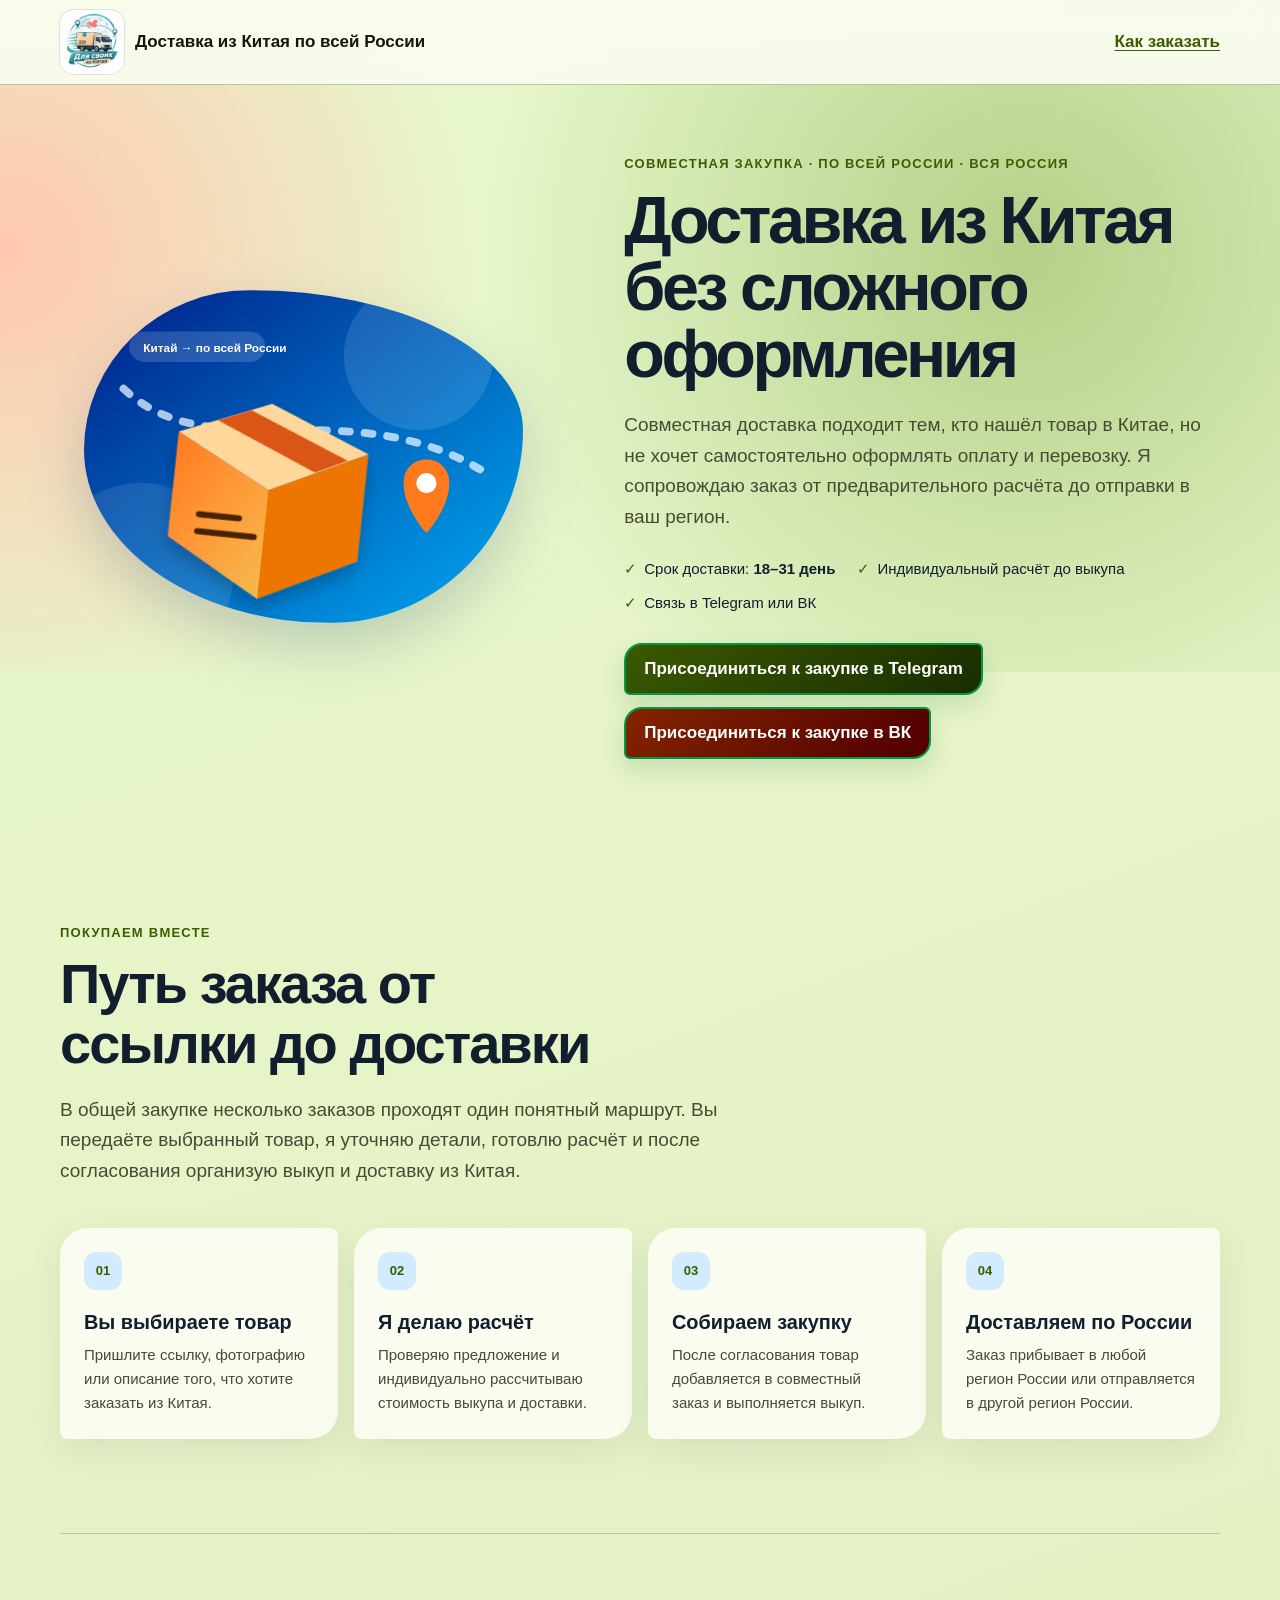
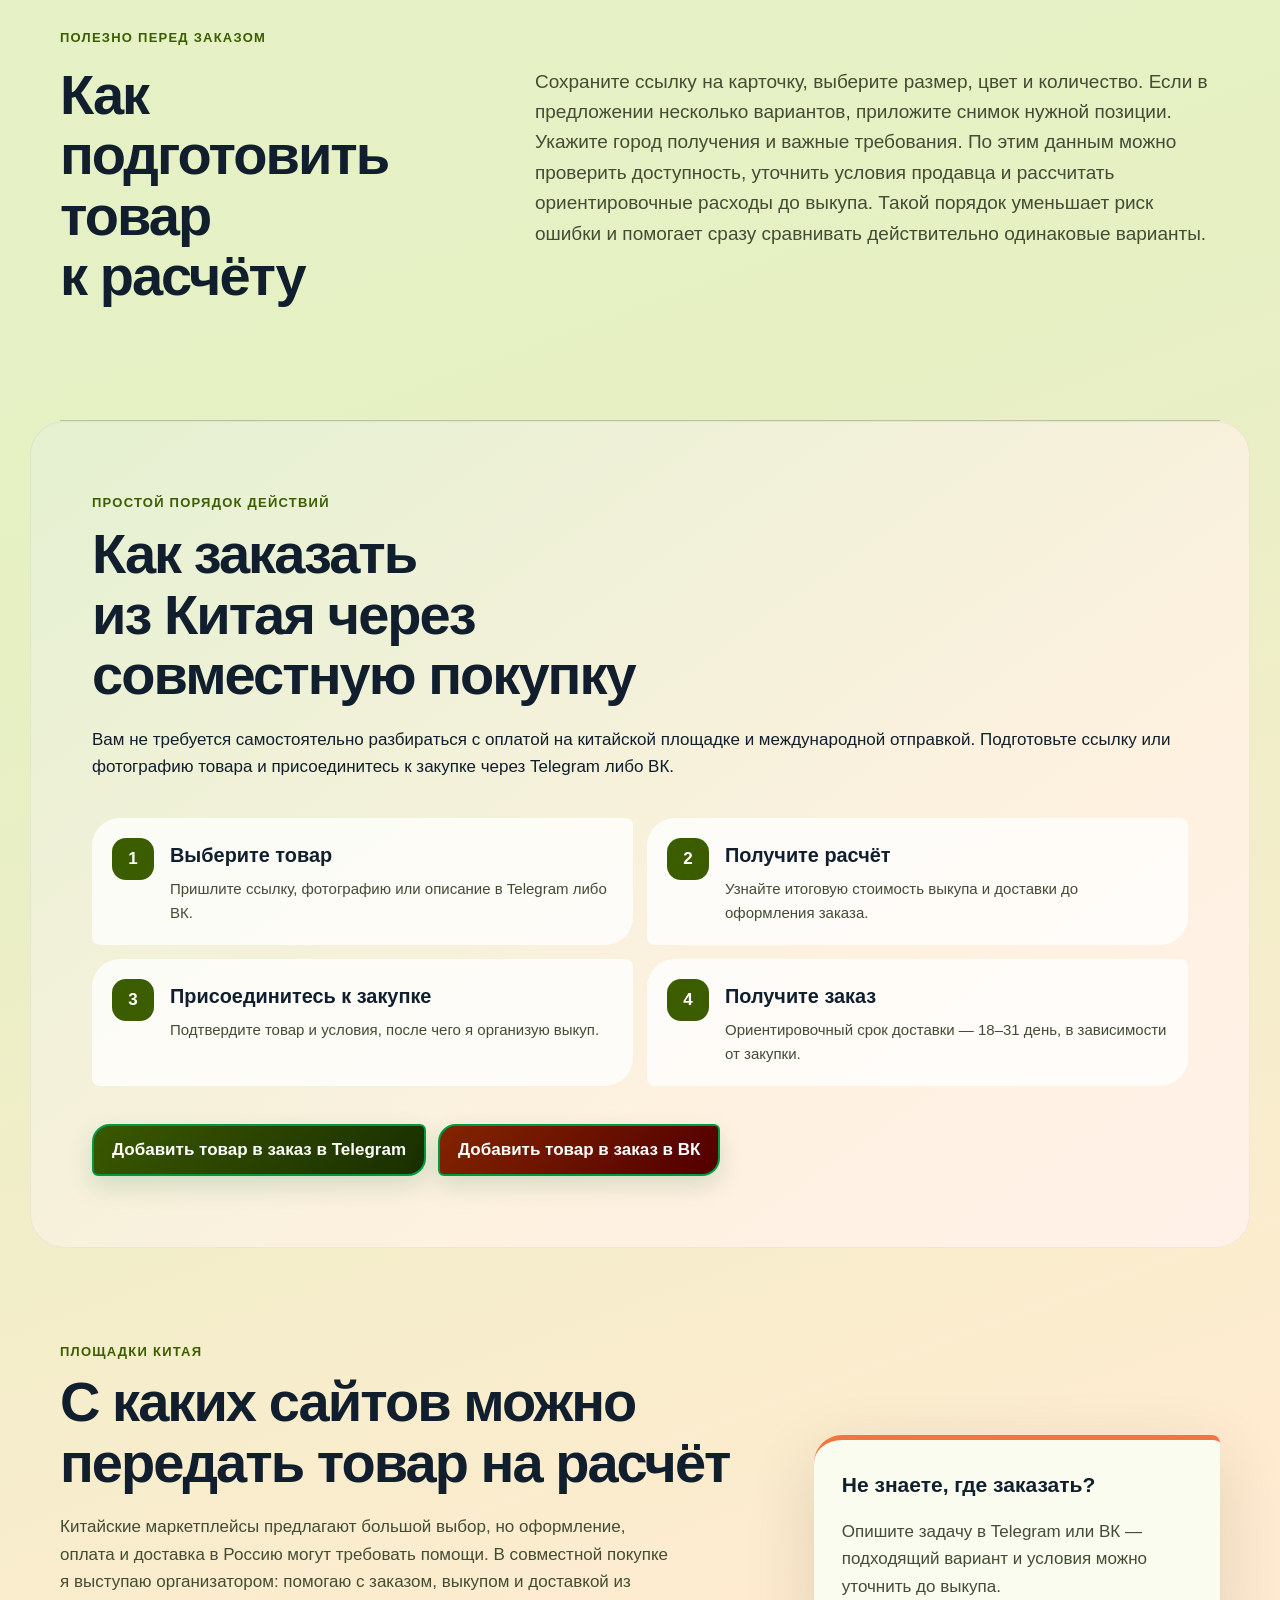
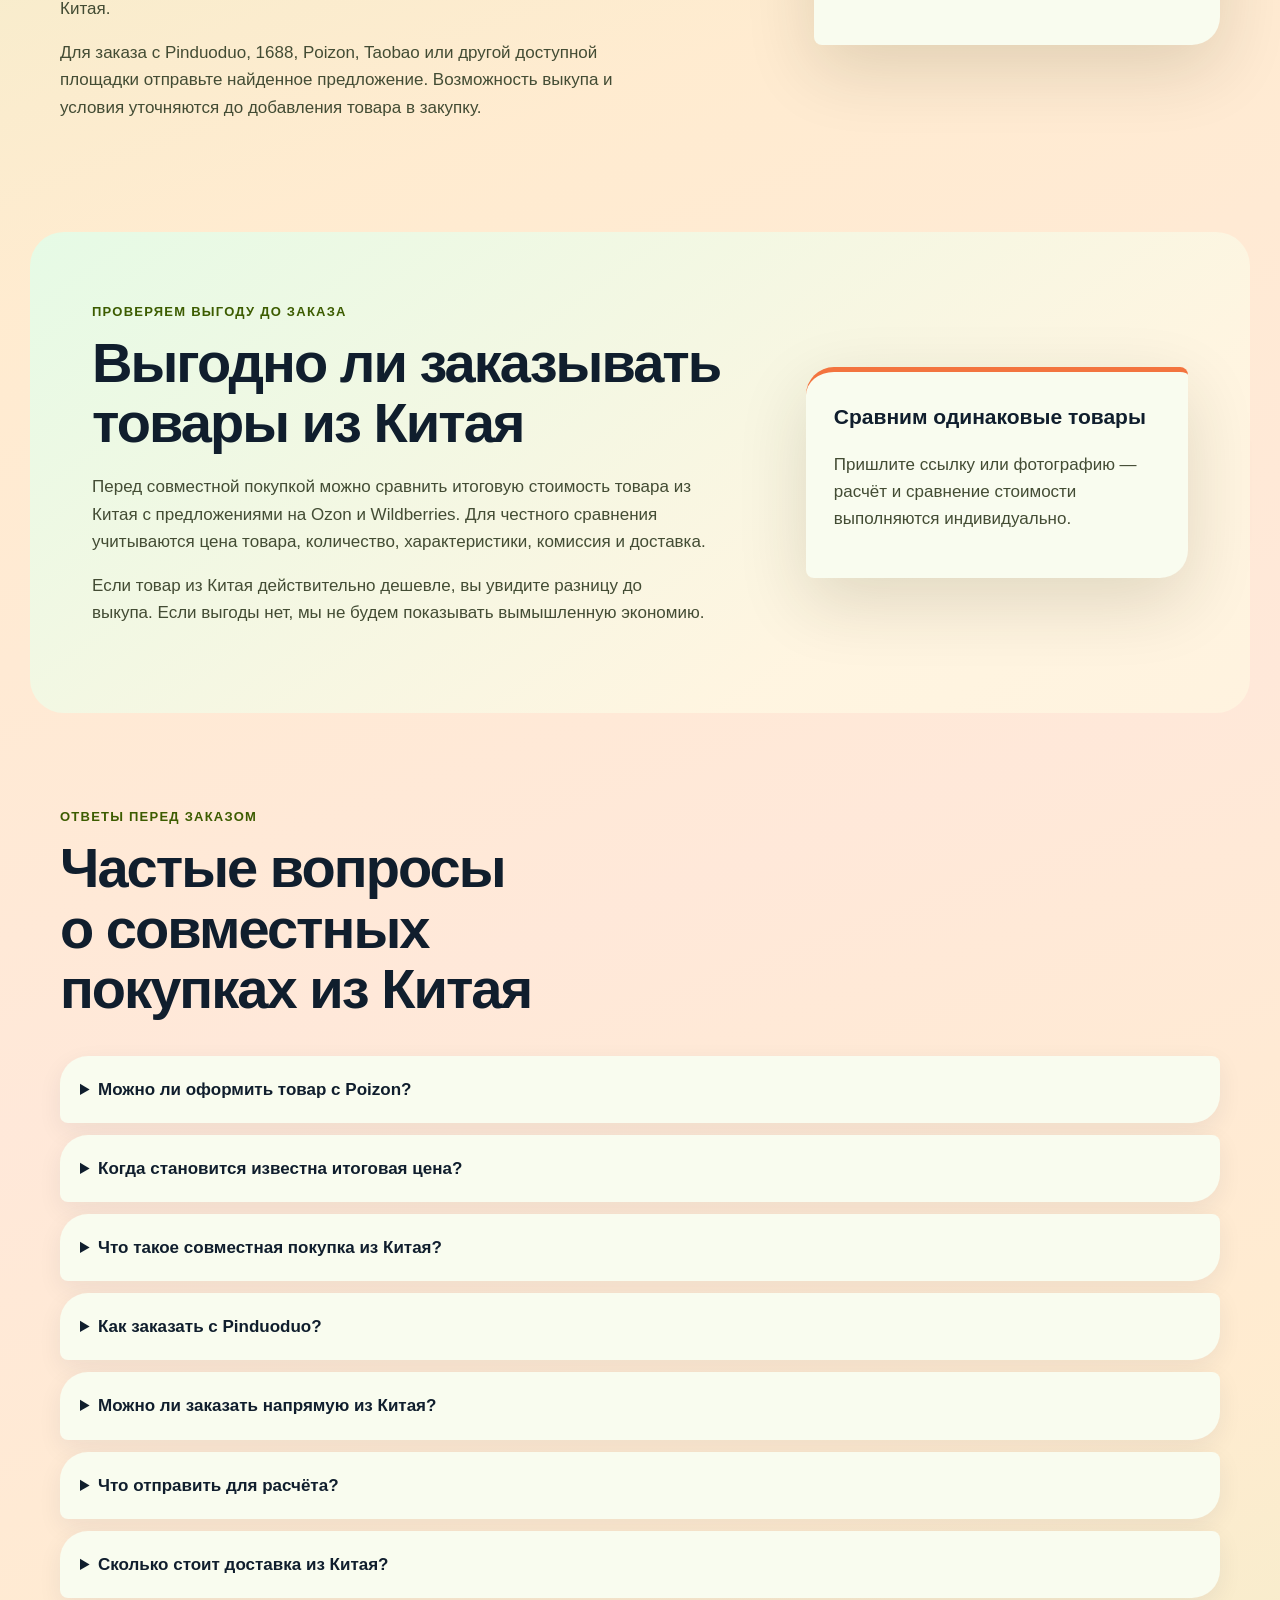
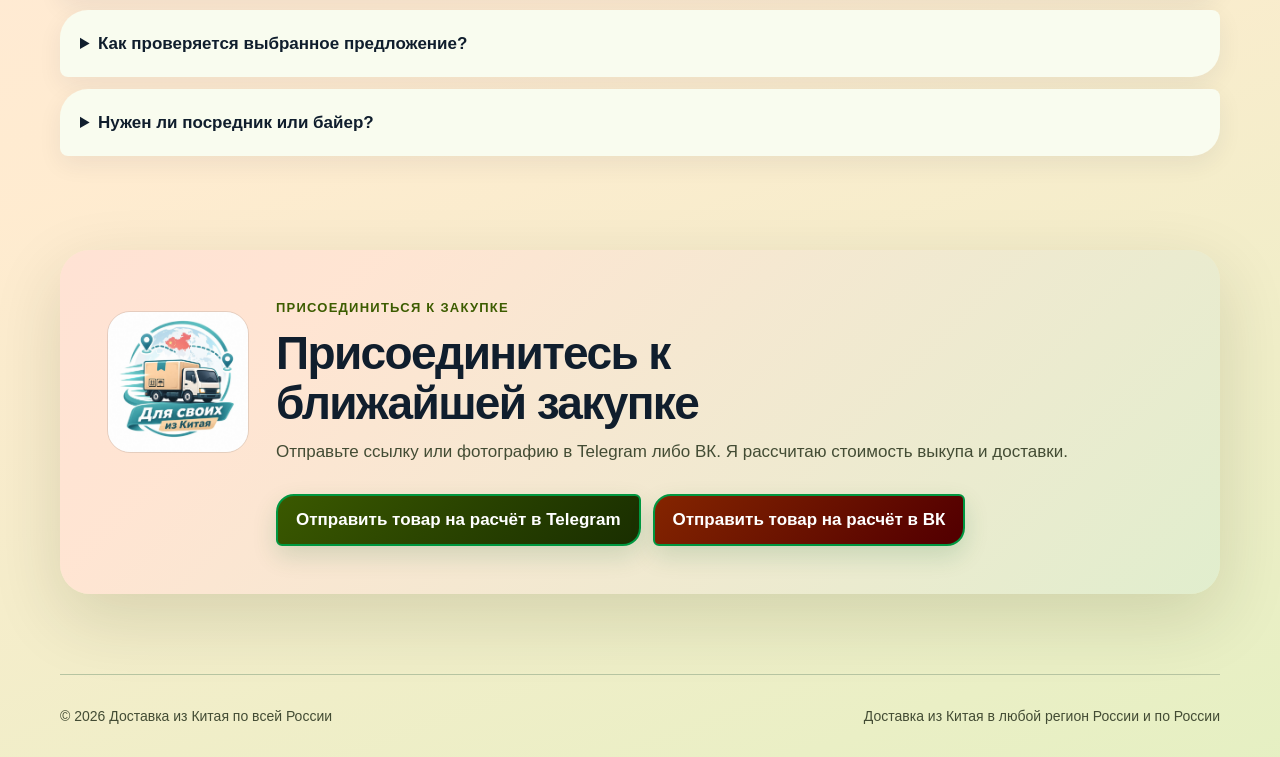
==== index.html @ 74dc2449 "Обновление сайта через SiteMaster" ====
<!doctype html>
<html lang="ru">
<head>
  <meta charset="utf-8">
  <meta name="viewport" content="width=device-width, initial-scale=1">
  <title>Доставка из Китая через совместную закупку</title>
  <meta name="description" content="Как заказать товар из Китая с доставкой в любой регион России: пришлите ссылку, получите расчёт и присоединитесь к совместной закупке. Доставка по России.">
  <link rel="canonical" href="https://dostavka-iz-kitaya.vercel.app/">
  <link rel="icon" href="/favicon.png" type="image/png" sizes="120x120">
  <meta property="og:type" content="website">
  <meta property="og:title" content="Доставка из Китая для совместных заказов — Доставка из Китая по всей России">
  <meta property="og:description" content="Совместные заказы из Китая: вы выбираете товар — я помогаю с расчётом, выкупом и доставкой в любой регион России и по всей России.">
  <meta property="og:image" content="https://dostavka-iz-kitaya.vercel.app/assets/logo.jpg">
  <meta property="og:url" content="https://dostavka-iz-kitaya.vercel.app/">
  <link rel="stylesheet" href="styles.css">
  <script type="application/ld+json">{
    "@context":"https://schema.org","@type":"Service","name":"Доставка из Китая",
    "provider":{"@type":"Organization","name":"Доставка из Китая по всей России"},
    "areaServed":["Россия","по всей России"],
    "serviceType":"Совместные покупки, заказ, выкуп и доставка товаров из Китая","url":"https://dostavka-iz-kitaya.vercel.app/"
  }</script>
  <!-- Yandex.Metrika counter -->
  <script type="text/javascript">
      (function(m,e,t,r,i,k,a){
          m[i]=m[i]||function(){(m[i].a=m[i].a||[]).push(arguments)};
          m[i].l=1*new Date();
          for (var j = 0; j < document.scripts.length; j++) {if (document.scripts[j].src === r) { return; }}
          k=e.createElement(t),a=e.getElementsByTagName(t)[0],k.async=1,k.src=r,a.parentNode.insertBefore(k,a)
      })(window, document,'script','https://mc.yandex.ru/metrika/tag.js?id=111693856', 'ym');

      ym(111693856, 'init', {
          ssr:true,
          webvisor:true,
          clickmap:true,
          ecommerce:"dataLayer",
          referrer:document.referrer,
          url:location.href,
          accurateTrackBounce:true,
          trackLinks:true
      });
  </script>
  <noscript><div><img src="https://mc.yandex.ru/watch/111693856" style="position:absolute; left:-9999px;" alt="" /></div></noscript>
  <!-- /Yandex.Metrika counter -->
</head>
<body class="profile-1 composition-1 layout-1 visual-palette-10 visual-layout-2 visual-shape-4 visual-pattern-5">
  <a class="skip-link" href="#content">Перейти к содержанию</a>
  <header class="site-header">
    <a class="brand" href="#top" aria-label="Доставка из Китая по всей России — на главную">
      <img src="assets/logo.jpg" width="64" height="64" alt="Логотип Для своих из Китая">
      <span>Доставка из Китая по всей России</span>
    </a>
    <a class="header-link" href="#how">Как заказать</a>
  </header>

  <main id="content">
    <section class="hero" id="top">
      <div class="hero__copy">
        <p class="eyebrow">Совместная закупка · по всей России · вся Россия</p>
        <h1>Доставка из Китая без сложного оформления</h1>
        <p class="lead">Совместная доставка подходит тем, кто нашёл товар в Китае, но не хочет самостоятельно оформлять оплату и перевозку. Я сопровождаю заказ от предварительного расчёта до отправки в ваш регион.</p>
        <ul class="hero__facts" aria-label="Основные условия">
          <li>Срок доставки: <strong>18–31 день</strong></li>
          <li>Индивидуальный расчёт до выкупа</li>
          <li>Связь в Telegram или ВК</li>
        </ul>
        <div class="cta-row"><a class="cta cta--tg" data-goal="telegram_hero" href="https://t.me/dlyasvoihchina" target="_blank" rel="noopener">Присоединиться к закупке в Telegram</a><a class="cta cta--vk" data-goal="vk_hero" href="https://vk.ru/dlyasvoihchina" target="_blank" rel="noopener">Присоединиться к закупке в ВК</a></div>
      </div>
      <div class="hero__visual"><img src="assets/cover.svg" alt="Доставка из Китая по всей России: доставка из Китая в любой регион России"></div>
    </section>

    <section class="section" aria-labelledby="service-title">
      <p class="eyebrow">Покупаем вместе</p>
      <h2 id="service-title">Путь заказа от ссылки до доставки</h2>
      <p class="section__intro">В общей закупке несколько заказов проходят один понятный маршрут. Вы передаёте выбранный товар, я уточняю детали, готовлю расчёт и после согласования организую выкуп и доставку из Китая.</p>
      <div class="feature-grid">
        <article><span>01</span><h3>Вы выбираете товар</h3><p>Пришлите ссылку, фотографию или описание того, что хотите заказать из Китая.</p></article>
        <article><span>02</span><h3>Я делаю расчёт</h3><p>Проверяю предложение и индивидуально рассчитываю стоимость выкупа и доставки.</p></article>
        <article><span>03</span><h3>Собираем закупку</h3><p>После согласования товар добавляется в совместный заказ и выполняется выкуп.</p></article>
        <article><span>04</span><h3>Доставляем по России</h3><p>Заказ прибывает в любой регион России или отправляется в другой регион России.</p></article>
      </div>
    </section>

    <section class="section section--focus" aria-labelledby="focus-title">
      <p class="eyebrow">Полезно перед заказом</p>
      <h2 id="focus-title">Как подготовить товар к расчёту</h2>
      <p class="focus-text">Сохраните ссылку на карточку, выберите размер, цвет и количество. Если в предложении несколько вариантов, приложите снимок нужной позиции. Укажите город получения и важные требования. По этим данным можно проверить доступность, уточнить условия продавца и рассчитать ориентировочные расходы до выкупа. Такой порядок уменьшает риск ошибки и помогает сразу сравнивать действительно одинаковые варианты.</p>
    </section>

    <section class="section section--tint" id="how" aria-labelledby="how-title">
      <div>
        <p class="eyebrow">Простой порядок действий</p>
        <h2 id="how-title">Как заказать из Китая через совместную покупку</h2>
        <p>Вам не требуется самостоятельно разбираться с оплатой на китайской площадке и международной отправкой. Подготовьте ссылку или фотографию товара и присоединитесь к закупке через Telegram либо ВК.</p>
      </div>
      <ol class="steps">
        <li><span>1</span><div><h3>Выберите товар</h3><p>Пришлите ссылку, фотографию или описание в Telegram либо ВК.</p></div></li>
        <li><span>2</span><div><h3>Получите расчёт</h3><p>Узнайте итоговую стоимость выкупа и доставки до оформления заказа.</p></div></li>
        <li><span>3</span><div><h3>Присоединитесь к закупке</h3><p>Подтвердите товар и условия, после чего я организую выкуп.</p></div></li>
        <li><span>4</span><div><h3>Получите заказ</h3><p>Ориентировочный срок доставки — 18–31 день, в зависимости от закупки.</p></div></li>
      </ol>
      <div class="cta-row"><a class="cta cta--tg" data-goal="telegram_how" href="https://t.me/dlyasvoihchina" target="_blank" rel="noopener">Добавить товар в заказ в Telegram</a><a class="cta cta--vk" data-goal="vk_how" href="https://vk.ru/dlyasvoihchina" target="_blank" rel="noopener">Добавить товар в заказ в ВК</a></div>
    </section>

    <section class="section split" aria-labelledby="where-title">
      <div>
        <p class="eyebrow">Площадки Китая</p>
        <h2 id="where-title">С каких сайтов можно передать товар на расчёт</h2>
        <p>Китайские маркетплейсы предлагают большой выбор, но оформление, оплата и доставка в Россию могут требовать помощи. В совместной покупке я выступаю организатором: помогаю с заказом, выкупом и доставкой из Китая.</p>
        <p>Для заказа с Pinduoduo, 1688, Poizon, Taobao или другой доступной площадки отправьте найденное предложение. Возможность выкупа и условия уточняются до добавления товара в закупку.</p>
      </div>
      <aside class="note"><strong>Не знаете, где заказать?</strong><p>Опишите задачу в Telegram или ВК — подходящий вариант и условия можно уточнить до выкупа.</p></aside>
    </section>

    <section class="section split section--comparison" aria-labelledby="comparison-title">
      <div>
        <p class="eyebrow">Проверяем выгоду до заказа</p>
        <h2 id="comparison-title">Выгодно ли заказывать товары из Китая</h2>
        <p>Перед совместной покупкой можно сравнить итоговую стоимость товара из Китая с предложениями на Ozon и Wildberries. Для честного сравнения учитываются цена товара, количество, характеристики, комиссия и доставка.</p>
        <p>Если товар из Китая действительно дешевле, вы увидите разницу до выкупа. Если выгоды нет, мы не будем показывать вымышленную экономию.</p>
      </div>
      <aside class="note"><strong>Сравним одинаковые товары</strong><p>Пришлите ссылку или фотографию — расчёт и сравнение стоимости выполняются индивидуально.</p></aside>
    </section>

    <section class="section" aria-labelledby="faq-title">
      <p class="eyebrow">Ответы перед заказом</p>
      <h2 id="faq-title">Частые вопросы о совместных покупках из Китая</h2>
      <div class="faq">
        <details><summary>Можно ли оформить товар с Poizon?</summary><p>Возможность выкупа проверяется по выбранной позиции. После проверки вы получите индивидуальный расчёт вместе с доставкой.</p></details><details><summary>Когда становится известна итоговая цена?</summary><p>Предварительная итоговая стоимость сообщается после получения ссылки, нужных параметров, количества и города доставки.</p></details><details><summary>Что такое совместная покупка из Китая?</summary><p>Участники передают позиции для общей закупки, а организатор согласует расчёт, выкуп и доставку. Условия каждого товара подтверждаются отдельно.</p></details><details><summary>Как заказать с Pinduoduo?</summary><p>Передайте карточку товара или снимок экрана. До оформления я уточню доступность, параметры, стоимость и возможный маршрут доставки.</p></details><details><summary>Можно ли заказать напрямую из Китая?</summary><p>Если продавец не принимает российскую оплату или не доставляет в Россию, оформить позицию можно через организатора совместной закупки.</p></details><details><summary>Что отправить для расчёта?</summary><p>Достаточно ссылки или фотографии, нужных характеристик, количества и города получения. Уточняющие вопросы задаются в Telegram или ВК.</p></details><details><summary>Сколько стоит доставка из Китая?</summary><p>Цена зависит от веса, объёма, маршрута, города получения и условий продавца. Поэтому расчёт выполняется до выкупа индивидуально.</p></details><details><summary>Как проверяется выбранное предложение?</summary><p>Я сверяю доступные характеристики, количество и условия продавца. Дополнительные фотографии или проверка обсуждаются для конкретного заказа.</p></details><details><summary>Нужен ли посредник или байер?</summary><p>Помощь организатора полезна для оплаты на китайской площадке, согласования позиции и организации перевозки до России.</p></details>
      </div>
    </section>

    <section class="final" id="contact" aria-labelledby="final-title">
      <img src="assets/logo.jpg" width="140" height="140" alt="Логотип Для своих из Китая">
      <div><p class="eyebrow">Присоединиться к закупке</p><h2 id="final-title">Присоединитесь к ближайшей закупке</h2><p>Отправьте ссылку или фотографию в Telegram либо ВК. Я рассчитаю стоимость выкупа и доставки.</p></div>
      <div class="cta-row"><a class="cta cta--tg" data-goal="telegram_final" href="https://t.me/dlyasvoihchina" target="_blank" rel="noopener">Отправить товар на расчёт в Telegram</a><a class="cta cta--vk" data-goal="vk_final" href="https://vk.ru/dlyasvoihchina" target="_blank" rel="noopener">Отправить товар на расчёт в ВК</a></div>
    </section>
  </main>

  <footer><span>© 2026 Доставка из Китая по всей России</span><span>Доставка из Китая в любой регион России и по России</span></footer>
  <script src="script.js"></script>
</body>
</html>
---- styles.css ----
:root{--blue:oklch(.48 .24 257);--blue2:oklch(.35 .19 260);--orange:oklch(.7 .2 45);--orange2:oklch(.61 .2 35);--ink:oklch(.23 .035 252);--muted:oklch(.5 .035 252);--bg:oklch(.98 .012 242);--surface:oklch(1 0 0);--line:oklch(.89 .025 245);--shadow:0 24px 70px oklch(.25 .06 250 / .13);font-family:Inter,"Segoe UI",Arial,sans-serif;font-synthesis:none;color:var(--ink)}*{box-sizing:border-box}html{scroll-behavior:smooth}body{margin:0;background:var(--bg);font-size:17px;line-height:1.6;-webkit-font-smoothing:antialiased}a{text-underline-offset:3px}.skip-link{position:fixed;z-index:30;inset:8px auto auto 8px;transform:translateY(-150%);padding:10px 14px;border-radius:10px;background:var(--ink);color:#fff}.skip-link:focus{transform:none}.site-header{position:sticky;top:0;z-index:20;display:flex;align-items:center;justify-content:space-between;gap:20px;min-height:72px;padding:10px max(18px,calc((100% - 1160px)/2));background:oklch(1 0 0 / .88);backdrop-filter:blur(18px);box-shadow:0 1px 0 var(--line)}.brand{display:flex;align-items:center;gap:11px;color:var(--ink);text-decoration:none;font-weight:760}.brand img{border-radius:50%;outline:1px solid oklch(0 0 0 / .1)}.header-link{color:var(--blue2);font-weight:700}.hero,.section,.final,footer{width:min(1160px,calc(100% - 36px));margin-inline:auto}.hero{min-height:680px;display:grid;grid-template-columns:1.08fr .92fr;align-items:center;gap:clamp(30px,6vw,78px);padding-block:70px}.hero:before{content:"";position:absolute;z-index:-1;inset:72px 0 auto 0;height:600px;background:radial-gradient(circle at 80% 30%,oklch(.85 .11 240),transparent 34rem),radial-gradient(circle at 0% 30%,oklch(.93 .08 55),transparent 30rem)}.eyebrow{margin:0;color:var(--blue);font-size:13px;font-weight:800;letter-spacing:.095em;text-transform:uppercase}.hero h1{font-size:clamp(43px,6vw,76px);line-height:1.01;letter-spacing:-.052em;text-wrap:balance;margin:12px 0 22px}.lead,.section__intro{max-width:66ch;color:var(--muted);font-size:19px;text-wrap:pretty}.hero__facts{display:flex;flex-wrap:wrap;gap:10px 22px;padding:0;margin:25px 0;list-style:none;font-size:15px}.hero__facts li:before{content:"✓";color:var(--blue);font-weight:900;margin-right:7px}.hero__visual img{display:block;width:100%;height:auto;border-radius:50%;outline:1px solid oklch(0 0 0 / .1);filter:drop-shadow(0 28px 30px oklch(.25 .12 250 / .22))}.cta-row{display:flex;flex-wrap:wrap;gap:12px;margin-top:28px}.cta{display:inline-flex;align-items:center;justify-content:center;min-height:52px;padding:12px 18px;border-radius:14px;color:white;text-decoration:none;font-weight:760;box-shadow:0 12px 25px oklch(.3 .1 250 / .18);transition-property:scale,box-shadow;transition-duration:150ms}.cta:hover{box-shadow:0 16px 32px oklch(.3 .1 250 / .26)}.cta:active{scale:.96}.cta:focus-visible,summary:focus-visible,a:focus-visible{outline:3px solid oklch(.78 .16 75);outline-offset:3px}.cta--tg{background:linear-gradient(135deg,oklch(.67 .16 230),oklch(.5 .18 242))}.cta--vk{background:linear-gradient(135deg,oklch(.57 .2 257),oklch(.42 .2 262))}.cta--disabled{background:var(--muted)}.section{padding-block:94px}.section h2,.final h2{max-width:22ch;font-size:clamp(34px,4.4vw,56px);line-height:1.08;letter-spacing:-.035em;text-wrap:balance;margin:10px 0 20px}.feature-grid{display:grid;grid-template-columns:repeat(4,1fr);gap:16px;margin-top:42px}.feature-grid article{padding:24px;background:var(--surface);border-radius:20px;box-shadow:0 12px 35px oklch(.3 .04 250 / .08)}.feature-grid span{display:grid;place-items:center;width:38px;height:38px;border-radius:12px;background:oklch(.93 .04 245);color:var(--blue);font-size:13px;font-weight:850}.feature-grid h3{margin:20px 0 8px;line-height:1.25}.feature-grid p{margin:0;color:var(--muted);font-size:15px}.section--tint{width:min(1220px,calc(100% - 24px));padding:72px clamp(18px,5vw,62px);border-radius:34px;background:linear-gradient(145deg,oklch(.96 .04 242),oklch(.98 .025 55));box-shadow:inset 0 0 0 1px oklch(0 0 0 / .05)}.steps{display:grid;grid-template-columns:1fr 1fr;gap:14px;padding:0;margin:38px 0;list-style:none}.steps li{display:flex;gap:16px;padding:20px;background:oklch(1 0 0 / .78);border-radius:18px}.steps>li>span{display:grid;place-items:center;flex:0 0 auto;width:42px;height:42px;border-radius:14px;background:var(--blue);color:white;font-weight:850}.steps h3{margin:2px 0 5px}.steps p{margin:0;color:var(--muted);font-size:15px}.split{display:grid;grid-template-columns:1.25fr .75fr;gap:clamp(30px,6vw,90px);align-items:center}.split p{max-width:65ch;color:var(--muted)}.note{padding:28px;background:var(--surface);border-radius:22px;box-shadow:var(--shadow);border-top:5px solid var(--orange)}.note strong{font-size:21px}.section--dark{width:min(1220px,calc(100% - 24px));display:grid;grid-template-columns:1fr .85fr;gap:50px;align-items:center;padding:70px clamp(18px,5vw,62px);border-radius:34px;background:linear-gradient(145deg,var(--blue2),oklch(.23 .11 257));color:white}.section--dark .eyebrow{color:oklch(.81 .12 225)}.section--dark p{color:oklch(.88 .03 245)}.cost-card{padding:26px;border-radius:22px;background:oklch(1 0 0 / .1);box-shadow:inset 0 0 0 1px oklch(1 0 0 / .15)}.cost-card>span{font-weight:800}.cost-card ul{padding-left:22px}.faq{display:grid;gap:12px;margin-top:36px}.faq details{background:var(--surface);border-radius:16px;padding:0 20px;box-shadow:0 8px 24px oklch(.3 .04 250 / .07)}.faq summary{cursor:pointer;padding:20px 34px 20px 0;font-weight:760}.faq p{margin:0 0 20px;color:var(--muted);max-width:72ch}.final{display:grid;grid-template-columns:auto 1fr;gap:28px;align-items:center;margin-bottom:80px;padding:48px;border-radius:30px;background:linear-gradient(135deg,oklch(.94 .055 55),oklch(.93 .055 235));box-shadow:var(--shadow)}.final>img{border-radius:50%;outline:1px solid oklch(0 0 0 / .1)}.final h2{font-size:clamp(30px,4vw,46px);margin-bottom:10px}.final p:not(.eyebrow){margin:0;color:var(--muted)}.final .cta-row{grid-column:2;margin-top:0}footer{display:flex;justify-content:space-between;gap:20px;padding-block:30px;color:var(--muted);font-size:14px;border-top:1px solid var(--line)}@media(max-width:900px){.hero{grid-template-columns:1fr;min-height:auto}.hero__visual{max-width:560px;margin-inline:auto}.feature-grid{grid-template-columns:1fr 1fr}.split,.section--dark{grid-template-columns:1fr}.final{grid-template-columns:1fr;text-align:center}.final>img{margin:auto}.final .cta-row{grid-column:auto;justify-content:center}}@media(max-width:620px){body{font-size:16px;padding-bottom:76px}.site-header{padding-inline:12px}.brand span{max-width:190px;font-size:14px}.header-link{display:none}.hero,.section{padding-block:58px}.hero h1{font-size:43px}.feature-grid,.steps{grid-template-columns:1fr}.section--tint,.section--dark{border-radius:24px}.cta-row{display:grid}.cta{width:100%}.final{padding:32px 20px}.final .cta-row{position:fixed;z-index:18;inset:auto 0 0 0;display:grid;grid-template-columns:1fr 1fr;gap:8px;padding:8px max(8px,env(safe-area-inset-left)) max(8px,env(safe-area-inset-bottom));background:oklch(1 0 0 / .9);backdrop-filter:blur(16px);box-shadow:0 -8px 30px oklch(.2 .05 250 / .12)}.final .cta{min-height:52px;padding:8px;font-size:14px}footer{display:grid}}@media(prefers-reduced-motion:reduce){html{scroll-behavior:auto}.cta{transition-duration:0s}}

/* Green outlined conversion buttons */
.brand img{flex:0 0 auto;object-fit:contain;border-radius:14px;outline:1px solid oklch(0 0 0 / .1);background:white}
.final>img{object-fit:contain;border-radius:22px;outline:1px solid oklch(0 0 0 / .1);background:white}
body.profile-2 { --blue: oklch(.5 .2 245); --blue2: oklch(.36 .16 248); }
body.profile-3 { --blue: oklch(.48 .18 225); --blue2: oklch(.34 .15 230); }
body.profile-4 { --blue: oklch(.5 .19 270); --blue2: oklch(.35 .17 273); }
body.profile-5 { --blue: oklch(.52 .18 205); --blue2: oklch(.35 .14 210); --orange: oklch(.72 .17 60); }
body.profile-6 { --blue: oklch(.48 .19 285); --blue2: oklch(.34 .16 288); --orange: oklch(.7 .18 35); }
body.profile-7 { --blue: oklch(.5 .17 175); --blue2: oklch(.33 .13 180); --orange: oklch(.72 .18 50); }
body.profile-8 { --blue: oklch(.5 .2 255); --blue2: oklch(.31 .17 258); --orange: oklch(.68 .2 28); }
body.composition-2 { --bg: oklch(.97 .018 75); }
body.composition-2 .site-header { position: relative; width: min(1160px, calc(100% - 36px)); margin: 18px auto 0; border-radius: 18px; }
body.composition-2 .section { padding-block: 76px; }
body.composition-2 .feature-grid article, body.composition-2 .platform-grid article { border-radius: 28px 8px 28px 8px; }
body.composition-2 .section--focus { width: min(1040px, calc(100% - 36px)); border-block: 0; padding: 56px; border-radius: 30px; background: var(--surface); box-shadow: var(--shadow); }
body.composition-2 .faq { grid-template-columns: 1fr 1fr; align-items: start; }
body.composition-3 { --bg: oklch(.965 .018 245); }
body.composition-3 .site-header { background: var(--blue2); color: white; box-shadow: none; }
body.composition-3 .brand, body.composition-3 .header-link { color: white; }
body.composition-3 .hero { min-height: 760px; }
body.composition-3 .feature-grid { gap: 28px; }
body.composition-3 .feature-grid article, body.composition-3 .platform-grid article { border-radius: 6px; border-inline-start: 5px solid var(--blue); box-shadow: none; }
body.composition-3 .section--focus { width: min(1220px, calc(100% - 24px)); padding: 70px clamp(18px, 5vw, 62px); border: 0; border-radius: 8px; background: linear-gradient(135deg, var(--blue2), var(--blue)); color: white; }
body.composition-3 .section--focus .eyebrow, body.composition-3 .section--focus .focus-text { color: white; }
body.composition-3 .final { border-radius: 8px; }
body.profile-2 .hero, body.profile-4 .hero, body.profile-6 .hero, body.profile-8 .hero { grid-template-columns: .86fr 1.14fr; }
body.profile-2 .hero__visual, body.profile-6 .hero__visual { grid-column: 1; grid-row: 1; }
body.profile-2 .hero__copy, body.profile-6 .hero__copy { grid-column: 2; grid-row: 1; }
body.profile-3 .hero, body.profile-7 .hero { grid-template-columns: 1fr; text-align: center; padding-top: 92px; }
body.profile-3 .hero__copy, body.profile-7 .hero__copy { max-width: 900px; margin-inline: auto; }
body.profile-3 .hero__facts, body.profile-3 .cta-row, body.profile-7 .hero__facts, body.profile-7 .cta-row { justify-content: center; }
body.profile-3 .hero__visual img, body.profile-7 .hero__visual img { width: min(72vw, 480px); }
body.profile-4 .feature-grid, body.profile-8 .feature-grid { grid-template-columns: 1fr 1fr; }
body.profile-5 .feature-grid article, body.profile-6 .feature-grid article { border-radius: 8px 26px 8px 26px; }
body.profile-7 .section--tint, body.profile-8 .section--tint { background: linear-gradient(150deg, oklch(.95 .05 165), oklch(.98 .025 70)); }
body.profile-4 .section h2, body.profile-8 .section h2 { max-width: 28ch; }
body.profile-5 .platform-grid, body.profile-7 .platform-grid { grid-template-columns: 1fr 1fr; }
body.profile-6 .section--comparison { background: linear-gradient(145deg, oklch(.95 .04 285), oklch(.98 .03 35)); }
.cta {
  padding: 10px 18px;
  border: 2px solid oklch(.59 .17 150);
  box-shadow: 0 10px 24px oklch(.46 .12 150 / .16);
  transition-property: scale, box-shadow, background-color, border-color;
}
.cta:hover {
  border-color: oklch(.5 .17 150);
  box-shadow: 0 15px 30px oklch(.46 .12 150 / .24);
}
.cta--tg {
  background: linear-gradient(135deg,oklch(.67 .16 230),oklch(.5 .18 242));
  color: white;
}
.cta--vk {
  background: linear-gradient(135deg,oklch(.57 .2 257),oklch(.42 .2 262));
  color: white;
}
.cta--disabled {
  border-color: oklch(.59 .17 150);
  background: var(--muted);
  color: white;
}

/* Keep the full square site logo visible. */
.hero__visual {
  display: flex;
  align-items: center;
  justify-content: center;
  min-width: 0;
  padding: clamp(8px, 2vw, 24px);
  overflow: visible;
}
.hero__visual img {
  width: min(100%, 560px);
  height: auto;
  border-radius: 0;
  outline: none;
  object-fit: contain;
  filter: drop-shadow(0 24px 28px oklch(.25 .12 250 / .18));
}
@media (max-width: 900px) {
  body.composition-2 .faq { grid-template-columns: 1fr; }
  body.composition-2 .section--focus { padding: 36px 24px; }
  body.profile-2 .hero, body.profile-4 .hero, body.profile-6 .hero, body.profile-8 .hero { grid-template-columns: 1fr; }
  body.profile-2 .hero__visual, body.profile-6 .hero__visual,
  body.profile-2 .hero__copy, body.profile-6 .hero__copy { grid-column: auto; grid-row: auto; }
  .hero__visual img {
    width: min(82vw, 500px);
  }
}
.platform-grid {
  display: grid;
  grid-template-columns: repeat(4, minmax(0, 1fr));
  gap: 16px;
  margin-top: 38px;
}
.platform-grid article {
  padding: 24px;
  border-radius: 20px;
  background: var(--surface);
  box-shadow: 0 12px 35px oklch(.3 .04 250 / .08);
}
.platform-grid article > span {
  display: inline-flex;
  padding: 5px 9px;
  border-radius: 999px;
  background: oklch(.93 .045 245);
  color: var(--blue);
  font-size: 13px;
  font-weight: 800;
}
.platform-grid h3 {
  margin: 18px 0 8px;
  line-height: 1.25;
}
.platform-grid p {
  margin: 0;
  color: var(--muted);
  font-size: 15px;
}
.section--comparison {
  width: min(1220px, calc(100% - 24px));
  padding: 70px clamp(18px, 5vw, 62px);
  border-radius: 34px;
  background: linear-gradient(145deg, oklch(.965 .035 145), oklch(.975 .035 65));
}
.section--focus {
  display: grid;
  grid-template-columns: minmax(220px, .72fr) 1.28fr;
  column-gap: clamp(28px, 7vw, 100px);
  align-items: start;
  border-block: 1px solid var(--line);
}
.section--focus .eyebrow { grid-column: 1 / -1; }
.section--focus h2 { margin-top: 16px; }
.focus-text { margin: 18px 0 0; max-width: 70ch; color: var(--muted); font-size: 19px; }
.section--guide { border-top: 1px solid var(--line); }
.guide-grid { display: grid; grid-template-columns: repeat(2, minmax(0, 1fr)); gap: 18px; margin-top: 28px; }
.guide-grid article { padding: 22px; border: 1px solid var(--line); border-radius: 20px; background: var(--surface); }
.guide-grid h3 { margin: 0 0 10px; font-size: 19px; line-height: 1.25; }
.guide-grid p { margin: 0; color: var(--muted); }
@media (max-width: 900px) {
  .section--focus { grid-template-columns: 1fr; }
  .platform-grid {
    grid-template-columns: 1fr 1fr;
  }
}
@media (max-width: 620px) {
  .guide-grid { grid-template-columns: 1fr; }
  .platform-grid {
    grid-template-columns: 1fr;
  }
  .section--comparison {
    border-radius: 24px;
  }
}

/* Индивидуальный визуальный профиль */
body.visual-palette-10 {
  --blue: oklch(.43 .16 125);
  --blue2: oklch(.29 .13 125);
  --orange: oklch(.7 .17 42);
  --orange2: oklch(.58 .17 42);
  --ink: oklch(.2 .03 125);
  --muted: oklch(.4 .04 125);
  --bg: oklch(0.935 0.06 118);
  --surface: oklch(.985 .018 118);
  --line: oklch(.8 .05 125);
  --shadow: 0 24px 70px oklch(.28 .06 125 / .14);
  background: linear-gradient(160deg,oklch(0.9550000000000001 0.06 125),var(--bg) 38%,oklch(0.9600000000000001 0.048 42) 72%,var(--bg));
  background-size: auto;
}
body.visual-shape-4 .feature-grid article,
body.visual-shape-4 .platform-grid article,
body.visual-shape-4 .steps li,
body.visual-shape-4 .faq details,
body.visual-shape-4 .note,
body.visual-shape-4 .cost-card,
body.visual-shape-4 .guide-grid article { border-radius: 28px 8px 28px 8px; }
body.visual-shape-4 .cta { border-radius: 18px 6px 18px 6px; }
body.visual-shape-4 .hero__visual img { border-radius: 38% 62% 44% 56% / 48% 42% 58% 52%; }
body.visual-layout-1 .hero { grid-template-columns: 1.08fr .92fr; }
body.visual-layout-2 .hero { grid-template-columns: .9fr 1.1fr; }
body.visual-layout-2 .hero__visual { order: -1; }
body.visual-layout-2 .hero h1 { font-size: clamp(40px,5.2vw,68px); }
body.visual-layout-3 .hero { grid-template-columns: 1fr; text-align: center; max-width: 940px; }
body.visual-layout-3 .hero__visual { max-width: 620px; margin-inline: auto; }
body.visual-layout-3 .hero .cta-row, body.visual-layout-3 .hero__facts { justify-content: center; }
body.visual-layout-3 .lead { margin-inline: auto; }
body.visual-layout-4 .hero { min-height: auto; margin-block: 48px; padding: clamp(28px,5vw,68px); border-radius: 42px; background: var(--surface); box-shadow: var(--shadow); }
body.visual-layout-4 .hero__visual img { transform: rotate(-2deg); }
body.visual-layout-4 .feature-grid { grid-template-columns: repeat(2,minmax(0,1fr)); }
body.visual-layout-5 .hero { grid-template-columns: minmax(0,.72fr) minmax(420px,1.28fr); }
body.visual-layout-5 .hero h1 { max-width: 12ch; font-size: clamp(44px,6.8vw,82px); }
body.visual-layout-5 .section:nth-of-type(even) h2 { margin-inline-start: auto; text-align: end; }
body.visual-layout-6 .hero { min-height: 520px; grid-template-columns: 1.25fr .75fr; }
body.visual-layout-6 .hero__visual { max-width: 430px; justify-self: end; }
body.visual-layout-6 .hero h1 { font-size: clamp(42px,5vw,64px); }
body.visual-layout-6 .section--tint, body.visual-layout-6 .section--comparison { width: min(1160px,calc(100% - 36px)); }
body.visual-palette-10 .eyebrow,
body.visual-palette-10 .header-link,
body.visual-palette-10 .hero__facts li:before { color: var(--blue); }
body.visual-palette-10 .section--tint { background: linear-gradient(145deg,oklch(.94 .045 125),oklch(.975 .03 42)); }
body.visual-palette-10 .final { background: linear-gradient(135deg,oklch(.94 .045 42),oklch(.93 .045 125)); }
body.visual-palette-10 .section--dark { background: linear-gradient(145deg,var(--blue2),oklch(.2 .08 125)); }
body.visual-palette-10 .site-header { background: oklch(.985 .018 118 / .9); }
body.visual-palette-10 .hero:before { background: radial-gradient(circle at 80% 30%,oklch(.82 .1 125),transparent 34rem),radial-gradient(circle at 0% 30%,oklch(.88 .08 42),transparent 30rem); }
body.visual-palette-10 .cta--tg { background: linear-gradient(135deg,oklch(.42 .15 125),oklch(.27 .12 125)); }
body.visual-palette-10 .cta--vk { background: linear-gradient(135deg,oklch(.41 .14 42),oklch(.27 .12 42)); }
@media(max-width:900px) {
  body.visual-layout-2 .hero, body.visual-layout-4 .hero, body.visual-layout-5 .hero, body.visual-layout-6 .hero { grid-template-columns: 1fr; }
  body.visual-layout-2 .hero__visual { order: initial; }
  body.visual-layout-5 .hero h1 { max-width: none; }
  body.visual-layout-5 .section:nth-of-type(even) h2 { margin-inline-start: 0; text-align: start; }
}
@media(max-width:620px) { body.visual-layout-4 .feature-grid { grid-template-columns: 1fr; } }
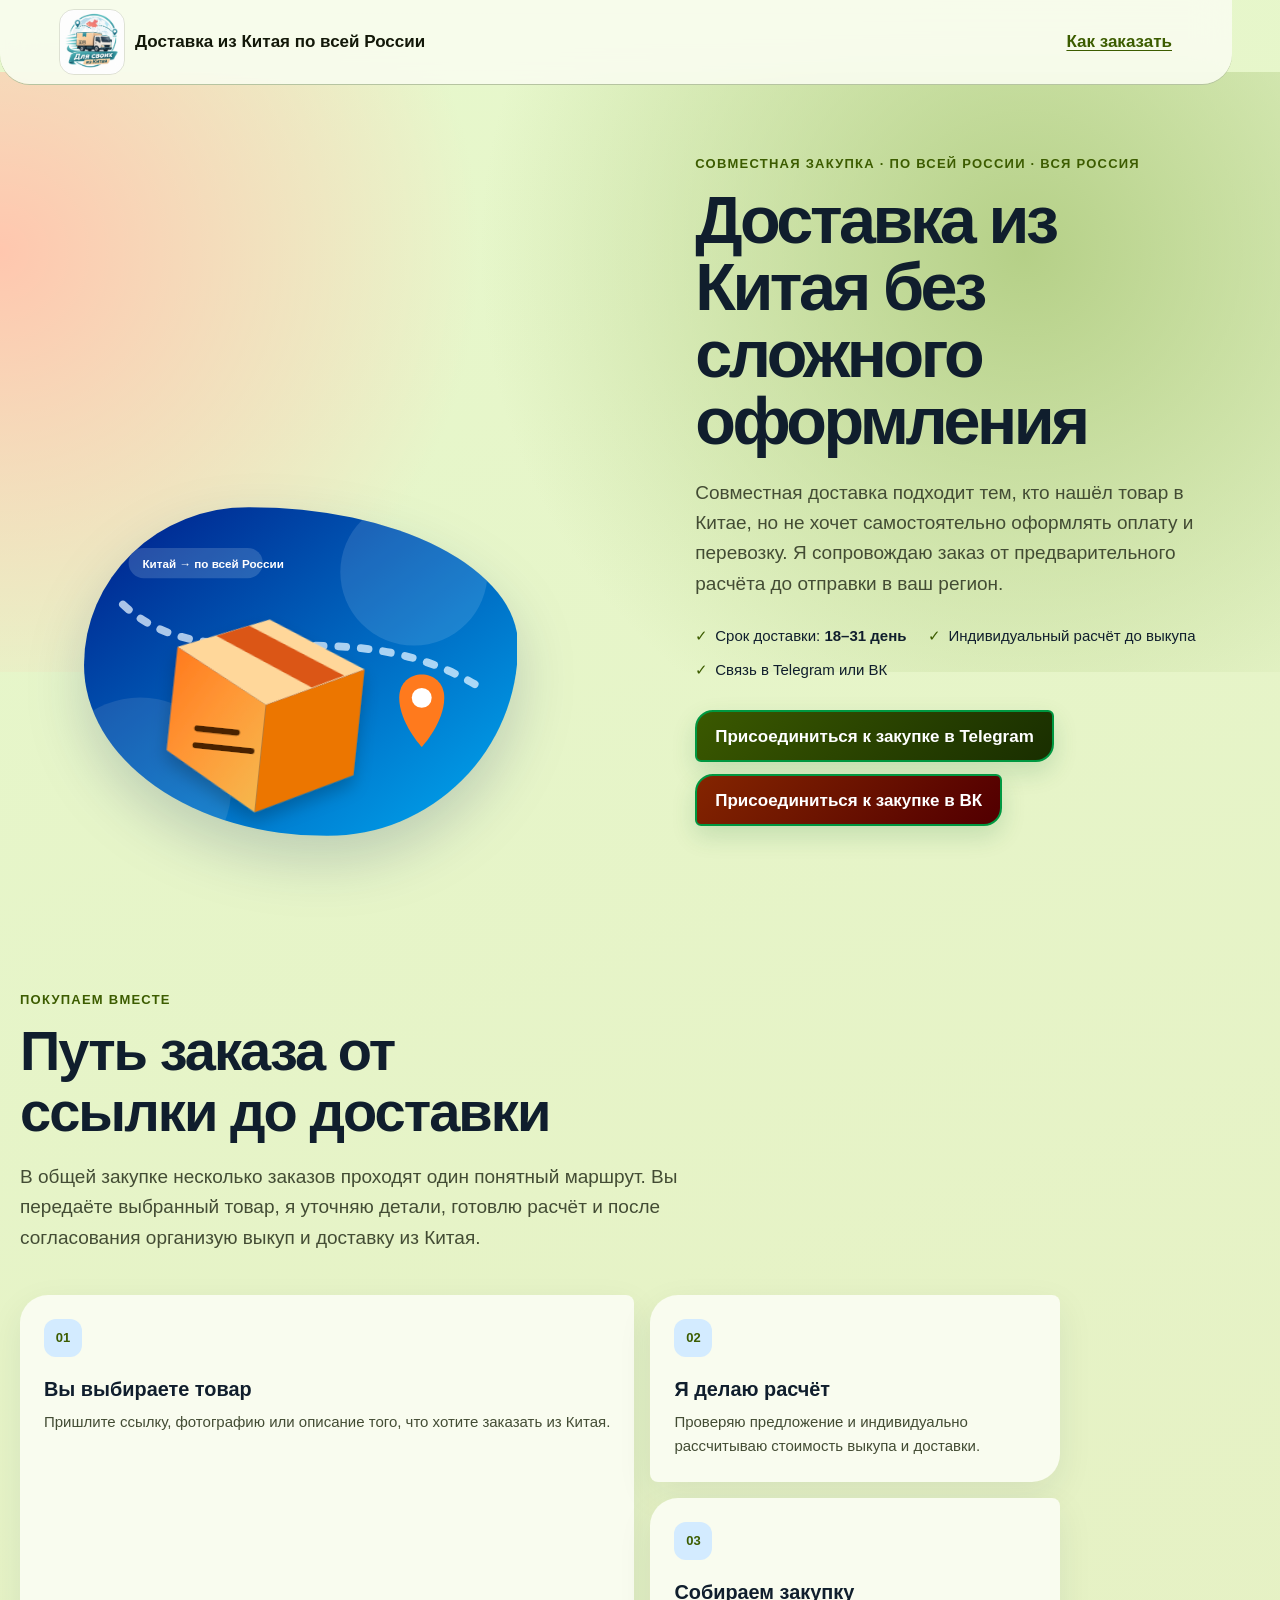
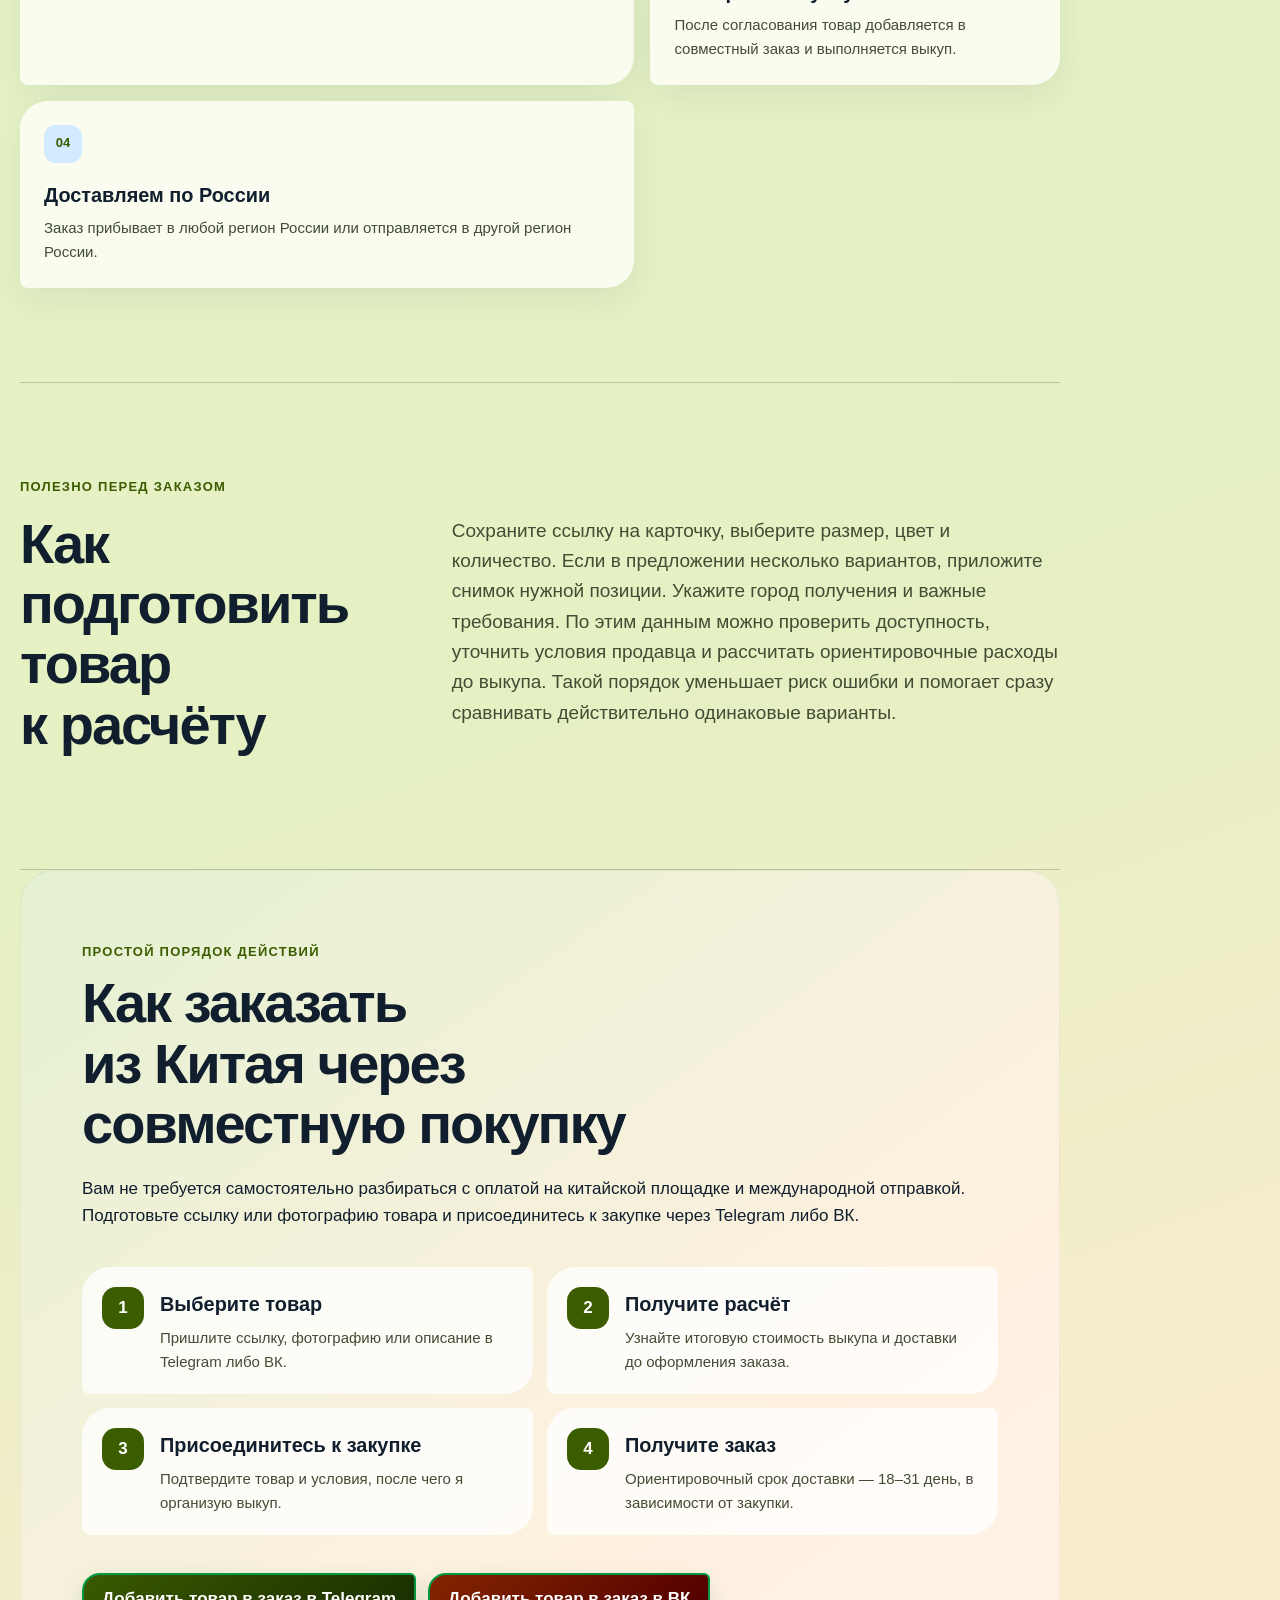
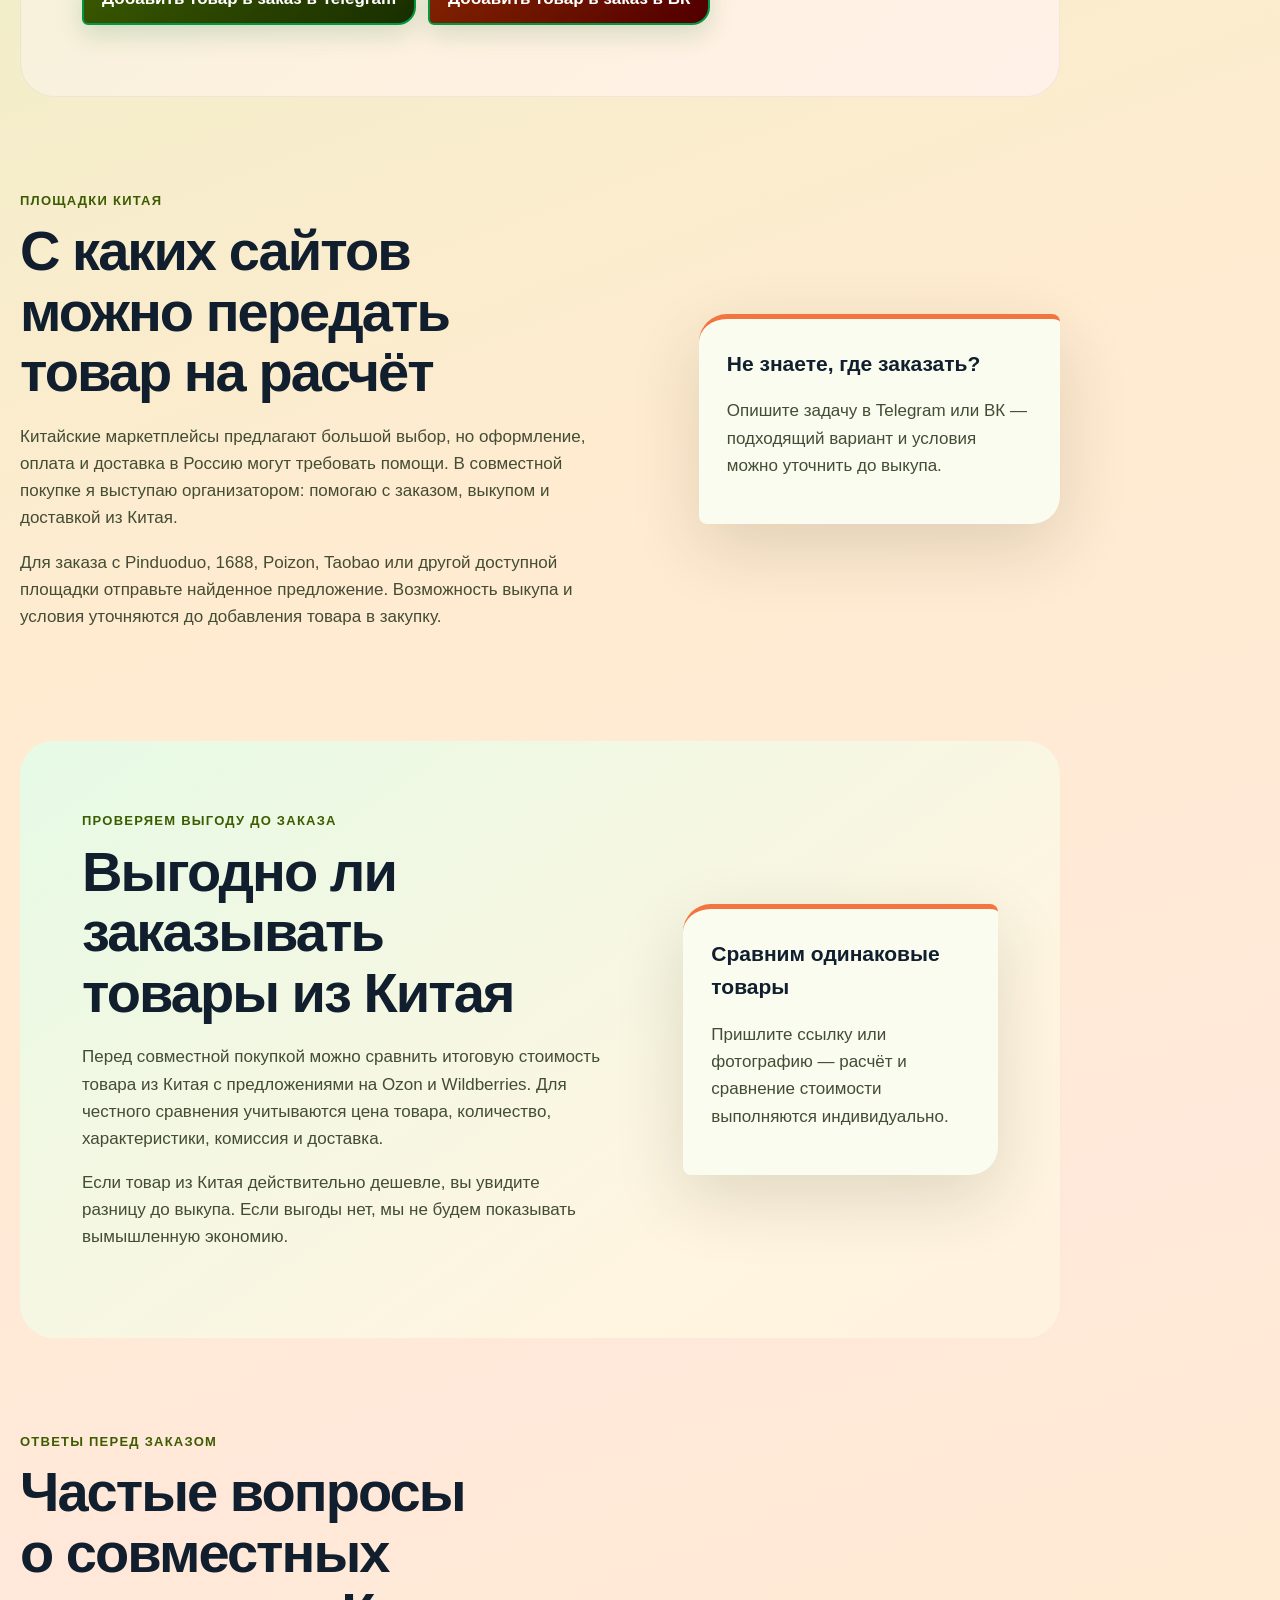
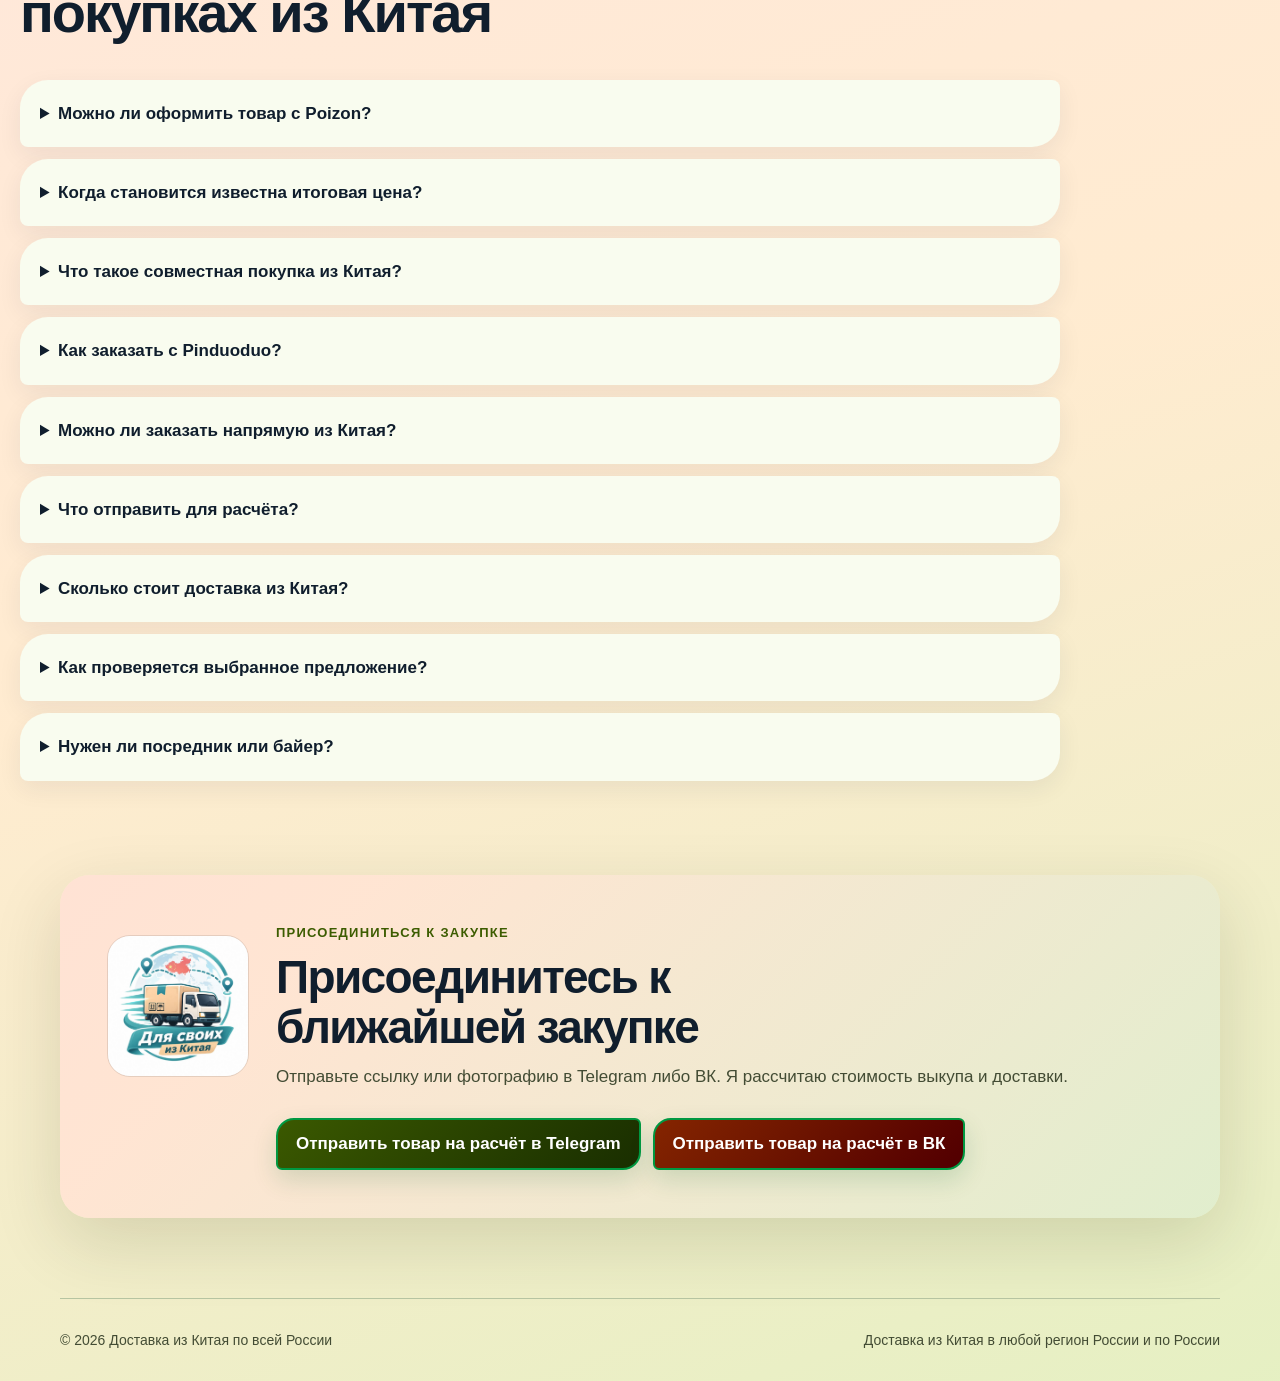
==== commit 193341cb: "Обновление сайта через SiteMaster" ====
--- a/index.html
+++ b/index.html
@@ -53,7 +53,7 @@
   </header>
 
   <main id="content">
-    <section class="hero" id="top">
+    <sm3543ff056-1-1 class="structural-wrapper"><sm3543ff056-1-2 class="structural-wrapper"><sm3543ff056-1-3 class="structural-wrapper"><sm3543ff056-1-4 class="structural-wrapper"><sm3543ff056-9-1 class="structural-wrapper"><sm3543ff056-9-2 class="structural-wrapper"><sm3543ff056-9-3 class="structural-wrapper"><sm3543ff056-9-4 class="structural-wrapper"><sm3543ff056-17-1 class="structural-wrapper"><sm3543ff056-17-2 class="structural-wrapper"><sm3543ff056-17-3 class="structural-wrapper"><sm3543ff056-17-4 class="structural-wrapper"><sm3543ff056-25-1 class="structural-wrapper"><sm3543ff056-25-2 class="structural-wrapper"><sm3543ff056-25-3 class="structural-wrapper"><sm3543ff056-25-4 class="structural-wrapper"><sm3543ff056-33-1 class="structural-wrapper"><sm3543ff056-33-2 class="structural-wrapper"><sm3543ff056-33-3 class="structural-wrapper"><sm3543ff056-33-4 class="structural-wrapper"><sm3543ff056-41-1 class="structural-wrapper"><sm3543ff056-41-2 class="structural-wrapper"><sm3543ff056-41-3 class="structural-wrapper"><sm3543ff056-41-4 class="structural-wrapper"><sm3543ff056-49-1 class="structural-wrapper"><sm3543ff056-49-2 class="structural-wrapper"><sm3543ff056-49-3 class="structural-wrapper"><sm3543ff056-49-4 class="structural-wrapper"><sm3543ff056-57-1 class="structural-wrapper"><sm3543ff056-57-2 class="structural-wrapper"><sm3543ff056-57-3 class="structural-wrapper"><sm3543ff056-57-4 class="structural-wrapper"><sm3543ff056-65-1 class="structural-wrapper"><sm3543ff056-65-2 class="structural-wrapper"><sm3543ff056-65-3 class="structural-wrapper"><sm3543ff056-65-4 class="structural-wrapper"><sm3543ff056-73-1 class="structural-wrapper"><sm3543ff056-73-2 class="structural-wrapper"><sm3543ff056-73-3 class="structural-wrapper"><sm3543ff056-73-4 class="structural-wrapper"><sm3543ff056-81-1 class="structural-wrapper"><sm3543ff056-81-2 class="structural-wrapper"><sm3543ff056-81-3 class="structural-wrapper"><sm3543ff056-81-4 class="structural-wrapper"><sm3543ff056-89-1 class="structural-wrapper"><sm3543ff056-89-2 class="structural-wrapper"><sm3543ff056-89-3 class="structural-wrapper"><sm3543ff056-89-4 class="structural-wrapper"><sm3543ff056-97-1 class="structural-wrapper"><sm3543ff056-97-2 class="structural-wrapper"><sm3543ff056-97-3 class="structural-wrapper"><sm3543ff056-97-4 class="structural-wrapper"><sm3543ff056-105-1 class="structural-wrapper"><sm3543ff056-105-2 class="structural-wrapper"><sm3543ff056-105-3 class="structural-wrapper"><sm3543ff056-105-4 class="structural-wrapper"><sm3543ff056-113-1 class="structural-wrapper"><sm3543ff056-113-2 class="structural-wrapper"><sm3543ff056-113-3 class="structural-wrapper"><sm3543ff056-113-4 class="structural-wrapper"><sm3543ff056-121-1 class="structural-wrapper"><sm3543ff056-121-2 class="structural-wrapper"><sm3543ff056-121-3 class="structural-wrapper"><sm3543ff056-121-4 class="structural-wrapper"><sm3543ff056-129-1 class="structural-wrapper"><sm3543ff056-129-2 class="structural-wrapper"><sm3543ff056-129-3 class="structural-wrapper"><sm3543ff056-129-4 class="structural-wrapper"><sm3543ff056-137-1 class="structural-wrapper"><sm3543ff056-137-2 class="structural-wrapper"><sm3543ff056-137-3 class="structural-wrapper"><sm3543ff056-137-4 class="structural-wrapper"><sm3543ff056-145-1 class="structural-wrapper"><sm3543ff056-145-2 class="structural-wrapper"><sm3543ff056-145-3 class="structural-wrapper"><sm3543ff056-145-4 class="structural-wrapper"><sm3543ff056-153-1 class="structural-wrapper"><sm3543ff056-153-2 class="structural-wrapper"><sm3543ff056-153-3 class="structural-wrapper"><sm3543ff056-153-4 class="structural-wrapper"><sm3543ff056-161-1 class="structural-wrapper"><sm3543ff056-161-2 class="structural-wrapper"><sm3543ff056-161-3 class="structural-wrapper"><sm3543ff056-161-4 class="structural-wrapper"><sm3543ff056-169-1 class="structural-wrapper"><sm3543ff056-169-2 class="structural-wrapper"><sm3543ff056-169-3 class="structural-wrapper"><sm3543ff056-169-4 class="structural-wrapper"><sm3543ff056-177-1 class="structural-wrapper"><sm3543ff056-177-2 class="structural-wrapper"><sm3543ff056-177-3 class="structural-wrapper"><sm3543ff056-177-4 class="structural-wrapper"><sm3543ff056-185-1 class="structural-wrapper"><sm3543ff056-185-2 class="structural-wrapper"><sm3543ff056-185-3 class="structural-wrapper"><sm3543ff056-185-4 class="structural-wrapper"><sm3543ff056-193-1 class="structural-wrapper"><sm3543ff056-193-2 class="structural-wrapper"><sm3543ff056-193-3 class="structural-wrapper"><sm3543ff056-193-4 class="structural-wrapper"><sm3543ff056-201-1 class="structural-wrapper"><sm3543ff056-201-2 class="structural-wrapper"><sm3543ff056-201-3 class="structural-wrapper"><sm3543ff056-201-4 class="structural-wrapper"><sm3543ff056-209-1 class="structural-wrapper"><sm3543ff056-209-2 class="structural-wrapper"><sm3543ff056-209-3 class="structural-wrapper"><sm3543ff056-209-4 class="structural-wrapper"><sm3543ff056-217-1 class="structural-wrapper"><sm3543ff056-217-2 class="structural-wrapper"><sm3543ff056-217-3 class="structural-wrapper"><sm3543ff056-217-4 class="structural-wrapper"><section class="hero" id="top">
       <div class="hero__copy">
         <p class="eyebrow">Совместная закупка · по всей России · вся Россия</p>
         <h1>Доставка из Китая без сложного оформления</h1>
@@ -66,9 +66,9 @@
         <div class="cta-row"><a class="cta cta--tg" data-goal="telegram_hero" href="https://t.me/dlyasvoihchina" target="_blank" rel="noopener">Присоединиться к закупке в Telegram</a><a class="cta cta--vk" data-goal="vk_hero" href="https://vk.ru/dlyasvoihchina" target="_blank" rel="noopener">Присоединиться к закупке в ВК</a></div>
       </div>
       <div class="hero__visual"><img src="assets/cover.svg" alt="Доставка из Китая по всей России: доставка из Китая в любой регион России"></div>
-    </section>
+    </section></sm3543ff056-217-4></sm3543ff056-217-3></sm3543ff056-217-2></sm3543ff056-217-1></sm3543ff056-209-4></sm3543ff056-209-3></sm3543ff056-209-2></sm3543ff056-209-1></sm3543ff056-201-4></sm3543ff056-201-3></sm3543ff056-201-2></sm3543ff056-201-1></sm3543ff056-193-4></sm3543ff056-193-3></sm3543ff056-193-2></sm3543ff056-193-1></sm3543ff056-185-4></sm3543ff056-185-3></sm3543ff056-185-2></sm3543ff056-185-1></sm3543ff056-177-4></sm3543ff056-177-3></sm3543ff056-177-2></sm3543ff056-177-1></sm3543ff056-169-4></sm3543ff056-169-3></sm3543ff056-169-2></sm3543ff056-169-1></sm3543ff056-161-4></sm3543ff056-161-3></sm3543ff056-161-2></sm3543ff056-161-1></sm3543ff056-153-4></sm3543ff056-153-3></sm3543ff056-153-2></sm3543ff056-153-1></sm3543ff056-145-4></sm3543ff056-145-3></sm3543ff056-145-2></sm3543ff056-145-1></sm3543ff056-137-4></sm3543ff056-137-3></sm3543ff056-137-2></sm3543ff056-137-1></sm3543ff056-129-4></sm3543ff056-129-3></sm3543ff056-129-2></sm3543ff056-129-1></sm3543ff056-121-4></sm3543ff056-121-3></sm3543ff056-121-2></sm3543ff056-121-1></sm3543ff056-113-4></sm3543ff056-113-3></sm3543ff056-113-2></sm3543ff056-113-1></sm3543ff056-105-4></sm3543ff056-105-3></sm3543ff056-105-2></sm3543ff056-105-1></sm3543ff056-97-4></sm3543ff056-97-3></sm3543ff056-97-2></sm3543ff056-97-1></sm3543ff056-89-4></sm3543ff056-89-3></sm3543ff056-89-2></sm3543ff056-89-1></sm3543ff056-81-4></sm3543ff056-81-3></sm3543ff056-81-2></sm3543ff056-81-1></sm3543ff056-73-4></sm3543ff056-73-3></sm3543ff056-73-2></sm3543ff056-73-1></sm3543ff056-65-4></sm3543ff056-65-3></sm3543ff056-65-2></sm3543ff056-65-1></sm3543ff056-57-4></sm3543ff056-57-3></sm3543ff056-57-2></sm3543ff056-57-1></sm3543ff056-49-4></sm3543ff056-49-3></sm3543ff056-49-2></sm3543ff056-49-1></sm3543ff056-41-4></sm3543ff056-41-3></sm3543ff056-41-2></sm3543ff056-41-1></sm3543ff056-33-4></sm3543ff056-33-3></sm3543ff056-33-2></sm3543ff056-33-1></sm3543ff056-25-4></sm3543ff056-25-3></sm3543ff056-25-2></sm3543ff056-25-1></sm3543ff056-17-4></sm3543ff056-17-3></sm3543ff056-17-2></sm3543ff056-17-1></sm3543ff056-9-4></sm3543ff056-9-3></sm3543ff056-9-2></sm3543ff056-9-1></sm3543ff056-1-4></sm3543ff056-1-3></sm3543ff056-1-2></sm3543ff056-1-1>
 
-    <section class="section" aria-labelledby="service-title">
+    <sm3543ff056-2-1 class="structural-wrapper"><sm3543ff056-2-2 class="structural-wrapper"><sm3543ff056-2-3 class="structural-wrapper"><sm3543ff056-2-4 class="structural-wrapper"><sm3543ff056-10-1 class="structural-wrapper"><sm3543ff056-10-2 class="structural-wrapper"><sm3543ff056-10-3 class="structural-wrapper"><sm3543ff056-10-4 class="structural-wrapper"><sm3543ff056-18-1 class="structural-wrapper"><sm3543ff056-18-2 class="structural-wrapper"><sm3543ff056-18-3 class="structural-wrapper"><sm3543ff056-18-4 class="structural-wrapper"><sm3543ff056-26-1 class="structural-wrapper"><sm3543ff056-26-2 class="structural-wrapper"><sm3543ff056-26-3 class="structural-wrapper"><sm3543ff056-26-4 class="structural-wrapper"><sm3543ff056-34-1 class="structural-wrapper"><sm3543ff056-34-2 class="structural-wrapper"><sm3543ff056-34-3 class="structural-wrapper"><sm3543ff056-34-4 class="structural-wrapper"><sm3543ff056-42-1 class="structural-wrapper"><sm3543ff056-42-2 class="structural-wrapper"><sm3543ff056-42-3 class="structural-wrapper"><sm3543ff056-42-4 class="structural-wrapper"><sm3543ff056-50-1 class="structural-wrapper"><sm3543ff056-50-2 class="structural-wrapper"><sm3543ff056-50-3 class="structural-wrapper"><sm3543ff056-50-4 class="structural-wrapper"><sm3543ff056-58-1 class="structural-wrapper"><sm3543ff056-58-2 class="structural-wrapper"><sm3543ff056-58-3 class="structural-wrapper"><sm3543ff056-58-4 class="structural-wrapper"><sm3543ff056-66-1 class="structural-wrapper"><sm3543ff056-66-2 class="structural-wrapper"><sm3543ff056-66-3 class="structural-wrapper"><sm3543ff056-66-4 class="structural-wrapper"><sm3543ff056-74-1 class="structural-wrapper"><sm3543ff056-74-2 class="structural-wrapper"><sm3543ff056-74-3 class="structural-wrapper"><sm3543ff056-74-4 class="structural-wrapper"><sm3543ff056-82-1 class="structural-wrapper"><sm3543ff056-82-2 class="structural-wrapper"><sm3543ff056-82-3 class="structural-wrapper"><sm3543ff056-82-4 class="structural-wrapper"><sm3543ff056-90-1 class="structural-wrapper"><sm3543ff056-90-2 class="structural-wrapper"><sm3543ff056-90-3 class="structural-wrapper"><sm3543ff056-90-4 class="structural-wrapper"><sm3543ff056-98-1 class="structural-wrapper"><sm3543ff056-98-2 class="structural-wrapper"><sm3543ff056-98-3 class="structural-wrapper"><sm3543ff056-98-4 class="structural-wrapper"><sm3543ff056-106-1 class="structural-wrapper"><sm3543ff056-106-2 class="structural-wrapper"><sm3543ff056-106-3 class="structural-wrapper"><sm3543ff056-106-4 class="structural-wrapper"><sm3543ff056-114-1 class="structural-wrapper"><sm3543ff056-114-2 class="structural-wrapper"><sm3543ff056-114-3 class="structural-wrapper"><sm3543ff056-114-4 class="structural-wrapper"><sm3543ff056-122-1 class="structural-wrapper"><sm3543ff056-122-2 class="structural-wrapper"><sm3543ff056-122-3 class="structural-wrapper"><sm3543ff056-122-4 class="structural-wrapper"><sm3543ff056-130-1 class="structural-wrapper"><sm3543ff056-130-2 class="structural-wrapper"><sm3543ff056-130-3 class="structural-wrapper"><sm3543ff056-130-4 class="structural-wrapper"><sm3543ff056-138-1 class="structural-wrapper"><sm3543ff056-138-2 class="structural-wrapper"><sm3543ff056-138-3 class="structural-wrapper"><sm3543ff056-138-4 class="structural-wrapper"><sm3543ff056-146-1 class="structural-wrapper"><sm3543ff056-146-2 class="structural-wrapper"><sm3543ff056-146-3 class="structural-wrapper"><sm3543ff056-146-4 class="structural-wrapper"><sm3543ff056-154-1 class="structural-wrapper"><sm3543ff056-154-2 class="structural-wrapper"><sm3543ff056-154-3 class="structural-wrapper"><sm3543ff056-154-4 class="structural-wrapper"><sm3543ff056-162-1 class="structural-wrapper"><sm3543ff056-162-2 class="structural-wrapper"><sm3543ff056-162-3 class="structural-wrapper"><sm3543ff056-162-4 class="structural-wrapper"><sm3543ff056-170-1 class="structural-wrapper"><sm3543ff056-170-2 class="structural-wrapper"><sm3543ff056-170-3 class="structural-wrapper"><sm3543ff056-170-4 class="structural-wrapper"><sm3543ff056-178-1 class="structural-wrapper"><sm3543ff056-178-2 class="structural-wrapper"><sm3543ff056-178-3 class="structural-wrapper"><sm3543ff056-178-4 class="structural-wrapper"><sm3543ff056-186-1 class="structural-wrapper"><sm3543ff056-186-2 class="structural-wrapper"><sm3543ff056-186-3 class="structural-wrapper"><sm3543ff056-186-4 class="structural-wrapper"><sm3543ff056-194-1 class="structural-wrapper"><sm3543ff056-194-2 class="structural-wrapper"><sm3543ff056-194-3 class="structural-wrapper"><sm3543ff056-194-4 class="structural-wrapper"><sm3543ff056-202-1 class="structural-wrapper"><sm3543ff056-202-2 class="structural-wrapper"><sm3543ff056-202-3 class="structural-wrapper"><sm3543ff056-202-4 class="structural-wrapper"><sm3543ff056-210-1 class="structural-wrapper"><sm3543ff056-210-2 class="structural-wrapper"><sm3543ff056-210-3 class="structural-wrapper"><sm3543ff056-210-4 class="structural-wrapper"><sm3543ff056-218-1 class="structural-wrapper"><sm3543ff056-218-2 class="structural-wrapper"><sm3543ff056-218-3 class="structural-wrapper"><sm3543ff056-218-4 class="structural-wrapper"><section class="section" aria-labelledby="service-title">
       <p class="eyebrow">Покупаем вместе</p>
       <h2 id="service-title">Путь заказа от ссылки до доставки</h2>
       <p class="section__intro">В общей закупке несколько заказов проходят один понятный маршрут. Вы передаёте выбранный товар, я уточняю детали, готовлю расчёт и после согласования организую выкуп и доставку из Китая.</p>
@@ -78,15 +78,15 @@
         <article><span>03</span><h3>Собираем закупку</h3><p>После согласования товар добавляется в совместный заказ и выполняется выкуп.</p></article>
         <article><span>04</span><h3>Доставляем по России</h3><p>Заказ прибывает в любой регион России или отправляется в другой регион России.</p></article>
       </div>
-    </section>
+    </section></sm3543ff056-218-4></sm3543ff056-218-3></sm3543ff056-218-2></sm3543ff056-218-1></sm3543ff056-210-4></sm3543ff056-210-3></sm3543ff056-210-2></sm3543ff056-210-1></sm3543ff056-202-4></sm3543ff056-202-3></sm3543ff056-202-2></sm3543ff056-202-1></sm3543ff056-194-4></sm3543ff056-194-3></sm3543ff056-194-2></sm3543ff056-194-1></sm3543ff056-186-4></sm3543ff056-186-3></sm3543ff056-186-2></sm3543ff056-186-1></sm3543ff056-178-4></sm3543ff056-178-3></sm3543ff056-178-2></sm3543ff056-178-1></sm3543ff056-170-4></sm3543ff056-170-3></sm3543ff056-170-2></sm3543ff056-170-1></sm3543ff056-162-4></sm3543ff056-162-3></sm3543ff056-162-2></sm3543ff056-162-1></sm3543ff056-154-4></sm3543ff056-154-3></sm3543ff056-154-2></sm3543ff056-154-1></sm3543ff056-146-4></sm3543ff056-146-3></sm3543ff056-146-2></sm3543ff056-146-1></sm3543ff056-138-4></sm3543ff056-138-3></sm3543ff056-138-2></sm3543ff056-138-1></sm3543ff056-130-4></sm3543ff056-130-3></sm3543ff056-130-2></sm3543ff056-130-1></sm3543ff056-122-4></sm3543ff056-122-3></sm3543ff056-122-2></sm3543ff056-122-1></sm3543ff056-114-4></sm3543ff056-114-3></sm3543ff056-114-2></sm3543ff056-114-1></sm3543ff056-106-4></sm3543ff056-106-3></sm3543ff056-106-2></sm3543ff056-106-1></sm3543ff056-98-4></sm3543ff056-98-3></sm3543ff056-98-2></sm3543ff056-98-1></sm3543ff056-90-4></sm3543ff056-90-3></sm3543ff056-90-2></sm3543ff056-90-1></sm3543ff056-82-4></sm3543ff056-82-3></sm3543ff056-82-2></sm3543ff056-82-1></sm3543ff056-74-4></sm3543ff056-74-3></sm3543ff056-74-2></sm3543ff056-74-1></sm3543ff056-66-4></sm3543ff056-66-3></sm3543ff056-66-2></sm3543ff056-66-1></sm3543ff056-58-4></sm3543ff056-58-3></sm3543ff056-58-2></sm3543ff056-58-1></sm3543ff056-50-4></sm3543ff056-50-3></sm3543ff056-50-2></sm3543ff056-50-1></sm3543ff056-42-4></sm3543ff056-42-3></sm3543ff056-42-2></sm3543ff056-42-1></sm3543ff056-34-4></sm3543ff056-34-3></sm3543ff056-34-2></sm3543ff056-34-1></sm3543ff056-26-4></sm3543ff056-26-3></sm3543ff056-26-2></sm3543ff056-26-1></sm3543ff056-18-4></sm3543ff056-18-3></sm3543ff056-18-2></sm3543ff056-18-1></sm3543ff056-10-4></sm3543ff056-10-3></sm3543ff056-10-2></sm3543ff056-10-1></sm3543ff056-2-4></sm3543ff056-2-3></sm3543ff056-2-2></sm3543ff056-2-1>
 
-    <section class="section section--focus" aria-labelledby="focus-title">
+    <sm3543ff056-3-1 class="structural-wrapper"><sm3543ff056-3-2 class="structural-wrapper"><sm3543ff056-3-3 class="structural-wrapper"><sm3543ff056-3-4 class="structural-wrapper"><sm3543ff056-11-1 class="structural-wrapper"><sm3543ff056-11-2 class="structural-wrapper"><sm3543ff056-11-3 class="structural-wrapper"><sm3543ff056-11-4 class="structural-wrapper"><sm3543ff056-19-1 class="structural-wrapper"><sm3543ff056-19-2 class="structural-wrapper"><sm3543ff056-19-3 class="structural-wrapper"><sm3543ff056-19-4 class="structural-wrapper"><sm3543ff056-27-1 class="structural-wrapper"><sm3543ff056-27-2 class="structural-wrapper"><sm3543ff056-27-3 class="structural-wrapper"><sm3543ff056-27-4 class="structural-wrapper"><sm3543ff056-35-1 class="structural-wrapper"><sm3543ff056-35-2 class="structural-wrapper"><sm3543ff056-35-3 class="structural-wrapper"><sm3543ff056-35-4 class="structural-wrapper"><sm3543ff056-43-1 class="structural-wrapper"><sm3543ff056-43-2 class="structural-wrapper"><sm3543ff056-43-3 class="structural-wrapper"><sm3543ff056-43-4 class="structural-wrapper"><sm3543ff056-51-1 class="structural-wrapper"><sm3543ff056-51-2 class="structural-wrapper"><sm3543ff056-51-3 class="structural-wrapper"><sm3543ff056-51-4 class="structural-wrapper"><sm3543ff056-59-1 class="structural-wrapper"><sm3543ff056-59-2 class="structural-wrapper"><sm3543ff056-59-3 class="structural-wrapper"><sm3543ff056-59-4 class="structural-wrapper"><sm3543ff056-67-1 class="structural-wrapper"><sm3543ff056-67-2 class="structural-wrapper"><sm3543ff056-67-3 class="structural-wrapper"><sm3543ff056-67-4 class="structural-wrapper"><sm3543ff056-75-1 class="structural-wrapper"><sm3543ff056-75-2 class="structural-wrapper"><sm3543ff056-75-3 class="structural-wrapper"><sm3543ff056-75-4 class="structural-wrapper"><sm3543ff056-83-1 class="structural-wrapper"><sm3543ff056-83-2 class="structural-wrapper"><sm3543ff056-83-3 class="structural-wrapper"><sm3543ff056-83-4 class="structural-wrapper"><sm3543ff056-91-1 class="structural-wrapper"><sm3543ff056-91-2 class="structural-wrapper"><sm3543ff056-91-3 class="structural-wrapper"><sm3543ff056-91-4 class="structural-wrapper"><sm3543ff056-99-1 class="structural-wrapper"><sm3543ff056-99-2 class="structural-wrapper"><sm3543ff056-99-3 class="structural-wrapper"><sm3543ff056-99-4 class="structural-wrapper"><sm3543ff056-107-1 class="structural-wrapper"><sm3543ff056-107-2 class="structural-wrapper"><sm3543ff056-107-3 class="structural-wrapper"><sm3543ff056-107-4 class="structural-wrapper"><sm3543ff056-115-1 class="structural-wrapper"><sm3543ff056-115-2 class="structural-wrapper"><sm3543ff056-115-3 class="structural-wrapper"><sm3543ff056-115-4 class="structural-wrapper"><sm3543ff056-123-1 class="structural-wrapper"><sm3543ff056-123-2 class="structural-wrapper"><sm3543ff056-123-3 class="structural-wrapper"><sm3543ff056-123-4 class="structural-wrapper"><sm3543ff056-131-1 class="structural-wrapper"><sm3543ff056-131-2 class="structural-wrapper"><sm3543ff056-131-3 class="structural-wrapper"><sm3543ff056-131-4 class="structural-wrapper"><sm3543ff056-139-1 class="structural-wrapper"><sm3543ff056-139-2 class="structural-wrapper"><sm3543ff056-139-3 class="structural-wrapper"><sm3543ff056-139-4 class="structural-wrapper"><sm3543ff056-147-1 class="structural-wrapper"><sm3543ff056-147-2 class="structural-wrapper"><sm3543ff056-147-3 class="structural-wrapper"><sm3543ff056-147-4 class="structural-wrapper"><sm3543ff056-155-1 class="structural-wrapper"><sm3543ff056-155-2 class="structural-wrapper"><sm3543ff056-155-3 class="structural-wrapper"><sm3543ff056-155-4 class="structural-wrapper"><sm3543ff056-163-1 class="structural-wrapper"><sm3543ff056-163-2 class="structural-wrapper"><sm3543ff056-163-3 class="structural-wrapper"><sm3543ff056-163-4 class="structural-wrapper"><sm3543ff056-171-1 class="structural-wrapper"><sm3543ff056-171-2 class="structural-wrapper"><sm3543ff056-171-3 class="structural-wrapper"><sm3543ff056-171-4 class="structural-wrapper"><sm3543ff056-179-1 class="structural-wrapper"><sm3543ff056-179-2 class="structural-wrapper"><sm3543ff056-179-3 class="structural-wrapper"><sm3543ff056-179-4 class="structural-wrapper"><sm3543ff056-187-1 class="structural-wrapper"><sm3543ff056-187-2 class="structural-wrapper"><sm3543ff056-187-3 class="structural-wrapper"><sm3543ff056-187-4 class="structural-wrapper"><sm3543ff056-195-1 class="structural-wrapper"><sm3543ff056-195-2 class="structural-wrapper"><sm3543ff056-195-3 class="structural-wrapper"><sm3543ff056-195-4 class="structural-wrapper"><sm3543ff056-203-1 class="structural-wrapper"><sm3543ff056-203-2 class="structural-wrapper"><sm3543ff056-203-3 class="structural-wrapper"><sm3543ff056-203-4 class="structural-wrapper"><sm3543ff056-211-1 class="structural-wrapper"><sm3543ff056-211-2 class="structural-wrapper"><sm3543ff056-211-3 class="structural-wrapper"><sm3543ff056-211-4 class="structural-wrapper"><sm3543ff056-219-1 class="structural-wrapper"><sm3543ff056-219-2 class="structural-wrapper"><sm3543ff056-219-3 class="structural-wrapper"><sm3543ff056-219-4 class="structural-wrapper"><section class="section section--focus" aria-labelledby="focus-title">
       <p class="eyebrow">Полезно перед заказом</p>
       <h2 id="focus-title">Как подготовить товар к расчёту</h2>
       <p class="focus-text">Сохраните ссылку на карточку, выберите размер, цвет и количество. Если в предложении несколько вариантов, приложите снимок нужной позиции. Укажите город получения и важные требования. По этим данным можно проверить доступность, уточнить условия продавца и рассчитать ориентировочные расходы до выкупа. Такой порядок уменьшает риск ошибки и помогает сразу сравнивать действительно одинаковые варианты.</p>
-    </section>
+    </section></sm3543ff056-219-4></sm3543ff056-219-3></sm3543ff056-219-2></sm3543ff056-219-1></sm3543ff056-211-4></sm3543ff056-211-3></sm3543ff056-211-2></sm3543ff056-211-1></sm3543ff056-203-4></sm3543ff056-203-3></sm3543ff056-203-2></sm3543ff056-203-1></sm3543ff056-195-4></sm3543ff056-195-3></sm3543ff056-195-2></sm3543ff056-195-1></sm3543ff056-187-4></sm3543ff056-187-3></sm3543ff056-187-2></sm3543ff056-187-1></sm3543ff056-179-4></sm3543ff056-179-3></sm3543ff056-179-2></sm3543ff056-179-1></sm3543ff056-171-4></sm3543ff056-171-3></sm3543ff056-171-2></sm3543ff056-171-1></sm3543ff056-163-4></sm3543ff056-163-3></sm3543ff056-163-2></sm3543ff056-163-1></sm3543ff056-155-4></sm3543ff056-155-3></sm3543ff056-155-2></sm3543ff056-155-1></sm3543ff056-147-4></sm3543ff056-147-3></sm3543ff056-147-2></sm3543ff056-147-1></sm3543ff056-139-4></sm3543ff056-139-3></sm3543ff056-139-2></sm3543ff056-139-1></sm3543ff056-131-4></sm3543ff056-131-3></sm3543ff056-131-2></sm3543ff056-131-1></sm3543ff056-123-4></sm3543ff056-123-3></sm3543ff056-123-2></sm3543ff056-123-1></sm3543ff056-115-4></sm3543ff056-115-3></sm3543ff056-115-2></sm3543ff056-115-1></sm3543ff056-107-4></sm3543ff056-107-3></sm3543ff056-107-2></sm3543ff056-107-1></sm3543ff056-99-4></sm3543ff056-99-3></sm3543ff056-99-2></sm3543ff056-99-1></sm3543ff056-91-4></sm3543ff056-91-3></sm3543ff056-91-2></sm3543ff056-91-1></sm3543ff056-83-4></sm3543ff056-83-3></sm3543ff056-83-2></sm3543ff056-83-1></sm3543ff056-75-4></sm3543ff056-75-3></sm3543ff056-75-2></sm3543ff056-75-1></sm3543ff056-67-4></sm3543ff056-67-3></sm3543ff056-67-2></sm3543ff056-67-1></sm3543ff056-59-4></sm3543ff056-59-3></sm3543ff056-59-2></sm3543ff056-59-1></sm3543ff056-51-4></sm3543ff056-51-3></sm3543ff056-51-2></sm3543ff056-51-1></sm3543ff056-43-4></sm3543ff056-43-3></sm3543ff056-43-2></sm3543ff056-43-1></sm3543ff056-35-4></sm3543ff056-35-3></sm3543ff056-35-2></sm3543ff056-35-1></sm3543ff056-27-4></sm3543ff056-27-3></sm3543ff056-27-2></sm3543ff056-27-1></sm3543ff056-19-4></sm3543ff056-19-3></sm3543ff056-19-2></sm3543ff056-19-1></sm3543ff056-11-4></sm3543ff056-11-3></sm3543ff056-11-2></sm3543ff056-11-1></sm3543ff056-3-4></sm3543ff056-3-3></sm3543ff056-3-2></sm3543ff056-3-1>
 
-    <section class="section section--tint" id="how" aria-labelledby="how-title">
+    <sm3543ff056-4-1 class="structural-wrapper"><sm3543ff056-4-2 class="structural-wrapper"><sm3543ff056-4-3 class="structural-wrapper"><sm3543ff056-4-4 class="structural-wrapper"><sm3543ff056-12-1 class="structural-wrapper"><sm3543ff056-12-2 class="structural-wrapper"><sm3543ff056-12-3 class="structural-wrapper"><sm3543ff056-12-4 class="structural-wrapper"><sm3543ff056-20-1 class="structural-wrapper"><sm3543ff056-20-2 class="structural-wrapper"><sm3543ff056-20-3 class="structural-wrapper"><sm3543ff056-20-4 class="structural-wrapper"><sm3543ff056-28-1 class="structural-wrapper"><sm3543ff056-28-2 class="structural-wrapper"><sm3543ff056-28-3 class="structural-wrapper"><sm3543ff056-28-4 class="structural-wrapper"><sm3543ff056-36-1 class="structural-wrapper"><sm3543ff056-36-2 class="structural-wrapper"><sm3543ff056-36-3 class="structural-wrapper"><sm3543ff056-36-4 class="structural-wrapper"><sm3543ff056-44-1 class="structural-wrapper"><sm3543ff056-44-2 class="structural-wrapper"><sm3543ff056-44-3 class="structural-wrapper"><sm3543ff056-44-4 class="structural-wrapper"><sm3543ff056-52-1 class="structural-wrapper"><sm3543ff056-52-2 class="structural-wrapper"><sm3543ff056-52-3 class="structural-wrapper"><sm3543ff056-52-4 class="structural-wrapper"><sm3543ff056-60-1 class="structural-wrapper"><sm3543ff056-60-2 class="structural-wrapper"><sm3543ff056-60-3 class="structural-wrapper"><sm3543ff056-60-4 class="structural-wrapper"><sm3543ff056-68-1 class="structural-wrapper"><sm3543ff056-68-2 class="structural-wrapper"><sm3543ff056-68-3 class="structural-wrapper"><sm3543ff056-68-4 class="structural-wrapper"><sm3543ff056-76-1 class="structural-wrapper"><sm3543ff056-76-2 class="structural-wrapper"><sm3543ff056-76-3 class="structural-wrapper"><sm3543ff056-76-4 class="structural-wrapper"><sm3543ff056-84-1 class="structural-wrapper"><sm3543ff056-84-2 class="structural-wrapper"><sm3543ff056-84-3 class="structural-wrapper"><sm3543ff056-84-4 class="structural-wrapper"><sm3543ff056-92-1 class="structural-wrapper"><sm3543ff056-92-2 class="structural-wrapper"><sm3543ff056-92-3 class="structural-wrapper"><sm3543ff056-92-4 class="structural-wrapper"><sm3543ff056-100-1 class="structural-wrapper"><sm3543ff056-100-2 class="structural-wrapper"><sm3543ff056-100-3 class="structural-wrapper"><sm3543ff056-100-4 class="structural-wrapper"><sm3543ff056-108-1 class="structural-wrapper"><sm3543ff056-108-2 class="structural-wrapper"><sm3543ff056-108-3 class="structural-wrapper"><sm3543ff056-108-4 class="structural-wrapper"><sm3543ff056-116-1 class="structural-wrapper"><sm3543ff056-116-2 class="structural-wrapper"><sm3543ff056-116-3 class="structural-wrapper"><sm3543ff056-116-4 class="structural-wrapper"><sm3543ff056-124-1 class="structural-wrapper"><sm3543ff056-124-2 class="structural-wrapper"><sm3543ff056-124-3 class="structural-wrapper"><sm3543ff056-124-4 class="structural-wrapper"><sm3543ff056-132-1 class="structural-wrapper"><sm3543ff056-132-2 class="structural-wrapper"><sm3543ff056-132-3 class="structural-wrapper"><sm3543ff056-132-4 class="structural-wrapper"><sm3543ff056-140-1 class="structural-wrapper"><sm3543ff056-140-2 class="structural-wrapper"><sm3543ff056-140-3 class="structural-wrapper"><sm3543ff056-140-4 class="structural-wrapper"><sm3543ff056-148-1 class="structural-wrapper"><sm3543ff056-148-2 class="structural-wrapper"><sm3543ff056-148-3 class="structural-wrapper"><sm3543ff056-148-4 class="structural-wrapper"><sm3543ff056-156-1 class="structural-wrapper"><sm3543ff056-156-2 class="structural-wrapper"><sm3543ff056-156-3 class="structural-wrapper"><sm3543ff056-156-4 class="structural-wrapper"><sm3543ff056-164-1 class="structural-wrapper"><sm3543ff056-164-2 class="structural-wrapper"><sm3543ff056-164-3 class="structural-wrapper"><sm3543ff056-164-4 class="structural-wrapper"><sm3543ff056-172-1 class="structural-wrapper"><sm3543ff056-172-2 class="structural-wrapper"><sm3543ff056-172-3 class="structural-wrapper"><sm3543ff056-172-4 class="structural-wrapper"><sm3543ff056-180-1 class="structural-wrapper"><sm3543ff056-180-2 class="structural-wrapper"><sm3543ff056-180-3 class="structural-wrapper"><sm3543ff056-180-4 class="structural-wrapper"><sm3543ff056-188-1 class="structural-wrapper"><sm3543ff056-188-2 class="structural-wrapper"><sm3543ff056-188-3 class="structural-wrapper"><sm3543ff056-188-4 class="structural-wrapper"><sm3543ff056-196-1 class="structural-wrapper"><sm3543ff056-196-2 class="structural-wrapper"><sm3543ff056-196-3 class="structural-wrapper"><sm3543ff056-196-4 class="structural-wrapper"><sm3543ff056-204-1 class="structural-wrapper"><sm3543ff056-204-2 class="structural-wrapper"><sm3543ff056-204-3 class="structural-wrapper"><sm3543ff056-204-4 class="structural-wrapper"><sm3543ff056-212-1 class="structural-wrapper"><sm3543ff056-212-2 class="structural-wrapper"><sm3543ff056-212-3 class="structural-wrapper"><sm3543ff056-212-4 class="structural-wrapper"><sm3543ff056-220-1 class="structural-wrapper"><sm3543ff056-220-2 class="structural-wrapper"><sm3543ff056-220-3 class="structural-wrapper"><sm3543ff056-220-4 class="structural-wrapper"><section class="section section--tint" id="how" aria-labelledby="how-title">
       <div>
         <p class="eyebrow">Простой порядок действий</p>
         <h2 id="how-title">Как заказать из Китая через совместную покупку</h2>
@@ -99,9 +99,9 @@
         <li><span>4</span><div><h3>Получите заказ</h3><p>Ориентировочный срок доставки — 18–31 день, в зависимости от закупки.</p></div></li>
       </ol>
       <div class="cta-row"><a class="cta cta--tg" data-goal="telegram_how" href="https://t.me/dlyasvoihchina" target="_blank" rel="noopener">Добавить товар в заказ в Telegram</a><a class="cta cta--vk" data-goal="vk_how" href="https://vk.ru/dlyasvoihchina" target="_blank" rel="noopener">Добавить товар в заказ в ВК</a></div>
-    </section>
+    </section></sm3543ff056-220-4></sm3543ff056-220-3></sm3543ff056-220-2></sm3543ff056-220-1></sm3543ff056-212-4></sm3543ff056-212-3></sm3543ff056-212-2></sm3543ff056-212-1></sm3543ff056-204-4></sm3543ff056-204-3></sm3543ff056-204-2></sm3543ff056-204-1></sm3543ff056-196-4></sm3543ff056-196-3></sm3543ff056-196-2></sm3543ff056-196-1></sm3543ff056-188-4></sm3543ff056-188-3></sm3543ff056-188-2></sm3543ff056-188-1></sm3543ff056-180-4></sm3543ff056-180-3></sm3543ff056-180-2></sm3543ff056-180-1></sm3543ff056-172-4></sm3543ff056-172-3></sm3543ff056-172-2></sm3543ff056-172-1></sm3543ff056-164-4></sm3543ff056-164-3></sm3543ff056-164-2></sm3543ff056-164-1></sm3543ff056-156-4></sm3543ff056-156-3></sm3543ff056-156-2></sm3543ff056-156-1></sm3543ff056-148-4></sm3543ff056-148-3></sm3543ff056-148-2></sm3543ff056-148-1></sm3543ff056-140-4></sm3543ff056-140-3></sm3543ff056-140-2></sm3543ff056-140-1></sm3543ff056-132-4></sm3543ff056-132-3></sm3543ff056-132-2></sm3543ff056-132-1></sm3543ff056-124-4></sm3543ff056-124-3></sm3543ff056-124-2></sm3543ff056-124-1></sm3543ff056-116-4></sm3543ff056-116-3></sm3543ff056-116-2></sm3543ff056-116-1></sm3543ff056-108-4></sm3543ff056-108-3></sm3543ff056-108-2></sm3543ff056-108-1></sm3543ff056-100-4></sm3543ff056-100-3></sm3543ff056-100-2></sm3543ff056-100-1></sm3543ff056-92-4></sm3543ff056-92-3></sm3543ff056-92-2></sm3543ff056-92-1></sm3543ff056-84-4></sm3543ff056-84-3></sm3543ff056-84-2></sm3543ff056-84-1></sm3543ff056-76-4></sm3543ff056-76-3></sm3543ff056-76-2></sm3543ff056-76-1></sm3543ff056-68-4></sm3543ff056-68-3></sm3543ff056-68-2></sm3543ff056-68-1></sm3543ff056-60-4></sm3543ff056-60-3></sm3543ff056-60-2></sm3543ff056-60-1></sm3543ff056-52-4></sm3543ff056-52-3></sm3543ff056-52-2></sm3543ff056-52-1></sm3543ff056-44-4></sm3543ff056-44-3></sm3543ff056-44-2></sm3543ff056-44-1></sm3543ff056-36-4></sm3543ff056-36-3></sm3543ff056-36-2></sm3543ff056-36-1></sm3543ff056-28-4></sm3543ff056-28-3></sm3543ff056-28-2></sm3543ff056-28-1></sm3543ff056-20-4></sm3543ff056-20-3></sm3543ff056-20-2></sm3543ff056-20-1></sm3543ff056-12-4></sm3543ff056-12-3></sm3543ff056-12-2></sm3543ff056-12-1></sm3543ff056-4-4></sm3543ff056-4-3></sm3543ff056-4-2></sm3543ff056-4-1>
 
-    <section class="section split" aria-labelledby="where-title">
+    <sm3543ff056-5-1 class="structural-wrapper"><sm3543ff056-5-2 class="structural-wrapper"><sm3543ff056-5-3 class="structural-wrapper"><sm3543ff056-5-4 class="structural-wrapper"><sm3543ff056-13-1 class="structural-wrapper"><sm3543ff056-13-2 class="structural-wrapper"><sm3543ff056-13-3 class="structural-wrapper"><sm3543ff056-13-4 class="structural-wrapper"><sm3543ff056-21-1 class="structural-wrapper"><sm3543ff056-21-2 class="structural-wrapper"><sm3543ff056-21-3 class="structural-wrapper"><sm3543ff056-21-4 class="structural-wrapper"><sm3543ff056-29-1 class="structural-wrapper"><sm3543ff056-29-2 class="structural-wrapper"><sm3543ff056-29-3 class="structural-wrapper"><sm3543ff056-29-4 class="structural-wrapper"><sm3543ff056-37-1 class="structural-wrapper"><sm3543ff056-37-2 class="structural-wrapper"><sm3543ff056-37-3 class="structural-wrapper"><sm3543ff056-37-4 class="structural-wrapper"><sm3543ff056-45-1 class="structural-wrapper"><sm3543ff056-45-2 class="structural-wrapper"><sm3543ff056-45-3 class="structural-wrapper"><sm3543ff056-45-4 class="structural-wrapper"><sm3543ff056-53-1 class="structural-wrapper"><sm3543ff056-53-2 class="structural-wrapper"><sm3543ff056-53-3 class="structural-wrapper"><sm3543ff056-53-4 class="structural-wrapper"><sm3543ff056-61-1 class="structural-wrapper"><sm3543ff056-61-2 class="structural-wrapper"><sm3543ff056-61-3 class="structural-wrapper"><sm3543ff056-61-4 class="structural-wrapper"><sm3543ff056-69-1 class="structural-wrapper"><sm3543ff056-69-2 class="structural-wrapper"><sm3543ff056-69-3 class="structural-wrapper"><sm3543ff056-69-4 class="structural-wrapper"><sm3543ff056-77-1 class="structural-wrapper"><sm3543ff056-77-2 class="structural-wrapper"><sm3543ff056-77-3 class="structural-wrapper"><sm3543ff056-77-4 class="structural-wrapper"><sm3543ff056-85-1 class="structural-wrapper"><sm3543ff056-85-2 class="structural-wrapper"><sm3543ff056-85-3 class="structural-wrapper"><sm3543ff056-85-4 class="structural-wrapper"><sm3543ff056-93-1 class="structural-wrapper"><sm3543ff056-93-2 class="structural-wrapper"><sm3543ff056-93-3 class="structural-wrapper"><sm3543ff056-93-4 class="structural-wrapper"><sm3543ff056-101-1 class="structural-wrapper"><sm3543ff056-101-2 class="structural-wrapper"><sm3543ff056-101-3 class="structural-wrapper"><sm3543ff056-101-4 class="structural-wrapper"><sm3543ff056-109-1 class="structural-wrapper"><sm3543ff056-109-2 class="structural-wrapper"><sm3543ff056-109-3 class="structural-wrapper"><sm3543ff056-109-4 class="structural-wrapper"><sm3543ff056-117-1 class="structural-wrapper"><sm3543ff056-117-2 class="structural-wrapper"><sm3543ff056-117-3 class="structural-wrapper"><sm3543ff056-117-4 class="structural-wrapper"><sm3543ff056-125-1 class="structural-wrapper"><sm3543ff056-125-2 class="structural-wrapper"><sm3543ff056-125-3 class="structural-wrapper"><sm3543ff056-125-4 class="structural-wrapper"><sm3543ff056-133-1 class="structural-wrapper"><sm3543ff056-133-2 class="structural-wrapper"><sm3543ff056-133-3 class="structural-wrapper"><sm3543ff056-133-4 class="structural-wrapper"><sm3543ff056-141-1 class="structural-wrapper"><sm3543ff056-141-2 class="structural-wrapper"><sm3543ff056-141-3 class="structural-wrapper"><sm3543ff056-141-4 class="structural-wrapper"><sm3543ff056-149-1 class="structural-wrapper"><sm3543ff056-149-2 class="structural-wrapper"><sm3543ff056-149-3 class="structural-wrapper"><sm3543ff056-149-4 class="structural-wrapper"><sm3543ff056-157-1 class="structural-wrapper"><sm3543ff056-157-2 class="structural-wrapper"><sm3543ff056-157-3 class="structural-wrapper"><sm3543ff056-157-4 class="structural-wrapper"><sm3543ff056-165-1 class="structural-wrapper"><sm3543ff056-165-2 class="structural-wrapper"><sm3543ff056-165-3 class="structural-wrapper"><sm3543ff056-165-4 class="structural-wrapper"><sm3543ff056-173-1 class="structural-wrapper"><sm3543ff056-173-2 class="structural-wrapper"><sm3543ff056-173-3 class="structural-wrapper"><sm3543ff056-173-4 class="structural-wrapper"><sm3543ff056-181-1 class="structural-wrapper"><sm3543ff056-181-2 class="structural-wrapper"><sm3543ff056-181-3 class="structural-wrapper"><sm3543ff056-181-4 class="structural-wrapper"><sm3543ff056-189-1 class="structural-wrapper"><sm3543ff056-189-2 class="structural-wrapper"><sm3543ff056-189-3 class="structural-wrapper"><sm3543ff056-189-4 class="structural-wrapper"><sm3543ff056-197-1 class="structural-wrapper"><sm3543ff056-197-2 class="structural-wrapper"><sm3543ff056-197-3 class="structural-wrapper"><sm3543ff056-197-4 class="structural-wrapper"><sm3543ff056-205-1 class="structural-wrapper"><sm3543ff056-205-2 class="structural-wrapper"><sm3543ff056-205-3 class="structural-wrapper"><sm3543ff056-205-4 class="structural-wrapper"><sm3543ff056-213-1 class="structural-wrapper"><sm3543ff056-213-2 class="structural-wrapper"><sm3543ff056-213-3 class="structural-wrapper"><sm3543ff056-213-4 class="structural-wrapper"><sm3543ff056-221-1 class="structural-wrapper"><sm3543ff056-221-2 class="structural-wrapper"><sm3543ff056-221-3 class="structural-wrapper"><sm3543ff056-221-4 class="structural-wrapper"><section class="section split" aria-labelledby="where-title">
       <div>
         <p class="eyebrow">Площадки Китая</p>
         <h2 id="where-title">С каких сайтов можно передать товар на расчёт</h2>
@@ -109,9 +109,9 @@
         <p>Для заказа с Pinduoduo, 1688, Poizon, Taobao или другой доступной площадки отправьте найденное предложение. Возможность выкупа и условия уточняются до добавления товара в закупку.</p>
       </div>
       <aside class="note"><strong>Не знаете, где заказать?</strong><p>Опишите задачу в Telegram или ВК — подходящий вариант и условия можно уточнить до выкупа.</p></aside>
-    </section>
+    </section></sm3543ff056-221-4></sm3543ff056-221-3></sm3543ff056-221-2></sm3543ff056-221-1></sm3543ff056-213-4></sm3543ff056-213-3></sm3543ff056-213-2></sm3543ff056-213-1></sm3543ff056-205-4></sm3543ff056-205-3></sm3543ff056-205-2></sm3543ff056-205-1></sm3543ff056-197-4></sm3543ff056-197-3></sm3543ff056-197-2></sm3543ff056-197-1></sm3543ff056-189-4></sm3543ff056-189-3></sm3543ff056-189-2></sm3543ff056-189-1></sm3543ff056-181-4></sm3543ff056-181-3></sm3543ff056-181-2></sm3543ff056-181-1></sm3543ff056-173-4></sm3543ff056-173-3></sm3543ff056-173-2></sm3543ff056-173-1></sm3543ff056-165-4></sm3543ff056-165-3></sm3543ff056-165-2></sm3543ff056-165-1></sm3543ff056-157-4></sm3543ff056-157-3></sm3543ff056-157-2></sm3543ff056-157-1></sm3543ff056-149-4></sm3543ff056-149-3></sm3543ff056-149-2></sm3543ff056-149-1></sm3543ff056-141-4></sm3543ff056-141-3></sm3543ff056-141-2></sm3543ff056-141-1></sm3543ff056-133-4></sm3543ff056-133-3></sm3543ff056-133-2></sm3543ff056-133-1></sm3543ff056-125-4></sm3543ff056-125-3></sm3543ff056-125-2></sm3543ff056-125-1></sm3543ff056-117-4></sm3543ff056-117-3></sm3543ff056-117-2></sm3543ff056-117-1></sm3543ff056-109-4></sm3543ff056-109-3></sm3543ff056-109-2></sm3543ff056-109-1></sm3543ff056-101-4></sm3543ff056-101-3></sm3543ff056-101-2></sm3543ff056-101-1></sm3543ff056-93-4></sm3543ff056-93-3></sm3543ff056-93-2></sm3543ff056-93-1></sm3543ff056-85-4></sm3543ff056-85-3></sm3543ff056-85-2></sm3543ff056-85-1></sm3543ff056-77-4></sm3543ff056-77-3></sm3543ff056-77-2></sm3543ff056-77-1></sm3543ff056-69-4></sm3543ff056-69-3></sm3543ff056-69-2></sm3543ff056-69-1></sm3543ff056-61-4></sm3543ff056-61-3></sm3543ff056-61-2></sm3543ff056-61-1></sm3543ff056-53-4></sm3543ff056-53-3></sm3543ff056-53-2></sm3543ff056-53-1></sm3543ff056-45-4></sm3543ff056-45-3></sm3543ff056-45-2></sm3543ff056-45-1></sm3543ff056-37-4></sm3543ff056-37-3></sm3543ff056-37-2></sm3543ff056-37-1></sm3543ff056-29-4></sm3543ff056-29-3></sm3543ff056-29-2></sm3543ff056-29-1></sm3543ff056-21-4></sm3543ff056-21-3></sm3543ff056-21-2></sm3543ff056-21-1></sm3543ff056-13-4></sm3543ff056-13-3></sm3543ff056-13-2></sm3543ff056-13-1></sm3543ff056-5-4></sm3543ff056-5-3></sm3543ff056-5-2></sm3543ff056-5-1>
 
-    <section class="section split section--comparison" aria-labelledby="comparison-title">
+    <sm3543ff056-6-1 class="structural-wrapper"><sm3543ff056-6-2 class="structural-wrapper"><sm3543ff056-6-3 class="structural-wrapper"><sm3543ff056-6-4 class="structural-wrapper"><sm3543ff056-14-1 class="structural-wrapper"><sm3543ff056-14-2 class="structural-wrapper"><sm3543ff056-14-3 class="structural-wrapper"><sm3543ff056-14-4 class="structural-wrapper"><sm3543ff056-22-1 class="structural-wrapper"><sm3543ff056-22-2 class="structural-wrapper"><sm3543ff056-22-3 class="structural-wrapper"><sm3543ff056-22-4 class="structural-wrapper"><sm3543ff056-30-1 class="structural-wrapper"><sm3543ff056-30-2 class="structural-wrapper"><sm3543ff056-30-3 class="structural-wrapper"><sm3543ff056-30-4 class="structural-wrapper"><sm3543ff056-38-1 class="structural-wrapper"><sm3543ff056-38-2 class="structural-wrapper"><sm3543ff056-38-3 class="structural-wrapper"><sm3543ff056-38-4 class="structural-wrapper"><sm3543ff056-46-1 class="structural-wrapper"><sm3543ff056-46-2 class="structural-wrapper"><sm3543ff056-46-3 class="structural-wrapper"><sm3543ff056-46-4 class="structural-wrapper"><sm3543ff056-54-1 class="structural-wrapper"><sm3543ff056-54-2 class="structural-wrapper"><sm3543ff056-54-3 class="structural-wrapper"><sm3543ff056-54-4 class="structural-wrapper"><sm3543ff056-62-1 class="structural-wrapper"><sm3543ff056-62-2 class="structural-wrapper"><sm3543ff056-62-3 class="structural-wrapper"><sm3543ff056-62-4 class="structural-wrapper"><sm3543ff056-70-1 class="structural-wrapper"><sm3543ff056-70-2 class="structural-wrapper"><sm3543ff056-70-3 class="structural-wrapper"><sm3543ff056-70-4 class="structural-wrapper"><sm3543ff056-78-1 class="structural-wrapper"><sm3543ff056-78-2 class="structural-wrapper"><sm3543ff056-78-3 class="structural-wrapper"><sm3543ff056-78-4 class="structural-wrapper"><sm3543ff056-86-1 class="structural-wrapper"><sm3543ff056-86-2 class="structural-wrapper"><sm3543ff056-86-3 class="structural-wrapper"><sm3543ff056-86-4 class="structural-wrapper"><sm3543ff056-94-1 class="structural-wrapper"><sm3543ff056-94-2 class="structural-wrapper"><sm3543ff056-94-3 class="structural-wrapper"><sm3543ff056-94-4 class="structural-wrapper"><sm3543ff056-102-1 class="structural-wrapper"><sm3543ff056-102-2 class="structural-wrapper"><sm3543ff056-102-3 class="structural-wrapper"><sm3543ff056-102-4 class="structural-wrapper"><sm3543ff056-110-1 class="structural-wrapper"><sm3543ff056-110-2 class="structural-wrapper"><sm3543ff056-110-3 class="structural-wrapper"><sm3543ff056-110-4 class="structural-wrapper"><sm3543ff056-118-1 class="structural-wrapper"><sm3543ff056-118-2 class="structural-wrapper"><sm3543ff056-118-3 class="structural-wrapper"><sm3543ff056-118-4 class="structural-wrapper"><sm3543ff056-126-1 class="structural-wrapper"><sm3543ff056-126-2 class="structural-wrapper"><sm3543ff056-126-3 class="structural-wrapper"><sm3543ff056-126-4 class="structural-wrapper"><sm3543ff056-134-1 class="structural-wrapper"><sm3543ff056-134-2 class="structural-wrapper"><sm3543ff056-134-3 class="structural-wrapper"><sm3543ff056-134-4 class="structural-wrapper"><sm3543ff056-142-1 class="structural-wrapper"><sm3543ff056-142-2 class="structural-wrapper"><sm3543ff056-142-3 class="structural-wrapper"><sm3543ff056-142-4 class="structural-wrapper"><sm3543ff056-150-1 class="structural-wrapper"><sm3543ff056-150-2 class="structural-wrapper"><sm3543ff056-150-3 class="structural-wrapper"><sm3543ff056-150-4 class="structural-wrapper"><sm3543ff056-158-1 class="structural-wrapper"><sm3543ff056-158-2 class="structural-wrapper"><sm3543ff056-158-3 class="structural-wrapper"><sm3543ff056-158-4 class="structural-wrapper"><sm3543ff056-166-1 class="structural-wrapper"><sm3543ff056-166-2 class="structural-wrapper"><sm3543ff056-166-3 class="structural-wrapper"><sm3543ff056-166-4 class="structural-wrapper"><sm3543ff056-174-1 class="structural-wrapper"><sm3543ff056-174-2 class="structural-wrapper"><sm3543ff056-174-3 class="structural-wrapper"><sm3543ff056-174-4 class="structural-wrapper"><sm3543ff056-182-1 class="structural-wrapper"><sm3543ff056-182-2 class="structural-wrapper"><sm3543ff056-182-3 class="structural-wrapper"><sm3543ff056-182-4 class="structural-wrapper"><sm3543ff056-190-1 class="structural-wrapper"><sm3543ff056-190-2 class="structural-wrapper"><sm3543ff056-190-3 class="structural-wrapper"><sm3543ff056-190-4 class="structural-wrapper"><sm3543ff056-198-1 class="structural-wrapper"><sm3543ff056-198-2 class="structural-wrapper"><sm3543ff056-198-3 class="structural-wrapper"><sm3543ff056-198-4 class="structural-wrapper"><sm3543ff056-206-1 class="structural-wrapper"><sm3543ff056-206-2 class="structural-wrapper"><sm3543ff056-206-3 class="structural-wrapper"><sm3543ff056-206-4 class="structural-wrapper"><sm3543ff056-214-1 class="structural-wrapper"><sm3543ff056-214-2 class="structural-wrapper"><sm3543ff056-214-3 class="structural-wrapper"><sm3543ff056-214-4 class="structural-wrapper"><sm3543ff056-222-1 class="structural-wrapper"><sm3543ff056-222-2 class="structural-wrapper"><sm3543ff056-222-3 class="structural-wrapper"><sm3543ff056-222-4 class="structural-wrapper"><section class="section split section--comparison" aria-labelledby="comparison-title">
       <div>
         <p class="eyebrow">Проверяем выгоду до заказа</p>
         <h2 id="comparison-title">Выгодно ли заказывать товары из Китая</h2>
@@ -119,21 +119,21 @@
         <p>Если товар из Китая действительно дешевле, вы увидите разницу до выкупа. Если выгоды нет, мы не будем показывать вымышленную экономию.</p>
       </div>
       <aside class="note"><strong>Сравним одинаковые товары</strong><p>Пришлите ссылку или фотографию — расчёт и сравнение стоимости выполняются индивидуально.</p></aside>
-    </section>
+    </section></sm3543ff056-222-4></sm3543ff056-222-3></sm3543ff056-222-2></sm3543ff056-222-1></sm3543ff056-214-4></sm3543ff056-214-3></sm3543ff056-214-2></sm3543ff056-214-1></sm3543ff056-206-4></sm3543ff056-206-3></sm3543ff056-206-2></sm3543ff056-206-1></sm3543ff056-198-4></sm3543ff056-198-3></sm3543ff056-198-2></sm3543ff056-198-1></sm3543ff056-190-4></sm3543ff056-190-3></sm3543ff056-190-2></sm3543ff056-190-1></sm3543ff056-182-4></sm3543ff056-182-3></sm3543ff056-182-2></sm3543ff056-182-1></sm3543ff056-174-4></sm3543ff056-174-3></sm3543ff056-174-2></sm3543ff056-174-1></sm3543ff056-166-4></sm3543ff056-166-3></sm3543ff056-166-2></sm3543ff056-166-1></sm3543ff056-158-4></sm3543ff056-158-3></sm3543ff056-158-2></sm3543ff056-158-1></sm3543ff056-150-4></sm3543ff056-150-3></sm3543ff056-150-2></sm3543ff056-150-1></sm3543ff056-142-4></sm3543ff056-142-3></sm3543ff056-142-2></sm3543ff056-142-1></sm3543ff056-134-4></sm3543ff056-134-3></sm3543ff056-134-2></sm3543ff056-134-1></sm3543ff056-126-4></sm3543ff056-126-3></sm3543ff056-126-2></sm3543ff056-126-1></sm3543ff056-118-4></sm3543ff056-118-3></sm3543ff056-118-2></sm3543ff056-118-1></sm3543ff056-110-4></sm3543ff056-110-3></sm3543ff056-110-2></sm3543ff056-110-1></sm3543ff056-102-4></sm3543ff056-102-3></sm3543ff056-102-2></sm3543ff056-102-1></sm3543ff056-94-4></sm3543ff056-94-3></sm3543ff056-94-2></sm3543ff056-94-1></sm3543ff056-86-4></sm3543ff056-86-3></sm3543ff056-86-2></sm3543ff056-86-1></sm3543ff056-78-4></sm3543ff056-78-3></sm3543ff056-78-2></sm3543ff056-78-1></sm3543ff056-70-4></sm3543ff056-70-3></sm3543ff056-70-2></sm3543ff056-70-1></sm3543ff056-62-4></sm3543ff056-62-3></sm3543ff056-62-2></sm3543ff056-62-1></sm3543ff056-54-4></sm3543ff056-54-3></sm3543ff056-54-2></sm3543ff056-54-1></sm3543ff056-46-4></sm3543ff056-46-3></sm3543ff056-46-2></sm3543ff056-46-1></sm3543ff056-38-4></sm3543ff056-38-3></sm3543ff056-38-2></sm3543ff056-38-1></sm3543ff056-30-4></sm3543ff056-30-3></sm3543ff056-30-2></sm3543ff056-30-1></sm3543ff056-22-4></sm3543ff056-22-3></sm3543ff056-22-2></sm3543ff056-22-1></sm3543ff056-14-4></sm3543ff056-14-3></sm3543ff056-14-2></sm3543ff056-14-1></sm3543ff056-6-4></sm3543ff056-6-3></sm3543ff056-6-2></sm3543ff056-6-1>
 
-    <section class="section" aria-labelledby="faq-title">
+    <sm3543ff056-7-1 class="structural-wrapper"><sm3543ff056-7-2 class="structural-wrapper"><sm3543ff056-7-3 class="structural-wrapper"><sm3543ff056-7-4 class="structural-wrapper"><sm3543ff056-15-1 class="structural-wrapper"><sm3543ff056-15-2 class="structural-wrapper"><sm3543ff056-15-3 class="structural-wrapper"><sm3543ff056-15-4 class="structural-wrapper"><sm3543ff056-23-1 class="structural-wrapper"><sm3543ff056-23-2 class="structural-wrapper"><sm3543ff056-23-3 class="structural-wrapper"><sm3543ff056-23-4 class="structural-wrapper"><sm3543ff056-31-1 class="structural-wrapper"><sm3543ff056-31-2 class="structural-wrapper"><sm3543ff056-31-3 class="structural-wrapper"><sm3543ff056-31-4 class="structural-wrapper"><sm3543ff056-39-1 class="structural-wrapper"><sm3543ff056-39-2 class="structural-wrapper"><sm3543ff056-39-3 class="structural-wrapper"><sm3543ff056-39-4 class="structural-wrapper"><sm3543ff056-47-1 class="structural-wrapper"><sm3543ff056-47-2 class="structural-wrapper"><sm3543ff056-47-3 class="structural-wrapper"><sm3543ff056-47-4 class="structural-wrapper"><sm3543ff056-55-1 class="structural-wrapper"><sm3543ff056-55-2 class="structural-wrapper"><sm3543ff056-55-3 class="structural-wrapper"><sm3543ff056-55-4 class="structural-wrapper"><sm3543ff056-63-1 class="structural-wrapper"><sm3543ff056-63-2 class="structural-wrapper"><sm3543ff056-63-3 class="structural-wrapper"><sm3543ff056-63-4 class="structural-wrapper"><sm3543ff056-71-1 class="structural-wrapper"><sm3543ff056-71-2 class="structural-wrapper"><sm3543ff056-71-3 class="structural-wrapper"><sm3543ff056-71-4 class="structural-wrapper"><sm3543ff056-79-1 class="structural-wrapper"><sm3543ff056-79-2 class="structural-wrapper"><sm3543ff056-79-3 class="structural-wrapper"><sm3543ff056-79-4 class="structural-wrapper"><sm3543ff056-87-1 class="structural-wrapper"><sm3543ff056-87-2 class="structural-wrapper"><sm3543ff056-87-3 class="structural-wrapper"><sm3543ff056-87-4 class="structural-wrapper"><sm3543ff056-95-1 class="structural-wrapper"><sm3543ff056-95-2 class="structural-wrapper"><sm3543ff056-95-3 class="structural-wrapper"><sm3543ff056-95-4 class="structural-wrapper"><sm3543ff056-103-1 class="structural-wrapper"><sm3543ff056-103-2 class="structural-wrapper"><sm3543ff056-103-3 class="structural-wrapper"><sm3543ff056-103-4 class="structural-wrapper"><sm3543ff056-111-1 class="structural-wrapper"><sm3543ff056-111-2 class="structural-wrapper"><sm3543ff056-111-3 class="structural-wrapper"><sm3543ff056-111-4 class="structural-wrapper"><sm3543ff056-119-1 class="structural-wrapper"><sm3543ff056-119-2 class="structural-wrapper"><sm3543ff056-119-3 class="structural-wrapper"><sm3543ff056-119-4 class="structural-wrapper"><sm3543ff056-127-1 class="structural-wrapper"><sm3543ff056-127-2 class="structural-wrapper"><sm3543ff056-127-3 class="structural-wrapper"><sm3543ff056-127-4 class="structural-wrapper"><sm3543ff056-135-1 class="structural-wrapper"><sm3543ff056-135-2 class="structural-wrapper"><sm3543ff056-135-3 class="structural-wrapper"><sm3543ff056-135-4 class="structural-wrapper"><sm3543ff056-143-1 class="structural-wrapper"><sm3543ff056-143-2 class="structural-wrapper"><sm3543ff056-143-3 class="structural-wrapper"><sm3543ff056-143-4 class="structural-wrapper"><sm3543ff056-151-1 class="structural-wrapper"><sm3543ff056-151-2 class="structural-wrapper"><sm3543ff056-151-3 class="structural-wrapper"><sm3543ff056-151-4 class="structural-wrapper"><sm3543ff056-159-1 class="structural-wrapper"><sm3543ff056-159-2 class="structural-wrapper"><sm3543ff056-159-3 class="structural-wrapper"><sm3543ff056-159-4 class="structural-wrapper"><sm3543ff056-167-1 class="structural-wrapper"><sm3543ff056-167-2 class="structural-wrapper"><sm3543ff056-167-3 class="structural-wrapper"><sm3543ff056-167-4 class="structural-wrapper"><sm3543ff056-175-1 class="structural-wrapper"><sm3543ff056-175-2 class="structural-wrapper"><sm3543ff056-175-3 class="structural-wrapper"><sm3543ff056-175-4 class="structural-wrapper"><sm3543ff056-183-1 class="structural-wrapper"><sm3543ff056-183-2 class="structural-wrapper"><sm3543ff056-183-3 class="structural-wrapper"><sm3543ff056-183-4 class="structural-wrapper"><sm3543ff056-191-1 class="structural-wrapper"><sm3543ff056-191-2 class="structural-wrapper"><sm3543ff056-191-3 class="structural-wrapper"><sm3543ff056-191-4 class="structural-wrapper"><sm3543ff056-199-1 class="structural-wrapper"><sm3543ff056-199-2 class="structural-wrapper"><sm3543ff056-199-3 class="structural-wrapper"><sm3543ff056-199-4 class="structural-wrapper"><sm3543ff056-207-1 class="structural-wrapper"><sm3543ff056-207-2 class="structural-wrapper"><sm3543ff056-207-3 class="structural-wrapper"><sm3543ff056-207-4 class="structural-wrapper"><sm3543ff056-215-1 class="structural-wrapper"><sm3543ff056-215-2 class="structural-wrapper"><sm3543ff056-215-3 class="structural-wrapper"><sm3543ff056-215-4 class="structural-wrapper"><sm3543ff056-223-1 class="structural-wrapper"><sm3543ff056-223-2 class="structural-wrapper"><sm3543ff056-223-3 class="structural-wrapper"><sm3543ff056-223-4 class="structural-wrapper"><section class="section" aria-labelledby="faq-title">
       <p class="eyebrow">Ответы перед заказом</p>
       <h2 id="faq-title">Частые вопросы о совместных покупках из Китая</h2>
       <div class="faq">
         <details><summary>Можно ли оформить товар с Poizon?</summary><p>Возможность выкупа проверяется по выбранной позиции. После проверки вы получите индивидуальный расчёт вместе с доставкой.</p></details><details><summary>Когда становится известна итоговая цена?</summary><p>Предварительная итоговая стоимость сообщается после получения ссылки, нужных параметров, количества и города доставки.</p></details><details><summary>Что такое совместная покупка из Китая?</summary><p>Участники передают позиции для общей закупки, а организатор согласует расчёт, выкуп и доставку. Условия каждого товара подтверждаются отдельно.</p></details><details><summary>Как заказать с Pinduoduo?</summary><p>Передайте карточку товара или снимок экрана. До оформления я уточню доступность, параметры, стоимость и возможный маршрут доставки.</p></details><details><summary>Можно ли заказать напрямую из Китая?</summary><p>Если продавец не принимает российскую оплату или не доставляет в Россию, оформить позицию можно через организатора совместной закупки.</p></details><details><summary>Что отправить для расчёта?</summary><p>Достаточно ссылки или фотографии, нужных характеристик, количества и города получения. Уточняющие вопросы задаются в Telegram или ВК.</p></details><details><summary>Сколько стоит доставка из Китая?</summary><p>Цена зависит от веса, объёма, маршрута, города получения и условий продавца. Поэтому расчёт выполняется до выкупа индивидуально.</p></details><details><summary>Как проверяется выбранное предложение?</summary><p>Я сверяю доступные характеристики, количество и условия продавца. Дополнительные фотографии или проверка обсуждаются для конкретного заказа.</p></details><details><summary>Нужен ли посредник или байер?</summary><p>Помощь организатора полезна для оплаты на китайской площадке, согласования позиции и организации перевозки до России.</p></details>
       </div>
-    </section>
+    </section></sm3543ff056-223-4></sm3543ff056-223-3></sm3543ff056-223-2></sm3543ff056-223-1></sm3543ff056-215-4></sm3543ff056-215-3></sm3543ff056-215-2></sm3543ff056-215-1></sm3543ff056-207-4></sm3543ff056-207-3></sm3543ff056-207-2></sm3543ff056-207-1></sm3543ff056-199-4></sm3543ff056-199-3></sm3543ff056-199-2></sm3543ff056-199-1></sm3543ff056-191-4></sm3543ff056-191-3></sm3543ff056-191-2></sm3543ff056-191-1></sm3543ff056-183-4></sm3543ff056-183-3></sm3543ff056-183-2></sm3543ff056-183-1></sm3543ff056-175-4></sm3543ff056-175-3></sm3543ff056-175-2></sm3543ff056-175-1></sm3543ff056-167-4></sm3543ff056-167-3></sm3543ff056-167-2></sm3543ff056-167-1></sm3543ff056-159-4></sm3543ff056-159-3></sm3543ff056-159-2></sm3543ff056-159-1></sm3543ff056-151-4></sm3543ff056-151-3></sm3543ff056-151-2></sm3543ff056-151-1></sm3543ff056-143-4></sm3543ff056-143-3></sm3543ff056-143-2></sm3543ff056-143-1></sm3543ff056-135-4></sm3543ff056-135-3></sm3543ff056-135-2></sm3543ff056-135-1></sm3543ff056-127-4></sm3543ff056-127-3></sm3543ff056-127-2></sm3543ff056-127-1></sm3543ff056-119-4></sm3543ff056-119-3></sm3543ff056-119-2></sm3543ff056-119-1></sm3543ff056-111-4></sm3543ff056-111-3></sm3543ff056-111-2></sm3543ff056-111-1></sm3543ff056-103-4></sm3543ff056-103-3></sm3543ff056-103-2></sm3543ff056-103-1></sm3543ff056-95-4></sm3543ff056-95-3></sm3543ff056-95-2></sm3543ff056-95-1></sm3543ff056-87-4></sm3543ff056-87-3></sm3543ff056-87-2></sm3543ff056-87-1></sm3543ff056-79-4></sm3543ff056-79-3></sm3543ff056-79-2></sm3543ff056-79-1></sm3543ff056-71-4></sm3543ff056-71-3></sm3543ff056-71-2></sm3543ff056-71-1></sm3543ff056-63-4></sm3543ff056-63-3></sm3543ff056-63-2></sm3543ff056-63-1></sm3543ff056-55-4></sm3543ff056-55-3></sm3543ff056-55-2></sm3543ff056-55-1></sm3543ff056-47-4></sm3543ff056-47-3></sm3543ff056-47-2></sm3543ff056-47-1></sm3543ff056-39-4></sm3543ff056-39-3></sm3543ff056-39-2></sm3543ff056-39-1></sm3543ff056-31-4></sm3543ff056-31-3></sm3543ff056-31-2></sm3543ff056-31-1></sm3543ff056-23-4></sm3543ff056-23-3></sm3543ff056-23-2></sm3543ff056-23-1></sm3543ff056-15-4></sm3543ff056-15-3></sm3543ff056-15-2></sm3543ff056-15-1></sm3543ff056-7-4></sm3543ff056-7-3></sm3543ff056-7-2></sm3543ff056-7-1>
 
-    <section class="final" id="contact" aria-labelledby="final-title">
+    <sm3543ff056-8-1 class="structural-wrapper"><sm3543ff056-8-2 class="structural-wrapper"><sm3543ff056-8-3 class="structural-wrapper"><sm3543ff056-8-4 class="structural-wrapper"><sm3543ff056-16-1 class="structural-wrapper"><sm3543ff056-16-2 class="structural-wrapper"><sm3543ff056-16-3 class="structural-wrapper"><sm3543ff056-16-4 class="structural-wrapper"><sm3543ff056-24-1 class="structural-wrapper"><sm3543ff056-24-2 class="structural-wrapper"><sm3543ff056-24-3 class="structural-wrapper"><sm3543ff056-24-4 class="structural-wrapper"><sm3543ff056-32-1 class="structural-wrapper"><sm3543ff056-32-2 class="structural-wrapper"><sm3543ff056-32-3 class="structural-wrapper"><sm3543ff056-32-4 class="structural-wrapper"><sm3543ff056-40-1 class="structural-wrapper"><sm3543ff056-40-2 class="structural-wrapper"><sm3543ff056-40-3 class="structural-wrapper"><sm3543ff056-40-4 class="structural-wrapper"><sm3543ff056-48-1 class="structural-wrapper"><sm3543ff056-48-2 class="structural-wrapper"><sm3543ff056-48-3 class="structural-wrapper"><sm3543ff056-48-4 class="structural-wrapper"><sm3543ff056-56-1 class="structural-wrapper"><sm3543ff056-56-2 class="structural-wrapper"><sm3543ff056-56-3 class="structural-wrapper"><sm3543ff056-56-4 class="structural-wrapper"><sm3543ff056-64-1 class="structural-wrapper"><sm3543ff056-64-2 class="structural-wrapper"><sm3543ff056-64-3 class="structural-wrapper"><sm3543ff056-64-4 class="structural-wrapper"><sm3543ff056-72-1 class="structural-wrapper"><sm3543ff056-72-2 class="structural-wrapper"><sm3543ff056-72-3 class="structural-wrapper"><sm3543ff056-72-4 class="structural-wrapper"><sm3543ff056-80-1 class="structural-wrapper"><sm3543ff056-80-2 class="structural-wrapper"><sm3543ff056-80-3 class="structural-wrapper"><sm3543ff056-80-4 class="structural-wrapper"><sm3543ff056-88-1 class="structural-wrapper"><sm3543ff056-88-2 class="structural-wrapper"><sm3543ff056-88-3 class="structural-wrapper"><sm3543ff056-88-4 class="structural-wrapper"><sm3543ff056-96-1 class="structural-wrapper"><sm3543ff056-96-2 class="structural-wrapper"><sm3543ff056-96-3 class="structural-wrapper"><sm3543ff056-96-4 class="structural-wrapper"><sm3543ff056-104-1 class="structural-wrapper"><sm3543ff056-104-2 class="structural-wrapper"><sm3543ff056-104-3 class="structural-wrapper"><sm3543ff056-104-4 class="structural-wrapper"><sm3543ff056-112-1 class="structural-wrapper"><sm3543ff056-112-2 class="structural-wrapper"><sm3543ff056-112-3 class="structural-wrapper"><sm3543ff056-112-4 class="structural-wrapper"><sm3543ff056-120-1 class="structural-wrapper"><sm3543ff056-120-2 class="structural-wrapper"><sm3543ff056-120-3 class="structural-wrapper"><sm3543ff056-120-4 class="structural-wrapper"><sm3543ff056-128-1 class="structural-wrapper"><sm3543ff056-128-2 class="structural-wrapper"><sm3543ff056-128-3 class="structural-wrapper"><sm3543ff056-128-4 class="structural-wrapper"><sm3543ff056-136-1 class="structural-wrapper"><sm3543ff056-136-2 class="structural-wrapper"><sm3543ff056-136-3 class="structural-wrapper"><sm3543ff056-136-4 class="structural-wrapper"><sm3543ff056-144-1 class="structural-wrapper"><sm3543ff056-144-2 class="structural-wrapper"><sm3543ff056-144-3 class="structural-wrapper"><sm3543ff056-144-4 class="structural-wrapper"><sm3543ff056-152-1 class="structural-wrapper"><sm3543ff056-152-2 class="structural-wrapper"><sm3543ff056-152-3 class="structural-wrapper"><sm3543ff056-152-4 class="structural-wrapper"><sm3543ff056-160-1 class="structural-wrapper"><sm3543ff056-160-2 class="structural-wrapper"><sm3543ff056-160-3 class="structural-wrapper"><sm3543ff056-160-4 class="structural-wrapper"><sm3543ff056-168-1 class="structural-wrapper"><sm3543ff056-168-2 class="structural-wrapper"><sm3543ff056-168-3 class="structural-wrapper"><sm3543ff056-168-4 class="structural-wrapper"><sm3543ff056-176-1 class="structural-wrapper"><sm3543ff056-176-2 class="structural-wrapper"><sm3543ff056-176-3 class="structural-wrapper"><sm3543ff056-176-4 class="structural-wrapper"><sm3543ff056-184-1 class="structural-wrapper"><sm3543ff056-184-2 class="structural-wrapper"><sm3543ff056-184-3 class="structural-wrapper"><sm3543ff056-184-4 class="structural-wrapper"><sm3543ff056-192-1 class="structural-wrapper"><sm3543ff056-192-2 class="structural-wrapper"><sm3543ff056-192-3 class="structural-wrapper"><sm3543ff056-192-4 class="structural-wrapper"><sm3543ff056-200-1 class="structural-wrapper"><sm3543ff056-200-2 class="structural-wrapper"><sm3543ff056-200-3 class="structural-wrapper"><sm3543ff056-200-4 class="structural-wrapper"><sm3543ff056-208-1 class="structural-wrapper"><sm3543ff056-208-2 class="structural-wrapper"><sm3543ff056-208-3 class="structural-wrapper"><sm3543ff056-208-4 class="structural-wrapper"><sm3543ff056-216-1 class="structural-wrapper"><sm3543ff056-216-2 class="structural-wrapper"><sm3543ff056-216-3 class="structural-wrapper"><sm3543ff056-216-4 class="structural-wrapper"><sm3543ff056-224-1 class="structural-wrapper"><sm3543ff056-224-2 class="structural-wrapper"><sm3543ff056-224-3 class="structural-wrapper"><sm3543ff056-224-4 class="structural-wrapper"><section class="final" id="contact" aria-labelledby="final-title">
       <img src="assets/logo.jpg" width="140" height="140" alt="Логотип Для своих из Китая">
       <div><p class="eyebrow">Присоединиться к закупке</p><h2 id="final-title">Присоединитесь к ближайшей закупке</h2><p>Отправьте ссылку или фотографию в Telegram либо ВК. Я рассчитаю стоимость выкупа и доставки.</p></div>
       <div class="cta-row"><a class="cta cta--tg" data-goal="telegram_final" href="https://t.me/dlyasvoihchina" target="_blank" rel="noopener">Отправить товар на расчёт в Telegram</a><a class="cta cta--vk" data-goal="vk_final" href="https://vk.ru/dlyasvoihchina" target="_blank" rel="noopener">Отправить товар на расчёт в ВК</a></div>
-    </section>
+    </section></sm3543ff056-224-4></sm3543ff056-224-3></sm3543ff056-224-2></sm3543ff056-224-1></sm3543ff056-216-4></sm3543ff056-216-3></sm3543ff056-216-2></sm3543ff056-216-1></sm3543ff056-208-4></sm3543ff056-208-3></sm3543ff056-208-2></sm3543ff056-208-1></sm3543ff056-200-4></sm3543ff056-200-3></sm3543ff056-200-2></sm3543ff056-200-1></sm3543ff056-192-4></sm3543ff056-192-3></sm3543ff056-192-2></sm3543ff056-192-1></sm3543ff056-184-4></sm3543ff056-184-3></sm3543ff056-184-2></sm3543ff056-184-1></sm3543ff056-176-4></sm3543ff056-176-3></sm3543ff056-176-2></sm3543ff056-176-1></sm3543ff056-168-4></sm3543ff056-168-3></sm3543ff056-168-2></sm3543ff056-168-1></sm3543ff056-160-4></sm3543ff056-160-3></sm3543ff056-160-2></sm3543ff056-160-1></sm3543ff056-152-4></sm3543ff056-152-3></sm3543ff056-152-2></sm3543ff056-152-1></sm3543ff056-144-4></sm3543ff056-144-3></sm3543ff056-144-2></sm3543ff056-144-1></sm3543ff056-136-4></sm3543ff056-136-3></sm3543ff056-136-2></sm3543ff056-136-1></sm3543ff056-128-4></sm3543ff056-128-3></sm3543ff056-128-2></sm3543ff056-128-1></sm3543ff056-120-4></sm3543ff056-120-3></sm3543ff056-120-2></sm3543ff056-120-1></sm3543ff056-112-4></sm3543ff056-112-3></sm3543ff056-112-2></sm3543ff056-112-1></sm3543ff056-104-4></sm3543ff056-104-3></sm3543ff056-104-2></sm3543ff056-104-1></sm3543ff056-96-4></sm3543ff056-96-3></sm3543ff056-96-2></sm3543ff056-96-1></sm3543ff056-88-4></sm3543ff056-88-3></sm3543ff056-88-2></sm3543ff056-88-1></sm3543ff056-80-4></sm3543ff056-80-3></sm3543ff056-80-2></sm3543ff056-80-1></sm3543ff056-72-4></sm3543ff056-72-3></sm3543ff056-72-2></sm3543ff056-72-1></sm3543ff056-64-4></sm3543ff056-64-3></sm3543ff056-64-2></sm3543ff056-64-1></sm3543ff056-56-4></sm3543ff056-56-3></sm3543ff056-56-2></sm3543ff056-56-1></sm3543ff056-48-4></sm3543ff056-48-3></sm3543ff056-48-2></sm3543ff056-48-1></sm3543ff056-40-4></sm3543ff056-40-3></sm3543ff056-40-2></sm3543ff056-40-1></sm3543ff056-32-4></sm3543ff056-32-3></sm3543ff056-32-2></sm3543ff056-32-1></sm3543ff056-24-4></sm3543ff056-24-3></sm3543ff056-24-2></sm3543ff056-24-1></sm3543ff056-16-4></sm3543ff056-16-3></sm3543ff056-16-2></sm3543ff056-16-1></sm3543ff056-8-4></sm3543ff056-8-3></sm3543ff056-8-2></sm3543ff056-8-1>
   </main>
 
   <footer><span>© 2026 Доставка из Китая по всей России</span><span>Доставка из Китая в любой регион России и по России</span></footer>
--- a/styles.css
+++ b/styles.css
@@ -1,175 +1,187 @@
-:root{--blue:oklch(.48 .24 257);--blue2:oklch(.35 .19 260);--orange:oklch(.7 .2 45);--orange2:oklch(.61 .2 35);--ink:oklch(.23 .035 252);--muted:oklch(.5 .035 252);--bg:oklch(.98 .012 242);--surface:oklch(1 0 0);--line:oklch(.89 .025 245);--shadow:0 24px 70px oklch(.25 .06 250 / .13);font-family:Inter,"Segoe UI",Arial,sans-serif;font-synthesis:none;color:var(--ink)}*{box-sizing:border-box}html{scroll-behavior:smooth}body{margin:0;background:var(--bg);font-size:17px;line-height:1.6;-webkit-font-smoothing:antialiased}a{text-underline-offset:3px}.skip-link{position:fixed;z-index:30;inset:8px auto auto 8px;transform:translateY(-150%);padding:10px 14px;border-radius:10px;background:var(--ink);color:#fff}.skip-link:focus{transform:none}.site-header{position:sticky;top:0;z-index:20;display:flex;align-items:center;justify-content:space-between;gap:20px;min-height:72px;padding:10px max(18px,calc((100% - 1160px)/2));background:oklch(1 0 0 / .88);backdrop-filter:blur(18px);box-shadow:0 1px 0 var(--line)}.brand{display:flex;align-items:center;gap:11px;color:var(--ink);text-decoration:none;font-weight:760}.brand img{border-radius:50%;outline:1px solid oklch(0 0 0 / .1)}.header-link{color:var(--blue2);font-weight:700}.hero,.section,.final,footer{width:min(1160px,calc(100% - 36px));margin-inline:auto}.hero{min-height:680px;display:grid;grid-template-columns:1.08fr .92fr;align-items:center;gap:clamp(30px,6vw,78px);padding-block:70px}.hero:before{content:"";position:absolute;z-index:-1;inset:72px 0 auto 0;height:600px;background:radial-gradient(circle at 80% 30%,oklch(.85 .11 240),transparent 34rem),radial-gradient(circle at 0% 30%,oklch(.93 .08 55),transparent 30rem)}.eyebrow{margin:0;color:var(--blue);font-size:13px;font-weight:800;letter-spacing:.095em;text-transform:uppercase}.hero h1{font-size:clamp(43px,6vw,76px);line-height:1.01;letter-spacing:-.052em;text-wrap:balance;margin:12px 0 22px}.lead,.section__intro{max-width:66ch;color:var(--muted);font-size:19px;text-wrap:pretty}.hero__facts{display:flex;flex-wrap:wrap;gap:10px 22px;padding:0;margin:25px 0;list-style:none;font-size:15px}.hero__facts li:before{content:"✓";color:var(--blue);font-weight:900;margin-right:7px}.hero__visual img{display:block;width:100%;height:auto;border-radius:50%;outline:1px solid oklch(0 0 0 / .1);filter:drop-shadow(0 28px 30px oklch(.25 .12 250 / .22))}.cta-row{display:flex;flex-wrap:wrap;gap:12px;margin-top:28px}.cta{display:inline-flex;align-items:center;justify-content:center;min-height:52px;padding:12px 18px;border-radius:14px;color:white;text-decoration:none;font-weight:760;box-shadow:0 12px 25px oklch(.3 .1 250 / .18);transition-property:scale,box-shadow;transition-duration:150ms}.cta:hover{box-shadow:0 16px 32px oklch(.3 .1 250 / .26)}.cta:active{scale:.96}.cta:focus-visible,summary:focus-visible,a:focus-visible{outline:3px solid oklch(.78 .16 75);outline-offset:3px}.cta--tg{background:linear-gradient(135deg,oklch(.67 .16 230),oklch(.5 .18 242))}.cta--vk{background:linear-gradient(135deg,oklch(.57 .2 257),oklch(.42 .2 262))}.cta--disabled{background:var(--muted)}.section{padding-block:94px}.section h2,.final h2{max-width:22ch;font-size:clamp(34px,4.4vw,56px);line-height:1.08;letter-spacing:-.035em;text-wrap:balance;margin:10px 0 20px}.feature-grid{display:grid;grid-template-columns:repeat(4,1fr);gap:16px;margin-top:42px}.feature-grid article{padding:24px;background:var(--surface);border-radius:20px;box-shadow:0 12px 35px oklch(.3 .04 250 / .08)}.feature-grid span{display:grid;place-items:center;width:38px;height:38px;border-radius:12px;background:oklch(.93 .04 245);color:var(--blue);font-size:13px;font-weight:850}.feature-grid h3{margin:20px 0 8px;line-height:1.25}.feature-grid p{margin:0;color:var(--muted);font-size:15px}.section--tint{width:min(1220px,calc(100% - 24px));padding:72px clamp(18px,5vw,62px);border-radius:34px;background:linear-gradient(145deg,oklch(.96 .04 242),oklch(.98 .025 55));box-shadow:inset 0 0 0 1px oklch(0 0 0 / .05)}.steps{display:grid;grid-template-columns:1fr 1fr;gap:14px;padding:0;margin:38px 0;list-style:none}.steps li{display:flex;gap:16px;padding:20px;background:oklch(1 0 0 / .78);border-radius:18px}.steps>li>span{display:grid;place-items:center;flex:0 0 auto;width:42px;height:42px;border-radius:14px;background:var(--blue);color:white;font-weight:850}.steps h3{margin:2px 0 5px}.steps p{margin:0;color:var(--muted);font-size:15px}.split{display:grid;grid-template-columns:1.25fr .75fr;gap:clamp(30px,6vw,90px);align-items:center}.split p{max-width:65ch;color:var(--muted)}.note{padding:28px;background:var(--surface);border-radius:22px;box-shadow:var(--shadow);border-top:5px solid var(--orange)}.note strong{font-size:21px}.section--dark{width:min(1220px,calc(100% - 24px));display:grid;grid-template-columns:1fr .85fr;gap:50px;align-items:center;padding:70px clamp(18px,5vw,62px);border-radius:34px;background:linear-gradient(145deg,var(--blue2),oklch(.23 .11 257));color:white}.section--dark .eyebrow{color:oklch(.81 .12 225)}.section--dark p{color:oklch(.88 .03 245)}.cost-card{padding:26px;border-radius:22px;background:oklch(1 0 0 / .1);box-shadow:inset 0 0 0 1px oklch(1 0 0 / .15)}.cost-card>span{font-weight:800}.cost-card ul{padding-left:22px}.faq{display:grid;gap:12px;margin-top:36px}.faq details{background:var(--surface);border-radius:16px;padding:0 20px;box-shadow:0 8px 24px oklch(.3 .04 250 / .07)}.faq summary{cursor:pointer;padding:20px 34px 20px 0;font-weight:760}.faq p{margin:0 0 20px;color:var(--muted);max-width:72ch}.final{display:grid;grid-template-columns:auto 1fr;gap:28px;align-items:center;margin-bottom:80px;padding:48px;border-radius:30px;background:linear-gradient(135deg,oklch(.94 .055 55),oklch(.93 .055 235));box-shadow:var(--shadow)}.final>img{border-radius:50%;outline:1px solid oklch(0 0 0 / .1)}.final h2{font-size:clamp(30px,4vw,46px);margin-bottom:10px}.final p:not(.eyebrow){margin:0;color:var(--muted)}.final .cta-row{grid-column:2;margin-top:0}footer{display:flex;justify-content:space-between;gap:20px;padding-block:30px;color:var(--muted);font-size:14px;border-top:1px solid var(--line)}@media(max-width:900px){.hero{grid-template-columns:1fr;min-height:auto}.hero__visual{max-width:560px;margin-inline:auto}.feature-grid{grid-template-columns:1fr 1fr}.split,.section--dark{grid-template-columns:1fr}.final{grid-template-columns:1fr;text-align:center}.final>img{margin:auto}.final .cta-row{grid-column:auto;justify-content:center}}@media(max-width:620px){body{font-size:16px;padding-bottom:76px}.site-header{padding-inline:12px}.brand span{max-width:190px;font-size:14px}.header-link{display:none}.hero,.section{padding-block:58px}.hero h1{font-size:43px}.feature-grid,.steps{grid-template-columns:1fr}.section--tint,.section--dark{border-radius:24px}.cta-row{display:grid}.cta{width:100%}.final{padding:32px 20px}.final .cta-row{position:fixed;z-index:18;inset:auto 0 0 0;display:grid;grid-template-columns:1fr 1fr;gap:8px;padding:8px max(8px,env(safe-area-inset-left)) max(8px,env(safe-area-inset-bottom));background:oklch(1 0 0 / .9);backdrop-filter:blur(16px);box-shadow:0 -8px 30px oklch(.2 .05 250 / .12)}.final .cta{min-height:52px;padding:8px;font-size:14px}footer{display:grid}}@media(prefers-reduced-motion:reduce){html{scroll-behavior:auto}.cta{transition-duration:0s}}
+.structural-wrapper{display:contents}
+:root{--06c61c9cdd-1-1:u06c61c9cdd11;--06c61c9cdd-1-2:u06c61c9cdd12;--06c61c9cdd-1-3:u06c61c9cdd13;--06c61c9cdd-1-4:u06c61c9cdd14;--06c61c9cdd-1-5:u06c61c9cdd15;--06c61c9cdd-1-6:u06c61c9cdd16;--06c61c9cdd-1-7:u06c61c9cdd17;--06c61c9cdd-1-8:u06c61c9cdd18;--06c61c9cdd-1-9:u06c61c9cdd19;--06c61c9cdd-1-10:u06c61c9cdd1a;--06c61c9cdd-1-11:u06c61c9cdd1b;--06c61c9cdd-1-12:u06c61c9cdd1c;--06c61c9cdd-1-13:u06c61c9cdd1d;--06c61c9cdd-1-14:u06c61c9cdd1e;--06c61c9cdd-1-15:u06c61c9cdd1f;--06c61c9cdd-1-16:u06c61c9cdd110;--blue:oklch(.48 .24 257);--06c61c9cdd-2-1:u06c61c9cdd21;--06c61c9cdd-2-2:u06c61c9cdd22;--06c61c9cdd-2-3:u06c61c9cdd23;--06c61c9cdd-2-4:u06c61c9cdd24;--06c61c9cdd-2-5:u06c61c9cdd25;--06c61c9cdd-2-6:u06c61c9cdd26;--06c61c9cdd-2-7:u06c61c9cdd27;--06c61c9cdd-2-8:u06c61c9cdd28;--06c61c9cdd-2-9:u06c61c9cdd29;--06c61c9cdd-2-10:u06c61c9cdd2a;--06c61c9cdd-2-11:u06c61c9cdd2b;--06c61c9cdd-2-12:u06c61c9cdd2c;--06c61c9cdd-2-13:u06c61c9cdd2d;--06c61c9cdd-2-14:u06c61c9cdd2e;--06c61c9cdd-2-15:u06c61c9cdd2f;--06c61c9cdd-2-16:u06c61c9cdd210;--blue2:oklch(.35 .19 260);--06c61c9cdd-3-1:u06c61c9cdd31;--06c61c9cdd-3-2:u06c61c9cdd32;--06c61c9cdd-3-3:u06c61c9cdd33;--06c61c9cdd-3-4:u06c61c9cdd34;--06c61c9cdd-3-5:u06c61c9cdd35;--06c61c9cdd-3-6:u06c61c9cdd36;--06c61c9cdd-3-7:u06c61c9cdd37;--06c61c9cdd-3-8:u06c61c9cdd38;--06c61c9cdd-3-9:u06c61c9cdd39;--06c61c9cdd-3-10:u06c61c9cdd3a;--06c61c9cdd-3-11:u06c61c9cdd3b;--06c61c9cdd-3-12:u06c61c9cdd3c;--06c61c9cdd-3-13:u06c61c9cdd3d;--06c61c9cdd-3-14:u06c61c9cdd3e;--06c61c9cdd-3-15:u06c61c9cdd3f;--06c61c9cdd-3-16:u06c61c9cdd310;--orange:oklch(.7 .2 45);--06c61c9cdd-4-1:u06c61c9cdd41;--06c61c9cdd-4-2:u06c61c9cdd42;--06c61c9cdd-4-3:u06c61c9cdd43;--06c61c9cdd-4-4:u06c61c9cdd44;--06c61c9cdd-4-5:u06c61c9cdd45;--06c61c9cdd-4-6:u06c61c9cdd46;--06c61c9cdd-4-7:u06c61c9cdd47;--06c61c9cdd-4-8:u06c61c9cdd48;--06c61c9cdd-4-9:u06c61c9cdd49;--06c61c9cdd-4-10:u06c61c9cdd4a;--06c61c9cdd-4-11:u06c61c9cdd4b;--06c61c9cdd-4-12:u06c61c9cdd4c;--06c61c9cdd-4-13:u06c61c9cdd4d;--06c61c9cdd-4-14:u06c61c9cdd4e;--06c61c9cdd-4-15:u06c61c9cdd4f;--06c61c9cdd-4-16:u06c61c9cdd410;--orange2:oklch(.61 .2 35);--06c61c9cdd-5-1:u06c61c9cdd51;--06c61c9cdd-5-2:u06c61c9cdd52;--06c61c9cdd-5-3:u06c61c9cdd53;--06c61c9cdd-5-4:u06c61c9cdd54;--06c61c9cdd-5-5:u06c61c9cdd55;--06c61c9cdd-5-6:u06c61c9cdd56;--06c61c9cdd-5-7:u06c61c9cdd57;--06c61c9cdd-5-8:u06c61c9cdd58;--06c61c9cdd-5-9:u06c61c9cdd59;--06c61c9cdd-5-10:u06c61c9cdd5a;--06c61c9cdd-5-11:u06c61c9cdd5b;--06c61c9cdd-5-12:u06c61c9cdd5c;--06c61c9cdd-5-13:u06c61c9cdd5d;--06c61c9cdd-5-14:u06c61c9cdd5e;--06c61c9cdd-5-15:u06c61c9cdd5f;--06c61c9cdd-5-16:u06c61c9cdd510;--ink:oklch(.23 .035 252);--06c61c9cdd-6-1:u06c61c9cdd61;--06c61c9cdd-6-2:u06c61c9cdd62;--06c61c9cdd-6-3:u06c61c9cdd63;--06c61c9cdd-6-4:u06c61c9cdd64;--06c61c9cdd-6-5:u06c61c9cdd65;--06c61c9cdd-6-6:u06c61c9cdd66;--06c61c9cdd-6-7:u06c61c9cdd67;--06c61c9cdd-6-8:u06c61c9cdd68;--06c61c9cdd-6-9:u06c61c9cdd69;--06c61c9cdd-6-10:u06c61c9cdd6a;--06c61c9cdd-6-11:u06c61c9cdd6b;--06c61c9cdd-6-12:u06c61c9cdd6c;--06c61c9cdd-6-13:u06c61c9cdd6d;--06c61c9cdd-6-14:u06c61c9cdd6e;--06c61c9cdd-6-15:u06c61c9cdd6f;--06c61c9cdd-6-16:u06c61c9cdd610;--muted:oklch(.5 .035 252);--06c61c9cdd-7-1:u06c61c9cdd71;--06c61c9cdd-7-2:u06c61c9cdd72;--06c61c9cdd-7-3:u06c61c9cdd73;--06c61c9cdd-7-4:u06c61c9cdd74;--06c61c9cdd-7-5:u06c61c9cdd75;--06c61c9cdd-7-6:u06c61c9cdd76;--06c61c9cdd-7-7:u06c61c9cdd77;--06c61c9cdd-7-8:u06c61c9cdd78;--06c61c9cdd-7-9:u06c61c9cdd79;--06c61c9cdd-7-10:u06c61c9cdd7a;--06c61c9cdd-7-11:u06c61c9cdd7b;--06c61c9cdd-7-12:u06c61c9cdd7c;--06c61c9cdd-7-13:u06c61c9cdd7d;--06c61c9cdd-7-14:u06c61c9cdd7e;--06c61c9cdd-7-15:u06c61c9cdd7f;--06c61c9cdd-7-16:u06c61c9cdd710;--bg:oklch(.98 .012 242);--06c61c9cdd-8-1:u06c61c9cdd81;--06c61c9cdd-8-2:u06c61c9cdd82;--06c61c9cdd-8-3:u06c61c9cdd83;--06c61c9cdd-8-4:u06c61c9cdd84;--06c61c9cdd-8-5:u06c61c9cdd85;--06c61c9cdd-8-6:u06c61c9cdd86;--06c61c9cdd-8-7:u06c61c9cdd87;--06c61c9cdd-8-8:u06c61c9cdd88;--06c61c9cdd-8-9:u06c61c9cdd89;--06c61c9cdd-8-10:u06c61c9cdd8a;--06c61c9cdd-8-11:u06c61c9cdd8b;--06c61c9cdd-8-12:u06c61c9cdd8c;--06c61c9cdd-8-13:u06c61c9cdd8d;--06c61c9cdd-8-14:u06c61c9cdd8e;--06c61c9cdd-8-15:u06c61c9cdd8f;--06c61c9cdd-8-16:u06c61c9cdd810;--surface:oklch(1 0 0);--06c61c9cdd-9-1:u06c61c9cdd91;--06c61c9cdd-9-2:u06c61c9cdd92;--06c61c9cdd-9-3:u06c61c9cdd93;--06c61c9cdd-9-4:u06c61c9cdd94;--06c61c9cdd-9-5:u06c61c9cdd95;--06c61c9cdd-9-6:u06c61c9cdd96;--06c61c9cdd-9-7:u06c61c9cdd97;--06c61c9cdd-9-8:u06c61c9cdd98;--06c61c9cdd-9-9:u06c61c9cdd99;--06c61c9cdd-9-10:u06c61c9cdd9a;--06c61c9cdd-9-11:u06c61c9cdd9b;--06c61c9cdd-9-12:u06c61c9cdd9c;--06c61c9cdd-9-13:u06c61c9cdd9d;--06c61c9cdd-9-14:u06c61c9cdd9e;--06c61c9cdd-9-15:u06c61c9cdd9f;--06c61c9cdd-9-16:u06c61c9cdd910;--line:oklch(.89 .025 245);--06c61c9cdd-10-1:u06c61c9cdda1;--06c61c9cdd-10-2:u06c61c9cdda2;--06c61c9cdd-10-3:u06c61c9cdda3;--06c61c9cdd-10-4:u06c61c9cdda4;--06c61c9cdd-10-5:u06c61c9cdda5;--06c61c9cdd-10-6:u06c61c9cdda6;--06c61c9cdd-10-7:u06c61c9cdda7;--06c61c9cdd-10-8:u06c61c9cdda8;--06c61c9cdd-10-9:u06c61c9cdda9;--06c61c9cdd-10-10:u06c61c9cddaa;--06c61c9cdd-10-11:u06c61c9cddab;--06c61c9cdd-10-12:u06c61c9cddac;--06c61c9cdd-10-13:u06c61c9cddad;--06c61c9cdd-10-14:u06c61c9cddae;--06c61c9cdd-10-15:u06c61c9cddaf;--06c61c9cdd-10-16:u06c61c9cdda10;--shadow:0 24px 70px oklch(.25 .06 250 / .13);--06c61c9cdd-11-1:u06c61c9cddb1;--06c61c9cdd-11-2:u06c61c9cddb2;--06c61c9cdd-11-3:u06c61c9cddb3;--06c61c9cdd-11-4:u06c61c9cddb4;--06c61c9cdd-11-5:u06c61c9cddb5;--06c61c9cdd-11-6:u06c61c9cddb6;--06c61c9cdd-11-7:u06c61c9cddb7;--06c61c9cdd-11-8:u06c61c9cddb8;--06c61c9cdd-11-9:u06c61c9cddb9;--06c61c9cdd-11-10:u06c61c9cddba;--06c61c9cdd-11-11:u06c61c9cddbb;--06c61c9cdd-11-12:u06c61c9cddbc;--06c61c9cdd-11-13:u06c61c9cddbd;--06c61c9cdd-11-14:u06c61c9cddbe;--06c61c9cdd-11-15:u06c61c9cddbf;--06c61c9cdd-11-16:u06c61c9cddb10;font-family:Inter,"Segoe UI",Arial,sans-serif;--06c61c9cdd-12-1:u06c61c9cddc1;--06c61c9cdd-12-2:u06c61c9cddc2;--06c61c9cdd-12-3:u06c61c9cddc3;--06c61c9cdd-12-4:u06c61c9cddc4;--06c61c9cdd-12-5:u06c61c9cddc5;--06c61c9cdd-12-6:u06c61c9cddc6;--06c61c9cdd-12-7:u06c61c9cddc7;--06c61c9cdd-12-8:u06c61c9cddc8;--06c61c9cdd-12-9:u06c61c9cddc9;--06c61c9cdd-12-10:u06c61c9cddca;--06c61c9cdd-12-11:u06c61c9cddcb;--06c61c9cdd-12-12:u06c61c9cddcc;--06c61c9cdd-12-13:u06c61c9cddcd;--06c61c9cdd-12-14:u06c61c9cddce;--06c61c9cdd-12-15:u06c61c9cddcf;--06c61c9cdd-12-16:u06c61c9cddc10;font-synthesis:none;--06c61c9cdd-13-1:u06c61c9cddd1;--06c61c9cdd-13-2:u06c61c9cddd2;--06c61c9cdd-13-3:u06c61c9cddd3;--06c61c9cdd-13-4:u06c61c9cddd4;--06c61c9cdd-13-5:u06c61c9cddd5;--06c61c9cdd-13-6:u06c61c9cddd6;--06c61c9cdd-13-7:u06c61c9cddd7;--06c61c9cdd-13-8:u06c61c9cddd8;--06c61c9cdd-13-9:u06c61c9cddd9;--06c61c9cdd-13-10:u06c61c9cddda;--06c61c9cdd-13-11:u06c61c9cdddb;--06c61c9cdd-13-12:u06c61c9cdddc;--06c61c9cdd-13-13:u06c61c9cdddd;--06c61c9cdd-13-14:u06c61c9cddde;--06c61c9cdd-13-15:u06c61c9cdddf;--06c61c9cdd-13-16:u06c61c9cddd10;color:var(--ink)}*{--06c61c9cdd-14-1:u06c61c9cdde1;--06c61c9cdd-14-2:u06c61c9cdde2;--06c61c9cdd-14-3:u06c61c9cdde3;--06c61c9cdd-14-4:u06c61c9cdde4;--06c61c9cdd-14-5:u06c61c9cdde5;--06c61c9cdd-14-6:u06c61c9cdde6;--06c61c9cdd-14-7:u06c61c9cdde7;--06c61c9cdd-14-8:u06c61c9cdde8;--06c61c9cdd-14-9:u06c61c9cdde9;--06c61c9cdd-14-10:u06c61c9cddea;--06c61c9cdd-14-11:u06c61c9cddeb;--06c61c9cdd-14-12:u06c61c9cddec;--06c61c9cdd-14-13:u06c61c9cdded;--06c61c9cdd-14-14:u06c61c9cddee;--06c61c9cdd-14-15:u06c61c9cddef;--06c61c9cdd-14-16:u06c61c9cdde10;box-sizing:border-box}html{--06c61c9cdd-15-1:u06c61c9cddf1;--06c61c9cdd-15-2:u06c61c9cddf2;--06c61c9cdd-15-3:u06c61c9cddf3;--06c61c9cdd-15-4:u06c61c9cddf4;--06c61c9cdd-15-5:u06c61c9cddf5;--06c61c9cdd-15-6:u06c61c9cddf6;--06c61c9cdd-15-7:u06c61c9cddf7;--06c61c9cdd-15-8:u06c61c9cddf8;--06c61c9cdd-15-9:u06c61c9cddf9;--06c61c9cdd-15-10:u06c61c9cddfa;--06c61c9cdd-15-11:u06c61c9cddfb;--06c61c9cdd-15-12:u06c61c9cddfc;--06c61c9cdd-15-13:u06c61c9cddfd;--06c61c9cdd-15-14:u06c61c9cddfe;--06c61c9cdd-15-15:u06c61c9cddff;--06c61c9cdd-15-16:u06c61c9cddf10;scroll-behavior:smooth}body{--06c61c9cdd-16-1:u06c61c9cdd101;--06c61c9cdd-16-2:u06c61c9cdd102;--06c61c9cdd-16-3:u06c61c9cdd103;--06c61c9cdd-16-4:u06c61c9cdd104;--06c61c9cdd-16-5:u06c61c9cdd105;--06c61c9cdd-16-6:u06c61c9cdd106;--06c61c9cdd-16-7:u06c61c9cdd107;--06c61c9cdd-16-8:u06c61c9cdd108;--06c61c9cdd-16-9:u06c61c9cdd109;--06c61c9cdd-16-10:u06c61c9cdd10a;--06c61c9cdd-16-11:u06c61c9cdd10b;--06c61c9cdd-16-12:u06c61c9cdd10c;--06c61c9cdd-16-13:u06c61c9cdd10d;--06c61c9cdd-16-14:u06c61c9cdd10e;--06c61c9cdd-16-15:u06c61c9cdd10f;--06c61c9cdd-16-16:u06c61c9cdd1010;margin:0;--06c61c9cdd-17-1:u06c61c9cdd111;--06c61c9cdd-17-2:u06c61c9cdd112;--06c61c9cdd-17-3:u06c61c9cdd113;--06c61c9cdd-17-4:u06c61c9cdd114;--06c61c9cdd-17-5:u06c61c9cdd115;--06c61c9cdd-17-6:u06c61c9cdd116;--06c61c9cdd-17-7:u06c61c9cdd117;--06c61c9cdd-17-8:u06c61c9cdd118;--06c61c9cdd-17-9:u06c61c9cdd119;--06c61c9cdd-17-10:u06c61c9cdd11a;--06c61c9cdd-17-11:u06c61c9cdd11b;--06c61c9cdd-17-12:u06c61c9cdd11c;--06c61c9cdd-17-13:u06c61c9cdd11d;--06c61c9cdd-17-14:u06c61c9cdd11e;--06c61c9cdd-17-15:u06c61c9cdd11f;--06c61c9cdd-17-16:u06c61c9cdd1110;background:var(--bg);--06c61c9cdd-18-1:u06c61c9cdd121;--06c61c9cdd-18-2:u06c61c9cdd122;--06c61c9cdd-18-3:u06c61c9cdd123;--06c61c9cdd-18-4:u06c61c9cdd124;--06c61c9cdd-18-5:u06c61c9cdd125;--06c61c9cdd-18-6:u06c61c9cdd126;--06c61c9cdd-18-7:u06c61c9cdd127;--06c61c9cdd-18-8:u06c61c9cdd128;--06c61c9cdd-18-9:u06c61c9cdd129;--06c61c9cdd-18-10:u06c61c9cdd12a;--06c61c9cdd-18-11:u06c61c9cdd12b;--06c61c9cdd-18-12:u06c61c9cdd12c;--06c61c9cdd-18-13:u06c61c9cdd12d;--06c61c9cdd-18-14:u06c61c9cdd12e;--06c61c9cdd-18-15:u06c61c9cdd12f;--06c61c9cdd-18-16:u06c61c9cdd1210;font-size:17px;--06c61c9cdd-19-1:u06c61c9cdd131;--06c61c9cdd-19-2:u06c61c9cdd132;--06c61c9cdd-19-3:u06c61c9cdd133;--06c61c9cdd-19-4:u06c61c9cdd134;--06c61c9cdd-19-5:u06c61c9cdd135;--06c61c9cdd-19-6:u06c61c9cdd136;--06c61c9cdd-19-7:u06c61c9cdd137;--06c61c9cdd-19-8:u06c61c9cdd138;--06c61c9cdd-19-9:u06c61c9cdd139;--06c61c9cdd-19-10:u06c61c9cdd13a;--06c61c9cdd-19-11:u06c61c9cdd13b;--06c61c9cdd-19-12:u06c61c9cdd13c;--06c61c9cdd-19-13:u06c61c9cdd13d;--06c61c9cdd-19-14:u06c61c9cdd13e;--06c61c9cdd-19-15:u06c61c9cdd13f;--06c61c9cdd-19-16:u06c61c9cdd1310;line-height:1.6;--06c61c9cdd-20-1:u06c61c9cdd141;--06c61c9cdd-20-2:u06c61c9cdd142;--06c61c9cdd-20-3:u06c61c9cdd143;--06c61c9cdd-20-4:u06c61c9cdd144;--06c61c9cdd-20-5:u06c61c9cdd145;--06c61c9cdd-20-6:u06c61c9cdd146;--06c61c9cdd-20-7:u06c61c9cdd147;--06c61c9cdd-20-8:u06c61c9cdd148;--06c61c9cdd-20-9:u06c61c9cdd149;--06c61c9cdd-20-10:u06c61c9cdd14a;--06c61c9cdd-20-11:u06c61c9cdd14b;--06c61c9cdd-20-12:u06c61c9cdd14c;--06c61c9cdd-20-13:u06c61c9cdd14d;--06c61c9cdd-20-14:u06c61c9cdd14e;--06c61c9cdd-20-15:u06c61c9cdd14f;--06c61c9cdd-20-16:u06c61c9cdd1410;-webkit-font-smoothing:antialiased}a{--06c61c9cdd-21-1:u06c61c9cdd151;--06c61c9cdd-21-2:u06c61c9cdd152;--06c61c9cdd-21-3:u06c61c9cdd153;--06c61c9cdd-21-4:u06c61c9cdd154;--06c61c9cdd-21-5:u06c61c9cdd155;--06c61c9cdd-21-6:u06c61c9cdd156;--06c61c9cdd-21-7:u06c61c9cdd157;--06c61c9cdd-21-8:u06c61c9cdd158;--06c61c9cdd-21-9:u06c61c9cdd159;--06c61c9cdd-21-10:u06c61c9cdd15a;--06c61c9cdd-21-11:u06c61c9cdd15b;--06c61c9cdd-21-12:u06c61c9cdd15c;--06c61c9cdd-21-13:u06c61c9cdd15d;--06c61c9cdd-21-14:u06c61c9cdd15e;--06c61c9cdd-21-15:u06c61c9cdd15f;--06c61c9cdd-21-16:u06c61c9cdd1510;text-underline-offset:3px}.skip-link{--06c61c9cdd-22-1:u06c61c9cdd161;--06c61c9cdd-22-2:u06c61c9cdd162;--06c61c9cdd-22-3:u06c61c9cdd163;--06c61c9cdd-22-4:u06c61c9cdd164;--06c61c9cdd-22-5:u06c61c9cdd165;--06c61c9cdd-22-6:u06c61c9cdd166;--06c61c9cdd-22-7:u06c61c9cdd167;--06c61c9cdd-22-8:u06c61c9cdd168;--06c61c9cdd-22-9:u06c61c9cdd169;--06c61c9cdd-22-10:u06c61c9cdd16a;--06c61c9cdd-22-11:u06c61c9cdd16b;--06c61c9cdd-22-12:u06c61c9cdd16c;--06c61c9cdd-22-13:u06c61c9cdd16d;--06c61c9cdd-22-14:u06c61c9cdd16e;--06c61c9cdd-22-15:u06c61c9cdd16f;--06c61c9cdd-22-16:u06c61c9cdd1610;position:fixed;--06c61c9cdd-23-1:u06c61c9cdd171;--06c61c9cdd-23-2:u06c61c9cdd172;--06c61c9cdd-23-3:u06c61c9cdd173;--06c61c9cdd-23-4:u06c61c9cdd174;--06c61c9cdd-23-5:u06c61c9cdd175;--06c61c9cdd-23-6:u06c61c9cdd176;--06c61c9cdd-23-7:u06c61c9cdd177;--06c61c9cdd-23-8:u06c61c9cdd178;--06c61c9cdd-23-9:u06c61c9cdd179;--06c61c9cdd-23-10:u06c61c9cdd17a;--06c61c9cdd-23-11:u06c61c9cdd17b;--06c61c9cdd-23-12:u06c61c9cdd17c;--06c61c9cdd-23-13:u06c61c9cdd17d;--06c61c9cdd-23-14:u06c61c9cdd17e;--06c61c9cdd-23-15:u06c61c9cdd17f;--06c61c9cdd-23-16:u06c61c9cdd1710;z-index:30;--06c61c9cdd-24-1:u06c61c9cdd181;--06c61c9cdd-24-2:u06c61c9cdd182;--06c61c9cdd-24-3:u06c61c9cdd183;--06c61c9cdd-24-4:u06c61c9cdd184;--06c61c9cdd-24-5:u06c61c9cdd185;--06c61c9cdd-24-6:u06c61c9cdd186;--06c61c9cdd-24-7:u06c61c9cdd187;--06c61c9cdd-24-8:u06c61c9cdd188;--06c61c9cdd-24-9:u06c61c9cdd189;--06c61c9cdd-24-10:u06c61c9cdd18a;--06c61c9cdd-24-11:u06c61c9cdd18b;--06c61c9cdd-24-12:u06c61c9cdd18c;--06c61c9cdd-24-13:u06c61c9cdd18d;--06c61c9cdd-24-14:u06c61c9cdd18e;--06c61c9cdd-24-15:u06c61c9cdd18f;--06c61c9cdd-24-16:u06c61c9cdd1810;inset:8px auto auto 8px;--06c61c9cdd-25-1:u06c61c9cdd191;--06c61c9cdd-25-2:u06c61c9cdd192;--06c61c9cdd-25-3:u06c61c9cdd193;--06c61c9cdd-25-4:u06c61c9cdd194;--06c61c9cdd-25-5:u06c61c9cdd195;--06c61c9cdd-25-6:u06c61c9cdd196;--06c61c9cdd-25-7:u06c61c9cdd197;--06c61c9cdd-25-8:u06c61c9cdd198;--06c61c9cdd-25-9:u06c61c9cdd199;--06c61c9cdd-25-10:u06c61c9cdd19a;--06c61c9cdd-25-11:u06c61c9cdd19b;--06c61c9cdd-25-12:u06c61c9cdd19c;--06c61c9cdd-25-13:u06c61c9cdd19d;--06c61c9cdd-25-14:u06c61c9cdd19e;--06c61c9cdd-25-15:u06c61c9cdd19f;--06c61c9cdd-25-16:u06c61c9cdd1910;transform:translateY(-150%);--06c61c9cdd-26-1:u06c61c9cdd1a1;--06c61c9cdd-26-2:u06c61c9cdd1a2;--06c61c9cdd-26-3:u06c61c9cdd1a3;--06c61c9cdd-26-4:u06c61c9cdd1a4;--06c61c9cdd-26-5:u06c61c9cdd1a5;--06c61c9cdd-26-6:u06c61c9cdd1a6;--06c61c9cdd-26-7:u06c61c9cdd1a7;--06c61c9cdd-26-8:u06c61c9cdd1a8;--06c61c9cdd-26-9:u06c61c9cdd1a9;--06c61c9cdd-26-10:u06c61c9cdd1aa;--06c61c9cdd-26-11:u06c61c9cdd1ab;--06c61c9cdd-26-12:u06c61c9cdd1ac;--06c61c9cdd-26-13:u06c61c9cdd1ad;--06c61c9cdd-26-14:u06c61c9cdd1ae;--06c61c9cdd-26-15:u06c61c9cdd1af;--06c61c9cdd-26-16:u06c61c9cdd1a10;padding:10px 14px;--06c61c9cdd-27-1:u06c61c9cdd1b1;--06c61c9cdd-27-2:u06c61c9cdd1b2;--06c61c9cdd-27-3:u06c61c9cdd1b3;--06c61c9cdd-27-4:u06c61c9cdd1b4;--06c61c9cdd-27-5:u06c61c9cdd1b5;--06c61c9cdd-27-6:u06c61c9cdd1b6;--06c61c9cdd-27-7:u06c61c9cdd1b7;--06c61c9cdd-27-8:u06c61c9cdd1b8;--06c61c9cdd-27-9:u06c61c9cdd1b9;--06c61c9cdd-27-10:u06c61c9cdd1ba;--06c61c9cdd-27-11:u06c61c9cdd1bb;--06c61c9cdd-27-12:u06c61c9cdd1bc;--06c61c9cdd-27-13:u06c61c9cdd1bd;--06c61c9cdd-27-14:u06c61c9cdd1be;--06c61c9cdd-27-15:u06c61c9cdd1bf;--06c61c9cdd-27-16:u06c61c9cdd1b10;border-radius:10px;--06c61c9cdd-28-1:u06c61c9cdd1c1;--06c61c9cdd-28-2:u06c61c9cdd1c2;--06c61c9cdd-28-3:u06c61c9cdd1c3;--06c61c9cdd-28-4:u06c61c9cdd1c4;--06c61c9cdd-28-5:u06c61c9cdd1c5;--06c61c9cdd-28-6:u06c61c9cdd1c6;--06c61c9cdd-28-7:u06c61c9cdd1c7;--06c61c9cdd-28-8:u06c61c9cdd1c8;--06c61c9cdd-28-9:u06c61c9cdd1c9;--06c61c9cdd-28-10:u06c61c9cdd1ca;--06c61c9cdd-28-11:u06c61c9cdd1cb;--06c61c9cdd-28-12:u06c61c9cdd1cc;--06c61c9cdd-28-13:u06c61c9cdd1cd;--06c61c9cdd-28-14:u06c61c9cdd1ce;--06c61c9cdd-28-15:u06c61c9cdd1cf;--06c61c9cdd-28-16:u06c61c9cdd1c10;background:var(--ink);--06c61c9cdd-29-1:u06c61c9cdd1d1;--06c61c9cdd-29-2:u06c61c9cdd1d2;--06c61c9cdd-29-3:u06c61c9cdd1d3;--06c61c9cdd-29-4:u06c61c9cdd1d4;--06c61c9cdd-29-5:u06c61c9cdd1d5;--06c61c9cdd-29-6:u06c61c9cdd1d6;--06c61c9cdd-29-7:u06c61c9cdd1d7;--06c61c9cdd-29-8:u06c61c9cdd1d8;--06c61c9cdd-29-9:u06c61c9cdd1d9;--06c61c9cdd-29-10:u06c61c9cdd1da;--06c61c9cdd-29-11:u06c61c9cdd1db;--06c61c9cdd-29-12:u06c61c9cdd1dc;--06c61c9cdd-29-13:u06c61c9cdd1dd;--06c61c9cdd-29-14:u06c61c9cdd1de;--06c61c9cdd-29-15:u06c61c9cdd1df;--06c61c9cdd-29-16:u06c61c9cdd1d10;color:#fff}.skip-link:focus{--06c61c9cdd-30-1:u06c61c9cdd1e1;--06c61c9cdd-30-2:u06c61c9cdd1e2;--06c61c9cdd-30-3:u06c61c9cdd1e3;--06c61c9cdd-30-4:u06c61c9cdd1e4;--06c61c9cdd-30-5:u06c61c9cdd1e5;--06c61c9cdd-30-6:u06c61c9cdd1e6;--06c61c9cdd-30-7:u06c61c9cdd1e7;--06c61c9cdd-30-8:u06c61c9cdd1e8;--06c61c9cdd-30-9:u06c61c9cdd1e9;--06c61c9cdd-30-10:u06c61c9cdd1ea;--06c61c9cdd-30-11:u06c61c9cdd1eb;--06c61c9cdd-30-12:u06c61c9cdd1ec;--06c61c9cdd-30-13:u06c61c9cdd1ed;--06c61c9cdd-30-14:u06c61c9cdd1ee;--06c61c9cdd-30-15:u06c61c9cdd1ef;--06c61c9cdd-30-16:u06c61c9cdd1e10;transform:none}.site-header{--06c61c9cdd-31-1:u06c61c9cdd1f1;--06c61c9cdd-31-2:u06c61c9cdd1f2;--06c61c9cdd-31-3:u06c61c9cdd1f3;--06c61c9cdd-31-4:u06c61c9cdd1f4;--06c61c9cdd-31-5:u06c61c9cdd1f5;--06c61c9cdd-31-6:u06c61c9cdd1f6;--06c61c9cdd-31-7:u06c61c9cdd1f7;--06c61c9cdd-31-8:u06c61c9cdd1f8;--06c61c9cdd-31-9:u06c61c9cdd1f9;--06c61c9cdd-31-10:u06c61c9cdd1fa;--06c61c9cdd-31-11:u06c61c9cdd1fb;--06c61c9cdd-31-12:u06c61c9cdd1fc;--06c61c9cdd-31-13:u06c61c9cdd1fd;--06c61c9cdd-31-14:u06c61c9cdd1fe;--06c61c9cdd-31-15:u06c61c9cdd1ff;--06c61c9cdd-31-16:u06c61c9cdd1f10;position:sticky;--06c61c9cdd-32-1:u06c61c9cdd201;--06c61c9cdd-32-2:u06c61c9cdd202;--06c61c9cdd-32-3:u06c61c9cdd203;--06c61c9cdd-32-4:u06c61c9cdd204;--06c61c9cdd-32-5:u06c61c9cdd205;--06c61c9cdd-32-6:u06c61c9cdd206;--06c61c9cdd-32-7:u06c61c9cdd207;--06c61c9cdd-32-8:u06c61c9cdd208;--06c61c9cdd-32-9:u06c61c9cdd209;--06c61c9cdd-32-10:u06c61c9cdd20a;--06c61c9cdd-32-11:u06c61c9cdd20b;--06c61c9cdd-32-12:u06c61c9cdd20c;--06c61c9cdd-32-13:u06c61c9cdd20d;--06c61c9cdd-32-14:u06c61c9cdd20e;--06c61c9cdd-32-15:u06c61c9cdd20f;--06c61c9cdd-32-16:u06c61c9cdd2010;top:0;--06c61c9cdd-33-1:u06c61c9cdd211;--06c61c9cdd-33-2:u06c61c9cdd212;--06c61c9cdd-33-3:u06c61c9cdd213;--06c61c9cdd-33-4:u06c61c9cdd214;--06c61c9cdd-33-5:u06c61c9cdd215;--06c61c9cdd-33-6:u06c61c9cdd216;--06c61c9cdd-33-7:u06c61c9cdd217;--06c61c9cdd-33-8:u06c61c9cdd218;--06c61c9cdd-33-9:u06c61c9cdd219;--06c61c9cdd-33-10:u06c61c9cdd21a;--06c61c9cdd-33-11:u06c61c9cdd21b;--06c61c9cdd-33-12:u06c61c9cdd21c;--06c61c9cdd-33-13:u06c61c9cdd21d;--06c61c9cdd-33-14:u06c61c9cdd21e;--06c61c9cdd-33-15:u06c61c9cdd21f;--06c61c9cdd-33-16:u06c61c9cdd2110;z-index:20;--06c61c9cdd-34-1:u06c61c9cdd221;--06c61c9cdd-34-2:u06c61c9cdd222;--06c61c9cdd-34-3:u06c61c9cdd223;--06c61c9cdd-34-4:u06c61c9cdd224;--06c61c9cdd-34-5:u06c61c9cdd225;--06c61c9cdd-34-6:u06c61c9cdd226;--06c61c9cdd-34-7:u06c61c9cdd227;--06c61c9cdd-34-8:u06c61c9cdd228;--06c61c9cdd-34-9:u06c61c9cdd229;--06c61c9cdd-34-10:u06c61c9cdd22a;--06c61c9cdd-34-11:u06c61c9cdd22b;--06c61c9cdd-34-12:u06c61c9cdd22c;--06c61c9cdd-34-13:u06c61c9cdd22d;--06c61c9cdd-34-14:u06c61c9cdd22e;--06c61c9cdd-34-15:u06c61c9cdd22f;--06c61c9cdd-34-16:u06c61c9cdd2210;display:flex;--06c61c9cdd-35-1:u06c61c9cdd231;--06c61c9cdd-35-2:u06c61c9cdd232;--06c61c9cdd-35-3:u06c61c9cdd233;--06c61c9cdd-35-4:u06c61c9cdd234;--06c61c9cdd-35-5:u06c61c9cdd235;--06c61c9cdd-35-6:u06c61c9cdd236;--06c61c9cdd-35-7:u06c61c9cdd237;--06c61c9cdd-35-8:u06c61c9cdd238;--06c61c9cdd-35-9:u06c61c9cdd239;--06c61c9cdd-35-10:u06c61c9cdd23a;--06c61c9cdd-35-11:u06c61c9cdd23b;--06c61c9cdd-35-12:u06c61c9cdd23c;--06c61c9cdd-35-13:u06c61c9cdd23d;--06c61c9cdd-35-14:u06c61c9cdd23e;--06c61c9cdd-35-15:u06c61c9cdd23f;--06c61c9cdd-35-16:u06c61c9cdd2310;align-items:center;--06c61c9cdd-36-1:u06c61c9cdd241;--06c61c9cdd-36-2:u06c61c9cdd242;--06c61c9cdd-36-3:u06c61c9cdd243;--06c61c9cdd-36-4:u06c61c9cdd244;--06c61c9cdd-36-5:u06c61c9cdd245;--06c61c9cdd-36-6:u06c61c9cdd246;--06c61c9cdd-36-7:u06c61c9cdd247;--06c61c9cdd-36-8:u06c61c9cdd248;--06c61c9cdd-36-9:u06c61c9cdd249;--06c61c9cdd-36-10:u06c61c9cdd24a;--06c61c9cdd-36-11:u06c61c9cdd24b;--06c61c9cdd-36-12:u06c61c9cdd24c;--06c61c9cdd-36-13:u06c61c9cdd24d;--06c61c9cdd-36-14:u06c61c9cdd24e;--06c61c9cdd-36-15:u06c61c9cdd24f;--06c61c9cdd-36-16:u06c61c9cdd2410;justify-content:space-between;--06c61c9cdd-37-1:u06c61c9cdd251;--06c61c9cdd-37-2:u06c61c9cdd252;--06c61c9cdd-37-3:u06c61c9cdd253;--06c61c9cdd-37-4:u06c61c9cdd254;--06c61c9cdd-37-5:u06c61c9cdd255;--06c61c9cdd-37-6:u06c61c9cdd256;--06c61c9cdd-37-7:u06c61c9cdd257;--06c61c9cdd-37-8:u06c61c9cdd258;--06c61c9cdd-37-9:u06c61c9cdd259;--06c61c9cdd-37-10:u06c61c9cdd25a;--06c61c9cdd-37-11:u06c61c9cdd25b;--06c61c9cdd-37-12:u06c61c9cdd25c;--06c61c9cdd-37-13:u06c61c9cdd25d;--06c61c9cdd-37-14:u06c61c9cdd25e;--06c61c9cdd-37-15:u06c61c9cdd25f;--06c61c9cdd-37-16:u06c61c9cdd2510;gap:20px;--06c61c9cdd-38-1:u06c61c9cdd261;--06c61c9cdd-38-2:u06c61c9cdd262;--06c61c9cdd-38-3:u06c61c9cdd263;--06c61c9cdd-38-4:u06c61c9cdd264;--06c61c9cdd-38-5:u06c61c9cdd265;--06c61c9cdd-38-6:u06c61c9cdd266;--06c61c9cdd-38-7:u06c61c9cdd267;--06c61c9cdd-38-8:u06c61c9cdd268;--06c61c9cdd-38-9:u06c61c9cdd269;--06c61c9cdd-38-10:u06c61c9cdd26a;--06c61c9cdd-38-11:u06c61c9cdd26b;--06c61c9cdd-38-12:u06c61c9cdd26c;--06c61c9cdd-38-13:u06c61c9cdd26d;--06c61c9cdd-38-14:u06c61c9cdd26e;--06c61c9cdd-38-15:u06c61c9cdd26f;--06c61c9cdd-38-16:u06c61c9cdd2610;min-height:72px;--06c61c9cdd-39-1:u06c61c9cdd271;--06c61c9cdd-39-2:u06c61c9cdd272;--06c61c9cdd-39-3:u06c61c9cdd273;--06c61c9cdd-39-4:u06c61c9cdd274;--06c61c9cdd-39-5:u06c61c9cdd275;--06c61c9cdd-39-6:u06c61c9cdd276;--06c61c9cdd-39-7:u06c61c9cdd277;--06c61c9cdd-39-8:u06c61c9cdd278;--06c61c9cdd-39-9:u06c61c9cdd279;--06c61c9cdd-39-10:u06c61c9cdd27a;--06c61c9cdd-39-11:u06c61c9cdd27b;--06c61c9cdd-39-12:u06c61c9cdd27c;--06c61c9cdd-39-13:u06c61c9cdd27d;--06c61c9cdd-39-14:u06c61c9cdd27e;--06c61c9cdd-39-15:u06c61c9cdd27f;--06c61c9cdd-39-16:u06c61c9cdd2710;padding:10px max(18px,calc((100% - 1160px)/2));--06c61c9cdd-40-1:u06c61c9cdd281;--06c61c9cdd-40-2:u06c61c9cdd282;--06c61c9cdd-40-3:u06c61c9cdd283;--06c61c9cdd-40-4:u06c61c9cdd284;--06c61c9cdd-40-5:u06c61c9cdd285;--06c61c9cdd-40-6:u06c61c9cdd286;--06c61c9cdd-40-7:u06c61c9cdd287;--06c61c9cdd-40-8:u06c61c9cdd288;--06c61c9cdd-40-9:u06c61c9cdd289;--06c61c9cdd-40-10:u06c61c9cdd28a;--06c61c9cdd-40-11:u06c61c9cdd28b;--06c61c9cdd-40-12:u06c61c9cdd28c;--06c61c9cdd-40-13:u06c61c9cdd28d;--06c61c9cdd-40-14:u06c61c9cdd28e;--06c61c9cdd-40-15:u06c61c9cdd28f;--06c61c9cdd-40-16:u06c61c9cdd2810;background:oklch(1 0 0 / .88);--06c61c9cdd-41-1:u06c61c9cdd291;--06c61c9cdd-41-2:u06c61c9cdd292;--06c61c9cdd-41-3:u06c61c9cdd293;--06c61c9cdd-41-4:u06c61c9cdd294;--06c61c9cdd-41-5:u06c61c9cdd295;--06c61c9cdd-41-6:u06c61c9cdd296;--06c61c9cdd-41-7:u06c61c9cdd297;--06c61c9cdd-41-8:u06c61c9cdd298;--06c61c9cdd-41-9:u06c61c9cdd299;--06c61c9cdd-41-10:u06c61c9cdd29a;--06c61c9cdd-41-11:u06c61c9cdd29b;--06c61c9cdd-41-12:u06c61c9cdd29c;--06c61c9cdd-41-13:u06c61c9cdd29d;--06c61c9cdd-41-14:u06c61c9cdd29e;--06c61c9cdd-41-15:u06c61c9cdd29f;--06c61c9cdd-41-16:u06c61c9cdd2910;backdrop-filter:blur(18px);--06c61c9cdd-42-1:u06c61c9cdd2a1;--06c61c9cdd-42-2:u06c61c9cdd2a2;--06c61c9cdd-42-3:u06c61c9cdd2a3;--06c61c9cdd-42-4:u06c61c9cdd2a4;--06c61c9cdd-42-5:u06c61c9cdd2a5;--06c61c9cdd-42-6:u06c61c9cdd2a6;--06c61c9cdd-42-7:u06c61c9cdd2a7;--06c61c9cdd-42-8:u06c61c9cdd2a8;--06c61c9cdd-42-9:u06c61c9cdd2a9;--06c61c9cdd-42-10:u06c61c9cdd2aa;--06c61c9cdd-42-11:u06c61c9cdd2ab;--06c61c9cdd-42-12:u06c61c9cdd2ac;--06c61c9cdd-42-13:u06c61c9cdd2ad;--06c61c9cdd-42-14:u06c61c9cdd2ae;--06c61c9cdd-42-15:u06c61c9cdd2af;--06c61c9cdd-42-16:u06c61c9cdd2a10;box-shadow:0 1px 0 var(--line)}.brand{--06c61c9cdd-43-1:u06c61c9cdd2b1;--06c61c9cdd-43-2:u06c61c9cdd2b2;--06c61c9cdd-43-3:u06c61c9cdd2b3;--06c61c9cdd-43-4:u06c61c9cdd2b4;--06c61c9cdd-43-5:u06c61c9cdd2b5;--06c61c9cdd-43-6:u06c61c9cdd2b6;--06c61c9cdd-43-7:u06c61c9cdd2b7;--06c61c9cdd-43-8:u06c61c9cdd2b8;--06c61c9cdd-43-9:u06c61c9cdd2b9;--06c61c9cdd-43-10:u06c61c9cdd2ba;--06c61c9cdd-43-11:u06c61c9cdd2bb;--06c61c9cdd-43-12:u06c61c9cdd2bc;--06c61c9cdd-43-13:u06c61c9cdd2bd;--06c61c9cdd-43-14:u06c61c9cdd2be;--06c61c9cdd-43-15:u06c61c9cdd2bf;--06c61c9cdd-43-16:u06c61c9cdd2b10;display:flex;--06c61c9cdd-44-1:u06c61c9cdd2c1;--06c61c9cdd-44-2:u06c61c9cdd2c2;--06c61c9cdd-44-3:u06c61c9cdd2c3;--06c61c9cdd-44-4:u06c61c9cdd2c4;--06c61c9cdd-44-5:u06c61c9cdd2c5;--06c61c9cdd-44-6:u06c61c9cdd2c6;--06c61c9cdd-44-7:u06c61c9cdd2c7;--06c61c9cdd-44-8:u06c61c9cdd2c8;--06c61c9cdd-44-9:u06c61c9cdd2c9;--06c61c9cdd-44-10:u06c61c9cdd2ca;--06c61c9cdd-44-11:u06c61c9cdd2cb;--06c61c9cdd-44-12:u06c61c9cdd2cc;--06c61c9cdd-44-13:u06c61c9cdd2cd;--06c61c9cdd-44-14:u06c61c9cdd2ce;--06c61c9cdd-44-15:u06c61c9cdd2cf;--06c61c9cdd-44-16:u06c61c9cdd2c10;align-items:center;--06c61c9cdd-45-1:u06c61c9cdd2d1;--06c61c9cdd-45-2:u06c61c9cdd2d2;--06c61c9cdd-45-3:u06c61c9cdd2d3;--06c61c9cdd-45-4:u06c61c9cdd2d4;--06c61c9cdd-45-5:u06c61c9cdd2d5;--06c61c9cdd-45-6:u06c61c9cdd2d6;--06c61c9cdd-45-7:u06c61c9cdd2d7;--06c61c9cdd-45-8:u06c61c9cdd2d8;--06c61c9cdd-45-9:u06c61c9cdd2d9;--06c61c9cdd-45-10:u06c61c9cdd2da;--06c61c9cdd-45-11:u06c61c9cdd2db;--06c61c9cdd-45-12:u06c61c9cdd2dc;--06c61c9cdd-45-13:u06c61c9cdd2dd;--06c61c9cdd-45-14:u06c61c9cdd2de;--06c61c9cdd-45-15:u06c61c9cdd2df;--06c61c9cdd-45-16:u06c61c9cdd2d10;gap:11px;--06c61c9cdd-46-1:u06c61c9cdd2e1;--06c61c9cdd-46-2:u06c61c9cdd2e2;--06c61c9cdd-46-3:u06c61c9cdd2e3;--06c61c9cdd-46-4:u06c61c9cdd2e4;--06c61c9cdd-46-5:u06c61c9cdd2e5;--06c61c9cdd-46-6:u06c61c9cdd2e6;--06c61c9cdd-46-7:u06c61c9cdd2e7;--06c61c9cdd-46-8:u06c61c9cdd2e8;--06c61c9cdd-46-9:u06c61c9cdd2e9;--06c61c9cdd-46-10:u06c61c9cdd2ea;--06c61c9cdd-46-11:u06c61c9cdd2eb;--06c61c9cdd-46-12:u06c61c9cdd2ec;--06c61c9cdd-46-13:u06c61c9cdd2ed;--06c61c9cdd-46-14:u06c61c9cdd2ee;--06c61c9cdd-46-15:u06c61c9cdd2ef;--06c61c9cdd-46-16:u06c61c9cdd2e10;color:var(--ink);--06c61c9cdd-47-1:u06c61c9cdd2f1;--06c61c9cdd-47-2:u06c61c9cdd2f2;--06c61c9cdd-47-3:u06c61c9cdd2f3;--06c61c9cdd-47-4:u06c61c9cdd2f4;--06c61c9cdd-47-5:u06c61c9cdd2f5;--06c61c9cdd-47-6:u06c61c9cdd2f6;--06c61c9cdd-47-7:u06c61c9cdd2f7;--06c61c9cdd-47-8:u06c61c9cdd2f8;--06c61c9cdd-47-9:u06c61c9cdd2f9;--06c61c9cdd-47-10:u06c61c9cdd2fa;--06c61c9cdd-47-11:u06c61c9cdd2fb;--06c61c9cdd-47-12:u06c61c9cdd2fc;--06c61c9cdd-47-13:u06c61c9cdd2fd;--06c61c9cdd-47-14:u06c61c9cdd2fe;--06c61c9cdd-47-15:u06c61c9cdd2ff;--06c61c9cdd-47-16:u06c61c9cdd2f10;text-decoration:none;--06c61c9cdd-48-1:u06c61c9cdd301;--06c61c9cdd-48-2:u06c61c9cdd302;--06c61c9cdd-48-3:u06c61c9cdd303;--06c61c9cdd-48-4:u06c61c9cdd304;--06c61c9cdd-48-5:u06c61c9cdd305;--06c61c9cdd-48-6:u06c61c9cdd306;--06c61c9cdd-48-7:u06c61c9cdd307;--06c61c9cdd-48-8:u06c61c9cdd308;--06c61c9cdd-48-9:u06c61c9cdd309;--06c61c9cdd-48-10:u06c61c9cdd30a;--06c61c9cdd-48-11:u06c61c9cdd30b;--06c61c9cdd-48-12:u06c61c9cdd30c;--06c61c9cdd-48-13:u06c61c9cdd30d;--06c61c9cdd-48-14:u06c61c9cdd30e;--06c61c9cdd-48-15:u06c61c9cdd30f;--06c61c9cdd-48-16:u06c61c9cdd3010;font-weight:760}.brand img{--06c61c9cdd-49-1:u06c61c9cdd311;--06c61c9cdd-49-2:u06c61c9cdd312;--06c61c9cdd-49-3:u06c61c9cdd313;--06c61c9cdd-49-4:u06c61c9cdd314;--06c61c9cdd-49-5:u06c61c9cdd315;--06c61c9cdd-49-6:u06c61c9cdd316;--06c61c9cdd-49-7:u06c61c9cdd317;--06c61c9cdd-49-8:u06c61c9cdd318;--06c61c9cdd-49-9:u06c61c9cdd319;--06c61c9cdd-49-10:u06c61c9cdd31a;--06c61c9cdd-49-11:u06c61c9cdd31b;--06c61c9cdd-49-12:u06c61c9cdd31c;--06c61c9cdd-49-13:u06c61c9cdd31d;--06c61c9cdd-49-14:u06c61c9cdd31e;--06c61c9cdd-49-15:u06c61c9cdd31f;--06c61c9cdd-49-16:u06c61c9cdd3110;border-radius:50%;--06c61c9cdd-50-1:u06c61c9cdd321;--06c61c9cdd-50-2:u06c61c9cdd322;--06c61c9cdd-50-3:u06c61c9cdd323;--06c61c9cdd-50-4:u06c61c9cdd324;--06c61c9cdd-50-5:u06c61c9cdd325;--06c61c9cdd-50-6:u06c61c9cdd326;--06c61c9cdd-50-7:u06c61c9cdd327;--06c61c9cdd-50-8:u06c61c9cdd328;--06c61c9cdd-50-9:u06c61c9cdd329;--06c61c9cdd-50-10:u06c61c9cdd32a;--06c61c9cdd-50-11:u06c61c9cdd32b;--06c61c9cdd-50-12:u06c61c9cdd32c;--06c61c9cdd-50-13:u06c61c9cdd32d;--06c61c9cdd-50-14:u06c61c9cdd32e;--06c61c9cdd-50-15:u06c61c9cdd32f;--06c61c9cdd-50-16:u06c61c9cdd3210;outline:1px solid oklch(0 0 0 / .1)}.header-link{--06c61c9cdd-51-1:u06c61c9cdd331;--06c61c9cdd-51-2:u06c61c9cdd332;--06c61c9cdd-51-3:u06c61c9cdd333;--06c61c9cdd-51-4:u06c61c9cdd334;--06c61c9cdd-51-5:u06c61c9cdd335;--06c61c9cdd-51-6:u06c61c9cdd336;--06c61c9cdd-51-7:u06c61c9cdd337;--06c61c9cdd-51-8:u06c61c9cdd338;--06c61c9cdd-51-9:u06c61c9cdd339;--06c61c9cdd-51-10:u06c61c9cdd33a;--06c61c9cdd-51-11:u06c61c9cdd33b;--06c61c9cdd-51-12:u06c61c9cdd33c;--06c61c9cdd-51-13:u06c61c9cdd33d;--06c61c9cdd-51-14:u06c61c9cdd33e;--06c61c9cdd-51-15:u06c61c9cdd33f;--06c61c9cdd-51-16:u06c61c9cdd3310;color:var(--blue2);--06c61c9cdd-52-1:u06c61c9cdd341;--06c61c9cdd-52-2:u06c61c9cdd342;--06c61c9cdd-52-3:u06c61c9cdd343;--06c61c9cdd-52-4:u06c61c9cdd344;--06c61c9cdd-52-5:u06c61c9cdd345;--06c61c9cdd-52-6:u06c61c9cdd346;--06c61c9cdd-52-7:u06c61c9cdd347;--06c61c9cdd-52-8:u06c61c9cdd348;--06c61c9cdd-52-9:u06c61c9cdd349;--06c61c9cdd-52-10:u06c61c9cdd34a;--06c61c9cdd-52-11:u06c61c9cdd34b;--06c61c9cdd-52-12:u06c61c9cdd34c;--06c61c9cdd-52-13:u06c61c9cdd34d;--06c61c9cdd-52-14:u06c61c9cdd34e;--06c61c9cdd-52-15:u06c61c9cdd34f;--06c61c9cdd-52-16:u06c61c9cdd3410;font-weight:700}.hero,.section,.final,footer{--06c61c9cdd-53-1:u06c61c9cdd351;--06c61c9cdd-53-2:u06c61c9cdd352;--06c61c9cdd-53-3:u06c61c9cdd353;--06c61c9cdd-53-4:u06c61c9cdd354;--06c61c9cdd-53-5:u06c61c9cdd355;--06c61c9cdd-53-6:u06c61c9cdd356;--06c61c9cdd-53-7:u06c61c9cdd357;--06c61c9cdd-53-8:u06c61c9cdd358;--06c61c9cdd-53-9:u06c61c9cdd359;--06c61c9cdd-53-10:u06c61c9cdd35a;--06c61c9cdd-53-11:u06c61c9cdd35b;--06c61c9cdd-53-12:u06c61c9cdd35c;--06c61c9cdd-53-13:u06c61c9cdd35d;--06c61c9cdd-53-14:u06c61c9cdd35e;--06c61c9cdd-53-15:u06c61c9cdd35f;--06c61c9cdd-53-16:u06c61c9cdd3510;width:min(1160px,calc(100% - 36px));--06c61c9cdd-54-1:u06c61c9cdd361;--06c61c9cdd-54-2:u06c61c9cdd362;--06c61c9cdd-54-3:u06c61c9cdd363;--06c61c9cdd-54-4:u06c61c9cdd364;--06c61c9cdd-54-5:u06c61c9cdd365;--06c61c9cdd-54-6:u06c61c9cdd366;--06c61c9cdd-54-7:u06c61c9cdd367;--06c61c9cdd-54-8:u06c61c9cdd368;--06c61c9cdd-54-9:u06c61c9cdd369;--06c61c9cdd-54-10:u06c61c9cdd36a;--06c61c9cdd-54-11:u06c61c9cdd36b;--06c61c9cdd-54-12:u06c61c9cdd36c;--06c61c9cdd-54-13:u06c61c9cdd36d;--06c61c9cdd-54-14:u06c61c9cdd36e;--06c61c9cdd-54-15:u06c61c9cdd36f;--06c61c9cdd-54-16:u06c61c9cdd3610;margin-inline:auto}.hero{--06c61c9cdd-55-1:u06c61c9cdd371;--06c61c9cdd-55-2:u06c61c9cdd372;--06c61c9cdd-55-3:u06c61c9cdd373;--06c61c9cdd-55-4:u06c61c9cdd374;--06c61c9cdd-55-5:u06c61c9cdd375;--06c61c9cdd-55-6:u06c61c9cdd376;--06c61c9cdd-55-7:u06c61c9cdd377;--06c61c9cdd-55-8:u06c61c9cdd378;--06c61c9cdd-55-9:u06c61c9cdd379;--06c61c9cdd-55-10:u06c61c9cdd37a;--06c61c9cdd-55-11:u06c61c9cdd37b;--06c61c9cdd-55-12:u06c61c9cdd37c;--06c61c9cdd-55-13:u06c61c9cdd37d;--06c61c9cdd-55-14:u06c61c9cdd37e;--06c61c9cdd-55-15:u06c61c9cdd37f;--06c61c9cdd-55-16:u06c61c9cdd3710;min-height:680px;--06c61c9cdd-56-1:u06c61c9cdd381;--06c61c9cdd-56-2:u06c61c9cdd382;--06c61c9cdd-56-3:u06c61c9cdd383;--06c61c9cdd-56-4:u06c61c9cdd384;--06c61c9cdd-56-5:u06c61c9cdd385;--06c61c9cdd-56-6:u06c61c9cdd386;--06c61c9cdd-56-7:u06c61c9cdd387;--06c61c9cdd-56-8:u06c61c9cdd388;--06c61c9cdd-56-9:u06c61c9cdd389;--06c61c9cdd-56-10:u06c61c9cdd38a;--06c61c9cdd-56-11:u06c61c9cdd38b;--06c61c9cdd-56-12:u06c61c9cdd38c;--06c61c9cdd-56-13:u06c61c9cdd38d;--06c61c9cdd-56-14:u06c61c9cdd38e;--06c61c9cdd-56-15:u06c61c9cdd38f;--06c61c9cdd-56-16:u06c61c9cdd3810;display:grid;--06c61c9cdd-57-1:u06c61c9cdd391;--06c61c9cdd-57-2:u06c61c9cdd392;--06c61c9cdd-57-3:u06c61c9cdd393;--06c61c9cdd-57-4:u06c61c9cdd394;--06c61c9cdd-57-5:u06c61c9cdd395;--06c61c9cdd-57-6:u06c61c9cdd396;--06c61c9cdd-57-7:u06c61c9cdd397;--06c61c9cdd-57-8:u06c61c9cdd398;--06c61c9cdd-57-9:u06c61c9cdd399;--06c61c9cdd-57-10:u06c61c9cdd39a;--06c61c9cdd-57-11:u06c61c9cdd39b;--06c61c9cdd-57-12:u06c61c9cdd39c;--06c61c9cdd-57-13:u06c61c9cdd39d;--06c61c9cdd-57-14:u06c61c9cdd39e;--06c61c9cdd-57-15:u06c61c9cdd39f;--06c61c9cdd-57-16:u06c61c9cdd3910;grid-template-columns:1.08fr .92fr;--06c61c9cdd-58-1:u06c61c9cdd3a1;--06c61c9cdd-58-2:u06c61c9cdd3a2;--06c61c9cdd-58-3:u06c61c9cdd3a3;--06c61c9cdd-58-4:u06c61c9cdd3a4;--06c61c9cdd-58-5:u06c61c9cdd3a5;--06c61c9cdd-58-6:u06c61c9cdd3a6;--06c61c9cdd-58-7:u06c61c9cdd3a7;--06c61c9cdd-58-8:u06c61c9cdd3a8;--06c61c9cdd-58-9:u06c61c9cdd3a9;--06c61c9cdd-58-10:u06c61c9cdd3aa;--06c61c9cdd-58-11:u06c61c9cdd3ab;--06c61c9cdd-58-12:u06c61c9cdd3ac;--06c61c9cdd-58-13:u06c61c9cdd3ad;--06c61c9cdd-58-14:u06c61c9cdd3ae;--06c61c9cdd-58-15:u06c61c9cdd3af;--06c61c9cdd-58-16:u06c61c9cdd3a10;align-items:center;--06c61c9cdd-59-1:u06c61c9cdd3b1;--06c61c9cdd-59-2:u06c61c9cdd3b2;--06c61c9cdd-59-3:u06c61c9cdd3b3;--06c61c9cdd-59-4:u06c61c9cdd3b4;--06c61c9cdd-59-5:u06c61c9cdd3b5;--06c61c9cdd-59-6:u06c61c9cdd3b6;--06c61c9cdd-59-7:u06c61c9cdd3b7;--06c61c9cdd-59-8:u06c61c9cdd3b8;--06c61c9cdd-59-9:u06c61c9cdd3b9;--06c61c9cdd-59-10:u06c61c9cdd3ba;--06c61c9cdd-59-11:u06c61c9cdd3bb;--06c61c9cdd-59-12:u06c61c9cdd3bc;--06c61c9cdd-59-13:u06c61c9cdd3bd;--06c61c9cdd-59-14:u06c61c9cdd3be;--06c61c9cdd-59-15:u06c61c9cdd3bf;--06c61c9cdd-59-16:u06c61c9cdd3b10;gap:clamp(30px,6vw,78px);--06c61c9cdd-60-1:u06c61c9cdd3c1;--06c61c9cdd-60-2:u06c61c9cdd3c2;--06c61c9cdd-60-3:u06c61c9cdd3c3;--06c61c9cdd-60-4:u06c61c9cdd3c4;--06c61c9cdd-60-5:u06c61c9cdd3c5;--06c61c9cdd-60-6:u06c61c9cdd3c6;--06c61c9cdd-60-7:u06c61c9cdd3c7;--06c61c9cdd-60-8:u06c61c9cdd3c8;--06c61c9cdd-60-9:u06c61c9cdd3c9;--06c61c9cdd-60-10:u06c61c9cdd3ca;--06c61c9cdd-60-11:u06c61c9cdd3cb;--06c61c9cdd-60-12:u06c61c9cdd3cc;--06c61c9cdd-60-13:u06c61c9cdd3cd;--06c61c9cdd-60-14:u06c61c9cdd3ce;--06c61c9cdd-60-15:u06c61c9cdd3cf;--06c61c9cdd-60-16:u06c61c9cdd3c10;padding-block:70px}.hero:before{--06c61c9cdd-61-1:u06c61c9cdd3d1;--06c61c9cdd-61-2:u06c61c9cdd3d2;--06c61c9cdd-61-3:u06c61c9cdd3d3;--06c61c9cdd-61-4:u06c61c9cdd3d4;--06c61c9cdd-61-5:u06c61c9cdd3d5;--06c61c9cdd-61-6:u06c61c9cdd3d6;--06c61c9cdd-61-7:u06c61c9cdd3d7;--06c61c9cdd-61-8:u06c61c9cdd3d8;--06c61c9cdd-61-9:u06c61c9cdd3d9;--06c61c9cdd-61-10:u06c61c9cdd3da;--06c61c9cdd-61-11:u06c61c9cdd3db;--06c61c9cdd-61-12:u06c61c9cdd3dc;--06c61c9cdd-61-13:u06c61c9cdd3dd;--06c61c9cdd-61-14:u06c61c9cdd3de;--06c61c9cdd-61-15:u06c61c9cdd3df;--06c61c9cdd-61-16:u06c61c9cdd3d10;content:"";--06c61c9cdd-62-1:u06c61c9cdd3e1;--06c61c9cdd-62-2:u06c61c9cdd3e2;--06c61c9cdd-62-3:u06c61c9cdd3e3;--06c61c9cdd-62-4:u06c61c9cdd3e4;--06c61c9cdd-62-5:u06c61c9cdd3e5;--06c61c9cdd-62-6:u06c61c9cdd3e6;--06c61c9cdd-62-7:u06c61c9cdd3e7;--06c61c9cdd-62-8:u06c61c9cdd3e8;--06c61c9cdd-62-9:u06c61c9cdd3e9;--06c61c9cdd-62-10:u06c61c9cdd3ea;--06c61c9cdd-62-11:u06c61c9cdd3eb;--06c61c9cdd-62-12:u06c61c9cdd3ec;--06c61c9cdd-62-13:u06c61c9cdd3ed;--06c61c9cdd-62-14:u06c61c9cdd3ee;--06c61c9cdd-62-15:u06c61c9cdd3ef;--06c61c9cdd-62-16:u06c61c9cdd3e10;position:absolute;--06c61c9cdd-63-1:u06c61c9cdd3f1;--06c61c9cdd-63-2:u06c61c9cdd3f2;--06c61c9cdd-63-3:u06c61c9cdd3f3;--06c61c9cdd-63-4:u06c61c9cdd3f4;--06c61c9cdd-63-5:u06c61c9cdd3f5;--06c61c9cdd-63-6:u06c61c9cdd3f6;--06c61c9cdd-63-7:u06c61c9cdd3f7;--06c61c9cdd-63-8:u06c61c9cdd3f8;--06c61c9cdd-63-9:u06c61c9cdd3f9;--06c61c9cdd-63-10:u06c61c9cdd3fa;--06c61c9cdd-63-11:u06c61c9cdd3fb;--06c61c9cdd-63-12:u06c61c9cdd3fc;--06c61c9cdd-63-13:u06c61c9cdd3fd;--06c61c9cdd-63-14:u06c61c9cdd3fe;--06c61c9cdd-63-15:u06c61c9cdd3ff;--06c61c9cdd-63-16:u06c61c9cdd3f10;z-index:-1;--06c61c9cdd-64-1:u06c61c9cdd401;--06c61c9cdd-64-2:u06c61c9cdd402;--06c61c9cdd-64-3:u06c61c9cdd403;--06c61c9cdd-64-4:u06c61c9cdd404;--06c61c9cdd-64-5:u06c61c9cdd405;--06c61c9cdd-64-6:u06c61c9cdd406;--06c61c9cdd-64-7:u06c61c9cdd407;--06c61c9cdd-64-8:u06c61c9cdd408;--06c61c9cdd-64-9:u06c61c9cdd409;--06c61c9cdd-64-10:u06c61c9cdd40a;--06c61c9cdd-64-11:u06c61c9cdd40b;--06c61c9cdd-64-12:u06c61c9cdd40c;--06c61c9cdd-64-13:u06c61c9cdd40d;--06c61c9cdd-64-14:u06c61c9cdd40e;--06c61c9cdd-64-15:u06c61c9cdd40f;--06c61c9cdd-64-16:u06c61c9cdd4010;inset:72px 0 auto 0;--06c61c9cdd-65-1:u06c61c9cdd411;--06c61c9cdd-65-2:u06c61c9cdd412;--06c61c9cdd-65-3:u06c61c9cdd413;--06c61c9cdd-65-4:u06c61c9cdd414;--06c61c9cdd-65-5:u06c61c9cdd415;--06c61c9cdd-65-6:u06c61c9cdd416;--06c61c9cdd-65-7:u06c61c9cdd417;--06c61c9cdd-65-8:u06c61c9cdd418;--06c61c9cdd-65-9:u06c61c9cdd419;--06c61c9cdd-65-10:u06c61c9cdd41a;--06c61c9cdd-65-11:u06c61c9cdd41b;--06c61c9cdd-65-12:u06c61c9cdd41c;--06c61c9cdd-65-13:u06c61c9cdd41d;--06c61c9cdd-65-14:u06c61c9cdd41e;--06c61c9cdd-65-15:u06c61c9cdd41f;--06c61c9cdd-65-16:u06c61c9cdd4110;height:600px;--06c61c9cdd-66-1:u06c61c9cdd421;--06c61c9cdd-66-2:u06c61c9cdd422;--06c61c9cdd-66-3:u06c61c9cdd423;--06c61c9cdd-66-4:u06c61c9cdd424;--06c61c9cdd-66-5:u06c61c9cdd425;--06c61c9cdd-66-6:u06c61c9cdd426;--06c61c9cdd-66-7:u06c61c9cdd427;--06c61c9cdd-66-8:u06c61c9cdd428;--06c61c9cdd-66-9:u06c61c9cdd429;--06c61c9cdd-66-10:u06c61c9cdd42a;--06c61c9cdd-66-11:u06c61c9cdd42b;--06c61c9cdd-66-12:u06c61c9cdd42c;--06c61c9cdd-66-13:u06c61c9cdd42d;--06c61c9cdd-66-14:u06c61c9cdd42e;--06c61c9cdd-66-15:u06c61c9cdd42f;--06c61c9cdd-66-16:u06c61c9cdd4210;background:radial-gradient(circle at 80% 30%,oklch(.85 .11 240),transparent 34rem),radial-gradient(circle at 0% 30%,oklch(.93 .08 55),transparent 30rem)}.eyebrow{--06c61c9cdd-67-1:u06c61c9cdd431;--06c61c9cdd-67-2:u06c61c9cdd432;--06c61c9cdd-67-3:u06c61c9cdd433;--06c61c9cdd-67-4:u06c61c9cdd434;--06c61c9cdd-67-5:u06c61c9cdd435;--06c61c9cdd-67-6:u06c61c9cdd436;--06c61c9cdd-67-7:u06c61c9cdd437;--06c61c9cdd-67-8:u06c61c9cdd438;--06c61c9cdd-67-9:u06c61c9cdd439;--06c61c9cdd-67-10:u06c61c9cdd43a;--06c61c9cdd-67-11:u06c61c9cdd43b;--06c61c9cdd-67-12:u06c61c9cdd43c;--06c61c9cdd-67-13:u06c61c9cdd43d;--06c61c9cdd-67-14:u06c61c9cdd43e;--06c61c9cdd-67-15:u06c61c9cdd43f;--06c61c9cdd-67-16:u06c61c9cdd4310;margin:0;--06c61c9cdd-68-1:u06c61c9cdd441;--06c61c9cdd-68-2:u06c61c9cdd442;--06c61c9cdd-68-3:u06c61c9cdd443;--06c61c9cdd-68-4:u06c61c9cdd444;--06c61c9cdd-68-5:u06c61c9cdd445;--06c61c9cdd-68-6:u06c61c9cdd446;--06c61c9cdd-68-7:u06c61c9cdd447;--06c61c9cdd-68-8:u06c61c9cdd448;--06c61c9cdd-68-9:u06c61c9cdd449;--06c61c9cdd-68-10:u06c61c9cdd44a;--06c61c9cdd-68-11:u06c61c9cdd44b;--06c61c9cdd-68-12:u06c61c9cdd44c;--06c61c9cdd-68-13:u06c61c9cdd44d;--06c61c9cdd-68-14:u06c61c9cdd44e;--06c61c9cdd-68-15:u06c61c9cdd44f;--06c61c9cdd-68-16:u06c61c9cdd4410;color:var(--blue);--06c61c9cdd-69-1:u06c61c9cdd451;--06c61c9cdd-69-2:u06c61c9cdd452;--06c61c9cdd-69-3:u06c61c9cdd453;--06c61c9cdd-69-4:u06c61c9cdd454;--06c61c9cdd-69-5:u06c61c9cdd455;--06c61c9cdd-69-6:u06c61c9cdd456;--06c61c9cdd-69-7:u06c61c9cdd457;--06c61c9cdd-69-8:u06c61c9cdd458;--06c61c9cdd-69-9:u06c61c9cdd459;--06c61c9cdd-69-10:u06c61c9cdd45a;--06c61c9cdd-69-11:u06c61c9cdd45b;--06c61c9cdd-69-12:u06c61c9cdd45c;--06c61c9cdd-69-13:u06c61c9cdd45d;--06c61c9cdd-69-14:u06c61c9cdd45e;--06c61c9cdd-69-15:u06c61c9cdd45f;--06c61c9cdd-69-16:u06c61c9cdd4510;font-size:13px;--06c61c9cdd-70-1:u06c61c9cdd461;--06c61c9cdd-70-2:u06c61c9cdd462;--06c61c9cdd-70-3:u06c61c9cdd463;--06c61c9cdd-70-4:u06c61c9cdd464;--06c61c9cdd-70-5:u06c61c9cdd465;--06c61c9cdd-70-6:u06c61c9cdd466;--06c61c9cdd-70-7:u06c61c9cdd467;--06c61c9cdd-70-8:u06c61c9cdd468;--06c61c9cdd-70-9:u06c61c9cdd469;--06c61c9cdd-70-10:u06c61c9cdd46a;--06c61c9cdd-70-11:u06c61c9cdd46b;--06c61c9cdd-70-12:u06c61c9cdd46c;--06c61c9cdd-70-13:u06c61c9cdd46d;--06c61c9cdd-70-14:u06c61c9cdd46e;--06c61c9cdd-70-15:u06c61c9cdd46f;--06c61c9cdd-70-16:u06c61c9cdd4610;font-weight:800;--06c61c9cdd-71-1:u06c61c9cdd471;--06c61c9cdd-71-2:u06c61c9cdd472;--06c61c9cdd-71-3:u06c61c9cdd473;--06c61c9cdd-71-4:u06c61c9cdd474;--06c61c9cdd-71-5:u06c61c9cdd475;--06c61c9cdd-71-6:u06c61c9cdd476;--06c61c9cdd-71-7:u06c61c9cdd477;--06c61c9cdd-71-8:u06c61c9cdd478;--06c61c9cdd-71-9:u06c61c9cdd479;--06c61c9cdd-71-10:u06c61c9cdd47a;--06c61c9cdd-71-11:u06c61c9cdd47b;--06c61c9cdd-71-12:u06c61c9cdd47c;--06c61c9cdd-71-13:u06c61c9cdd47d;--06c61c9cdd-71-14:u06c61c9cdd47e;--06c61c9cdd-71-15:u06c61c9cdd47f;--06c61c9cdd-71-16:u06c61c9cdd4710;letter-spacing:.095em;--06c61c9cdd-72-1:u06c61c9cdd481;--06c61c9cdd-72-2:u06c61c9cdd482;--06c61c9cdd-72-3:u06c61c9cdd483;--06c61c9cdd-72-4:u06c61c9cdd484;--06c61c9cdd-72-5:u06c61c9cdd485;--06c61c9cdd-72-6:u06c61c9cdd486;--06c61c9cdd-72-7:u06c61c9cdd487;--06c61c9cdd-72-8:u06c61c9cdd488;--06c61c9cdd-72-9:u06c61c9cdd489;--06c61c9cdd-72-10:u06c61c9cdd48a;--06c61c9cdd-72-11:u06c61c9cdd48b;--06c61c9cdd-72-12:u06c61c9cdd48c;--06c61c9cdd-72-13:u06c61c9cdd48d;--06c61c9cdd-72-14:u06c61c9cdd48e;--06c61c9cdd-72-15:u06c61c9cdd48f;--06c61c9cdd-72-16:u06c61c9cdd4810;text-transform:uppercase}.hero h1{--06c61c9cdd-73-1:u06c61c9cdd491;--06c61c9cdd-73-2:u06c61c9cdd492;--06c61c9cdd-73-3:u06c61c9cdd493;--06c61c9cdd-73-4:u06c61c9cdd494;--06c61c9cdd-73-5:u06c61c9cdd495;--06c61c9cdd-73-6:u06c61c9cdd496;--06c61c9cdd-73-7:u06c61c9cdd497;--06c61c9cdd-73-8:u06c61c9cdd498;--06c61c9cdd-73-9:u06c61c9cdd499;--06c61c9cdd-73-10:u06c61c9cdd49a;--06c61c9cdd-73-11:u06c61c9cdd49b;--06c61c9cdd-73-12:u06c61c9cdd49c;--06c61c9cdd-73-13:u06c61c9cdd49d;--06c61c9cdd-73-14:u06c61c9cdd49e;--06c61c9cdd-73-15:u06c61c9cdd49f;--06c61c9cdd-73-16:u06c61c9cdd4910;font-size:clamp(43px,6vw,76px);--06c61c9cdd-74-1:u06c61c9cdd4a1;--06c61c9cdd-74-2:u06c61c9cdd4a2;--06c61c9cdd-74-3:u06c61c9cdd4a3;--06c61c9cdd-74-4:u06c61c9cdd4a4;--06c61c9cdd-74-5:u06c61c9cdd4a5;--06c61c9cdd-74-6:u06c61c9cdd4a6;--06c61c9cdd-74-7:u06c61c9cdd4a7;--06c61c9cdd-74-8:u06c61c9cdd4a8;--06c61c9cdd-74-9:u06c61c9cdd4a9;--06c61c9cdd-74-10:u06c61c9cdd4aa;--06c61c9cdd-74-11:u06c61c9cdd4ab;--06c61c9cdd-74-12:u06c61c9cdd4ac;--06c61c9cdd-74-13:u06c61c9cdd4ad;--06c61c9cdd-74-14:u06c61c9cdd4ae;--06c61c9cdd-74-15:u06c61c9cdd4af;--06c61c9cdd-74-16:u06c61c9cdd4a10;line-height:1.01;--06c61c9cdd-75-1:u06c61c9cdd4b1;--06c61c9cdd-75-2:u06c61c9cdd4b2;--06c61c9cdd-75-3:u06c61c9cdd4b3;--06c61c9cdd-75-4:u06c61c9cdd4b4;--06c61c9cdd-75-5:u06c61c9cdd4b5;--06c61c9cdd-75-6:u06c61c9cdd4b6;--06c61c9cdd-75-7:u06c61c9cdd4b7;--06c61c9cdd-75-8:u06c61c9cdd4b8;--06c61c9cdd-75-9:u06c61c9cdd4b9;--06c61c9cdd-75-10:u06c61c9cdd4ba;--06c61c9cdd-75-11:u06c61c9cdd4bb;--06c61c9cdd-75-12:u06c61c9cdd4bc;--06c61c9cdd-75-13:u06c61c9cdd4bd;--06c61c9cdd-75-14:u06c61c9cdd4be;--06c61c9cdd-75-15:u06c61c9cdd4bf;--06c61c9cdd-75-16:u06c61c9cdd4b10;letter-spacing:-.052em;--06c61c9cdd-76-1:u06c61c9cdd4c1;--06c61c9cdd-76-2:u06c61c9cdd4c2;--06c61c9cdd-76-3:u06c61c9cdd4c3;--06c61c9cdd-76-4:u06c61c9cdd4c4;--06c61c9cdd-76-5:u06c61c9cdd4c5;--06c61c9cdd-76-6:u06c61c9cdd4c6;--06c61c9cdd-76-7:u06c61c9cdd4c7;--06c61c9cdd-76-8:u06c61c9cdd4c8;--06c61c9cdd-76-9:u06c61c9cdd4c9;--06c61c9cdd-76-10:u06c61c9cdd4ca;--06c61c9cdd-76-11:u06c61c9cdd4cb;--06c61c9cdd-76-12:u06c61c9cdd4cc;--06c61c9cdd-76-13:u06c61c9cdd4cd;--06c61c9cdd-76-14:u06c61c9cdd4ce;--06c61c9cdd-76-15:u06c61c9cdd4cf;--06c61c9cdd-76-16:u06c61c9cdd4c10;text-wrap:balance;--06c61c9cdd-77-1:u06c61c9cdd4d1;--06c61c9cdd-77-2:u06c61c9cdd4d2;--06c61c9cdd-77-3:u06c61c9cdd4d3;--06c61c9cdd-77-4:u06c61c9cdd4d4;--06c61c9cdd-77-5:u06c61c9cdd4d5;--06c61c9cdd-77-6:u06c61c9cdd4d6;--06c61c9cdd-77-7:u06c61c9cdd4d7;--06c61c9cdd-77-8:u06c61c9cdd4d8;--06c61c9cdd-77-9:u06c61c9cdd4d9;--06c61c9cdd-77-10:u06c61c9cdd4da;--06c61c9cdd-77-11:u06c61c9cdd4db;--06c61c9cdd-77-12:u06c61c9cdd4dc;--06c61c9cdd-77-13:u06c61c9cdd4dd;--06c61c9cdd-77-14:u06c61c9cdd4de;--06c61c9cdd-77-15:u06c61c9cdd4df;--06c61c9cdd-77-16:u06c61c9cdd4d10;margin:12px 0 22px}.lead,.section__intro{--06c61c9cdd-78-1:u06c61c9cdd4e1;--06c61c9cdd-78-2:u06c61c9cdd4e2;--06c61c9cdd-78-3:u06c61c9cdd4e3;--06c61c9cdd-78-4:u06c61c9cdd4e4;--06c61c9cdd-78-5:u06c61c9cdd4e5;--06c61c9cdd-78-6:u06c61c9cdd4e6;--06c61c9cdd-78-7:u06c61c9cdd4e7;--06c61c9cdd-78-8:u06c61c9cdd4e8;--06c61c9cdd-78-9:u06c61c9cdd4e9;--06c61c9cdd-78-10:u06c61c9cdd4ea;--06c61c9cdd-78-11:u06c61c9cdd4eb;--06c61c9cdd-78-12:u06c61c9cdd4ec;--06c61c9cdd-78-13:u06c61c9cdd4ed;--06c61c9cdd-78-14:u06c61c9cdd4ee;--06c61c9cdd-78-15:u06c61c9cdd4ef;--06c61c9cdd-78-16:u06c61c9cdd4e10;max-width:66ch;--06c61c9cdd-79-1:u06c61c9cdd4f1;--06c61c9cdd-79-2:u06c61c9cdd4f2;--06c61c9cdd-79-3:u06c61c9cdd4f3;--06c61c9cdd-79-4:u06c61c9cdd4f4;--06c61c9cdd-79-5:u06c61c9cdd4f5;--06c61c9cdd-79-6:u06c61c9cdd4f6;--06c61c9cdd-79-7:u06c61c9cdd4f7;--06c61c9cdd-79-8:u06c61c9cdd4f8;--06c61c9cdd-79-9:u06c61c9cdd4f9;--06c61c9cdd-79-10:u06c61c9cdd4fa;--06c61c9cdd-79-11:u06c61c9cdd4fb;--06c61c9cdd-79-12:u06c61c9cdd4fc;--06c61c9cdd-79-13:u06c61c9cdd4fd;--06c61c9cdd-79-14:u06c61c9cdd4fe;--06c61c9cdd-79-15:u06c61c9cdd4ff;--06c61c9cdd-79-16:u06c61c9cdd4f10;color:var(--muted);--06c61c9cdd-80-1:u06c61c9cdd501;--06c61c9cdd-80-2:u06c61c9cdd502;--06c61c9cdd-80-3:u06c61c9cdd503;--06c61c9cdd-80-4:u06c61c9cdd504;--06c61c9cdd-80-5:u06c61c9cdd505;--06c61c9cdd-80-6:u06c61c9cdd506;--06c61c9cdd-80-7:u06c61c9cdd507;--06c61c9cdd-80-8:u06c61c9cdd508;--06c61c9cdd-80-9:u06c61c9cdd509;--06c61c9cdd-80-10:u06c61c9cdd50a;--06c61c9cdd-80-11:u06c61c9cdd50b;--06c61c9cdd-80-12:u06c61c9cdd50c;--06c61c9cdd-80-13:u06c61c9cdd50d;--06c61c9cdd-80-14:u06c61c9cdd50e;--06c61c9cdd-80-15:u06c61c9cdd50f;--06c61c9cdd-80-16:u06c61c9cdd5010;font-size:19px;--06c61c9cdd-81-1:u06c61c9cdd511;--06c61c9cdd-81-2:u06c61c9cdd512;--06c61c9cdd-81-3:u06c61c9cdd513;--06c61c9cdd-81-4:u06c61c9cdd514;--06c61c9cdd-81-5:u06c61c9cdd515;--06c61c9cdd-81-6:u06c61c9cdd516;--06c61c9cdd-81-7:u06c61c9cdd517;--06c61c9cdd-81-8:u06c61c9cdd518;--06c61c9cdd-81-9:u06c61c9cdd519;--06c61c9cdd-81-10:u06c61c9cdd51a;--06c61c9cdd-81-11:u06c61c9cdd51b;--06c61c9cdd-81-12:u06c61c9cdd51c;--06c61c9cdd-81-13:u06c61c9cdd51d;--06c61c9cdd-81-14:u06c61c9cdd51e;--06c61c9cdd-81-15:u06c61c9cdd51f;--06c61c9cdd-81-16:u06c61c9cdd5110;text-wrap:pretty}.hero__facts{--06c61c9cdd-82-1:u06c61c9cdd521;--06c61c9cdd-82-2:u06c61c9cdd522;--06c61c9cdd-82-3:u06c61c9cdd523;--06c61c9cdd-82-4:u06c61c9cdd524;--06c61c9cdd-82-5:u06c61c9cdd525;--06c61c9cdd-82-6:u06c61c9cdd526;--06c61c9cdd-82-7:u06c61c9cdd527;--06c61c9cdd-82-8:u06c61c9cdd528;--06c61c9cdd-82-9:u06c61c9cdd529;--06c61c9cdd-82-10:u06c61c9cdd52a;--06c61c9cdd-82-11:u06c61c9cdd52b;--06c61c9cdd-82-12:u06c61c9cdd52c;--06c61c9cdd-82-13:u06c61c9cdd52d;--06c61c9cdd-82-14:u06c61c9cdd52e;--06c61c9cdd-82-15:u06c61c9cdd52f;--06c61c9cdd-82-16:u06c61c9cdd5210;display:flex;--06c61c9cdd-83-1:u06c61c9cdd531;--06c61c9cdd-83-2:u06c61c9cdd532;--06c61c9cdd-83-3:u06c61c9cdd533;--06c61c9cdd-83-4:u06c61c9cdd534;--06c61c9cdd-83-5:u06c61c9cdd535;--06c61c9cdd-83-6:u06c61c9cdd536;--06c61c9cdd-83-7:u06c61c9cdd537;--06c61c9cdd-83-8:u06c61c9cdd538;--06c61c9cdd-83-9:u06c61c9cdd539;--06c61c9cdd-83-10:u06c61c9cdd53a;--06c61c9cdd-83-11:u06c61c9cdd53b;--06c61c9cdd-83-12:u06c61c9cdd53c;--06c61c9cdd-83-13:u06c61c9cdd53d;--06c61c9cdd-83-14:u06c61c9cdd53e;--06c61c9cdd-83-15:u06c61c9cdd53f;--06c61c9cdd-83-16:u06c61c9cdd5310;flex-wrap:wrap;--06c61c9cdd-84-1:u06c61c9cdd541;--06c61c9cdd-84-2:u06c61c9cdd542;--06c61c9cdd-84-3:u06c61c9cdd543;--06c61c9cdd-84-4:u06c61c9cdd544;--06c61c9cdd-84-5:u06c61c9cdd545;--06c61c9cdd-84-6:u06c61c9cdd546;--06c61c9cdd-84-7:u06c61c9cdd547;--06c61c9cdd-84-8:u06c61c9cdd548;--06c61c9cdd-84-9:u06c61c9cdd549;--06c61c9cdd-84-10:u06c61c9cdd54a;--06c61c9cdd-84-11:u06c61c9cdd54b;--06c61c9cdd-84-12:u06c61c9cdd54c;--06c61c9cdd-84-13:u06c61c9cdd54d;--06c61c9cdd-84-14:u06c61c9cdd54e;--06c61c9cdd-84-15:u06c61c9cdd54f;--06c61c9cdd-84-16:u06c61c9cdd5410;gap:10px 22px;--06c61c9cdd-85-1:u06c61c9cdd551;--06c61c9cdd-85-2:u06c61c9cdd552;--06c61c9cdd-85-3:u06c61c9cdd553;--06c61c9cdd-85-4:u06c61c9cdd554;--06c61c9cdd-85-5:u06c61c9cdd555;--06c61c9cdd-85-6:u06c61c9cdd556;--06c61c9cdd-85-7:u06c61c9cdd557;--06c61c9cdd-85-8:u06c61c9cdd558;--06c61c9cdd-85-9:u06c61c9cdd559;--06c61c9cdd-85-10:u06c61c9cdd55a;--06c61c9cdd-85-11:u06c61c9cdd55b;--06c61c9cdd-85-12:u06c61c9cdd55c;--06c61c9cdd-85-13:u06c61c9cdd55d;--06c61c9cdd-85-14:u06c61c9cdd55e;--06c61c9cdd-85-15:u06c61c9cdd55f;--06c61c9cdd-85-16:u06c61c9cdd5510;padding:0;--06c61c9cdd-86-1:u06c61c9cdd561;--06c61c9cdd-86-2:u06c61c9cdd562;--06c61c9cdd-86-3:u06c61c9cdd563;--06c61c9cdd-86-4:u06c61c9cdd564;--06c61c9cdd-86-5:u06c61c9cdd565;--06c61c9cdd-86-6:u06c61c9cdd566;--06c61c9cdd-86-7:u06c61c9cdd567;--06c61c9cdd-86-8:u06c61c9cdd568;--06c61c9cdd-86-9:u06c61c9cdd569;--06c61c9cdd-86-10:u06c61c9cdd56a;--06c61c9cdd-86-11:u06c61c9cdd56b;--06c61c9cdd-86-12:u06c61c9cdd56c;--06c61c9cdd-86-13:u06c61c9cdd56d;--06c61c9cdd-86-14:u06c61c9cdd56e;--06c61c9cdd-86-15:u06c61c9cdd56f;--06c61c9cdd-86-16:u06c61c9cdd5610;margin:25px 0;--06c61c9cdd-87-1:u06c61c9cdd571;--06c61c9cdd-87-2:u06c61c9cdd572;--06c61c9cdd-87-3:u06c61c9cdd573;--06c61c9cdd-87-4:u06c61c9cdd574;--06c61c9cdd-87-5:u06c61c9cdd575;--06c61c9cdd-87-6:u06c61c9cdd576;--06c61c9cdd-87-7:u06c61c9cdd577;--06c61c9cdd-87-8:u06c61c9cdd578;--06c61c9cdd-87-9:u06c61c9cdd579;--06c61c9cdd-87-10:u06c61c9cdd57a;--06c61c9cdd-87-11:u06c61c9cdd57b;--06c61c9cdd-87-12:u06c61c9cdd57c;--06c61c9cdd-87-13:u06c61c9cdd57d;--06c61c9cdd-87-14:u06c61c9cdd57e;--06c61c9cdd-87-15:u06c61c9cdd57f;--06c61c9cdd-87-16:u06c61c9cdd5710;list-style:none;--06c61c9cdd-88-1:u06c61c9cdd581;--06c61c9cdd-88-2:u06c61c9cdd582;--06c61c9cdd-88-3:u06c61c9cdd583;--06c61c9cdd-88-4:u06c61c9cdd584;--06c61c9cdd-88-5:u06c61c9cdd585;--06c61c9cdd-88-6:u06c61c9cdd586;--06c61c9cdd-88-7:u06c61c9cdd587;--06c61c9cdd-88-8:u06c61c9cdd588;--06c61c9cdd-88-9:u06c61c9cdd589;--06c61c9cdd-88-10:u06c61c9cdd58a;--06c61c9cdd-88-11:u06c61c9cdd58b;--06c61c9cdd-88-12:u06c61c9cdd58c;--06c61c9cdd-88-13:u06c61c9cdd58d;--06c61c9cdd-88-14:u06c61c9cdd58e;--06c61c9cdd-88-15:u06c61c9cdd58f;--06c61c9cdd-88-16:u06c61c9cdd5810;font-size:15px}.hero__facts li:before{--06c61c9cdd-89-1:u06c61c9cdd591;--06c61c9cdd-89-2:u06c61c9cdd592;--06c61c9cdd-89-3:u06c61c9cdd593;--06c61c9cdd-89-4:u06c61c9cdd594;--06c61c9cdd-89-5:u06c61c9cdd595;--06c61c9cdd-89-6:u06c61c9cdd596;--06c61c9cdd-89-7:u06c61c9cdd597;--06c61c9cdd-89-8:u06c61c9cdd598;--06c61c9cdd-89-9:u06c61c9cdd599;--06c61c9cdd-89-10:u06c61c9cdd59a;--06c61c9cdd-89-11:u06c61c9cdd59b;--06c61c9cdd-89-12:u06c61c9cdd59c;--06c61c9cdd-89-13:u06c61c9cdd59d;--06c61c9cdd-89-14:u06c61c9cdd59e;--06c61c9cdd-89-15:u06c61c9cdd59f;--06c61c9cdd-89-16:u06c61c9cdd5910;content:"✓";--06c61c9cdd-90-1:u06c61c9cdd5a1;--06c61c9cdd-90-2:u06c61c9cdd5a2;--06c61c9cdd-90-3:u06c61c9cdd5a3;--06c61c9cdd-90-4:u06c61c9cdd5a4;--06c61c9cdd-90-5:u06c61c9cdd5a5;--06c61c9cdd-90-6:u06c61c9cdd5a6;--06c61c9cdd-90-7:u06c61c9cdd5a7;--06c61c9cdd-90-8:u06c61c9cdd5a8;--06c61c9cdd-90-9:u06c61c9cdd5a9;--06c61c9cdd-90-10:u06c61c9cdd5aa;--06c61c9cdd-90-11:u06c61c9cdd5ab;--06c61c9cdd-90-12:u06c61c9cdd5ac;--06c61c9cdd-90-13:u06c61c9cdd5ad;--06c61c9cdd-90-14:u06c61c9cdd5ae;--06c61c9cdd-90-15:u06c61c9cdd5af;--06c61c9cdd-90-16:u06c61c9cdd5a10;color:var(--blue);--06c61c9cdd-91-1:u06c61c9cdd5b1;--06c61c9cdd-91-2:u06c61c9cdd5b2;--06c61c9cdd-91-3:u06c61c9cdd5b3;--06c61c9cdd-91-4:u06c61c9cdd5b4;--06c61c9cdd-91-5:u06c61c9cdd5b5;--06c61c9cdd-91-6:u06c61c9cdd5b6;--06c61c9cdd-91-7:u06c61c9cdd5b7;--06c61c9cdd-91-8:u06c61c9cdd5b8;--06c61c9cdd-91-9:u06c61c9cdd5b9;--06c61c9cdd-91-10:u06c61c9cdd5ba;--06c61c9cdd-91-11:u06c61c9cdd5bb;--06c61c9cdd-91-12:u06c61c9cdd5bc;--06c61c9cdd-91-13:u06c61c9cdd5bd;--06c61c9cdd-91-14:u06c61c9cdd5be;--06c61c9cdd-91-15:u06c61c9cdd5bf;--06c61c9cdd-91-16:u06c61c9cdd5b10;font-weight:900;--06c61c9cdd-92-1:u06c61c9cdd5c1;--06c61c9cdd-92-2:u06c61c9cdd5c2;--06c61c9cdd-92-3:u06c61c9cdd5c3;--06c61c9cdd-92-4:u06c61c9cdd5c4;--06c61c9cdd-92-5:u06c61c9cdd5c5;--06c61c9cdd-92-6:u06c61c9cdd5c6;--06c61c9cdd-92-7:u06c61c9cdd5c7;--06c61c9cdd-92-8:u06c61c9cdd5c8;--06c61c9cdd-92-9:u06c61c9cdd5c9;--06c61c9cdd-92-10:u06c61c9cdd5ca;--06c61c9cdd-92-11:u06c61c9cdd5cb;--06c61c9cdd-92-12:u06c61c9cdd5cc;--06c61c9cdd-92-13:u06c61c9cdd5cd;--06c61c9cdd-92-14:u06c61c9cdd5ce;--06c61c9cdd-92-15:u06c61c9cdd5cf;--06c61c9cdd-92-16:u06c61c9cdd5c10;margin-right:7px}.hero__visual img{--06c61c9cdd-93-1:u06c61c9cdd5d1;--06c61c9cdd-93-2:u06c61c9cdd5d2;--06c61c9cdd-93-3:u06c61c9cdd5d3;--06c61c9cdd-93-4:u06c61c9cdd5d4;--06c61c9cdd-93-5:u06c61c9cdd5d5;--06c61c9cdd-93-6:u06c61c9cdd5d6;--06c61c9cdd-93-7:u06c61c9cdd5d7;--06c61c9cdd-93-8:u06c61c9cdd5d8;--06c61c9cdd-93-9:u06c61c9cdd5d9;--06c61c9cdd-93-10:u06c61c9cdd5da;--06c61c9cdd-93-11:u06c61c9cdd5db;--06c61c9cdd-93-12:u06c61c9cdd5dc;--06c61c9cdd-93-13:u06c61c9cdd5dd;--06c61c9cdd-93-14:u06c61c9cdd5de;--06c61c9cdd-93-15:u06c61c9cdd5df;--06c61c9cdd-93-16:u06c61c9cdd5d10;display:block;--06c61c9cdd-94-1:u06c61c9cdd5e1;--06c61c9cdd-94-2:u06c61c9cdd5e2;--06c61c9cdd-94-3:u06c61c9cdd5e3;--06c61c9cdd-94-4:u06c61c9cdd5e4;--06c61c9cdd-94-5:u06c61c9cdd5e5;--06c61c9cdd-94-6:u06c61c9cdd5e6;--06c61c9cdd-94-7:u06c61c9cdd5e7;--06c61c9cdd-94-8:u06c61c9cdd5e8;--06c61c9cdd-94-9:u06c61c9cdd5e9;--06c61c9cdd-94-10:u06c61c9cdd5ea;--06c61c9cdd-94-11:u06c61c9cdd5eb;--06c61c9cdd-94-12:u06c61c9cdd5ec;--06c61c9cdd-94-13:u06c61c9cdd5ed;--06c61c9cdd-94-14:u06c61c9cdd5ee;--06c61c9cdd-94-15:u06c61c9cdd5ef;--06c61c9cdd-94-16:u06c61c9cdd5e10;width:100%;--06c61c9cdd-95-1:u06c61c9cdd5f1;--06c61c9cdd-95-2:u06c61c9cdd5f2;--06c61c9cdd-95-3:u06c61c9cdd5f3;--06c61c9cdd-95-4:u06c61c9cdd5f4;--06c61c9cdd-95-5:u06c61c9cdd5f5;--06c61c9cdd-95-6:u06c61c9cdd5f6;--06c61c9cdd-95-7:u06c61c9cdd5f7;--06c61c9cdd-95-8:u06c61c9cdd5f8;--06c61c9cdd-95-9:u06c61c9cdd5f9;--06c61c9cdd-95-10:u06c61c9cdd5fa;--06c61c9cdd-95-11:u06c61c9cdd5fb;--06c61c9cdd-95-12:u06c61c9cdd5fc;--06c61c9cdd-95-13:u06c61c9cdd5fd;--06c61c9cdd-95-14:u06c61c9cdd5fe;--06c61c9cdd-95-15:u06c61c9cdd5ff;--06c61c9cdd-95-16:u06c61c9cdd5f10;height:auto;--06c61c9cdd-96-1:u06c61c9cdd601;--06c61c9cdd-96-2:u06c61c9cdd602;--06c61c9cdd-96-3:u06c61c9cdd603;--06c61c9cdd-96-4:u06c61c9cdd604;--06c61c9cdd-96-5:u06c61c9cdd605;--06c61c9cdd-96-6:u06c61c9cdd606;--06c61c9cdd-96-7:u06c61c9cdd607;--06c61c9cdd-96-8:u06c61c9cdd608;--06c61c9cdd-96-9:u06c61c9cdd609;--06c61c9cdd-96-10:u06c61c9cdd60a;--06c61c9cdd-96-11:u06c61c9cdd60b;--06c61c9cdd-96-12:u06c61c9cdd60c;--06c61c9cdd-96-13:u06c61c9cdd60d;--06c61c9cdd-96-14:u06c61c9cdd60e;--06c61c9cdd-96-15:u06c61c9cdd60f;--06c61c9cdd-96-16:u06c61c9cdd6010;border-radius:50%;--06c61c9cdd-97-1:u06c61c9cdd611;--06c61c9cdd-97-2:u06c61c9cdd612;--06c61c9cdd-97-3:u06c61c9cdd613;--06c61c9cdd-97-4:u06c61c9cdd614;--06c61c9cdd-97-5:u06c61c9cdd615;--06c61c9cdd-97-6:u06c61c9cdd616;--06c61c9cdd-97-7:u06c61c9cdd617;--06c61c9cdd-97-8:u06c61c9cdd618;--06c61c9cdd-97-9:u06c61c9cdd619;--06c61c9cdd-97-10:u06c61c9cdd61a;--06c61c9cdd-97-11:u06c61c9cdd61b;--06c61c9cdd-97-12:u06c61c9cdd61c;--06c61c9cdd-97-13:u06c61c9cdd61d;--06c61c9cdd-97-14:u06c61c9cdd61e;--06c61c9cdd-97-15:u06c61c9cdd61f;--06c61c9cdd-97-16:u06c61c9cdd6110;outline:1px solid oklch(0 0 0 / .1);--06c61c9cdd-98-1:u06c61c9cdd621;--06c61c9cdd-98-2:u06c61c9cdd622;--06c61c9cdd-98-3:u06c61c9cdd623;--06c61c9cdd-98-4:u06c61c9cdd624;--06c61c9cdd-98-5:u06c61c9cdd625;--06c61c9cdd-98-6:u06c61c9cdd626;--06c61c9cdd-98-7:u06c61c9cdd627;--06c61c9cdd-98-8:u06c61c9cdd628;--06c61c9cdd-98-9:u06c61c9cdd629;--06c61c9cdd-98-10:u06c61c9cdd62a;--06c61c9cdd-98-11:u06c61c9cdd62b;--06c61c9cdd-98-12:u06c61c9cdd62c;--06c61c9cdd-98-13:u06c61c9cdd62d;--06c61c9cdd-98-14:u06c61c9cdd62e;--06c61c9cdd-98-15:u06c61c9cdd62f;--06c61c9cdd-98-16:u06c61c9cdd6210;filter:drop-shadow(0 28px 30px oklch(.25 .12 250 / .22))}.cta-row{--06c61c9cdd-99-1:u06c61c9cdd631;--06c61c9cdd-99-2:u06c61c9cdd632;--06c61c9cdd-99-3:u06c61c9cdd633;--06c61c9cdd-99-4:u06c61c9cdd634;--06c61c9cdd-99-5:u06c61c9cdd635;--06c61c9cdd-99-6:u06c61c9cdd636;--06c61c9cdd-99-7:u06c61c9cdd637;--06c61c9cdd-99-8:u06c61c9cdd638;--06c61c9cdd-99-9:u06c61c9cdd639;--06c61c9cdd-99-10:u06c61c9cdd63a;--06c61c9cdd-99-11:u06c61c9cdd63b;--06c61c9cdd-99-12:u06c61c9cdd63c;--06c61c9cdd-99-13:u06c61c9cdd63d;--06c61c9cdd-99-14:u06c61c9cdd63e;--06c61c9cdd-99-15:u06c61c9cdd63f;--06c61c9cdd-99-16:u06c61c9cdd6310;display:flex;--06c61c9cdd-100-1:u06c61c9cdd641;--06c61c9cdd-100-2:u06c61c9cdd642;--06c61c9cdd-100-3:u06c61c9cdd643;--06c61c9cdd-100-4:u06c61c9cdd644;--06c61c9cdd-100-5:u06c61c9cdd645;--06c61c9cdd-100-6:u06c61c9cdd646;--06c61c9cdd-100-7:u06c61c9cdd647;--06c61c9cdd-100-8:u06c61c9cdd648;--06c61c9cdd-100-9:u06c61c9cdd649;--06c61c9cdd-100-10:u06c61c9cdd64a;--06c61c9cdd-100-11:u06c61c9cdd64b;--06c61c9cdd-100-12:u06c61c9cdd64c;--06c61c9cdd-100-13:u06c61c9cdd64d;--06c61c9cdd-100-14:u06c61c9cdd64e;--06c61c9cdd-100-15:u06c61c9cdd64f;--06c61c9cdd-100-16:u06c61c9cdd6410;flex-wrap:wrap;--06c61c9cdd-101-1:u06c61c9cdd651;--06c61c9cdd-101-2:u06c61c9cdd652;--06c61c9cdd-101-3:u06c61c9cdd653;--06c61c9cdd-101-4:u06c61c9cdd654;--06c61c9cdd-101-5:u06c61c9cdd655;--06c61c9cdd-101-6:u06c61c9cdd656;--06c61c9cdd-101-7:u06c61c9cdd657;--06c61c9cdd-101-8:u06c61c9cdd658;--06c61c9cdd-101-9:u06c61c9cdd659;--06c61c9cdd-101-10:u06c61c9cdd65a;--06c61c9cdd-101-11:u06c61c9cdd65b;--06c61c9cdd-101-12:u06c61c9cdd65c;--06c61c9cdd-101-13:u06c61c9cdd65d;--06c61c9cdd-101-14:u06c61c9cdd65e;--06c61c9cdd-101-15:u06c61c9cdd65f;--06c61c9cdd-101-16:u06c61c9cdd6510;gap:12px;--06c61c9cdd-102-1:u06c61c9cdd661;--06c61c9cdd-102-2:u06c61c9cdd662;--06c61c9cdd-102-3:u06c61c9cdd663;--06c61c9cdd-102-4:u06c61c9cdd664;--06c61c9cdd-102-5:u06c61c9cdd665;--06c61c9cdd-102-6:u06c61c9cdd666;--06c61c9cdd-102-7:u06c61c9cdd667;--06c61c9cdd-102-8:u06c61c9cdd668;--06c61c9cdd-102-9:u06c61c9cdd669;--06c61c9cdd-102-10:u06c61c9cdd66a;--06c61c9cdd-102-11:u06c61c9cdd66b;--06c61c9cdd-102-12:u06c61c9cdd66c;--06c61c9cdd-102-13:u06c61c9cdd66d;--06c61c9cdd-102-14:u06c61c9cdd66e;--06c61c9cdd-102-15:u06c61c9cdd66f;--06c61c9cdd-102-16:u06c61c9cdd6610;margin-top:28px}.cta{--06c61c9cdd-103-1:u06c61c9cdd671;--06c61c9cdd-103-2:u06c61c9cdd672;--06c61c9cdd-103-3:u06c61c9cdd673;--06c61c9cdd-103-4:u06c61c9cdd674;--06c61c9cdd-103-5:u06c61c9cdd675;--06c61c9cdd-103-6:u06c61c9cdd676;--06c61c9cdd-103-7:u06c61c9cdd677;--06c61c9cdd-103-8:u06c61c9cdd678;--06c61c9cdd-103-9:u06c61c9cdd679;--06c61c9cdd-103-10:u06c61c9cdd67a;--06c61c9cdd-103-11:u06c61c9cdd67b;--06c61c9cdd-103-12:u06c61c9cdd67c;--06c61c9cdd-103-13:u06c61c9cdd67d;--06c61c9cdd-103-14:u06c61c9cdd67e;--06c61c9cdd-103-15:u06c61c9cdd67f;--06c61c9cdd-103-16:u06c61c9cdd6710;display:inline-flex;--06c61c9cdd-104-1:u06c61c9cdd681;--06c61c9cdd-104-2:u06c61c9cdd682;--06c61c9cdd-104-3:u06c61c9cdd683;--06c61c9cdd-104-4:u06c61c9cdd684;--06c61c9cdd-104-5:u06c61c9cdd685;--06c61c9cdd-104-6:u06c61c9cdd686;--06c61c9cdd-104-7:u06c61c9cdd687;--06c61c9cdd-104-8:u06c61c9cdd688;--06c61c9cdd-104-9:u06c61c9cdd689;--06c61c9cdd-104-10:u06c61c9cdd68a;--06c61c9cdd-104-11:u06c61c9cdd68b;--06c61c9cdd-104-12:u06c61c9cdd68c;--06c61c9cdd-104-13:u06c61c9cdd68d;--06c61c9cdd-104-14:u06c61c9cdd68e;--06c61c9cdd-104-15:u06c61c9cdd68f;--06c61c9cdd-104-16:u06c61c9cdd6810;align-items:center;--06c61c9cdd-105-1:u06c61c9cdd691;--06c61c9cdd-105-2:u06c61c9cdd692;--06c61c9cdd-105-3:u06c61c9cdd693;--06c61c9cdd-105-4:u06c61c9cdd694;--06c61c9cdd-105-5:u06c61c9cdd695;--06c61c9cdd-105-6:u06c61c9cdd696;--06c61c9cdd-105-7:u06c61c9cdd697;--06c61c9cdd-105-8:u06c61c9cdd698;--06c61c9cdd-105-9:u06c61c9cdd699;--06c61c9cdd-105-10:u06c61c9cdd69a;--06c61c9cdd-105-11:u06c61c9cdd69b;--06c61c9cdd-105-12:u06c61c9cdd69c;--06c61c9cdd-105-13:u06c61c9cdd69d;--06c61c9cdd-105-14:u06c61c9cdd69e;--06c61c9cdd-105-15:u06c61c9cdd69f;--06c61c9cdd-105-16:u06c61c9cdd6910;justify-content:center;--06c61c9cdd-106-1:u06c61c9cdd6a1;--06c61c9cdd-106-2:u06c61c9cdd6a2;--06c61c9cdd-106-3:u06c61c9cdd6a3;--06c61c9cdd-106-4:u06c61c9cdd6a4;--06c61c9cdd-106-5:u06c61c9cdd6a5;--06c61c9cdd-106-6:u06c61c9cdd6a6;--06c61c9cdd-106-7:u06c61c9cdd6a7;--06c61c9cdd-106-8:u06c61c9cdd6a8;--06c61c9cdd-106-9:u06c61c9cdd6a9;--06c61c9cdd-106-10:u06c61c9cdd6aa;--06c61c9cdd-106-11:u06c61c9cdd6ab;--06c61c9cdd-106-12:u06c61c9cdd6ac;--06c61c9cdd-106-13:u06c61c9cdd6ad;--06c61c9cdd-106-14:u06c61c9cdd6ae;--06c61c9cdd-106-15:u06c61c9cdd6af;--06c61c9cdd-106-16:u06c61c9cdd6a10;min-height:52px;--06c61c9cdd-107-1:u06c61c9cdd6b1;--06c61c9cdd-107-2:u06c61c9cdd6b2;--06c61c9cdd-107-3:u06c61c9cdd6b3;--06c61c9cdd-107-4:u06c61c9cdd6b4;--06c61c9cdd-107-5:u06c61c9cdd6b5;--06c61c9cdd-107-6:u06c61c9cdd6b6;--06c61c9cdd-107-7:u06c61c9cdd6b7;--06c61c9cdd-107-8:u06c61c9cdd6b8;--06c61c9cdd-107-9:u06c61c9cdd6b9;--06c61c9cdd-107-10:u06c61c9cdd6ba;--06c61c9cdd-107-11:u06c61c9cdd6bb;--06c61c9cdd-107-12:u06c61c9cdd6bc;--06c61c9cdd-107-13:u06c61c9cdd6bd;--06c61c9cdd-107-14:u06c61c9cdd6be;--06c61c9cdd-107-15:u06c61c9cdd6bf;--06c61c9cdd-107-16:u06c61c9cdd6b10;padding:12px 18px;--06c61c9cdd-108-1:u06c61c9cdd6c1;--06c61c9cdd-108-2:u06c61c9cdd6c2;--06c61c9cdd-108-3:u06c61c9cdd6c3;--06c61c9cdd-108-4:u06c61c9cdd6c4;--06c61c9cdd-108-5:u06c61c9cdd6c5;--06c61c9cdd-108-6:u06c61c9cdd6c6;--06c61c9cdd-108-7:u06c61c9cdd6c7;--06c61c9cdd-108-8:u06c61c9cdd6c8;--06c61c9cdd-108-9:u06c61c9cdd6c9;--06c61c9cdd-108-10:u06c61c9cdd6ca;--06c61c9cdd-108-11:u06c61c9cdd6cb;--06c61c9cdd-108-12:u06c61c9cdd6cc;--06c61c9cdd-108-13:u06c61c9cdd6cd;--06c61c9cdd-108-14:u06c61c9cdd6ce;--06c61c9cdd-108-15:u06c61c9cdd6cf;--06c61c9cdd-108-16:u06c61c9cdd6c10;border-radius:14px;--06c61c9cdd-109-1:u06c61c9cdd6d1;--06c61c9cdd-109-2:u06c61c9cdd6d2;--06c61c9cdd-109-3:u06c61c9cdd6d3;--06c61c9cdd-109-4:u06c61c9cdd6d4;--06c61c9cdd-109-5:u06c61c9cdd6d5;--06c61c9cdd-109-6:u06c61c9cdd6d6;--06c61c9cdd-109-7:u06c61c9cdd6d7;--06c61c9cdd-109-8:u06c61c9cdd6d8;--06c61c9cdd-109-9:u06c61c9cdd6d9;--06c61c9cdd-109-10:u06c61c9cdd6da;--06c61c9cdd-109-11:u06c61c9cdd6db;--06c61c9cdd-109-12:u06c61c9cdd6dc;--06c61c9cdd-109-13:u06c61c9cdd6dd;--06c61c9cdd-109-14:u06c61c9cdd6de;--06c61c9cdd-109-15:u06c61c9cdd6df;--06c61c9cdd-109-16:u06c61c9cdd6d10;color:white;--06c61c9cdd-110-1:u06c61c9cdd6e1;--06c61c9cdd-110-2:u06c61c9cdd6e2;--06c61c9cdd-110-3:u06c61c9cdd6e3;--06c61c9cdd-110-4:u06c61c9cdd6e4;--06c61c9cdd-110-5:u06c61c9cdd6e5;--06c61c9cdd-110-6:u06c61c9cdd6e6;--06c61c9cdd-110-7:u06c61c9cdd6e7;--06c61c9cdd-110-8:u06c61c9cdd6e8;--06c61c9cdd-110-9:u06c61c9cdd6e9;--06c61c9cdd-110-10:u06c61c9cdd6ea;--06c61c9cdd-110-11:u06c61c9cdd6eb;--06c61c9cdd-110-12:u06c61c9cdd6ec;--06c61c9cdd-110-13:u06c61c9cdd6ed;--06c61c9cdd-110-14:u06c61c9cdd6ee;--06c61c9cdd-110-15:u06c61c9cdd6ef;--06c61c9cdd-110-16:u06c61c9cdd6e10;text-decoration:none;--06c61c9cdd-111-1:u06c61c9cdd6f1;--06c61c9cdd-111-2:u06c61c9cdd6f2;--06c61c9cdd-111-3:u06c61c9cdd6f3;--06c61c9cdd-111-4:u06c61c9cdd6f4;--06c61c9cdd-111-5:u06c61c9cdd6f5;--06c61c9cdd-111-6:u06c61c9cdd6f6;--06c61c9cdd-111-7:u06c61c9cdd6f7;--06c61c9cdd-111-8:u06c61c9cdd6f8;--06c61c9cdd-111-9:u06c61c9cdd6f9;--06c61c9cdd-111-10:u06c61c9cdd6fa;--06c61c9cdd-111-11:u06c61c9cdd6fb;--06c61c9cdd-111-12:u06c61c9cdd6fc;--06c61c9cdd-111-13:u06c61c9cdd6fd;--06c61c9cdd-111-14:u06c61c9cdd6fe;--06c61c9cdd-111-15:u06c61c9cdd6ff;--06c61c9cdd-111-16:u06c61c9cdd6f10;font-weight:760;--06c61c9cdd-112-1:u06c61c9cdd701;--06c61c9cdd-112-2:u06c61c9cdd702;--06c61c9cdd-112-3:u06c61c9cdd703;--06c61c9cdd-112-4:u06c61c9cdd704;--06c61c9cdd-112-5:u06c61c9cdd705;--06c61c9cdd-112-6:u06c61c9cdd706;--06c61c9cdd-112-7:u06c61c9cdd707;--06c61c9cdd-112-8:u06c61c9cdd708;--06c61c9cdd-112-9:u06c61c9cdd709;--06c61c9cdd-112-10:u06c61c9cdd70a;--06c61c9cdd-112-11:u06c61c9cdd70b;--06c61c9cdd-112-12:u06c61c9cdd70c;--06c61c9cdd-112-13:u06c61c9cdd70d;--06c61c9cdd-112-14:u06c61c9cdd70e;--06c61c9cdd-112-15:u06c61c9cdd70f;--06c61c9cdd-112-16:u06c61c9cdd7010;box-shadow:0 12px 25px oklch(.3 .1 250 / .18);--06c61c9cdd-113-1:u06c61c9cdd711;--06c61c9cdd-113-2:u06c61c9cdd712;--06c61c9cdd-113-3:u06c61c9cdd713;--06c61c9cdd-113-4:u06c61c9cdd714;--06c61c9cdd-113-5:u06c61c9cdd715;--06c61c9cdd-113-6:u06c61c9cdd716;--06c61c9cdd-113-7:u06c61c9cdd717;--06c61c9cdd-113-8:u06c61c9cdd718;--06c61c9cdd-113-9:u06c61c9cdd719;--06c61c9cdd-113-10:u06c61c9cdd71a;--06c61c9cdd-113-11:u06c61c9cdd71b;--06c61c9cdd-113-12:u06c61c9cdd71c;--06c61c9cdd-113-13:u06c61c9cdd71d;--06c61c9cdd-113-14:u06c61c9cdd71e;--06c61c9cdd-113-15:u06c61c9cdd71f;--06c61c9cdd-113-16:u06c61c9cdd7110;transition-property:scale,box-shadow;--06c61c9cdd-114-1:u06c61c9cdd721;--06c61c9cdd-114-2:u06c61c9cdd722;--06c61c9cdd-114-3:u06c61c9cdd723;--06c61c9cdd-114-4:u06c61c9cdd724;--06c61c9cdd-114-5:u06c61c9cdd725;--06c61c9cdd-114-6:u06c61c9cdd726;--06c61c9cdd-114-7:u06c61c9cdd727;--06c61c9cdd-114-8:u06c61c9cdd728;--06c61c9cdd-114-9:u06c61c9cdd729;--06c61c9cdd-114-10:u06c61c9cdd72a;--06c61c9cdd-114-11:u06c61c9cdd72b;--06c61c9cdd-114-12:u06c61c9cdd72c;--06c61c9cdd-114-13:u06c61c9cdd72d;--06c61c9cdd-114-14:u06c61c9cdd72e;--06c61c9cdd-114-15:u06c61c9cdd72f;--06c61c9cdd-114-16:u06c61c9cdd7210;transition-duration:150ms}.cta:hover{--06c61c9cdd-115-1:u06c61c9cdd731;--06c61c9cdd-115-2:u06c61c9cdd732;--06c61c9cdd-115-3:u06c61c9cdd733;--06c61c9cdd-115-4:u06c61c9cdd734;--06c61c9cdd-115-5:u06c61c9cdd735;--06c61c9cdd-115-6:u06c61c9cdd736;--06c61c9cdd-115-7:u06c61c9cdd737;--06c61c9cdd-115-8:u06c61c9cdd738;--06c61c9cdd-115-9:u06c61c9cdd739;--06c61c9cdd-115-10:u06c61c9cdd73a;--06c61c9cdd-115-11:u06c61c9cdd73b;--06c61c9cdd-115-12:u06c61c9cdd73c;--06c61c9cdd-115-13:u06c61c9cdd73d;--06c61c9cdd-115-14:u06c61c9cdd73e;--06c61c9cdd-115-15:u06c61c9cdd73f;--06c61c9cdd-115-16:u06c61c9cdd7310;box-shadow:0 16px 32px oklch(.3 .1 250 / .26)}.cta:active{--06c61c9cdd-116-1:u06c61c9cdd741;--06c61c9cdd-116-2:u06c61c9cdd742;--06c61c9cdd-116-3:u06c61c9cdd743;--06c61c9cdd-116-4:u06c61c9cdd744;--06c61c9cdd-116-5:u06c61c9cdd745;--06c61c9cdd-116-6:u06c61c9cdd746;--06c61c9cdd-116-7:u06c61c9cdd747;--06c61c9cdd-116-8:u06c61c9cdd748;--06c61c9cdd-116-9:u06c61c9cdd749;--06c61c9cdd-116-10:u06c61c9cdd74a;--06c61c9cdd-116-11:u06c61c9cdd74b;--06c61c9cdd-116-12:u06c61c9cdd74c;--06c61c9cdd-116-13:u06c61c9cdd74d;--06c61c9cdd-116-14:u06c61c9cdd74e;--06c61c9cdd-116-15:u06c61c9cdd74f;--06c61c9cdd-116-16:u06c61c9cdd7410;scale:.96}.cta:focus-visible,summary:focus-visible,a:focus-visible{--06c61c9cdd-117-1:u06c61c9cdd751;--06c61c9cdd-117-2:u06c61c9cdd752;--06c61c9cdd-117-3:u06c61c9cdd753;--06c61c9cdd-117-4:u06c61c9cdd754;--06c61c9cdd-117-5:u06c61c9cdd755;--06c61c9cdd-117-6:u06c61c9cdd756;--06c61c9cdd-117-7:u06c61c9cdd757;--06c61c9cdd-117-8:u06c61c9cdd758;--06c61c9cdd-117-9:u06c61c9cdd759;--06c61c9cdd-117-10:u06c61c9cdd75a;--06c61c9cdd-117-11:u06c61c9cdd75b;--06c61c9cdd-117-12:u06c61c9cdd75c;--06c61c9cdd-117-13:u06c61c9cdd75d;--06c61c9cdd-117-14:u06c61c9cdd75e;--06c61c9cdd-117-15:u06c61c9cdd75f;--06c61c9cdd-117-16:u06c61c9cdd7510;outline:3px solid oklch(.78 .16 75);--06c61c9cdd-118-1:u06c61c9cdd761;--06c61c9cdd-118-2:u06c61c9cdd762;--06c61c9cdd-118-3:u06c61c9cdd763;--06c61c9cdd-118-4:u06c61c9cdd764;--06c61c9cdd-118-5:u06c61c9cdd765;--06c61c9cdd-118-6:u06c61c9cdd766;--06c61c9cdd-118-7:u06c61c9cdd767;--06c61c9cdd-118-8:u06c61c9cdd768;--06c61c9cdd-118-9:u06c61c9cdd769;--06c61c9cdd-118-10:u06c61c9cdd76a;--06c61c9cdd-118-11:u06c61c9cdd76b;--06c61c9cdd-118-12:u06c61c9cdd76c;--06c61c9cdd-118-13:u06c61c9cdd76d;--06c61c9cdd-118-14:u06c61c9cdd76e;--06c61c9cdd-118-15:u06c61c9cdd76f;--06c61c9cdd-118-16:u06c61c9cdd7610;outline-offset:3px}.cta--tg{--06c61c9cdd-119-1:u06c61c9cdd771;--06c61c9cdd-119-2:u06c61c9cdd772;--06c61c9cdd-119-3:u06c61c9cdd773;--06c61c9cdd-119-4:u06c61c9cdd774;--06c61c9cdd-119-5:u06c61c9cdd775;--06c61c9cdd-119-6:u06c61c9cdd776;--06c61c9cdd-119-7:u06c61c9cdd777;--06c61c9cdd-119-8:u06c61c9cdd778;--06c61c9cdd-119-9:u06c61c9cdd779;--06c61c9cdd-119-10:u06c61c9cdd77a;--06c61c9cdd-119-11:u06c61c9cdd77b;--06c61c9cdd-119-12:u06c61c9cdd77c;--06c61c9cdd-119-13:u06c61c9cdd77d;--06c61c9cdd-119-14:u06c61c9cdd77e;--06c61c9cdd-119-15:u06c61c9cdd77f;--06c61c9cdd-119-16:u06c61c9cdd7710;background:linear-gradient(135deg,oklch(.67 .16 230),oklch(.5 .18 242))}.cta--vk{--06c61c9cdd-120-1:u06c61c9cdd781;--06c61c9cdd-120-2:u06c61c9cdd782;--06c61c9cdd-120-3:u06c61c9cdd783;--06c61c9cdd-120-4:u06c61c9cdd784;--06c61c9cdd-120-5:u06c61c9cdd785;--06c61c9cdd-120-6:u06c61c9cdd786;--06c61c9cdd-120-7:u06c61c9cdd787;--06c61c9cdd-120-8:u06c61c9cdd788;--06c61c9cdd-120-9:u06c61c9cdd789;--06c61c9cdd-120-10:u06c61c9cdd78a;--06c61c9cdd-120-11:u06c61c9cdd78b;--06c61c9cdd-120-12:u06c61c9cdd78c;--06c61c9cdd-120-13:u06c61c9cdd78d;--06c61c9cdd-120-14:u06c61c9cdd78e;--06c61c9cdd-120-15:u06c61c9cdd78f;--06c61c9cdd-120-16:u06c61c9cdd7810;background:linear-gradient(135deg,oklch(.57 .2 257),oklch(.42 .2 262))}.cta--disabled{--06c61c9cdd-121-1:u06c61c9cdd791;--06c61c9cdd-121-2:u06c61c9cdd792;--06c61c9cdd-121-3:u06c61c9cdd793;--06c61c9cdd-121-4:u06c61c9cdd794;--06c61c9cdd-121-5:u06c61c9cdd795;--06c61c9cdd-121-6:u06c61c9cdd796;--06c61c9cdd-121-7:u06c61c9cdd797;--06c61c9cdd-121-8:u06c61c9cdd798;--06c61c9cdd-121-9:u06c61c9cdd799;--06c61c9cdd-121-10:u06c61c9cdd79a;--06c61c9cdd-121-11:u06c61c9cdd79b;--06c61c9cdd-121-12:u06c61c9cdd79c;--06c61c9cdd-121-13:u06c61c9cdd79d;--06c61c9cdd-121-14:u06c61c9cdd79e;--06c61c9cdd-121-15:u06c61c9cdd79f;--06c61c9cdd-121-16:u06c61c9cdd7910;background:var(--muted)}.section{--06c61c9cdd-122-1:u06c61c9cdd7a1;--06c61c9cdd-122-2:u06c61c9cdd7a2;--06c61c9cdd-122-3:u06c61c9cdd7a3;--06c61c9cdd-122-4:u06c61c9cdd7a4;--06c61c9cdd-122-5:u06c61c9cdd7a5;--06c61c9cdd-122-6:u06c61c9cdd7a6;--06c61c9cdd-122-7:u06c61c9cdd7a7;--06c61c9cdd-122-8:u06c61c9cdd7a8;--06c61c9cdd-122-9:u06c61c9cdd7a9;--06c61c9cdd-122-10:u06c61c9cdd7aa;--06c61c9cdd-122-11:u06c61c9cdd7ab;--06c61c9cdd-122-12:u06c61c9cdd7ac;--06c61c9cdd-122-13:u06c61c9cdd7ad;--06c61c9cdd-122-14:u06c61c9cdd7ae;--06c61c9cdd-122-15:u06c61c9cdd7af;--06c61c9cdd-122-16:u06c61c9cdd7a10;padding-block:94px}.section h2,.final h2{--06c61c9cdd-123-1:u06c61c9cdd7b1;--06c61c9cdd-123-2:u06c61c9cdd7b2;--06c61c9cdd-123-3:u06c61c9cdd7b3;--06c61c9cdd-123-4:u06c61c9cdd7b4;--06c61c9cdd-123-5:u06c61c9cdd7b5;--06c61c9cdd-123-6:u06c61c9cdd7b6;--06c61c9cdd-123-7:u06c61c9cdd7b7;--06c61c9cdd-123-8:u06c61c9cdd7b8;--06c61c9cdd-123-9:u06c61c9cdd7b9;--06c61c9cdd-123-10:u06c61c9cdd7ba;--06c61c9cdd-123-11:u06c61c9cdd7bb;--06c61c9cdd-123-12:u06c61c9cdd7bc;--06c61c9cdd-123-13:u06c61c9cdd7bd;--06c61c9cdd-123-14:u06c61c9cdd7be;--06c61c9cdd-123-15:u06c61c9cdd7bf;--06c61c9cdd-123-16:u06c61c9cdd7b10;max-width:22ch;--06c61c9cdd-124-1:u06c61c9cdd7c1;--06c61c9cdd-124-2:u06c61c9cdd7c2;--06c61c9cdd-124-3:u06c61c9cdd7c3;--06c61c9cdd-124-4:u06c61c9cdd7c4;--06c61c9cdd-124-5:u06c61c9cdd7c5;--06c61c9cdd-124-6:u06c61c9cdd7c6;--06c61c9cdd-124-7:u06c61c9cdd7c7;--06c61c9cdd-124-8:u06c61c9cdd7c8;--06c61c9cdd-124-9:u06c61c9cdd7c9;--06c61c9cdd-124-10:u06c61c9cdd7ca;--06c61c9cdd-124-11:u06c61c9cdd7cb;--06c61c9cdd-124-12:u06c61c9cdd7cc;--06c61c9cdd-124-13:u06c61c9cdd7cd;--06c61c9cdd-124-14:u06c61c9cdd7ce;--06c61c9cdd-124-15:u06c61c9cdd7cf;--06c61c9cdd-124-16:u06c61c9cdd7c10;font-size:clamp(34px,4.4vw,56px);--06c61c9cdd-125-1:u06c61c9cdd7d1;--06c61c9cdd-125-2:u06c61c9cdd7d2;--06c61c9cdd-125-3:u06c61c9cdd7d3;--06c61c9cdd-125-4:u06c61c9cdd7d4;--06c61c9cdd-125-5:u06c61c9cdd7d5;--06c61c9cdd-125-6:u06c61c9cdd7d6;--06c61c9cdd-125-7:u06c61c9cdd7d7;--06c61c9cdd-125-8:u06c61c9cdd7d8;--06c61c9cdd-125-9:u06c61c9cdd7d9;--06c61c9cdd-125-10:u06c61c9cdd7da;--06c61c9cdd-125-11:u06c61c9cdd7db;--06c61c9cdd-125-12:u06c61c9cdd7dc;--06c61c9cdd-125-13:u06c61c9cdd7dd;--06c61c9cdd-125-14:u06c61c9cdd7de;--06c61c9cdd-125-15:u06c61c9cdd7df;--06c61c9cdd-125-16:u06c61c9cdd7d10;line-height:1.08;--06c61c9cdd-126-1:u06c61c9cdd7e1;--06c61c9cdd-126-2:u06c61c9cdd7e2;--06c61c9cdd-126-3:u06c61c9cdd7e3;--06c61c9cdd-126-4:u06c61c9cdd7e4;--06c61c9cdd-126-5:u06c61c9cdd7e5;--06c61c9cdd-126-6:u06c61c9cdd7e6;--06c61c9cdd-126-7:u06c61c9cdd7e7;--06c61c9cdd-126-8:u06c61c9cdd7e8;--06c61c9cdd-126-9:u06c61c9cdd7e9;--06c61c9cdd-126-10:u06c61c9cdd7ea;--06c61c9cdd-126-11:u06c61c9cdd7eb;--06c61c9cdd-126-12:u06c61c9cdd7ec;--06c61c9cdd-126-13:u06c61c9cdd7ed;--06c61c9cdd-126-14:u06c61c9cdd7ee;--06c61c9cdd-126-15:u06c61c9cdd7ef;--06c61c9cdd-126-16:u06c61c9cdd7e10;letter-spacing:-.035em;--06c61c9cdd-127-1:u06c61c9cdd7f1;--06c61c9cdd-127-2:u06c61c9cdd7f2;--06c61c9cdd-127-3:u06c61c9cdd7f3;--06c61c9cdd-127-4:u06c61c9cdd7f4;--06c61c9cdd-127-5:u06c61c9cdd7f5;--06c61c9cdd-127-6:u06c61c9cdd7f6;--06c61c9cdd-127-7:u06c61c9cdd7f7;--06c61c9cdd-127-8:u06c61c9cdd7f8;--06c61c9cdd-127-9:u06c61c9cdd7f9;--06c61c9cdd-127-10:u06c61c9cdd7fa;--06c61c9cdd-127-11:u06c61c9cdd7fb;--06c61c9cdd-127-12:u06c61c9cdd7fc;--06c61c9cdd-127-13:u06c61c9cdd7fd;--06c61c9cdd-127-14:u06c61c9cdd7fe;--06c61c9cdd-127-15:u06c61c9cdd7ff;--06c61c9cdd-127-16:u06c61c9cdd7f10;text-wrap:balance;--06c61c9cdd-128-1:u06c61c9cdd801;--06c61c9cdd-128-2:u06c61c9cdd802;--06c61c9cdd-128-3:u06c61c9cdd803;--06c61c9cdd-128-4:u06c61c9cdd804;--06c61c9cdd-128-5:u06c61c9cdd805;--06c61c9cdd-128-6:u06c61c9cdd806;--06c61c9cdd-128-7:u06c61c9cdd807;--06c61c9cdd-128-8:u06c61c9cdd808;--06c61c9cdd-128-9:u06c61c9cdd809;--06c61c9cdd-128-10:u06c61c9cdd80a;--06c61c9cdd-128-11:u06c61c9cdd80b;--06c61c9cdd-128-12:u06c61c9cdd80c;--06c61c9cdd-128-13:u06c61c9cdd80d;--06c61c9cdd-128-14:u06c61c9cdd80e;--06c61c9cdd-128-15:u06c61c9cdd80f;--06c61c9cdd-128-16:u06c61c9cdd8010;margin:10px 0 20px}.feature-grid{--06c61c9cdd-129-1:u06c61c9cdd811;--06c61c9cdd-129-2:u06c61c9cdd812;--06c61c9cdd-129-3:u06c61c9cdd813;--06c61c9cdd-129-4:u06c61c9cdd814;--06c61c9cdd-129-5:u06c61c9cdd815;--06c61c9cdd-129-6:u06c61c9cdd816;--06c61c9cdd-129-7:u06c61c9cdd817;--06c61c9cdd-129-8:u06c61c9cdd818;--06c61c9cdd-129-9:u06c61c9cdd819;--06c61c9cdd-129-10:u06c61c9cdd81a;--06c61c9cdd-129-11:u06c61c9cdd81b;--06c61c9cdd-129-12:u06c61c9cdd81c;--06c61c9cdd-129-13:u06c61c9cdd81d;--06c61c9cdd-129-14:u06c61c9cdd81e;--06c61c9cdd-129-15:u06c61c9cdd81f;--06c61c9cdd-129-16:u06c61c9cdd8110;display:grid;--06c61c9cdd-130-1:u06c61c9cdd821;--06c61c9cdd-130-2:u06c61c9cdd822;--06c61c9cdd-130-3:u06c61c9cdd823;--06c61c9cdd-130-4:u06c61c9cdd824;--06c61c9cdd-130-5:u06c61c9cdd825;--06c61c9cdd-130-6:u06c61c9cdd826;--06c61c9cdd-130-7:u06c61c9cdd827;--06c61c9cdd-130-8:u06c61c9cdd828;--06c61c9cdd-130-9:u06c61c9cdd829;--06c61c9cdd-130-10:u06c61c9cdd82a;--06c61c9cdd-130-11:u06c61c9cdd82b;--06c61c9cdd-130-12:u06c61c9cdd82c;--06c61c9cdd-130-13:u06c61c9cdd82d;--06c61c9cdd-130-14:u06c61c9cdd82e;--06c61c9cdd-130-15:u06c61c9cdd82f;--06c61c9cdd-130-16:u06c61c9cdd8210;grid-template-columns:repeat(4,1fr);--06c61c9cdd-131-1:u06c61c9cdd831;--06c61c9cdd-131-2:u06c61c9cdd832;--06c61c9cdd-131-3:u06c61c9cdd833;--06c61c9cdd-131-4:u06c61c9cdd834;--06c61c9cdd-131-5:u06c61c9cdd835;--06c61c9cdd-131-6:u06c61c9cdd836;--06c61c9cdd-131-7:u06c61c9cdd837;--06c61c9cdd-131-8:u06c61c9cdd838;--06c61c9cdd-131-9:u06c61c9cdd839;--06c61c9cdd-131-10:u06c61c9cdd83a;--06c61c9cdd-131-11:u06c61c9cdd83b;--06c61c9cdd-131-12:u06c61c9cdd83c;--06c61c9cdd-131-13:u06c61c9cdd83d;--06c61c9cdd-131-14:u06c61c9cdd83e;--06c61c9cdd-131-15:u06c61c9cdd83f;--06c61c9cdd-131-16:u06c61c9cdd8310;gap:16px;--06c61c9cdd-132-1:u06c61c9cdd841;--06c61c9cdd-132-2:u06c61c9cdd842;--06c61c9cdd-132-3:u06c61c9cdd843;--06c61c9cdd-132-4:u06c61c9cdd844;--06c61c9cdd-132-5:u06c61c9cdd845;--06c61c9cdd-132-6:u06c61c9cdd846;--06c61c9cdd-132-7:u06c61c9cdd847;--06c61c9cdd-132-8:u06c61c9cdd848;--06c61c9cdd-132-9:u06c61c9cdd849;--06c61c9cdd-132-10:u06c61c9cdd84a;--06c61c9cdd-132-11:u06c61c9cdd84b;--06c61c9cdd-132-12:u06c61c9cdd84c;--06c61c9cdd-132-13:u06c61c9cdd84d;--06c61c9cdd-132-14:u06c61c9cdd84e;--06c61c9cdd-132-15:u06c61c9cdd84f;--06c61c9cdd-132-16:u06c61c9cdd8410;margin-top:42px}.feature-grid article{--06c61c9cdd-133-1:u06c61c9cdd851;--06c61c9cdd-133-2:u06c61c9cdd852;--06c61c9cdd-133-3:u06c61c9cdd853;--06c61c9cdd-133-4:u06c61c9cdd854;--06c61c9cdd-133-5:u06c61c9cdd855;--06c61c9cdd-133-6:u06c61c9cdd856;--06c61c9cdd-133-7:u06c61c9cdd857;--06c61c9cdd-133-8:u06c61c9cdd858;--06c61c9cdd-133-9:u06c61c9cdd859;--06c61c9cdd-133-10:u06c61c9cdd85a;--06c61c9cdd-133-11:u06c61c9cdd85b;--06c61c9cdd-133-12:u06c61c9cdd85c;--06c61c9cdd-133-13:u06c61c9cdd85d;--06c61c9cdd-133-14:u06c61c9cdd85e;--06c61c9cdd-133-15:u06c61c9cdd85f;--06c61c9cdd-133-16:u06c61c9cdd8510;padding:24px;--06c61c9cdd-134-1:u06c61c9cdd861;--06c61c9cdd-134-2:u06c61c9cdd862;--06c61c9cdd-134-3:u06c61c9cdd863;--06c61c9cdd-134-4:u06c61c9cdd864;--06c61c9cdd-134-5:u06c61c9cdd865;--06c61c9cdd-134-6:u06c61c9cdd866;--06c61c9cdd-134-7:u06c61c9cdd867;--06c61c9cdd-134-8:u06c61c9cdd868;--06c61c9cdd-134-9:u06c61c9cdd869;--06c61c9cdd-134-10:u06c61c9cdd86a;--06c61c9cdd-134-11:u06c61c9cdd86b;--06c61c9cdd-134-12:u06c61c9cdd86c;--06c61c9cdd-134-13:u06c61c9cdd86d;--06c61c9cdd-134-14:u06c61c9cdd86e;--06c61c9cdd-134-15:u06c61c9cdd86f;--06c61c9cdd-134-16:u06c61c9cdd8610;background:var(--surface);--06c61c9cdd-135-1:u06c61c9cdd871;--06c61c9cdd-135-2:u06c61c9cdd872;--06c61c9cdd-135-3:u06c61c9cdd873;--06c61c9cdd-135-4:u06c61c9cdd874;--06c61c9cdd-135-5:u06c61c9cdd875;--06c61c9cdd-135-6:u06c61c9cdd876;--06c61c9cdd-135-7:u06c61c9cdd877;--06c61c9cdd-135-8:u06c61c9cdd878;--06c61c9cdd-135-9:u06c61c9cdd879;--06c61c9cdd-135-10:u06c61c9cdd87a;--06c61c9cdd-135-11:u06c61c9cdd87b;--06c61c9cdd-135-12:u06c61c9cdd87c;--06c61c9cdd-135-13:u06c61c9cdd87d;--06c61c9cdd-135-14:u06c61c9cdd87e;--06c61c9cdd-135-15:u06c61c9cdd87f;--06c61c9cdd-135-16:u06c61c9cdd8710;border-radius:20px;--06c61c9cdd-136-1:u06c61c9cdd881;--06c61c9cdd-136-2:u06c61c9cdd882;--06c61c9cdd-136-3:u06c61c9cdd883;--06c61c9cdd-136-4:u06c61c9cdd884;--06c61c9cdd-136-5:u06c61c9cdd885;--06c61c9cdd-136-6:u06c61c9cdd886;--06c61c9cdd-136-7:u06c61c9cdd887;--06c61c9cdd-136-8:u06c61c9cdd888;--06c61c9cdd-136-9:u06c61c9cdd889;--06c61c9cdd-136-10:u06c61c9cdd88a;--06c61c9cdd-136-11:u06c61c9cdd88b;--06c61c9cdd-136-12:u06c61c9cdd88c;--06c61c9cdd-136-13:u06c61c9cdd88d;--06c61c9cdd-136-14:u06c61c9cdd88e;--06c61c9cdd-136-15:u06c61c9cdd88f;--06c61c9cdd-136-16:u06c61c9cdd8810;box-shadow:0 12px 35px oklch(.3 .04 250 / .08)}.feature-grid span{--06c61c9cdd-137-1:u06c61c9cdd891;--06c61c9cdd-137-2:u06c61c9cdd892;--06c61c9cdd-137-3:u06c61c9cdd893;--06c61c9cdd-137-4:u06c61c9cdd894;--06c61c9cdd-137-5:u06c61c9cdd895;--06c61c9cdd-137-6:u06c61c9cdd896;--06c61c9cdd-137-7:u06c61c9cdd897;--06c61c9cdd-137-8:u06c61c9cdd898;--06c61c9cdd-137-9:u06c61c9cdd899;--06c61c9cdd-137-10:u06c61c9cdd89a;--06c61c9cdd-137-11:u06c61c9cdd89b;--06c61c9cdd-137-12:u06c61c9cdd89c;--06c61c9cdd-137-13:u06c61c9cdd89d;--06c61c9cdd-137-14:u06c61c9cdd89e;--06c61c9cdd-137-15:u06c61c9cdd89f;--06c61c9cdd-137-16:u06c61c9cdd8910;display:grid;--06c61c9cdd-138-1:u06c61c9cdd8a1;--06c61c9cdd-138-2:u06c61c9cdd8a2;--06c61c9cdd-138-3:u06c61c9cdd8a3;--06c61c9cdd-138-4:u06c61c9cdd8a4;--06c61c9cdd-138-5:u06c61c9cdd8a5;--06c61c9cdd-138-6:u06c61c9cdd8a6;--06c61c9cdd-138-7:u06c61c9cdd8a7;--06c61c9cdd-138-8:u06c61c9cdd8a8;--06c61c9cdd-138-9:u06c61c9cdd8a9;--06c61c9cdd-138-10:u06c61c9cdd8aa;--06c61c9cdd-138-11:u06c61c9cdd8ab;--06c61c9cdd-138-12:u06c61c9cdd8ac;--06c61c9cdd-138-13:u06c61c9cdd8ad;--06c61c9cdd-138-14:u06c61c9cdd8ae;--06c61c9cdd-138-15:u06c61c9cdd8af;--06c61c9cdd-138-16:u06c61c9cdd8a10;place-items:center;--06c61c9cdd-139-1:u06c61c9cdd8b1;--06c61c9cdd-139-2:u06c61c9cdd8b2;--06c61c9cdd-139-3:u06c61c9cdd8b3;--06c61c9cdd-139-4:u06c61c9cdd8b4;--06c61c9cdd-139-5:u06c61c9cdd8b5;--06c61c9cdd-139-6:u06c61c9cdd8b6;--06c61c9cdd-139-7:u06c61c9cdd8b7;--06c61c9cdd-139-8:u06c61c9cdd8b8;--06c61c9cdd-139-9:u06c61c9cdd8b9;--06c61c9cdd-139-10:u06c61c9cdd8ba;--06c61c9cdd-139-11:u06c61c9cdd8bb;--06c61c9cdd-139-12:u06c61c9cdd8bc;--06c61c9cdd-139-13:u06c61c9cdd8bd;--06c61c9cdd-139-14:u06c61c9cdd8be;--06c61c9cdd-139-15:u06c61c9cdd8bf;--06c61c9cdd-139-16:u06c61c9cdd8b10;width:38px;--06c61c9cdd-140-1:u06c61c9cdd8c1;--06c61c9cdd-140-2:u06c61c9cdd8c2;--06c61c9cdd-140-3:u06c61c9cdd8c3;--06c61c9cdd-140-4:u06c61c9cdd8c4;--06c61c9cdd-140-5:u06c61c9cdd8c5;--06c61c9cdd-140-6:u06c61c9cdd8c6;--06c61c9cdd-140-7:u06c61c9cdd8c7;--06c61c9cdd-140-8:u06c61c9cdd8c8;--06c61c9cdd-140-9:u06c61c9cdd8c9;--06c61c9cdd-140-10:u06c61c9cdd8ca;--06c61c9cdd-140-11:u06c61c9cdd8cb;--06c61c9cdd-140-12:u06c61c9cdd8cc;--06c61c9cdd-140-13:u06c61c9cdd8cd;--06c61c9cdd-140-14:u06c61c9cdd8ce;--06c61c9cdd-140-15:u06c61c9cdd8cf;--06c61c9cdd-140-16:u06c61c9cdd8c10;height:38px;--06c61c9cdd-141-1:u06c61c9cdd8d1;--06c61c9cdd-141-2:u06c61c9cdd8d2;--06c61c9cdd-141-3:u06c61c9cdd8d3;--06c61c9cdd-141-4:u06c61c9cdd8d4;--06c61c9cdd-141-5:u06c61c9cdd8d5;--06c61c9cdd-141-6:u06c61c9cdd8d6;--06c61c9cdd-141-7:u06c61c9cdd8d7;--06c61c9cdd-141-8:u06c61c9cdd8d8;--06c61c9cdd-141-9:u06c61c9cdd8d9;--06c61c9cdd-141-10:u06c61c9cdd8da;--06c61c9cdd-141-11:u06c61c9cdd8db;--06c61c9cdd-141-12:u06c61c9cdd8dc;--06c61c9cdd-141-13:u06c61c9cdd8dd;--06c61c9cdd-141-14:u06c61c9cdd8de;--06c61c9cdd-141-15:u06c61c9cdd8df;--06c61c9cdd-141-16:u06c61c9cdd8d10;border-radius:12px;--06c61c9cdd-142-1:u06c61c9cdd8e1;--06c61c9cdd-142-2:u06c61c9cdd8e2;--06c61c9cdd-142-3:u06c61c9cdd8e3;--06c61c9cdd-142-4:u06c61c9cdd8e4;--06c61c9cdd-142-5:u06c61c9cdd8e5;--06c61c9cdd-142-6:u06c61c9cdd8e6;--06c61c9cdd-142-7:u06c61c9cdd8e7;--06c61c9cdd-142-8:u06c61c9cdd8e8;--06c61c9cdd-142-9:u06c61c9cdd8e9;--06c61c9cdd-142-10:u06c61c9cdd8ea;--06c61c9cdd-142-11:u06c61c9cdd8eb;--06c61c9cdd-142-12:u06c61c9cdd8ec;--06c61c9cdd-142-13:u06c61c9cdd8ed;--06c61c9cdd-142-14:u06c61c9cdd8ee;--06c61c9cdd-142-15:u06c61c9cdd8ef;--06c61c9cdd-142-16:u06c61c9cdd8e10;background:oklch(.93 .04 245);--06c61c9cdd-143-1:u06c61c9cdd8f1;--06c61c9cdd-143-2:u06c61c9cdd8f2;--06c61c9cdd-143-3:u06c61c9cdd8f3;--06c61c9cdd-143-4:u06c61c9cdd8f4;--06c61c9cdd-143-5:u06c61c9cdd8f5;--06c61c9cdd-143-6:u06c61c9cdd8f6;--06c61c9cdd-143-7:u06c61c9cdd8f7;--06c61c9cdd-143-8:u06c61c9cdd8f8;--06c61c9cdd-143-9:u06c61c9cdd8f9;--06c61c9cdd-143-10:u06c61c9cdd8fa;--06c61c9cdd-143-11:u06c61c9cdd8fb;--06c61c9cdd-143-12:u06c61c9cdd8fc;--06c61c9cdd-143-13:u06c61c9cdd8fd;--06c61c9cdd-143-14:u06c61c9cdd8fe;--06c61c9cdd-143-15:u06c61c9cdd8ff;--06c61c9cdd-143-16:u06c61c9cdd8f10;color:var(--blue);--06c61c9cdd-144-1:u06c61c9cdd901;--06c61c9cdd-144-2:u06c61c9cdd902;--06c61c9cdd-144-3:u06c61c9cdd903;--06c61c9cdd-144-4:u06c61c9cdd904;--06c61c9cdd-144-5:u06c61c9cdd905;--06c61c9cdd-144-6:u06c61c9cdd906;--06c61c9cdd-144-7:u06c61c9cdd907;--06c61c9cdd-144-8:u06c61c9cdd908;--06c61c9cdd-144-9:u06c61c9cdd909;--06c61c9cdd-144-10:u06c61c9cdd90a;--06c61c9cdd-144-11:u06c61c9cdd90b;--06c61c9cdd-144-12:u06c61c9cdd90c;--06c61c9cdd-144-13:u06c61c9cdd90d;--06c61c9cdd-144-14:u06c61c9cdd90e;--06c61c9cdd-144-15:u06c61c9cdd90f;--06c61c9cdd-144-16:u06c61c9cdd9010;font-size:13px;--06c61c9cdd-145-1:u06c61c9cdd911;--06c61c9cdd-145-2:u06c61c9cdd912;--06c61c9cdd-145-3:u06c61c9cdd913;--06c61c9cdd-145-4:u06c61c9cdd914;--06c61c9cdd-145-5:u06c61c9cdd915;--06c61c9cdd-145-6:u06c61c9cdd916;--06c61c9cdd-145-7:u06c61c9cdd917;--06c61c9cdd-145-8:u06c61c9cdd918;--06c61c9cdd-145-9:u06c61c9cdd919;--06c61c9cdd-145-10:u06c61c9cdd91a;--06c61c9cdd-145-11:u06c61c9cdd91b;--06c61c9cdd-145-12:u06c61c9cdd91c;--06c61c9cdd-145-13:u06c61c9cdd91d;--06c61c9cdd-145-14:u06c61c9cdd91e;--06c61c9cdd-145-15:u06c61c9cdd91f;--06c61c9cdd-145-16:u06c61c9cdd9110;font-weight:850}.feature-grid h3{--06c61c9cdd-146-1:u06c61c9cdd921;--06c61c9cdd-146-2:u06c61c9cdd922;--06c61c9cdd-146-3:u06c61c9cdd923;--06c61c9cdd-146-4:u06c61c9cdd924;--06c61c9cdd-146-5:u06c61c9cdd925;--06c61c9cdd-146-6:u06c61c9cdd926;--06c61c9cdd-146-7:u06c61c9cdd927;--06c61c9cdd-146-8:u06c61c9cdd928;--06c61c9cdd-146-9:u06c61c9cdd929;--06c61c9cdd-146-10:u06c61c9cdd92a;--06c61c9cdd-146-11:u06c61c9cdd92b;--06c61c9cdd-146-12:u06c61c9cdd92c;--06c61c9cdd-146-13:u06c61c9cdd92d;--06c61c9cdd-146-14:u06c61c9cdd92e;--06c61c9cdd-146-15:u06c61c9cdd92f;--06c61c9cdd-146-16:u06c61c9cdd9210;margin:20px 0 8px;--06c61c9cdd-147-1:u06c61c9cdd931;--06c61c9cdd-147-2:u06c61c9cdd932;--06c61c9cdd-147-3:u06c61c9cdd933;--06c61c9cdd-147-4:u06c61c9cdd934;--06c61c9cdd-147-5:u06c61c9cdd935;--06c61c9cdd-147-6:u06c61c9cdd936;--06c61c9cdd-147-7:u06c61c9cdd937;--06c61c9cdd-147-8:u06c61c9cdd938;--06c61c9cdd-147-9:u06c61c9cdd939;--06c61c9cdd-147-10:u06c61c9cdd93a;--06c61c9cdd-147-11:u06c61c9cdd93b;--06c61c9cdd-147-12:u06c61c9cdd93c;--06c61c9cdd-147-13:u06c61c9cdd93d;--06c61c9cdd-147-14:u06c61c9cdd93e;--06c61c9cdd-147-15:u06c61c9cdd93f;--06c61c9cdd-147-16:u06c61c9cdd9310;line-height:1.25}.feature-grid p{--06c61c9cdd-148-1:u06c61c9cdd941;--06c61c9cdd-148-2:u06c61c9cdd942;--06c61c9cdd-148-3:u06c61c9cdd943;--06c61c9cdd-148-4:u06c61c9cdd944;--06c61c9cdd-148-5:u06c61c9cdd945;--06c61c9cdd-148-6:u06c61c9cdd946;--06c61c9cdd-148-7:u06c61c9cdd947;--06c61c9cdd-148-8:u06c61c9cdd948;--06c61c9cdd-148-9:u06c61c9cdd949;--06c61c9cdd-148-10:u06c61c9cdd94a;--06c61c9cdd-148-11:u06c61c9cdd94b;--06c61c9cdd-148-12:u06c61c9cdd94c;--06c61c9cdd-148-13:u06c61c9cdd94d;--06c61c9cdd-148-14:u06c61c9cdd94e;--06c61c9cdd-148-15:u06c61c9cdd94f;--06c61c9cdd-148-16:u06c61c9cdd9410;margin:0;--06c61c9cdd-149-1:u06c61c9cdd951;--06c61c9cdd-149-2:u06c61c9cdd952;--06c61c9cdd-149-3:u06c61c9cdd953;--06c61c9cdd-149-4:u06c61c9cdd954;--06c61c9cdd-149-5:u06c61c9cdd955;--06c61c9cdd-149-6:u06c61c9cdd956;--06c61c9cdd-149-7:u06c61c9cdd957;--06c61c9cdd-149-8:u06c61c9cdd958;--06c61c9cdd-149-9:u06c61c9cdd959;--06c61c9cdd-149-10:u06c61c9cdd95a;--06c61c9cdd-149-11:u06c61c9cdd95b;--06c61c9cdd-149-12:u06c61c9cdd95c;--06c61c9cdd-149-13:u06c61c9cdd95d;--06c61c9cdd-149-14:u06c61c9cdd95e;--06c61c9cdd-149-15:u06c61c9cdd95f;--06c61c9cdd-149-16:u06c61c9cdd9510;color:var(--muted);--06c61c9cdd-150-1:u06c61c9cdd961;--06c61c9cdd-150-2:u06c61c9cdd962;--06c61c9cdd-150-3:u06c61c9cdd963;--06c61c9cdd-150-4:u06c61c9cdd964;--06c61c9cdd-150-5:u06c61c9cdd965;--06c61c9cdd-150-6:u06c61c9cdd966;--06c61c9cdd-150-7:u06c61c9cdd967;--06c61c9cdd-150-8:u06c61c9cdd968;--06c61c9cdd-150-9:u06c61c9cdd969;--06c61c9cdd-150-10:u06c61c9cdd96a;--06c61c9cdd-150-11:u06c61c9cdd96b;--06c61c9cdd-150-12:u06c61c9cdd96c;--06c61c9cdd-150-13:u06c61c9cdd96d;--06c61c9cdd-150-14:u06c61c9cdd96e;--06c61c9cdd-150-15:u06c61c9cdd96f;--06c61c9cdd-150-16:u06c61c9cdd9610;font-size:15px}.section--tint{--06c61c9cdd-151-1:u06c61c9cdd971;--06c61c9cdd-151-2:u06c61c9cdd972;--06c61c9cdd-151-3:u06c61c9cdd973;--06c61c9cdd-151-4:u06c61c9cdd974;--06c61c9cdd-151-5:u06c61c9cdd975;--06c61c9cdd-151-6:u06c61c9cdd976;--06c61c9cdd-151-7:u06c61c9cdd977;--06c61c9cdd-151-8:u06c61c9cdd978;--06c61c9cdd-151-9:u06c61c9cdd979;--06c61c9cdd-151-10:u06c61c9cdd97a;--06c61c9cdd-151-11:u06c61c9cdd97b;--06c61c9cdd-151-12:u06c61c9cdd97c;--06c61c9cdd-151-13:u06c61c9cdd97d;--06c61c9cdd-151-14:u06c61c9cdd97e;--06c61c9cdd-151-15:u06c61c9cdd97f;--06c61c9cdd-151-16:u06c61c9cdd9710;width:min(1220px,calc(100% - 24px));--06c61c9cdd-152-1:u06c61c9cdd981;--06c61c9cdd-152-2:u06c61c9cdd982;--06c61c9cdd-152-3:u06c61c9cdd983;--06c61c9cdd-152-4:u06c61c9cdd984;--06c61c9cdd-152-5:u06c61c9cdd985;--06c61c9cdd-152-6:u06c61c9cdd986;--06c61c9cdd-152-7:u06c61c9cdd987;--06c61c9cdd-152-8:u06c61c9cdd988;--06c61c9cdd-152-9:u06c61c9cdd989;--06c61c9cdd-152-10:u06c61c9cdd98a;--06c61c9cdd-152-11:u06c61c9cdd98b;--06c61c9cdd-152-12:u06c61c9cdd98c;--06c61c9cdd-152-13:u06c61c9cdd98d;--06c61c9cdd-152-14:u06c61c9cdd98e;--06c61c9cdd-152-15:u06c61c9cdd98f;--06c61c9cdd-152-16:u06c61c9cdd9810;padding:72px clamp(18px,5vw,62px);--06c61c9cdd-153-1:u06c61c9cdd991;--06c61c9cdd-153-2:u06c61c9cdd992;--06c61c9cdd-153-3:u06c61c9cdd993;--06c61c9cdd-153-4:u06c61c9cdd994;--06c61c9cdd-153-5:u06c61c9cdd995;--06c61c9cdd-153-6:u06c61c9cdd996;--06c61c9cdd-153-7:u06c61c9cdd997;--06c61c9cdd-153-8:u06c61c9cdd998;--06c61c9cdd-153-9:u06c61c9cdd999;--06c61c9cdd-153-10:u06c61c9cdd99a;--06c61c9cdd-153-11:u06c61c9cdd99b;--06c61c9cdd-153-12:u06c61c9cdd99c;--06c61c9cdd-153-13:u06c61c9cdd99d;--06c61c9cdd-153-14:u06c61c9cdd99e;--06c61c9cdd-153-15:u06c61c9cdd99f;--06c61c9cdd-153-16:u06c61c9cdd9910;border-radius:34px;--06c61c9cdd-154-1:u06c61c9cdd9a1;--06c61c9cdd-154-2:u06c61c9cdd9a2;--06c61c9cdd-154-3:u06c61c9cdd9a3;--06c61c9cdd-154-4:u06c61c9cdd9a4;--06c61c9cdd-154-5:u06c61c9cdd9a5;--06c61c9cdd-154-6:u06c61c9cdd9a6;--06c61c9cdd-154-7:u06c61c9cdd9a7;--06c61c9cdd-154-8:u06c61c9cdd9a8;--06c61c9cdd-154-9:u06c61c9cdd9a9;--06c61c9cdd-154-10:u06c61c9cdd9aa;--06c61c9cdd-154-11:u06c61c9cdd9ab;--06c61c9cdd-154-12:u06c61c9cdd9ac;--06c61c9cdd-154-13:u06c61c9cdd9ad;--06c61c9cdd-154-14:u06c61c9cdd9ae;--06c61c9cdd-154-15:u06c61c9cdd9af;--06c61c9cdd-154-16:u06c61c9cdd9a10;background:linear-gradient(145deg,oklch(.96 .04 242),oklch(.98 .025 55));--06c61c9cdd-155-1:u06c61c9cdd9b1;--06c61c9cdd-155-2:u06c61c9cdd9b2;--06c61c9cdd-155-3:u06c61c9cdd9b3;--06c61c9cdd-155-4:u06c61c9cdd9b4;--06c61c9cdd-155-5:u06c61c9cdd9b5;--06c61c9cdd-155-6:u06c61c9cdd9b6;--06c61c9cdd-155-7:u06c61c9cdd9b7;--06c61c9cdd-155-8:u06c61c9cdd9b8;--06c61c9cdd-155-9:u06c61c9cdd9b9;--06c61c9cdd-155-10:u06c61c9cdd9ba;--06c61c9cdd-155-11:u06c61c9cdd9bb;--06c61c9cdd-155-12:u06c61c9cdd9bc;--06c61c9cdd-155-13:u06c61c9cdd9bd;--06c61c9cdd-155-14:u06c61c9cdd9be;--06c61c9cdd-155-15:u06c61c9cdd9bf;--06c61c9cdd-155-16:u06c61c9cdd9b10;box-shadow:inset 0 0 0 1px oklch(0 0 0 / .05)}.steps{--06c61c9cdd-156-1:u06c61c9cdd9c1;--06c61c9cdd-156-2:u06c61c9cdd9c2;--06c61c9cdd-156-3:u06c61c9cdd9c3;--06c61c9cdd-156-4:u06c61c9cdd9c4;--06c61c9cdd-156-5:u06c61c9cdd9c5;--06c61c9cdd-156-6:u06c61c9cdd9c6;--06c61c9cdd-156-7:u06c61c9cdd9c7;--06c61c9cdd-156-8:u06c61c9cdd9c8;--06c61c9cdd-156-9:u06c61c9cdd9c9;--06c61c9cdd-156-10:u06c61c9cdd9ca;--06c61c9cdd-156-11:u06c61c9cdd9cb;--06c61c9cdd-156-12:u06c61c9cdd9cc;--06c61c9cdd-156-13:u06c61c9cdd9cd;--06c61c9cdd-156-14:u06c61c9cdd9ce;--06c61c9cdd-156-15:u06c61c9cdd9cf;--06c61c9cdd-156-16:u06c61c9cdd9c10;display:grid;--06c61c9cdd-157-1:u06c61c9cdd9d1;--06c61c9cdd-157-2:u06c61c9cdd9d2;--06c61c9cdd-157-3:u06c61c9cdd9d3;--06c61c9cdd-157-4:u06c61c9cdd9d4;--06c61c9cdd-157-5:u06c61c9cdd9d5;--06c61c9cdd-157-6:u06c61c9cdd9d6;--06c61c9cdd-157-7:u06c61c9cdd9d7;--06c61c9cdd-157-8:u06c61c9cdd9d8;--06c61c9cdd-157-9:u06c61c9cdd9d9;--06c61c9cdd-157-10:u06c61c9cdd9da;--06c61c9cdd-157-11:u06c61c9cdd9db;--06c61c9cdd-157-12:u06c61c9cdd9dc;--06c61c9cdd-157-13:u06c61c9cdd9dd;--06c61c9cdd-157-14:u06c61c9cdd9de;--06c61c9cdd-157-15:u06c61c9cdd9df;--06c61c9cdd-157-16:u06c61c9cdd9d10;grid-template-columns:1fr 1fr;--06c61c9cdd-158-1:u06c61c9cdd9e1;--06c61c9cdd-158-2:u06c61c9cdd9e2;--06c61c9cdd-158-3:u06c61c9cdd9e3;--06c61c9cdd-158-4:u06c61c9cdd9e4;--06c61c9cdd-158-5:u06c61c9cdd9e5;--06c61c9cdd-158-6:u06c61c9cdd9e6;--06c61c9cdd-158-7:u06c61c9cdd9e7;--06c61c9cdd-158-8:u06c61c9cdd9e8;--06c61c9cdd-158-9:u06c61c9cdd9e9;--06c61c9cdd-158-10:u06c61c9cdd9ea;--06c61c9cdd-158-11:u06c61c9cdd9eb;--06c61c9cdd-158-12:u06c61c9cdd9ec;--06c61c9cdd-158-13:u06c61c9cdd9ed;--06c61c9cdd-158-14:u06c61c9cdd9ee;--06c61c9cdd-158-15:u06c61c9cdd9ef;--06c61c9cdd-158-16:u06c61c9cdd9e10;gap:14px;--06c61c9cdd-159-1:u06c61c9cdd9f1;--06c61c9cdd-159-2:u06c61c9cdd9f2;--06c61c9cdd-159-3:u06c61c9cdd9f3;--06c61c9cdd-159-4:u06c61c9cdd9f4;--06c61c9cdd-159-5:u06c61c9cdd9f5;--06c61c9cdd-159-6:u06c61c9cdd9f6;--06c61c9cdd-159-7:u06c61c9cdd9f7;--06c61c9cdd-159-8:u06c61c9cdd9f8;--06c61c9cdd-159-9:u06c61c9cdd9f9;--06c61c9cdd-159-10:u06c61c9cdd9fa;--06c61c9cdd-159-11:u06c61c9cdd9fb;--06c61c9cdd-159-12:u06c61c9cdd9fc;--06c61c9cdd-159-13:u06c61c9cdd9fd;--06c61c9cdd-159-14:u06c61c9cdd9fe;--06c61c9cdd-159-15:u06c61c9cdd9ff;--06c61c9cdd-159-16:u06c61c9cdd9f10;padding:0;--06c61c9cdd-160-1:u06c61c9cdda01;--06c61c9cdd-160-2:u06c61c9cdda02;--06c61c9cdd-160-3:u06c61c9cdda03;--06c61c9cdd-160-4:u06c61c9cdda04;--06c61c9cdd-160-5:u06c61c9cdda05;--06c61c9cdd-160-6:u06c61c9cdda06;--06c61c9cdd-160-7:u06c61c9cdda07;--06c61c9cdd-160-8:u06c61c9cdda08;--06c61c9cdd-160-9:u06c61c9cdda09;--06c61c9cdd-160-10:u06c61c9cdda0a;--06c61c9cdd-160-11:u06c61c9cdda0b;--06c61c9cdd-160-12:u06c61c9cdda0c;--06c61c9cdd-160-13:u06c61c9cdda0d;--06c61c9cdd-160-14:u06c61c9cdda0e;--06c61c9cdd-160-15:u06c61c9cdda0f;--06c61c9cdd-160-16:u06c61c9cdda010;margin:38px 0;--06c61c9cdd-161-1:u06c61c9cdda11;--06c61c9cdd-161-2:u06c61c9cdda12;--06c61c9cdd-161-3:u06c61c9cdda13;--06c61c9cdd-161-4:u06c61c9cdda14;--06c61c9cdd-161-5:u06c61c9cdda15;--06c61c9cdd-161-6:u06c61c9cdda16;--06c61c9cdd-161-7:u06c61c9cdda17;--06c61c9cdd-161-8:u06c61c9cdda18;--06c61c9cdd-161-9:u06c61c9cdda19;--06c61c9cdd-161-10:u06c61c9cdda1a;--06c61c9cdd-161-11:u06c61c9cdda1b;--06c61c9cdd-161-12:u06c61c9cdda1c;--06c61c9cdd-161-13:u06c61c9cdda1d;--06c61c9cdd-161-14:u06c61c9cdda1e;--06c61c9cdd-161-15:u06c61c9cdda1f;--06c61c9cdd-161-16:u06c61c9cdda110;list-style:none}.steps li{--06c61c9cdd-162-1:u06c61c9cdda21;--06c61c9cdd-162-2:u06c61c9cdda22;--06c61c9cdd-162-3:u06c61c9cdda23;--06c61c9cdd-162-4:u06c61c9cdda24;--06c61c9cdd-162-5:u06c61c9cdda25;--06c61c9cdd-162-6:u06c61c9cdda26;--06c61c9cdd-162-7:u06c61c9cdda27;--06c61c9cdd-162-8:u06c61c9cdda28;--06c61c9cdd-162-9:u06c61c9cdda29;--06c61c9cdd-162-10:u06c61c9cdda2a;--06c61c9cdd-162-11:u06c61c9cdda2b;--06c61c9cdd-162-12:u06c61c9cdda2c;--06c61c9cdd-162-13:u06c61c9cdda2d;--06c61c9cdd-162-14:u06c61c9cdda2e;--06c61c9cdd-162-15:u06c61c9cdda2f;--06c61c9cdd-162-16:u06c61c9cdda210;display:flex;--06c61c9cdd-163-1:u06c61c9cdda31;--06c61c9cdd-163-2:u06c61c9cdda32;--06c61c9cdd-163-3:u06c61c9cdda33;--06c61c9cdd-163-4:u06c61c9cdda34;--06c61c9cdd-163-5:u06c61c9cdda35;--06c61c9cdd-163-6:u06c61c9cdda36;--06c61c9cdd-163-7:u06c61c9cdda37;--06c61c9cdd-163-8:u06c61c9cdda38;--06c61c9cdd-163-9:u06c61c9cdda39;--06c61c9cdd-163-10:u06c61c9cdda3a;--06c61c9cdd-163-11:u06c61c9cdda3b;--06c61c9cdd-163-12:u06c61c9cdda3c;--06c61c9cdd-163-13:u06c61c9cdda3d;--06c61c9cdd-163-14:u06c61c9cdda3e;--06c61c9cdd-163-15:u06c61c9cdda3f;--06c61c9cdd-163-16:u06c61c9cdda310;gap:16px;--06c61c9cdd-164-1:u06c61c9cdda41;--06c61c9cdd-164-2:u06c61c9cdda42;--06c61c9cdd-164-3:u06c61c9cdda43;--06c61c9cdd-164-4:u06c61c9cdda44;--06c61c9cdd-164-5:u06c61c9cdda45;--06c61c9cdd-164-6:u06c61c9cdda46;--06c61c9cdd-164-7:u06c61c9cdda47;--06c61c9cdd-164-8:u06c61c9cdda48;--06c61c9cdd-164-9:u06c61c9cdda49;--06c61c9cdd-164-10:u06c61c9cdda4a;--06c61c9cdd-164-11:u06c61c9cdda4b;--06c61c9cdd-164-12:u06c61c9cdda4c;--06c61c9cdd-164-13:u06c61c9cdda4d;--06c61c9cdd-164-14:u06c61c9cdda4e;--06c61c9cdd-164-15:u06c61c9cdda4f;--06c61c9cdd-164-16:u06c61c9cdda410;padding:20px;--06c61c9cdd-165-1:u06c61c9cdda51;--06c61c9cdd-165-2:u06c61c9cdda52;--06c61c9cdd-165-3:u06c61c9cdda53;--06c61c9cdd-165-4:u06c61c9cdda54;--06c61c9cdd-165-5:u06c61c9cdda55;--06c61c9cdd-165-6:u06c61c9cdda56;--06c61c9cdd-165-7:u06c61c9cdda57;--06c61c9cdd-165-8:u06c61c9cdda58;--06c61c9cdd-165-9:u06c61c9cdda59;--06c61c9cdd-165-10:u06c61c9cdda5a;--06c61c9cdd-165-11:u06c61c9cdda5b;--06c61c9cdd-165-12:u06c61c9cdda5c;--06c61c9cdd-165-13:u06c61c9cdda5d;--06c61c9cdd-165-14:u06c61c9cdda5e;--06c61c9cdd-165-15:u06c61c9cdda5f;--06c61c9cdd-165-16:u06c61c9cdda510;background:oklch(1 0 0 / .78);--06c61c9cdd-166-1:u06c61c9cdda61;--06c61c9cdd-166-2:u06c61c9cdda62;--06c61c9cdd-166-3:u06c61c9cdda63;--06c61c9cdd-166-4:u06c61c9cdda64;--06c61c9cdd-166-5:u06c61c9cdda65;--06c61c9cdd-166-6:u06c61c9cdda66;--06c61c9cdd-166-7:u06c61c9cdda67;--06c61c9cdd-166-8:u06c61c9cdda68;--06c61c9cdd-166-9:u06c61c9cdda69;--06c61c9cdd-166-10:u06c61c9cdda6a;--06c61c9cdd-166-11:u06c61c9cdda6b;--06c61c9cdd-166-12:u06c61c9cdda6c;--06c61c9cdd-166-13:u06c61c9cdda6d;--06c61c9cdd-166-14:u06c61c9cdda6e;--06c61c9cdd-166-15:u06c61c9cdda6f;--06c61c9cdd-166-16:u06c61c9cdda610;border-radius:18px}.steps>li>span{--06c61c9cdd-167-1:u06c61c9cdda71;--06c61c9cdd-167-2:u06c61c9cdda72;--06c61c9cdd-167-3:u06c61c9cdda73;--06c61c9cdd-167-4:u06c61c9cdda74;--06c61c9cdd-167-5:u06c61c9cdda75;--06c61c9cdd-167-6:u06c61c9cdda76;--06c61c9cdd-167-7:u06c61c9cdda77;--06c61c9cdd-167-8:u06c61c9cdda78;--06c61c9cdd-167-9:u06c61c9cdda79;--06c61c9cdd-167-10:u06c61c9cdda7a;--06c61c9cdd-167-11:u06c61c9cdda7b;--06c61c9cdd-167-12:u06c61c9cdda7c;--06c61c9cdd-167-13:u06c61c9cdda7d;--06c61c9cdd-167-14:u06c61c9cdda7e;--06c61c9cdd-167-15:u06c61c9cdda7f;--06c61c9cdd-167-16:u06c61c9cdda710;display:grid;--06c61c9cdd-168-1:u06c61c9cdda81;--06c61c9cdd-168-2:u06c61c9cdda82;--06c61c9cdd-168-3:u06c61c9cdda83;--06c61c9cdd-168-4:u06c61c9cdda84;--06c61c9cdd-168-5:u06c61c9cdda85;--06c61c9cdd-168-6:u06c61c9cdda86;--06c61c9cdd-168-7:u06c61c9cdda87;--06c61c9cdd-168-8:u06c61c9cdda88;--06c61c9cdd-168-9:u06c61c9cdda89;--06c61c9cdd-168-10:u06c61c9cdda8a;--06c61c9cdd-168-11:u06c61c9cdda8b;--06c61c9cdd-168-12:u06c61c9cdda8c;--06c61c9cdd-168-13:u06c61c9cdda8d;--06c61c9cdd-168-14:u06c61c9cdda8e;--06c61c9cdd-168-15:u06c61c9cdda8f;--06c61c9cdd-168-16:u06c61c9cdda810;place-items:center;--06c61c9cdd-169-1:u06c61c9cdda91;--06c61c9cdd-169-2:u06c61c9cdda92;--06c61c9cdd-169-3:u06c61c9cdda93;--06c61c9cdd-169-4:u06c61c9cdda94;--06c61c9cdd-169-5:u06c61c9cdda95;--06c61c9cdd-169-6:u06c61c9cdda96;--06c61c9cdd-169-7:u06c61c9cdda97;--06c61c9cdd-169-8:u06c61c9cdda98;--06c61c9cdd-169-9:u06c61c9cdda99;--06c61c9cdd-169-10:u06c61c9cdda9a;--06c61c9cdd-169-11:u06c61c9cdda9b;--06c61c9cdd-169-12:u06c61c9cdda9c;--06c61c9cdd-169-13:u06c61c9cdda9d;--06c61c9cdd-169-14:u06c61c9cdda9e;--06c61c9cdd-169-15:u06c61c9cdda9f;--06c61c9cdd-169-16:u06c61c9cdda910;flex:0 0 auto;--06c61c9cdd-170-1:u06c61c9cddaa1;--06c61c9cdd-170-2:u06c61c9cddaa2;--06c61c9cdd-170-3:u06c61c9cddaa3;--06c61c9cdd-170-4:u06c61c9cddaa4;--06c61c9cdd-170-5:u06c61c9cddaa5;--06c61c9cdd-170-6:u06c61c9cddaa6;--06c61c9cdd-170-7:u06c61c9cddaa7;--06c61c9cdd-170-8:u06c61c9cddaa8;--06c61c9cdd-170-9:u06c61c9cddaa9;--06c61c9cdd-170-10:u06c61c9cddaaa;--06c61c9cdd-170-11:u06c61c9cddaab;--06c61c9cdd-170-12:u06c61c9cddaac;--06c61c9cdd-170-13:u06c61c9cddaad;--06c61c9cdd-170-14:u06c61c9cddaae;--06c61c9cdd-170-15:u06c61c9cddaaf;--06c61c9cdd-170-16:u06c61c9cddaa10;width:42px;--06c61c9cdd-171-1:u06c61c9cddab1;--06c61c9cdd-171-2:u06c61c9cddab2;--06c61c9cdd-171-3:u06c61c9cddab3;--06c61c9cdd-171-4:u06c61c9cddab4;--06c61c9cdd-171-5:u06c61c9cddab5;--06c61c9cdd-171-6:u06c61c9cddab6;--06c61c9cdd-171-7:u06c61c9cddab7;--06c61c9cdd-171-8:u06c61c9cddab8;--06c61c9cdd-171-9:u06c61c9cddab9;--06c61c9cdd-171-10:u06c61c9cddaba;--06c61c9cdd-171-11:u06c61c9cddabb;--06c61c9cdd-171-12:u06c61c9cddabc;--06c61c9cdd-171-13:u06c61c9cddabd;--06c61c9cdd-171-14:u06c61c9cddabe;--06c61c9cdd-171-15:u06c61c9cddabf;--06c61c9cdd-171-16:u06c61c9cddab10;height:42px;--06c61c9cdd-172-1:u06c61c9cddac1;--06c61c9cdd-172-2:u06c61c9cddac2;--06c61c9cdd-172-3:u06c61c9cddac3;--06c61c9cdd-172-4:u06c61c9cddac4;--06c61c9cdd-172-5:u06c61c9cddac5;--06c61c9cdd-172-6:u06c61c9cddac6;--06c61c9cdd-172-7:u06c61c9cddac7;--06c61c9cdd-172-8:u06c61c9cddac8;--06c61c9cdd-172-9:u06c61c9cddac9;--06c61c9cdd-172-10:u06c61c9cddaca;--06c61c9cdd-172-11:u06c61c9cddacb;--06c61c9cdd-172-12:u06c61c9cddacc;--06c61c9cdd-172-13:u06c61c9cddacd;--06c61c9cdd-172-14:u06c61c9cddace;--06c61c9cdd-172-15:u06c61c9cddacf;--06c61c9cdd-172-16:u06c61c9cddac10;border-radius:14px;--06c61c9cdd-173-1:u06c61c9cddad1;--06c61c9cdd-173-2:u06c61c9cddad2;--06c61c9cdd-173-3:u06c61c9cddad3;--06c61c9cdd-173-4:u06c61c9cddad4;--06c61c9cdd-173-5:u06c61c9cddad5;--06c61c9cdd-173-6:u06c61c9cddad6;--06c61c9cdd-173-7:u06c61c9cddad7;--06c61c9cdd-173-8:u06c61c9cddad8;--06c61c9cdd-173-9:u06c61c9cddad9;--06c61c9cdd-173-10:u06c61c9cddada;--06c61c9cdd-173-11:u06c61c9cddadb;--06c61c9cdd-173-12:u06c61c9cddadc;--06c61c9cdd-173-13:u06c61c9cddadd;--06c61c9cdd-173-14:u06c61c9cddade;--06c61c9cdd-173-15:u06c61c9cddadf;--06c61c9cdd-173-16:u06c61c9cddad10;background:var(--blue);--06c61c9cdd-174-1:u06c61c9cddae1;--06c61c9cdd-174-2:u06c61c9cddae2;--06c61c9cdd-174-3:u06c61c9cddae3;--06c61c9cdd-174-4:u06c61c9cddae4;--06c61c9cdd-174-5:u06c61c9cddae5;--06c61c9cdd-174-6:u06c61c9cddae6;--06c61c9cdd-174-7:u06c61c9cddae7;--06c61c9cdd-174-8:u06c61c9cddae8;--06c61c9cdd-174-9:u06c61c9cddae9;--06c61c9cdd-174-10:u06c61c9cddaea;--06c61c9cdd-174-11:u06c61c9cddaeb;--06c61c9cdd-174-12:u06c61c9cddaec;--06c61c9cdd-174-13:u06c61c9cddaed;--06c61c9cdd-174-14:u06c61c9cddaee;--06c61c9cdd-174-15:u06c61c9cddaef;--06c61c9cdd-174-16:u06c61c9cddae10;color:white;--06c61c9cdd-175-1:u06c61c9cddaf1;--06c61c9cdd-175-2:u06c61c9cddaf2;--06c61c9cdd-175-3:u06c61c9cddaf3;--06c61c9cdd-175-4:u06c61c9cddaf4;--06c61c9cdd-175-5:u06c61c9cddaf5;--06c61c9cdd-175-6:u06c61c9cddaf6;--06c61c9cdd-175-7:u06c61c9cddaf7;--06c61c9cdd-175-8:u06c61c9cddaf8;--06c61c9cdd-175-9:u06c61c9cddaf9;--06c61c9cdd-175-10:u06c61c9cddafa;--06c61c9cdd-175-11:u06c61c9cddafb;--06c61c9cdd-175-12:u06c61c9cddafc;--06c61c9cdd-175-13:u06c61c9cddafd;--06c61c9cdd-175-14:u06c61c9cddafe;--06c61c9cdd-175-15:u06c61c9cddaff;--06c61c9cdd-175-16:u06c61c9cddaf10;font-weight:850}.steps h3{--06c61c9cdd-176-1:u06c61c9cddb01;--06c61c9cdd-176-2:u06c61c9cddb02;--06c61c9cdd-176-3:u06c61c9cddb03;--06c61c9cdd-176-4:u06c61c9cddb04;--06c61c9cdd-176-5:u06c61c9cddb05;--06c61c9cdd-176-6:u06c61c9cddb06;--06c61c9cdd-176-7:u06c61c9cddb07;--06c61c9cdd-176-8:u06c61c9cddb08;--06c61c9cdd-176-9:u06c61c9cddb09;--06c61c9cdd-176-10:u06c61c9cddb0a;--06c61c9cdd-176-11:u06c61c9cddb0b;--06c61c9cdd-176-12:u06c61c9cddb0c;--06c61c9cdd-176-13:u06c61c9cddb0d;--06c61c9cdd-176-14:u06c61c9cddb0e;--06c61c9cdd-176-15:u06c61c9cddb0f;--06c61c9cdd-176-16:u06c61c9cddb010;margin:2px 0 5px}.steps p{--06c61c9cdd-177-1:u06c61c9cddb11;--06c61c9cdd-177-2:u06c61c9cddb12;--06c61c9cdd-177-3:u06c61c9cddb13;--06c61c9cdd-177-4:u06c61c9cddb14;--06c61c9cdd-177-5:u06c61c9cddb15;--06c61c9cdd-177-6:u06c61c9cddb16;--06c61c9cdd-177-7:u06c61c9cddb17;--06c61c9cdd-177-8:u06c61c9cddb18;--06c61c9cdd-177-9:u06c61c9cddb19;--06c61c9cdd-177-10:u06c61c9cddb1a;--06c61c9cdd-177-11:u06c61c9cddb1b;--06c61c9cdd-177-12:u06c61c9cddb1c;--06c61c9cdd-177-13:u06c61c9cddb1d;--06c61c9cdd-177-14:u06c61c9cddb1e;--06c61c9cdd-177-15:u06c61c9cddb1f;--06c61c9cdd-177-16:u06c61c9cddb110;margin:0;--06c61c9cdd-178-1:u06c61c9cddb21;--06c61c9cdd-178-2:u06c61c9cddb22;--06c61c9cdd-178-3:u06c61c9cddb23;--06c61c9cdd-178-4:u06c61c9cddb24;--06c61c9cdd-178-5:u06c61c9cddb25;--06c61c9cdd-178-6:u06c61c9cddb26;--06c61c9cdd-178-7:u06c61c9cddb27;--06c61c9cdd-178-8:u06c61c9cddb28;--06c61c9cdd-178-9:u06c61c9cddb29;--06c61c9cdd-178-10:u06c61c9cddb2a;--06c61c9cdd-178-11:u06c61c9cddb2b;--06c61c9cdd-178-12:u06c61c9cddb2c;--06c61c9cdd-178-13:u06c61c9cddb2d;--06c61c9cdd-178-14:u06c61c9cddb2e;--06c61c9cdd-178-15:u06c61c9cddb2f;--06c61c9cdd-178-16:u06c61c9cddb210;color:var(--muted);--06c61c9cdd-179-1:u06c61c9cddb31;--06c61c9cdd-179-2:u06c61c9cddb32;--06c61c9cdd-179-3:u06c61c9cddb33;--06c61c9cdd-179-4:u06c61c9cddb34;--06c61c9cdd-179-5:u06c61c9cddb35;--06c61c9cdd-179-6:u06c61c9cddb36;--06c61c9cdd-179-7:u06c61c9cddb37;--06c61c9cdd-179-8:u06c61c9cddb38;--06c61c9cdd-179-9:u06c61c9cddb39;--06c61c9cdd-179-10:u06c61c9cddb3a;--06c61c9cdd-179-11:u06c61c9cddb3b;--06c61c9cdd-179-12:u06c61c9cddb3c;--06c61c9cdd-179-13:u06c61c9cddb3d;--06c61c9cdd-179-14:u06c61c9cddb3e;--06c61c9cdd-179-15:u06c61c9cddb3f;--06c61c9cdd-179-16:u06c61c9cddb310;font-size:15px}.split{--06c61c9cdd-180-1:u06c61c9cddb41;--06c61c9cdd-180-2:u06c61c9cddb42;--06c61c9cdd-180-3:u06c61c9cddb43;--06c61c9cdd-180-4:u06c61c9cddb44;--06c61c9cdd-180-5:u06c61c9cddb45;--06c61c9cdd-180-6:u06c61c9cddb46;--06c61c9cdd-180-7:u06c61c9cddb47;--06c61c9cdd-180-8:u06c61c9cddb48;--06c61c9cdd-180-9:u06c61c9cddb49;--06c61c9cdd-180-10:u06c61c9cddb4a;--06c61c9cdd-180-11:u06c61c9cddb4b;--06c61c9cdd-180-12:u06c61c9cddb4c;--06c61c9cdd-180-13:u06c61c9cddb4d;--06c61c9cdd-180-14:u06c61c9cddb4e;--06c61c9cdd-180-15:u06c61c9cddb4f;--06c61c9cdd-180-16:u06c61c9cddb410;display:grid;--06c61c9cdd-181-1:u06c61c9cddb51;--06c61c9cdd-181-2:u06c61c9cddb52;--06c61c9cdd-181-3:u06c61c9cddb53;--06c61c9cdd-181-4:u06c61c9cddb54;--06c61c9cdd-181-5:u06c61c9cddb55;--06c61c9cdd-181-6:u06c61c9cddb56;--06c61c9cdd-181-7:u06c61c9cddb57;--06c61c9cdd-181-8:u06c61c9cddb58;--06c61c9cdd-181-9:u06c61c9cddb59;--06c61c9cdd-181-10:u06c61c9cddb5a;--06c61c9cdd-181-11:u06c61c9cddb5b;--06c61c9cdd-181-12:u06c61c9cddb5c;--06c61c9cdd-181-13:u06c61c9cddb5d;--06c61c9cdd-181-14:u06c61c9cddb5e;--06c61c9cdd-181-15:u06c61c9cddb5f;--06c61c9cdd-181-16:u06c61c9cddb510;grid-template-columns:1.25fr .75fr;--06c61c9cdd-182-1:u06c61c9cddb61;--06c61c9cdd-182-2:u06c61c9cddb62;--06c61c9cdd-182-3:u06c61c9cddb63;--06c61c9cdd-182-4:u06c61c9cddb64;--06c61c9cdd-182-5:u06c61c9cddb65;--06c61c9cdd-182-6:u06c61c9cddb66;--06c61c9cdd-182-7:u06c61c9cddb67;--06c61c9cdd-182-8:u06c61c9cddb68;--06c61c9cdd-182-9:u06c61c9cddb69;--06c61c9cdd-182-10:u06c61c9cddb6a;--06c61c9cdd-182-11:u06c61c9cddb6b;--06c61c9cdd-182-12:u06c61c9cddb6c;--06c61c9cdd-182-13:u06c61c9cddb6d;--06c61c9cdd-182-14:u06c61c9cddb6e;--06c61c9cdd-182-15:u06c61c9cddb6f;--06c61c9cdd-182-16:u06c61c9cddb610;gap:clamp(30px,6vw,90px);--06c61c9cdd-183-1:u06c61c9cddb71;--06c61c9cdd-183-2:u06c61c9cddb72;--06c61c9cdd-183-3:u06c61c9cddb73;--06c61c9cdd-183-4:u06c61c9cddb74;--06c61c9cdd-183-5:u06c61c9cddb75;--06c61c9cdd-183-6:u06c61c9cddb76;--06c61c9cdd-183-7:u06c61c9cddb77;--06c61c9cdd-183-8:u06c61c9cddb78;--06c61c9cdd-183-9:u06c61c9cddb79;--06c61c9cdd-183-10:u06c61c9cddb7a;--06c61c9cdd-183-11:u06c61c9cddb7b;--06c61c9cdd-183-12:u06c61c9cddb7c;--06c61c9cdd-183-13:u06c61c9cddb7d;--06c61c9cdd-183-14:u06c61c9cddb7e;--06c61c9cdd-183-15:u06c61c9cddb7f;--06c61c9cdd-183-16:u06c61c9cddb710;align-items:center}.split p{--06c61c9cdd-184-1:u06c61c9cddb81;--06c61c9cdd-184-2:u06c61c9cddb82;--06c61c9cdd-184-3:u06c61c9cddb83;--06c61c9cdd-184-4:u06c61c9cddb84;--06c61c9cdd-184-5:u06c61c9cddb85;--06c61c9cdd-184-6:u06c61c9cddb86;--06c61c9cdd-184-7:u06c61c9cddb87;--06c61c9cdd-184-8:u06c61c9cddb88;--06c61c9cdd-184-9:u06c61c9cddb89;--06c61c9cdd-184-10:u06c61c9cddb8a;--06c61c9cdd-184-11:u06c61c9cddb8b;--06c61c9cdd-184-12:u06c61c9cddb8c;--06c61c9cdd-184-13:u06c61c9cddb8d;--06c61c9cdd-184-14:u06c61c9cddb8e;--06c61c9cdd-184-15:u06c61c9cddb8f;--06c61c9cdd-184-16:u06c61c9cddb810;max-width:65ch;--06c61c9cdd-185-1:u06c61c9cddb91;--06c61c9cdd-185-2:u06c61c9cddb92;--06c61c9cdd-185-3:u06c61c9cddb93;--06c61c9cdd-185-4:u06c61c9cddb94;--06c61c9cdd-185-5:u06c61c9cddb95;--06c61c9cdd-185-6:u06c61c9cddb96;--06c61c9cdd-185-7:u06c61c9cddb97;--06c61c9cdd-185-8:u06c61c9cddb98;--06c61c9cdd-185-9:u06c61c9cddb99;--06c61c9cdd-185-10:u06c61c9cddb9a;--06c61c9cdd-185-11:u06c61c9cddb9b;--06c61c9cdd-185-12:u06c61c9cddb9c;--06c61c9cdd-185-13:u06c61c9cddb9d;--06c61c9cdd-185-14:u06c61c9cddb9e;--06c61c9cdd-185-15:u06c61c9cddb9f;--06c61c9cdd-185-16:u06c61c9cddb910;color:var(--muted)}.note{--06c61c9cdd-186-1:u06c61c9cddba1;--06c61c9cdd-186-2:u06c61c9cddba2;--06c61c9cdd-186-3:u06c61c9cddba3;--06c61c9cdd-186-4:u06c61c9cddba4;--06c61c9cdd-186-5:u06c61c9cddba5;--06c61c9cdd-186-6:u06c61c9cddba6;--06c61c9cdd-186-7:u06c61c9cddba7;--06c61c9cdd-186-8:u06c61c9cddba8;--06c61c9cdd-186-9:u06c61c9cddba9;--06c61c9cdd-186-10:u06c61c9cddbaa;--06c61c9cdd-186-11:u06c61c9cddbab;--06c61c9cdd-186-12:u06c61c9cddbac;--06c61c9cdd-186-13:u06c61c9cddbad;--06c61c9cdd-186-14:u06c61c9cddbae;--06c61c9cdd-186-15:u06c61c9cddbaf;--06c61c9cdd-186-16:u06c61c9cddba10;padding:28px;--06c61c9cdd-187-1:u06c61c9cddbb1;--06c61c9cdd-187-2:u06c61c9cddbb2;--06c61c9cdd-187-3:u06c61c9cddbb3;--06c61c9cdd-187-4:u06c61c9cddbb4;--06c61c9cdd-187-5:u06c61c9cddbb5;--06c61c9cdd-187-6:u06c61c9cddbb6;--06c61c9cdd-187-7:u06c61c9cddbb7;--06c61c9cdd-187-8:u06c61c9cddbb8;--06c61c9cdd-187-9:u06c61c9cddbb9;--06c61c9cdd-187-10:u06c61c9cddbba;--06c61c9cdd-187-11:u06c61c9cddbbb;--06c61c9cdd-187-12:u06c61c9cddbbc;--06c61c9cdd-187-13:u06c61c9cddbbd;--06c61c9cdd-187-14:u06c61c9cddbbe;--06c61c9cdd-187-15:u06c61c9cddbbf;--06c61c9cdd-187-16:u06c61c9cddbb10;background:var(--surface);--06c61c9cdd-188-1:u06c61c9cddbc1;--06c61c9cdd-188-2:u06c61c9cddbc2;--06c61c9cdd-188-3:u06c61c9cddbc3;--06c61c9cdd-188-4:u06c61c9cddbc4;--06c61c9cdd-188-5:u06c61c9cddbc5;--06c61c9cdd-188-6:u06c61c9cddbc6;--06c61c9cdd-188-7:u06c61c9cddbc7;--06c61c9cdd-188-8:u06c61c9cddbc8;--06c61c9cdd-188-9:u06c61c9cddbc9;--06c61c9cdd-188-10:u06c61c9cddbca;--06c61c9cdd-188-11:u06c61c9cddbcb;--06c61c9cdd-188-12:u06c61c9cddbcc;--06c61c9cdd-188-13:u06c61c9cddbcd;--06c61c9cdd-188-14:u06c61c9cddbce;--06c61c9cdd-188-15:u06c61c9cddbcf;--06c61c9cdd-188-16:u06c61c9cddbc10;border-radius:22px;--06c61c9cdd-189-1:u06c61c9cddbd1;--06c61c9cdd-189-2:u06c61c9cddbd2;--06c61c9cdd-189-3:u06c61c9cddbd3;--06c61c9cdd-189-4:u06c61c9cddbd4;--06c61c9cdd-189-5:u06c61c9cddbd5;--06c61c9cdd-189-6:u06c61c9cddbd6;--06c61c9cdd-189-7:u06c61c9cddbd7;--06c61c9cdd-189-8:u06c61c9cddbd8;--06c61c9cdd-189-9:u06c61c9cddbd9;--06c61c9cdd-189-10:u06c61c9cddbda;--06c61c9cdd-189-11:u06c61c9cddbdb;--06c61c9cdd-189-12:u06c61c9cddbdc;--06c61c9cdd-189-13:u06c61c9cddbdd;--06c61c9cdd-189-14:u06c61c9cddbde;--06c61c9cdd-189-15:u06c61c9cddbdf;--06c61c9cdd-189-16:u06c61c9cddbd10;box-shadow:var(--shadow);--06c61c9cdd-190-1:u06c61c9cddbe1;--06c61c9cdd-190-2:u06c61c9cddbe2;--06c61c9cdd-190-3:u06c61c9cddbe3;--06c61c9cdd-190-4:u06c61c9cddbe4;--06c61c9cdd-190-5:u06c61c9cddbe5;--06c61c9cdd-190-6:u06c61c9cddbe6;--06c61c9cdd-190-7:u06c61c9cddbe7;--06c61c9cdd-190-8:u06c61c9cddbe8;--06c61c9cdd-190-9:u06c61c9cddbe9;--06c61c9cdd-190-10:u06c61c9cddbea;--06c61c9cdd-190-11:u06c61c9cddbeb;--06c61c9cdd-190-12:u06c61c9cddbec;--06c61c9cdd-190-13:u06c61c9cddbed;--06c61c9cdd-190-14:u06c61c9cddbee;--06c61c9cdd-190-15:u06c61c9cddbef;--06c61c9cdd-190-16:u06c61c9cddbe10;border-top:5px solid var(--orange)}.note strong{--06c61c9cdd-191-1:u06c61c9cddbf1;--06c61c9cdd-191-2:u06c61c9cddbf2;--06c61c9cdd-191-3:u06c61c9cddbf3;--06c61c9cdd-191-4:u06c61c9cddbf4;--06c61c9cdd-191-5:u06c61c9cddbf5;--06c61c9cdd-191-6:u06c61c9cddbf6;--06c61c9cdd-191-7:u06c61c9cddbf7;--06c61c9cdd-191-8:u06c61c9cddbf8;--06c61c9cdd-191-9:u06c61c9cddbf9;--06c61c9cdd-191-10:u06c61c9cddbfa;--06c61c9cdd-191-11:u06c61c9cddbfb;--06c61c9cdd-191-12:u06c61c9cddbfc;--06c61c9cdd-191-13:u06c61c9cddbfd;--06c61c9cdd-191-14:u06c61c9cddbfe;--06c61c9cdd-191-15:u06c61c9cddbff;--06c61c9cdd-191-16:u06c61c9cddbf10;font-size:21px}.section--dark{--06c61c9cdd-192-1:u06c61c9cddc01;--06c61c9cdd-192-2:u06c61c9cddc02;--06c61c9cdd-192-3:u06c61c9cddc03;--06c61c9cdd-192-4:u06c61c9cddc04;--06c61c9cdd-192-5:u06c61c9cddc05;--06c61c9cdd-192-6:u06c61c9cddc06;--06c61c9cdd-192-7:u06c61c9cddc07;--06c61c9cdd-192-8:u06c61c9cddc08;--06c61c9cdd-192-9:u06c61c9cddc09;--06c61c9cdd-192-10:u06c61c9cddc0a;--06c61c9cdd-192-11:u06c61c9cddc0b;--06c61c9cdd-192-12:u06c61c9cddc0c;--06c61c9cdd-192-13:u06c61c9cddc0d;--06c61c9cdd-192-14:u06c61c9cddc0e;--06c61c9cdd-192-15:u06c61c9cddc0f;--06c61c9cdd-192-16:u06c61c9cddc010;width:min(1220px,calc(100% - 24px));--06c61c9cdd-193-1:u06c61c9cddc11;--06c61c9cdd-193-2:u06c61c9cddc12;--06c61c9cdd-193-3:u06c61c9cddc13;--06c61c9cdd-193-4:u06c61c9cddc14;--06c61c9cdd-193-5:u06c61c9cddc15;--06c61c9cdd-193-6:u06c61c9cddc16;--06c61c9cdd-193-7:u06c61c9cddc17;--06c61c9cdd-193-8:u06c61c9cddc18;--06c61c9cdd-193-9:u06c61c9cddc19;--06c61c9cdd-193-10:u06c61c9cddc1a;--06c61c9cdd-193-11:u06c61c9cddc1b;--06c61c9cdd-193-12:u06c61c9cddc1c;--06c61c9cdd-193-13:u06c61c9cddc1d;--06c61c9cdd-193-14:u06c61c9cddc1e;--06c61c9cdd-193-15:u06c61c9cddc1f;--06c61c9cdd-193-16:u06c61c9cddc110;display:grid;--06c61c9cdd-194-1:u06c61c9cddc21;--06c61c9cdd-194-2:u06c61c9cddc22;--06c61c9cdd-194-3:u06c61c9cddc23;--06c61c9cdd-194-4:u06c61c9cddc24;--06c61c9cdd-194-5:u06c61c9cddc25;--06c61c9cdd-194-6:u06c61c9cddc26;--06c61c9cdd-194-7:u06c61c9cddc27;--06c61c9cdd-194-8:u06c61c9cddc28;--06c61c9cdd-194-9:u06c61c9cddc29;--06c61c9cdd-194-10:u06c61c9cddc2a;--06c61c9cdd-194-11:u06c61c9cddc2b;--06c61c9cdd-194-12:u06c61c9cddc2c;--06c61c9cdd-194-13:u06c61c9cddc2d;--06c61c9cdd-194-14:u06c61c9cddc2e;--06c61c9cdd-194-15:u06c61c9cddc2f;--06c61c9cdd-194-16:u06c61c9cddc210;grid-template-columns:1fr .85fr;--06c61c9cdd-195-1:u06c61c9cddc31;--06c61c9cdd-195-2:u06c61c9cddc32;--06c61c9cdd-195-3:u06c61c9cddc33;--06c61c9cdd-195-4:u06c61c9cddc34;--06c61c9cdd-195-5:u06c61c9cddc35;--06c61c9cdd-195-6:u06c61c9cddc36;--06c61c9cdd-195-7:u06c61c9cddc37;--06c61c9cdd-195-8:u06c61c9cddc38;--06c61c9cdd-195-9:u06c61c9cddc39;--06c61c9cdd-195-10:u06c61c9cddc3a;--06c61c9cdd-195-11:u06c61c9cddc3b;--06c61c9cdd-195-12:u06c61c9cddc3c;--06c61c9cdd-195-13:u06c61c9cddc3d;--06c61c9cdd-195-14:u06c61c9cddc3e;--06c61c9cdd-195-15:u06c61c9cddc3f;--06c61c9cdd-195-16:u06c61c9cddc310;gap:50px;--06c61c9cdd-196-1:u06c61c9cddc41;--06c61c9cdd-196-2:u06c61c9cddc42;--06c61c9cdd-196-3:u06c61c9cddc43;--06c61c9cdd-196-4:u06c61c9cddc44;--06c61c9cdd-196-5:u06c61c9cddc45;--06c61c9cdd-196-6:u06c61c9cddc46;--06c61c9cdd-196-7:u06c61c9cddc47;--06c61c9cdd-196-8:u06c61c9cddc48;--06c61c9cdd-196-9:u06c61c9cddc49;--06c61c9cdd-196-10:u06c61c9cddc4a;--06c61c9cdd-196-11:u06c61c9cddc4b;--06c61c9cdd-196-12:u06c61c9cddc4c;--06c61c9cdd-196-13:u06c61c9cddc4d;--06c61c9cdd-196-14:u06c61c9cddc4e;--06c61c9cdd-196-15:u06c61c9cddc4f;--06c61c9cdd-196-16:u06c61c9cddc410;align-items:center;--06c61c9cdd-197-1:u06c61c9cddc51;--06c61c9cdd-197-2:u06c61c9cddc52;--06c61c9cdd-197-3:u06c61c9cddc53;--06c61c9cdd-197-4:u06c61c9cddc54;--06c61c9cdd-197-5:u06c61c9cddc55;--06c61c9cdd-197-6:u06c61c9cddc56;--06c61c9cdd-197-7:u06c61c9cddc57;--06c61c9cdd-197-8:u06c61c9cddc58;--06c61c9cdd-197-9:u06c61c9cddc59;--06c61c9cdd-197-10:u06c61c9cddc5a;--06c61c9cdd-197-11:u06c61c9cddc5b;--06c61c9cdd-197-12:u06c61c9cddc5c;--06c61c9cdd-197-13:u06c61c9cddc5d;--06c61c9cdd-197-14:u06c61c9cddc5e;--06c61c9cdd-197-15:u06c61c9cddc5f;--06c61c9cdd-197-16:u06c61c9cddc510;padding:70px clamp(18px,5vw,62px);--06c61c9cdd-198-1:u06c61c9cddc61;--06c61c9cdd-198-2:u06c61c9cddc62;--06c61c9cdd-198-3:u06c61c9cddc63;--06c61c9cdd-198-4:u06c61c9cddc64;--06c61c9cdd-198-5:u06c61c9cddc65;--06c61c9cdd-198-6:u06c61c9cddc66;--06c61c9cdd-198-7:u06c61c9cddc67;--06c61c9cdd-198-8:u06c61c9cddc68;--06c61c9cdd-198-9:u06c61c9cddc69;--06c61c9cdd-198-10:u06c61c9cddc6a;--06c61c9cdd-198-11:u06c61c9cddc6b;--06c61c9cdd-198-12:u06c61c9cddc6c;--06c61c9cdd-198-13:u06c61c9cddc6d;--06c61c9cdd-198-14:u06c61c9cddc6e;--06c61c9cdd-198-15:u06c61c9cddc6f;--06c61c9cdd-198-16:u06c61c9cddc610;border-radius:34px;--06c61c9cdd-199-1:u06c61c9cddc71;--06c61c9cdd-199-2:u06c61c9cddc72;--06c61c9cdd-199-3:u06c61c9cddc73;--06c61c9cdd-199-4:u06c61c9cddc74;--06c61c9cdd-199-5:u06c61c9cddc75;--06c61c9cdd-199-6:u06c61c9cddc76;--06c61c9cdd-199-7:u06c61c9cddc77;--06c61c9cdd-199-8:u06c61c9cddc78;--06c61c9cdd-199-9:u06c61c9cddc79;--06c61c9cdd-199-10:u06c61c9cddc7a;--06c61c9cdd-199-11:u06c61c9cddc7b;--06c61c9cdd-199-12:u06c61c9cddc7c;--06c61c9cdd-199-13:u06c61c9cddc7d;--06c61c9cdd-199-14:u06c61c9cddc7e;--06c61c9cdd-199-15:u06c61c9cddc7f;--06c61c9cdd-199-16:u06c61c9cddc710;background:linear-gradient(145deg,var(--blue2),oklch(.23 .11 257));--06c61c9cdd-200-1:u06c61c9cddc81;--06c61c9cdd-200-2:u06c61c9cddc82;--06c61c9cdd-200-3:u06c61c9cddc83;--06c61c9cdd-200-4:u06c61c9cddc84;--06c61c9cdd-200-5:u06c61c9cddc85;--06c61c9cdd-200-6:u06c61c9cddc86;--06c61c9cdd-200-7:u06c61c9cddc87;--06c61c9cdd-200-8:u06c61c9cddc88;--06c61c9cdd-200-9:u06c61c9cddc89;--06c61c9cdd-200-10:u06c61c9cddc8a;--06c61c9cdd-200-11:u06c61c9cddc8b;--06c61c9cdd-200-12:u06c61c9cddc8c;--06c61c9cdd-200-13:u06c61c9cddc8d;--06c61c9cdd-200-14:u06c61c9cddc8e;--06c61c9cdd-200-15:u06c61c9cddc8f;--06c61c9cdd-200-16:u06c61c9cddc810;color:white}.section--dark .eyebrow{--06c61c9cdd-201-1:u06c61c9cddc91;--06c61c9cdd-201-2:u06c61c9cddc92;--06c61c9cdd-201-3:u06c61c9cddc93;--06c61c9cdd-201-4:u06c61c9cddc94;--06c61c9cdd-201-5:u06c61c9cddc95;--06c61c9cdd-201-6:u06c61c9cddc96;--06c61c9cdd-201-7:u06c61c9cddc97;--06c61c9cdd-201-8:u06c61c9cddc98;--06c61c9cdd-201-9:u06c61c9cddc99;--06c61c9cdd-201-10:u06c61c9cddc9a;--06c61c9cdd-201-11:u06c61c9cddc9b;--06c61c9cdd-201-12:u06c61c9cddc9c;--06c61c9cdd-201-13:u06c61c9cddc9d;--06c61c9cdd-201-14:u06c61c9cddc9e;--06c61c9cdd-201-15:u06c61c9cddc9f;--06c61c9cdd-201-16:u06c61c9cddc910;color:oklch(.81 .12 225)}.section--dark p{--06c61c9cdd-202-1:u06c61c9cddca1;--06c61c9cdd-202-2:u06c61c9cddca2;--06c61c9cdd-202-3:u06c61c9cddca3;--06c61c9cdd-202-4:u06c61c9cddca4;--06c61c9cdd-202-5:u06c61c9cddca5;--06c61c9cdd-202-6:u06c61c9cddca6;--06c61c9cdd-202-7:u06c61c9cddca7;--06c61c9cdd-202-8:u06c61c9cddca8;--06c61c9cdd-202-9:u06c61c9cddca9;--06c61c9cdd-202-10:u06c61c9cddcaa;--06c61c9cdd-202-11:u06c61c9cddcab;--06c61c9cdd-202-12:u06c61c9cddcac;--06c61c9cdd-202-13:u06c61c9cddcad;--06c61c9cdd-202-14:u06c61c9cddcae;--06c61c9cdd-202-15:u06c61c9cddcaf;--06c61c9cdd-202-16:u06c61c9cddca10;color:oklch(.88 .03 245)}.cost-card{--06c61c9cdd-203-1:u06c61c9cddcb1;--06c61c9cdd-203-2:u06c61c9cddcb2;--06c61c9cdd-203-3:u06c61c9cddcb3;--06c61c9cdd-203-4:u06c61c9cddcb4;--06c61c9cdd-203-5:u06c61c9cddcb5;--06c61c9cdd-203-6:u06c61c9cddcb6;--06c61c9cdd-203-7:u06c61c9cddcb7;--06c61c9cdd-203-8:u06c61c9cddcb8;--06c61c9cdd-203-9:u06c61c9cddcb9;--06c61c9cdd-203-10:u06c61c9cddcba;--06c61c9cdd-203-11:u06c61c9cddcbb;--06c61c9cdd-203-12:u06c61c9cddcbc;--06c61c9cdd-203-13:u06c61c9cddcbd;--06c61c9cdd-203-14:u06c61c9cddcbe;--06c61c9cdd-203-15:u06c61c9cddcbf;--06c61c9cdd-203-16:u06c61c9cddcb10;padding:26px;--06c61c9cdd-204-1:u06c61c9cddcc1;--06c61c9cdd-204-2:u06c61c9cddcc2;--06c61c9cdd-204-3:u06c61c9cddcc3;--06c61c9cdd-204-4:u06c61c9cddcc4;--06c61c9cdd-204-5:u06c61c9cddcc5;--06c61c9cdd-204-6:u06c61c9cddcc6;--06c61c9cdd-204-7:u06c61c9cddcc7;--06c61c9cdd-204-8:u06c61c9cddcc8;--06c61c9cdd-204-9:u06c61c9cddcc9;--06c61c9cdd-204-10:u06c61c9cddcca;--06c61c9cdd-204-11:u06c61c9cddccb;--06c61c9cdd-204-12:u06c61c9cddccc;--06c61c9cdd-204-13:u06c61c9cddccd;--06c61c9cdd-204-14:u06c61c9cddcce;--06c61c9cdd-204-15:u06c61c9cddccf;--06c61c9cdd-204-16:u06c61c9cddcc10;border-radius:22px;--06c61c9cdd-205-1:u06c61c9cddcd1;--06c61c9cdd-205-2:u06c61c9cddcd2;--06c61c9cdd-205-3:u06c61c9cddcd3;--06c61c9cdd-205-4:u06c61c9cddcd4;--06c61c9cdd-205-5:u06c61c9cddcd5;--06c61c9cdd-205-6:u06c61c9cddcd6;--06c61c9cdd-205-7:u06c61c9cddcd7;--06c61c9cdd-205-8:u06c61c9cddcd8;--06c61c9cdd-205-9:u06c61c9cddcd9;--06c61c9cdd-205-10:u06c61c9cddcda;--06c61c9cdd-205-11:u06c61c9cddcdb;--06c61c9cdd-205-12:u06c61c9cddcdc;--06c61c9cdd-205-13:u06c61c9cddcdd;--06c61c9cdd-205-14:u06c61c9cddcde;--06c61c9cdd-205-15:u06c61c9cddcdf;--06c61c9cdd-205-16:u06c61c9cddcd10;background:oklch(1 0 0 / .1);--06c61c9cdd-206-1:u06c61c9cddce1;--06c61c9cdd-206-2:u06c61c9cddce2;--06c61c9cdd-206-3:u06c61c9cddce3;--06c61c9cdd-206-4:u06c61c9cddce4;--06c61c9cdd-206-5:u06c61c9cddce5;--06c61c9cdd-206-6:u06c61c9cddce6;--06c61c9cdd-206-7:u06c61c9cddce7;--06c61c9cdd-206-8:u06c61c9cddce8;--06c61c9cdd-206-9:u06c61c9cddce9;--06c61c9cdd-206-10:u06c61c9cddcea;--06c61c9cdd-206-11:u06c61c9cddceb;--06c61c9cdd-206-12:u06c61c9cddcec;--06c61c9cdd-206-13:u06c61c9cddced;--06c61c9cdd-206-14:u06c61c9cddcee;--06c61c9cdd-206-15:u06c61c9cddcef;--06c61c9cdd-206-16:u06c61c9cddce10;box-shadow:inset 0 0 0 1px oklch(1 0 0 / .15)}.cost-card>span{--06c61c9cdd-207-1:u06c61c9cddcf1;--06c61c9cdd-207-2:u06c61c9cddcf2;--06c61c9cdd-207-3:u06c61c9cddcf3;--06c61c9cdd-207-4:u06c61c9cddcf4;--06c61c9cdd-207-5:u06c61c9cddcf5;--06c61c9cdd-207-6:u06c61c9cddcf6;--06c61c9cdd-207-7:u06c61c9cddcf7;--06c61c9cdd-207-8:u06c61c9cddcf8;--06c61c9cdd-207-9:u06c61c9cddcf9;--06c61c9cdd-207-10:u06c61c9cddcfa;--06c61c9cdd-207-11:u06c61c9cddcfb;--06c61c9cdd-207-12:u06c61c9cddcfc;--06c61c9cdd-207-13:u06c61c9cddcfd;--06c61c9cdd-207-14:u06c61c9cddcfe;--06c61c9cdd-207-15:u06c61c9cddcff;--06c61c9cdd-207-16:u06c61c9cddcf10;font-weight:800}.cost-card ul{--06c61c9cdd-208-1:u06c61c9cddd01;--06c61c9cdd-208-2:u06c61c9cddd02;--06c61c9cdd-208-3:u06c61c9cddd03;--06c61c9cdd-208-4:u06c61c9cddd04;--06c61c9cdd-208-5:u06c61c9cddd05;--06c61c9cdd-208-6:u06c61c9cddd06;--06c61c9cdd-208-7:u06c61c9cddd07;--06c61c9cdd-208-8:u06c61c9cddd08;--06c61c9cdd-208-9:u06c61c9cddd09;--06c61c9cdd-208-10:u06c61c9cddd0a;--06c61c9cdd-208-11:u06c61c9cddd0b;--06c61c9cdd-208-12:u06c61c9cddd0c;--06c61c9cdd-208-13:u06c61c9cddd0d;--06c61c9cdd-208-14:u06c61c9cddd0e;--06c61c9cdd-208-15:u06c61c9cddd0f;--06c61c9cdd-208-16:u06c61c9cddd010;padding-left:22px}.faq{--06c61c9cdd-209-1:u06c61c9cddd11;--06c61c9cdd-209-2:u06c61c9cddd12;--06c61c9cdd-209-3:u06c61c9cddd13;--06c61c9cdd-209-4:u06c61c9cddd14;--06c61c9cdd-209-5:u06c61c9cddd15;--06c61c9cdd-209-6:u06c61c9cddd16;--06c61c9cdd-209-7:u06c61c9cddd17;--06c61c9cdd-209-8:u06c61c9cddd18;--06c61c9cdd-209-9:u06c61c9cddd19;--06c61c9cdd-209-10:u06c61c9cddd1a;--06c61c9cdd-209-11:u06c61c9cddd1b;--06c61c9cdd-209-12:u06c61c9cddd1c;--06c61c9cdd-209-13:u06c61c9cddd1d;--06c61c9cdd-209-14:u06c61c9cddd1e;--06c61c9cdd-209-15:u06c61c9cddd1f;--06c61c9cdd-209-16:u06c61c9cddd110;display:grid;--06c61c9cdd-210-1:u06c61c9cddd21;--06c61c9cdd-210-2:u06c61c9cddd22;--06c61c9cdd-210-3:u06c61c9cddd23;--06c61c9cdd-210-4:u06c61c9cddd24;--06c61c9cdd-210-5:u06c61c9cddd25;--06c61c9cdd-210-6:u06c61c9cddd26;--06c61c9cdd-210-7:u06c61c9cddd27;--06c61c9cdd-210-8:u06c61c9cddd28;--06c61c9cdd-210-9:u06c61c9cddd29;--06c61c9cdd-210-10:u06c61c9cddd2a;--06c61c9cdd-210-11:u06c61c9cddd2b;--06c61c9cdd-210-12:u06c61c9cddd2c;--06c61c9cdd-210-13:u06c61c9cddd2d;--06c61c9cdd-210-14:u06c61c9cddd2e;--06c61c9cdd-210-15:u06c61c9cddd2f;--06c61c9cdd-210-16:u06c61c9cddd210;gap:12px;--06c61c9cdd-211-1:u06c61c9cddd31;--06c61c9cdd-211-2:u06c61c9cddd32;--06c61c9cdd-211-3:u06c61c9cddd33;--06c61c9cdd-211-4:u06c61c9cddd34;--06c61c9cdd-211-5:u06c61c9cddd35;--06c61c9cdd-211-6:u06c61c9cddd36;--06c61c9cdd-211-7:u06c61c9cddd37;--06c61c9cdd-211-8:u06c61c9cddd38;--06c61c9cdd-211-9:u06c61c9cddd39;--06c61c9cdd-211-10:u06c61c9cddd3a;--06c61c9cdd-211-11:u06c61c9cddd3b;--06c61c9cdd-211-12:u06c61c9cddd3c;--06c61c9cdd-211-13:u06c61c9cddd3d;--06c61c9cdd-211-14:u06c61c9cddd3e;--06c61c9cdd-211-15:u06c61c9cddd3f;--06c61c9cdd-211-16:u06c61c9cddd310;margin-top:36px}.faq details{--06c61c9cdd-212-1:u06c61c9cddd41;--06c61c9cdd-212-2:u06c61c9cddd42;--06c61c9cdd-212-3:u06c61c9cddd43;--06c61c9cdd-212-4:u06c61c9cddd44;--06c61c9cdd-212-5:u06c61c9cddd45;--06c61c9cdd-212-6:u06c61c9cddd46;--06c61c9cdd-212-7:u06c61c9cddd47;--06c61c9cdd-212-8:u06c61c9cddd48;--06c61c9cdd-212-9:u06c61c9cddd49;--06c61c9cdd-212-10:u06c61c9cddd4a;--06c61c9cdd-212-11:u06c61c9cddd4b;--06c61c9cdd-212-12:u06c61c9cddd4c;--06c61c9cdd-212-13:u06c61c9cddd4d;--06c61c9cdd-212-14:u06c61c9cddd4e;--06c61c9cdd-212-15:u06c61c9cddd4f;--06c61c9cdd-212-16:u06c61c9cddd410;background:var(--surface);--06c61c9cdd-213-1:u06c61c9cddd51;--06c61c9cdd-213-2:u06c61c9cddd52;--06c61c9cdd-213-3:u06c61c9cddd53;--06c61c9cdd-213-4:u06c61c9cddd54;--06c61c9cdd-213-5:u06c61c9cddd55;--06c61c9cdd-213-6:u06c61c9cddd56;--06c61c9cdd-213-7:u06c61c9cddd57;--06c61c9cdd-213-8:u06c61c9cddd58;--06c61c9cdd-213-9:u06c61c9cddd59;--06c61c9cdd-213-10:u06c61c9cddd5a;--06c61c9cdd-213-11:u06c61c9cddd5b;--06c61c9cdd-213-12:u06c61c9cddd5c;--06c61c9cdd-213-13:u06c61c9cddd5d;--06c61c9cdd-213-14:u06c61c9cddd5e;--06c61c9cdd-213-15:u06c61c9cddd5f;--06c61c9cdd-213-16:u06c61c9cddd510;border-radius:16px;--06c61c9cdd-214-1:u06c61c9cddd61;--06c61c9cdd-214-2:u06c61c9cddd62;--06c61c9cdd-214-3:u06c61c9cddd63;--06c61c9cdd-214-4:u06c61c9cddd64;--06c61c9cdd-214-5:u06c61c9cddd65;--06c61c9cdd-214-6:u06c61c9cddd66;--06c61c9cdd-214-7:u06c61c9cddd67;--06c61c9cdd-214-8:u06c61c9cddd68;--06c61c9cdd-214-9:u06c61c9cddd69;--06c61c9cdd-214-10:u06c61c9cddd6a;--06c61c9cdd-214-11:u06c61c9cddd6b;--06c61c9cdd-214-12:u06c61c9cddd6c;--06c61c9cdd-214-13:u06c61c9cddd6d;--06c61c9cdd-214-14:u06c61c9cddd6e;--06c61c9cdd-214-15:u06c61c9cddd6f;--06c61c9cdd-214-16:u06c61c9cddd610;padding:0 20px;--06c61c9cdd-215-1:u06c61c9cddd71;--06c61c9cdd-215-2:u06c61c9cddd72;--06c61c9cdd-215-3:u06c61c9cddd73;--06c61c9cdd-215-4:u06c61c9cddd74;--06c61c9cdd-215-5:u06c61c9cddd75;--06c61c9cdd-215-6:u06c61c9cddd76;--06c61c9cdd-215-7:u06c61c9cddd77;--06c61c9cdd-215-8:u06c61c9cddd78;--06c61c9cdd-215-9:u06c61c9cddd79;--06c61c9cdd-215-10:u06c61c9cddd7a;--06c61c9cdd-215-11:u06c61c9cddd7b;--06c61c9cdd-215-12:u06c61c9cddd7c;--06c61c9cdd-215-13:u06c61c9cddd7d;--06c61c9cdd-215-14:u06c61c9cddd7e;--06c61c9cdd-215-15:u06c61c9cddd7f;--06c61c9cdd-215-16:u06c61c9cddd710;box-shadow:0 8px 24px oklch(.3 .04 250 / .07)}.faq summary{--06c61c9cdd-216-1:u06c61c9cddd81;--06c61c9cdd-216-2:u06c61c9cddd82;--06c61c9cdd-216-3:u06c61c9cddd83;--06c61c9cdd-216-4:u06c61c9cddd84;--06c61c9cdd-216-5:u06c61c9cddd85;--06c61c9cdd-216-6:u06c61c9cddd86;--06c61c9cdd-216-7:u06c61c9cddd87;--06c61c9cdd-216-8:u06c61c9cddd88;--06c61c9cdd-216-9:u06c61c9cddd89;--06c61c9cdd-216-10:u06c61c9cddd8a;--06c61c9cdd-216-11:u06c61c9cddd8b;--06c61c9cdd-216-12:u06c61c9cddd8c;--06c61c9cdd-216-13:u06c61c9cddd8d;--06c61c9cdd-216-14:u06c61c9cddd8e;--06c61c9cdd-216-15:u06c61c9cddd8f;--06c61c9cdd-216-16:u06c61c9cddd810;cursor:pointer;--06c61c9cdd-217-1:u06c61c9cddd91;--06c61c9cdd-217-2:u06c61c9cddd92;--06c61c9cdd-217-3:u06c61c9cddd93;--06c61c9cdd-217-4:u06c61c9cddd94;--06c61c9cdd-217-5:u06c61c9cddd95;--06c61c9cdd-217-6:u06c61c9cddd96;--06c61c9cdd-217-7:u06c61c9cddd97;--06c61c9cdd-217-8:u06c61c9cddd98;--06c61c9cdd-217-9:u06c61c9cddd99;--06c61c9cdd-217-10:u06c61c9cddd9a;--06c61c9cdd-217-11:u06c61c9cddd9b;--06c61c9cdd-217-12:u06c61c9cddd9c;--06c61c9cdd-217-13:u06c61c9cddd9d;--06c61c9cdd-217-14:u06c61c9cddd9e;--06c61c9cdd-217-15:u06c61c9cddd9f;--06c61c9cdd-217-16:u06c61c9cddd910;padding:20px 34px 20px 0;--06c61c9cdd-218-1:u06c61c9cddda1;--06c61c9cdd-218-2:u06c61c9cddda2;--06c61c9cdd-218-3:u06c61c9cddda3;--06c61c9cdd-218-4:u06c61c9cddda4;--06c61c9cdd-218-5:u06c61c9cddda5;--06c61c9cdd-218-6:u06c61c9cddda6;--06c61c9cdd-218-7:u06c61c9cddda7;--06c61c9cdd-218-8:u06c61c9cddda8;--06c61c9cdd-218-9:u06c61c9cddda9;--06c61c9cdd-218-10:u06c61c9cdddaa;--06c61c9cdd-218-11:u06c61c9cdddab;--06c61c9cdd-218-12:u06c61c9cdddac;--06c61c9cdd-218-13:u06c61c9cdddad;--06c61c9cdd-218-14:u06c61c9cdddae;--06c61c9cdd-218-15:u06c61c9cdddaf;--06c61c9cdd-218-16:u06c61c9cddda10;font-weight:760}.faq p{--06c61c9cdd-219-1:u06c61c9cdddb1;--06c61c9cdd-219-2:u06c61c9cdddb2;--06c61c9cdd-219-3:u06c61c9cdddb3;--06c61c9cdd-219-4:u06c61c9cdddb4;--06c61c9cdd-219-5:u06c61c9cdddb5;--06c61c9cdd-219-6:u06c61c9cdddb6;--06c61c9cdd-219-7:u06c61c9cdddb7;--06c61c9cdd-219-8:u06c61c9cdddb8;--06c61c9cdd-219-9:u06c61c9cdddb9;--06c61c9cdd-219-10:u06c61c9cdddba;--06c61c9cdd-219-11:u06c61c9cdddbb;--06c61c9cdd-219-12:u06c61c9cdddbc;--06c61c9cdd-219-13:u06c61c9cdddbd;--06c61c9cdd-219-14:u06c61c9cdddbe;--06c61c9cdd-219-15:u06c61c9cdddbf;--06c61c9cdd-219-16:u06c61c9cdddb10;margin:0 0 20px;--06c61c9cdd-220-1:u06c61c9cdddc1;--06c61c9cdd-220-2:u06c61c9cdddc2;--06c61c9cdd-220-3:u06c61c9cdddc3;--06c61c9cdd-220-4:u06c61c9cdddc4;--06c61c9cdd-220-5:u06c61c9cdddc5;--06c61c9cdd-220-6:u06c61c9cdddc6;--06c61c9cdd-220-7:u06c61c9cdddc7;--06c61c9cdd-220-8:u06c61c9cdddc8;--06c61c9cdd-220-9:u06c61c9cdddc9;--06c61c9cdd-220-10:u06c61c9cdddca;--06c61c9cdd-220-11:u06c61c9cdddcb;--06c61c9cdd-220-12:u06c61c9cdddcc;--06c61c9cdd-220-13:u06c61c9cdddcd;--06c61c9cdd-220-14:u06c61c9cdddce;--06c61c9cdd-220-15:u06c61c9cdddcf;--06c61c9cdd-220-16:u06c61c9cdddc10;color:var(--muted);--06c61c9cdd-221-1:u06c61c9cdddd1;--06c61c9cdd-221-2:u06c61c9cdddd2;--06c61c9cdd-221-3:u06c61c9cdddd3;--06c61c9cdd-221-4:u06c61c9cdddd4;--06c61c9cdd-221-5:u06c61c9cdddd5;--06c61c9cdd-221-6:u06c61c9cdddd6;--06c61c9cdd-221-7:u06c61c9cdddd7;--06c61c9cdd-221-8:u06c61c9cdddd8;--06c61c9cdd-221-9:u06c61c9cdddd9;--06c61c9cdd-221-10:u06c61c9cdddda;--06c61c9cdd-221-11:u06c61c9cddddb;--06c61c9cdd-221-12:u06c61c9cddddc;--06c61c9cdd-221-13:u06c61c9cddddd;--06c61c9cdd-221-14:u06c61c9cdddde;--06c61c9cdd-221-15:u06c61c9cddddf;--06c61c9cdd-221-16:u06c61c9cdddd10;max-width:72ch}.final{--06c61c9cdd-222-1:u06c61c9cddde1;--06c61c9cdd-222-2:u06c61c9cddde2;--06c61c9cdd-222-3:u06c61c9cddde3;--06c61c9cdd-222-4:u06c61c9cddde4;--06c61c9cdd-222-5:u06c61c9cddde5;--06c61c9cdd-222-6:u06c61c9cddde6;--06c61c9cdd-222-7:u06c61c9cddde7;--06c61c9cdd-222-8:u06c61c9cddde8;--06c61c9cdd-222-9:u06c61c9cddde9;--06c61c9cdd-222-10:u06c61c9cdddea;--06c61c9cdd-222-11:u06c61c9cdddeb;--06c61c9cdd-222-12:u06c61c9cdddec;--06c61c9cdd-222-13:u06c61c9cddded;--06c61c9cdd-222-14:u06c61c9cdddee;--06c61c9cdd-222-15:u06c61c9cdddef;--06c61c9cdd-222-16:u06c61c9cddde10;display:grid;--06c61c9cdd-223-1:u06c61c9cdddf1;--06c61c9cdd-223-2:u06c61c9cdddf2;--06c61c9cdd-223-3:u06c61c9cdddf3;--06c61c9cdd-223-4:u06c61c9cdddf4;--06c61c9cdd-223-5:u06c61c9cdddf5;--06c61c9cdd-223-6:u06c61c9cdddf6;--06c61c9cdd-223-7:u06c61c9cdddf7;--06c61c9cdd-223-8:u06c61c9cdddf8;--06c61c9cdd-223-9:u06c61c9cdddf9;--06c61c9cdd-223-10:u06c61c9cdddfa;--06c61c9cdd-223-11:u06c61c9cdddfb;--06c61c9cdd-223-12:u06c61c9cdddfc;--06c61c9cdd-223-13:u06c61c9cdddfd;--06c61c9cdd-223-14:u06c61c9cdddfe;--06c61c9cdd-223-15:u06c61c9cdddff;--06c61c9cdd-223-16:u06c61c9cdddf10;grid-template-columns:auto 1fr;--06c61c9cdd-224-1:u06c61c9cdde01;--06c61c9cdd-224-2:u06c61c9cdde02;--06c61c9cdd-224-3:u06c61c9cdde03;--06c61c9cdd-224-4:u06c61c9cdde04;--06c61c9cdd-224-5:u06c61c9cdde05;--06c61c9cdd-224-6:u06c61c9cdde06;--06c61c9cdd-224-7:u06c61c9cdde07;--06c61c9cdd-224-8:u06c61c9cdde08;--06c61c9cdd-224-9:u06c61c9cdde09;--06c61c9cdd-224-10:u06c61c9cdde0a;--06c61c9cdd-224-11:u06c61c9cdde0b;--06c61c9cdd-224-12:u06c61c9cdde0c;--06c61c9cdd-224-13:u06c61c9cdde0d;--06c61c9cdd-224-14:u06c61c9cdde0e;--06c61c9cdd-224-15:u06c61c9cdde0f;--06c61c9cdd-224-16:u06c61c9cdde010;gap:28px;--06c61c9cdd-225-1:u06c61c9cdde11;--06c61c9cdd-225-2:u06c61c9cdde12;--06c61c9cdd-225-3:u06c61c9cdde13;--06c61c9cdd-225-4:u06c61c9cdde14;--06c61c9cdd-225-5:u06c61c9cdde15;--06c61c9cdd-225-6:u06c61c9cdde16;--06c61c9cdd-225-7:u06c61c9cdde17;--06c61c9cdd-225-8:u06c61c9cdde18;--06c61c9cdd-225-9:u06c61c9cdde19;--06c61c9cdd-225-10:u06c61c9cdde1a;--06c61c9cdd-225-11:u06c61c9cdde1b;--06c61c9cdd-225-12:u06c61c9cdde1c;--06c61c9cdd-225-13:u06c61c9cdde1d;--06c61c9cdd-225-14:u06c61c9cdde1e;--06c61c9cdd-225-15:u06c61c9cdde1f;--06c61c9cdd-225-16:u06c61c9cdde110;align-items:center;--06c61c9cdd-226-1:u06c61c9cdde21;--06c61c9cdd-226-2:u06c61c9cdde22;--06c61c9cdd-226-3:u06c61c9cdde23;--06c61c9cdd-226-4:u06c61c9cdde24;--06c61c9cdd-226-5:u06c61c9cdde25;--06c61c9cdd-226-6:u06c61c9cdde26;--06c61c9cdd-226-7:u06c61c9cdde27;--06c61c9cdd-226-8:u06c61c9cdde28;--06c61c9cdd-226-9:u06c61c9cdde29;--06c61c9cdd-226-10:u06c61c9cdde2a;--06c61c9cdd-226-11:u06c61c9cdde2b;--06c61c9cdd-226-12:u06c61c9cdde2c;--06c61c9cdd-226-13:u06c61c9cdde2d;--06c61c9cdd-226-14:u06c61c9cdde2e;--06c61c9cdd-226-15:u06c61c9cdde2f;--06c61c9cdd-226-16:u06c61c9cdde210;margin-bottom:80px;--06c61c9cdd-227-1:u06c61c9cdde31;--06c61c9cdd-227-2:u06c61c9cdde32;--06c61c9cdd-227-3:u06c61c9cdde33;--06c61c9cdd-227-4:u06c61c9cdde34;--06c61c9cdd-227-5:u06c61c9cdde35;--06c61c9cdd-227-6:u06c61c9cdde36;--06c61c9cdd-227-7:u06c61c9cdde37;--06c61c9cdd-227-8:u06c61c9cdde38;--06c61c9cdd-227-9:u06c61c9cdde39;--06c61c9cdd-227-10:u06c61c9cdde3a;--06c61c9cdd-227-11:u06c61c9cdde3b;--06c61c9cdd-227-12:u06c61c9cdde3c;--06c61c9cdd-227-13:u06c61c9cdde3d;--06c61c9cdd-227-14:u06c61c9cdde3e;--06c61c9cdd-227-15:u06c61c9cdde3f;--06c61c9cdd-227-16:u06c61c9cdde310;padding:48px;--06c61c9cdd-228-1:u06c61c9cdde41;--06c61c9cdd-228-2:u06c61c9cdde42;--06c61c9cdd-228-3:u06c61c9cdde43;--06c61c9cdd-228-4:u06c61c9cdde44;--06c61c9cdd-228-5:u06c61c9cdde45;--06c61c9cdd-228-6:u06c61c9cdde46;--06c61c9cdd-228-7:u06c61c9cdde47;--06c61c9cdd-228-8:u06c61c9cdde48;--06c61c9cdd-228-9:u06c61c9cdde49;--06c61c9cdd-228-10:u06c61c9cdde4a;--06c61c9cdd-228-11:u06c61c9cdde4b;--06c61c9cdd-228-12:u06c61c9cdde4c;--06c61c9cdd-228-13:u06c61c9cdde4d;--06c61c9cdd-228-14:u06c61c9cdde4e;--06c61c9cdd-228-15:u06c61c9cdde4f;--06c61c9cdd-228-16:u06c61c9cdde410;border-radius:30px;--06c61c9cdd-229-1:u06c61c9cdde51;--06c61c9cdd-229-2:u06c61c9cdde52;--06c61c9cdd-229-3:u06c61c9cdde53;--06c61c9cdd-229-4:u06c61c9cdde54;--06c61c9cdd-229-5:u06c61c9cdde55;--06c61c9cdd-229-6:u06c61c9cdde56;--06c61c9cdd-229-7:u06c61c9cdde57;--06c61c9cdd-229-8:u06c61c9cdde58;--06c61c9cdd-229-9:u06c61c9cdde59;--06c61c9cdd-229-10:u06c61c9cdde5a;--06c61c9cdd-229-11:u06c61c9cdde5b;--06c61c9cdd-229-12:u06c61c9cdde5c;--06c61c9cdd-229-13:u06c61c9cdde5d;--06c61c9cdd-229-14:u06c61c9cdde5e;--06c61c9cdd-229-15:u06c61c9cdde5f;--06c61c9cdd-229-16:u06c61c9cdde510;background:linear-gradient(135deg,oklch(.94 .055 55),oklch(.93 .055 235));--06c61c9cdd-230-1:u06c61c9cdde61;--06c61c9cdd-230-2:u06c61c9cdde62;--06c61c9cdd-230-3:u06c61c9cdde63;--06c61c9cdd-230-4:u06c61c9cdde64;--06c61c9cdd-230-5:u06c61c9cdde65;--06c61c9cdd-230-6:u06c61c9cdde66;--06c61c9cdd-230-7:u06c61c9cdde67;--06c61c9cdd-230-8:u06c61c9cdde68;--06c61c9cdd-230-9:u06c61c9cdde69;--06c61c9cdd-230-10:u06c61c9cdde6a;--06c61c9cdd-230-11:u06c61c9cdde6b;--06c61c9cdd-230-12:u06c61c9cdde6c;--06c61c9cdd-230-13:u06c61c9cdde6d;--06c61c9cdd-230-14:u06c61c9cdde6e;--06c61c9cdd-230-15:u06c61c9cdde6f;--06c61c9cdd-230-16:u06c61c9cdde610;box-shadow:var(--shadow)}.final>img{--06c61c9cdd-231-1:u06c61c9cdde71;--06c61c9cdd-231-2:u06c61c9cdde72;--06c61c9cdd-231-3:u06c61c9cdde73;--06c61c9cdd-231-4:u06c61c9cdde74;--06c61c9cdd-231-5:u06c61c9cdde75;--06c61c9cdd-231-6:u06c61c9cdde76;--06c61c9cdd-231-7:u06c61c9cdde77;--06c61c9cdd-231-8:u06c61c9cdde78;--06c61c9cdd-231-9:u06c61c9cdde79;--06c61c9cdd-231-10:u06c61c9cdde7a;--06c61c9cdd-231-11:u06c61c9cdde7b;--06c61c9cdd-231-12:u06c61c9cdde7c;--06c61c9cdd-231-13:u06c61c9cdde7d;--06c61c9cdd-231-14:u06c61c9cdde7e;--06c61c9cdd-231-15:u06c61c9cdde7f;--06c61c9cdd-231-16:u06c61c9cdde710;border-radius:50%;--06c61c9cdd-232-1:u06c61c9cdde81;--06c61c9cdd-232-2:u06c61c9cdde82;--06c61c9cdd-232-3:u06c61c9cdde83;--06c61c9cdd-232-4:u06c61c9cdde84;--06c61c9cdd-232-5:u06c61c9cdde85;--06c61c9cdd-232-6:u06c61c9cdde86;--06c61c9cdd-232-7:u06c61c9cdde87;--06c61c9cdd-232-8:u06c61c9cdde88;--06c61c9cdd-232-9:u06c61c9cdde89;--06c61c9cdd-232-10:u06c61c9cdde8a;--06c61c9cdd-232-11:u06c61c9cdde8b;--06c61c9cdd-232-12:u06c61c9cdde8c;--06c61c9cdd-232-13:u06c61c9cdde8d;--06c61c9cdd-232-14:u06c61c9cdde8e;--06c61c9cdd-232-15:u06c61c9cdde8f;--06c61c9cdd-232-16:u06c61c9cdde810;outline:1px solid oklch(0 0 0 / .1)}.final h2{--06c61c9cdd-233-1:u06c61c9cdde91;--06c61c9cdd-233-2:u06c61c9cdde92;--06c61c9cdd-233-3:u06c61c9cdde93;--06c61c9cdd-233-4:u06c61c9cdde94;--06c61c9cdd-233-5:u06c61c9cdde95;--06c61c9cdd-233-6:u06c61c9cdde96;--06c61c9cdd-233-7:u06c61c9cdde97;--06c61c9cdd-233-8:u06c61c9cdde98;--06c61c9cdd-233-9:u06c61c9cdde99;--06c61c9cdd-233-10:u06c61c9cdde9a;--06c61c9cdd-233-11:u06c61c9cdde9b;--06c61c9cdd-233-12:u06c61c9cdde9c;--06c61c9cdd-233-13:u06c61c9cdde9d;--06c61c9cdd-233-14:u06c61c9cdde9e;--06c61c9cdd-233-15:u06c61c9cdde9f;--06c61c9cdd-233-16:u06c61c9cdde910;font-size:clamp(30px,4vw,46px);--06c61c9cdd-234-1:u06c61c9cddea1;--06c61c9cdd-234-2:u06c61c9cddea2;--06c61c9cdd-234-3:u06c61c9cddea3;--06c61c9cdd-234-4:u06c61c9cddea4;--06c61c9cdd-234-5:u06c61c9cddea5;--06c61c9cdd-234-6:u06c61c9cddea6;--06c61c9cdd-234-7:u06c61c9cddea7;--06c61c9cdd-234-8:u06c61c9cddea8;--06c61c9cdd-234-9:u06c61c9cddea9;--06c61c9cdd-234-10:u06c61c9cddeaa;--06c61c9cdd-234-11:u06c61c9cddeab;--06c61c9cdd-234-12:u06c61c9cddeac;--06c61c9cdd-234-13:u06c61c9cddead;--06c61c9cdd-234-14:u06c61c9cddeae;--06c61c9cdd-234-15:u06c61c9cddeaf;--06c61c9cdd-234-16:u06c61c9cddea10;margin-bottom:10px}.final p:not(.eyebrow){--06c61c9cdd-235-1:u06c61c9cddeb1;--06c61c9cdd-235-2:u06c61c9cddeb2;--06c61c9cdd-235-3:u06c61c9cddeb3;--06c61c9cdd-235-4:u06c61c9cddeb4;--06c61c9cdd-235-5:u06c61c9cddeb5;--06c61c9cdd-235-6:u06c61c9cddeb6;--06c61c9cdd-235-7:u06c61c9cddeb7;--06c61c9cdd-235-8:u06c61c9cddeb8;--06c61c9cdd-235-9:u06c61c9cddeb9;--06c61c9cdd-235-10:u06c61c9cddeba;--06c61c9cdd-235-11:u06c61c9cddebb;--06c61c9cdd-235-12:u06c61c9cddebc;--06c61c9cdd-235-13:u06c61c9cddebd;--06c61c9cdd-235-14:u06c61c9cddebe;--06c61c9cdd-235-15:u06c61c9cddebf;--06c61c9cdd-235-16:u06c61c9cddeb10;margin:0;--06c61c9cdd-236-1:u06c61c9cddec1;--06c61c9cdd-236-2:u06c61c9cddec2;--06c61c9cdd-236-3:u06c61c9cddec3;--06c61c9cdd-236-4:u06c61c9cddec4;--06c61c9cdd-236-5:u06c61c9cddec5;--06c61c9cdd-236-6:u06c61c9cddec6;--06c61c9cdd-236-7:u06c61c9cddec7;--06c61c9cdd-236-8:u06c61c9cddec8;--06c61c9cdd-236-9:u06c61c9cddec9;--06c61c9cdd-236-10:u06c61c9cddeca;--06c61c9cdd-236-11:u06c61c9cddecb;--06c61c9cdd-236-12:u06c61c9cddecc;--06c61c9cdd-236-13:u06c61c9cddecd;--06c61c9cdd-236-14:u06c61c9cddece;--06c61c9cdd-236-15:u06c61c9cddecf;--06c61c9cdd-236-16:u06c61c9cddec10;color:var(--muted)}.final .cta-row{--06c61c9cdd-237-1:u06c61c9cdded1;--06c61c9cdd-237-2:u06c61c9cdded2;--06c61c9cdd-237-3:u06c61c9cdded3;--06c61c9cdd-237-4:u06c61c9cdded4;--06c61c9cdd-237-5:u06c61c9cdded5;--06c61c9cdd-237-6:u06c61c9cdded6;--06c61c9cdd-237-7:u06c61c9cdded7;--06c61c9cdd-237-8:u06c61c9cdded8;--06c61c9cdd-237-9:u06c61c9cdded9;--06c61c9cdd-237-10:u06c61c9cddeda;--06c61c9cdd-237-11:u06c61c9cddedb;--06c61c9cdd-237-12:u06c61c9cddedc;--06c61c9cdd-237-13:u06c61c9cddedd;--06c61c9cdd-237-14:u06c61c9cddede;--06c61c9cdd-237-15:u06c61c9cddedf;--06c61c9cdd-237-16:u06c61c9cdded10;grid-column:2;--06c61c9cdd-238-1:u06c61c9cddee1;--06c61c9cdd-238-2:u06c61c9cddee2;--06c61c9cdd-238-3:u06c61c9cddee3;--06c61c9cdd-238-4:u06c61c9cddee4;--06c61c9cdd-238-5:u06c61c9cddee5;--06c61c9cdd-238-6:u06c61c9cddee6;--06c61c9cdd-238-7:u06c61c9cddee7;--06c61c9cdd-238-8:u06c61c9cddee8;--06c61c9cdd-238-9:u06c61c9cddee9;--06c61c9cdd-238-10:u06c61c9cddeea;--06c61c9cdd-238-11:u06c61c9cddeeb;--06c61c9cdd-238-12:u06c61c9cddeec;--06c61c9cdd-238-13:u06c61c9cddeed;--06c61c9cdd-238-14:u06c61c9cddeee;--06c61c9cdd-238-15:u06c61c9cddeef;--06c61c9cdd-238-16:u06c61c9cddee10;margin-top:0}footer{--06c61c9cdd-239-1:u06c61c9cddef1;--06c61c9cdd-239-2:u06c61c9cddef2;--06c61c9cdd-239-3:u06c61c9cddef3;--06c61c9cdd-239-4:u06c61c9cddef4;--06c61c9cdd-239-5:u06c61c9cddef5;--06c61c9cdd-239-6:u06c61c9cddef6;--06c61c9cdd-239-7:u06c61c9cddef7;--06c61c9cdd-239-8:u06c61c9cddef8;--06c61c9cdd-239-9:u06c61c9cddef9;--06c61c9cdd-239-10:u06c61c9cddefa;--06c61c9cdd-239-11:u06c61c9cddefb;--06c61c9cdd-239-12:u06c61c9cddefc;--06c61c9cdd-239-13:u06c61c9cddefd;--06c61c9cdd-239-14:u06c61c9cddefe;--06c61c9cdd-239-15:u06c61c9cddeff;--06c61c9cdd-239-16:u06c61c9cddef10;display:flex;--06c61c9cdd-240-1:u06c61c9cddf01;--06c61c9cdd-240-2:u06c61c9cddf02;--06c61c9cdd-240-3:u06c61c9cddf03;--06c61c9cdd-240-4:u06c61c9cddf04;--06c61c9cdd-240-5:u06c61c9cddf05;--06c61c9cdd-240-6:u06c61c9cddf06;--06c61c9cdd-240-7:u06c61c9cddf07;--06c61c9cdd-240-8:u06c61c9cddf08;--06c61c9cdd-240-9:u06c61c9cddf09;--06c61c9cdd-240-10:u06c61c9cddf0a;--06c61c9cdd-240-11:u06c61c9cddf0b;--06c61c9cdd-240-12:u06c61c9cddf0c;--06c61c9cdd-240-13:u06c61c9cddf0d;--06c61c9cdd-240-14:u06c61c9cddf0e;--06c61c9cdd-240-15:u06c61c9cddf0f;--06c61c9cdd-240-16:u06c61c9cddf010;justify-content:space-between;--06c61c9cdd-241-1:u06c61c9cddf11;--06c61c9cdd-241-2:u06c61c9cddf12;--06c61c9cdd-241-3:u06c61c9cddf13;--06c61c9cdd-241-4:u06c61c9cddf14;--06c61c9cdd-241-5:u06c61c9cddf15;--06c61c9cdd-241-6:u06c61c9cddf16;--06c61c9cdd-241-7:u06c61c9cddf17;--06c61c9cdd-241-8:u06c61c9cddf18;--06c61c9cdd-241-9:u06c61c9cddf19;--06c61c9cdd-241-10:u06c61c9cddf1a;--06c61c9cdd-241-11:u06c61c9cddf1b;--06c61c9cdd-241-12:u06c61c9cddf1c;--06c61c9cdd-241-13:u06c61c9cddf1d;--06c61c9cdd-241-14:u06c61c9cddf1e;--06c61c9cdd-241-15:u06c61c9cddf1f;--06c61c9cdd-241-16:u06c61c9cddf110;gap:20px;--06c61c9cdd-242-1:u06c61c9cddf21;--06c61c9cdd-242-2:u06c61c9cddf22;--06c61c9cdd-242-3:u06c61c9cddf23;--06c61c9cdd-242-4:u06c61c9cddf24;--06c61c9cdd-242-5:u06c61c9cddf25;--06c61c9cdd-242-6:u06c61c9cddf26;--06c61c9cdd-242-7:u06c61c9cddf27;--06c61c9cdd-242-8:u06c61c9cddf28;--06c61c9cdd-242-9:u06c61c9cddf29;--06c61c9cdd-242-10:u06c61c9cddf2a;--06c61c9cdd-242-11:u06c61c9cddf2b;--06c61c9cdd-242-12:u06c61c9cddf2c;--06c61c9cdd-242-13:u06c61c9cddf2d;--06c61c9cdd-242-14:u06c61c9cddf2e;--06c61c9cdd-242-15:u06c61c9cddf2f;--06c61c9cdd-242-16:u06c61c9cddf210;padding-block:30px;--06c61c9cdd-243-1:u06c61c9cddf31;--06c61c9cdd-243-2:u06c61c9cddf32;--06c61c9cdd-243-3:u06c61c9cddf33;--06c61c9cdd-243-4:u06c61c9cddf34;--06c61c9cdd-243-5:u06c61c9cddf35;--06c61c9cdd-243-6:u06c61c9cddf36;--06c61c9cdd-243-7:u06c61c9cddf37;--06c61c9cdd-243-8:u06c61c9cddf38;--06c61c9cdd-243-9:u06c61c9cddf39;--06c61c9cdd-243-10:u06c61c9cddf3a;--06c61c9cdd-243-11:u06c61c9cddf3b;--06c61c9cdd-243-12:u06c61c9cddf3c;--06c61c9cdd-243-13:u06c61c9cddf3d;--06c61c9cdd-243-14:u06c61c9cddf3e;--06c61c9cdd-243-15:u06c61c9cddf3f;--06c61c9cdd-243-16:u06c61c9cddf310;color:var(--muted);--06c61c9cdd-244-1:u06c61c9cddf41;--06c61c9cdd-244-2:u06c61c9cddf42;--06c61c9cdd-244-3:u06c61c9cddf43;--06c61c9cdd-244-4:u06c61c9cddf44;--06c61c9cdd-244-5:u06c61c9cddf45;--06c61c9cdd-244-6:u06c61c9cddf46;--06c61c9cdd-244-7:u06c61c9cddf47;--06c61c9cdd-244-8:u06c61c9cddf48;--06c61c9cdd-244-9:u06c61c9cddf49;--06c61c9cdd-244-10:u06c61c9cddf4a;--06c61c9cdd-244-11:u06c61c9cddf4b;--06c61c9cdd-244-12:u06c61c9cddf4c;--06c61c9cdd-244-13:u06c61c9cddf4d;--06c61c9cdd-244-14:u06c61c9cddf4e;--06c61c9cdd-244-15:u06c61c9cddf4f;--06c61c9cdd-244-16:u06c61c9cddf410;font-size:14px;--06c61c9cdd-245-1:u06c61c9cddf51;--06c61c9cdd-245-2:u06c61c9cddf52;--06c61c9cdd-245-3:u06c61c9cddf53;--06c61c9cdd-245-4:u06c61c9cddf54;--06c61c9cdd-245-5:u06c61c9cddf55;--06c61c9cdd-245-6:u06c61c9cddf56;--06c61c9cdd-245-7:u06c61c9cddf57;--06c61c9cdd-245-8:u06c61c9cddf58;--06c61c9cdd-245-9:u06c61c9cddf59;--06c61c9cdd-245-10:u06c61c9cddf5a;--06c61c9cdd-245-11:u06c61c9cddf5b;--06c61c9cdd-245-12:u06c61c9cddf5c;--06c61c9cdd-245-13:u06c61c9cddf5d;--06c61c9cdd-245-14:u06c61c9cddf5e;--06c61c9cdd-245-15:u06c61c9cddf5f;--06c61c9cdd-245-16:u06c61c9cddf510;border-top:1px solid var(--line)}@media(max-width:900px){.hero{--06c61c9cdd-246-1:u06c61c9cddf61;--06c61c9cdd-246-2:u06c61c9cddf62;--06c61c9cdd-246-3:u06c61c9cddf63;--06c61c9cdd-246-4:u06c61c9cddf64;--06c61c9cdd-246-5:u06c61c9cddf65;--06c61c9cdd-246-6:u06c61c9cddf66;--06c61c9cdd-246-7:u06c61c9cddf67;--06c61c9cdd-246-8:u06c61c9cddf68;--06c61c9cdd-246-9:u06c61c9cddf69;--06c61c9cdd-246-10:u06c61c9cddf6a;--06c61c9cdd-246-11:u06c61c9cddf6b;--06c61c9cdd-246-12:u06c61c9cddf6c;--06c61c9cdd-246-13:u06c61c9cddf6d;--06c61c9cdd-246-14:u06c61c9cddf6e;--06c61c9cdd-246-15:u06c61c9cddf6f;--06c61c9cdd-246-16:u06c61c9cddf610;grid-template-columns:1fr;--06c61c9cdd-247-1:u06c61c9cddf71;--06c61c9cdd-247-2:u06c61c9cddf72;--06c61c9cdd-247-3:u06c61c9cddf73;--06c61c9cdd-247-4:u06c61c9cddf74;--06c61c9cdd-247-5:u06c61c9cddf75;--06c61c9cdd-247-6:u06c61c9cddf76;--06c61c9cdd-247-7:u06c61c9cddf77;--06c61c9cdd-247-8:u06c61c9cddf78;--06c61c9cdd-247-9:u06c61c9cddf79;--06c61c9cdd-247-10:u06c61c9cddf7a;--06c61c9cdd-247-11:u06c61c9cddf7b;--06c61c9cdd-247-12:u06c61c9cddf7c;--06c61c9cdd-247-13:u06c61c9cddf7d;--06c61c9cdd-247-14:u06c61c9cddf7e;--06c61c9cdd-247-15:u06c61c9cddf7f;--06c61c9cdd-247-16:u06c61c9cddf710;min-height:auto}.hero__visual{--06c61c9cdd-248-1:u06c61c9cddf81;--06c61c9cdd-248-2:u06c61c9cddf82;--06c61c9cdd-248-3:u06c61c9cddf83;--06c61c9cdd-248-4:u06c61c9cddf84;--06c61c9cdd-248-5:u06c61c9cddf85;--06c61c9cdd-248-6:u06c61c9cddf86;--06c61c9cdd-248-7:u06c61c9cddf87;--06c61c9cdd-248-8:u06c61c9cddf88;--06c61c9cdd-248-9:u06c61c9cddf89;--06c61c9cdd-248-10:u06c61c9cddf8a;--06c61c9cdd-248-11:u06c61c9cddf8b;--06c61c9cdd-248-12:u06c61c9cddf8c;--06c61c9cdd-248-13:u06c61c9cddf8d;--06c61c9cdd-248-14:u06c61c9cddf8e;--06c61c9cdd-248-15:u06c61c9cddf8f;--06c61c9cdd-248-16:u06c61c9cddf810;max-width:560px;--06c61c9cdd-249-1:u06c61c9cddf91;--06c61c9cdd-249-2:u06c61c9cddf92;--06c61c9cdd-249-3:u06c61c9cddf93;--06c61c9cdd-249-4:u06c61c9cddf94;--06c61c9cdd-249-5:u06c61c9cddf95;--06c61c9cdd-249-6:u06c61c9cddf96;--06c61c9cdd-249-7:u06c61c9cddf97;--06c61c9cdd-249-8:u06c61c9cddf98;--06c61c9cdd-249-9:u06c61c9cddf99;--06c61c9cdd-249-10:u06c61c9cddf9a;--06c61c9cdd-249-11:u06c61c9cddf9b;--06c61c9cdd-249-12:u06c61c9cddf9c;--06c61c9cdd-249-13:u06c61c9cddf9d;--06c61c9cdd-249-14:u06c61c9cddf9e;--06c61c9cdd-249-15:u06c61c9cddf9f;--06c61c9cdd-249-16:u06c61c9cddf910;margin-inline:auto}.feature-grid{--06c61c9cdd-250-1:u06c61c9cddfa1;--06c61c9cdd-250-2:u06c61c9cddfa2;--06c61c9cdd-250-3:u06c61c9cddfa3;--06c61c9cdd-250-4:u06c61c9cddfa4;--06c61c9cdd-250-5:u06c61c9cddfa5;--06c61c9cdd-250-6:u06c61c9cddfa6;--06c61c9cdd-250-7:u06c61c9cddfa7;--06c61c9cdd-250-8:u06c61c9cddfa8;--06c61c9cdd-250-9:u06c61c9cddfa9;--06c61c9cdd-250-10:u06c61c9cddfaa;--06c61c9cdd-250-11:u06c61c9cddfab;--06c61c9cdd-250-12:u06c61c9cddfac;--06c61c9cdd-250-13:u06c61c9cddfad;--06c61c9cdd-250-14:u06c61c9cddfae;--06c61c9cdd-250-15:u06c61c9cddfaf;--06c61c9cdd-250-16:u06c61c9cddfa10;grid-template-columns:1fr 1fr}.split,.section--dark{--06c61c9cdd-251-1:u06c61c9cddfb1;--06c61c9cdd-251-2:u06c61c9cddfb2;--06c61c9cdd-251-3:u06c61c9cddfb3;--06c61c9cdd-251-4:u06c61c9cddfb4;--06c61c9cdd-251-5:u06c61c9cddfb5;--06c61c9cdd-251-6:u06c61c9cddfb6;--06c61c9cdd-251-7:u06c61c9cddfb7;--06c61c9cdd-251-8:u06c61c9cddfb8;--06c61c9cdd-251-9:u06c61c9cddfb9;--06c61c9cdd-251-10:u06c61c9cddfba;--06c61c9cdd-251-11:u06c61c9cddfbb;--06c61c9cdd-251-12:u06c61c9cddfbc;--06c61c9cdd-251-13:u06c61c9cddfbd;--06c61c9cdd-251-14:u06c61c9cddfbe;--06c61c9cdd-251-15:u06c61c9cddfbf;--06c61c9cdd-251-16:u06c61c9cddfb10;grid-template-columns:1fr}.final{--06c61c9cdd-252-1:u06c61c9cddfc1;--06c61c9cdd-252-2:u06c61c9cddfc2;--06c61c9cdd-252-3:u06c61c9cddfc3;--06c61c9cdd-252-4:u06c61c9cddfc4;--06c61c9cdd-252-5:u06c61c9cddfc5;--06c61c9cdd-252-6:u06c61c9cddfc6;--06c61c9cdd-252-7:u06c61c9cddfc7;--06c61c9cdd-252-8:u06c61c9cddfc8;--06c61c9cdd-252-9:u06c61c9cddfc9;--06c61c9cdd-252-10:u06c61c9cddfca;--06c61c9cdd-252-11:u06c61c9cddfcb;--06c61c9cdd-252-12:u06c61c9cddfcc;--06c61c9cdd-252-13:u06c61c9cddfcd;--06c61c9cdd-252-14:u06c61c9cddfce;--06c61c9cdd-252-15:u06c61c9cddfcf;--06c61c9cdd-252-16:u06c61c9cddfc10;grid-template-columns:1fr;--06c61c9cdd-253-1:u06c61c9cddfd1;--06c61c9cdd-253-2:u06c61c9cddfd2;--06c61c9cdd-253-3:u06c61c9cddfd3;--06c61c9cdd-253-4:u06c61c9cddfd4;--06c61c9cdd-253-5:u06c61c9cddfd5;--06c61c9cdd-253-6:u06c61c9cddfd6;--06c61c9cdd-253-7:u06c61c9cddfd7;--06c61c9cdd-253-8:u06c61c9cddfd8;--06c61c9cdd-253-9:u06c61c9cddfd9;--06c61c9cdd-253-10:u06c61c9cddfda;--06c61c9cdd-253-11:u06c61c9cddfdb;--06c61c9cdd-253-12:u06c61c9cddfdc;--06c61c9cdd-253-13:u06c61c9cddfdd;--06c61c9cdd-253-14:u06c61c9cddfde;--06c61c9cdd-253-15:u06c61c9cddfdf;--06c61c9cdd-253-16:u06c61c9cddfd10;text-align:center}.final>img{--06c61c9cdd-254-1:u06c61c9cddfe1;--06c61c9cdd-254-2:u06c61c9cddfe2;--06c61c9cdd-254-3:u06c61c9cddfe3;--06c61c9cdd-254-4:u06c61c9cddfe4;--06c61c9cdd-254-5:u06c61c9cddfe5;--06c61c9cdd-254-6:u06c61c9cddfe6;--06c61c9cdd-254-7:u06c61c9cddfe7;--06c61c9cdd-254-8:u06c61c9cddfe8;--06c61c9cdd-254-9:u06c61c9cddfe9;--06c61c9cdd-254-10:u06c61c9cddfea;--06c61c9cdd-254-11:u06c61c9cddfeb;--06c61c9cdd-254-12:u06c61c9cddfec;--06c61c9cdd-254-13:u06c61c9cddfed;--06c61c9cdd-254-14:u06c61c9cddfee;--06c61c9cdd-254-15:u06c61c9cddfef;--06c61c9cdd-254-16:u06c61c9cddfe10;margin:auto}.final .cta-row{--06c61c9cdd-255-1:u06c61c9cddff1;--06c61c9cdd-255-2:u06c61c9cddff2;--06c61c9cdd-255-3:u06c61c9cddff3;--06c61c9cdd-255-4:u06c61c9cddff4;--06c61c9cdd-255-5:u06c61c9cddff5;--06c61c9cdd-255-6:u06c61c9cddff6;--06c61c9cdd-255-7:u06c61c9cddff7;--06c61c9cdd-255-8:u06c61c9cddff8;--06c61c9cdd-255-9:u06c61c9cddff9;--06c61c9cdd-255-10:u06c61c9cddffa;--06c61c9cdd-255-11:u06c61c9cddffb;--06c61c9cdd-255-12:u06c61c9cddffc;--06c61c9cdd-255-13:u06c61c9cddffd;--06c61c9cdd-255-14:u06c61c9cddffe;--06c61c9cdd-255-15:u06c61c9cddfff;--06c61c9cdd-255-16:u06c61c9cddff10;grid-column:auto;--06c61c9cdd-256-1:u06c61c9cdd1001;--06c61c9cdd-256-2:u06c61c9cdd1002;--06c61c9cdd-256-3:u06c61c9cdd1003;--06c61c9cdd-256-4:u06c61c9cdd1004;--06c61c9cdd-256-5:u06c61c9cdd1005;--06c61c9cdd-256-6:u06c61c9cdd1006;--06c61c9cdd-256-7:u06c61c9cdd1007;--06c61c9cdd-256-8:u06c61c9cdd1008;--06c61c9cdd-256-9:u06c61c9cdd1009;--06c61c9cdd-256-10:u06c61c9cdd100a;--06c61c9cdd-256-11:u06c61c9cdd100b;--06c61c9cdd-256-12:u06c61c9cdd100c;--06c61c9cdd-256-13:u06c61c9cdd100d;--06c61c9cdd-256-14:u06c61c9cdd100e;--06c61c9cdd-256-15:u06c61c9cdd100f;--06c61c9cdd-256-16:u06c61c9cdd10010;justify-content:center}}@media(max-width:620px){body{--06c61c9cdd-257-1:u06c61c9cdd1011;--06c61c9cdd-257-2:u06c61c9cdd1012;--06c61c9cdd-257-3:u06c61c9cdd1013;--06c61c9cdd-257-4:u06c61c9cdd1014;--06c61c9cdd-257-5:u06c61c9cdd1015;--06c61c9cdd-257-6:u06c61c9cdd1016;--06c61c9cdd-257-7:u06c61c9cdd1017;--06c61c9cdd-257-8:u06c61c9cdd1018;--06c61c9cdd-257-9:u06c61c9cdd1019;--06c61c9cdd-257-10:u06c61c9cdd101a;--06c61c9cdd-257-11:u06c61c9cdd101b;--06c61c9cdd-257-12:u06c61c9cdd101c;--06c61c9cdd-257-13:u06c61c9cdd101d;--06c61c9cdd-257-14:u06c61c9cdd101e;--06c61c9cdd-257-15:u06c61c9cdd101f;--06c61c9cdd-257-16:u06c61c9cdd10110;font-size:16px;--06c61c9cdd-258-1:u06c61c9cdd1021;--06c61c9cdd-258-2:u06c61c9cdd1022;--06c61c9cdd-258-3:u06c61c9cdd1023;--06c61c9cdd-258-4:u06c61c9cdd1024;--06c61c9cdd-258-5:u06c61c9cdd1025;--06c61c9cdd-258-6:u06c61c9cdd1026;--06c61c9cdd-258-7:u06c61c9cdd1027;--06c61c9cdd-258-8:u06c61c9cdd1028;--06c61c9cdd-258-9:u06c61c9cdd1029;--06c61c9cdd-258-10:u06c61c9cdd102a;--06c61c9cdd-258-11:u06c61c9cdd102b;--06c61c9cdd-258-12:u06c61c9cdd102c;--06c61c9cdd-258-13:u06c61c9cdd102d;--06c61c9cdd-258-14:u06c61c9cdd102e;--06c61c9cdd-258-15:u06c61c9cdd102f;--06c61c9cdd-258-16:u06c61c9cdd10210;padding-bottom:76px}.site-header{--06c61c9cdd-259-1:u06c61c9cdd1031;--06c61c9cdd-259-2:u06c61c9cdd1032;--06c61c9cdd-259-3:u06c61c9cdd1033;--06c61c9cdd-259-4:u06c61c9cdd1034;--06c61c9cdd-259-5:u06c61c9cdd1035;--06c61c9cdd-259-6:u06c61c9cdd1036;--06c61c9cdd-259-7:u06c61c9cdd1037;--06c61c9cdd-259-8:u06c61c9cdd1038;--06c61c9cdd-259-9:u06c61c9cdd1039;--06c61c9cdd-259-10:u06c61c9cdd103a;--06c61c9cdd-259-11:u06c61c9cdd103b;--06c61c9cdd-259-12:u06c61c9cdd103c;--06c61c9cdd-259-13:u06c61c9cdd103d;--06c61c9cdd-259-14:u06c61c9cdd103e;--06c61c9cdd-259-15:u06c61c9cdd103f;--06c61c9cdd-259-16:u06c61c9cdd10310;padding-inline:12px}.brand span{--06c61c9cdd-260-1:u06c61c9cdd1041;--06c61c9cdd-260-2:u06c61c9cdd1042;--06c61c9cdd-260-3:u06c61c9cdd1043;--06c61c9cdd-260-4:u06c61c9cdd1044;--06c61c9cdd-260-5:u06c61c9cdd1045;--06c61c9cdd-260-6:u06c61c9cdd1046;--06c61c9cdd-260-7:u06c61c9cdd1047;--06c61c9cdd-260-8:u06c61c9cdd1048;--06c61c9cdd-260-9:u06c61c9cdd1049;--06c61c9cdd-260-10:u06c61c9cdd104a;--06c61c9cdd-260-11:u06c61c9cdd104b;--06c61c9cdd-260-12:u06c61c9cdd104c;--06c61c9cdd-260-13:u06c61c9cdd104d;--06c61c9cdd-260-14:u06c61c9cdd104e;--06c61c9cdd-260-15:u06c61c9cdd104f;--06c61c9cdd-260-16:u06c61c9cdd10410;max-width:190px;--06c61c9cdd-261-1:u06c61c9cdd1051;--06c61c9cdd-261-2:u06c61c9cdd1052;--06c61c9cdd-261-3:u06c61c9cdd1053;--06c61c9cdd-261-4:u06c61c9cdd1054;--06c61c9cdd-261-5:u06c61c9cdd1055;--06c61c9cdd-261-6:u06c61c9cdd1056;--06c61c9cdd-261-7:u06c61c9cdd1057;--06c61c9cdd-261-8:u06c61c9cdd1058;--06c61c9cdd-261-9:u06c61c9cdd1059;--06c61c9cdd-261-10:u06c61c9cdd105a;--06c61c9cdd-261-11:u06c61c9cdd105b;--06c61c9cdd-261-12:u06c61c9cdd105c;--06c61c9cdd-261-13:u06c61c9cdd105d;--06c61c9cdd-261-14:u06c61c9cdd105e;--06c61c9cdd-261-15:u06c61c9cdd105f;--06c61c9cdd-261-16:u06c61c9cdd10510;font-size:14px}.header-link{--06c61c9cdd-262-1:u06c61c9cdd1061;--06c61c9cdd-262-2:u06c61c9cdd1062;--06c61c9cdd-262-3:u06c61c9cdd1063;--06c61c9cdd-262-4:u06c61c9cdd1064;--06c61c9cdd-262-5:u06c61c9cdd1065;--06c61c9cdd-262-6:u06c61c9cdd1066;--06c61c9cdd-262-7:u06c61c9cdd1067;--06c61c9cdd-262-8:u06c61c9cdd1068;--06c61c9cdd-262-9:u06c61c9cdd1069;--06c61c9cdd-262-10:u06c61c9cdd106a;--06c61c9cdd-262-11:u06c61c9cdd106b;--06c61c9cdd-262-12:u06c61c9cdd106c;--06c61c9cdd-262-13:u06c61c9cdd106d;--06c61c9cdd-262-14:u06c61c9cdd106e;--06c61c9cdd-262-15:u06c61c9cdd106f;--06c61c9cdd-262-16:u06c61c9cdd10610;display:none}.hero,.section{--06c61c9cdd-263-1:u06c61c9cdd1071;--06c61c9cdd-263-2:u06c61c9cdd1072;--06c61c9cdd-263-3:u06c61c9cdd1073;--06c61c9cdd-263-4:u06c61c9cdd1074;--06c61c9cdd-263-5:u06c61c9cdd1075;--06c61c9cdd-263-6:u06c61c9cdd1076;--06c61c9cdd-263-7:u06c61c9cdd1077;--06c61c9cdd-263-8:u06c61c9cdd1078;--06c61c9cdd-263-9:u06c61c9cdd1079;--06c61c9cdd-263-10:u06c61c9cdd107a;--06c61c9cdd-263-11:u06c61c9cdd107b;--06c61c9cdd-263-12:u06c61c9cdd107c;--06c61c9cdd-263-13:u06c61c9cdd107d;--06c61c9cdd-263-14:u06c61c9cdd107e;--06c61c9cdd-263-15:u06c61c9cdd107f;--06c61c9cdd-263-16:u06c61c9cdd10710;padding-block:58px}.hero h1{--06c61c9cdd-264-1:u06c61c9cdd1081;--06c61c9cdd-264-2:u06c61c9cdd1082;--06c61c9cdd-264-3:u06c61c9cdd1083;--06c61c9cdd-264-4:u06c61c9cdd1084;--06c61c9cdd-264-5:u06c61c9cdd1085;--06c61c9cdd-264-6:u06c61c9cdd1086;--06c61c9cdd-264-7:u06c61c9cdd1087;--06c61c9cdd-264-8:u06c61c9cdd1088;--06c61c9cdd-264-9:u06c61c9cdd1089;--06c61c9cdd-264-10:u06c61c9cdd108a;--06c61c9cdd-264-11:u06c61c9cdd108b;--06c61c9cdd-264-12:u06c61c9cdd108c;--06c61c9cdd-264-13:u06c61c9cdd108d;--06c61c9cdd-264-14:u06c61c9cdd108e;--06c61c9cdd-264-15:u06c61c9cdd108f;--06c61c9cdd-264-16:u06c61c9cdd10810;font-size:43px}.feature-grid,.steps{--06c61c9cdd-265-1:u06c61c9cdd1091;--06c61c9cdd-265-2:u06c61c9cdd1092;--06c61c9cdd-265-3:u06c61c9cdd1093;--06c61c9cdd-265-4:u06c61c9cdd1094;--06c61c9cdd-265-5:u06c61c9cdd1095;--06c61c9cdd-265-6:u06c61c9cdd1096;--06c61c9cdd-265-7:u06c61c9cdd1097;--06c61c9cdd-265-8:u06c61c9cdd1098;--06c61c9cdd-265-9:u06c61c9cdd1099;--06c61c9cdd-265-10:u06c61c9cdd109a;--06c61c9cdd-265-11:u06c61c9cdd109b;--06c61c9cdd-265-12:u06c61c9cdd109c;--06c61c9cdd-265-13:u06c61c9cdd109d;--06c61c9cdd-265-14:u06c61c9cdd109e;--06c61c9cdd-265-15:u06c61c9cdd109f;--06c61c9cdd-265-16:u06c61c9cdd10910;grid-template-columns:1fr}.section--tint,.section--dark{--06c61c9cdd-266-1:u06c61c9cdd10a1;--06c61c9cdd-266-2:u06c61c9cdd10a2;--06c61c9cdd-266-3:u06c61c9cdd10a3;--06c61c9cdd-266-4:u06c61c9cdd10a4;--06c61c9cdd-266-5:u06c61c9cdd10a5;--06c61c9cdd-266-6:u06c61c9cdd10a6;--06c61c9cdd-266-7:u06c61c9cdd10a7;--06c61c9cdd-266-8:u06c61c9cdd10a8;--06c61c9cdd-266-9:u06c61c9cdd10a9;--06c61c9cdd-266-10:u06c61c9cdd10aa;--06c61c9cdd-266-11:u06c61c9cdd10ab;--06c61c9cdd-266-12:u06c61c9cdd10ac;--06c61c9cdd-266-13:u06c61c9cdd10ad;--06c61c9cdd-266-14:u06c61c9cdd10ae;--06c61c9cdd-266-15:u06c61c9cdd10af;--06c61c9cdd-266-16:u06c61c9cdd10a10;border-radius:24px}.cta-row{--06c61c9cdd-267-1:u06c61c9cdd10b1;--06c61c9cdd-267-2:u06c61c9cdd10b2;--06c61c9cdd-267-3:u06c61c9cdd10b3;--06c61c9cdd-267-4:u06c61c9cdd10b4;--06c61c9cdd-267-5:u06c61c9cdd10b5;--06c61c9cdd-267-6:u06c61c9cdd10b6;--06c61c9cdd-267-7:u06c61c9cdd10b7;--06c61c9cdd-267-8:u06c61c9cdd10b8;--06c61c9cdd-267-9:u06c61c9cdd10b9;--06c61c9cdd-267-10:u06c61c9cdd10ba;--06c61c9cdd-267-11:u06c61c9cdd10bb;--06c61c9cdd-267-12:u06c61c9cdd10bc;--06c61c9cdd-267-13:u06c61c9cdd10bd;--06c61c9cdd-267-14:u06c61c9cdd10be;--06c61c9cdd-267-15:u06c61c9cdd10bf;--06c61c9cdd-267-16:u06c61c9cdd10b10;display:grid}.cta{--06c61c9cdd-268-1:u06c61c9cdd10c1;--06c61c9cdd-268-2:u06c61c9cdd10c2;--06c61c9cdd-268-3:u06c61c9cdd10c3;--06c61c9cdd-268-4:u06c61c9cdd10c4;--06c61c9cdd-268-5:u06c61c9cdd10c5;--06c61c9cdd-268-6:u06c61c9cdd10c6;--06c61c9cdd-268-7:u06c61c9cdd10c7;--06c61c9cdd-268-8:u06c61c9cdd10c8;--06c61c9cdd-268-9:u06c61c9cdd10c9;--06c61c9cdd-268-10:u06c61c9cdd10ca;--06c61c9cdd-268-11:u06c61c9cdd10cb;--06c61c9cdd-268-12:u06c61c9cdd10cc;--06c61c9cdd-268-13:u06c61c9cdd10cd;--06c61c9cdd-268-14:u06c61c9cdd10ce;--06c61c9cdd-268-15:u06c61c9cdd10cf;--06c61c9cdd-268-16:u06c61c9cdd10c10;width:100%}.final{--06c61c9cdd-269-1:u06c61c9cdd10d1;--06c61c9cdd-269-2:u06c61c9cdd10d2;--06c61c9cdd-269-3:u06c61c9cdd10d3;--06c61c9cdd-269-4:u06c61c9cdd10d4;--06c61c9cdd-269-5:u06c61c9cdd10d5;--06c61c9cdd-269-6:u06c61c9cdd10d6;--06c61c9cdd-269-7:u06c61c9cdd10d7;--06c61c9cdd-269-8:u06c61c9cdd10d8;--06c61c9cdd-269-9:u06c61c9cdd10d9;--06c61c9cdd-269-10:u06c61c9cdd10da;--06c61c9cdd-269-11:u06c61c9cdd10db;--06c61c9cdd-269-12:u06c61c9cdd10dc;--06c61c9cdd-269-13:u06c61c9cdd10dd;--06c61c9cdd-269-14:u06c61c9cdd10de;--06c61c9cdd-269-15:u06c61c9cdd10df;--06c61c9cdd-269-16:u06c61c9cdd10d10;padding:32px 20px}.final .cta-row{--06c61c9cdd-270-1:u06c61c9cdd10e1;--06c61c9cdd-270-2:u06c61c9cdd10e2;--06c61c9cdd-270-3:u06c61c9cdd10e3;--06c61c9cdd-270-4:u06c61c9cdd10e4;--06c61c9cdd-270-5:u06c61c9cdd10e5;--06c61c9cdd-270-6:u06c61c9cdd10e6;--06c61c9cdd-270-7:u06c61c9cdd10e7;--06c61c9cdd-270-8:u06c61c9cdd10e8;--06c61c9cdd-270-9:u06c61c9cdd10e9;--06c61c9cdd-270-10:u06c61c9cdd10ea;--06c61c9cdd-270-11:u06c61c9cdd10eb;--06c61c9cdd-270-12:u06c61c9cdd10ec;--06c61c9cdd-270-13:u06c61c9cdd10ed;--06c61c9cdd-270-14:u06c61c9cdd10ee;--06c61c9cdd-270-15:u06c61c9cdd10ef;--06c61c9cdd-270-16:u06c61c9cdd10e10;position:fixed;--06c61c9cdd-271-1:u06c61c9cdd10f1;--06c61c9cdd-271-2:u06c61c9cdd10f2;--06c61c9cdd-271-3:u06c61c9cdd10f3;--06c61c9cdd-271-4:u06c61c9cdd10f4;--06c61c9cdd-271-5:u06c61c9cdd10f5;--06c61c9cdd-271-6:u06c61c9cdd10f6;--06c61c9cdd-271-7:u06c61c9cdd10f7;--06c61c9cdd-271-8:u06c61c9cdd10f8;--06c61c9cdd-271-9:u06c61c9cdd10f9;--06c61c9cdd-271-10:u06c61c9cdd10fa;--06c61c9cdd-271-11:u06c61c9cdd10fb;--06c61c9cdd-271-12:u06c61c9cdd10fc;--06c61c9cdd-271-13:u06c61c9cdd10fd;--06c61c9cdd-271-14:u06c61c9cdd10fe;--06c61c9cdd-271-15:u06c61c9cdd10ff;--06c61c9cdd-271-16:u06c61c9cdd10f10;z-index:18;--06c61c9cdd-272-1:u06c61c9cdd1101;--06c61c9cdd-272-2:u06c61c9cdd1102;--06c61c9cdd-272-3:u06c61c9cdd1103;--06c61c9cdd-272-4:u06c61c9cdd1104;--06c61c9cdd-272-5:u06c61c9cdd1105;--06c61c9cdd-272-6:u06c61c9cdd1106;--06c61c9cdd-272-7:u06c61c9cdd1107;--06c61c9cdd-272-8:u06c61c9cdd1108;--06c61c9cdd-272-9:u06c61c9cdd1109;--06c61c9cdd-272-10:u06c61c9cdd110a;--06c61c9cdd-272-11:u06c61c9cdd110b;--06c61c9cdd-272-12:u06c61c9cdd110c;--06c61c9cdd-272-13:u06c61c9cdd110d;--06c61c9cdd-272-14:u06c61c9cdd110e;--06c61c9cdd-272-15:u06c61c9cdd110f;--06c61c9cdd-272-16:u06c61c9cdd11010;inset:auto 0 0 0;--06c61c9cdd-273-1:u06c61c9cdd1111;--06c61c9cdd-273-2:u06c61c9cdd1112;--06c61c9cdd-273-3:u06c61c9cdd1113;--06c61c9cdd-273-4:u06c61c9cdd1114;--06c61c9cdd-273-5:u06c61c9cdd1115;--06c61c9cdd-273-6:u06c61c9cdd1116;--06c61c9cdd-273-7:u06c61c9cdd1117;--06c61c9cdd-273-8:u06c61c9cdd1118;--06c61c9cdd-273-9:u06c61c9cdd1119;--06c61c9cdd-273-10:u06c61c9cdd111a;--06c61c9cdd-273-11:u06c61c9cdd111b;--06c61c9cdd-273-12:u06c61c9cdd111c;--06c61c9cdd-273-13:u06c61c9cdd111d;--06c61c9cdd-273-14:u06c61c9cdd111e;--06c61c9cdd-273-15:u06c61c9cdd111f;--06c61c9cdd-273-16:u06c61c9cdd11110;display:grid;--06c61c9cdd-274-1:u06c61c9cdd1121;--06c61c9cdd-274-2:u06c61c9cdd1122;--06c61c9cdd-274-3:u06c61c9cdd1123;--06c61c9cdd-274-4:u06c61c9cdd1124;--06c61c9cdd-274-5:u06c61c9cdd1125;--06c61c9cdd-274-6:u06c61c9cdd1126;--06c61c9cdd-274-7:u06c61c9cdd1127;--06c61c9cdd-274-8:u06c61c9cdd1128;--06c61c9cdd-274-9:u06c61c9cdd1129;--06c61c9cdd-274-10:u06c61c9cdd112a;--06c61c9cdd-274-11:u06c61c9cdd112b;--06c61c9cdd-274-12:u06c61c9cdd112c;--06c61c9cdd-274-13:u06c61c9cdd112d;--06c61c9cdd-274-14:u06c61c9cdd112e;--06c61c9cdd-274-15:u06c61c9cdd112f;--06c61c9cdd-274-16:u06c61c9cdd11210;grid-template-columns:1fr 1fr;--06c61c9cdd-275-1:u06c61c9cdd1131;--06c61c9cdd-275-2:u06c61c9cdd1132;--06c61c9cdd-275-3:u06c61c9cdd1133;--06c61c9cdd-275-4:u06c61c9cdd1134;--06c61c9cdd-275-5:u06c61c9cdd1135;--06c61c9cdd-275-6:u06c61c9cdd1136;--06c61c9cdd-275-7:u06c61c9cdd1137;--06c61c9cdd-275-8:u06c61c9cdd1138;--06c61c9cdd-275-9:u06c61c9cdd1139;--06c61c9cdd-275-10:u06c61c9cdd113a;--06c61c9cdd-275-11:u06c61c9cdd113b;--06c61c9cdd-275-12:u06c61c9cdd113c;--06c61c9cdd-275-13:u06c61c9cdd113d;--06c61c9cdd-275-14:u06c61c9cdd113e;--06c61c9cdd-275-15:u06c61c9cdd113f;--06c61c9cdd-275-16:u06c61c9cdd11310;gap:8px;--06c61c9cdd-276-1:u06c61c9cdd1141;--06c61c9cdd-276-2:u06c61c9cdd1142;--06c61c9cdd-276-3:u06c61c9cdd1143;--06c61c9cdd-276-4:u06c61c9cdd1144;--06c61c9cdd-276-5:u06c61c9cdd1145;--06c61c9cdd-276-6:u06c61c9cdd1146;--06c61c9cdd-276-7:u06c61c9cdd1147;--06c61c9cdd-276-8:u06c61c9cdd1148;--06c61c9cdd-276-9:u06c61c9cdd1149;--06c61c9cdd-276-10:u06c61c9cdd114a;--06c61c9cdd-276-11:u06c61c9cdd114b;--06c61c9cdd-276-12:u06c61c9cdd114c;--06c61c9cdd-276-13:u06c61c9cdd114d;--06c61c9cdd-276-14:u06c61c9cdd114e;--06c61c9cdd-276-15:u06c61c9cdd114f;--06c61c9cdd-276-16:u06c61c9cdd11410;padding:8px max(8px,env(safe-area-inset-left)) max(8px,env(safe-area-inset-bottom));--06c61c9cdd-277-1:u06c61c9cdd1151;--06c61c9cdd-277-2:u06c61c9cdd1152;--06c61c9cdd-277-3:u06c61c9cdd1153;--06c61c9cdd-277-4:u06c61c9cdd1154;--06c61c9cdd-277-5:u06c61c9cdd1155;--06c61c9cdd-277-6:u06c61c9cdd1156;--06c61c9cdd-277-7:u06c61c9cdd1157;--06c61c9cdd-277-8:u06c61c9cdd1158;--06c61c9cdd-277-9:u06c61c9cdd1159;--06c61c9cdd-277-10:u06c61c9cdd115a;--06c61c9cdd-277-11:u06c61c9cdd115b;--06c61c9cdd-277-12:u06c61c9cdd115c;--06c61c9cdd-277-13:u06c61c9cdd115d;--06c61c9cdd-277-14:u06c61c9cdd115e;--06c61c9cdd-277-15:u06c61c9cdd115f;--06c61c9cdd-277-16:u06c61c9cdd11510;background:oklch(1 0 0 / .9);--06c61c9cdd-278-1:u06c61c9cdd1161;--06c61c9cdd-278-2:u06c61c9cdd1162;--06c61c9cdd-278-3:u06c61c9cdd1163;--06c61c9cdd-278-4:u06c61c9cdd1164;--06c61c9cdd-278-5:u06c61c9cdd1165;--06c61c9cdd-278-6:u06c61c9cdd1166;--06c61c9cdd-278-7:u06c61c9cdd1167;--06c61c9cdd-278-8:u06c61c9cdd1168;--06c61c9cdd-278-9:u06c61c9cdd1169;--06c61c9cdd-278-10:u06c61c9cdd116a;--06c61c9cdd-278-11:u06c61c9cdd116b;--06c61c9cdd-278-12:u06c61c9cdd116c;--06c61c9cdd-278-13:u06c61c9cdd116d;--06c61c9cdd-278-14:u06c61c9cdd116e;--06c61c9cdd-278-15:u06c61c9cdd116f;--06c61c9cdd-278-16:u06c61c9cdd11610;backdrop-filter:blur(16px);--06c61c9cdd-279-1:u06c61c9cdd1171;--06c61c9cdd-279-2:u06c61c9cdd1172;--06c61c9cdd-279-3:u06c61c9cdd1173;--06c61c9cdd-279-4:u06c61c9cdd1174;--06c61c9cdd-279-5:u06c61c9cdd1175;--06c61c9cdd-279-6:u06c61c9cdd1176;--06c61c9cdd-279-7:u06c61c9cdd1177;--06c61c9cdd-279-8:u06c61c9cdd1178;--06c61c9cdd-279-9:u06c61c9cdd1179;--06c61c9cdd-279-10:u06c61c9cdd117a;--06c61c9cdd-279-11:u06c61c9cdd117b;--06c61c9cdd-279-12:u06c61c9cdd117c;--06c61c9cdd-279-13:u06c61c9cdd117d;--06c61c9cdd-279-14:u06c61c9cdd117e;--06c61c9cdd-279-15:u06c61c9cdd117f;--06c61c9cdd-279-16:u06c61c9cdd11710;box-shadow:0 -8px 30px oklch(.2 .05 250 / .12)}.final .cta{--06c61c9cdd-280-1:u06c61c9cdd1181;--06c61c9cdd-280-2:u06c61c9cdd1182;--06c61c9cdd-280-3:u06c61c9cdd1183;--06c61c9cdd-280-4:u06c61c9cdd1184;--06c61c9cdd-280-5:u06c61c9cdd1185;--06c61c9cdd-280-6:u06c61c9cdd1186;--06c61c9cdd-280-7:u06c61c9cdd1187;--06c61c9cdd-280-8:u06c61c9cdd1188;--06c61c9cdd-280-9:u06c61c9cdd1189;--06c61c9cdd-280-10:u06c61c9cdd118a;--06c61c9cdd-280-11:u06c61c9cdd118b;--06c61c9cdd-280-12:u06c61c9cdd118c;--06c61c9cdd-280-13:u06c61c9cdd118d;--06c61c9cdd-280-14:u06c61c9cdd118e;--06c61c9cdd-280-15:u06c61c9cdd118f;--06c61c9cdd-280-16:u06c61c9cdd11810;min-height:52px;--06c61c9cdd-281-1:u06c61c9cdd1191;--06c61c9cdd-281-2:u06c61c9cdd1192;--06c61c9cdd-281-3:u06c61c9cdd1193;--06c61c9cdd-281-4:u06c61c9cdd1194;--06c61c9cdd-281-5:u06c61c9cdd1195;--06c61c9cdd-281-6:u06c61c9cdd1196;--06c61c9cdd-281-7:u06c61c9cdd1197;--06c61c9cdd-281-8:u06c61c9cdd1198;--06c61c9cdd-281-9:u06c61c9cdd1199;--06c61c9cdd-281-10:u06c61c9cdd119a;--06c61c9cdd-281-11:u06c61c9cdd119b;--06c61c9cdd-281-12:u06c61c9cdd119c;--06c61c9cdd-281-13:u06c61c9cdd119d;--06c61c9cdd-281-14:u06c61c9cdd119e;--06c61c9cdd-281-15:u06c61c9cdd119f;--06c61c9cdd-281-16:u06c61c9cdd11910;padding:8px;--06c61c9cdd-282-1:u06c61c9cdd11a1;--06c61c9cdd-282-2:u06c61c9cdd11a2;--06c61c9cdd-282-3:u06c61c9cdd11a3;--06c61c9cdd-282-4:u06c61c9cdd11a4;--06c61c9cdd-282-5:u06c61c9cdd11a5;--06c61c9cdd-282-6:u06c61c9cdd11a6;--06c61c9cdd-282-7:u06c61c9cdd11a7;--06c61c9cdd-282-8:u06c61c9cdd11a8;--06c61c9cdd-282-9:u06c61c9cdd11a9;--06c61c9cdd-282-10:u06c61c9cdd11aa;--06c61c9cdd-282-11:u06c61c9cdd11ab;--06c61c9cdd-282-12:u06c61c9cdd11ac;--06c61c9cdd-282-13:u06c61c9cdd11ad;--06c61c9cdd-282-14:u06c61c9cdd11ae;--06c61c9cdd-282-15:u06c61c9cdd11af;--06c61c9cdd-282-16:u06c61c9cdd11a10;font-size:14px}footer{--06c61c9cdd-283-1:u06c61c9cdd11b1;--06c61c9cdd-283-2:u06c61c9cdd11b2;--06c61c9cdd-283-3:u06c61c9cdd11b3;--06c61c9cdd-283-4:u06c61c9cdd11b4;--06c61c9cdd-283-5:u06c61c9cdd11b5;--06c61c9cdd-283-6:u06c61c9cdd11b6;--06c61c9cdd-283-7:u06c61c9cdd11b7;--06c61c9cdd-283-8:u06c61c9cdd11b8;--06c61c9cdd-283-9:u06c61c9cdd11b9;--06c61c9cdd-283-10:u06c61c9cdd11ba;--06c61c9cdd-283-11:u06c61c9cdd11bb;--06c61c9cdd-283-12:u06c61c9cdd11bc;--06c61c9cdd-283-13:u06c61c9cdd11bd;--06c61c9cdd-283-14:u06c61c9cdd11be;--06c61c9cdd-283-15:u06c61c9cdd11bf;--06c61c9cdd-283-16:u06c61c9cdd11b10;display:grid}}@media(prefers-reduced-motion:reduce){html{--06c61c9cdd-284-1:u06c61c9cdd11c1;--06c61c9cdd-284-2:u06c61c9cdd11c2;--06c61c9cdd-284-3:u06c61c9cdd11c3;--06c61c9cdd-284-4:u06c61c9cdd11c4;--06c61c9cdd-284-5:u06c61c9cdd11c5;--06c61c9cdd-284-6:u06c61c9cdd11c6;--06c61c9cdd-284-7:u06c61c9cdd11c7;--06c61c9cdd-284-8:u06c61c9cdd11c8;--06c61c9cdd-284-9:u06c61c9cdd11c9;--06c61c9cdd-284-10:u06c61c9cdd11ca;--06c61c9cdd-284-11:u06c61c9cdd11cb;--06c61c9cdd-284-12:u06c61c9cdd11cc;--06c61c9cdd-284-13:u06c61c9cdd11cd;--06c61c9cdd-284-14:u06c61c9cdd11ce;--06c61c9cdd-284-15:u06c61c9cdd11cf;--06c61c9cdd-284-16:u06c61c9cdd11c10;scroll-behavior:auto}.cta{--06c61c9cdd-285-1:u06c61c9cdd11d1;--06c61c9cdd-285-2:u06c61c9cdd11d2;--06c61c9cdd-285-3:u06c61c9cdd11d3;--06c61c9cdd-285-4:u06c61c9cdd11d4;--06c61c9cdd-285-5:u06c61c9cdd11d5;--06c61c9cdd-285-6:u06c61c9cdd11d6;--06c61c9cdd-285-7:u06c61c9cdd11d7;--06c61c9cdd-285-8:u06c61c9cdd11d8;--06c61c9cdd-285-9:u06c61c9cdd11d9;--06c61c9cdd-285-10:u06c61c9cdd11da;--06c61c9cdd-285-11:u06c61c9cdd11db;--06c61c9cdd-285-12:u06c61c9cdd11dc;--06c61c9cdd-285-13:u06c61c9cdd11dd;--06c61c9cdd-285-14:u06c61c9cdd11de;--06c61c9cdd-285-15:u06c61c9cdd11df;--06c61c9cdd-285-16:u06c61c9cdd11d10;transition-duration:0s}}
 
 /* Green outlined conversion buttons */
-.brand img{flex:0 0 auto;object-fit:contain;border-radius:14px;outline:1px solid oklch(0 0 0 / .1);background:white}
-.final>img{object-fit:contain;border-radius:22px;outline:1px solid oklch(0 0 0 / .1);background:white}
-body.profile-2 { --blue: oklch(.5 .2 245); --blue2: oklch(.36 .16 248); }
-body.profile-3 { --blue: oklch(.48 .18 225); --blue2: oklch(.34 .15 230); }
-body.profile-4 { --blue: oklch(.5 .19 270); --blue2: oklch(.35 .17 273); }
-body.profile-5 { --blue: oklch(.52 .18 205); --blue2: oklch(.35 .14 210); --orange: oklch(.72 .17 60); }
-body.profile-6 { --blue: oklch(.48 .19 285); --blue2: oklch(.34 .16 288); --orange: oklch(.7 .18 35); }
-body.profile-7 { --blue: oklch(.5 .17 175); --blue2: oklch(.33 .13 180); --orange: oklch(.72 .18 50); }
-body.profile-8 { --blue: oklch(.5 .2 255); --blue2: oklch(.31 .17 258); --orange: oklch(.68 .2 28); }
-body.composition-2 { --bg: oklch(.97 .018 75); }
-body.composition-2 .site-header { position: relative; width: min(1160px, calc(100% - 36px)); margin: 18px auto 0; border-radius: 18px; }
-body.composition-2 .section { padding-block: 76px; }
-body.composition-2 .feature-grid article, body.composition-2 .platform-grid article { border-radius: 28px 8px 28px 8px; }
-body.composition-2 .section--focus { width: min(1040px, calc(100% - 36px)); border-block: 0; padding: 56px; border-radius: 30px; background: var(--surface); box-shadow: var(--shadow); }
-body.composition-2 .faq { grid-template-columns: 1fr 1fr; align-items: start; }
-body.composition-3 { --bg: oklch(.965 .018 245); }
-body.composition-3 .site-header { background: var(--blue2); color: white; box-shadow: none; }
-body.composition-3 .brand, body.composition-3 .header-link { color: white; }
-body.composition-3 .hero { min-height: 760px; }
-body.composition-3 .feature-grid { gap: 28px; }
-body.composition-3 .feature-grid article, body.composition-3 .platform-grid article { border-radius: 6px; border-inline-start: 5px solid var(--blue); box-shadow: none; }
-body.composition-3 .section--focus { width: min(1220px, calc(100% - 24px)); padding: 70px clamp(18px, 5vw, 62px); border: 0; border-radius: 8px; background: linear-gradient(135deg, var(--blue2), var(--blue)); color: white; }
-body.composition-3 .section--focus .eyebrow, body.composition-3 .section--focus .focus-text { color: white; }
-body.composition-3 .final { border-radius: 8px; }
-body.profile-2 .hero, body.profile-4 .hero, body.profile-6 .hero, body.profile-8 .hero { grid-template-columns: .86fr 1.14fr; }
-body.profile-2 .hero__visual, body.profile-6 .hero__visual { grid-column: 1; grid-row: 1; }
-body.profile-2 .hero__copy, body.profile-6 .hero__copy { grid-column: 2; grid-row: 1; }
-body.profile-3 .hero, body.profile-7 .hero { grid-template-columns: 1fr; text-align: center; padding-top: 92px; }
-body.profile-3 .hero__copy, body.profile-7 .hero__copy { max-width: 900px; margin-inline: auto; }
-body.profile-3 .hero__facts, body.profile-3 .cta-row, body.profile-7 .hero__facts, body.profile-7 .cta-row { justify-content: center; }
-body.profile-3 .hero__visual img, body.profile-7 .hero__visual img { width: min(72vw, 480px); }
-body.profile-4 .feature-grid, body.profile-8 .feature-grid { grid-template-columns: 1fr 1fr; }
-body.profile-5 .feature-grid article, body.profile-6 .feature-grid article { border-radius: 8px 26px 8px 26px; }
-body.profile-7 .section--tint, body.profile-8 .section--tint { background: linear-gradient(150deg, oklch(.95 .05 165), oklch(.98 .025 70)); }
-body.profile-4 .section h2, body.profile-8 .section h2 { max-width: 28ch; }
-body.profile-5 .platform-grid, body.profile-7 .platform-grid { grid-template-columns: 1fr 1fr; }
-body.profile-6 .section--comparison { background: linear-gradient(145deg, oklch(.95 .04 285), oklch(.98 .03 35)); }
+.brand img{--06c61c9cdd-286-1:u06c61c9cdd11e1;--06c61c9cdd-286-2:u06c61c9cdd11e2;--06c61c9cdd-286-3:u06c61c9cdd11e3;--06c61c9cdd-286-4:u06c61c9cdd11e4;--06c61c9cdd-286-5:u06c61c9cdd11e5;--06c61c9cdd-286-6:u06c61c9cdd11e6;--06c61c9cdd-286-7:u06c61c9cdd11e7;--06c61c9cdd-286-8:u06c61c9cdd11e8;--06c61c9cdd-286-9:u06c61c9cdd11e9;--06c61c9cdd-286-10:u06c61c9cdd11ea;--06c61c9cdd-286-11:u06c61c9cdd11eb;--06c61c9cdd-286-12:u06c61c9cdd11ec;--06c61c9cdd-286-13:u06c61c9cdd11ed;--06c61c9cdd-286-14:u06c61c9cdd11ee;--06c61c9cdd-286-15:u06c61c9cdd11ef;--06c61c9cdd-286-16:u06c61c9cdd11e10;flex:0 0 auto;--06c61c9cdd-287-1:u06c61c9cdd11f1;--06c61c9cdd-287-2:u06c61c9cdd11f2;--06c61c9cdd-287-3:u06c61c9cdd11f3;--06c61c9cdd-287-4:u06c61c9cdd11f4;--06c61c9cdd-287-5:u06c61c9cdd11f5;--06c61c9cdd-287-6:u06c61c9cdd11f6;--06c61c9cdd-287-7:u06c61c9cdd11f7;--06c61c9cdd-287-8:u06c61c9cdd11f8;--06c61c9cdd-287-9:u06c61c9cdd11f9;--06c61c9cdd-287-10:u06c61c9cdd11fa;--06c61c9cdd-287-11:u06c61c9cdd11fb;--06c61c9cdd-287-12:u06c61c9cdd11fc;--06c61c9cdd-287-13:u06c61c9cdd11fd;--06c61c9cdd-287-14:u06c61c9cdd11fe;--06c61c9cdd-287-15:u06c61c9cdd11ff;--06c61c9cdd-287-16:u06c61c9cdd11f10;object-fit:contain;--06c61c9cdd-288-1:u06c61c9cdd1201;--06c61c9cdd-288-2:u06c61c9cdd1202;--06c61c9cdd-288-3:u06c61c9cdd1203;--06c61c9cdd-288-4:u06c61c9cdd1204;--06c61c9cdd-288-5:u06c61c9cdd1205;--06c61c9cdd-288-6:u06c61c9cdd1206;--06c61c9cdd-288-7:u06c61c9cdd1207;--06c61c9cdd-288-8:u06c61c9cdd1208;--06c61c9cdd-288-9:u06c61c9cdd1209;--06c61c9cdd-288-10:u06c61c9cdd120a;--06c61c9cdd-288-11:u06c61c9cdd120b;--06c61c9cdd-288-12:u06c61c9cdd120c;--06c61c9cdd-288-13:u06c61c9cdd120d;--06c61c9cdd-288-14:u06c61c9cdd120e;--06c61c9cdd-288-15:u06c61c9cdd120f;--06c61c9cdd-288-16:u06c61c9cdd12010;border-radius:14px;--06c61c9cdd-289-1:u06c61c9cdd1211;--06c61c9cdd-289-2:u06c61c9cdd1212;--06c61c9cdd-289-3:u06c61c9cdd1213;--06c61c9cdd-289-4:u06c61c9cdd1214;--06c61c9cdd-289-5:u06c61c9cdd1215;--06c61c9cdd-289-6:u06c61c9cdd1216;--06c61c9cdd-289-7:u06c61c9cdd1217;--06c61c9cdd-289-8:u06c61c9cdd1218;--06c61c9cdd-289-9:u06c61c9cdd1219;--06c61c9cdd-289-10:u06c61c9cdd121a;--06c61c9cdd-289-11:u06c61c9cdd121b;--06c61c9cdd-289-12:u06c61c9cdd121c;--06c61c9cdd-289-13:u06c61c9cdd121d;--06c61c9cdd-289-14:u06c61c9cdd121e;--06c61c9cdd-289-15:u06c61c9cdd121f;--06c61c9cdd-289-16:u06c61c9cdd12110;outline:1px solid oklch(0 0 0 / .1);--06c61c9cdd-290-1:u06c61c9cdd1221;--06c61c9cdd-290-2:u06c61c9cdd1222;--06c61c9cdd-290-3:u06c61c9cdd1223;--06c61c9cdd-290-4:u06c61c9cdd1224;--06c61c9cdd-290-5:u06c61c9cdd1225;--06c61c9cdd-290-6:u06c61c9cdd1226;--06c61c9cdd-290-7:u06c61c9cdd1227;--06c61c9cdd-290-8:u06c61c9cdd1228;--06c61c9cdd-290-9:u06c61c9cdd1229;--06c61c9cdd-290-10:u06c61c9cdd122a;--06c61c9cdd-290-11:u06c61c9cdd122b;--06c61c9cdd-290-12:u06c61c9cdd122c;--06c61c9cdd-290-13:u06c61c9cdd122d;--06c61c9cdd-290-14:u06c61c9cdd122e;--06c61c9cdd-290-15:u06c61c9cdd122f;--06c61c9cdd-290-16:u06c61c9cdd12210;background:white}
+.final>img{--06c61c9cdd-291-1:u06c61c9cdd1231;--06c61c9cdd-291-2:u06c61c9cdd1232;--06c61c9cdd-291-3:u06c61c9cdd1233;--06c61c9cdd-291-4:u06c61c9cdd1234;--06c61c9cdd-291-5:u06c61c9cdd1235;--06c61c9cdd-291-6:u06c61c9cdd1236;--06c61c9cdd-291-7:u06c61c9cdd1237;--06c61c9cdd-291-8:u06c61c9cdd1238;--06c61c9cdd-291-9:u06c61c9cdd1239;--06c61c9cdd-291-10:u06c61c9cdd123a;--06c61c9cdd-291-11:u06c61c9cdd123b;--06c61c9cdd-291-12:u06c61c9cdd123c;--06c61c9cdd-291-13:u06c61c9cdd123d;--06c61c9cdd-291-14:u06c61c9cdd123e;--06c61c9cdd-291-15:u06c61c9cdd123f;--06c61c9cdd-291-16:u06c61c9cdd12310;object-fit:contain;--06c61c9cdd-292-1:u06c61c9cdd1241;--06c61c9cdd-292-2:u06c61c9cdd1242;--06c61c9cdd-292-3:u06c61c9cdd1243;--06c61c9cdd-292-4:u06c61c9cdd1244;--06c61c9cdd-292-5:u06c61c9cdd1245;--06c61c9cdd-292-6:u06c61c9cdd1246;--06c61c9cdd-292-7:u06c61c9cdd1247;--06c61c9cdd-292-8:u06c61c9cdd1248;--06c61c9cdd-292-9:u06c61c9cdd1249;--06c61c9cdd-292-10:u06c61c9cdd124a;--06c61c9cdd-292-11:u06c61c9cdd124b;--06c61c9cdd-292-12:u06c61c9cdd124c;--06c61c9cdd-292-13:u06c61c9cdd124d;--06c61c9cdd-292-14:u06c61c9cdd124e;--06c61c9cdd-292-15:u06c61c9cdd124f;--06c61c9cdd-292-16:u06c61c9cdd12410;border-radius:22px;--06c61c9cdd-293-1:u06c61c9cdd1251;--06c61c9cdd-293-2:u06c61c9cdd1252;--06c61c9cdd-293-3:u06c61c9cdd1253;--06c61c9cdd-293-4:u06c61c9cdd1254;--06c61c9cdd-293-5:u06c61c9cdd1255;--06c61c9cdd-293-6:u06c61c9cdd1256;--06c61c9cdd-293-7:u06c61c9cdd1257;--06c61c9cdd-293-8:u06c61c9cdd1258;--06c61c9cdd-293-9:u06c61c9cdd1259;--06c61c9cdd-293-10:u06c61c9cdd125a;--06c61c9cdd-293-11:u06c61c9cdd125b;--06c61c9cdd-293-12:u06c61c9cdd125c;--06c61c9cdd-293-13:u06c61c9cdd125d;--06c61c9cdd-293-14:u06c61c9cdd125e;--06c61c9cdd-293-15:u06c61c9cdd125f;--06c61c9cdd-293-16:u06c61c9cdd12510;outline:1px solid oklch(0 0 0 / .1);--06c61c9cdd-294-1:u06c61c9cdd1261;--06c61c9cdd-294-2:u06c61c9cdd1262;--06c61c9cdd-294-3:u06c61c9cdd1263;--06c61c9cdd-294-4:u06c61c9cdd1264;--06c61c9cdd-294-5:u06c61c9cdd1265;--06c61c9cdd-294-6:u06c61c9cdd1266;--06c61c9cdd-294-7:u06c61c9cdd1267;--06c61c9cdd-294-8:u06c61c9cdd1268;--06c61c9cdd-294-9:u06c61c9cdd1269;--06c61c9cdd-294-10:u06c61c9cdd126a;--06c61c9cdd-294-11:u06c61c9cdd126b;--06c61c9cdd-294-12:u06c61c9cdd126c;--06c61c9cdd-294-13:u06c61c9cdd126d;--06c61c9cdd-294-14:u06c61c9cdd126e;--06c61c9cdd-294-15:u06c61c9cdd126f;--06c61c9cdd-294-16:u06c61c9cdd12610;background:white}
+body.profile-2 { --06c61c9cdd-295-1:u06c61c9cdd1271;--06c61c9cdd-295-2:u06c61c9cdd1272;--06c61c9cdd-295-3:u06c61c9cdd1273;--06c61c9cdd-295-4:u06c61c9cdd1274;--06c61c9cdd-295-5:u06c61c9cdd1275;--06c61c9cdd-295-6:u06c61c9cdd1276;--06c61c9cdd-295-7:u06c61c9cdd1277;--06c61c9cdd-295-8:u06c61c9cdd1278;--06c61c9cdd-295-9:u06c61c9cdd1279;--06c61c9cdd-295-10:u06c61c9cdd127a;--06c61c9cdd-295-11:u06c61c9cdd127b;--06c61c9cdd-295-12:u06c61c9cdd127c;--06c61c9cdd-295-13:u06c61c9cdd127d;--06c61c9cdd-295-14:u06c61c9cdd127e;--06c61c9cdd-295-15:u06c61c9cdd127f;--06c61c9cdd-295-16:u06c61c9cdd12710;--blue: oklch(.5 .2 245); --06c61c9cdd-296-1:u06c61c9cdd1281;--06c61c9cdd-296-2:u06c61c9cdd1282;--06c61c9cdd-296-3:u06c61c9cdd1283;--06c61c9cdd-296-4:u06c61c9cdd1284;--06c61c9cdd-296-5:u06c61c9cdd1285;--06c61c9cdd-296-6:u06c61c9cdd1286;--06c61c9cdd-296-7:u06c61c9cdd1287;--06c61c9cdd-296-8:u06c61c9cdd1288;--06c61c9cdd-296-9:u06c61c9cdd1289;--06c61c9cdd-296-10:u06c61c9cdd128a;--06c61c9cdd-296-11:u06c61c9cdd128b;--06c61c9cdd-296-12:u06c61c9cdd128c;--06c61c9cdd-296-13:u06c61c9cdd128d;--06c61c9cdd-296-14:u06c61c9cdd128e;--06c61c9cdd-296-15:u06c61c9cdd128f;--06c61c9cdd-296-16:u06c61c9cdd12810;--blue2: oklch(.36 .16 248); }
+body.profile-3 { --06c61c9cdd-297-1:u06c61c9cdd1291;--06c61c9cdd-297-2:u06c61c9cdd1292;--06c61c9cdd-297-3:u06c61c9cdd1293;--06c61c9cdd-297-4:u06c61c9cdd1294;--06c61c9cdd-297-5:u06c61c9cdd1295;--06c61c9cdd-297-6:u06c61c9cdd1296;--06c61c9cdd-297-7:u06c61c9cdd1297;--06c61c9cdd-297-8:u06c61c9cdd1298;--06c61c9cdd-297-9:u06c61c9cdd1299;--06c61c9cdd-297-10:u06c61c9cdd129a;--06c61c9cdd-297-11:u06c61c9cdd129b;--06c61c9cdd-297-12:u06c61c9cdd129c;--06c61c9cdd-297-13:u06c61c9cdd129d;--06c61c9cdd-297-14:u06c61c9cdd129e;--06c61c9cdd-297-15:u06c61c9cdd129f;--06c61c9cdd-297-16:u06c61c9cdd12910;--blue: oklch(.48 .18 225); --06c61c9cdd-298-1:u06c61c9cdd12a1;--06c61c9cdd-298-2:u06c61c9cdd12a2;--06c61c9cdd-298-3:u06c61c9cdd12a3;--06c61c9cdd-298-4:u06c61c9cdd12a4;--06c61c9cdd-298-5:u06c61c9cdd12a5;--06c61c9cdd-298-6:u06c61c9cdd12a6;--06c61c9cdd-298-7:u06c61c9cdd12a7;--06c61c9cdd-298-8:u06c61c9cdd12a8;--06c61c9cdd-298-9:u06c61c9cdd12a9;--06c61c9cdd-298-10:u06c61c9cdd12aa;--06c61c9cdd-298-11:u06c61c9cdd12ab;--06c61c9cdd-298-12:u06c61c9cdd12ac;--06c61c9cdd-298-13:u06c61c9cdd12ad;--06c61c9cdd-298-14:u06c61c9cdd12ae;--06c61c9cdd-298-15:u06c61c9cdd12af;--06c61c9cdd-298-16:u06c61c9cdd12a10;--blue2: oklch(.34 .15 230); }
+body.profile-4 { --06c61c9cdd-299-1:u06c61c9cdd12b1;--06c61c9cdd-299-2:u06c61c9cdd12b2;--06c61c9cdd-299-3:u06c61c9cdd12b3;--06c61c9cdd-299-4:u06c61c9cdd12b4;--06c61c9cdd-299-5:u06c61c9cdd12b5;--06c61c9cdd-299-6:u06c61c9cdd12b6;--06c61c9cdd-299-7:u06c61c9cdd12b7;--06c61c9cdd-299-8:u06c61c9cdd12b8;--06c61c9cdd-299-9:u06c61c9cdd12b9;--06c61c9cdd-299-10:u06c61c9cdd12ba;--06c61c9cdd-299-11:u06c61c9cdd12bb;--06c61c9cdd-299-12:u06c61c9cdd12bc;--06c61c9cdd-299-13:u06c61c9cdd12bd;--06c61c9cdd-299-14:u06c61c9cdd12be;--06c61c9cdd-299-15:u06c61c9cdd12bf;--06c61c9cdd-299-16:u06c61c9cdd12b10;--blue: oklch(.5 .19 270); --06c61c9cdd-300-1:u06c61c9cdd12c1;--06c61c9cdd-300-2:u06c61c9cdd12c2;--06c61c9cdd-300-3:u06c61c9cdd12c3;--06c61c9cdd-300-4:u06c61c9cdd12c4;--06c61c9cdd-300-5:u06c61c9cdd12c5;--06c61c9cdd-300-6:u06c61c9cdd12c6;--06c61c9cdd-300-7:u06c61c9cdd12c7;--06c61c9cdd-300-8:u06c61c9cdd12c8;--06c61c9cdd-300-9:u06c61c9cdd12c9;--06c61c9cdd-300-10:u06c61c9cdd12ca;--06c61c9cdd-300-11:u06c61c9cdd12cb;--06c61c9cdd-300-12:u06c61c9cdd12cc;--06c61c9cdd-300-13:u06c61c9cdd12cd;--06c61c9cdd-300-14:u06c61c9cdd12ce;--06c61c9cdd-300-15:u06c61c9cdd12cf;--06c61c9cdd-300-16:u06c61c9cdd12c10;--blue2: oklch(.35 .17 273); }
+body.profile-5 { --06c61c9cdd-301-1:u06c61c9cdd12d1;--06c61c9cdd-301-2:u06c61c9cdd12d2;--06c61c9cdd-301-3:u06c61c9cdd12d3;--06c61c9cdd-301-4:u06c61c9cdd12d4;--06c61c9cdd-301-5:u06c61c9cdd12d5;--06c61c9cdd-301-6:u06c61c9cdd12d6;--06c61c9cdd-301-7:u06c61c9cdd12d7;--06c61c9cdd-301-8:u06c61c9cdd12d8;--06c61c9cdd-301-9:u06c61c9cdd12d9;--06c61c9cdd-301-10:u06c61c9cdd12da;--06c61c9cdd-301-11:u06c61c9cdd12db;--06c61c9cdd-301-12:u06c61c9cdd12dc;--06c61c9cdd-301-13:u06c61c9cdd12dd;--06c61c9cdd-301-14:u06c61c9cdd12de;--06c61c9cdd-301-15:u06c61c9cdd12df;--06c61c9cdd-301-16:u06c61c9cdd12d10;--blue: oklch(.52 .18 205); --06c61c9cdd-302-1:u06c61c9cdd12e1;--06c61c9cdd-302-2:u06c61c9cdd12e2;--06c61c9cdd-302-3:u06c61c9cdd12e3;--06c61c9cdd-302-4:u06c61c9cdd12e4;--06c61c9cdd-302-5:u06c61c9cdd12e5;--06c61c9cdd-302-6:u06c61c9cdd12e6;--06c61c9cdd-302-7:u06c61c9cdd12e7;--06c61c9cdd-302-8:u06c61c9cdd12e8;--06c61c9cdd-302-9:u06c61c9cdd12e9;--06c61c9cdd-302-10:u06c61c9cdd12ea;--06c61c9cdd-302-11:u06c61c9cdd12eb;--06c61c9cdd-302-12:u06c61c9cdd12ec;--06c61c9cdd-302-13:u06c61c9cdd12ed;--06c61c9cdd-302-14:u06c61c9cdd12ee;--06c61c9cdd-302-15:u06c61c9cdd12ef;--06c61c9cdd-302-16:u06c61c9cdd12e10;--blue2: oklch(.35 .14 210); --06c61c9cdd-303-1:u06c61c9cdd12f1;--06c61c9cdd-303-2:u06c61c9cdd12f2;--06c61c9cdd-303-3:u06c61c9cdd12f3;--06c61c9cdd-303-4:u06c61c9cdd12f4;--06c61c9cdd-303-5:u06c61c9cdd12f5;--06c61c9cdd-303-6:u06c61c9cdd12f6;--06c61c9cdd-303-7:u06c61c9cdd12f7;--06c61c9cdd-303-8:u06c61c9cdd12f8;--06c61c9cdd-303-9:u06c61c9cdd12f9;--06c61c9cdd-303-10:u06c61c9cdd12fa;--06c61c9cdd-303-11:u06c61c9cdd12fb;--06c61c9cdd-303-12:u06c61c9cdd12fc;--06c61c9cdd-303-13:u06c61c9cdd12fd;--06c61c9cdd-303-14:u06c61c9cdd12fe;--06c61c9cdd-303-15:u06c61c9cdd12ff;--06c61c9cdd-303-16:u06c61c9cdd12f10;--orange: oklch(.72 .17 60); }
+body.profile-6 { --06c61c9cdd-304-1:u06c61c9cdd1301;--06c61c9cdd-304-2:u06c61c9cdd1302;--06c61c9cdd-304-3:u06c61c9cdd1303;--06c61c9cdd-304-4:u06c61c9cdd1304;--06c61c9cdd-304-5:u06c61c9cdd1305;--06c61c9cdd-304-6:u06c61c9cdd1306;--06c61c9cdd-304-7:u06c61c9cdd1307;--06c61c9cdd-304-8:u06c61c9cdd1308;--06c61c9cdd-304-9:u06c61c9cdd1309;--06c61c9cdd-304-10:u06c61c9cdd130a;--06c61c9cdd-304-11:u06c61c9cdd130b;--06c61c9cdd-304-12:u06c61c9cdd130c;--06c61c9cdd-304-13:u06c61c9cdd130d;--06c61c9cdd-304-14:u06c61c9cdd130e;--06c61c9cdd-304-15:u06c61c9cdd130f;--06c61c9cdd-304-16:u06c61c9cdd13010;--blue: oklch(.48 .19 285); --06c61c9cdd-305-1:u06c61c9cdd1311;--06c61c9cdd-305-2:u06c61c9cdd1312;--06c61c9cdd-305-3:u06c61c9cdd1313;--06c61c9cdd-305-4:u06c61c9cdd1314;--06c61c9cdd-305-5:u06c61c9cdd1315;--06c61c9cdd-305-6:u06c61c9cdd1316;--06c61c9cdd-305-7:u06c61c9cdd1317;--06c61c9cdd-305-8:u06c61c9cdd1318;--06c61c9cdd-305-9:u06c61c9cdd1319;--06c61c9cdd-305-10:u06c61c9cdd131a;--06c61c9cdd-305-11:u06c61c9cdd131b;--06c61c9cdd-305-12:u06c61c9cdd131c;--06c61c9cdd-305-13:u06c61c9cdd131d;--06c61c9cdd-305-14:u06c61c9cdd131e;--06c61c9cdd-305-15:u06c61c9cdd131f;--06c61c9cdd-305-16:u06c61c9cdd13110;--blue2: oklch(.34 .16 288); --06c61c9cdd-306-1:u06c61c9cdd1321;--06c61c9cdd-306-2:u06c61c9cdd1322;--06c61c9cdd-306-3:u06c61c9cdd1323;--06c61c9cdd-306-4:u06c61c9cdd1324;--06c61c9cdd-306-5:u06c61c9cdd1325;--06c61c9cdd-306-6:u06c61c9cdd1326;--06c61c9cdd-306-7:u06c61c9cdd1327;--06c61c9cdd-306-8:u06c61c9cdd1328;--06c61c9cdd-306-9:u06c61c9cdd1329;--06c61c9cdd-306-10:u06c61c9cdd132a;--06c61c9cdd-306-11:u06c61c9cdd132b;--06c61c9cdd-306-12:u06c61c9cdd132c;--06c61c9cdd-306-13:u06c61c9cdd132d;--06c61c9cdd-306-14:u06c61c9cdd132e;--06c61c9cdd-306-15:u06c61c9cdd132f;--06c61c9cdd-306-16:u06c61c9cdd13210;--orange: oklch(.7 .18 35); }
+body.profile-7 { --06c61c9cdd-307-1:u06c61c9cdd1331;--06c61c9cdd-307-2:u06c61c9cdd1332;--06c61c9cdd-307-3:u06c61c9cdd1333;--06c61c9cdd-307-4:u06c61c9cdd1334;--06c61c9cdd-307-5:u06c61c9cdd1335;--06c61c9cdd-307-6:u06c61c9cdd1336;--06c61c9cdd-307-7:u06c61c9cdd1337;--06c61c9cdd-307-8:u06c61c9cdd1338;--06c61c9cdd-307-9:u06c61c9cdd1339;--06c61c9cdd-307-10:u06c61c9cdd133a;--06c61c9cdd-307-11:u06c61c9cdd133b;--06c61c9cdd-307-12:u06c61c9cdd133c;--06c61c9cdd-307-13:u06c61c9cdd133d;--06c61c9cdd-307-14:u06c61c9cdd133e;--06c61c9cdd-307-15:u06c61c9cdd133f;--06c61c9cdd-307-16:u06c61c9cdd13310;--blue: oklch(.5 .17 175); --06c61c9cdd-308-1:u06c61c9cdd1341;--06c61c9cdd-308-2:u06c61c9cdd1342;--06c61c9cdd-308-3:u06c61c9cdd1343;--06c61c9cdd-308-4:u06c61c9cdd1344;--06c61c9cdd-308-5:u06c61c9cdd1345;--06c61c9cdd-308-6:u06c61c9cdd1346;--06c61c9cdd-308-7:u06c61c9cdd1347;--06c61c9cdd-308-8:u06c61c9cdd1348;--06c61c9cdd-308-9:u06c61c9cdd1349;--06c61c9cdd-308-10:u06c61c9cdd134a;--06c61c9cdd-308-11:u06c61c9cdd134b;--06c61c9cdd-308-12:u06c61c9cdd134c;--06c61c9cdd-308-13:u06c61c9cdd134d;--06c61c9cdd-308-14:u06c61c9cdd134e;--06c61c9cdd-308-15:u06c61c9cdd134f;--06c61c9cdd-308-16:u06c61c9cdd13410;--blue2: oklch(.33 .13 180); --06c61c9cdd-309-1:u06c61c9cdd1351;--06c61c9cdd-309-2:u06c61c9cdd1352;--06c61c9cdd-309-3:u06c61c9cdd1353;--06c61c9cdd-309-4:u06c61c9cdd1354;--06c61c9cdd-309-5:u06c61c9cdd1355;--06c61c9cdd-309-6:u06c61c9cdd1356;--06c61c9cdd-309-7:u06c61c9cdd1357;--06c61c9cdd-309-8:u06c61c9cdd1358;--06c61c9cdd-309-9:u06c61c9cdd1359;--06c61c9cdd-309-10:u06c61c9cdd135a;--06c61c9cdd-309-11:u06c61c9cdd135b;--06c61c9cdd-309-12:u06c61c9cdd135c;--06c61c9cdd-309-13:u06c61c9cdd135d;--06c61c9cdd-309-14:u06c61c9cdd135e;--06c61c9cdd-309-15:u06c61c9cdd135f;--06c61c9cdd-309-16:u06c61c9cdd13510;--orange: oklch(.72 .18 50); }
+body.profile-8 { --06c61c9cdd-310-1:u06c61c9cdd1361;--06c61c9cdd-310-2:u06c61c9cdd1362;--06c61c9cdd-310-3:u06c61c9cdd1363;--06c61c9cdd-310-4:u06c61c9cdd1364;--06c61c9cdd-310-5:u06c61c9cdd1365;--06c61c9cdd-310-6:u06c61c9cdd1366;--06c61c9cdd-310-7:u06c61c9cdd1367;--06c61c9cdd-310-8:u06c61c9cdd1368;--06c61c9cdd-310-9:u06c61c9cdd1369;--06c61c9cdd-310-10:u06c61c9cdd136a;--06c61c9cdd-310-11:u06c61c9cdd136b;--06c61c9cdd-310-12:u06c61c9cdd136c;--06c61c9cdd-310-13:u06c61c9cdd136d;--06c61c9cdd-310-14:u06c61c9cdd136e;--06c61c9cdd-310-15:u06c61c9cdd136f;--06c61c9cdd-310-16:u06c61c9cdd13610;--blue: oklch(.5 .2 255); --06c61c9cdd-311-1:u06c61c9cdd1371;--06c61c9cdd-311-2:u06c61c9cdd1372;--06c61c9cdd-311-3:u06c61c9cdd1373;--06c61c9cdd-311-4:u06c61c9cdd1374;--06c61c9cdd-311-5:u06c61c9cdd1375;--06c61c9cdd-311-6:u06c61c9cdd1376;--06c61c9cdd-311-7:u06c61c9cdd1377;--06c61c9cdd-311-8:u06c61c9cdd1378;--06c61c9cdd-311-9:u06c61c9cdd1379;--06c61c9cdd-311-10:u06c61c9cdd137a;--06c61c9cdd-311-11:u06c61c9cdd137b;--06c61c9cdd-311-12:u06c61c9cdd137c;--06c61c9cdd-311-13:u06c61c9cdd137d;--06c61c9cdd-311-14:u06c61c9cdd137e;--06c61c9cdd-311-15:u06c61c9cdd137f;--06c61c9cdd-311-16:u06c61c9cdd13710;--blue2: oklch(.31 .17 258); --06c61c9cdd-312-1:u06c61c9cdd1381;--06c61c9cdd-312-2:u06c61c9cdd1382;--06c61c9cdd-312-3:u06c61c9cdd1383;--06c61c9cdd-312-4:u06c61c9cdd1384;--06c61c9cdd-312-5:u06c61c9cdd1385;--06c61c9cdd-312-6:u06c61c9cdd1386;--06c61c9cdd-312-7:u06c61c9cdd1387;--06c61c9cdd-312-8:u06c61c9cdd1388;--06c61c9cdd-312-9:u06c61c9cdd1389;--06c61c9cdd-312-10:u06c61c9cdd138a;--06c61c9cdd-312-11:u06c61c9cdd138b;--06c61c9cdd-312-12:u06c61c9cdd138c;--06c61c9cdd-312-13:u06c61c9cdd138d;--06c61c9cdd-312-14:u06c61c9cdd138e;--06c61c9cdd-312-15:u06c61c9cdd138f;--06c61c9cdd-312-16:u06c61c9cdd13810;--orange: oklch(.68 .2 28); }
+body.composition-2 { --06c61c9cdd-313-1:u06c61c9cdd1391;--06c61c9cdd-313-2:u06c61c9cdd1392;--06c61c9cdd-313-3:u06c61c9cdd1393;--06c61c9cdd-313-4:u06c61c9cdd1394;--06c61c9cdd-313-5:u06c61c9cdd1395;--06c61c9cdd-313-6:u06c61c9cdd1396;--06c61c9cdd-313-7:u06c61c9cdd1397;--06c61c9cdd-313-8:u06c61c9cdd1398;--06c61c9cdd-313-9:u06c61c9cdd1399;--06c61c9cdd-313-10:u06c61c9cdd139a;--06c61c9cdd-313-11:u06c61c9cdd139b;--06c61c9cdd-313-12:u06c61c9cdd139c;--06c61c9cdd-313-13:u06c61c9cdd139d;--06c61c9cdd-313-14:u06c61c9cdd139e;--06c61c9cdd-313-15:u06c61c9cdd139f;--06c61c9cdd-313-16:u06c61c9cdd13910;--bg: oklch(.97 .018 75); }
+body.composition-2 .site-header { --06c61c9cdd-314-1:u06c61c9cdd13a1;--06c61c9cdd-314-2:u06c61c9cdd13a2;--06c61c9cdd-314-3:u06c61c9cdd13a3;--06c61c9cdd-314-4:u06c61c9cdd13a4;--06c61c9cdd-314-5:u06c61c9cdd13a5;--06c61c9cdd-314-6:u06c61c9cdd13a6;--06c61c9cdd-314-7:u06c61c9cdd13a7;--06c61c9cdd-314-8:u06c61c9cdd13a8;--06c61c9cdd-314-9:u06c61c9cdd13a9;--06c61c9cdd-314-10:u06c61c9cdd13aa;--06c61c9cdd-314-11:u06c61c9cdd13ab;--06c61c9cdd-314-12:u06c61c9cdd13ac;--06c61c9cdd-314-13:u06c61c9cdd13ad;--06c61c9cdd-314-14:u06c61c9cdd13ae;--06c61c9cdd-314-15:u06c61c9cdd13af;--06c61c9cdd-314-16:u06c61c9cdd13a10;position: relative; --06c61c9cdd-315-1:u06c61c9cdd13b1;--06c61c9cdd-315-2:u06c61c9cdd13b2;--06c61c9cdd-315-3:u06c61c9cdd13b3;--06c61c9cdd-315-4:u06c61c9cdd13b4;--06c61c9cdd-315-5:u06c61c9cdd13b5;--06c61c9cdd-315-6:u06c61c9cdd13b6;--06c61c9cdd-315-7:u06c61c9cdd13b7;--06c61c9cdd-315-8:u06c61c9cdd13b8;--06c61c9cdd-315-9:u06c61c9cdd13b9;--06c61c9cdd-315-10:u06c61c9cdd13ba;--06c61c9cdd-315-11:u06c61c9cdd13bb;--06c61c9cdd-315-12:u06c61c9cdd13bc;--06c61c9cdd-315-13:u06c61c9cdd13bd;--06c61c9cdd-315-14:u06c61c9cdd13be;--06c61c9cdd-315-15:u06c61c9cdd13bf;--06c61c9cdd-315-16:u06c61c9cdd13b10;width: min(1160px, calc(100% - 36px)); --06c61c9cdd-316-1:u06c61c9cdd13c1;--06c61c9cdd-316-2:u06c61c9cdd13c2;--06c61c9cdd-316-3:u06c61c9cdd13c3;--06c61c9cdd-316-4:u06c61c9cdd13c4;--06c61c9cdd-316-5:u06c61c9cdd13c5;--06c61c9cdd-316-6:u06c61c9cdd13c6;--06c61c9cdd-316-7:u06c61c9cdd13c7;--06c61c9cdd-316-8:u06c61c9cdd13c8;--06c61c9cdd-316-9:u06c61c9cdd13c9;--06c61c9cdd-316-10:u06c61c9cdd13ca;--06c61c9cdd-316-11:u06c61c9cdd13cb;--06c61c9cdd-316-12:u06c61c9cdd13cc;--06c61c9cdd-316-13:u06c61c9cdd13cd;--06c61c9cdd-316-14:u06c61c9cdd13ce;--06c61c9cdd-316-15:u06c61c9cdd13cf;--06c61c9cdd-316-16:u06c61c9cdd13c10;margin: 18px auto 0; --06c61c9cdd-317-1:u06c61c9cdd13d1;--06c61c9cdd-317-2:u06c61c9cdd13d2;--06c61c9cdd-317-3:u06c61c9cdd13d3;--06c61c9cdd-317-4:u06c61c9cdd13d4;--06c61c9cdd-317-5:u06c61c9cdd13d5;--06c61c9cdd-317-6:u06c61c9cdd13d6;--06c61c9cdd-317-7:u06c61c9cdd13d7;--06c61c9cdd-317-8:u06c61c9cdd13d8;--06c61c9cdd-317-9:u06c61c9cdd13d9;--06c61c9cdd-317-10:u06c61c9cdd13da;--06c61c9cdd-317-11:u06c61c9cdd13db;--06c61c9cdd-317-12:u06c61c9cdd13dc;--06c61c9cdd-317-13:u06c61c9cdd13dd;--06c61c9cdd-317-14:u06c61c9cdd13de;--06c61c9cdd-317-15:u06c61c9cdd13df;--06c61c9cdd-317-16:u06c61c9cdd13d10;border-radius: 18px; }
+body.composition-2 .section { --06c61c9cdd-318-1:u06c61c9cdd13e1;--06c61c9cdd-318-2:u06c61c9cdd13e2;--06c61c9cdd-318-3:u06c61c9cdd13e3;--06c61c9cdd-318-4:u06c61c9cdd13e4;--06c61c9cdd-318-5:u06c61c9cdd13e5;--06c61c9cdd-318-6:u06c61c9cdd13e6;--06c61c9cdd-318-7:u06c61c9cdd13e7;--06c61c9cdd-318-8:u06c61c9cdd13e8;--06c61c9cdd-318-9:u06c61c9cdd13e9;--06c61c9cdd-318-10:u06c61c9cdd13ea;--06c61c9cdd-318-11:u06c61c9cdd13eb;--06c61c9cdd-318-12:u06c61c9cdd13ec;--06c61c9cdd-318-13:u06c61c9cdd13ed;--06c61c9cdd-318-14:u06c61c9cdd13ee;--06c61c9cdd-318-15:u06c61c9cdd13ef;--06c61c9cdd-318-16:u06c61c9cdd13e10;padding-block: 76px; }
+body.composition-2 .feature-grid article, body.composition-2 .platform-grid article { --06c61c9cdd-319-1:u06c61c9cdd13f1;--06c61c9cdd-319-2:u06c61c9cdd13f2;--06c61c9cdd-319-3:u06c61c9cdd13f3;--06c61c9cdd-319-4:u06c61c9cdd13f4;--06c61c9cdd-319-5:u06c61c9cdd13f5;--06c61c9cdd-319-6:u06c61c9cdd13f6;--06c61c9cdd-319-7:u06c61c9cdd13f7;--06c61c9cdd-319-8:u06c61c9cdd13f8;--06c61c9cdd-319-9:u06c61c9cdd13f9;--06c61c9cdd-319-10:u06c61c9cdd13fa;--06c61c9cdd-319-11:u06c61c9cdd13fb;--06c61c9cdd-319-12:u06c61c9cdd13fc;--06c61c9cdd-319-13:u06c61c9cdd13fd;--06c61c9cdd-319-14:u06c61c9cdd13fe;--06c61c9cdd-319-15:u06c61c9cdd13ff;--06c61c9cdd-319-16:u06c61c9cdd13f10;border-radius: 28px 8px 28px 8px; }
+body.composition-2 .section--focus { --06c61c9cdd-320-1:u06c61c9cdd1401;--06c61c9cdd-320-2:u06c61c9cdd1402;--06c61c9cdd-320-3:u06c61c9cdd1403;--06c61c9cdd-320-4:u06c61c9cdd1404;--06c61c9cdd-320-5:u06c61c9cdd1405;--06c61c9cdd-320-6:u06c61c9cdd1406;--06c61c9cdd-320-7:u06c61c9cdd1407;--06c61c9cdd-320-8:u06c61c9cdd1408;--06c61c9cdd-320-9:u06c61c9cdd1409;--06c61c9cdd-320-10:u06c61c9cdd140a;--06c61c9cdd-320-11:u06c61c9cdd140b;--06c61c9cdd-320-12:u06c61c9cdd140c;--06c61c9cdd-320-13:u06c61c9cdd140d;--06c61c9cdd-320-14:u06c61c9cdd140e;--06c61c9cdd-320-15:u06c61c9cdd140f;--06c61c9cdd-320-16:u06c61c9cdd14010;width: min(1040px, calc(100% - 36px)); --06c61c9cdd-321-1:u06c61c9cdd1411;--06c61c9cdd-321-2:u06c61c9cdd1412;--06c61c9cdd-321-3:u06c61c9cdd1413;--06c61c9cdd-321-4:u06c61c9cdd1414;--06c61c9cdd-321-5:u06c61c9cdd1415;--06c61c9cdd-321-6:u06c61c9cdd1416;--06c61c9cdd-321-7:u06c61c9cdd1417;--06c61c9cdd-321-8:u06c61c9cdd1418;--06c61c9cdd-321-9:u06c61c9cdd1419;--06c61c9cdd-321-10:u06c61c9cdd141a;--06c61c9cdd-321-11:u06c61c9cdd141b;--06c61c9cdd-321-12:u06c61c9cdd141c;--06c61c9cdd-321-13:u06c61c9cdd141d;--06c61c9cdd-321-14:u06c61c9cdd141e;--06c61c9cdd-321-15:u06c61c9cdd141f;--06c61c9cdd-321-16:u06c61c9cdd14110;border-block: 0; --06c61c9cdd-322-1:u06c61c9cdd1421;--06c61c9cdd-322-2:u06c61c9cdd1422;--06c61c9cdd-322-3:u06c61c9cdd1423;--06c61c9cdd-322-4:u06c61c9cdd1424;--06c61c9cdd-322-5:u06c61c9cdd1425;--06c61c9cdd-322-6:u06c61c9cdd1426;--06c61c9cdd-322-7:u06c61c9cdd1427;--06c61c9cdd-322-8:u06c61c9cdd1428;--06c61c9cdd-322-9:u06c61c9cdd1429;--06c61c9cdd-322-10:u06c61c9cdd142a;--06c61c9cdd-322-11:u06c61c9cdd142b;--06c61c9cdd-322-12:u06c61c9cdd142c;--06c61c9cdd-322-13:u06c61c9cdd142d;--06c61c9cdd-322-14:u06c61c9cdd142e;--06c61c9cdd-322-15:u06c61c9cdd142f;--06c61c9cdd-322-16:u06c61c9cdd14210;padding: 56px; --06c61c9cdd-323-1:u06c61c9cdd1431;--06c61c9cdd-323-2:u06c61c9cdd1432;--06c61c9cdd-323-3:u06c61c9cdd1433;--06c61c9cdd-323-4:u06c61c9cdd1434;--06c61c9cdd-323-5:u06c61c9cdd1435;--06c61c9cdd-323-6:u06c61c9cdd1436;--06c61c9cdd-323-7:u06c61c9cdd1437;--06c61c9cdd-323-8:u06c61c9cdd1438;--06c61c9cdd-323-9:u06c61c9cdd1439;--06c61c9cdd-323-10:u06c61c9cdd143a;--06c61c9cdd-323-11:u06c61c9cdd143b;--06c61c9cdd-323-12:u06c61c9cdd143c;--06c61c9cdd-323-13:u06c61c9cdd143d;--06c61c9cdd-323-14:u06c61c9cdd143e;--06c61c9cdd-323-15:u06c61c9cdd143f;--06c61c9cdd-323-16:u06c61c9cdd14310;border-radius: 30px; --06c61c9cdd-324-1:u06c61c9cdd1441;--06c61c9cdd-324-2:u06c61c9cdd1442;--06c61c9cdd-324-3:u06c61c9cdd1443;--06c61c9cdd-324-4:u06c61c9cdd1444;--06c61c9cdd-324-5:u06c61c9cdd1445;--06c61c9cdd-324-6:u06c61c9cdd1446;--06c61c9cdd-324-7:u06c61c9cdd1447;--06c61c9cdd-324-8:u06c61c9cdd1448;--06c61c9cdd-324-9:u06c61c9cdd1449;--06c61c9cdd-324-10:u06c61c9cdd144a;--06c61c9cdd-324-11:u06c61c9cdd144b;--06c61c9cdd-324-12:u06c61c9cdd144c;--06c61c9cdd-324-13:u06c61c9cdd144d;--06c61c9cdd-324-14:u06c61c9cdd144e;--06c61c9cdd-324-15:u06c61c9cdd144f;--06c61c9cdd-324-16:u06c61c9cdd14410;background: var(--surface); --06c61c9cdd-325-1:u06c61c9cdd1451;--06c61c9cdd-325-2:u06c61c9cdd1452;--06c61c9cdd-325-3:u06c61c9cdd1453;--06c61c9cdd-325-4:u06c61c9cdd1454;--06c61c9cdd-325-5:u06c61c9cdd1455;--06c61c9cdd-325-6:u06c61c9cdd1456;--06c61c9cdd-325-7:u06c61c9cdd1457;--06c61c9cdd-325-8:u06c61c9cdd1458;--06c61c9cdd-325-9:u06c61c9cdd1459;--06c61c9cdd-325-10:u06c61c9cdd145a;--06c61c9cdd-325-11:u06c61c9cdd145b;--06c61c9cdd-325-12:u06c61c9cdd145c;--06c61c9cdd-325-13:u06c61c9cdd145d;--06c61c9cdd-325-14:u06c61c9cdd145e;--06c61c9cdd-325-15:u06c61c9cdd145f;--06c61c9cdd-325-16:u06c61c9cdd14510;box-shadow: var(--shadow); }
+body.composition-2 .faq { --06c61c9cdd-326-1:u06c61c9cdd1461;--06c61c9cdd-326-2:u06c61c9cdd1462;--06c61c9cdd-326-3:u06c61c9cdd1463;--06c61c9cdd-326-4:u06c61c9cdd1464;--06c61c9cdd-326-5:u06c61c9cdd1465;--06c61c9cdd-326-6:u06c61c9cdd1466;--06c61c9cdd-326-7:u06c61c9cdd1467;--06c61c9cdd-326-8:u06c61c9cdd1468;--06c61c9cdd-326-9:u06c61c9cdd1469;--06c61c9cdd-326-10:u06c61c9cdd146a;--06c61c9cdd-326-11:u06c61c9cdd146b;--06c61c9cdd-326-12:u06c61c9cdd146c;--06c61c9cdd-326-13:u06c61c9cdd146d;--06c61c9cdd-326-14:u06c61c9cdd146e;--06c61c9cdd-326-15:u06c61c9cdd146f;--06c61c9cdd-326-16:u06c61c9cdd14610;grid-template-columns: 1fr 1fr; --06c61c9cdd-327-1:u06c61c9cdd1471;--06c61c9cdd-327-2:u06c61c9cdd1472;--06c61c9cdd-327-3:u06c61c9cdd1473;--06c61c9cdd-327-4:u06c61c9cdd1474;--06c61c9cdd-327-5:u06c61c9cdd1475;--06c61c9cdd-327-6:u06c61c9cdd1476;--06c61c9cdd-327-7:u06c61c9cdd1477;--06c61c9cdd-327-8:u06c61c9cdd1478;--06c61c9cdd-327-9:u06c61c9cdd1479;--06c61c9cdd-327-10:u06c61c9cdd147a;--06c61c9cdd-327-11:u06c61c9cdd147b;--06c61c9cdd-327-12:u06c61c9cdd147c;--06c61c9cdd-327-13:u06c61c9cdd147d;--06c61c9cdd-327-14:u06c61c9cdd147e;--06c61c9cdd-327-15:u06c61c9cdd147f;--06c61c9cdd-327-16:u06c61c9cdd14710;align-items: start; }
+body.composition-3 { --06c61c9cdd-328-1:u06c61c9cdd1481;--06c61c9cdd-328-2:u06c61c9cdd1482;--06c61c9cdd-328-3:u06c61c9cdd1483;--06c61c9cdd-328-4:u06c61c9cdd1484;--06c61c9cdd-328-5:u06c61c9cdd1485;--06c61c9cdd-328-6:u06c61c9cdd1486;--06c61c9cdd-328-7:u06c61c9cdd1487;--06c61c9cdd-328-8:u06c61c9cdd1488;--06c61c9cdd-328-9:u06c61c9cdd1489;--06c61c9cdd-328-10:u06c61c9cdd148a;--06c61c9cdd-328-11:u06c61c9cdd148b;--06c61c9cdd-328-12:u06c61c9cdd148c;--06c61c9cdd-328-13:u06c61c9cdd148d;--06c61c9cdd-328-14:u06c61c9cdd148e;--06c61c9cdd-328-15:u06c61c9cdd148f;--06c61c9cdd-328-16:u06c61c9cdd14810;--bg: oklch(.965 .018 245); }
+body.composition-3 .site-header { --06c61c9cdd-329-1:u06c61c9cdd1491;--06c61c9cdd-329-2:u06c61c9cdd1492;--06c61c9cdd-329-3:u06c61c9cdd1493;--06c61c9cdd-329-4:u06c61c9cdd1494;--06c61c9cdd-329-5:u06c61c9cdd1495;--06c61c9cdd-329-6:u06c61c9cdd1496;--06c61c9cdd-329-7:u06c61c9cdd1497;--06c61c9cdd-329-8:u06c61c9cdd1498;--06c61c9cdd-329-9:u06c61c9cdd1499;--06c61c9cdd-329-10:u06c61c9cdd149a;--06c61c9cdd-329-11:u06c61c9cdd149b;--06c61c9cdd-329-12:u06c61c9cdd149c;--06c61c9cdd-329-13:u06c61c9cdd149d;--06c61c9cdd-329-14:u06c61c9cdd149e;--06c61c9cdd-329-15:u06c61c9cdd149f;--06c61c9cdd-329-16:u06c61c9cdd14910;background: var(--blue2); --06c61c9cdd-330-1:u06c61c9cdd14a1;--06c61c9cdd-330-2:u06c61c9cdd14a2;--06c61c9cdd-330-3:u06c61c9cdd14a3;--06c61c9cdd-330-4:u06c61c9cdd14a4;--06c61c9cdd-330-5:u06c61c9cdd14a5;--06c61c9cdd-330-6:u06c61c9cdd14a6;--06c61c9cdd-330-7:u06c61c9cdd14a7;--06c61c9cdd-330-8:u06c61c9cdd14a8;--06c61c9cdd-330-9:u06c61c9cdd14a9;--06c61c9cdd-330-10:u06c61c9cdd14aa;--06c61c9cdd-330-11:u06c61c9cdd14ab;--06c61c9cdd-330-12:u06c61c9cdd14ac;--06c61c9cdd-330-13:u06c61c9cdd14ad;--06c61c9cdd-330-14:u06c61c9cdd14ae;--06c61c9cdd-330-15:u06c61c9cdd14af;--06c61c9cdd-330-16:u06c61c9cdd14a10;color: white; --06c61c9cdd-331-1:u06c61c9cdd14b1;--06c61c9cdd-331-2:u06c61c9cdd14b2;--06c61c9cdd-331-3:u06c61c9cdd14b3;--06c61c9cdd-331-4:u06c61c9cdd14b4;--06c61c9cdd-331-5:u06c61c9cdd14b5;--06c61c9cdd-331-6:u06c61c9cdd14b6;--06c61c9cdd-331-7:u06c61c9cdd14b7;--06c61c9cdd-331-8:u06c61c9cdd14b8;--06c61c9cdd-331-9:u06c61c9cdd14b9;--06c61c9cdd-331-10:u06c61c9cdd14ba;--06c61c9cdd-331-11:u06c61c9cdd14bb;--06c61c9cdd-331-12:u06c61c9cdd14bc;--06c61c9cdd-331-13:u06c61c9cdd14bd;--06c61c9cdd-331-14:u06c61c9cdd14be;--06c61c9cdd-331-15:u06c61c9cdd14bf;--06c61c9cdd-331-16:u06c61c9cdd14b10;box-shadow: none; }
+body.composition-3 .brand, body.composition-3 .header-link { --06c61c9cdd-332-1:u06c61c9cdd14c1;--06c61c9cdd-332-2:u06c61c9cdd14c2;--06c61c9cdd-332-3:u06c61c9cdd14c3;--06c61c9cdd-332-4:u06c61c9cdd14c4;--06c61c9cdd-332-5:u06c61c9cdd14c5;--06c61c9cdd-332-6:u06c61c9cdd14c6;--06c61c9cdd-332-7:u06c61c9cdd14c7;--06c61c9cdd-332-8:u06c61c9cdd14c8;--06c61c9cdd-332-9:u06c61c9cdd14c9;--06c61c9cdd-332-10:u06c61c9cdd14ca;--06c61c9cdd-332-11:u06c61c9cdd14cb;--06c61c9cdd-332-12:u06c61c9cdd14cc;--06c61c9cdd-332-13:u06c61c9cdd14cd;--06c61c9cdd-332-14:u06c61c9cdd14ce;--06c61c9cdd-332-15:u06c61c9cdd14cf;--06c61c9cdd-332-16:u06c61c9cdd14c10;color: white; }
+body.composition-3 .hero { --06c61c9cdd-333-1:u06c61c9cdd14d1;--06c61c9cdd-333-2:u06c61c9cdd14d2;--06c61c9cdd-333-3:u06c61c9cdd14d3;--06c61c9cdd-333-4:u06c61c9cdd14d4;--06c61c9cdd-333-5:u06c61c9cdd14d5;--06c61c9cdd-333-6:u06c61c9cdd14d6;--06c61c9cdd-333-7:u06c61c9cdd14d7;--06c61c9cdd-333-8:u06c61c9cdd14d8;--06c61c9cdd-333-9:u06c61c9cdd14d9;--06c61c9cdd-333-10:u06c61c9cdd14da;--06c61c9cdd-333-11:u06c61c9cdd14db;--06c61c9cdd-333-12:u06c61c9cdd14dc;--06c61c9cdd-333-13:u06c61c9cdd14dd;--06c61c9cdd-333-14:u06c61c9cdd14de;--06c61c9cdd-333-15:u06c61c9cdd14df;--06c61c9cdd-333-16:u06c61c9cdd14d10;min-height: 760px; }
+body.composition-3 .feature-grid { --06c61c9cdd-334-1:u06c61c9cdd14e1;--06c61c9cdd-334-2:u06c61c9cdd14e2;--06c61c9cdd-334-3:u06c61c9cdd14e3;--06c61c9cdd-334-4:u06c61c9cdd14e4;--06c61c9cdd-334-5:u06c61c9cdd14e5;--06c61c9cdd-334-6:u06c61c9cdd14e6;--06c61c9cdd-334-7:u06c61c9cdd14e7;--06c61c9cdd-334-8:u06c61c9cdd14e8;--06c61c9cdd-334-9:u06c61c9cdd14e9;--06c61c9cdd-334-10:u06c61c9cdd14ea;--06c61c9cdd-334-11:u06c61c9cdd14eb;--06c61c9cdd-334-12:u06c61c9cdd14ec;--06c61c9cdd-334-13:u06c61c9cdd14ed;--06c61c9cdd-334-14:u06c61c9cdd14ee;--06c61c9cdd-334-15:u06c61c9cdd14ef;--06c61c9cdd-334-16:u06c61c9cdd14e10;gap: 28px; }
+body.composition-3 .feature-grid article, body.composition-3 .platform-grid article { --06c61c9cdd-335-1:u06c61c9cdd14f1;--06c61c9cdd-335-2:u06c61c9cdd14f2;--06c61c9cdd-335-3:u06c61c9cdd14f3;--06c61c9cdd-335-4:u06c61c9cdd14f4;--06c61c9cdd-335-5:u06c61c9cdd14f5;--06c61c9cdd-335-6:u06c61c9cdd14f6;--06c61c9cdd-335-7:u06c61c9cdd14f7;--06c61c9cdd-335-8:u06c61c9cdd14f8;--06c61c9cdd-335-9:u06c61c9cdd14f9;--06c61c9cdd-335-10:u06c61c9cdd14fa;--06c61c9cdd-335-11:u06c61c9cdd14fb;--06c61c9cdd-335-12:u06c61c9cdd14fc;--06c61c9cdd-335-13:u06c61c9cdd14fd;--06c61c9cdd-335-14:u06c61c9cdd14fe;--06c61c9cdd-335-15:u06c61c9cdd14ff;--06c61c9cdd-335-16:u06c61c9cdd14f10;border-radius: 6px; --06c61c9cdd-336-1:u06c61c9cdd1501;--06c61c9cdd-336-2:u06c61c9cdd1502;--06c61c9cdd-336-3:u06c61c9cdd1503;--06c61c9cdd-336-4:u06c61c9cdd1504;--06c61c9cdd-336-5:u06c61c9cdd1505;--06c61c9cdd-336-6:u06c61c9cdd1506;--06c61c9cdd-336-7:u06c61c9cdd1507;--06c61c9cdd-336-8:u06c61c9cdd1508;--06c61c9cdd-336-9:u06c61c9cdd1509;--06c61c9cdd-336-10:u06c61c9cdd150a;--06c61c9cdd-336-11:u06c61c9cdd150b;--06c61c9cdd-336-12:u06c61c9cdd150c;--06c61c9cdd-336-13:u06c61c9cdd150d;--06c61c9cdd-336-14:u06c61c9cdd150e;--06c61c9cdd-336-15:u06c61c9cdd150f;--06c61c9cdd-336-16:u06c61c9cdd15010;border-inline-start: 5px solid var(--blue); --06c61c9cdd-337-1:u06c61c9cdd1511;--06c61c9cdd-337-2:u06c61c9cdd1512;--06c61c9cdd-337-3:u06c61c9cdd1513;--06c61c9cdd-337-4:u06c61c9cdd1514;--06c61c9cdd-337-5:u06c61c9cdd1515;--06c61c9cdd-337-6:u06c61c9cdd1516;--06c61c9cdd-337-7:u06c61c9cdd1517;--06c61c9cdd-337-8:u06c61c9cdd1518;--06c61c9cdd-337-9:u06c61c9cdd1519;--06c61c9cdd-337-10:u06c61c9cdd151a;--06c61c9cdd-337-11:u06c61c9cdd151b;--06c61c9cdd-337-12:u06c61c9cdd151c;--06c61c9cdd-337-13:u06c61c9cdd151d;--06c61c9cdd-337-14:u06c61c9cdd151e;--06c61c9cdd-337-15:u06c61c9cdd151f;--06c61c9cdd-337-16:u06c61c9cdd15110;box-shadow: none; }
+body.composition-3 .section--focus { --06c61c9cdd-338-1:u06c61c9cdd1521;--06c61c9cdd-338-2:u06c61c9cdd1522;--06c61c9cdd-338-3:u06c61c9cdd1523;--06c61c9cdd-338-4:u06c61c9cdd1524;--06c61c9cdd-338-5:u06c61c9cdd1525;--06c61c9cdd-338-6:u06c61c9cdd1526;--06c61c9cdd-338-7:u06c61c9cdd1527;--06c61c9cdd-338-8:u06c61c9cdd1528;--06c61c9cdd-338-9:u06c61c9cdd1529;--06c61c9cdd-338-10:u06c61c9cdd152a;--06c61c9cdd-338-11:u06c61c9cdd152b;--06c61c9cdd-338-12:u06c61c9cdd152c;--06c61c9cdd-338-13:u06c61c9cdd152d;--06c61c9cdd-338-14:u06c61c9cdd152e;--06c61c9cdd-338-15:u06c61c9cdd152f;--06c61c9cdd-338-16:u06c61c9cdd15210;width: min(1220px, calc(100% - 24px)); --06c61c9cdd-339-1:u06c61c9cdd1531;--06c61c9cdd-339-2:u06c61c9cdd1532;--06c61c9cdd-339-3:u06c61c9cdd1533;--06c61c9cdd-339-4:u06c61c9cdd1534;--06c61c9cdd-339-5:u06c61c9cdd1535;--06c61c9cdd-339-6:u06c61c9cdd1536;--06c61c9cdd-339-7:u06c61c9cdd1537;--06c61c9cdd-339-8:u06c61c9cdd1538;--06c61c9cdd-339-9:u06c61c9cdd1539;--06c61c9cdd-339-10:u06c61c9cdd153a;--06c61c9cdd-339-11:u06c61c9cdd153b;--06c61c9cdd-339-12:u06c61c9cdd153c;--06c61c9cdd-339-13:u06c61c9cdd153d;--06c61c9cdd-339-14:u06c61c9cdd153e;--06c61c9cdd-339-15:u06c61c9cdd153f;--06c61c9cdd-339-16:u06c61c9cdd15310;padding: 70px clamp(18px, 5vw, 62px); --06c61c9cdd-340-1:u06c61c9cdd1541;--06c61c9cdd-340-2:u06c61c9cdd1542;--06c61c9cdd-340-3:u06c61c9cdd1543;--06c61c9cdd-340-4:u06c61c9cdd1544;--06c61c9cdd-340-5:u06c61c9cdd1545;--06c61c9cdd-340-6:u06c61c9cdd1546;--06c61c9cdd-340-7:u06c61c9cdd1547;--06c61c9cdd-340-8:u06c61c9cdd1548;--06c61c9cdd-340-9:u06c61c9cdd1549;--06c61c9cdd-340-10:u06c61c9cdd154a;--06c61c9cdd-340-11:u06c61c9cdd154b;--06c61c9cdd-340-12:u06c61c9cdd154c;--06c61c9cdd-340-13:u06c61c9cdd154d;--06c61c9cdd-340-14:u06c61c9cdd154e;--06c61c9cdd-340-15:u06c61c9cdd154f;--06c61c9cdd-340-16:u06c61c9cdd15410;border: 0; --06c61c9cdd-341-1:u06c61c9cdd1551;--06c61c9cdd-341-2:u06c61c9cdd1552;--06c61c9cdd-341-3:u06c61c9cdd1553;--06c61c9cdd-341-4:u06c61c9cdd1554;--06c61c9cdd-341-5:u06c61c9cdd1555;--06c61c9cdd-341-6:u06c61c9cdd1556;--06c61c9cdd-341-7:u06c61c9cdd1557;--06c61c9cdd-341-8:u06c61c9cdd1558;--06c61c9cdd-341-9:u06c61c9cdd1559;--06c61c9cdd-341-10:u06c61c9cdd155a;--06c61c9cdd-341-11:u06c61c9cdd155b;--06c61c9cdd-341-12:u06c61c9cdd155c;--06c61c9cdd-341-13:u06c61c9cdd155d;--06c61c9cdd-341-14:u06c61c9cdd155e;--06c61c9cdd-341-15:u06c61c9cdd155f;--06c61c9cdd-341-16:u06c61c9cdd15510;border-radius: 8px; --06c61c9cdd-342-1:u06c61c9cdd1561;--06c61c9cdd-342-2:u06c61c9cdd1562;--06c61c9cdd-342-3:u06c61c9cdd1563;--06c61c9cdd-342-4:u06c61c9cdd1564;--06c61c9cdd-342-5:u06c61c9cdd1565;--06c61c9cdd-342-6:u06c61c9cdd1566;--06c61c9cdd-342-7:u06c61c9cdd1567;--06c61c9cdd-342-8:u06c61c9cdd1568;--06c61c9cdd-342-9:u06c61c9cdd1569;--06c61c9cdd-342-10:u06c61c9cdd156a;--06c61c9cdd-342-11:u06c61c9cdd156b;--06c61c9cdd-342-12:u06c61c9cdd156c;--06c61c9cdd-342-13:u06c61c9cdd156d;--06c61c9cdd-342-14:u06c61c9cdd156e;--06c61c9cdd-342-15:u06c61c9cdd156f;--06c61c9cdd-342-16:u06c61c9cdd15610;background: linear-gradient(135deg, var(--blue2), var(--blue)); --06c61c9cdd-343-1:u06c61c9cdd1571;--06c61c9cdd-343-2:u06c61c9cdd1572;--06c61c9cdd-343-3:u06c61c9cdd1573;--06c61c9cdd-343-4:u06c61c9cdd1574;--06c61c9cdd-343-5:u06c61c9cdd1575;--06c61c9cdd-343-6:u06c61c9cdd1576;--06c61c9cdd-343-7:u06c61c9cdd1577;--06c61c9cdd-343-8:u06c61c9cdd1578;--06c61c9cdd-343-9:u06c61c9cdd1579;--06c61c9cdd-343-10:u06c61c9cdd157a;--06c61c9cdd-343-11:u06c61c9cdd157b;--06c61c9cdd-343-12:u06c61c9cdd157c;--06c61c9cdd-343-13:u06c61c9cdd157d;--06c61c9cdd-343-14:u06c61c9cdd157e;--06c61c9cdd-343-15:u06c61c9cdd157f;--06c61c9cdd-343-16:u06c61c9cdd15710;color: white; }
+body.composition-3 .section--focus .eyebrow, body.composition-3 .section--focus .focus-text { --06c61c9cdd-344-1:u06c61c9cdd1581;--06c61c9cdd-344-2:u06c61c9cdd1582;--06c61c9cdd-344-3:u06c61c9cdd1583;--06c61c9cdd-344-4:u06c61c9cdd1584;--06c61c9cdd-344-5:u06c61c9cdd1585;--06c61c9cdd-344-6:u06c61c9cdd1586;--06c61c9cdd-344-7:u06c61c9cdd1587;--06c61c9cdd-344-8:u06c61c9cdd1588;--06c61c9cdd-344-9:u06c61c9cdd1589;--06c61c9cdd-344-10:u06c61c9cdd158a;--06c61c9cdd-344-11:u06c61c9cdd158b;--06c61c9cdd-344-12:u06c61c9cdd158c;--06c61c9cdd-344-13:u06c61c9cdd158d;--06c61c9cdd-344-14:u06c61c9cdd158e;--06c61c9cdd-344-15:u06c61c9cdd158f;--06c61c9cdd-344-16:u06c61c9cdd15810;color: white; }
+body.composition-3 .final { --06c61c9cdd-345-1:u06c61c9cdd1591;--06c61c9cdd-345-2:u06c61c9cdd1592;--06c61c9cdd-345-3:u06c61c9cdd1593;--06c61c9cdd-345-4:u06c61c9cdd1594;--06c61c9cdd-345-5:u06c61c9cdd1595;--06c61c9cdd-345-6:u06c61c9cdd1596;--06c61c9cdd-345-7:u06c61c9cdd1597;--06c61c9cdd-345-8:u06c61c9cdd1598;--06c61c9cdd-345-9:u06c61c9cdd1599;--06c61c9cdd-345-10:u06c61c9cdd159a;--06c61c9cdd-345-11:u06c61c9cdd159b;--06c61c9cdd-345-12:u06c61c9cdd159c;--06c61c9cdd-345-13:u06c61c9cdd159d;--06c61c9cdd-345-14:u06c61c9cdd159e;--06c61c9cdd-345-15:u06c61c9cdd159f;--06c61c9cdd-345-16:u06c61c9cdd15910;border-radius: 8px; }
+body.profile-2 .hero, body.profile-4 .hero, body.profile-6 .hero, body.profile-8 .hero { --06c61c9cdd-346-1:u06c61c9cdd15a1;--06c61c9cdd-346-2:u06c61c9cdd15a2;--06c61c9cdd-346-3:u06c61c9cdd15a3;--06c61c9cdd-346-4:u06c61c9cdd15a4;--06c61c9cdd-346-5:u06c61c9cdd15a5;--06c61c9cdd-346-6:u06c61c9cdd15a6;--06c61c9cdd-346-7:u06c61c9cdd15a7;--06c61c9cdd-346-8:u06c61c9cdd15a8;--06c61c9cdd-346-9:u06c61c9cdd15a9;--06c61c9cdd-346-10:u06c61c9cdd15aa;--06c61c9cdd-346-11:u06c61c9cdd15ab;--06c61c9cdd-346-12:u06c61c9cdd15ac;--06c61c9cdd-346-13:u06c61c9cdd15ad;--06c61c9cdd-346-14:u06c61c9cdd15ae;--06c61c9cdd-346-15:u06c61c9cdd15af;--06c61c9cdd-346-16:u06c61c9cdd15a10;grid-template-columns: .86fr 1.14fr; }
+body.profile-2 .hero__visual, body.profile-6 .hero__visual { --06c61c9cdd-347-1:u06c61c9cdd15b1;--06c61c9cdd-347-2:u06c61c9cdd15b2;--06c61c9cdd-347-3:u06c61c9cdd15b3;--06c61c9cdd-347-4:u06c61c9cdd15b4;--06c61c9cdd-347-5:u06c61c9cdd15b5;--06c61c9cdd-347-6:u06c61c9cdd15b6;--06c61c9cdd-347-7:u06c61c9cdd15b7;--06c61c9cdd-347-8:u06c61c9cdd15b8;--06c61c9cdd-347-9:u06c61c9cdd15b9;--06c61c9cdd-347-10:u06c61c9cdd15ba;--06c61c9cdd-347-11:u06c61c9cdd15bb;--06c61c9cdd-347-12:u06c61c9cdd15bc;--06c61c9cdd-347-13:u06c61c9cdd15bd;--06c61c9cdd-347-14:u06c61c9cdd15be;--06c61c9cdd-347-15:u06c61c9cdd15bf;--06c61c9cdd-347-16:u06c61c9cdd15b10;grid-column: 1; --06c61c9cdd-348-1:u06c61c9cdd15c1;--06c61c9cdd-348-2:u06c61c9cdd15c2;--06c61c9cdd-348-3:u06c61c9cdd15c3;--06c61c9cdd-348-4:u06c61c9cdd15c4;--06c61c9cdd-348-5:u06c61c9cdd15c5;--06c61c9cdd-348-6:u06c61c9cdd15c6;--06c61c9cdd-348-7:u06c61c9cdd15c7;--06c61c9cdd-348-8:u06c61c9cdd15c8;--06c61c9cdd-348-9:u06c61c9cdd15c9;--06c61c9cdd-348-10:u06c61c9cdd15ca;--06c61c9cdd-348-11:u06c61c9cdd15cb;--06c61c9cdd-348-12:u06c61c9cdd15cc;--06c61c9cdd-348-13:u06c61c9cdd15cd;--06c61c9cdd-348-14:u06c61c9cdd15ce;--06c61c9cdd-348-15:u06c61c9cdd15cf;--06c61c9cdd-348-16:u06c61c9cdd15c10;grid-row: 1; }
+body.profile-2 .hero__copy, body.profile-6 .hero__copy { --06c61c9cdd-349-1:u06c61c9cdd15d1;--06c61c9cdd-349-2:u06c61c9cdd15d2;--06c61c9cdd-349-3:u06c61c9cdd15d3;--06c61c9cdd-349-4:u06c61c9cdd15d4;--06c61c9cdd-349-5:u06c61c9cdd15d5;--06c61c9cdd-349-6:u06c61c9cdd15d6;--06c61c9cdd-349-7:u06c61c9cdd15d7;--06c61c9cdd-349-8:u06c61c9cdd15d8;--06c61c9cdd-349-9:u06c61c9cdd15d9;--06c61c9cdd-349-10:u06c61c9cdd15da;--06c61c9cdd-349-11:u06c61c9cdd15db;--06c61c9cdd-349-12:u06c61c9cdd15dc;--06c61c9cdd-349-13:u06c61c9cdd15dd;--06c61c9cdd-349-14:u06c61c9cdd15de;--06c61c9cdd-349-15:u06c61c9cdd15df;--06c61c9cdd-349-16:u06c61c9cdd15d10;grid-column: 2; --06c61c9cdd-350-1:u06c61c9cdd15e1;--06c61c9cdd-350-2:u06c61c9cdd15e2;--06c61c9cdd-350-3:u06c61c9cdd15e3;--06c61c9cdd-350-4:u06c61c9cdd15e4;--06c61c9cdd-350-5:u06c61c9cdd15e5;--06c61c9cdd-350-6:u06c61c9cdd15e6;--06c61c9cdd-350-7:u06c61c9cdd15e7;--06c61c9cdd-350-8:u06c61c9cdd15e8;--06c61c9cdd-350-9:u06c61c9cdd15e9;--06c61c9cdd-350-10:u06c61c9cdd15ea;--06c61c9cdd-350-11:u06c61c9cdd15eb;--06c61c9cdd-350-12:u06c61c9cdd15ec;--06c61c9cdd-350-13:u06c61c9cdd15ed;--06c61c9cdd-350-14:u06c61c9cdd15ee;--06c61c9cdd-350-15:u06c61c9cdd15ef;--06c61c9cdd-350-16:u06c61c9cdd15e10;grid-row: 1; }
+body.profile-3 .hero, body.profile-7 .hero { --06c61c9cdd-351-1:u06c61c9cdd15f1;--06c61c9cdd-351-2:u06c61c9cdd15f2;--06c61c9cdd-351-3:u06c61c9cdd15f3;--06c61c9cdd-351-4:u06c61c9cdd15f4;--06c61c9cdd-351-5:u06c61c9cdd15f5;--06c61c9cdd-351-6:u06c61c9cdd15f6;--06c61c9cdd-351-7:u06c61c9cdd15f7;--06c61c9cdd-351-8:u06c61c9cdd15f8;--06c61c9cdd-351-9:u06c61c9cdd15f9;--06c61c9cdd-351-10:u06c61c9cdd15fa;--06c61c9cdd-351-11:u06c61c9cdd15fb;--06c61c9cdd-351-12:u06c61c9cdd15fc;--06c61c9cdd-351-13:u06c61c9cdd15fd;--06c61c9cdd-351-14:u06c61c9cdd15fe;--06c61c9cdd-351-15:u06c61c9cdd15ff;--06c61c9cdd-351-16:u06c61c9cdd15f10;grid-template-columns: 1fr; --06c61c9cdd-352-1:u06c61c9cdd1601;--06c61c9cdd-352-2:u06c61c9cdd1602;--06c61c9cdd-352-3:u06c61c9cdd1603;--06c61c9cdd-352-4:u06c61c9cdd1604;--06c61c9cdd-352-5:u06c61c9cdd1605;--06c61c9cdd-352-6:u06c61c9cdd1606;--06c61c9cdd-352-7:u06c61c9cdd1607;--06c61c9cdd-352-8:u06c61c9cdd1608;--06c61c9cdd-352-9:u06c61c9cdd1609;--06c61c9cdd-352-10:u06c61c9cdd160a;--06c61c9cdd-352-11:u06c61c9cdd160b;--06c61c9cdd-352-12:u06c61c9cdd160c;--06c61c9cdd-352-13:u06c61c9cdd160d;--06c61c9cdd-352-14:u06c61c9cdd160e;--06c61c9cdd-352-15:u06c61c9cdd160f;--06c61c9cdd-352-16:u06c61c9cdd16010;text-align: center; --06c61c9cdd-353-1:u06c61c9cdd1611;--06c61c9cdd-353-2:u06c61c9cdd1612;--06c61c9cdd-353-3:u06c61c9cdd1613;--06c61c9cdd-353-4:u06c61c9cdd1614;--06c61c9cdd-353-5:u06c61c9cdd1615;--06c61c9cdd-353-6:u06c61c9cdd1616;--06c61c9cdd-353-7:u06c61c9cdd1617;--06c61c9cdd-353-8:u06c61c9cdd1618;--06c61c9cdd-353-9:u06c61c9cdd1619;--06c61c9cdd-353-10:u06c61c9cdd161a;--06c61c9cdd-353-11:u06c61c9cdd161b;--06c61c9cdd-353-12:u06c61c9cdd161c;--06c61c9cdd-353-13:u06c61c9cdd161d;--06c61c9cdd-353-14:u06c61c9cdd161e;--06c61c9cdd-353-15:u06c61c9cdd161f;--06c61c9cdd-353-16:u06c61c9cdd16110;padding-top: 92px; }
+body.profile-3 .hero__copy, body.profile-7 .hero__copy { --06c61c9cdd-354-1:u06c61c9cdd1621;--06c61c9cdd-354-2:u06c61c9cdd1622;--06c61c9cdd-354-3:u06c61c9cdd1623;--06c61c9cdd-354-4:u06c61c9cdd1624;--06c61c9cdd-354-5:u06c61c9cdd1625;--06c61c9cdd-354-6:u06c61c9cdd1626;--06c61c9cdd-354-7:u06c61c9cdd1627;--06c61c9cdd-354-8:u06c61c9cdd1628;--06c61c9cdd-354-9:u06c61c9cdd1629;--06c61c9cdd-354-10:u06c61c9cdd162a;--06c61c9cdd-354-11:u06c61c9cdd162b;--06c61c9cdd-354-12:u06c61c9cdd162c;--06c61c9cdd-354-13:u06c61c9cdd162d;--06c61c9cdd-354-14:u06c61c9cdd162e;--06c61c9cdd-354-15:u06c61c9cdd162f;--06c61c9cdd-354-16:u06c61c9cdd16210;max-width: 900px; --06c61c9cdd-355-1:u06c61c9cdd1631;--06c61c9cdd-355-2:u06c61c9cdd1632;--06c61c9cdd-355-3:u06c61c9cdd1633;--06c61c9cdd-355-4:u06c61c9cdd1634;--06c61c9cdd-355-5:u06c61c9cdd1635;--06c61c9cdd-355-6:u06c61c9cdd1636;--06c61c9cdd-355-7:u06c61c9cdd1637;--06c61c9cdd-355-8:u06c61c9cdd1638;--06c61c9cdd-355-9:u06c61c9cdd1639;--06c61c9cdd-355-10:u06c61c9cdd163a;--06c61c9cdd-355-11:u06c61c9cdd163b;--06c61c9cdd-355-12:u06c61c9cdd163c;--06c61c9cdd-355-13:u06c61c9cdd163d;--06c61c9cdd-355-14:u06c61c9cdd163e;--06c61c9cdd-355-15:u06c61c9cdd163f;--06c61c9cdd-355-16:u06c61c9cdd16310;margin-inline: auto; }
+body.profile-3 .hero__facts, body.profile-3 .cta-row, body.profile-7 .hero__facts, body.profile-7 .cta-row { --06c61c9cdd-356-1:u06c61c9cdd1641;--06c61c9cdd-356-2:u06c61c9cdd1642;--06c61c9cdd-356-3:u06c61c9cdd1643;--06c61c9cdd-356-4:u06c61c9cdd1644;--06c61c9cdd-356-5:u06c61c9cdd1645;--06c61c9cdd-356-6:u06c61c9cdd1646;--06c61c9cdd-356-7:u06c61c9cdd1647;--06c61c9cdd-356-8:u06c61c9cdd1648;--06c61c9cdd-356-9:u06c61c9cdd1649;--06c61c9cdd-356-10:u06c61c9cdd164a;--06c61c9cdd-356-11:u06c61c9cdd164b;--06c61c9cdd-356-12:u06c61c9cdd164c;--06c61c9cdd-356-13:u06c61c9cdd164d;--06c61c9cdd-356-14:u06c61c9cdd164e;--06c61c9cdd-356-15:u06c61c9cdd164f;--06c61c9cdd-356-16:u06c61c9cdd16410;justify-content: center; }
+body.profile-3 .hero__visual img, body.profile-7 .hero__visual img { --06c61c9cdd-357-1:u06c61c9cdd1651;--06c61c9cdd-357-2:u06c61c9cdd1652;--06c61c9cdd-357-3:u06c61c9cdd1653;--06c61c9cdd-357-4:u06c61c9cdd1654;--06c61c9cdd-357-5:u06c61c9cdd1655;--06c61c9cdd-357-6:u06c61c9cdd1656;--06c61c9cdd-357-7:u06c61c9cdd1657;--06c61c9cdd-357-8:u06c61c9cdd1658;--06c61c9cdd-357-9:u06c61c9cdd1659;--06c61c9cdd-357-10:u06c61c9cdd165a;--06c61c9cdd-357-11:u06c61c9cdd165b;--06c61c9cdd-357-12:u06c61c9cdd165c;--06c61c9cdd-357-13:u06c61c9cdd165d;--06c61c9cdd-357-14:u06c61c9cdd165e;--06c61c9cdd-357-15:u06c61c9cdd165f;--06c61c9cdd-357-16:u06c61c9cdd16510;width: min(72vw, 480px); }
+body.profile-4 .feature-grid, body.profile-8 .feature-grid { --06c61c9cdd-358-1:u06c61c9cdd1661;--06c61c9cdd-358-2:u06c61c9cdd1662;--06c61c9cdd-358-3:u06c61c9cdd1663;--06c61c9cdd-358-4:u06c61c9cdd1664;--06c61c9cdd-358-5:u06c61c9cdd1665;--06c61c9cdd-358-6:u06c61c9cdd1666;--06c61c9cdd-358-7:u06c61c9cdd1667;--06c61c9cdd-358-8:u06c61c9cdd1668;--06c61c9cdd-358-9:u06c61c9cdd1669;--06c61c9cdd-358-10:u06c61c9cdd166a;--06c61c9cdd-358-11:u06c61c9cdd166b;--06c61c9cdd-358-12:u06c61c9cdd166c;--06c61c9cdd-358-13:u06c61c9cdd166d;--06c61c9cdd-358-14:u06c61c9cdd166e;--06c61c9cdd-358-15:u06c61c9cdd166f;--06c61c9cdd-358-16:u06c61c9cdd16610;grid-template-columns: 1fr 1fr; }
+body.profile-5 .feature-grid article, body.profile-6 .feature-grid article { --06c61c9cdd-359-1:u06c61c9cdd1671;--06c61c9cdd-359-2:u06c61c9cdd1672;--06c61c9cdd-359-3:u06c61c9cdd1673;--06c61c9cdd-359-4:u06c61c9cdd1674;--06c61c9cdd-359-5:u06c61c9cdd1675;--06c61c9cdd-359-6:u06c61c9cdd1676;--06c61c9cdd-359-7:u06c61c9cdd1677;--06c61c9cdd-359-8:u06c61c9cdd1678;--06c61c9cdd-359-9:u06c61c9cdd1679;--06c61c9cdd-359-10:u06c61c9cdd167a;--06c61c9cdd-359-11:u06c61c9cdd167b;--06c61c9cdd-359-12:u06c61c9cdd167c;--06c61c9cdd-359-13:u06c61c9cdd167d;--06c61c9cdd-359-14:u06c61c9cdd167e;--06c61c9cdd-359-15:u06c61c9cdd167f;--06c61c9cdd-359-16:u06c61c9cdd16710;border-radius: 8px 26px 8px 26px; }
+body.profile-7 .section--tint, body.profile-8 .section--tint { --06c61c9cdd-360-1:u06c61c9cdd1681;--06c61c9cdd-360-2:u06c61c9cdd1682;--06c61c9cdd-360-3:u06c61c9cdd1683;--06c61c9cdd-360-4:u06c61c9cdd1684;--06c61c9cdd-360-5:u06c61c9cdd1685;--06c61c9cdd-360-6:u06c61c9cdd1686;--06c61c9cdd-360-7:u06c61c9cdd1687;--06c61c9cdd-360-8:u06c61c9cdd1688;--06c61c9cdd-360-9:u06c61c9cdd1689;--06c61c9cdd-360-10:u06c61c9cdd168a;--06c61c9cdd-360-11:u06c61c9cdd168b;--06c61c9cdd-360-12:u06c61c9cdd168c;--06c61c9cdd-360-13:u06c61c9cdd168d;--06c61c9cdd-360-14:u06c61c9cdd168e;--06c61c9cdd-360-15:u06c61c9cdd168f;--06c61c9cdd-360-16:u06c61c9cdd16810;background: linear-gradient(150deg, oklch(.95 .05 165), oklch(.98 .025 70)); }
+body.profile-4 .section h2, body.profile-8 .section h2 { --06c61c9cdd-361-1:u06c61c9cdd1691;--06c61c9cdd-361-2:u06c61c9cdd1692;--06c61c9cdd-361-3:u06c61c9cdd1693;--06c61c9cdd-361-4:u06c61c9cdd1694;--06c61c9cdd-361-5:u06c61c9cdd1695;--06c61c9cdd-361-6:u06c61c9cdd1696;--06c61c9cdd-361-7:u06c61c9cdd1697;--06c61c9cdd-361-8:u06c61c9cdd1698;--06c61c9cdd-361-9:u06c61c9cdd1699;--06c61c9cdd-361-10:u06c61c9cdd169a;--06c61c9cdd-361-11:u06c61c9cdd169b;--06c61c9cdd-361-12:u06c61c9cdd169c;--06c61c9cdd-361-13:u06c61c9cdd169d;--06c61c9cdd-361-14:u06c61c9cdd169e;--06c61c9cdd-361-15:u06c61c9cdd169f;--06c61c9cdd-361-16:u06c61c9cdd16910;max-width: 28ch; }
+body.profile-5 .platform-grid, body.profile-7 .platform-grid { --06c61c9cdd-362-1:u06c61c9cdd16a1;--06c61c9cdd-362-2:u06c61c9cdd16a2;--06c61c9cdd-362-3:u06c61c9cdd16a3;--06c61c9cdd-362-4:u06c61c9cdd16a4;--06c61c9cdd-362-5:u06c61c9cdd16a5;--06c61c9cdd-362-6:u06c61c9cdd16a6;--06c61c9cdd-362-7:u06c61c9cdd16a7;--06c61c9cdd-362-8:u06c61c9cdd16a8;--06c61c9cdd-362-9:u06c61c9cdd16a9;--06c61c9cdd-362-10:u06c61c9cdd16aa;--06c61c9cdd-362-11:u06c61c9cdd16ab;--06c61c9cdd-362-12:u06c61c9cdd16ac;--06c61c9cdd-362-13:u06c61c9cdd16ad;--06c61c9cdd-362-14:u06c61c9cdd16ae;--06c61c9cdd-362-15:u06c61c9cdd16af;--06c61c9cdd-362-16:u06c61c9cdd16a10;grid-template-columns: 1fr 1fr; }
+body.profile-6 .section--comparison { --06c61c9cdd-363-1:u06c61c9cdd16b1;--06c61c9cdd-363-2:u06c61c9cdd16b2;--06c61c9cdd-363-3:u06c61c9cdd16b3;--06c61c9cdd-363-4:u06c61c9cdd16b4;--06c61c9cdd-363-5:u06c61c9cdd16b5;--06c61c9cdd-363-6:u06c61c9cdd16b6;--06c61c9cdd-363-7:u06c61c9cdd16b7;--06c61c9cdd-363-8:u06c61c9cdd16b8;--06c61c9cdd-363-9:u06c61c9cdd16b9;--06c61c9cdd-363-10:u06c61c9cdd16ba;--06c61c9cdd-363-11:u06c61c9cdd16bb;--06c61c9cdd-363-12:u06c61c9cdd16bc;--06c61c9cdd-363-13:u06c61c9cdd16bd;--06c61c9cdd-363-14:u06c61c9cdd16be;--06c61c9cdd-363-15:u06c61c9cdd16bf;--06c61c9cdd-363-16:u06c61c9cdd16b10;background: linear-gradient(145deg, oklch(.95 .04 285), oklch(.98 .03 35)); }
 .cta {
-  padding: 10px 18px;
-  border: 2px solid oklch(.59 .17 150);
-  box-shadow: 0 10px 24px oklch(.46 .12 150 / .16);
-  transition-property: scale, box-shadow, background-color, border-color;
+  --06c61c9cdd-364-1:u06c61c9cdd16c1;--06c61c9cdd-364-2:u06c61c9cdd16c2;--06c61c9cdd-364-3:u06c61c9cdd16c3;--06c61c9cdd-364-4:u06c61c9cdd16c4;--06c61c9cdd-364-5:u06c61c9cdd16c5;--06c61c9cdd-364-6:u06c61c9cdd16c6;--06c61c9cdd-364-7:u06c61c9cdd16c7;--06c61c9cdd-364-8:u06c61c9cdd16c8;--06c61c9cdd-364-9:u06c61c9cdd16c9;--06c61c9cdd-364-10:u06c61c9cdd16ca;--06c61c9cdd-364-11:u06c61c9cdd16cb;--06c61c9cdd-364-12:u06c61c9cdd16cc;--06c61c9cdd-364-13:u06c61c9cdd16cd;--06c61c9cdd-364-14:u06c61c9cdd16ce;--06c61c9cdd-364-15:u06c61c9cdd16cf;--06c61c9cdd-364-16:u06c61c9cdd16c10;padding: 10px 18px;
+  --06c61c9cdd-365-1:u06c61c9cdd16d1;--06c61c9cdd-365-2:u06c61c9cdd16d2;--06c61c9cdd-365-3:u06c61c9cdd16d3;--06c61c9cdd-365-4:u06c61c9cdd16d4;--06c61c9cdd-365-5:u06c61c9cdd16d5;--06c61c9cdd-365-6:u06c61c9cdd16d6;--06c61c9cdd-365-7:u06c61c9cdd16d7;--06c61c9cdd-365-8:u06c61c9cdd16d8;--06c61c9cdd-365-9:u06c61c9cdd16d9;--06c61c9cdd-365-10:u06c61c9cdd16da;--06c61c9cdd-365-11:u06c61c9cdd16db;--06c61c9cdd-365-12:u06c61c9cdd16dc;--06c61c9cdd-365-13:u06c61c9cdd16dd;--06c61c9cdd-365-14:u06c61c9cdd16de;--06c61c9cdd-365-15:u06c61c9cdd16df;--06c61c9cdd-365-16:u06c61c9cdd16d10;border: 2px solid oklch(.59 .17 150);
+  --06c61c9cdd-366-1:u06c61c9cdd16e1;--06c61c9cdd-366-2:u06c61c9cdd16e2;--06c61c9cdd-366-3:u06c61c9cdd16e3;--06c61c9cdd-366-4:u06c61c9cdd16e4;--06c61c9cdd-366-5:u06c61c9cdd16e5;--06c61c9cdd-366-6:u06c61c9cdd16e6;--06c61c9cdd-366-7:u06c61c9cdd16e7;--06c61c9cdd-366-8:u06c61c9cdd16e8;--06c61c9cdd-366-9:u06c61c9cdd16e9;--06c61c9cdd-366-10:u06c61c9cdd16ea;--06c61c9cdd-366-11:u06c61c9cdd16eb;--06c61c9cdd-366-12:u06c61c9cdd16ec;--06c61c9cdd-366-13:u06c61c9cdd16ed;--06c61c9cdd-366-14:u06c61c9cdd16ee;--06c61c9cdd-366-15:u06c61c9cdd16ef;--06c61c9cdd-366-16:u06c61c9cdd16e10;box-shadow: 0 10px 24px oklch(.46 .12 150 / .16);
+  --06c61c9cdd-367-1:u06c61c9cdd16f1;--06c61c9cdd-367-2:u06c61c9cdd16f2;--06c61c9cdd-367-3:u06c61c9cdd16f3;--06c61c9cdd-367-4:u06c61c9cdd16f4;--06c61c9cdd-367-5:u06c61c9cdd16f5;--06c61c9cdd-367-6:u06c61c9cdd16f6;--06c61c9cdd-367-7:u06c61c9cdd16f7;--06c61c9cdd-367-8:u06c61c9cdd16f8;--06c61c9cdd-367-9:u06c61c9cdd16f9;--06c61c9cdd-367-10:u06c61c9cdd16fa;--06c61c9cdd-367-11:u06c61c9cdd16fb;--06c61c9cdd-367-12:u06c61c9cdd16fc;--06c61c9cdd-367-13:u06c61c9cdd16fd;--06c61c9cdd-367-14:u06c61c9cdd16fe;--06c61c9cdd-367-15:u06c61c9cdd16ff;--06c61c9cdd-367-16:u06c61c9cdd16f10;transition-property: scale, box-shadow, background-color, border-color;
 }
 .cta:hover {
-  border-color: oklch(.5 .17 150);
-  box-shadow: 0 15px 30px oklch(.46 .12 150 / .24);
+  --06c61c9cdd-368-1:u06c61c9cdd1701;--06c61c9cdd-368-2:u06c61c9cdd1702;--06c61c9cdd-368-3:u06c61c9cdd1703;--06c61c9cdd-368-4:u06c61c9cdd1704;--06c61c9cdd-368-5:u06c61c9cdd1705;--06c61c9cdd-368-6:u06c61c9cdd1706;--06c61c9cdd-368-7:u06c61c9cdd1707;--06c61c9cdd-368-8:u06c61c9cdd1708;--06c61c9cdd-368-9:u06c61c9cdd1709;--06c61c9cdd-368-10:u06c61c9cdd170a;--06c61c9cdd-368-11:u06c61c9cdd170b;--06c61c9cdd-368-12:u06c61c9cdd170c;--06c61c9cdd-368-13:u06c61c9cdd170d;--06c61c9cdd-368-14:u06c61c9cdd170e;--06c61c9cdd-368-15:u06c61c9cdd170f;--06c61c9cdd-368-16:u06c61c9cdd17010;border-color: oklch(.5 .17 150);
+  --06c61c9cdd-369-1:u06c61c9cdd1711;--06c61c9cdd-369-2:u06c61c9cdd1712;--06c61c9cdd-369-3:u06c61c9cdd1713;--06c61c9cdd-369-4:u06c61c9cdd1714;--06c61c9cdd-369-5:u06c61c9cdd1715;--06c61c9cdd-369-6:u06c61c9cdd1716;--06c61c9cdd-369-7:u06c61c9cdd1717;--06c61c9cdd-369-8:u06c61c9cdd1718;--06c61c9cdd-369-9:u06c61c9cdd1719;--06c61c9cdd-369-10:u06c61c9cdd171a;--06c61c9cdd-369-11:u06c61c9cdd171b;--06c61c9cdd-369-12:u06c61c9cdd171c;--06c61c9cdd-369-13:u06c61c9cdd171d;--06c61c9cdd-369-14:u06c61c9cdd171e;--06c61c9cdd-369-15:u06c61c9cdd171f;--06c61c9cdd-369-16:u06c61c9cdd17110;box-shadow: 0 15px 30px oklch(.46 .12 150 / .24);
 }
 .cta--tg {
-  background: linear-gradient(135deg,oklch(.67 .16 230),oklch(.5 .18 242));
-  color: white;
+  --06c61c9cdd-370-1:u06c61c9cdd1721;--06c61c9cdd-370-2:u06c61c9cdd1722;--06c61c9cdd-370-3:u06c61c9cdd1723;--06c61c9cdd-370-4:u06c61c9cdd1724;--06c61c9cdd-370-5:u06c61c9cdd1725;--06c61c9cdd-370-6:u06c61c9cdd1726;--06c61c9cdd-370-7:u06c61c9cdd1727;--06c61c9cdd-370-8:u06c61c9cdd1728;--06c61c9cdd-370-9:u06c61c9cdd1729;--06c61c9cdd-370-10:u06c61c9cdd172a;--06c61c9cdd-370-11:u06c61c9cdd172b;--06c61c9cdd-370-12:u06c61c9cdd172c;--06c61c9cdd-370-13:u06c61c9cdd172d;--06c61c9cdd-370-14:u06c61c9cdd172e;--06c61c9cdd-370-15:u06c61c9cdd172f;--06c61c9cdd-370-16:u06c61c9cdd17210;background: linear-gradient(135deg,oklch(.67 .16 230),oklch(.5 .18 242));
+  --06c61c9cdd-371-1:u06c61c9cdd1731;--06c61c9cdd-371-2:u06c61c9cdd1732;--06c61c9cdd-371-3:u06c61c9cdd1733;--06c61c9cdd-371-4:u06c61c9cdd1734;--06c61c9cdd-371-5:u06c61c9cdd1735;--06c61c9cdd-371-6:u06c61c9cdd1736;--06c61c9cdd-371-7:u06c61c9cdd1737;--06c61c9cdd-371-8:u06c61c9cdd1738;--06c61c9cdd-371-9:u06c61c9cdd1739;--06c61c9cdd-371-10:u06c61c9cdd173a;--06c61c9cdd-371-11:u06c61c9cdd173b;--06c61c9cdd-371-12:u06c61c9cdd173c;--06c61c9cdd-371-13:u06c61c9cdd173d;--06c61c9cdd-371-14:u06c61c9cdd173e;--06c61c9cdd-371-15:u06c61c9cdd173f;--06c61c9cdd-371-16:u06c61c9cdd17310;color: white;
 }
 .cta--vk {
-  background: linear-gradient(135deg,oklch(.57 .2 257),oklch(.42 .2 262));
-  color: white;
+  --06c61c9cdd-372-1:u06c61c9cdd1741;--06c61c9cdd-372-2:u06c61c9cdd1742;--06c61c9cdd-372-3:u06c61c9cdd1743;--06c61c9cdd-372-4:u06c61c9cdd1744;--06c61c9cdd-372-5:u06c61c9cdd1745;--06c61c9cdd-372-6:u06c61c9cdd1746;--06c61c9cdd-372-7:u06c61c9cdd1747;--06c61c9cdd-372-8:u06c61c9cdd1748;--06c61c9cdd-372-9:u06c61c9cdd1749;--06c61c9cdd-372-10:u06c61c9cdd174a;--06c61c9cdd-372-11:u06c61c9cdd174b;--06c61c9cdd-372-12:u06c61c9cdd174c;--06c61c9cdd-372-13:u06c61c9cdd174d;--06c61c9cdd-372-14:u06c61c9cdd174e;--06c61c9cdd-372-15:u06c61c9cdd174f;--06c61c9cdd-372-16:u06c61c9cdd17410;background: linear-gradient(135deg,oklch(.57 .2 257),oklch(.42 .2 262));
+  --06c61c9cdd-373-1:u06c61c9cdd1751;--06c61c9cdd-373-2:u06c61c9cdd1752;--06c61c9cdd-373-3:u06c61c9cdd1753;--06c61c9cdd-373-4:u06c61c9cdd1754;--06c61c9cdd-373-5:u06c61c9cdd1755;--06c61c9cdd-373-6:u06c61c9cdd1756;--06c61c9cdd-373-7:u06c61c9cdd1757;--06c61c9cdd-373-8:u06c61c9cdd1758;--06c61c9cdd-373-9:u06c61c9cdd1759;--06c61c9cdd-373-10:u06c61c9cdd175a;--06c61c9cdd-373-11:u06c61c9cdd175b;--06c61c9cdd-373-12:u06c61c9cdd175c;--06c61c9cdd-373-13:u06c61c9cdd175d;--06c61c9cdd-373-14:u06c61c9cdd175e;--06c61c9cdd-373-15:u06c61c9cdd175f;--06c61c9cdd-373-16:u06c61c9cdd17510;color: white;
 }
 .cta--disabled {
-  border-color: oklch(.59 .17 150);
-  background: var(--muted);
-  color: white;
+  --06c61c9cdd-374-1:u06c61c9cdd1761;--06c61c9cdd-374-2:u06c61c9cdd1762;--06c61c9cdd-374-3:u06c61c9cdd1763;--06c61c9cdd-374-4:u06c61c9cdd1764;--06c61c9cdd-374-5:u06c61c9cdd1765;--06c61c9cdd-374-6:u06c61c9cdd1766;--06c61c9cdd-374-7:u06c61c9cdd1767;--06c61c9cdd-374-8:u06c61c9cdd1768;--06c61c9cdd-374-9:u06c61c9cdd1769;--06c61c9cdd-374-10:u06c61c9cdd176a;--06c61c9cdd-374-11:u06c61c9cdd176b;--06c61c9cdd-374-12:u06c61c9cdd176c;--06c61c9cdd-374-13:u06c61c9cdd176d;--06c61c9cdd-374-14:u06c61c9cdd176e;--06c61c9cdd-374-15:u06c61c9cdd176f;--06c61c9cdd-374-16:u06c61c9cdd17610;border-color: oklch(.59 .17 150);
+  --06c61c9cdd-375-1:u06c61c9cdd1771;--06c61c9cdd-375-2:u06c61c9cdd1772;--06c61c9cdd-375-3:u06c61c9cdd1773;--06c61c9cdd-375-4:u06c61c9cdd1774;--06c61c9cdd-375-5:u06c61c9cdd1775;--06c61c9cdd-375-6:u06c61c9cdd1776;--06c61c9cdd-375-7:u06c61c9cdd1777;--06c61c9cdd-375-8:u06c61c9cdd1778;--06c61c9cdd-375-9:u06c61c9cdd1779;--06c61c9cdd-375-10:u06c61c9cdd177a;--06c61c9cdd-375-11:u06c61c9cdd177b;--06c61c9cdd-375-12:u06c61c9cdd177c;--06c61c9cdd-375-13:u06c61c9cdd177d;--06c61c9cdd-375-14:u06c61c9cdd177e;--06c61c9cdd-375-15:u06c61c9cdd177f;--06c61c9cdd-375-16:u06c61c9cdd17710;background: var(--muted);
+  --06c61c9cdd-376-1:u06c61c9cdd1781;--06c61c9cdd-376-2:u06c61c9cdd1782;--06c61c9cdd-376-3:u06c61c9cdd1783;--06c61c9cdd-376-4:u06c61c9cdd1784;--06c61c9cdd-376-5:u06c61c9cdd1785;--06c61c9cdd-376-6:u06c61c9cdd1786;--06c61c9cdd-376-7:u06c61c9cdd1787;--06c61c9cdd-376-8:u06c61c9cdd1788;--06c61c9cdd-376-9:u06c61c9cdd1789;--06c61c9cdd-376-10:u06c61c9cdd178a;--06c61c9cdd-376-11:u06c61c9cdd178b;--06c61c9cdd-376-12:u06c61c9cdd178c;--06c61c9cdd-376-13:u06c61c9cdd178d;--06c61c9cdd-376-14:u06c61c9cdd178e;--06c61c9cdd-376-15:u06c61c9cdd178f;--06c61c9cdd-376-16:u06c61c9cdd17810;color: white;
 }
 
 /* Keep the full square site logo visible. */
 .hero__visual {
-  display: flex;
-  align-items: center;
-  justify-content: center;
-  min-width: 0;
-  padding: clamp(8px, 2vw, 24px);
-  overflow: visible;
+  --06c61c9cdd-377-1:u06c61c9cdd1791;--06c61c9cdd-377-2:u06c61c9cdd1792;--06c61c9cdd-377-3:u06c61c9cdd1793;--06c61c9cdd-377-4:u06c61c9cdd1794;--06c61c9cdd-377-5:u06c61c9cdd1795;--06c61c9cdd-377-6:u06c61c9cdd1796;--06c61c9cdd-377-7:u06c61c9cdd1797;--06c61c9cdd-377-8:u06c61c9cdd1798;--06c61c9cdd-377-9:u06c61c9cdd1799;--06c61c9cdd-377-10:u06c61c9cdd179a;--06c61c9cdd-377-11:u06c61c9cdd179b;--06c61c9cdd-377-12:u06c61c9cdd179c;--06c61c9cdd-377-13:u06c61c9cdd179d;--06c61c9cdd-377-14:u06c61c9cdd179e;--06c61c9cdd-377-15:u06c61c9cdd179f;--06c61c9cdd-377-16:u06c61c9cdd17910;display: flex;
+  --06c61c9cdd-378-1:u06c61c9cdd17a1;--06c61c9cdd-378-2:u06c61c9cdd17a2;--06c61c9cdd-378-3:u06c61c9cdd17a3;--06c61c9cdd-378-4:u06c61c9cdd17a4;--06c61c9cdd-378-5:u06c61c9cdd17a5;--06c61c9cdd-378-6:u06c61c9cdd17a6;--06c61c9cdd-378-7:u06c61c9cdd17a7;--06c61c9cdd-378-8:u06c61c9cdd17a8;--06c61c9cdd-378-9:u06c61c9cdd17a9;--06c61c9cdd-378-10:u06c61c9cdd17aa;--06c61c9cdd-378-11:u06c61c9cdd17ab;--06c61c9cdd-378-12:u06c61c9cdd17ac;--06c61c9cdd-378-13:u06c61c9cdd17ad;--06c61c9cdd-378-14:u06c61c9cdd17ae;--06c61c9cdd-378-15:u06c61c9cdd17af;--06c61c9cdd-378-16:u06c61c9cdd17a10;align-items: center;
+  --06c61c9cdd-379-1:u06c61c9cdd17b1;--06c61c9cdd-379-2:u06c61c9cdd17b2;--06c61c9cdd-379-3:u06c61c9cdd17b3;--06c61c9cdd-379-4:u06c61c9cdd17b4;--06c61c9cdd-379-5:u06c61c9cdd17b5;--06c61c9cdd-379-6:u06c61c9cdd17b6;--06c61c9cdd-379-7:u06c61c9cdd17b7;--06c61c9cdd-379-8:u06c61c9cdd17b8;--06c61c9cdd-379-9:u06c61c9cdd17b9;--06c61c9cdd-379-10:u06c61c9cdd17ba;--06c61c9cdd-379-11:u06c61c9cdd17bb;--06c61c9cdd-379-12:u06c61c9cdd17bc;--06c61c9cdd-379-13:u06c61c9cdd17bd;--06c61c9cdd-379-14:u06c61c9cdd17be;--06c61c9cdd-379-15:u06c61c9cdd17bf;--06c61c9cdd-379-16:u06c61c9cdd17b10;justify-content: center;
+  --06c61c9cdd-380-1:u06c61c9cdd17c1;--06c61c9cdd-380-2:u06c61c9cdd17c2;--06c61c9cdd-380-3:u06c61c9cdd17c3;--06c61c9cdd-380-4:u06c61c9cdd17c4;--06c61c9cdd-380-5:u06c61c9cdd17c5;--06c61c9cdd-380-6:u06c61c9cdd17c6;--06c61c9cdd-380-7:u06c61c9cdd17c7;--06c61c9cdd-380-8:u06c61c9cdd17c8;--06c61c9cdd-380-9:u06c61c9cdd17c9;--06c61c9cdd-380-10:u06c61c9cdd17ca;--06c61c9cdd-380-11:u06c61c9cdd17cb;--06c61c9cdd-380-12:u06c61c9cdd17cc;--06c61c9cdd-380-13:u06c61c9cdd17cd;--06c61c9cdd-380-14:u06c61c9cdd17ce;--06c61c9cdd-380-15:u06c61c9cdd17cf;--06c61c9cdd-380-16:u06c61c9cdd17c10;min-width: 0;
+  --06c61c9cdd-381-1:u06c61c9cdd17d1;--06c61c9cdd-381-2:u06c61c9cdd17d2;--06c61c9cdd-381-3:u06c61c9cdd17d3;--06c61c9cdd-381-4:u06c61c9cdd17d4;--06c61c9cdd-381-5:u06c61c9cdd17d5;--06c61c9cdd-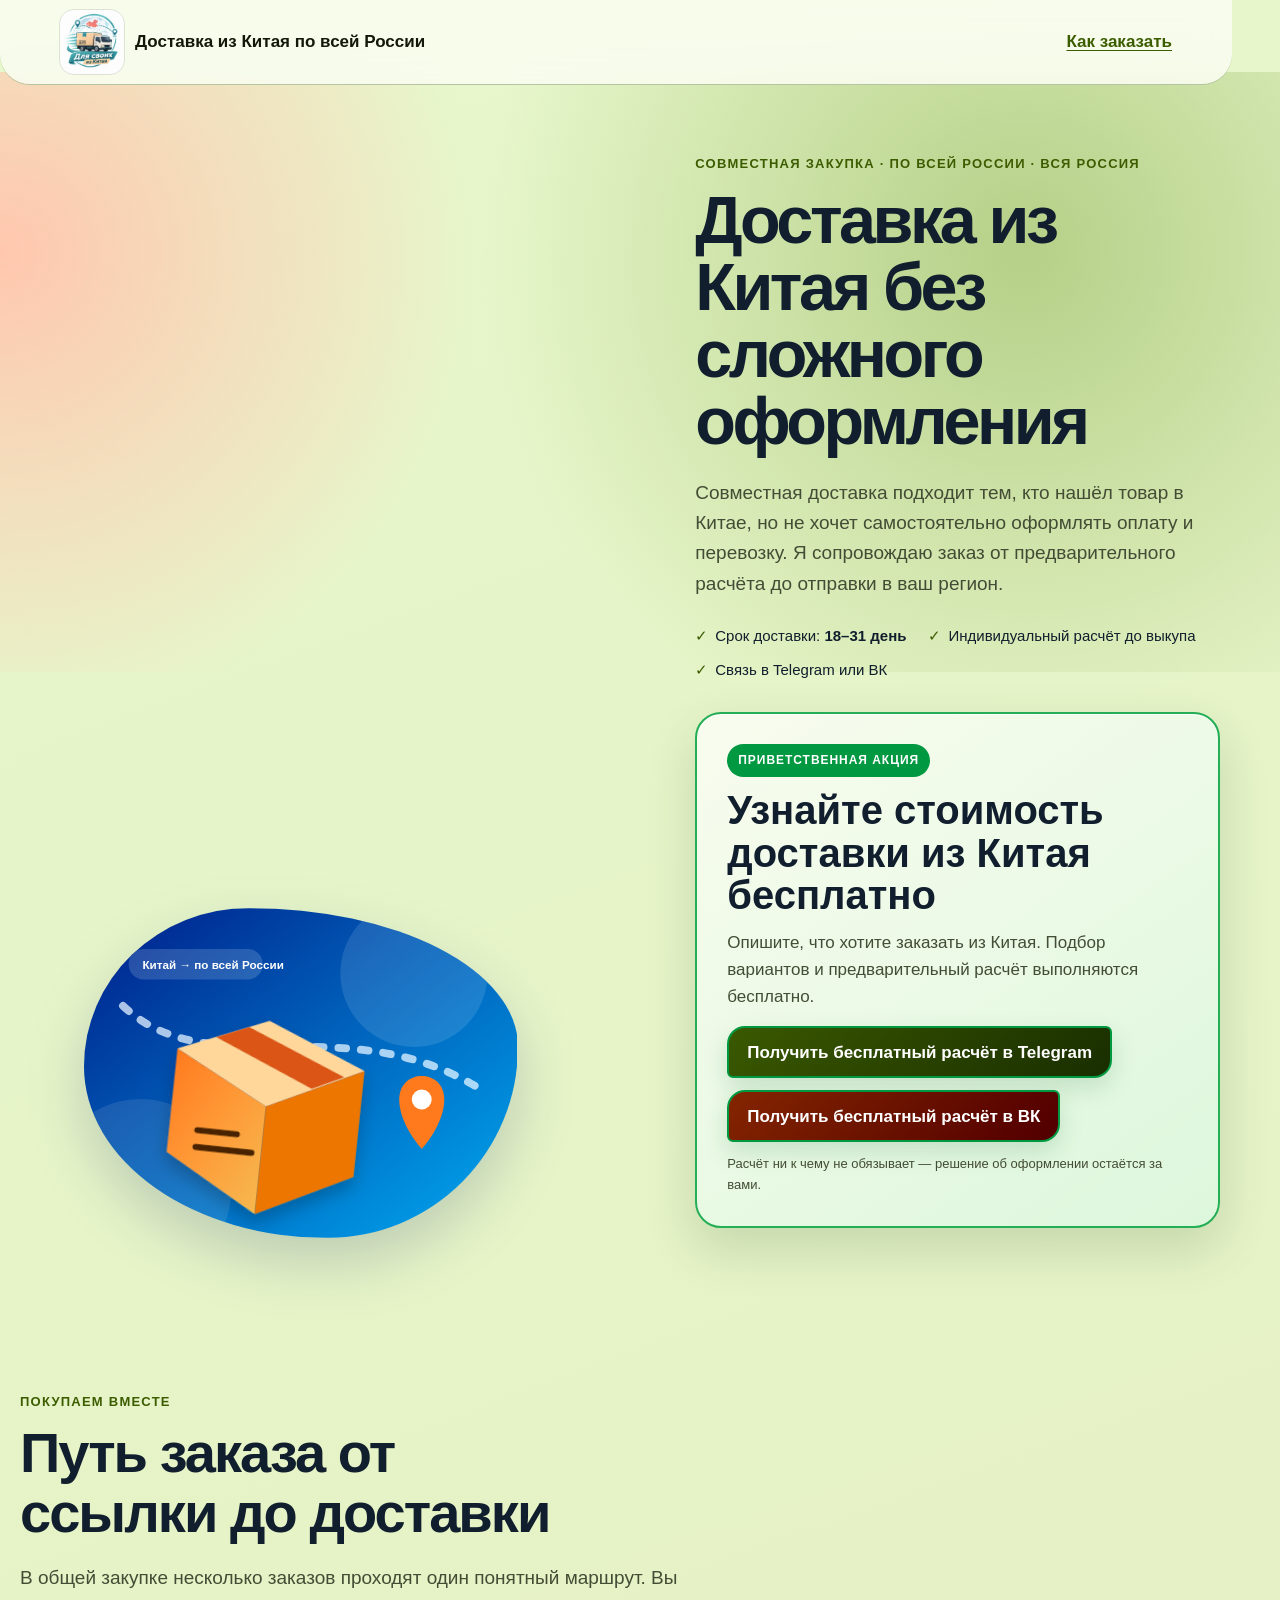
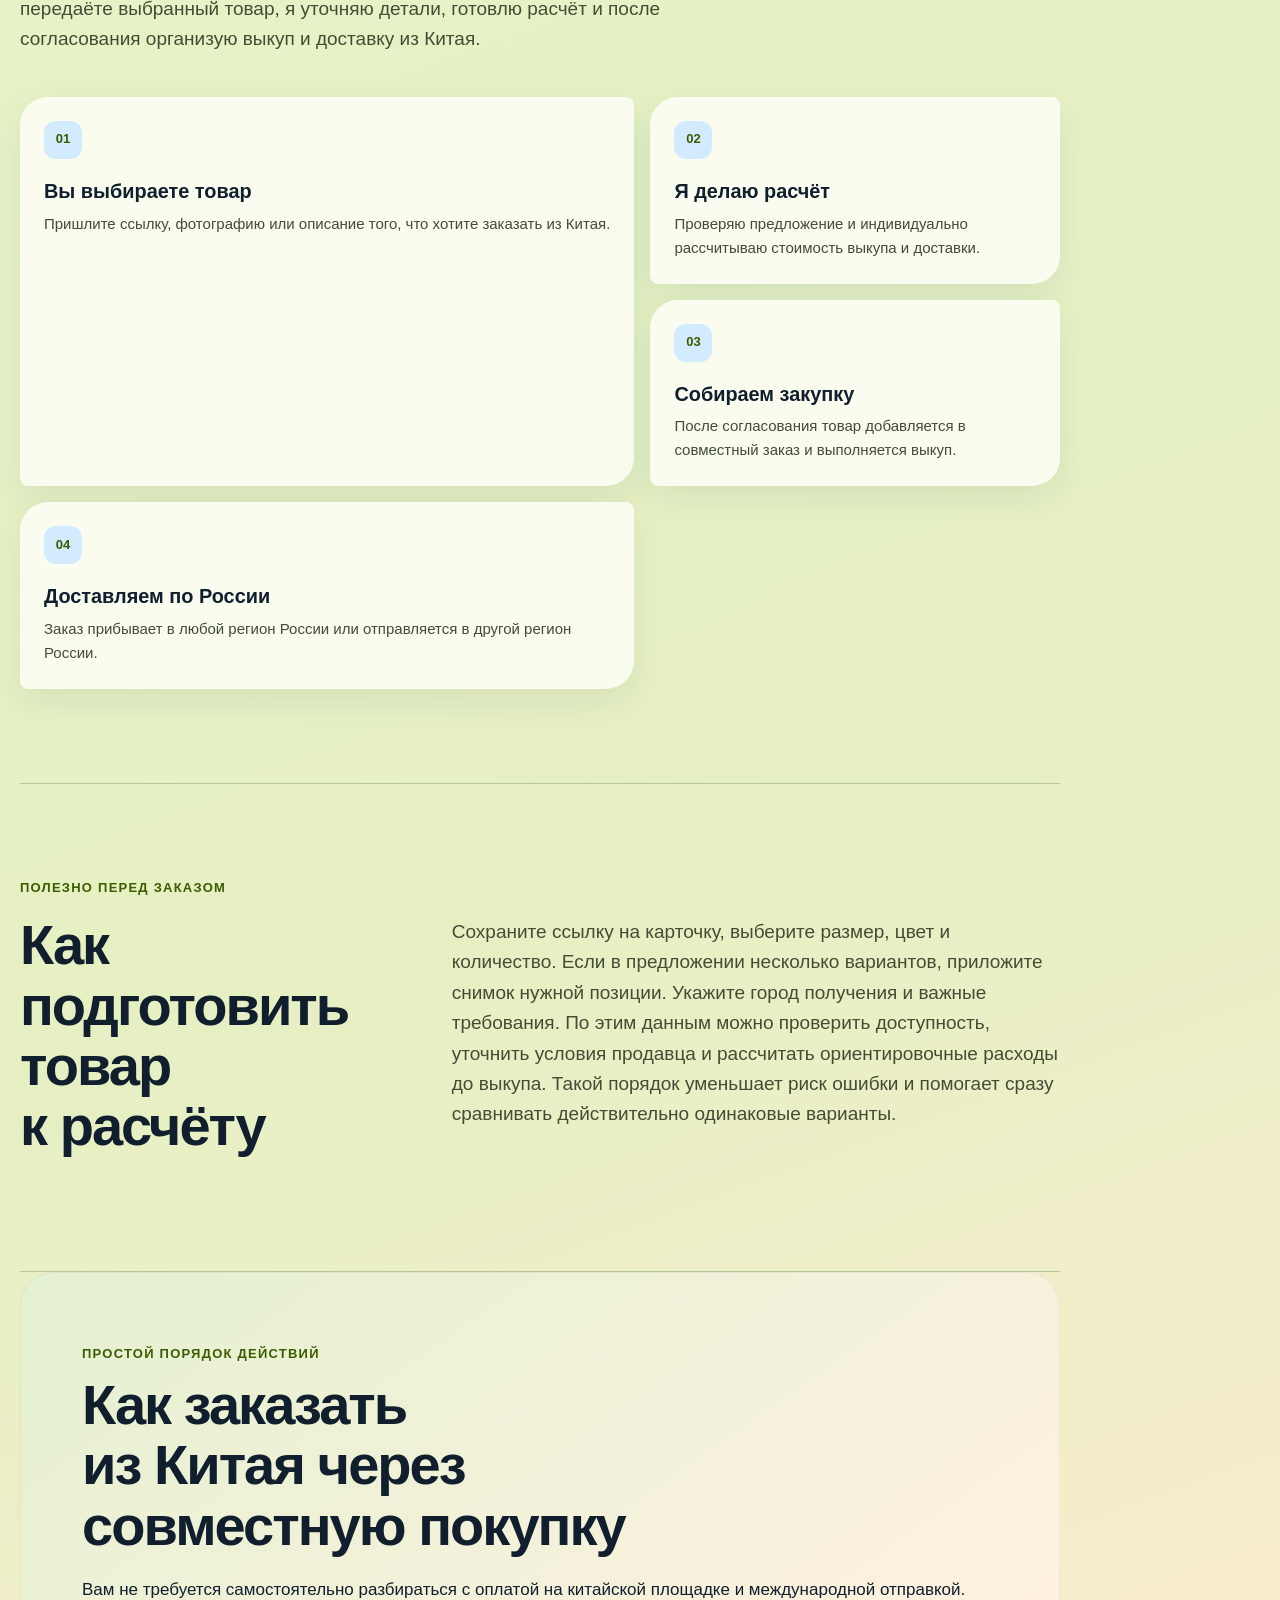
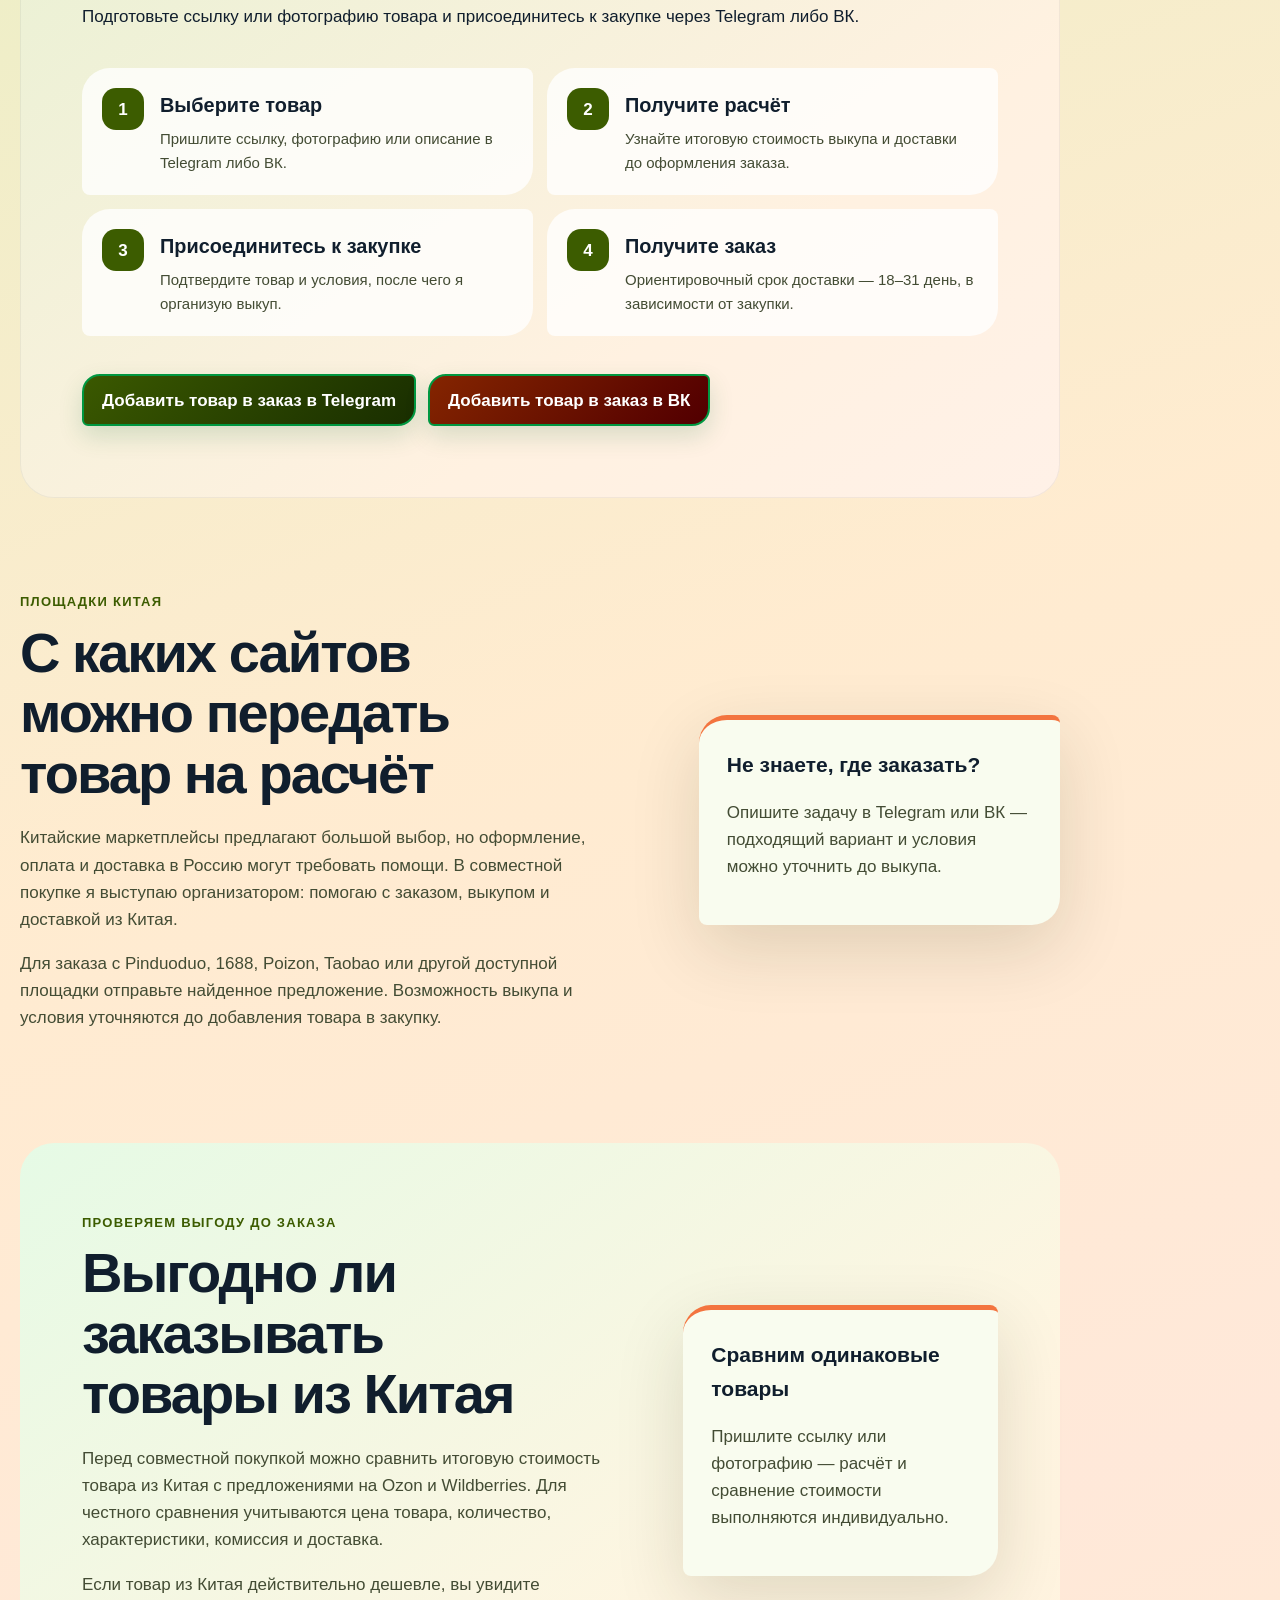
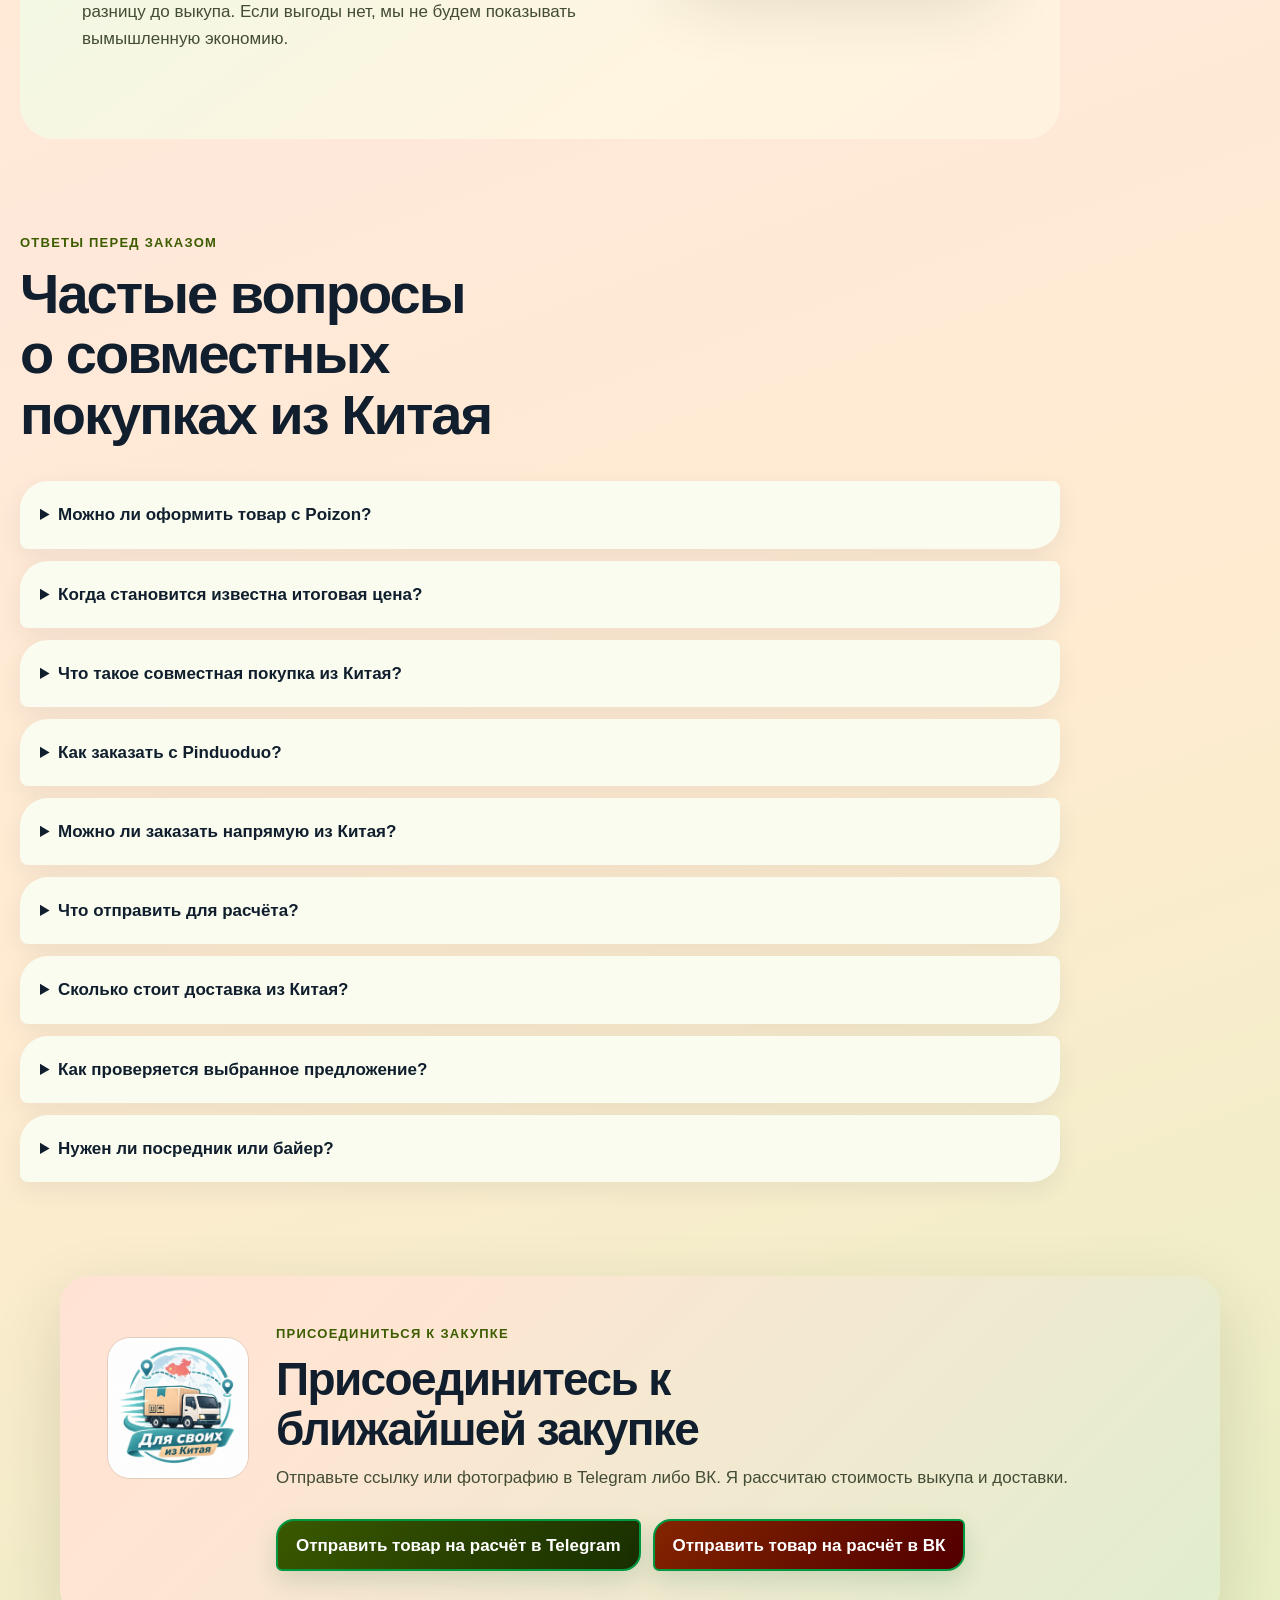
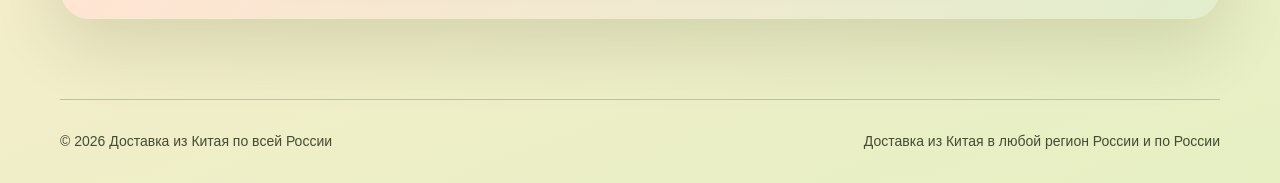
==== commit 000e00da: "Обновление сайта через SiteMaster" ====
--- a/index.html
+++ b/index.html
@@ -6,7 +6,7 @@
   <title>Доставка из Китая через совместную закупку</title>
   <meta name="description" content="Как заказать товар из Китая с доставкой в любой регион России: пришлите ссылку, получите расчёт и присоединитесь к совместной закупке. Доставка по России.">
   <link rel="canonical" href="https://dostavka-iz-kitaya.vercel.app/">
-  <link rel="icon" href="/favicon.png" type="image/png" sizes="120x120">
+  <link rel="icon" href="/favicon.ico?v=truck-20260818" type="image/x-icon">
   <meta property="og:type" content="website">
   <meta property="og:title" content="Доставка из Китая для совместных заказов — Доставка из Китая по всей России">
   <meta property="og:description" content="Совместные заказы из Китая: вы выбираете товар — я помогаю с расчётом, выкупом и доставкой в любой регион России и по всей России.">
@@ -63,7 +63,13 @@
           <li>Индивидуальный расчёт до выкупа</li>
           <li>Связь в Telegram или ВК</li>
         </ul>
-        <div class="cta-row"><a class="cta cta--tg" data-goal="telegram_hero" href="https://t.me/dlyasvoihchina" target="_blank" rel="noopener">Присоединиться к закупке в Telegram</a><a class="cta cta--vk" data-goal="vk_hero" href="https://vk.ru/dlyasvoihchina" target="_blank" rel="noopener">Присоединиться к закупке в ВК</a></div>
+        <aside class="promo" aria-labelledby="promo-title">
+          <span class="promo__badge">Приветственная акция</span>
+          <h2 id="promo-title">Узнайте стоимость доставки из Китая бесплатно</h2>
+          <p>Опишите, что хотите заказать из Китая. Подбор вариантов и предварительный расчёт выполняются бесплатно.</p>
+          <div class="cta-row"><a class="cta cta--tg" data-goal="telegram_promo" href="https://t.me/dlyasvoihchina" target="_blank" rel="noopener">Получить бесплатный расчёт в Telegram</a><a class="cta cta--vk" data-goal="vk_promo" href="https://vk.ru/dlyasvoihchina" target="_blank" rel="noopener">Получить бесплатный расчёт в ВК</a></div>
+          <small>Расчёт ни к чему не обязывает — решение об оформлении остаётся за вами.</small>
+        </aside>
       </div>
       <div class="hero__visual"><img src="assets/cover.svg" alt="Доставка из Китая по всей России: доставка из Китая в любой регион России"></div>
     </section></sm3543ff056-217-4></sm3543ff056-217-3></sm3543ff056-217-2></sm3543ff056-217-1></sm3543ff056-209-4></sm3543ff056-209-3></sm3543ff056-209-2></sm3543ff056-209-1></sm3543ff056-201-4></sm3543ff056-201-3></sm3543ff056-201-2></sm3543ff056-201-1></sm3543ff056-193-4></sm3543ff056-193-3></sm3543ff056-193-2></sm3543ff056-193-1></sm3543ff056-185-4></sm3543ff056-185-3></sm3543ff056-185-2></sm3543ff056-185-1></sm3543ff056-177-4></sm3543ff056-177-3></sm3543ff056-177-2></sm3543ff056-177-1></sm3543ff056-169-4></sm3543ff056-169-3></sm3543ff056-169-2></sm3543ff056-169-1></sm3543ff056-161-4></sm3543ff056-161-3></sm3543ff056-161-2></sm3543ff056-161-1></sm3543ff056-153-4></sm3543ff056-153-3></sm3543ff056-153-2></sm3543ff056-153-1></sm3543ff056-145-4></sm3543ff056-145-3></sm3543ff056-145-2></sm3543ff056-145-1></sm3543ff056-137-4></sm3543ff056-137-3></sm3543ff056-137-2></sm3543ff056-137-1></sm3543ff056-129-4></sm3543ff056-129-3></sm3543ff056-129-2></sm3543ff056-129-1></sm3543ff056-121-4></sm3543ff056-121-3></sm3543ff056-121-2></sm3543ff056-121-1></sm3543ff056-113-4></sm3543ff056-113-3></sm3543ff056-113-2></sm3543ff056-113-1></sm3543ff056-105-4></sm3543ff056-105-3></sm3543ff056-105-2></sm3543ff056-105-1></sm3543ff056-97-4></sm3543ff056-97-3></sm3543ff056-97-2></sm3543ff056-97-1></sm3543ff056-89-4></sm3543ff056-89-3></sm3543ff056-89-2></sm3543ff056-89-1></sm3543ff056-81-4></sm3543ff056-81-3></sm3543ff056-81-2></sm3543ff056-81-1></sm3543ff056-73-4></sm3543ff056-73-3></sm3543ff056-73-2></sm3543ff056-73-1></sm3543ff056-65-4></sm3543ff056-65-3></sm3543ff056-65-2></sm3543ff056-65-1></sm3543ff056-57-4></sm3543ff056-57-3></sm3543ff056-57-2></sm3543ff056-57-1></sm3543ff056-49-4></sm3543ff056-49-3></sm3543ff056-49-2></sm3543ff056-49-1></sm3543ff056-41-4></sm3543ff056-41-3></sm3543ff056-41-2></sm3543ff056-41-1></sm3543ff056-33-4></sm3543ff056-33-3></sm3543ff056-33-2></sm3543ff056-33-1></sm3543ff056-25-4></sm3543ff056-25-3></sm3543ff056-25-2></sm3543ff056-25-1></sm3543ff056-17-4></sm3543ff056-17-3></sm3543ff056-17-2></sm3543ff056-17-1></sm3543ff056-9-4></sm3543ff056-9-3></sm3543ff056-9-2></sm3543ff056-9-1></sm3543ff056-1-4></sm3543ff056-1-3></sm3543ff056-1-2></sm3543ff056-1-1>
--- a/styles.css
+++ b/styles.css
@@ -39,149 +39,174 @@
 body.profile-4 .section h2, body.profile-8 .section h2 { --06c61c9cdd-361-1:u06c61c9cdd1691;--06c61c9cdd-361-2:u06c61c9cdd1692;--06c61c9cdd-361-3:u06c61c9cdd1693;--06c61c9cdd-361-4:u06c61c9cdd1694;--06c61c9cdd-361-5:u06c61c9cdd1695;--06c61c9cdd-361-6:u06c61c9cdd1696;--06c61c9cdd-361-7:u06c61c9cdd1697;--06c61c9cdd-361-8:u06c61c9cdd1698;--06c61c9cdd-361-9:u06c61c9cdd1699;--06c61c9cdd-361-10:u06c61c9cdd169a;--06c61c9cdd-361-11:u06c61c9cdd169b;--06c61c9cdd-361-12:u06c61c9cdd169c;--06c61c9cdd-361-13:u06c61c9cdd169d;--06c61c9cdd-361-14:u06c61c9cdd169e;--06c61c9cdd-361-15:u06c61c9cdd169f;--06c61c9cdd-361-16:u06c61c9cdd16910;max-width: 28ch; }
 body.profile-5 .platform-grid, body.profile-7 .platform-grid { --06c61c9cdd-362-1:u06c61c9cdd16a1;--06c61c9cdd-362-2:u06c61c9cdd16a2;--06c61c9cdd-362-3:u06c61c9cdd16a3;--06c61c9cdd-362-4:u06c61c9cdd16a4;--06c61c9cdd-362-5:u06c61c9cdd16a5;--06c61c9cdd-362-6:u06c61c9cdd16a6;--06c61c9cdd-362-7:u06c61c9cdd16a7;--06c61c9cdd-362-8:u06c61c9cdd16a8;--06c61c9cdd-362-9:u06c61c9cdd16a9;--06c61c9cdd-362-10:u06c61c9cdd16aa;--06c61c9cdd-362-11:u06c61c9cdd16ab;--06c61c9cdd-362-12:u06c61c9cdd16ac;--06c61c9cdd-362-13:u06c61c9cdd16ad;--06c61c9cdd-362-14:u06c61c9cdd16ae;--06c61c9cdd-362-15:u06c61c9cdd16af;--06c61c9cdd-362-16:u06c61c9cdd16a10;grid-template-columns: 1fr 1fr; }
 body.profile-6 .section--comparison { --06c61c9cdd-363-1:u06c61c9cdd16b1;--06c61c9cdd-363-2:u06c61c9cdd16b2;--06c61c9cdd-363-3:u06c61c9cdd16b3;--06c61c9cdd-363-4:u06c61c9cdd16b4;--06c61c9cdd-363-5:u06c61c9cdd16b5;--06c61c9cdd-363-6:u06c61c9cdd16b6;--06c61c9cdd-363-7:u06c61c9cdd16b7;--06c61c9cdd-363-8:u06c61c9cdd16b8;--06c61c9cdd-363-9:u06c61c9cdd16b9;--06c61c9cdd-363-10:u06c61c9cdd16ba;--06c61c9cdd-363-11:u06c61c9cdd16bb;--06c61c9cdd-363-12:u06c61c9cdd16bc;--06c61c9cdd-363-13:u06c61c9cdd16bd;--06c61c9cdd-363-14:u06c61c9cdd16be;--06c61c9cdd-363-15:u06c61c9cdd16bf;--06c61c9cdd-363-16:u06c61c9cdd16b10;background: linear-gradient(145deg, oklch(.95 .04 285), oklch(.98 .03 35)); }
+.promo {
+  --06c61c9cdd-364-1:u06c61c9cdd16c1;--06c61c9cdd-364-2:u06c61c9cdd16c2;--06c61c9cdd-364-3:u06c61c9cdd16c3;--06c61c9cdd-364-4:u06c61c9cdd16c4;--06c61c9cdd-364-5:u06c61c9cdd16c5;--06c61c9cdd-364-6:u06c61c9cdd16c6;--06c61c9cdd-364-7:u06c61c9cdd16c7;--06c61c9cdd-364-8:u06c61c9cdd16c8;--06c61c9cdd-364-9:u06c61c9cdd16c9;--06c61c9cdd-364-10:u06c61c9cdd16ca;--06c61c9cdd-364-11:u06c61c9cdd16cb;--06c61c9cdd-364-12:u06c61c9cdd16cc;--06c61c9cdd-364-13:u06c61c9cdd16cd;--06c61c9cdd-364-14:u06c61c9cdd16ce;--06c61c9cdd-364-15:u06c61c9cdd16cf;--06c61c9cdd-364-16:u06c61c9cdd16c10;display: grid;
+  --06c61c9cdd-365-1:u06c61c9cdd16d1;--06c61c9cdd-365-2:u06c61c9cdd16d2;--06c61c9cdd-365-3:u06c61c9cdd16d3;--06c61c9cdd-365-4:u06c61c9cdd16d4;--06c61c9cdd-365-5:u06c61c9cdd16d5;--06c61c9cdd-365-6:u06c61c9cdd16d6;--06c61c9cdd-365-7:u06c61c9cdd16d7;--06c61c9cdd-365-8:u06c61c9cdd16d8;--06c61c9cdd-365-9:u06c61c9cdd16d9;--06c61c9cdd-365-10:u06c61c9cdd16da;--06c61c9cdd-365-11:u06c61c9cdd16db;--06c61c9cdd-365-12:u06c61c9cdd16dc;--06c61c9cdd-365-13:u06c61c9cdd16dd;--06c61c9cdd-365-14:u06c61c9cdd16de;--06c61c9cdd-365-15:u06c61c9cdd16df;--06c61c9cdd-365-16:u06c61c9cdd16d10;gap: 12px;
+  --06c61c9cdd-366-1:u06c61c9cdd16e1;--06c61c9cdd-366-2:u06c61c9cdd16e2;--06c61c9cdd-366-3:u06c61c9cdd16e3;--06c61c9cdd-366-4:u06c61c9cdd16e4;--06c61c9cdd-366-5:u06c61c9cdd16e5;--06c61c9cdd-366-6:u06c61c9cdd16e6;--06c61c9cdd-366-7:u06c61c9cdd16e7;--06c61c9cdd-366-8:u06c61c9cdd16e8;--06c61c9cdd-366-9:u06c61c9cdd16e9;--06c61c9cdd-366-10:u06c61c9cdd16ea;--06c61c9cdd-366-11:u06c61c9cdd16eb;--06c61c9cdd-366-12:u06c61c9cdd16ec;--06c61c9cdd-366-13:u06c61c9cdd16ed;--06c61c9cdd-366-14:u06c61c9cdd16ee;--06c61c9cdd-366-15:u06c61c9cdd16ef;--06c61c9cdd-366-16:u06c61c9cdd16e10;margin-top: 30px;
+  --06c61c9cdd-367-1:u06c61c9cdd16f1;--06c61c9cdd-367-2:u06c61c9cdd16f2;--06c61c9cdd-367-3:u06c61c9cdd16f3;--06c61c9cdd-367-4:u06c61c9cdd16f4;--06c61c9cdd-367-5:u06c61c9cdd16f5;--06c61c9cdd-367-6:u06c61c9cdd16f6;--06c61c9cdd-367-7:u06c61c9cdd16f7;--06c61c9cdd-367-8:u06c61c9cdd16f8;--06c61c9cdd-367-9:u06c61c9cdd16f9;--06c61c9cdd-367-10:u06c61c9cdd16fa;--06c61c9cdd-367-11:u06c61c9cdd16fb;--06c61c9cdd-367-12:u06c61c9cdd16fc;--06c61c9cdd-367-13:u06c61c9cdd16fd;--06c61c9cdd-367-14:u06c61c9cdd16fe;--06c61c9cdd-367-15:u06c61c9cdd16ff;--06c61c9cdd-367-16:u06c61c9cdd16f10;padding: clamp(20px, 3vw, 30px);
+  --06c61c9cdd-368-1:u06c61c9cdd1701;--06c61c9cdd-368-2:u06c61c9cdd1702;--06c61c9cdd-368-3:u06c61c9cdd1703;--06c61c9cdd-368-4:u06c61c9cdd1704;--06c61c9cdd-368-5:u06c61c9cdd1705;--06c61c9cdd-368-6:u06c61c9cdd1706;--06c61c9cdd-368-7:u06c61c9cdd1707;--06c61c9cdd-368-8:u06c61c9cdd1708;--06c61c9cdd-368-9:u06c61c9cdd1709;--06c61c9cdd-368-10:u06c61c9cdd170a;--06c61c9cdd-368-11:u06c61c9cdd170b;--06c61c9cdd-368-12:u06c61c9cdd170c;--06c61c9cdd-368-13:u06c61c9cdd170d;--06c61c9cdd-368-14:u06c61c9cdd170e;--06c61c9cdd-368-15:u06c61c9cdd170f;--06c61c9cdd-368-16:u06c61c9cdd17010;border: 2px solid oklch(.66 .17 150);
+  --06c61c9cdd-369-1:u06c61c9cdd1711;--06c61c9cdd-369-2:u06c61c9cdd1712;--06c61c9cdd-369-3:u06c61c9cdd1713;--06c61c9cdd-369-4:u06c61c9cdd1714;--06c61c9cdd-369-5:u06c61c9cdd1715;--06c61c9cdd-369-6:u06c61c9cdd1716;--06c61c9cdd-369-7:u06c61c9cdd1717;--06c61c9cdd-369-8:u06c61c9cdd1718;--06c61c9cdd-369-9:u06c61c9cdd1719;--06c61c9cdd-369-10:u06c61c9cdd171a;--06c61c9cdd-369-11:u06c61c9cdd171b;--06c61c9cdd-369-12:u06c61c9cdd171c;--06c61c9cdd-369-13:u06c61c9cdd171d;--06c61c9cdd-369-14:u06c61c9cdd171e;--06c61c9cdd-369-15:u06c61c9cdd171f;--06c61c9cdd-369-16:u06c61c9cdd17110;border-radius: 26px;
+  --06c61c9cdd-370-1:u06c61c9cdd1721;--06c61c9cdd-370-2:u06c61c9cdd1722;--06c61c9cdd-370-3:u06c61c9cdd1723;--06c61c9cdd-370-4:u06c61c9cdd1724;--06c61c9cdd-370-5:u06c61c9cdd1725;--06c61c9cdd-370-6:u06c61c9cdd1726;--06c61c9cdd-370-7:u06c61c9cdd1727;--06c61c9cdd-370-8:u06c61c9cdd1728;--06c61c9cdd-370-9:u06c61c9cdd1729;--06c61c9cdd-370-10:u06c61c9cdd172a;--06c61c9cdd-370-11:u06c61c9cdd172b;--06c61c9cdd-370-12:u06c61c9cdd172c;--06c61c9cdd-370-13:u06c61c9cdd172d;--06c61c9cdd-370-14:u06c61c9cdd172e;--06c61c9cdd-370-15:u06c61c9cdd172f;--06c61c9cdd-370-16:u06c61c9cdd17210;background: linear-gradient(145deg, var(--surface), oklch(.95 .045 145));
+  --06c61c9cdd-371-1:u06c61c9cdd1731;--06c61c9cdd-371-2:u06c61c9cdd1732;--06c61c9cdd-371-3:u06c61c9cdd1733;--06c61c9cdd-371-4:u06c61c9cdd1734;--06c61c9cdd-371-5:u06c61c9cdd1735;--06c61c9cdd-371-6:u06c61c9cdd1736;--06c61c9cdd-371-7:u06c61c9cdd1737;--06c61c9cdd-371-8:u06c61c9cdd1738;--06c61c9cdd-371-9:u06c61c9cdd1739;--06c61c9cdd-371-10:u06c61c9cdd173a;--06c61c9cdd-371-11:u06c61c9cdd173b;--06c61c9cdd-371-12:u06c61c9cdd173c;--06c61c9cdd-371-13:u06c61c9cdd173d;--06c61c9cdd-371-14:u06c61c9cdd173e;--06c61c9cdd-371-15:u06c61c9cdd173f;--06c61c9cdd-371-16:u06c61c9cdd17310;box-shadow: 0 20px 50px oklch(.35 .08 150 / .16), inset 0 1px white;
+}
+.promo__badge {
+  --06c61c9cdd-372-1:u06c61c9cdd1741;--06c61c9cdd-372-2:u06c61c9cdd1742;--06c61c9cdd-372-3:u06c61c9cdd1743;--06c61c9cdd-372-4:u06c61c9cdd1744;--06c61c9cdd-372-5:u06c61c9cdd1745;--06c61c9cdd-372-6:u06c61c9cdd1746;--06c61c9cdd-372-7:u06c61c9cdd1747;--06c61c9cdd-372-8:u06c61c9cdd1748;--06c61c9cdd-372-9:u06c61c9cdd1749;--06c61c9cdd-372-10:u06c61c9cdd174a;--06c61c9cdd-372-11:u06c61c9cdd174b;--06c61c9cdd-372-12:u06c61c9cdd174c;--06c61c9cdd-372-13:u06c61c9cdd174d;--06c61c9cdd-372-14:u06c61c9cdd174e;--06c61c9cdd-372-15:u06c61c9cdd174f;--06c61c9cdd-372-16:u06c61c9cdd17410;justify-self: start;
+  --06c61c9cdd-373-1:u06c61c9cdd1751;--06c61c9cdd-373-2:u06c61c9cdd1752;--06c61c9cdd-373-3:u06c61c9cdd1753;--06c61c9cdd-373-4:u06c61c9cdd1754;--06c61c9cdd-373-5:u06c61c9cdd1755;--06c61c9cdd-373-6:u06c61c9cdd1756;--06c61c9cdd-373-7:u06c61c9cdd1757;--06c61c9cdd-373-8:u06c61c9cdd1758;--06c61c9cdd-373-9:u06c61c9cdd1759;--06c61c9cdd-373-10:u06c61c9cdd175a;--06c61c9cdd-373-11:u06c61c9cdd175b;--06c61c9cdd-373-12:u06c61c9cdd175c;--06c61c9cdd-373-13:u06c61c9cdd175d;--06c61c9cdd-373-14:u06c61c9cdd175e;--06c61c9cdd-373-15:u06c61c9cdd175f;--06c61c9cdd-373-16:u06c61c9cdd17510;padding: 7px 11px;
+  --06c61c9cdd-374-1:u06c61c9cdd1761;--06c61c9cdd-374-2:u06c61c9cdd1762;--06c61c9cdd-374-3:u06c61c9cdd1763;--06c61c9cdd-374-4:u06c61c9cdd1764;--06c61c9cdd-374-5:u06c61c9cdd1765;--06c61c9cdd-374-6:u06c61c9cdd1766;--06c61c9cdd-374-7:u06c61c9cdd1767;--06c61c9cdd-374-8:u06c61c9cdd1768;--06c61c9cdd-374-9:u06c61c9cdd1769;--06c61c9cdd-374-10:u06c61c9cdd176a;--06c61c9cdd-374-11:u06c61c9cdd176b;--06c61c9cdd-374-12:u06c61c9cdd176c;--06c61c9cdd-374-13:u06c61c9cdd176d;--06c61c9cdd-374-14:u06c61c9cdd176e;--06c61c9cdd-374-15:u06c61c9cdd176f;--06c61c9cdd-374-16:u06c61c9cdd17610;border-radius: 999px;
+  --06c61c9cdd-375-1:u06c61c9cdd1771;--06c61c9cdd-375-2:u06c61c9cdd1772;--06c61c9cdd-375-3:u06c61c9cdd1773;--06c61c9cdd-375-4:u06c61c9cdd1774;--06c61c9cdd-375-5:u06c61c9cdd1775;--06c61c9cdd-375-6:u06c61c9cdd1776;--06c61c9cdd-375-7:u06c61c9cdd1777;--06c61c9cdd-375-8:u06c61c9cdd1778;--06c61c9cdd-375-9:u06c61c9cdd1779;--06c61c9cdd-375-10:u06c61c9cdd177a;--06c61c9cdd-375-11:u06c61c9cdd177b;--06c61c9cdd-375-12:u06c61c9cdd177c;--06c61c9cdd-375-13:u06c61c9cdd177d;--06c61c9cdd-375-14:u06c61c9cdd177e;--06c61c9cdd-375-15:u06c61c9cdd177f;--06c61c9cdd-375-16:u06c61c9cdd17710;background: oklch(.59 .17 150);
+  --06c61c9cdd-376-1:u06c61c9cdd1781;--06c61c9cdd-376-2:u06c61c9cdd1782;--06c61c9cdd-376-3:u06c61c9cdd1783;--06c61c9cdd-376-4:u06c61c9cdd1784;--06c61c9cdd-376-5:u06c61c9cdd1785;--06c61c9cdd-376-6:u06c61c9cdd1786;--06c61c9cdd-376-7:u06c61c9cdd1787;--06c61c9cdd-376-8:u06c61c9cdd1788;--06c61c9cdd-376-9:u06c61c9cdd1789;--06c61c9cdd-376-10:u06c61c9cdd178a;--06c61c9cdd-376-11:u06c61c9cdd178b;--06c61c9cdd-376-12:u06c61c9cdd178c;--06c61c9cdd-376-13:u06c61c9cdd178d;--06c61c9cdd-376-14:u06c61c9cdd178e;--06c61c9cdd-376-15:u06c61c9cdd178f;--06c61c9cdd-376-16:u06c61c9cdd17810;color: white;
+  --06c61c9cdd-377-1:u06c61c9cdd1791;--06c61c9cdd-377-2:u06c61c9cdd1792;--06c61c9cdd-377-3:u06c61c9cdd1793;--06c61c9cdd-377-4:u06c61c9cdd1794;--06c61c9cdd-377-5:u06c61c9cdd1795;--06c61c9cdd-377-6:u06c61c9cdd1796;--06c61c9cdd-377-7:u06c61c9cdd1797;--06c61c9cdd-377-8:u06c61c9cdd1798;--06c61c9cdd-377-9:u06c61c9cdd1799;--06c61c9cdd-377-10:u06c61c9cdd179a;--06c61c9cdd-377-11:u06c61c9cdd179b;--06c61c9cdd-377-12:u06c61c9cdd179c;--06c61c9cdd-377-13:u06c61c9cdd179d;--06c61c9cdd-377-14:u06c61c9cdd179e;--06c61c9cdd-377-15:u06c61c9cdd179f;--06c61c9cdd-377-16:u06c61c9cdd17910;font-size: 12px;
+  --06c61c9cdd-378-1:u06c61c9cdd17a1;--06c61c9cdd-378-2:u06c61c9cdd17a2;--06c61c9cdd-378-3:u06c61c9cdd17a3;--06c61c9cdd-378-4:u06c61c9cdd17a4;--06c61c9cdd-378-5:u06c61c9cdd17a5;--06c61c9cdd-378-6:u06c61c9cdd17a6;--06c61c9cdd-378-7:u06c61c9cdd17a7;--06c61c9cdd-378-8:u06c61c9cdd17a8;--06c61c9cdd-378-9:u06c61c9cdd17a9;--06c61c9cdd-378-10:u06c61c9cdd17aa;--06c61c9cdd-378-11:u06c61c9cdd17ab;--06c61c9cdd-378-12:u06c61c9cdd17ac;--06c61c9cdd-378-13:u06c61c9cdd17ad;--06c61c9cdd-378-14:u06c61c9cdd17ae;--06c61c9cdd-378-15:u06c61c9cdd17af;--06c61c9cdd-378-16:u06c61c9cdd17a10;font-weight: 850;
+  --06c61c9cdd-379-1:u06c61c9cdd17b1;--06c61c9cdd-379-2:u06c61c9cdd17b2;--06c61c9cdd-379-3:u06c61c9cdd17b3;--06c61c9cdd-379-4:u06c61c9cdd17b4;--06c61c9cdd-379-5:u06c61c9cdd17b5;--06c61c9cdd-379-6:u06c61c9cdd17b6;--06c61c9cdd-379-7:u06c61c9cdd17b7;--06c61c9cdd-379-8:u06c61c9cdd17b8;--06c61c9cdd-379-9:u06c61c9cdd17b9;--06c61c9cdd-379-10:u06c61c9cdd17ba;--06c61c9cdd-379-11:u06c61c9cdd17bb;--06c61c9cdd-379-12:u06c61c9cdd17bc;--06c61c9cdd-379-13:u06c61c9cdd17bd;--06c61c9cdd-379-14:u06c61c9cdd17be;--06c61c9cdd-379-15:u06c61c9cdd17bf;--06c61c9cdd-379-16:u06c61c9cdd17b10;letter-spacing: .08em;
+  --06c61c9cdd-380-1:u06c61c9cdd17c1;--06c61c9cdd-380-2:u06c61c9cdd17c2;--06c61c9cdd-380-3:u06c61c9cdd17c3;--06c61c9cdd-380-4:u06c61c9cdd17c4;--06c61c9cdd-380-5:u06c61c9cdd17c5;--06c61c9cdd-380-6:u06c61c9cdd17c6;--06c61c9cdd-380-7:u06c61c9cdd17c7;--06c61c9cdd-380-8:u06c61c9cdd17c8;--06c61c9cdd-380-9:u06c61c9cdd17c9;--06c61c9cdd-380-10:u06c61c9cdd17ca;--06c61c9cdd-380-11:u06c61c9cdd17cb;--06c61c9cdd-380-12:u06c61c9cdd17cc;--06c61c9cdd-380-13:u06c61c9cdd17cd;--06c61c9cdd-380-14:u06c61c9cdd17ce;--06c61c9cdd-380-15:u06c61c9cdd17cf;--06c61c9cdd-380-16:u06c61c9cdd17c10;text-transform: uppercase;
+}
+.promo h2 { --06c61c9cdd-381-1:u06c61c9cdd17d1;--06c61c9cdd-381-2:u06c61c9cdd17d2;--06c61c9cdd-381-3:u06c61c9cdd17d3;--06c61c9cdd-381-4:u06c61c9cdd17d4;--06c61c9cdd-381-5:u06c61c9cdd17d5;--06c61c9cdd-381-6:u06c61c9cdd17d6;--06c61c9cdd-381-7:u06c61c9cdd17d7;--06c61c9cdd-381-8:u06c61c9cdd17d8;--06c61c9cdd-381-9:u06c61c9cdd17d9;--06c61c9cdd-381-10:u06c61c9cdd17da;--06c61c9cdd-381-11:u06c61c9cdd17db;--06c61c9cdd-381-12:u06c61c9cdd17dc;--06c61c9cdd-381-13:u06c61c9cdd17dd;--06c61c9cdd-381-14:u06c61c9cdd17de;--06c61c9cdd-381-15:u06c61c9cdd17df;--06c61c9cdd-381-16:u06c61c9cdd17d10;margin: 0; --06c61c9cdd-382-1:u06c61c9cdd17e1;--06c61c9cdd-382-2:u06c61c9cdd17e2;--06c61c9cdd-382-3:u06c61c9cdd17e3;--06c61c9cdd-382-4:u06c61c9cdd17e4;--06c61c9cdd-382-5:u06c61c9cdd17e5;--06c61c9cdd-382-6:u06c61c9cdd17e6;--06c61c9cdd-382-7:u06c61c9cdd17e7;--06c61c9cdd-382-8:u06c61c9cdd17e8;--06c61c9cdd-382-9:u06c61c9cdd17e9;--06c61c9cdd-382-10:u06c61c9cdd17ea;--06c61c9cdd-382-11:u06c61c9cdd17eb;--06c61c9cdd-382-12:u06c61c9cdd17ec;--06c61c9cdd-382-13:u06c61c9cdd17ed;--06c61c9cdd-382-14:u06c61c9cdd17ee;--06c61c9cdd-382-15:u06c61c9cdd17ef;--06c61c9cdd-382-16:u06c61c9cdd17e10;font-size: clamp(26px, 3.2vw, 40px); --06c61c9cdd-383-1:u06c61c9cdd17f1;--06c61c9cdd-383-2:u06c61c9cdd17f2;--06c61c9cdd-383-3:u06c61c9cdd17f3;--06c61c9cdd-383-4:u06c61c9cdd17f4;--06c61c9cdd-383-5:u06c61c9cdd17f5;--06c61c9cdd-383-6:u06c61c9cdd17f6;--06c61c9cdd-383-7:u06c61c9cdd17f7;--06c61c9cdd-383-8:u06c61c9cdd17f8;--06c61c9cdd-383-9:u06c61c9cdd17f9;--06c61c9cdd-383-10:u06c61c9cdd17fa;--06c61c9cdd-383-11:u06c61c9cdd17fb;--06c61c9cdd-383-12:u06c61c9cdd17fc;--06c61c9cdd-383-13:u06c61c9cdd17fd;--06c61c9cdd-383-14:u06c61c9cdd17fe;--06c61c9cdd-383-15:u06c61c9cdd17ff;--06c61c9cdd-383-16:u06c61c9cdd17f10;line-height: 1.06; }
+.promo p { --06c61c9cdd-384-1:u06c61c9cdd1801;--06c61c9cdd-384-2:u06c61c9cdd1802;--06c61c9cdd-384-3:u06c61c9cdd1803;--06c61c9cdd-384-4:u06c61c9cdd1804;--06c61c9cdd-384-5:u06c61c9cdd1805;--06c61c9cdd-384-6:u06c61c9cdd1806;--06c61c9cdd-384-7:u06c61c9cdd1807;--06c61c9cdd-384-8:u06c61c9cdd1808;--06c61c9cdd-384-9:u06c61c9cdd1809;--06c61c9cdd-384-10:u06c61c9cdd180a;--06c61c9cdd-384-11:u06c61c9cdd180b;--06c61c9cdd-384-12:u06c61c9cdd180c;--06c61c9cdd-384-13:u06c61c9cdd180d;--06c61c9cdd-384-14:u06c61c9cdd180e;--06c61c9cdd-384-15:u06c61c9cdd180f;--06c61c9cdd-384-16:u06c61c9cdd18010;margin: 0; --06c61c9cdd-385-1:u06c61c9cdd1811;--06c61c9cdd-385-2:u06c61c9cdd1812;--06c61c9cdd-385-3:u06c61c9cdd1813;--06c61c9cdd-385-4:u06c61c9cdd1814;--06c61c9cdd-385-5:u06c61c9cdd1815;--06c61c9cdd-385-6:u06c61c9cdd1816;--06c61c9cdd-385-7:u06c61c9cdd1817;--06c61c9cdd-385-8:u06c61c9cdd1818;--06c61c9cdd-385-9:u06c61c9cdd1819;--06c61c9cdd-385-10:u06c61c9cdd181a;--06c61c9cdd-385-11:u06c61c9cdd181b;--06c61c9cdd-385-12:u06c61c9cdd181c;--06c61c9cdd-385-13:u06c61c9cdd181d;--06c61c9cdd-385-14:u06c61c9cdd181e;--06c61c9cdd-385-15:u06c61c9cdd181f;--06c61c9cdd-385-16:u06c61c9cdd18110;color: var(--muted); --06c61c9cdd-386-1:u06c61c9cdd1821;--06c61c9cdd-386-2:u06c61c9cdd1822;--06c61c9cdd-386-3:u06c61c9cdd1823;--06c61c9cdd-386-4:u06c61c9cdd1824;--06c61c9cdd-386-5:u06c61c9cdd1825;--06c61c9cdd-386-6:u06c61c9cdd1826;--06c61c9cdd-386-7:u06c61c9cdd1827;--06c61c9cdd-386-8:u06c61c9cdd1828;--06c61c9cdd-386-9:u06c61c9cdd1829;--06c61c9cdd-386-10:u06c61c9cdd182a;--06c61c9cdd-386-11:u06c61c9cdd182b;--06c61c9cdd-386-12:u06c61c9cdd182c;--06c61c9cdd-386-13:u06c61c9cdd182d;--06c61c9cdd-386-14:u06c61c9cdd182e;--06c61c9cdd-386-15:u06c61c9cdd182f;--06c61c9cdd-386-16:u06c61c9cdd18210;font-size: 17px; }
+.promo small { --06c61c9cdd-387-1:u06c61c9cdd1831;--06c61c9cdd-387-2:u06c61c9cdd1832;--06c61c9cdd-387-3:u06c61c9cdd1833;--06c61c9cdd-387-4:u06c61c9cdd1834;--06c61c9cdd-387-5:u06c61c9cdd1835;--06c61c9cdd-387-6:u06c61c9cdd1836;--06c61c9cdd-387-7:u06c61c9cdd1837;--06c61c9cdd-387-8:u06c61c9cdd1838;--06c61c9cdd-387-9:u06c61c9cdd1839;--06c61c9cdd-387-10:u06c61c9cdd183a;--06c61c9cdd-387-11:u06c61c9cdd183b;--06c61c9cdd-387-12:u06c61c9cdd183c;--06c61c9cdd-387-13:u06c61c9cdd183d;--06c61c9cdd-387-14:u06c61c9cdd183e;--06c61c9cdd-387-15:u06c61c9cdd183f;--06c61c9cdd-387-16:u06c61c9cdd18310;color: var(--muted); --06c61c9cdd-388-1:u06c61c9cdd1841;--06c61c9cdd-388-2:u06c61c9cdd1842;--06c61c9cdd-388-3:u06c61c9cdd1843;--06c61c9cdd-388-4:u06c61c9cdd1844;--06c61c9cdd-388-5:u06c61c9cdd1845;--06c61c9cdd-388-6:u06c61c9cdd1846;--06c61c9cdd-388-7:u06c61c9cdd1847;--06c61c9cdd-388-8:u06c61c9cdd1848;--06c61c9cdd-388-9:u06c61c9cdd1849;--06c61c9cdd-388-10:u06c61c9cdd184a;--06c61c9cdd-388-11:u06c61c9cdd184b;--06c61c9cdd-388-12:u06c61c9cdd184c;--06c61c9cdd-388-13:u06c61c9cdd184d;--06c61c9cdd-388-14:u06c61c9cdd184e;--06c61c9cdd-388-15:u06c61c9cdd184f;--06c61c9cdd-388-16:u06c61c9cdd18410;font-size: 13px; }
+.promo .cta-row { --06c61c9cdd-389-1:u06c61c9cdd1851;--06c61c9cdd-389-2:u06c61c9cdd1852;--06c61c9cdd-389-3:u06c61c9cdd1853;--06c61c9cdd-389-4:u06c61c9cdd1854;--06c61c9cdd-389-5:u06c61c9cdd1855;--06c61c9cdd-389-6:u06c61c9cdd1856;--06c61c9cdd-389-7:u06c61c9cdd1857;--06c61c9cdd-389-8:u06c61c9cdd1858;--06c61c9cdd-389-9:u06c61c9cdd1859;--06c61c9cdd-389-10:u06c61c9cdd185a;--06c61c9cdd-389-11:u06c61c9cdd185b;--06c61c9cdd-389-12:u06c61c9cdd185c;--06c61c9cdd-389-13:u06c61c9cdd185d;--06c61c9cdd-389-14:u06c61c9cdd185e;--06c61c9cdd-389-15:u06c61c9cdd185f;--06c61c9cdd-389-16:u06c61c9cdd18510;margin-top: 4px; }
 .cta {
-  --06c61c9cdd-364-1:u06c61c9cdd16c1;--06c61c9cdd-364-2:u06c61c9cdd16c2;--06c61c9cdd-364-3:u06c61c9cdd16c3;--06c61c9cdd-364-4:u06c61c9cdd16c4;--06c61c9cdd-364-5:u06c61c9cdd16c5;--06c61c9cdd-364-6:u06c61c9cdd16c6;--06c61c9cdd-364-7:u06c61c9cdd16c7;--06c61c9cdd-364-8:u06c61c9cdd16c8;--06c61c9cdd-364-9:u06c61c9cdd16c9;--06c61c9cdd-364-10:u06c61c9cdd16ca;--06c61c9cdd-364-11:u06c61c9cdd16cb;--06c61c9cdd-364-12:u06c61c9cdd16cc;--06c61c9cdd-364-13:u06c61c9cdd16cd;--06c61c9cdd-364-14:u06c61c9cdd16ce;--06c61c9cdd-364-15:u06c61c9cdd16cf;--06c61c9cdd-364-16:u06c61c9cdd16c10;padding: 10px 18px;
-  --06c61c9cdd-365-1:u06c61c9cdd16d1;--06c61c9cdd-365-2:u06c61c9cdd16d2;--06c61c9cdd-365-3:u06c61c9cdd16d3;--06c61c9cdd-365-4:u06c61c9cdd16d4;--06c61c9cdd-365-5:u06c61c9cdd16d5;--06c61c9cdd-365-6:u06c61c9cdd16d6;--06c61c9cdd-365-7:u06c61c9cdd16d7;--06c61c9cdd-365-8:u06c61c9cdd16d8;--06c61c9cdd-365-9:u06c61c9cdd16d9;--06c61c9cdd-365-10:u06c61c9cdd16da;--06c61c9cdd-365-11:u06c61c9cdd16db;--06c61c9cdd-365-12:u06c61c9cdd16dc;--06c61c9cdd-365-13:u06c61c9cdd16dd;--06c61c9cdd-365-14:u06c61c9cdd16de;--06c61c9cdd-365-15:u06c61c9cdd16df;--06c61c9cdd-365-16:u06c61c9cdd16d10;border: 2px solid oklch(.59 .17 150);
-  --06c61c9cdd-366-1:u06c61c9cdd16e1;--06c61c9cdd-366-2:u06c61c9cdd16e2;--06c61c9cdd-366-3:u06c61c9cdd16e3;--06c61c9cdd-366-4:u06c61c9cdd16e4;--06c61c9cdd-366-5:u06c61c9cdd16e5;--06c61c9cdd-366-6:u06c61c9cdd16e6;--06c61c9cdd-366-7:u06c61c9cdd16e7;--06c61c9cdd-366-8:u06c61c9cdd16e8;--06c61c9cdd-366-9:u06c61c9cdd16e9;--06c61c9cdd-366-10:u06c61c9cdd16ea;--06c61c9cdd-366-11:u06c61c9cdd16eb;--06c61c9cdd-366-12:u06c61c9cdd16ec;--06c61c9cdd-366-13:u06c61c9cdd16ed;--06c61c9cdd-366-14:u06c61c9cdd16ee;--06c61c9cdd-366-15:u06c61c9cdd16ef;--06c61c9cdd-366-16:u06c61c9cdd16e10;box-shadow: 0 10px 24px oklch(.46 .12 150 / .16);
-  --06c61c9cdd-367-1:u06c61c9cdd16f1;--06c61c9cdd-367-2:u06c61c9cdd16f2;--06c61c9cdd-367-3:u06c61c9cdd16f3;--06c61c9cdd-367-4:u06c61c9cdd16f4;--06c61c9cdd-367-5:u06c61c9cdd16f5;--06c61c9cdd-367-6:u06c61c9cdd16f6;--06c61c9cdd-367-7:u06c61c9cdd16f7;--06c61c9cdd-367-8:u06c61c9cdd16f8;--06c61c9cdd-367-9:u06c61c9cdd16f9;--06c61c9cdd-367-10:u06c61c9cdd16fa;--06c61c9cdd-367-11:u06c61c9cdd16fb;--06c61c9cdd-367-12:u06c61c9cdd16fc;--06c61c9cdd-367-13:u06c61c9cdd16fd;--06c61c9cdd-367-14:u06c61c9cdd16fe;--06c61c9cdd-367-15:u06c61c9cdd16ff;--06c61c9cdd-367-16:u06c61c9cdd16f10;transition-property: scale, box-shadow, background-color, border-color;
+  --06c61c9cdd-390-1:u06c61c9cdd1861;--06c61c9cdd-390-2:u06c61c9cdd1862;--06c61c9cdd-390-3:u06c61c9cdd1863;--06c61c9cdd-390-4:u06c61c9cdd1864;--06c61c9cdd-390-5:u06c61c9cdd1865;--06c61c9cdd-390-6:u06c61c9cdd1866;--06c61c9cdd-390-7:u06c61c9cdd1867;--06c61c9cdd-390-8:u06c61c9cdd1868;--06c61c9cdd-390-9:u06c61c9cdd1869;--06c61c9cdd-390-10:u06c61c9cdd186a;--06c61c9cdd-390-11:u06c61c9cdd186b;--06c61c9cdd-390-12:u06c61c9cdd186c;--06c61c9cdd-390-13:u06c61c9cdd186d;--06c61c9cdd-390-14:u06c61c9cdd186e;--06c61c9cdd-390-15:u06c61c9cdd186f;--06c61c9cdd-390-16:u06c61c9cdd18610;padding: 10px 18px;
+  --06c61c9cdd-391-1:u06c61c9cdd1871;--06c61c9cdd-391-2:u06c61c9cdd1872;--06c61c9cdd-391-3:u06c61c9cdd1873;--06c61c9cdd-391-4:u06c61c9cdd1874;--06c61c9cdd-391-5:u06c61c9cdd1875;--06c61c9cdd-391-6:u06c61c9cdd1876;--06c61c9cdd-391-7:u06c61c9cdd1877;--06c61c9cdd-391-8:u06c61c9cdd1878;--06c61c9cdd-391-9:u06c61c9cdd1879;--06c61c9cdd-391-10:u06c61c9cdd187a;--06c61c9cdd-391-11:u06c61c9cdd187b;--06c61c9cdd-391-12:u06c61c9cdd187c;--06c61c9cdd-391-13:u06c61c9cdd187d;--06c61c9cdd-391-14:u06c61c9cdd187e;--06c61c9cdd-391-15:u06c61c9cdd187f;--06c61c9cdd-391-16:u06c61c9cdd18710;border: 2px solid oklch(.59 .17 150);
+  --06c61c9cdd-392-1:u06c61c9cdd1881;--06c61c9cdd-392-2:u06c61c9cdd1882;--06c61c9cdd-392-3:u06c61c9cdd1883;--06c61c9cdd-392-4:u06c61c9cdd1884;--06c61c9cdd-392-5:u06c61c9cdd1885;--06c61c9cdd-392-6:u06c61c9cdd1886;--06c61c9cdd-392-7:u06c61c9cdd1887;--06c61c9cdd-392-8:u06c61c9cdd1888;--06c61c9cdd-392-9:u06c61c9cdd1889;--06c61c9cdd-392-10:u06c61c9cdd188a;--06c61c9cdd-392-11:u06c61c9cdd188b;--06c61c9cdd-392-12:u06c61c9cdd188c;--06c61c9cdd-392-13:u06c61c9cdd188d;--06c61c9cdd-392-14:u06c61c9cdd188e;--06c61c9cdd-392-15:u06c61c9cdd188f;--06c61c9cdd-392-16:u06c61c9cdd18810;box-shadow: 0 10px 24px oklch(.46 .12 150 / .16);
+  --06c61c9cdd-393-1:u06c61c9cdd1891;--06c61c9cdd-393-2:u06c61c9cdd1892;--06c61c9cdd-393-3:u06c61c9cdd1893;--06c61c9cdd-393-4:u06c61c9cdd1894;--06c61c9cdd-393-5:u06c61c9cdd1895;--06c61c9cdd-393-6:u06c61c9cdd1896;--06c61c9cdd-393-7:u06c61c9cdd1897;--06c61c9cdd-393-8:u06c61c9cdd1898;--06c61c9cdd-393-9:u06c61c9cdd1899;--06c61c9cdd-393-10:u06c61c9cdd189a;--06c61c9cdd-393-11:u06c61c9cdd189b;--06c61c9cdd-393-12:u06c61c9cdd189c;--06c61c9cdd-393-13:u06c61c9cdd189d;--06c61c9cdd-393-14:u06c61c9cdd189e;--06c61c9cdd-393-15:u06c61c9cdd189f;--06c61c9cdd-393-16:u06c61c9cdd18910;transition-property: scale, box-shadow, background-color, border-color;
 }
 .cta:hover {
-  --06c61c9cdd-368-1:u06c61c9cdd1701;--06c61c9cdd-368-2:u06c61c9cdd1702;--06c61c9cdd-368-3:u06c61c9cdd1703;--06c61c9cdd-368-4:u06c61c9cdd1704;--06c61c9cdd-368-5:u06c61c9cdd1705;--06c61c9cdd-368-6:u06c61c9cdd1706;--06c61c9cdd-368-7:u06c61c9cdd1707;--06c61c9cdd-368-8:u06c61c9cdd1708;--06c61c9cdd-368-9:u06c61c9cdd1709;--06c61c9cdd-368-10:u06c61c9cdd170a;--06c61c9cdd-368-11:u06c61c9cdd170b;--06c61c9cdd-368-12:u06c61c9cdd170c;--06c61c9cdd-368-13:u06c61c9cdd170d;--06c61c9cdd-368-14:u06c61c9cdd170e;--06c61c9cdd-368-15:u06c61c9cdd170f;--06c61c9cdd-368-16:u06c61c9cdd17010;border-color: oklch(.5 .17 150);
-  --06c61c9cdd-369-1:u06c61c9cdd1711;--06c61c9cdd-369-2:u06c61c9cdd1712;--06c61c9cdd-369-3:u06c61c9cdd1713;--06c61c9cdd-369-4:u06c61c9cdd1714;--06c61c9cdd-369-5:u06c61c9cdd1715;--06c61c9cdd-369-6:u06c61c9cdd1716;--06c61c9cdd-369-7:u06c61c9cdd1717;--06c61c9cdd-369-8:u06c61c9cdd1718;--06c61c9cdd-369-9:u06c61c9cdd1719;--06c61c9cdd-369-10:u06c61c9cdd171a;--06c61c9cdd-369-11:u06c61c9cdd171b;--06c61c9cdd-369-12:u06c61c9cdd171c;--06c61c9cdd-369-13:u06c61c9cdd171d;--06c61c9cdd-369-14:u06c61c9cdd171e;--06c61c9cdd-369-15:u06c61c9cdd171f;--06c61c9cdd-369-16:u06c61c9cdd17110;box-shadow: 0 15px 30px oklch(.46 .12 150 / .24);
+  --06c61c9cdd-394-1:u06c61c9cdd18a1;--06c61c9cdd-394-2:u06c61c9cdd18a2;--06c61c9cdd-394-3:u06c61c9cdd18a3;--06c61c9cdd-394-4:u06c61c9cdd18a4;--06c61c9cdd-394-5:u06c61c9cdd18a5;--06c61c9cdd-394-6:u06c61c9cdd18a6;--06c61c9cdd-394-7:u06c61c9cdd18a7;--06c61c9cdd-394-8:u06c61c9cdd18a8;--06c61c9cdd-394-9:u06c61c9cdd18a9;--06c61c9cdd-394-10:u06c61c9cdd18aa;--06c61c9cdd-394-11:u06c61c9cdd18ab;--06c61c9cdd-394-12:u06c61c9cdd18ac;--06c61c9cdd-394-13:u06c61c9cdd18ad;--06c61c9cdd-394-14:u06c61c9cdd18ae;--06c61c9cdd-394-15:u06c61c9cdd18af;--06c61c9cdd-394-16:u06c61c9cdd18a10;border-color: oklch(.5 .17 150);
+  --06c61c9cdd-395-1:u06c61c9cdd18b1;--06c61c9cdd-395-2:u06c61c9cdd18b2;--06c61c9cdd-395-3:u06c61c9cdd18b3;--06c61c9cdd-395-4:u06c61c9cdd18b4;--06c61c9cdd-395-5:u06c61c9cdd18b5;--06c61c9cdd-395-6:u06c61c9cdd18b6;--06c61c9cdd-395-7:u06c61c9cdd18b7;--06c61c9cdd-395-8:u06c61c9cdd18b8;--06c61c9cdd-395-9:u06c61c9cdd18b9;--06c61c9cdd-395-10:u06c61c9cdd18ba;--06c61c9cdd-395-11:u06c61c9cdd18bb;--06c61c9cdd-395-12:u06c61c9cdd18bc;--06c61c9cdd-395-13:u06c61c9cdd18bd;--06c61c9cdd-395-14:u06c61c9cdd18be;--06c61c9cdd-395-15:u06c61c9cdd18bf;--06c61c9cdd-395-16:u06c61c9cdd18b10;box-shadow: 0 15px 30px oklch(.46 .12 150 / .24);
 }
 .cta--tg {
-  --06c61c9cdd-370-1:u06c61c9cdd1721;--06c61c9cdd-370-2:u06c61c9cdd1722;--06c61c9cdd-370-3:u06c61c9cdd1723;--06c61c9cdd-370-4:u06c61c9cdd1724;--06c61c9cdd-370-5:u06c61c9cdd1725;--06c61c9cdd-370-6:u06c61c9cdd1726;--06c61c9cdd-370-7:u06c61c9cdd1727;--06c61c9cdd-370-8:u06c61c9cdd1728;--06c61c9cdd-370-9:u06c61c9cdd1729;--06c61c9cdd-370-10:u06c61c9cdd172a;--06c61c9cdd-370-11:u06c61c9cdd172b;--06c61c9cdd-370-12:u06c61c9cdd172c;--06c61c9cdd-370-13:u06c61c9cdd172d;--06c61c9cdd-370-14:u06c61c9cdd172e;--06c61c9cdd-370-15:u06c61c9cdd172f;--06c61c9cdd-370-16:u06c61c9cdd17210;background: linear-gradient(135deg,oklch(.67 .16 230),oklch(.5 .18 242));
-  --06c61c9cdd-371-1:u06c61c9cdd1731;--06c61c9cdd-371-2:u06c61c9cdd1732;--06c61c9cdd-371-3:u06c61c9cdd1733;--06c61c9cdd-371-4:u06c61c9cdd1734;--06c61c9cdd-371-5:u06c61c9cdd1735;--06c61c9cdd-371-6:u06c61c9cdd1736;--06c61c9cdd-371-7:u06c61c9cdd1737;--06c61c9cdd-371-8:u06c61c9cdd1738;--06c61c9cdd-371-9:u06c61c9cdd1739;--06c61c9cdd-371-10:u06c61c9cdd173a;--06c61c9cdd-371-11:u06c61c9cdd173b;--06c61c9cdd-371-12:u06c61c9cdd173c;--06c61c9cdd-371-13:u06c61c9cdd173d;--06c61c9cdd-371-14:u06c61c9cdd173e;--06c61c9cdd-371-15:u06c61c9cdd173f;--06c61c9cdd-371-16:u06c61c9cdd17310;color: white;
+  --06c61c9cdd-396-1:u06c61c9cdd18c1;--06c61c9cdd-396-2:u06c61c9cdd18c2;--06c61c9cdd-396-3:u06c61c9cdd18c3;--06c61c9cdd-396-4:u06c61c9cdd18c4;--06c61c9cdd-396-5:u06c61c9cdd18c5;--06c61c9cdd-396-6:u06c61c9cdd18c6;--06c61c9cdd-396-7:u06c61c9cdd18c7;--06c61c9cdd-396-8:u06c61c9cdd18c8;--06c61c9cdd-396-9:u06c61c9cdd18c9;--06c61c9cdd-396-10:u06c61c9cdd18ca;--06c61c9cdd-396-11:u06c61c9cdd18cb;--06c61c9cdd-396-12:u06c61c9cdd18cc;--06c61c9cdd-396-13:u06c61c9cdd18cd;--06c61c9cdd-396-14:u06c61c9cdd18ce;--06c61c9cdd-396-15:u06c61c9cdd18cf;--06c61c9cdd-396-16:u06c61c9cdd18c10;background: linear-gradient(135deg,oklch(.67 .16 230),oklch(.5 .18 242));
+  --06c61c9cdd-397-1:u06c61c9cdd18d1;--06c61c9cdd-397-2:u06c61c9cdd18d2;--06c61c9cdd-397-3:u06c61c9cdd18d3;--06c61c9cdd-397-4:u06c61c9cdd18d4;--06c61c9cdd-397-5:u06c61c9cdd18d5;--06c61c9cdd-397-6:u06c61c9cdd18d6;--06c61c9cdd-397-7:u06c61c9cdd18d7;--06c61c9cdd-397-8:u06c61c9cdd18d8;--06c61c9cdd-397-9:u06c61c9cdd18d9;--06c61c9cdd-397-10:u06c61c9cdd18da;--06c61c9cdd-397-11:u06c61c9cdd18db;--06c61c9cdd-397-12:u06c61c9cdd18dc;--06c61c9cdd-397-13:u06c61c9cdd18dd;--06c61c9cdd-397-14:u06c61c9cdd18de;--06c61c9cdd-397-15:u06c61c9cdd18df;--06c61c9cdd-397-16:u06c61c9cdd18d10;color: white;
 }
 .cta--vk {
-  --06c61c9cdd-372-1:u06c61c9cdd1741;--06c61c9cdd-372-2:u06c61c9cdd1742;--06c61c9cdd-372-3:u06c61c9cdd1743;--06c61c9cdd-372-4:u06c61c9cdd1744;--06c61c9cdd-372-5:u06c61c9cdd1745;--06c61c9cdd-372-6:u06c61c9cdd1746;--06c61c9cdd-372-7:u06c61c9cdd1747;--06c61c9cdd-372-8:u06c61c9cdd1748;--06c61c9cdd-372-9:u06c61c9cdd1749;--06c61c9cdd-372-10:u06c61c9cdd174a;--06c61c9cdd-372-11:u06c61c9cdd174b;--06c61c9cdd-372-12:u06c61c9cdd174c;--06c61c9cdd-372-13:u06c61c9cdd174d;--06c61c9cdd-372-14:u06c61c9cdd174e;--06c61c9cdd-372-15:u06c61c9cdd174f;--06c61c9cdd-372-16:u06c61c9cdd17410;background: linear-gradient(135deg,oklch(.57 .2 257),oklch(.42 .2 262));
-  --06c61c9cdd-373-1:u06c61c9cdd1751;--06c61c9cdd-373-2:u06c61c9cdd1752;--06c61c9cdd-373-3:u06c61c9cdd1753;--06c61c9cdd-373-4:u06c61c9cdd1754;--06c61c9cdd-373-5:u06c61c9cdd1755;--06c61c9cdd-373-6:u06c61c9cdd1756;--06c61c9cdd-373-7:u06c61c9cdd1757;--06c61c9cdd-373-8:u06c61c9cdd1758;--06c61c9cdd-373-9:u06c61c9cdd1759;--06c61c9cdd-373-10:u06c61c9cdd175a;--06c61c9cdd-373-11:u06c61c9cdd175b;--06c61c9cdd-373-12:u06c61c9cdd175c;--06c61c9cdd-373-13:u06c61c9cdd175d;--06c61c9cdd-373-14:u06c61c9cdd175e;--06c61c9cdd-373-15:u06c61c9cdd175f;--06c61c9cdd-373-16:u06c61c9cdd17510;color: white;
+  --06c61c9cdd-398-1:u06c61c9cdd18e1;--06c61c9cdd-398-2:u06c61c9cdd18e2;--06c61c9cdd-398-3:u06c61c9cdd18e3;--06c61c9cdd-398-4:u06c61c9cdd18e4;--06c61c9cdd-398-5:u06c61c9cdd18e5;--06c61c9cdd-398-6:u06c61c9cdd18e6;--06c61c9cdd-398-7:u06c61c9cdd18e7;--06c61c9cdd-398-8:u06c61c9cdd18e8;--06c61c9cdd-398-9:u06c61c9cdd18e9;--06c61c9cdd-398-10:u06c61c9cdd18ea;--06c61c9cdd-398-11:u06c61c9cdd18eb;--06c61c9cdd-398-12:u06c61c9cdd18ec;--06c61c9cdd-398-13:u06c61c9cdd18ed;--06c61c9cdd-398-14:u06c61c9cdd18ee;--06c61c9cdd-398-15:u06c61c9cdd18ef;--06c61c9cdd-398-16:u06c61c9cdd18e10;background: linear-gradient(135deg,oklch(.57 .2 257),oklch(.42 .2 262));
+  --06c61c9cdd-399-1:u06c61c9cdd18f1;--06c61c9cdd-399-2:u06c61c9cdd18f2;--06c61c9cdd-399-3:u06c61c9cdd18f3;--06c61c9cdd-399-4:u06c61c9cdd18f4;--06c61c9cdd-399-5:u06c61c9cdd18f5;--06c61c9cdd-399-6:u06c61c9cdd18f6;--06c61c9cdd-399-7:u06c61c9cdd18f7;--06c61c9cdd-399-8:u06c61c9cdd18f8;--06c61c9cdd-399-9:u06c61c9cdd18f9;--06c61c9cdd-399-10:u06c61c9cdd18fa;--06c61c9cdd-399-11:u06c61c9cdd18fb;--06c61c9cdd-399-12:u06c61c9cdd18fc;--06c61c9cdd-399-13:u06c61c9cdd18fd;--06c61c9cdd-399-14:u06c61c9cdd18fe;--06c61c9cdd-399-15:u06c61c9cdd18ff;--06c61c9cdd-399-16:u06c61c9cdd18f10;color: white;
 }
 .cta--disabled {
-  --06c61c9cdd-374-1:u06c61c9cdd1761;--06c61c9cdd-374-2:u06c61c9cdd1762;--06c61c9cdd-374-3:u06c61c9cdd1763;--06c61c9cdd-374-4:u06c61c9cdd1764;--06c61c9cdd-374-5:u06c61c9cdd1765;--06c61c9cdd-374-6:u06c61c9cdd1766;--06c61c9cdd-374-7:u06c61c9cdd1767;--06c61c9cdd-374-8:u06c61c9cdd1768;--06c61c9cdd-374-9:u06c61c9cdd1769;--06c61c9cdd-374-10:u06c61c9cdd176a;--06c61c9cdd-374-11:u06c61c9cdd176b;--06c61c9cdd-374-12:u06c61c9cdd176c;--06c61c9cdd-374-13:u06c61c9cdd176d;--06c61c9cdd-374-14:u06c61c9cdd176e;--06c61c9cdd-374-15:u06c61c9cdd176f;--06c61c9cdd-374-16:u06c61c9cdd17610;border-color: oklch(.59 .17 150);
-  --06c61c9cdd-375-1:u06c61c9cdd1771;--06c61c9cdd-375-2:u06c61c9cdd1772;--06c61c9cdd-375-3:u06c61c9cdd1773;--06c61c9cdd-375-4:u06c61c9cdd1774;--06c61c9cdd-375-5:u06c61c9cdd1775;--06c61c9cdd-375-6:u06c61c9cdd1776;--06c61c9cdd-375-7:u06c61c9cdd1777;--06c61c9cdd-375-8:u06c61c9cdd1778;--06c61c9cdd-375-9:u06c61c9cdd1779;--06c61c9cdd-375-10:u06c61c9cdd177a;--06c61c9cdd-375-11:u06c61c9cdd177b;--06c61c9cdd-375-12:u06c61c9cdd177c;--06c61c9cdd-375-13:u06c61c9cdd177d;--06c61c9cdd-375-14:u06c61c9cdd177e;--06c61c9cdd-375-15:u06c61c9cdd177f;--06c61c9cdd-375-16:u06c61c9cdd17710;background: var(--muted);
-  --06c61c9cdd-376-1:u06c61c9cdd1781;--06c61c9cdd-376-2:u06c61c9cdd1782;--06c61c9cdd-376-3:u06c61c9cdd1783;--06c61c9cdd-376-4:u06c61c9cdd1784;--06c61c9cdd-376-5:u06c61c9cdd1785;--06c61c9cdd-376-6:u06c61c9cdd1786;--06c61c9cdd-376-7:u06c61c9cdd1787;--06c61c9cdd-376-8:u06c61c9cdd1788;--06c61c9cdd-376-9:u06c61c9cdd1789;--06c61c9cdd-376-10:u06c61c9cdd178a;--06c61c9cdd-376-11:u06c61c9cdd178b;--06c61c9cdd-376-12:u06c61c9cdd178c;--06c61c9cdd-376-13:u06c61c9cdd178d;--06c61c9cdd-376-14:u06c61c9cdd178e;--06c61c9cdd-376-15:u06c61c9cdd178f;--06c61c9cdd-376-16:u06c61c9cdd17810;color: white;
+  --06c61c9cdd-400-1:u06c61c9cdd1901;--06c61c9cdd-400-2:u06c61c9cdd1902;--06c61c9cdd-400-3:u06c61c9cdd1903;--06c61c9cdd-400-4:u06c61c9cdd1904;--06c61c9cdd-400-5:u06c61c9cdd1905;--06c61c9cdd-400-6:u06c61c9cdd1906;--06c61c9cdd-400-7:u06c61c9cdd1907;--06c61c9cdd-400-8:u06c61c9cdd1908;--06c61c9cdd-400-9:u06c61c9cdd1909;--06c61c9cdd-400-10:u06c61c9cdd190a;--06c61c9cdd-400-11:u06c61c9cdd190b;--06c61c9cdd-400-12:u06c61c9cdd190c;--06c61c9cdd-400-13:u06c61c9cdd190d;--06c61c9cdd-400-14:u06c61c9cdd190e;--06c61c9cdd-400-15:u06c61c9cdd190f;--06c61c9cdd-400-16:u06c61c9cdd19010;border-color: oklch(.59 .17 150);
+  --06c61c9cdd-401-1:u06c61c9cdd1911;--06c61c9cdd-401-2:u06c61c9cdd1912;--06c61c9cdd-401-3:u06c61c9cdd1913;--06c61c9cdd-401-4:u06c61c9cdd1914;--06c61c9cdd-401-5:u06c61c9cdd1915;--06c61c9cdd-401-6:u06c61c9cdd1916;--06c61c9cdd-401-7:u06c61c9cdd1917;--06c61c9cdd-401-8:u06c61c9cdd1918;--06c61c9cdd-401-9:u06c61c9cdd1919;--06c61c9cdd-401-10:u06c61c9cdd191a;--06c61c9cdd-401-11:u06c61c9cdd191b;--06c61c9cdd-401-12:u06c61c9cdd191c;--06c61c9cdd-401-13:u06c61c9cdd191d;--06c61c9cdd-401-14:u06c61c9cdd191e;--06c61c9cdd-401-15:u06c61c9cdd191f;--06c61c9cdd-401-16:u06c61c9cdd19110;background: var(--muted);
+  --06c61c9cdd-402-1:u06c61c9cdd1921;--06c61c9cdd-402-2:u06c61c9cdd1922;--06c61c9cdd-402-3:u06c61c9cdd1923;--06c61c9cdd-402-4:u06c61c9cdd1924;--06c61c9cdd-402-5:u06c61c9cdd1925;--06c61c9cdd-402-6:u06c61c9cdd1926;--06c61c9cdd-402-7:u06c61c9cdd1927;--06c61c9cdd-402-8:u06c61c9cdd1928;--06c61c9cdd-402-9:u06c61c9cdd1929;--06c61c9cdd-402-10:u06c61c9cdd192a;--06c61c9cdd-402-11:u06c61c9cdd192b;--06c61c9cdd-402-12:u06c61c9cdd192c;--06c61c9cdd-402-13:u06c61c9cdd192d;--06c61c9cdd-402-14:u06c61c9cdd192e;--06c61c9cdd-402-15:u06c61c9cdd192f;--06c61c9cdd-402-16:u06c61c9cdd19210;color: white;
 }
 
 /* Keep the full square site logo visible. */
 .hero__visual {
-  --06c61c9cdd-377-1:u06c61c9cdd1791;--06c61c9cdd-377-2:u06c61c9cdd1792;--06c61c9cdd-377-3:u06c61c9cdd1793;--06c61c9cdd-377-4:u06c61c9cdd1794;--06c61c9cdd-377-5:u06c61c9cdd1795;--06c61c9cdd-377-6:u06c61c9cdd1796;--06c61c9cdd-377-7:u06c61c9cdd1797;--06c61c9cdd-377-8:u06c61c9cdd1798;--06c61c9cdd-377-9:u06c61c9cdd1799;--06c61c9cdd-377-10:u06c61c9cdd179a;--06c61c9cdd-377-11:u06c61c9cdd179b;--06c61c9cdd-377-12:u06c61c9cdd179c;--06c61c9cdd-377-13:u06c61c9cdd179d;--06c61c9cdd-377-14:u06c61c9cdd179e;--06c61c9cdd-377-15:u06c61c9cdd179f;--06c61c9cdd-377-16:u06c61c9cdd17910;display: flex;
-  --06c61c9cdd-378-1:u06c61c9cdd17a1;--06c61c9cdd-378-2:u06c61c9cdd17a2;--06c61c9cdd-378-3:u06c61c9cdd17a3;--06c61c9cdd-378-4:u06c61c9cdd17a4;--06c61c9cdd-378-5:u06c61c9cdd17a5;--06c61c9cdd-378-6:u06c61c9cdd17a6;--06c61c9cdd-378-7:u06c61c9cdd17a7;--06c61c9cdd-378-8:u06c61c9cdd17a8;--06c61c9cdd-378-9:u06c61c9cdd17a9;--06c61c9cdd-378-10:u06c61c9cdd17aa;--06c61c9cdd-378-11:u06c61c9cdd17ab;--06c61c9cdd-378-12:u06c61c9cdd17ac;--06c61c9cdd-378-13:u06c61c9cdd17ad;--06c61c9cdd-378-14:u06c61c9cdd17ae;--06c61c9cdd-378-15:u06c61c9cdd17af;--06c61c9cdd-378-16:u06c61c9cdd17a10;align-items: center;
-  --06c61c9cdd-379-1:u06c61c9cdd17b1;--06c61c9cdd-379-2:u06c61c9cdd17b2;--06c61c9cdd-379-3:u06c61c9cdd17b3;--06c61c9cdd-379-4:u06c61c9cdd17b4;--06c61c9cdd-379-5:u06c61c9cdd17b5;--06c61c9cdd-379-6:u06c61c9cdd17b6;--06c61c9cdd-379-7:u06c61c9cdd17b7;--06c61c9cdd-379-8:u06c61c9cdd17b8;--06c61c9cdd-379-9:u06c61c9cdd17b9;--06c61c9cdd-379-10:u06c61c9cdd17ba;--06c61c9cdd-379-11:u06c61c9cdd17bb;--06c61c9cdd-379-12:u06c61c9cdd17bc;--06c61c9cdd-379-13:u06c61c9cdd17bd;--06c61c9cdd-379-14:u06c61c9cdd17be;--06c61c9cdd-379-15:u06c61c9cdd17bf;--06c61c9cdd-379-16:u06c61c9cdd17b10;justify-content: center;
-  --06c61c9cdd-380-1:u06c61c9cdd17c1;--06c61c9cdd-380-2:u06c61c9cdd17c2;--06c61c9cdd-380-3:u06c61c9cdd17c3;--06c61c9cdd-380-4:u06c61c9cdd17c4;--06c61c9cdd-380-5:u06c61c9cdd17c5;--06c61c9cdd-380-6:u06c61c9cdd17c6;--06c61c9cdd-380-7:u06c61c9cdd17c7;--06c61c9cdd-380-8:u06c61c9cdd17c8;--06c61c9cdd-380-9:u06c61c9cdd17c9;--06c61c9cdd-380-10:u06c61c9cdd17ca;--06c61c9cdd-380-11:u06c61c9cdd17cb;--06c61c9cdd-380-12:u06c61c9cdd17cc;--06c61c9cdd-380-13:u06c61c9cdd17cd;--06c61c9cdd-380-14:u06c61c9cdd17ce;--06c61c9cdd-380-15:u06c61c9cdd17cf;--06c61c9cdd-380-16:u06c61c9cdd17c10;min-width: 0;
-  --06c61c9cdd-381-1:u06c61c9cdd17d1;--06c61c9cdd-381-2:u06c61c9cdd17d2;--06c61c9cdd-381-3:u06c61c9cdd17d3;--06c61c9cdd-381-4:u06c61c9cdd17d4;--06c61c9cdd-381-5:u06c61c9cdd17d5;--06c61c9cdd-381-6:u06c61c9cdd17d6;--06c61c9cdd-381-7:u06c61c9cdd17d7;--06c61c9cdd-381-8:u06c61c9cdd17d8;--06c61c9cdd-381-9:u06c61c9cdd17d9;--06c61c9cdd-381-10:u06c61c9cdd17da;--06c61c9cdd-381-11:u06c61c9cdd17db;--06c61c9cdd-381-12:u06c61c9cdd17dc;--06c61c9cdd-381-13:u06c61c9cdd17dd;--06c61c9cdd-381-14:u06c61c9cdd17de;--06c61c9cdd-381-15:u06c61c9cdd17df;--06c61c9cdd-381-16:u06c61c9cdd17d10;padding: clamp(8px, 2vw, 24px);
-  --06c61c9cdd-382-1:u06c61c9cdd17e1;--06c61c9cdd-382-2:u06c61c9cdd17e2;--06c61c9cdd-382-3:u06c61c9cdd17e3;--06c61c9cdd-382-4:u06c61c9cdd17e4;--06c61c9cdd-382-5:u06c61c9cdd17e5;--06c61c9cdd-382-6:u06c61c9cdd17e6;--06c61c9cdd-382-7:u06c61c9cdd17e7;--06c61c9cdd-382-8:u06c61c9cdd17e8;--06c61c9cdd-382-9:u06c61c9cdd17e9;--06c61c9cdd-382-10:u06c61c9cdd17ea;--06c61c9cdd-382-11:u06c61c9cdd17eb;--06c61c9cdd-382-12:u06c61c9cdd17ec;--06c61c9cdd-382-13:u06c61c9cdd17ed;--06c61c9cdd-382-14:u06c61c9cdd17ee;--06c61c9cdd-382-15:u06c61c9cdd17ef;--06c61c9cdd-382-16:u06c61c9cdd17e10;overflow: visible;
+  --06c61c9cdd-403-1:u06c61c9cdd1931;--06c61c9cdd-403-2:u06c61c9cdd1932;--06c61c9cdd-403-3:u06c61c9cdd1933;--06c61c9cdd-403-4:u06c61c9cdd1934;--06c61c9cdd-403-5:u06c61c9cdd1935;--06c61c9cdd-403-6:u06c61c9cdd1936;--06c61c9cdd-403-7:u06c61c9cdd1937;--06c61c9cdd-403-8:u06c61c9cdd1938;--06c61c9cdd-403-9:u06c61c9cdd1939;--06c61c9cdd-403-10:u06c61c9cdd193a;--06c61c9cdd-403-11:u06c61c9cdd193b;--06c61c9cdd-403-12:u06c61c9cdd193c;--06c61c9cdd-403-13:u06c61c9cdd193d;--06c61c9cdd-403-14:u06c61c9cdd193e;--06c61c9cdd-403-15:u06c61c9cdd193f;--06c61c9cdd-403-16:u06c61c9cdd19310;display: flex;
+  --06c61c9cdd-404-1:u06c61c9cdd1941;--06c61c9cdd-404-2:u06c61c9cdd1942;--06c61c9cdd-404-3:u06c61c9cdd1943;--06c61c9cdd-404-4:u06c61c9cdd1944;--06c61c9cdd-404-5:u06c61c9cdd1945;--06c61c9cdd-404-6:u06c61c9cdd1946;--06c61c9cdd-404-7:u06c61c9cdd1947;--06c61c9cdd-404-8:u06c61c9cdd1948;--06c61c9cdd-404-9:u06c61c9cdd1949;--06c61c9cdd-404-10:u06c61c9cdd194a;--06c61c9cdd-404-11:u06c61c9cdd194b;--06c61c9cdd-404-12:u06c61c9cdd194c;--06c61c9cdd-404-13:u06c61c9cdd194d;--06c61c9cdd-404-14:u06c61c9cdd194e;--06c61c9cdd-404-15:u06c61c9cdd194f;--06c61c9cdd-404-16:u06c61c9cdd19410;align-items: center;
+  --06c61c9cdd-405-1:u06c61c9cdd1951;--06c61c9cdd-405-2:u06c61c9cdd1952;--06c61c9cdd-405-3:u06c61c9cdd1953;--06c61c9cdd-405-4:u06c61c9cdd1954;--06c61c9cdd-405-5:u06c61c9cdd1955;--06c61c9cdd-405-6:u06c61c9cdd1956;--06c61c9cdd-405-7:u06c61c9cdd1957;--06c61c9cdd-405-8:u06c61c9cdd1958;--06c61c9cdd-405-9:u06c61c9cdd1959;--06c61c9cdd-405-10:u06c61c9cdd195a;--06c61c9cdd-405-11:u06c61c9cdd195b;--06c61c9cdd-405-12:u06c61c9cdd195c;--06c61c9cdd-405-13:u06c61c9cdd195d;--06c61c9cdd-405-14:u06c61c9cdd195e;--06c61c9cdd-405-15:u06c61c9cdd195f;--06c61c9cdd-405-16:u06c61c9cdd19510;justify-content: center;
+  --06c61c9cdd-406-1:u06c61c9cdd1961;--06c61c9cdd-406-2:u06c61c9cdd1962;--06c61c9cdd-406-3:u06c61c9cdd1963;--06c61c9cdd-406-4:u06c61c9cdd1964;--06c61c9cdd-406-5:u06c61c9cdd1965;--06c61c9cdd-406-6:u06c61c9cdd1966;--06c61c9cdd-406-7:u06c61c9cdd1967;--06c61c9cdd-406-8:u06c61c9cdd1968;--06c61c9cdd-406-9:u06c61c9cdd1969;--06c61c9cdd-406-10:u06c61c9cdd196a;--06c61c9cdd-406-11:u06c61c9cdd196b;--06c61c9cdd-406-12:u06c61c9cdd196c;--06c61c9cdd-406-13:u06c61c9cdd196d;--06c61c9cdd-406-14:u06c61c9cdd196e;--06c61c9cdd-406-15:u06c61c9cdd196f;--06c61c9cdd-406-16:u06c61c9cdd19610;min-width: 0;
+  --06c61c9cdd-407-1:u06c61c9cdd1971;--06c61c9cdd-407-2:u06c61c9cdd1972;--06c61c9cdd-407-3:u06c61c9cdd1973;--06c61c9cdd-407-4:u06c61c9cdd1974;--06c61c9cdd-407-5:u06c61c9cdd1975;--06c61c9cdd-407-6:u06c61c9cdd1976;--06c61c9cdd-407-7:u06c61c9cdd1977;--06c61c9cdd-407-8:u06c61c9cdd1978;--06c61c9cdd-407-9:u06c61c9cdd1979;--06c61c9cdd-407-10:u06c61c9cdd197a;--06c61c9cdd-407-11:u06c61c9cdd197b;--06c61c9cdd-407-12:u06c61c9cdd197c;--06c61c9cdd-407-13:u06c61c9cdd197d;--06c61c9cdd-407-14:u06c61c9cdd197e;--06c61c9cdd-407-15:u06c61c9cdd197f;--06c61c9cdd-407-16:u06c61c9cdd19710;padding: clamp(8px, 2vw, 24px);
+  --06c61c9cdd-408-1:u06c61c9cdd1981;--06c61c9cdd-408-2:u06c61c9cdd1982;--06c61c9cdd-408-3:u06c61c9cdd1983;--06c61c9cdd-408-4:u06c61c9cdd1984;--06c61c9cdd-408-5:u06c61c9cdd1985;--06c61c9cdd-408-6:u06c61c9cdd1986;--06c61c9cdd-408-7:u06c61c9cdd1987;--06c61c9cdd-408-8:u06c61c9cdd1988;--06c61c9cdd-408-9:u06c61c9cdd1989;--06c61c9cdd-408-10:u06c61c9cdd198a;--06c61c9cdd-408-11:u06c61c9cdd198b;--06c61c9cdd-408-12:u06c61c9cdd198c;--06c61c9cdd-408-13:u06c61c9cdd198d;--06c61c9cdd-408-14:u06c61c9cdd198e;--06c61c9cdd-408-15:u06c61c9cdd198f;--06c61c9cdd-408-16:u06c61c9cdd19810;overflow: visible;
 }
 .hero__visual img {
-  --06c61c9cdd-383-1:u06c61c9cdd17f1;--06c61c9cdd-383-2:u06c61c9cdd17f2;--06c61c9cdd-383-3:u06c61c9cdd17f3;--06c61c9cdd-383-4:u06c61c9cdd17f4;--06c61c9cdd-383-5:u06c61c9cdd17f5;--06c61c9cdd-383-6:u06c61c9cdd17f6;--06c61c9cdd-383-7:u06c61c9cdd17f7;--06c61c9cdd-383-8:u06c61c9cdd17f8;--06c61c9cdd-383-9:u06c61c9cdd17f9;--06c61c9cdd-383-10:u06c61c9cdd17fa;--06c61c9cdd-383-11:u06c61c9cdd17fb;--06c61c9cdd-383-12:u06c61c9cdd17fc;--06c61c9cdd-383-13:u06c61c9cdd17fd;--06c61c9cdd-383-14:u06c61c9cdd17fe;--06c61c9cdd-383-15:u06c61c9cdd17ff;--06c61c9cdd-383-16:u06c61c9cdd17f10;width: min(100%, 560px);
-  --06c61c9cdd-384-1:u06c61c9cdd1801;--06c61c9cdd-384-2:u06c61c9cdd1802;--06c61c9cdd-384-3:u06c61c9cdd1803;--06c61c9cdd-384-4:u06c61c9cdd1804;--06c61c9cdd-384-5:u06c61c9cdd1805;--06c61c9cdd-384-6:u06c61c9cdd1806;--06c61c9cdd-384-7:u06c61c9cdd1807;--06c61c9cdd-384-8:u06c61c9cdd1808;--06c61c9cdd-384-9:u06c61c9cdd1809;--06c61c9cdd-384-10:u06c61c9cdd180a;--06c61c9cdd-384-11:u06c61c9cdd180b;--06c61c9cdd-384-12:u06c61c9cdd180c;--06c61c9cdd-384-13:u06c61c9cdd180d;--06c61c9cdd-384-14:u06c61c9cdd180e;--06c61c9cdd-384-15:u06c61c9cdd180f;--06c61c9cdd-384-16:u06c61c9cdd18010;height: auto;
-  --06c61c9cdd-385-1:u06c61c9cdd1811;--06c61c9cdd-385-2:u06c61c9cdd1812;--06c61c9cdd-385-3:u06c61c9cdd1813;--06c61c9cdd-385-4:u06c61c9cdd1814;--06c61c9cdd-385-5:u06c61c9cdd1815;--06c61c9cdd-385-6:u06c61c9cdd1816;--06c61c9cdd-385-7:u06c61c9cdd1817;--06c61c9cdd-385-8:u06c61c9cdd1818;--06c61c9cdd-385-9:u06c61c9cdd1819;--06c61c9cdd-385-10:u06c61c9cdd181a;--06c61c9cdd-385-11:u06c61c9cdd181b;--06c61c9cdd-385-12:u06c61c9cdd181c;--06c61c9cdd-385-13:u06c61c9cdd181d;--06c61c9cdd-385-14:u06c61c9cdd181e;--06c61c9cdd-385-15:u06c61c9cdd181f;--06c61c9cdd-385-16:u06c61c9cdd18110;border-radius: 0;
-  --06c61c9cdd-386-1:u06c61c9cdd1821;--06c61c9cdd-386-2:u06c61c9cdd1822;--06c61c9cdd-386-3:u06c61c9cdd1823;--06c61c9cdd-386-4:u06c61c9cdd1824;--06c61c9cdd-386-5:u06c61c9cdd1825;--06c61c9cdd-386-6:u06c61c9cdd1826;--06c61c9cdd-386-7:u06c61c9cdd1827;--06c61c9cdd-386-8:u06c61c9cdd1828;--06c61c9cdd-386-9:u06c61c9cdd1829;--06c61c9cdd-386-10:u06c61c9cdd182a;--06c61c9cdd-386-11:u06c61c9cdd182b;--06c61c9cdd-386-12:u06c61c9cdd182c;--06c61c9cdd-386-13:u06c61c9cdd182d;--06c61c9cdd-386-14:u06c61c9cdd182e;--06c61c9cdd-386-15:u06c61c9cdd182f;--06c61c9cdd-386-16:u06c61c9cdd18210;outline: none;
-  --06c61c9cdd-387-1:u06c61c9cdd1831;--06c61c9cdd-387-2:u06c61c9cdd1832;--06c61c9cdd-387-3:u06c61c9cdd1833;--06c61c9cdd-387-4:u06c61c9cdd1834;--06c61c9cdd-387-5:u06c61c9cdd1835;--06c61c9cdd-387-6:u06c61c9cdd1836;--06c61c9cdd-387-7:u06c61c9cdd1837;--06c61c9cdd-387-8:u06c61c9cdd1838;--06c61c9cdd-387-9:u06c61c9cdd1839;--06c61c9cdd-387-10:u06c61c9cdd183a;--06c61c9cdd-387-11:u06c61c9cdd183b;--06c61c9cdd-387-12:u06c61c9cdd183c;--06c61c9cdd-387-13:u06c61c9cdd183d;--06c61c9cdd-387-14:u06c61c9cdd183e;--06c61c9cdd-387-15:u06c61c9cdd183f;--06c61c9cdd-387-16:u06c61c9cdd18310;object-fit: contain;
-  --06c61c9cdd-388-1:u06c61c9cdd1841;--06c61c9cdd-388-2:u06c61c9cdd1842;--06c61c9cdd-388-3:u06c61c9cdd1843;--06c61c9cdd-388-4:u06c61c9cdd1844;--06c61c9cdd-388-5:u06c61c9cdd1845;--06c61c9cdd-388-6:u06c61c9cdd1846;--06c61c9cdd-388-7:u06c61c9cdd1847;--06c61c9cdd-388-8:u06c61c9cdd1848;--06c61c9cdd-388-9:u06c61c9cdd1849;--06c61c9cdd-388-10:u06c61c9cdd184a;--06c61c9cdd-388-11:u06c61c9cdd184b;--06c61c9cdd-388-12:u06c61c9cdd184c;--06c61c9cdd-388-13:u06c61c9cdd184d;--06c61c9cdd-388-14:u06c61c9cdd184e;--06c61c9cdd-388-15:u06c61c9cdd184f;--06c61c9cdd-388-16:u06c61c9cdd18410;filter: drop-shadow(0 24px 28px oklch(.25 .12 250 / .18));
+  --06c61c9cdd-409-1:u06c61c9cdd1991;--06c61c9cdd-409-2:u06c61c9cdd1992;--06c61c9cdd-409-3:u06c61c9cdd1993;--06c61c9cdd-409-4:u06c61c9cdd1994;--06c61c9cdd-409-5:u06c61c9cdd1995;--06c61c9cdd-409-6:u06c61c9cdd1996;--06c61c9cdd-409-7:u06c61c9cdd1997;--06c61c9cdd-409-8:u06c61c9cdd1998;--06c61c9cdd-409-9:u06c61c9cdd1999;--06c61c9cdd-409-10:u06c61c9cdd199a;--06c61c9cdd-409-11:u06c61c9cdd199b;--06c61c9cdd-409-12:u06c61c9cdd199c;--06c61c9cdd-409-13:u06c61c9cdd199d;--06c61c9cdd-409-14:u06c61c9cdd199e;--06c61c9cdd-409-15:u06c61c9cdd199f;--06c61c9cdd-409-16:u06c61c9cdd19910;width: min(100%, 560px);
+  --06c61c9cdd-410-1:u06c61c9cdd19a1;--06c61c9cdd-410-2:u06c61c9cdd19a2;--06c61c9cdd-410-3:u06c61c9cdd19a3;--06c61c9cdd-410-4:u06c61c9cdd19a4;--06c61c9cdd-410-5:u06c61c9cdd19a5;--06c61c9cdd-410-6:u06c61c9cdd19a6;--06c61c9cdd-410-7:u06c61c9cdd19a7;--06c61c9cdd-410-8:u06c61c9cdd19a8;--06c61c9cdd-410-9:u06c61c9cdd19a9;--06c61c9cdd-410-10:u06c61c9cdd19aa;--06c61c9cdd-410-11:u06c61c9cdd19ab;--06c61c9cdd-410-12:u06c61c9cdd19ac;--06c61c9cdd-410-13:u06c61c9cdd19ad;--06c61c9cdd-410-14:u06c61c9cdd19ae;--06c61c9cdd-410-15:u06c61c9cdd19af;--06c61c9cdd-410-16:u06c61c9cdd19a10;height: auto;
+  --06c61c9cdd-411-1:u06c61c9cdd19b1;--06c61c9cdd-411-2:u06c61c9cdd19b2;--06c61c9cdd-411-3:u06c61c9cdd19b3;--06c61c9cdd-411-4:u06c61c9cdd19b4;--06c61c9cdd-411-5:u06c61c9cdd19b5;--06c61c9cdd-411-6:u06c61c9cdd19b6;--06c61c9cdd-411-7:u06c61c9cdd19b7;--06c61c9cdd-411-8:u06c61c9cdd19b8;--06c61c9cdd-411-9:u06c61c9cdd19b9;--06c61c9cdd-411-10:u06c61c9cdd19ba;--06c61c9cdd-411-11:u06c61c9cdd19bb;--06c61c9cdd-411-12:u06c61c9cdd19bc;--06c61c9cdd-411-13:u06c61c9cdd19bd;--06c61c9cdd-411-14:u06c61c9cdd19be;--06c61c9cdd-411-15:u06c61c9cdd19bf;--06c61c9cdd-411-16:u06c61c9cdd19b10;border-radius: 0;
+  --06c61c9cdd-412-1:u06c61c9cdd19c1;--06c61c9cdd-412-2:u06c61c9cdd19c2;--06c61c9cdd-412-3:u06c61c9cdd19c3;--06c61c9cdd-412-4:u06c61c9cdd19c4;--06c61c9cdd-412-5:u06c61c9cdd19c5;--06c61c9cdd-412-6:u06c61c9cdd19c6;--06c61c9cdd-412-7:u06c61c9cdd19c7;--06c61c9cdd-412-8:u06c61c9cdd19c8;--06c61c9cdd-412-9:u06c61c9cdd19c9;--06c61c9cdd-412-10:u06c61c9cdd19ca;--06c61c9cdd-412-11:u06c61c9cdd19cb;--06c61c9cdd-412-12:u06c61c9cdd19cc;--06c61c9cdd-412-13:u06c61c9cdd19cd;--06c61c9cdd-412-14:u06c61c9cdd19ce;--06c61c9cdd-412-15:u06c61c9cdd19cf;--06c61c9cdd-412-16:u06c61c9cdd19c10;outline: none;
+  --06c61c9cdd-413-1:u06c61c9cdd19d1;--06c61c9cdd-413-2:u06c61c9cdd19d2;--06c61c9cdd-413-3:u06c61c9cdd19d3;--06c61c9cdd-413-4:u06c61c9cdd19d4;--06c61c9cdd-413-5:u06c61c9cdd19d5;--06c61c9cdd-413-6:u06c61c9cdd19d6;--06c61c9cdd-413-7:u06c61c9cdd19d7;--06c61c9cdd-413-8:u06c61c9cdd19d8;--06c61c9cdd-413-9:u06c61c9cdd19d9;--06c61c9cdd-413-10:u06c61c9cdd19da;--06c61c9cdd-413-11:u06c61c9cdd19db;--06c61c9cdd-413-12:u06c61c9cdd19dc;--06c61c9cdd-413-13:u06c61c9cdd19dd;--06c61c9cdd-413-14:u06c61c9cdd19de;--06c61c9cdd-413-15:u06c61c9cdd19df;--06c61c9cdd-413-16:u06c61c9cdd19d10;object-fit: contain;
+  --06c61c9cdd-414-1:u06c61c9cdd19e1;--06c61c9cdd-414-2:u06c61c9cdd19e2;--06c61c9cdd-414-3:u06c61c9cdd19e3;--06c61c9cdd-414-4:u06c61c9cdd19e4;--06c61c9cdd-414-5:u06c61c9cdd19e5;--06c61c9cdd-414-6:u06c61c9cdd19e6;--06c61c9cdd-414-7:u06c61c9cdd19e7;--06c61c9cdd-414-8:u06c61c9cdd19e8;--06c61c9cdd-414-9:u06c61c9cdd19e9;--06c61c9cdd-414-10:u06c61c9cdd19ea;--06c61c9cdd-414-11:u06c61c9cdd19eb;--06c61c9cdd-414-12:u06c61c9cdd19ec;--06c61c9cdd-414-13:u06c61c9cdd19ed;--06c61c9cdd-414-14:u06c61c9cdd19ee;--06c61c9cdd-414-15:u06c61c9cdd19ef;--06c61c9cdd-414-16:u06c61c9cdd19e10;filter: drop-shadow(0 24px 28px oklch(.25 .12 250 / .18));
 }
 @media (max-width: 900px) {
-  body.composition-2 .faq { --06c61c9cdd-389-1:u06c61c9cdd1851;--06c61c9cdd-389-2:u06c61c9cdd1852;--06c61c9cdd-389-3:u06c61c9cdd1853;--06c61c9cdd-389-4:u06c61c9cdd1854;--06c61c9cdd-389-5:u06c61c9cdd1855;--06c61c9cdd-389-6:u06c61c9cdd1856;--06c61c9cdd-389-7:u06c61c9cdd1857;--06c61c9cdd-389-8:u06c61c9cdd1858;--06c61c9cdd-389-9:u06c61c9cdd1859;--06c61c9cdd-389-10:u06c61c9cdd185a;--06c61c9cdd-389-11:u06c61c9cdd185b;--06c61c9cdd-389-12:u06c61c9cdd185c;--06c61c9cdd-389-13:u06c61c9cdd185d;--06c61c9cdd-389-14:u06c61c9cdd185e;--06c61c9cdd-389-15:u06c61c9cdd185f;--06c61c9cdd-389-16:u06c61c9cdd18510;grid-template-columns: 1fr; }
-  body.composition-2 .section--focus { --06c61c9cdd-390-1:u06c61c9cdd1861;--06c61c9cdd-390-2:u06c61c9cdd1862;--06c61c9cdd-390-3:u06c61c9cdd1863;--06c61c9cdd-390-4:u06c61c9cdd1864;--06c61c9cdd-390-5:u06c61c9cdd1865;--06c61c9cdd-390-6:u06c61c9cdd1866;--06c61c9cdd-390-7:u06c61c9cdd1867;--06c61c9cdd-390-8:u06c61c9cdd1868;--06c61c9cdd-390-9:u06c61c9cdd1869;--06c61c9cdd-390-10:u06c61c9cdd186a;--06c61c9cdd-390-11:u06c61c9cdd186b;--06c61c9cdd-390-12:u06c61c9cdd186c;--06c61c9cdd-390-13:u06c61c9cdd186d;--06c61c9cdd-390-14:u06c61c9cdd186e;--06c61c9cdd-390-15:u06c61c9cdd186f;--06c61c9cdd-390-16:u06c61c9cdd18610;padding: 36px 24px; }
-  body.profile-2 .hero, body.profile-4 .hero, body.profile-6 .hero, body.profile-8 .hero { --06c61c9cdd-391-1:u06c61c9cdd1871;--06c61c9cdd-391-2:u06c61c9cdd1872;--06c61c9cdd-391-3:u06c61c9cdd1873;--06c61c9cdd-391-4:u06c61c9cdd1874;--06c61c9cdd-391-5:u06c61c9cdd1875;--06c61c9cdd-391-6:u06c61c9cdd1876;--06c61c9cdd-391-7:u06c61c9cdd1877;--06c61c9cdd-391-8:u06c61c9cdd1878;--06c61c9cdd-391-9:u06c61c9cdd1879;--06c61c9cdd-391-10:u06c61c9cdd187a;--06c61c9cdd-391-11:u06c61c9cdd187b;--06c61c9cdd-391-12:u06c61c9cdd187c;--06c61c9cdd-391-13:u06c61c9cdd187d;--06c61c9cdd-391-14:u06c61c9cdd187e;--06c61c9cdd-391-15:u06c61c9cdd187f;--06c61c9cdd-391-16:u06c61c9cdd18710;grid-template-columns: 1fr; }
+  body.composition-2 .faq { --06c61c9cdd-415-1:u06c61c9cdd19f1;--06c61c9cdd-415-2:u06c61c9cdd19f2;--06c61c9cdd-415-3:u06c61c9cdd19f3;--06c61c9cdd-415-4:u06c61c9cdd19f4;--06c61c9cdd-415-5:u06c61c9cdd19f5;--06c61c9cdd-415-6:u06c61c9cdd19f6;--06c61c9cdd-415-7:u06c61c9cdd19f7;--06c61c9cdd-415-8:u06c61c9cdd19f8;--06c61c9cdd-415-9:u06c61c9cdd19f9;--06c61c9cdd-415-10:u06c61c9cdd19fa;--06c61c9cdd-415-11:u06c61c9cdd19fb;--06c61c9cdd-415-12:u06c61c9cdd19fc;--06c61c9cdd-415-13:u06c61c9cdd19fd;--06c61c9cdd-415-14:u06c61c9cdd19fe;--06c61c9cdd-415-15:u06c61c9cdd19ff;--06c61c9cdd-415-16:u06c61c9cdd19f10;grid-template-columns: 1fr; }
+  body.composition-2 .section--focus { --06c61c9cdd-416-1:u06c61c9cdd1a01;--06c61c9cdd-416-2:u06c61c9cdd1a02;--06c61c9cdd-416-3:u06c61c9cdd1a03;--06c61c9cdd-416-4:u06c61c9cdd1a04;--06c61c9cdd-416-5:u06c61c9cdd1a05;--06c61c9cdd-416-6:u06c61c9cdd1a06;--06c61c9cdd-416-7:u06c61c9cdd1a07;--06c61c9cdd-416-8:u06c61c9cdd1a08;--06c61c9cdd-416-9:u06c61c9cdd1a09;--06c61c9cdd-416-10:u06c61c9cdd1a0a;--06c61c9cdd-416-11:u06c61c9cdd1a0b;--06c61c9cdd-416-12:u06c61c9cdd1a0c;--06c61c9cdd-416-13:u06c61c9cdd1a0d;--06c61c9cdd-416-14:u06c61c9cdd1a0e;--06c61c9cdd-416-15:u06c61c9cdd1a0f;--06c61c9cdd-416-16:u06c61c9cdd1a010;padding: 36px 24px; }
+  body.profile-2 .hero, body.profile-4 .hero, body.profile-6 .hero, body.profile-8 .hero { --06c61c9cdd-417-1:u06c61c9cdd1a11;--06c61c9cdd-417-2:u06c61c9cdd1a12;--06c61c9cdd-417-3:u06c61c9cdd1a13;--06c61c9cdd-417-4:u06c61c9cdd1a14;--06c61c9cdd-417-5:u06c61c9cdd1a15;--06c61c9cdd-417-6:u06c61c9cdd1a16;--06c61c9cdd-417-7:u06c61c9cdd1a17;--06c61c9cdd-417-8:u06c61c9cdd1a18;--06c61c9cdd-417-9:u06c61c9cdd1a19;--06c61c9cdd-417-10:u06c61c9cdd1a1a;--06c61c9cdd-417-11:u06c61c9cdd1a1b;--06c61c9cdd-417-12:u06c61c9cdd1a1c;--06c61c9cdd-417-13:u06c61c9cdd1a1d;--06c61c9cdd-417-14:u06c61c9cdd1a1e;--06c61c9cdd-417-15:u06c61c9cdd1a1f;--06c61c9cdd-417-16:u06c61c9cdd1a110;grid-template-columns: 1fr; }
   body.profile-2 .hero__visual, body.profile-6 .hero__visual,
-  body.profile-2 .hero__copy, body.profile-6 .hero__copy { --06c61c9cdd-392-1:u06c61c9cdd1881;--06c61c9cdd-392-2:u06c61c9cdd1882;--06c61c9cdd-392-3:u06c61c9cdd1883;--06c61c9cdd-392-4:u06c61c9cdd1884;--06c61c9cdd-392-5:u06c61c9cdd1885;--06c61c9cdd-392-6:u06c61c9cdd1886;--06c61c9cdd-392-7:u06c61c9cdd1887;--06c61c9cdd-392-8:u06c61c9cdd1888;--06c61c9cdd-392-9:u06c61c9cdd1889;--06c61c9cdd-392-10:u06c61c9cdd188a;--06c61c9cdd-392-11:u06c61c9cdd188b;--06c61c9cdd-392-12:u06c61c9cdd188c;--06c61c9cdd-392-13:u06c61c9cdd188d;--06c61c9cdd-392-14:u06c61c9cdd188e;--06c61c9cdd-392-15:u06c61c9cdd188f;--06c61c9cdd-392-16:u06c61c9cdd18810;grid-column: auto; --06c61c9cdd-393-1:u06c61c9cdd1891;--06c61c9cdd-393-2:u06c61c9cdd1892;--06c61c9cdd-393-3:u06c61c9cdd1893;--06c61c9cdd-393-4:u06c61c9cdd1894;--06c61c9cdd-393-5:u06c61c9cdd1895;--06c61c9cdd-393-6:u06c61c9cdd1896;--06c61c9cdd-393-7:u06c61c9cdd1897;--06c61c9cdd-393-8:u06c61c9cdd1898;--06c61c9cdd-393-9:u06c61c9cdd1899;--06c61c9cdd-393-10:u06c61c9cdd189a;--06c61c9cdd-393-11:u06c61c9cdd189b;--06c61c9cdd-393-12:u06c61c9cdd189c;--06c61c9cdd-393-13:u06c61c9cdd189d;--06c61c9cdd-393-14:u06c61c9cdd189e;--06c61c9cdd-393-15:u06c61c9cdd189f;--06c61c9cdd-393-16:u06c61c9cdd18910;grid-row: auto; }
+  body.profile-2 .hero__copy, body.profile-6 .hero__copy { --06c61c9cdd-418-1:u06c61c9cdd1a21;--06c61c9cdd-418-2:u06c61c9cdd1a22;--06c61c9cdd-418-3:u06c61c9cdd1a23;--06c61c9cdd-418-4:u06c61c9cdd1a24;--06c61c9cdd-418-5:u06c61c9cdd1a25;--06c61c9cdd-418-6:u06c61c9cdd1a26;--06c61c9cdd-418-7:u06c61c9cdd1a27;--06c61c9cdd-418-8:u06c61c9cdd1a28;--06c61c9cdd-418-9:u06c61c9cdd1a29;--06c61c9cdd-418-10:u06c61c9cdd1a2a;--06c61c9cdd-418-11:u06c61c9cdd1a2b;--06c61c9cdd-418-12:u06c61c9cdd1a2c;--06c61c9cdd-418-13:u06c61c9cdd1a2d;--06c61c9cdd-418-14:u06c61c9cdd1a2e;--06c61c9cdd-418-15:u06c61c9cdd1a2f;--06c61c9cdd-418-16:u06c61c9cdd1a210;grid-column: auto; --06c61c9cdd-419-1:u06c61c9cdd1a31;--06c61c9cdd-419-2:u06c61c9cdd1a32;--06c61c9cdd-419-3:u06c61c9cdd1a33;--06c61c9cdd-419-4:u06c61c9cdd1a34;--06c61c9cdd-419-5:u06c61c9cdd1a35;--06c61c9cdd-419-6:u06c61c9cdd1a36;--06c61c9cdd-419-7:u06c61c9cdd1a37;--06c61c9cdd-419-8:u06c61c9cdd1a38;--06c61c9cdd-419-9:u06c61c9cdd1a39;--06c61c9cdd-419-10:u06c61c9cdd1a3a;--06c61c9cdd-419-11:u06c61c9cdd1a3b;--06c61c9cdd-419-12:u06c61c9cdd1a3c;--06c61c9cdd-419-13:u06c61c9cdd1a3d;--06c61c9cdd-419-14:u06c61c9cdd1a3e;--06c61c9cdd-419-15:u06c61c9cdd1a3f;--06c61c9cdd-419-16:u06c61c9cdd1a310;grid-row: auto; }
   .hero__visual img {
-    --06c61c9cdd-394-1:u06c61c9cdd18a1;--06c61c9cdd-394-2:u06c61c9cdd18a2;--06c61c9cdd-394-3:u06c61c9cdd18a3;--06c61c9cdd-394-4:u06c61c9cdd18a4;--06c61c9cdd-394-5:u06c61c9cdd18a5;--06c61c9cdd-394-6:u06c61c9cdd18a6;--06c61c9cdd-394-7:u06c61c9cdd18a7;--06c61c9cdd-394-8:u06c61c9cdd18a8;--06c61c9cdd-394-9:u06c61c9cdd18a9;--06c61c9cdd-394-10:u06c61c9cdd18aa;--06c61c9cdd-394-11:u06c61c9cdd18ab;--06c61c9cdd-394-12:u06c61c9cdd18ac;--06c61c9cdd-394-13:u06c61c9cdd18ad;--06c61c9cdd-394-14:u06c61c9cdd18ae;--06c61c9cdd-394-15:u06c61c9cdd18af;--06c61c9cdd-394-16:u06c61c9cdd18a10;width: min(82vw, 500px);
+    --06c61c9cdd-420-1:u06c61c9cdd1a41;--06c61c9cdd-420-2:u06c61c9cdd1a42;--06c61c9cdd-420-3:u06c61c9cdd1a43;--06c61c9cdd-420-4:u06c61c9cdd1a44;--06c61c9cdd-420-5:u06c61c9cdd1a45;--06c61c9cdd-420-6:u06c61c9cdd1a46;--06c61c9cdd-420-7:u06c61c9cdd1a47;--06c61c9cdd-420-8:u06c61c9cdd1a48;--06c61c9cdd-420-9:u06c61c9cdd1a49;--06c61c9cdd-420-10:u06c61c9cdd1a4a;--06c61c9cdd-420-11:u06c61c9cdd1a4b;--06c61c9cdd-420-12:u06c61c9cdd1a4c;--06c61c9cdd-420-13:u06c61c9cdd1a4d;--06c61c9cdd-420-14:u06c61c9cdd1a4e;--06c61c9cdd-420-15:u06c61c9cdd1a4f;--06c61c9cdd-420-16:u06c61c9cdd1a410;width: min(82vw, 500px);
   }
 }
 .platform-grid {
-  --06c61c9cdd-395-1:u06c61c9cdd18b1;--06c61c9cdd-395-2:u06c61c9cdd18b2;--06c61c9cdd-395-3:u06c61c9cdd18b3;--06c61c9cdd-395-4:u06c61c9cdd18b4;--06c61c9cdd-395-5:u06c61c9cdd18b5;--06c61c9cdd-395-6:u06c61c9cdd18b6;--06c61c9cdd-395-7:u06c61c9cdd18b7;--06c61c9cdd-395-8:u06c61c9cdd18b8;--06c61c9cdd-395-9:u06c61c9cdd18b9;--06c61c9cdd-395-10:u06c61c9cdd18ba;--06c61c9cdd-395-11:u06c61c9cdd18bb;--06c61c9cdd-395-12:u06c61c9cdd18bc;--06c61c9cdd-395-13:u06c61c9cdd18bd;--06c61c9cdd-395-14:u06c61c9cdd18be;--06c61c9cdd-395-15:u06c61c9cdd18bf;--06c61c9cdd-395-16:u06c61c9cdd18b10;display: grid;
-  --06c61c9cdd-396-1:u06c61c9cdd18c1;--06c61c9cdd-396-2:u06c61c9cdd18c2;--06c61c9cdd-396-3:u06c61c9cdd18c3;--06c61c9cdd-396-4:u06c61c9cdd18c4;--06c61c9cdd-396-5:u06c61c9cdd18c5;--06c61c9cdd-396-6:u06c61c9cdd18c6;--06c61c9cdd-396-7:u06c61c9cdd18c7;--06c61c9cdd-396-8:u06c61c9cdd18c8;--06c61c9cdd-396-9:u06c61c9cdd18c9;--06c61c9cdd-396-10:u06c61c9cdd18ca;--06c61c9cdd-396-11:u06c61c9cdd18cb;--06c61c9cdd-396-12:u06c61c9cdd18cc;--06c61c9cdd-396-13:u06c61c9cdd18cd;--06c61c9cdd-396-14:u06c61c9cdd18ce;--06c61c9cdd-396-15:u06c61c9cdd18cf;--06c61c9cdd-396-16:u06c61c9cdd18c10;grid-template-columns: repeat(4, minmax(0, 1fr));
-  --06c61c9cdd-397-1:u06c61c9cdd18d1;--06c61c9cdd-397-2:u06c61c9cdd18d2;--06c61c9cdd-397-3:u06c61c9cdd18d3;--06c61c9cdd-397-4:u06c61c9cdd18d4;--06c61c9cdd-397-5:u06c61c9cdd18d5;--06c61c9cdd-397-6:u06c61c9cdd18d6;--06c61c9cdd-397-7:u06c61c9cdd18d7;--06c61c9cdd-397-8:u06c61c9cdd18d8;--06c61c9cdd-397-9:u06c61c9cdd18d9;--06c61c9cdd-397-10:u06c61c9cdd18da;--06c61c9cdd-397-11:u06c61c9cdd18db;--06c61c9cdd-397-12:u06c61c9cdd18dc;--06c61c9cdd-397-13:u06c61c9cdd18dd;--06c61c9cdd-397-14:u06c61c9cdd18de;--06c61c9cdd-397-15:u06c61c9cdd18df;--06c61c9cdd-397-16:u06c61c9cdd18d10;gap: 16px;
-  --06c61c9cdd-398-1:u06c61c9cdd18e1;--06c61c9cdd-398-2:u06c61c9cdd18e2;--06c61c9cdd-398-3:u06c61c9cdd18e3;--06c61c9cdd-398-4:u06c61c9cdd18e4;--06c61c9cdd-398-5:u06c61c9cdd18e5;--06c61c9cdd-398-6:u06c61c9cdd18e6;--06c61c9cdd-398-7:u06c61c9cdd18e7;--06c61c9cdd-398-8:u06c61c9cdd18e8;--06c61c9cdd-398-9:u06c61c9cdd18e9;--06c61c9cdd-398-10:u06c61c9cdd18ea;--06c61c9cdd-398-11:u06c61c9cdd18eb;--06c61c9cdd-398-12:u06c61c9cdd18ec;--06c61c9cdd-398-13:u06c61c9cdd18ed;--06c61c9cdd-398-14:u06c61c9cdd18ee;--06c61c9cdd-398-15:u06c61c9cdd18ef;--06c61c9cdd-398-16:u06c61c9cdd18e10;margin-top: 38px;
+  --06c61c9cdd-421-1:u06c61c9cdd1a51;--06c61c9cdd-421-2:u06c61c9cdd1a52;--06c61c9cdd-421-3:u06c61c9cdd1a53;--06c61c9cdd-421-4:u06c61c9cdd1a54;--06c61c9cdd-421-5:u06c61c9cdd1a55;--06c61c9cdd-421-6:u06c61c9cdd1a56;--06c61c9cdd-421-7:u06c61c9cdd1a57;--06c61c9cdd-421-8:u06c61c9cdd1a58;--06c61c9cdd-421-9:u06c61c9cdd1a59;--06c61c9cdd-421-10:u06c61c9cdd1a5a;--06c61c9cdd-421-11:u06c61c9cdd1a5b;--06c61c9cdd-421-12:u06c61c9cdd1a5c;--06c61c9cdd-421-13:u06c61c9cdd1a5d;--06c61c9cdd-421-14:u06c61c9cdd1a5e;--06c61c9cdd-421-15:u06c61c9cdd1a5f;--06c61c9cdd-421-16:u06c61c9cdd1a510;display: grid;
+  --06c61c9cdd-422-1:u06c61c9cdd1a61;--06c61c9cdd-422-2:u06c61c9cdd1a62;--06c61c9cdd-422-3:u06c61c9cdd1a63;--06c61c9cdd-422-4:u06c61c9cdd1a64;--06c61c9cdd-422-5:u06c61c9cdd1a65;--06c61c9cdd-422-6:u06c61c9cdd1a66;--06c61c9cdd-422-7:u06c61c9cdd1a67;--06c61c9cdd-422-8:u06c61c9cdd1a68;--06c61c9cdd-422-9:u06c61c9cdd1a69;--06c61c9cdd-422-10:u06c61c9cdd1a6a;--06c61c9cdd-422-11:u06c61c9cdd1a6b;--06c61c9cdd-422-12:u06c61c9cdd1a6c;--06c61c9cdd-422-13:u06c61c9cdd1a6d;--06c61c9cdd-422-14:u06c61c9cdd1a6e;--06c61c9cdd-422-15:u06c61c9cdd1a6f;--06c61c9cdd-422-16:u06c61c9cdd1a610;grid-template-columns: repeat(4, minmax(0, 1fr));
+  --06c61c9cdd-423-1:u06c61c9cdd1a71;--06c61c9cdd-423-2:u06c61c9cdd1a72;--06c61c9cdd-423-3:u06c61c9cdd1a73;--06c61c9cdd-423-4:u06c61c9cdd1a74;--06c61c9cdd-423-5:u06c61c9cdd1a75;--06c61c9cdd-423-6:u06c61c9cdd1a76;--06c61c9cdd-423-7:u06c61c9cdd1a77;--06c61c9cdd-423-8:u06c61c9cdd1a78;--06c61c9cdd-423-9:u06c61c9cdd1a79;--06c61c9cdd-423-10:u06c61c9cdd1a7a;--06c61c9cdd-423-11:u06c61c9cdd1a7b;--06c61c9cdd-423-12:u06c61c9cdd1a7c;--06c61c9cdd-423-13:u06c61c9cdd1a7d;--06c61c9cdd-423-14:u06c61c9cdd1a7e;--06c61c9cdd-423-15:u06c61c9cdd1a7f;--06c61c9cdd-423-16:u06c61c9cdd1a710;gap: 16px;
+  --06c61c9cdd-424-1:u06c61c9cdd1a81;--06c61c9cdd-424-2:u06c61c9cdd1a82;--06c61c9cdd-424-3:u06c61c9cdd1a83;--06c61c9cdd-424-4:u06c61c9cdd1a84;--06c61c9cdd-424-5:u06c61c9cdd1a85;--06c61c9cdd-424-6:u06c61c9cdd1a86;--06c61c9cdd-424-7:u06c61c9cdd1a87;--06c61c9cdd-424-8:u06c61c9cdd1a88;--06c61c9cdd-424-9:u06c61c9cdd1a89;--06c61c9cdd-424-10:u06c61c9cdd1a8a;--06c61c9cdd-424-11:u06c61c9cdd1a8b;--06c61c9cdd-424-12:u06c61c9cdd1a8c;--06c61c9cdd-424-13:u06c61c9cdd1a8d;--06c61c9cdd-424-14:u06c61c9cdd1a8e;--06c61c9cdd-424-15:u06c61c9cdd1a8f;--06c61c9cdd-424-16:u06c61c9cdd1a810;margin-top: 38px;
 }
 .platform-grid article {
-  --06c61c9cdd-399-1:u06c61c9cdd18f1;--06c61c9cdd-399-2:u06c61c9cdd18f2;--06c61c9cdd-399-3:u06c61c9cdd18f3;--06c61c9cdd-399-4:u06c61c9cdd18f4;--06c61c9cdd-399-5:u06c61c9cdd18f5;--06c61c9cdd-399-6:u06c61c9cdd18f6;--06c61c9cdd-399-7:u06c61c9cdd18f7;--06c61c9cdd-399-8:u06c61c9cdd18f8;--06c61c9cdd-399-9:u06c61c9cdd18f9;--06c61c9cdd-399-10:u06c61c9cdd18fa;--06c61c9cdd-399-11:u06c61c9cdd18fb;--06c61c9cdd-399-12:u06c61c9cdd18fc;--06c61c9cdd-399-13:u06c61c9cdd18fd;--06c61c9cdd-399-14:u06c61c9cdd18fe;--06c61c9cdd-399-15:u06c61c9cdd18ff;--06c61c9cdd-399-16:u06c61c9cdd18f10;padding: 24px;
-  --06c61c9cdd-400-1:u06c61c9cdd1901;--06c61c9cdd-400-2:u06c61c9cdd1902;--06c61c9cdd-400-3:u06c61c9cdd1903;--06c61c9cdd-400-4:u06c61c9cdd1904;--06c61c9cdd-400-5:u06c61c9cdd1905;--06c61c9cdd-400-6:u06c61c9cdd1906;--06c61c9cdd-400-7:u06c61c9cdd1907;--06c61c9cdd-400-8:u06c61c9cdd1908;--06c61c9cdd-400-9:u06c61c9cdd1909;--06c61c9cdd-400-10:u06c61c9cdd190a;--06c61c9cdd-400-11:u06c61c9cdd190b;--06c61c9cdd-400-12:u06c61c9cdd190c;--06c61c9cdd-400-13:u06c61c9cdd190d;--06c61c9cdd-400-14:u06c61c9cdd190e;--06c61c9cdd-400-15:u06c61c9cdd190f;--06c61c9cdd-400-16:u06c61c9cdd19010;border-radius: 20px;
-  --06c61c9cdd-401-1:u06c61c9cdd1911;--06c61c9cdd-401-2:u06c61c9cdd1912;--06c61c9cdd-401-3:u06c61c9cdd1913;--06c61c9cdd-401-4:u06c61c9cdd1914;--06c61c9cdd-401-5:u06c61c9cdd1915;--06c61c9cdd-401-6:u06c61c9cdd1916;--06c61c9cdd-401-7:u06c61c9cdd1917;--06c61c9cdd-401-8:u06c61c9cdd1918;--06c61c9cdd-401-9:u06c61c9cdd1919;--06c61c9cdd-401-10:u06c61c9cdd191a;--06c61c9cdd-401-11:u06c61c9cdd191b;--06c61c9cdd-401-12:u06c61c9cdd191c;--06c61c9cdd-401-13:u06c61c9cdd191d;--06c61c9cdd-401-14:u06c61c9cdd191e;--06c61c9cdd-401-15:u06c61c9cdd191f;--06c61c9cdd-401-16:u06c61c9cdd19110;background: var(--surface);
-  --06c61c9cdd-402-1:u06c61c9cdd1921;--06c61c9cdd-402-2:u06c61c9cdd1922;--06c61c9cdd-402-3:u06c61c9cdd1923;--06c61c9cdd-402-4:u06c61c9cdd1924;--06c61c9cdd-402-5:u06c61c9cdd1925;--06c61c9cdd-402-6:u06c61c9cdd1926;--06c61c9cdd-402-7:u06c61c9cdd1927;--06c61c9cdd-402-8:u06c61c9cdd1928;--06c61c9cdd-402-9:u06c61c9cdd1929;--06c61c9cdd-402-10:u06c61c9cdd192a;--06c61c9cdd-402-11:u06c61c9cdd192b;--06c61c9cdd-402-12:u06c61c9cdd192c;--06c61c9cdd-402-13:u06c61c9cdd192d;--06c61c9cdd-402-14:u06c61c9cdd192e;--06c61c9cdd-402-15:u06c61c9cdd192f;--06c61c9cdd-402-16:u06c61c9cdd19210;box-shadow: 0 12px 35px oklch(.3 .04 250 / .08);
+  --06c61c9cdd-425-1:u06c61c9cdd1a91;--06c61c9cdd-425-2:u06c61c9cdd1a92;--06c61c9cdd-425-3:u06c61c9cdd1a93;--06c61c9cdd-425-4:u06c61c9cdd1a94;--06c61c9cdd-425-5:u06c61c9cdd1a95;--06c61c9cdd-425-6:u06c61c9cdd1a96;--06c61c9cdd-425-7:u06c61c9cdd1a97;--06c61c9cdd-425-8:u06c61c9cdd1a98;--06c61c9cdd-425-9:u06c61c9cdd1a99;--06c61c9cdd-425-10:u06c61c9cdd1a9a;--06c61c9cdd-425-11:u06c61c9cdd1a9b;--06c61c9cdd-425-12:u06c61c9cdd1a9c;--06c61c9cdd-425-13:u06c61c9cdd1a9d;--06c61c9cdd-425-14:u06c61c9cdd1a9e;--06c61c9cdd-425-15:u06c61c9cdd1a9f;--06c61c9cdd-425-16:u06c61c9cdd1a910;padding: 24px;
+  --06c61c9cdd-426-1:u06c61c9cdd1aa1;--06c61c9cdd-426-2:u06c61c9cdd1aa2;--06c61c9cdd-426-3:u06c61c9cdd1aa3;--06c61c9cdd-426-4:u06c61c9cdd1aa4;--06c61c9cdd-426-5:u06c61c9cdd1aa5;--06c61c9cdd-426-6:u06c61c9cdd1aa6;--06c61c9cdd-426-7:u06c61c9cdd1aa7;--06c61c9cdd-426-8:u06c61c9cdd1aa8;--06c61c9cdd-426-9:u06c61c9cdd1aa9;--06c61c9cdd-426-10:u06c61c9cdd1aaa;--06c61c9cdd-426-11:u06c61c9cdd1aab;--06c61c9cdd-426-12:u06c61c9cdd1aac;--06c61c9cdd-426-13:u06c61c9cdd1aad;--06c61c9cdd-426-14:u06c61c9cdd1aae;--06c61c9cdd-426-15:u06c61c9cdd1aaf;--06c61c9cdd-426-16:u06c61c9cdd1aa10;border-radius: 20px;
+  --06c61c9cdd-427-1:u06c61c9cdd1ab1;--06c61c9cdd-427-2:u06c61c9cdd1ab2;--06c61c9cdd-427-3:u06c61c9cdd1ab3;--06c61c9cdd-427-4:u06c61c9cdd1ab4;--06c61c9cdd-427-5:u06c61c9cdd1ab5;--06c61c9cdd-427-6:u06c61c9cdd1ab6;--06c61c9cdd-427-7:u06c61c9cdd1ab7;--06c61c9cdd-427-8:u06c61c9cdd1ab8;--06c61c9cdd-427-9:u06c61c9cdd1ab9;--06c61c9cdd-427-10:u06c61c9cdd1aba;--06c61c9cdd-427-11:u06c61c9cdd1abb;--06c61c9cdd-427-12:u06c61c9cdd1abc;--06c61c9cdd-427-13:u06c61c9cdd1abd;--06c61c9cdd-427-14:u06c61c9cdd1abe;--06c61c9cdd-427-15:u06c61c9cdd1abf;--06c61c9cdd-427-16:u06c61c9cdd1ab10;background: var(--surface);
+  --06c61c9cdd-428-1:u06c61c9cdd1ac1;--06c61c9cdd-428-2:u06c61c9cdd1ac2;--06c61c9cdd-428-3:u06c61c9cdd1ac3;--06c61c9cdd-428-4:u06c61c9cdd1ac4;--06c61c9cdd-428-5:u06c61c9cdd1ac5;--06c61c9cdd-428-6:u06c61c9cdd1ac6;--06c61c9cdd-428-7:u06c61c9cdd1ac7;--06c61c9cdd-428-8:u06c61c9cdd1ac8;--06c61c9cdd-428-9:u06c61c9cdd1ac9;--06c61c9cdd-428-10:u06c61c9cdd1aca;--06c61c9cdd-428-11:u06c61c9cdd1acb;--06c61c9cdd-428-12:u06c61c9cdd1acc;--06c61c9cdd-428-13:u06c61c9cdd1acd;--06c61c9cdd-428-14:u06c61c9cdd1ace;--06c61c9cdd-428-15:u06c61c9cdd1acf;--06c61c9cdd-428-16:u06c61c9cdd1ac10;box-shadow: 0 12px 35px oklch(.3 .04 250 / .08);
 }
 .platform-grid article > span {
-  --06c61c9cdd-403-1:u06c61c9cdd1931;--06c61c9cdd-403-2:u06c61c9cdd1932;--06c61c9cdd-403-3:u06c61c9cdd1933;--06c61c9cdd-403-4:u06c61c9cdd1934;--06c61c9cdd-403-5:u06c61c9cdd1935;--06c61c9cdd-403-6:u06c61c9cdd1936;--06c61c9cdd-403-7:u06c61c9cdd1937;--06c61c9cdd-403-8:u06c61c9cdd1938;--06c61c9cdd-403-9:u06c61c9cdd1939;--06c61c9cdd-403-10:u06c61c9cdd193a;--06c61c9cdd-403-11:u06c61c9cdd193b;--06c61c9cdd-403-12:u06c61c9cdd193c;--06c61c9cdd-403-13:u06c61c9cdd193d;--06c61c9cdd-403-14:u06c61c9cdd193e;--06c61c9cdd-403-15:u06c61c9cdd193f;--06c61c9cdd-403-16:u06c61c9cdd19310;display: inline-flex;
-  --06c61c9cdd-404-1:u06c61c9cdd1941;--06c61c9cdd-404-2:u06c61c9cdd1942;--06c61c9cdd-404-3:u06c61c9cdd1943;--06c61c9cdd-404-4:u06c61c9cdd1944;--06c61c9cdd-404-5:u06c61c9cdd1945;--06c61c9cdd-404-6:u06c61c9cdd1946;--06c61c9cdd-404-7:u06c61c9cdd1947;--06c61c9cdd-404-8:u06c61c9cdd1948;--06c61c9cdd-404-9:u06c61c9cdd1949;--06c61c9cdd-404-10:u06c61c9cdd194a;--06c61c9cdd-404-11:u06c61c9cdd194b;--06c61c9cdd-404-12:u06c61c9cdd194c;--06c61c9cdd-404-13:u06c61c9cdd194d;--06c61c9cdd-404-14:u06c61c9cdd194e;--06c61c9cdd-404-15:u06c61c9cdd194f;--06c61c9cdd-404-16:u06c61c9cdd19410;padding: 5px 9px;
-  --06c61c9cdd-405-1:u06c61c9cdd1951;--06c61c9cdd-405-2:u06c61c9cdd1952;--06c61c9cdd-405-3:u06c61c9cdd1953;--06c61c9cdd-405-4:u06c61c9cdd1954;--06c61c9cdd-405-5:u06c61c9cdd1955;--06c61c9cdd-405-6:u06c61c9cdd1956;--06c61c9cdd-405-7:u06c61c9cdd1957;--06c61c9cdd-405-8:u06c61c9cdd1958;--06c61c9cdd-405-9:u06c61c9cdd1959;--06c61c9cdd-405-10:u06c61c9cdd195a;--06c61c9cdd-405-11:u06c61c9cdd195b;--06c61c9cdd-405-12:u06c61c9cdd195c;--06c61c9cdd-405-13:u06c61c9cdd195d;--06c61c9cdd-405-14:u06c61c9cdd195e;--06c61c9cdd-405-15:u06c61c9cdd195f;--06c61c9cdd-405-16:u06c61c9cdd19510;border-radius: 999px;
-  --06c61c9cdd-406-1:u06c61c9cdd1961;--06c61c9cdd-406-2:u06c61c9cdd1962;--06c61c9cdd-406-3:u06c61c9cdd1963;--06c61c9cdd-406-4:u06c61c9cdd1964;--06c61c9cdd-406-5:u06c61c9cdd1965;--06c61c9cdd-406-6:u06c61c9cdd1966;--06c61c9cdd-406-7:u06c61c9cdd1967;--06c61c9cdd-406-8:u06c61c9cdd1968;--06c61c9cdd-406-9:u06c61c9cdd1969;--06c61c9cdd-406-10:u06c61c9cdd196a;--06c61c9cdd-406-11:u06c61c9cdd196b;--06c61c9cdd-406-12:u06c61c9cdd196c;--06c61c9cdd-406-13:u06c61c9cdd196d;--06c61c9cdd-406-14:u06c61c9cdd196e;--06c61c9cdd-406-15:u06c61c9cdd196f;--06c61c9cdd-406-16:u06c61c9cdd19610;background: oklch(.93 .045 245);
-  --06c61c9cdd-407-1:u06c61c9cdd1971;--06c61c9cdd-407-2:u06c61c9cdd1972;--06c61c9cdd-407-3:u06c61c9cdd1973;--06c61c9cdd-407-4:u06c61c9cdd1974;--06c61c9cdd-407-5:u06c61c9cdd1975;--06c61c9cdd-407-6:u06c61c9cdd1976;--06c61c9cdd-407-7:u06c61c9cdd1977;--06c61c9cdd-407-8:u06c61c9cdd1978;--06c61c9cdd-407-9:u06c61c9cdd1979;--06c61c9cdd-407-10:u06c61c9cdd197a;--06c61c9cdd-407-11:u06c61c9cdd197b;--06c61c9cdd-407-12:u06c61c9cdd197c;--06c61c9cdd-407-13:u06c61c9cdd197d;--06c61c9cdd-407-14:u06c61c9cdd197e;--06c61c9cdd-407-15:u06c61c9cdd197f;--06c61c9cdd-407-16:u06c61c9cdd19710;color: var(--blue);
-  --06c61c9cdd-408-1:u06c61c9cdd1981;--06c61c9cdd-408-2:u06c61c9cdd1982;--06c61c9cdd-408-3:u06c61c9cdd1983;--06c61c9cdd-408-4:u06c61c9cdd1984;--06c61c9cdd-408-5:u06c61c9cdd1985;--06c61c9cdd-408-6:u06c61c9cdd1986;--06c61c9cdd-408-7:u06c61c9cdd1987;--06c61c9cdd-408-8:u06c61c9cdd1988;--06c61c9cdd-408-9:u06c61c9cdd1989;--06c61c9cdd-408-10:u06c61c9cdd198a;--06c61c9cdd-408-11:u06c61c9cdd198b;--06c61c9cdd-408-12:u06c61c9cdd198c;--06c61c9cdd-408-13:u06c61c9cdd198d;--06c61c9cdd-408-14:u06c61c9cdd198e;--06c61c9cdd-408-15:u06c61c9cdd198f;--06c61c9cdd-408-16:u06c61c9cdd19810;font-size: 13px;
-  --06c61c9cdd-409-1:u06c61c9cdd1991;--06c61c9cdd-409-2:u06c61c9cdd1992;--06c61c9cdd-409-3:u06c61c9cdd1993;--06c61c9cdd-409-4:u06c61c9cdd1994;--06c61c9cdd-409-5:u06c61c9cdd1995;--06c61c9cdd-409-6:u06c61c9cdd1996;--06c61c9cdd-409-7:u06c61c9cdd1997;--06c61c9cdd-409-8:u06c61c9cdd1998;--06c61c9cdd-409-9:u06c61c9cdd1999;--06c61c9cdd-409-10:u06c61c9cdd199a;--06c61c9cdd-409-11:u06c61c9cdd199b;--06c61c9cdd-409-12:u06c61c9cdd199c;--06c61c9cdd-409-13:u06c61c9cdd199d;--06c61c9cdd-409-14:u06c61c9cdd199e;--06c61c9cdd-409-15:u06c61c9cdd199f;--06c61c9cdd-409-16:u06c61c9cdd19910;font-weight: 800;
+  --06c61c9cdd-429-1:u06c61c9cdd1ad1;--06c61c9cdd-429-2:u06c61c9cdd1ad2;--06c61c9cdd-429-3:u06c61c9cdd1ad3;--06c61c9cdd-429-4:u06c61c9cdd1ad4;--06c61c9cdd-429-5:u06c61c9cdd1ad5;--06c61c9cdd-429-6:u06c61c9cdd1ad6;--06c61c9cdd-429-7:u06c61c9cdd1ad7;--06c61c9cdd-429-8:u06c61c9cdd1ad8;--06c61c9cdd-429-9:u06c61c9cdd1ad9;--06c61c9cdd-429-10:u06c61c9cdd1ada;--06c61c9cdd-429-11:u06c61c9cdd1adb;--06c61c9cdd-429-12:u06c61c9cdd1adc;--06c61c9cdd-429-13:u06c61c9cdd1add;--06c61c9cdd-429-14:u06c61c9cdd1ade;--06c61c9cdd-429-15:u06c61c9cdd1adf;--06c61c9cdd-429-16:u06c61c9cdd1ad10;display: inline-flex;
+  --06c61c9cdd-430-1:u06c61c9cdd1ae1;--06c61c9cdd-430-2:u06c61c9cdd1ae2;--06c61c9cdd-430-3:u06c61c9cdd1ae3;--06c61c9cdd-430-4:u06c61c9cdd1ae4;--06c61c9cdd-430-5:u06c61c9cdd1ae5;--06c61c9cdd-430-6:u06c61c9cdd1ae6;--06c61c9cdd-430-7:u06c61c9cdd1ae7;--06c61c9cdd-430-8:u06c61c9cdd1ae8;--06c61c9cdd-430-9:u06c61c9cdd1ae9;--06c61c9cdd-430-10:u06c61c9cdd1aea;--06c61c9cdd-430-11:u06c61c9cdd1aeb;--06c61c9cdd-430-12:u06c61c9cdd1aec;--06c61c9cdd-430-13:u06c61c9cdd1aed;--06c61c9cdd-430-14:u06c61c9cdd1aee;--06c61c9cdd-430-15:u06c61c9cdd1aef;--06c61c9cdd-430-16:u06c61c9cdd1ae10;padding: 5px 9px;
+  --06c61c9cdd-431-1:u06c61c9cdd1af1;--06c61c9cdd-431-2:u06c61c9cdd1af2;--06c61c9cdd-431-3:u06c61c9cdd1af3;--06c61c9cdd-431-4:u06c61c9cdd1af4;--06c61c9cdd-431-5:u06c61c9cdd1af5;--06c61c9cdd-431-6:u06c61c9cdd1af6;--06c61c9cdd-431-7:u06c61c9cdd1af7;--06c61c9cdd-431-8:u06c61c9cdd1af8;--06c61c9cdd-431-9:u06c61c9cdd1af9;--06c61c9cdd-431-10:u06c61c9cdd1afa;--06c61c9cdd-431-11:u06c61c9cdd1afb;--06c61c9cdd-431-12:u06c61c9cdd1afc;--06c61c9cdd-431-13:u06c61c9cdd1afd;--06c61c9cdd-431-14:u06c61c9cdd1afe;--06c61c9cdd-431-15:u06c61c9cdd1aff;--06c61c9cdd-431-16:u06c61c9cdd1af10;border-radius: 999px;
+  --06c61c9cdd-432-1:u06c61c9cdd1b01;--06c61c9cdd-432-2:u06c61c9cdd1b02;--06c61c9cdd-432-3:u06c61c9cdd1b03;--06c61c9cdd-432-4:u06c61c9cdd1b04;--06c61c9cdd-432-5:u06c61c9cdd1b05;--06c61c9cdd-432-6:u06c61c9cdd1b06;--06c61c9cdd-432-7:u06c61c9cdd1b07;--06c61c9cdd-432-8:u06c61c9cdd1b08;--06c61c9cdd-432-9:u06c61c9cdd1b09;--06c61c9cdd-432-10:u06c61c9cdd1b0a;--06c61c9cdd-432-11:u06c61c9cdd1b0b;--06c61c9cdd-432-12:u06c61c9cdd1b0c;--06c61c9cdd-432-13:u06c61c9cdd1b0d;--06c61c9cdd-432-14:u06c61c9cdd1b0e;--06c61c9cdd-432-15:u06c61c9cdd1b0f;--06c61c9cdd-432-16:u06c61c9cdd1b010;background: oklch(.93 .045 245);
+  --06c61c9cdd-433-1:u06c61c9cdd1b11;--06c61c9cdd-433-2:u06c61c9cdd1b12;--06c61c9cdd-433-3:u06c61c9cdd1b13;--06c61c9cdd-433-4:u06c61c9cdd1b14;--06c61c9cdd-433-5:u06c61c9cdd1b15;--06c61c9cdd-433-6:u06c61c9cdd1b16;--06c61c9cdd-433-7:u06c61c9cdd1b17;--06c61c9cdd-433-8:u06c61c9cdd1b18;--06c61c9cdd-433-9:u06c61c9cdd1b19;--06c61c9cdd-433-10:u06c61c9cdd1b1a;--06c61c9cdd-433-11:u06c61c9cdd1b1b;--06c61c9cdd-433-12:u06c61c9cdd1b1c;--06c61c9cdd-433-13:u06c61c9cdd1b1d;--06c61c9cdd-433-14:u06c61c9cdd1b1e;--06c61c9cdd-433-15:u06c61c9cdd1b1f;--06c61c9cdd-433-16:u06c61c9cdd1b110;color: var(--blue);
+  --06c61c9cdd-434-1:u06c61c9cdd1b21;--06c61c9cdd-434-2:u06c61c9cdd1b22;--06c61c9cdd-434-3:u06c61c9cdd1b23;--06c61c9cdd-434-4:u06c61c9cdd1b24;--06c61c9cdd-434-5:u06c61c9cdd1b25;--06c61c9cdd-434-6:u06c61c9cdd1b26;--06c61c9cdd-434-7:u06c61c9cdd1b27;--06c61c9cdd-434-8:u06c61c9cdd1b28;--06c61c9cdd-434-9:u06c61c9cdd1b29;--06c61c9cdd-434-10:u06c61c9cdd1b2a;--06c61c9cdd-434-11:u06c61c9cdd1b2b;--06c61c9cdd-434-12:u06c61c9cdd1b2c;--06c61c9cdd-434-13:u06c61c9cdd1b2d;--06c61c9cdd-434-14:u06c61c9cdd1b2e;--06c61c9cdd-434-15:u06c61c9cdd1b2f;--06c61c9cdd-434-16:u06c61c9cdd1b210;font-size: 13px;
+  --06c61c9cdd-435-1:u06c61c9cdd1b31;--06c61c9cdd-435-2:u06c61c9cdd1b32;--06c61c9cdd-435-3:u06c61c9cdd1b33;--06c61c9cdd-435-4:u06c61c9cdd1b34;--06c61c9cdd-435-5:u06c61c9cdd1b35;--06c61c9cdd-435-6:u06c61c9cdd1b36;--06c61c9cdd-435-7:u06c61c9cdd1b37;--06c61c9cdd-435-8:u06c61c9cdd1b38;--06c61c9cdd-435-9:u06c61c9cdd1b39;--06c61c9cdd-435-10:u06c61c9cdd1b3a;--06c61c9cdd-435-11:u06c61c9cdd1b3b;--06c61c9cdd-435-12:u06c61c9cdd1b3c;--06c61c9cdd-435-13:u06c61c9cdd1b3d;--06c61c9cdd-435-14:u06c61c9cdd1b3e;--06c61c9cdd-435-15:u06c61c9cdd1b3f;--06c61c9cdd-435-16:u06c61c9cdd1b310;font-weight: 800;
 }
 .platform-grid h3 {
-  --06c61c9cdd-410-1:u06c61c9cdd19a1;--06c61c9cdd-410-2:u06c61c9cdd19a2;--06c61c9cdd-410-3:u06c61c9cdd19a3;--06c61c9cdd-410-4:u06c61c9cdd19a4;--06c61c9cdd-410-5:u06c61c9cdd19a5;--06c61c9cdd-410-6:u06c61c9cdd19a6;--06c61c9cdd-410-7:u06c61c9cdd19a7;--06c61c9cdd-410-8:u06c61c9cdd19a8;--06c61c9cdd-410-9:u06c61c9cdd19a9;--06c61c9cdd-410-10:u06c61c9cdd19aa;--06c61c9cdd-410-11:u06c61c9cdd19ab;--06c61c9cdd-410-12:u06c61c9cdd19ac;--06c61c9cdd-410-13:u06c61c9cdd19ad;--06c61c9cdd-410-14:u06c61c9cdd19ae;--06c61c9cdd-410-15:u06c61c9cdd19af;--06c61c9cdd-410-16:u06c61c9cdd19a10;margin: 18px 0 8px;
-  --06c61c9cdd-411-1:u06c61c9cdd19b1;--06c61c9cdd-411-2:u06c61c9cdd19b2;--06c61c9cdd-411-3:u06c61c9cdd19b3;--06c61c9cdd-411-4:u06c61c9cdd19b4;--06c61c9cdd-411-5:u06c61c9cdd19b5;--06c61c9cdd-411-6:u06c61c9cdd19b6;--06c61c9cdd-411-7:u06c61c9cdd19b7;--06c61c9cdd-411-8:u06c61c9cdd19b8;--06c61c9cdd-411-9:u06c61c9cdd19b9;--06c61c9cdd-411-10:u06c61c9cdd19ba;--06c61c9cdd-411-11:u06c61c9cdd19bb;--06c61c9cdd-411-12:u06c61c9cdd19bc;--06c61c9cdd-411-13:u06c61c9cdd19bd;--06c61c9cdd-411-14:u06c61c9cdd19be;--06c61c9cdd-411-15:u06c61c9cdd19bf;--06c61c9cdd-411-16:u06c61c9cdd19b10;line-height: 1.25;
+  --06c61c9cdd-436-1:u06c61c9cdd1b41;--06c61c9cdd-436-2:u06c61c9cdd1b42;--06c61c9cdd-436-3:u06c61c9cdd1b43;--06c61c9cdd-436-4:u06c61c9cdd1b44;--06c61c9cdd-436-5:u06c61c9cdd1b45;--06c61c9cdd-436-6:u06c61c9cdd1b46;--06c61c9cdd-436-7:u06c61c9cdd1b47;--06c61c9cdd-436-8:u06c61c9cdd1b48;--06c61c9cdd-436-9:u06c61c9cdd1b49;--06c61c9cdd-436-10:u06c61c9cdd1b4a;--06c61c9cdd-436-11:u06c61c9cdd1b4b;--06c61c9cdd-436-12:u06c61c9cdd1b4c;--06c61c9cdd-436-13:u06c61c9cdd1b4d;--06c61c9cdd-436-14:u06c61c9cdd1b4e;--06c61c9cdd-436-15:u06c61c9cdd1b4f;--06c61c9cdd-436-16:u06c61c9cdd1b410;margin: 18px 0 8px;
+  --06c61c9cdd-437-1:u06c61c9cdd1b51;--06c61c9cdd-437-2:u06c61c9cdd1b52;--06c61c9cdd-437-3:u06c61c9cdd1b53;--06c61c9cdd-437-4:u06c61c9cdd1b54;--06c61c9cdd-437-5:u06c61c9cdd1b55;--06c61c9cdd-437-6:u06c61c9cdd1b56;--06c61c9cdd-437-7:u06c61c9cdd1b57;--06c61c9cdd-437-8:u06c61c9cdd1b58;--06c61c9cdd-437-9:u06c61c9cdd1b59;--06c61c9cdd-437-10:u06c61c9cdd1b5a;--06c61c9cdd-437-11:u06c61c9cdd1b5b;--06c61c9cdd-437-12:u06c61c9cdd1b5c;--06c61c9cdd-437-13:u06c61c9cdd1b5d;--06c61c9cdd-437-14:u06c61c9cdd1b5e;--06c61c9cdd-437-15:u06c61c9cdd1b5f;--06c61c9cdd-437-16:u06c61c9cdd1b510;line-height: 1.25;
 }
 .platform-grid p {
-  --06c61c9cdd-412-1:u06c61c9cdd19c1;--06c61c9cdd-412-2:u06c61c9cdd19c2;--06c61c9cdd-412-3:u06c61c9cdd19c3;--06c61c9cdd-412-4:u06c61c9cdd19c4;--06c61c9cdd-412-5:u06c61c9cdd19c5;--06c61c9cdd-412-6:u06c61c9cdd19c6;--06c61c9cdd-412-7:u06c61c9cdd19c7;--06c61c9cdd-412-8:u06c61c9cdd19c8;--06c61c9cdd-412-9:u06c61c9cdd19c9;--06c61c9cdd-412-10:u06c61c9cdd19ca;--06c61c9cdd-412-11:u06c61c9cdd19cb;--06c61c9cdd-412-12:u06c61c9cdd19cc;--06c61c9cdd-412-13:u06c61c9cdd19cd;--06c61c9cdd-412-14:u06c61c9cdd19ce;--06c61c9cdd-412-15:u06c61c9cdd19cf;--06c61c9cdd-412-16:u06c61c9cdd19c10;margin: 0;
-  --06c61c9cdd-413-1:u06c61c9cdd19d1;--06c61c9cdd-413-2:u06c61c9cdd19d2;--06c61c9cdd-413-3:u06c61c9cdd19d3;--06c61c9cdd-413-4:u06c61c9cdd19d4;--06c61c9cdd-413-5:u06c61c9cdd19d5;--06c61c9cdd-413-6:u06c61c9cdd19d6;--06c61c9cdd-413-7:u06c61c9cdd19d7;--06c61c9cdd-413-8:u06c61c9cdd19d8;--06c61c9cdd-413-9:u06c61c9cdd19d9;--06c61c9cdd-413-10:u06c61c9cdd19da;--06c61c9cdd-413-11:u06c61c9cdd19db;--06c61c9cdd-413-12:u06c61c9cdd19dc;--06c61c9cdd-413-13:u06c61c9cdd19dd;--06c61c9cdd-413-14:u06c61c9cdd19de;--06c61c9cdd-413-15:u06c61c9cdd19df;--06c61c9cdd-413-16:u06c61c9cdd19d10;color: var(--muted);
-  --06c61c9cdd-414-1:u06c61c9cdd19e1;--06c61c9cdd-414-2:u06c61c9cdd19e2;--06c61c9cdd-414-3:u06c61c9cdd19e3;--06c61c9cdd-414-4:u06c61c9cdd19e4;--06c61c9cdd-414-5:u06c61c9cdd19e5;--06c61c9cdd-414-6:u06c61c9cdd19e6;--06c61c9cdd-414-7:u06c61c9cdd19e7;--06c61c9cdd-414-8:u06c61c9cdd19e8;--06c61c9cdd-414-9:u06c61c9cdd19e9;--06c61c9cdd-414-10:u06c61c9cdd19ea;--06c61c9cdd-414-11:u06c61c9cdd19eb;--06c61c9cdd-414-12:u06c61c9cdd19ec;--06c61c9cdd-414-13:u06c61c9cdd19ed;--06c61c9cdd-414-14:u06c61c9cdd19ee;--06c61c9cdd-414-15:u06c61c9cdd19ef;--06c61c9cdd-414-16:u06c61c9cdd19e10;font-size: 15px;
+  --06c61c9cdd-438-1:u06c61c9cdd1b61;--06c61c9cdd-438-2:u06c61c9cdd1b62;--06c61c9cdd-438-3:u06c61c9cdd1b63;--06c61c9cdd-438-4:u06c61c9cdd1b64;--06c61c9cdd-438-5:u06c61c9cdd1b65;--06c61c9cdd-438-6:u06c61c9cdd1b66;--06c61c9cdd-438-7:u06c61c9cdd1b67;--06c61c9cdd-438-8:u06c61c9cdd1b68;--06c61c9cdd-438-9:u06c61c9cdd1b69;--06c61c9cdd-438-10:u06c61c9cdd1b6a;--06c61c9cdd-438-11:u06c61c9cdd1b6b;--06c61c9cdd-438-12:u06c61c9cdd1b6c;--06c61c9cdd-438-13:u06c61c9cdd1b6d;--06c61c9cdd-438-14:u06c61c9cdd1b6e;--06c61c9cdd-438-15:u06c61c9cdd1b6f;--06c61c9cdd-438-16:u06c61c9cdd1b610;margin: 0;
+  --06c61c9cdd-439-1:u06c61c9cdd1b71;--06c61c9cdd-439-2:u06c61c9cdd1b72;--06c61c9cdd-439-3:u06c61c9cdd1b73;--06c61c9cdd-439-4:u06c61c9cdd1b74;--06c61c9cdd-439-5:u06c61c9cdd1b75;--06c61c9cdd-439-6:u06c61c9cdd1b76;--06c61c9cdd-439-7:u06c61c9cdd1b77;--06c61c9cdd-439-8:u06c61c9cdd1b78;--06c61c9cdd-439-9:u06c61c9cdd1b79;--06c61c9cdd-439-10:u06c61c9cdd1b7a;--06c61c9cdd-439-11:u06c61c9cdd1b7b;--06c61c9cdd-439-12:u06c61c9cdd1b7c;--06c61c9cdd-439-13:u06c61c9cdd1b7d;--06c61c9cdd-439-14:u06c61c9cdd1b7e;--06c61c9cdd-439-15:u06c61c9cdd1b7f;--06c61c9cdd-439-16:u06c61c9cdd1b710;color: var(--muted);
+  --06c61c9cdd-440-1:u06c61c9cdd1b81;--06c61c9cdd-440-2:u06c61c9cdd1b82;--06c61c9cdd-440-3:u06c61c9cdd1b83;--06c61c9cdd-440-4:u06c61c9cdd1b84;--06c61c9cdd-440-5:u06c61c9cdd1b85;--06c61c9cdd-440-6:u06c61c9cdd1b86;--06c61c9cdd-440-7:u06c61c9cdd1b87;--06c61c9cdd-440-8:u06c61c9cdd1b88;--06c61c9cdd-440-9:u06c61c9cdd1b89;--06c61c9cdd-440-10:u06c61c9cdd1b8a;--06c61c9cdd-440-11:u06c61c9cdd1b8b;--06c61c9cdd-440-12:u06c61c9cdd1b8c;--06c61c9cdd-440-13:u06c61c9cdd1b8d;--06c61c9cdd-440-14:u06c61c9cdd1b8e;--06c61c9cdd-440-15:u06c61c9cdd1b8f;--06c61c9cdd-440-16:u06c61c9cdd1b810;font-size: 15px;
 }
 .section--comparison {
-  --06c61c9cdd-415-1:u06c61c9cdd19f1;--06c61c9cdd-415-2:u06c61c9cdd19f2;--06c61c9cdd-415-3:u06c61c9cdd19f3;--06c61c9cdd-415-4:u06c61c9cdd19f4;--06c61c9cdd-415-5:u06c61c9cdd19f5;--06c61c9cdd-415-6:u06c61c9cdd19f6;--06c61c9cdd-415-7:u06c61c9cdd19f7;--06c61c9cdd-415-8:u06c61c9cdd19f8;--06c61c9cdd-415-9:u06c61c9cdd19f9;--06c61c9cdd-415-10:u06c61c9cdd19fa;--06c61c9cdd-415-11:u06c61c9cdd19fb;--06c61c9cdd-415-12:u06c61c9cdd19fc;--06c61c9cdd-415-13:u06c61c9cdd19fd;--06c61c9cdd-415-14:u06c61c9cdd19fe;--06c61c9cdd-415-15:u06c61c9cdd19ff;--06c61c9cdd-415-16:u06c61c9cdd19f10;width: min(1220px, calc(100% - 24px));
-  --06c61c9cdd-416-1:u06c61c9cdd1a01;--06c61c9cdd-416-2:u06c61c9cdd1a02;--06c61c9cdd-416-3:u06c61c9cdd1a03;--06c61c9cdd-416-4:u06c61c9cdd1a04;--06c61c9cdd-416-5:u06c61c9cdd1a05;--06c61c9cdd-416-6:u06c61c9cdd1a06;--06c61c9cdd-416-7:u06c61c9cdd1a07;--06c61c9cdd-416-8:u06c61c9cdd1a08;--06c61c9cdd-416-9:u06c61c9cdd1a09;--06c61c9cdd-416-10:u06c61c9cdd1a0a;--06c61c9cdd-416-11:u06c61c9cdd1a0b;--06c61c9cdd-416-12:u06c61c9cdd1a0c;--06c61c9cdd-416-13:u06c61c9cdd1a0d;--06c61c9cdd-416-14:u06c61c9cdd1a0e;--06c61c9cdd-416-15:u06c61c9cdd1a0f;--06c61c9cdd-416-16:u06c61c9cdd1a010;padding: 70px clamp(18px, 5vw, 62px);
-  --06c61c9cdd-417-1:u06c61c9cdd1a11;--06c61c9cdd-417-2:u06c61c9cdd1a12;--06c61c9cdd-417-3:u06c61c9cdd1a13;--06c61c9cdd-417-4:u06c61c9cdd1a14;--06c61c9cdd-417-5:u06c61c9cdd1a15;--06c61c9cdd-417-6:u06c61c9cdd1a16;--06c61c9cdd-417-7:u06c61c9cdd1a17;--06c61c9cdd-417-8:u06c61c9cdd1a18;--06c61c9cdd-417-9:u06c61c9cdd1a19;--06c61c9cdd-417-10:u06c61c9cdd1a1a;--06c61c9cdd-417-11:u06c61c9cdd1a1b;--06c61c9cdd-417-12:u06c61c9cdd1a1c;--06c61c9cdd-417-13:u06c61c9cdd1a1d;--06c61c9cdd-417-14:u06c61c9cdd1a1e;--06c61c9cdd-417-15:u06c61c9cdd1a1f;--06c61c9cdd-417-16:u06c61c9cdd1a110;border-radius: 34px;
-  --06c61c9cdd-418-1:u06c61c9cdd1a21;--06c61c9cdd-418-2:u06c61c9cdd1a22;--06c61c9cdd-418-3:u06c61c9cdd1a23;--06c61c9cdd-418-4:u06c61c9cdd1a24;--06c61c9cdd-418-5:u06c61c9cdd1a25;--06c61c9cdd-418-6:u06c61c9cdd1a26;--06c61c9cdd-418-7:u06c61c9cdd1a27;--06c61c9cdd-418-8:u06c61c9cdd1a28;--06c61c9cdd-418-9:u06c61c9cdd1a29;--06c61c9cdd-418-10:u06c61c9cdd1a2a;--06c61c9cdd-418-11:u06c61c9cdd1a2b;--06c61c9cdd-418-12:u06c61c9cdd1a2c;--06c61c9cdd-418-13:u06c61c9cdd1a2d;--06c61c9cdd-418-14:u06c61c9cdd1a2e;--06c61c9cdd-418-15:u06c61c9cdd1a2f;--06c61c9cdd-418-16:u06c61c9cdd1a210;background: linear-gradient(145deg, oklch(.965 .035 145), oklch(.975 .035 65));
+  --06c61c9cdd-441-1:u06c61c9cdd1b91;--06c61c9cdd-441-2:u06c61c9cdd1b92;--06c61c9cdd-441-3:u06c61c9cdd1b93;--06c61c9cdd-441-4:u06c61c9cdd1b94;--06c61c9cdd-441-5:u06c61c9cdd1b95;--06c61c9cdd-441-6:u06c61c9cdd1b96;--06c61c9cdd-441-7:u06c61c9cdd1b97;--06c61c9cdd-441-8:u06c61c9cdd1b98;--06c61c9cdd-441-9:u06c61c9cdd1b99;--06c61c9cdd-441-10:u06c61c9cdd1b9a;--06c61c9cdd-441-11:u06c61c9cdd1b9b;--06c61c9cdd-441-12:u06c61c9cdd1b9c;--06c61c9cdd-441-13:u06c61c9cdd1b9d;--06c61c9cdd-441-14:u06c61c9cdd1b9e;--06c61c9cdd-441-15:u06c61c9cdd1b9f;--06c61c9cdd-441-16:u06c61c9cdd1b910;width: min(1220px, calc(100% - 24px));
+  --06c61c9cdd-442-1:u06c61c9cdd1ba1;--06c61c9cdd-442-2:u06c61c9cdd1ba2;--06c61c9cdd-442-3:u06c61c9cdd1ba3;--06c61c9cdd-442-4:u06c61c9cdd1ba4;--06c61c9cdd-442-5:u06c61c9cdd1ba5;--06c61c9cdd-442-6:u06c61c9cdd1ba6;--06c61c9cdd-442-7:u06c61c9cdd1ba7;--06c61c9cdd-442-8:u06c61c9cdd1ba8;--06c61c9cdd-442-9:u06c61c9cdd1ba9;--06c61c9cdd-442-10:u06c61c9cdd1baa;--06c61c9cdd-442-11:u06c61c9cdd1bab;--06c61c9cdd-442-12:u06c61c9cdd1bac;--06c61c9cdd-442-13:u06c61c9cdd1bad;--06c61c9cdd-442-14:u06c61c9cdd1bae;--06c61c9cdd-442-15:u06c61c9cdd1baf;--06c61c9cdd-442-16:u06c61c9cdd1ba10;padding: 70px clamp(18px, 5vw, 62px);
+  --06c61c9cdd-443-1:u06c61c9cdd1bb1;--06c61c9cdd-443-2:u06c61c9cdd1bb2;--06c61c9cdd-443-3:u06c61c9cdd1bb3;--06c61c9cdd-443-4:u06c61c9cdd1bb4;--06c61c9cdd-443-5:u06c61c9cdd1bb5;--06c61c9cdd-443-6:u06c61c9cdd1bb6;--06c61c9cdd-443-7:u06c61c9cdd1bb7;--06c61c9cdd-443-8:u06c61c9cdd1bb8;--06c61c9cdd-443-9:u06c61c9cdd1bb9;--06c61c9cdd-443-10:u06c61c9cdd1bba;--06c61c9cdd-443-11:u06c61c9cdd1bbb;--06c61c9cdd-443-12:u06c61c9cdd1bbc;--06c61c9cdd-443-13:u06c61c9cdd1bbd;--06c61c9cdd-443-14:u06c61c9cdd1bbe;--06c61c9cdd-443-15:u06c61c9cdd1bbf;--06c61c9cdd-443-16:u06c61c9cdd1bb10;border-radius: 34px;
+  --06c61c9cdd-444-1:u06c61c9cdd1bc1;--06c61c9cdd-444-2:u06c61c9cdd1bc2;--06c61c9cdd-444-3:u06c61c9cdd1bc3;--06c61c9cdd-444-4:u06c61c9cdd1bc4;--06c61c9cdd-444-5:u06c61c9cdd1bc5;--06c61c9cdd-444-6:u06c61c9cdd1bc6;--06c61c9cdd-444-7:u06c61c9cdd1bc7;--06c61c9cdd-444-8:u06c61c9cdd1bc8;--06c61c9cdd-444-9:u06c61c9cdd1bc9;--06c61c9cdd-444-10:u06c61c9cdd1bca;--06c61c9cdd-444-11:u06c61c9cdd1bcb;--06c61c9cdd-444-12:u06c61c9cdd1bcc;--06c61c9cdd-444-13:u06c61c9cdd1bcd;--06c61c9cdd-444-14:u06c61c9cdd1bce;--06c61c9cdd-444-15:u06c61c9cdd1bcf;--06c61c9cdd-444-16:u06c61c9cdd1bc10;background: linear-gradient(145deg, oklch(.965 .035 145), oklch(.975 .035 65));
 }
 .section--focus {
-  --06c61c9cdd-419-1:u06c61c9cdd1a31;--06c61c9cdd-419-2:u06c61c9cdd1a32;--06c61c9cdd-419-3:u06c61c9cdd1a33;--06c61c9cdd-419-4:u06c61c9cdd1a34;--06c61c9cdd-419-5:u06c61c9cdd1a35;--06c61c9cdd-419-6:u06c61c9cdd1a36;--06c61c9cdd-419-7:u06c61c9cdd1a37;--06c61c9cdd-419-8:u06c61c9cdd1a38;--06c61c9cdd-419-9:u06c61c9cdd1a39;--06c61c9cdd-419-10:u06c61c9cdd1a3a;--06c61c9cdd-419-11:u06c61c9cdd1a3b;--06c61c9cdd-419-12:u06c61c9cdd1a3c;--06c61c9cdd-419-13:u06c61c9cdd1a3d;--06c61c9cdd-419-14:u06c61c9cdd1a3e;--06c61c9cdd-419-15:u06c61c9cdd1a3f;--06c61c9cdd-419-16:u06c61c9cdd1a310;display: grid;
-  --06c61c9cdd-420-1:u06c61c9cdd1a41;--06c61c9cdd-420-2:u06c61c9cdd1a42;--06c61c9cdd-420-3:u06c61c9cdd1a43;--06c61c9cdd-420-4:u06c61c9cdd1a44;--06c61c9cdd-420-5:u06c61c9cdd1a45;--06c61c9cdd-420-6:u06c61c9cdd1a46;--06c61c9cdd-420-7:u06c61c9cdd1a47;--06c61c9cdd-420-8:u06c61c9cdd1a48;--06c61c9cdd-420-9:u06c61c9cdd1a49;--06c61c9cdd-420-10:u06c61c9cdd1a4a;--06c61c9cdd-420-11:u06c61c9cdd1a4b;--06c61c9cdd-420-12:u06c61c9cdd1a4c;--06c61c9cdd-420-13:u06c61c9cdd1a4d;--06c61c9cdd-420-14:u06c61c9cdd1a4e;--06c61c9cdd-420-15:u06c61c9cdd1a4f;--06c61c9cdd-420-16:u06c61c9cdd1a410;grid-template-columns: minmax(220px, .72fr) 1.28fr;
-  --06c61c9cdd-421-1:u06c61c9cdd1a51;--06c61c9cdd-421-2:u06c61c9cdd1a52;--06c61c9cdd-421-3:u06c61c9cdd1a53;--06c61c9cdd-421-4:u06c61c9cdd1a54;--06c61c9cdd-421-5:u06c61c9cdd1a55;--06c61c9cdd-421-6:u06c61c9cdd1a56;--06c61c9cdd-421-7:u06c61c9cdd1a57;--06c61c9cdd-421-8:u06c61c9cdd1a58;--06c61c9cdd-421-9:u06c61c9cdd1a59;--06c61c9cdd-421-10:u06c61c9cdd1a5a;--06c61c9cdd-421-11:u06c61c9cdd1a5b;--06c61c9cdd-421-12:u06c61c9cdd1a5c;--06c61c9cdd-421-13:u06c61c9cdd1a5d;--06c61c9cdd-421-14:u06c61c9cdd1a5e;--06c61c9cdd-421-15:u06c61c9cdd1a5f;--06c61c9cdd-421-16:u06c61c9cdd1a510;column-gap: clamp(28px, 7vw, 100px);
-  --06c61c9cdd-422-1:u06c61c9cdd1a61;--06c61c9cdd-422-2:u06c61c9cdd1a62;--06c61c9cdd-422-3:u06c61c9cdd1a63;--06c61c9cdd-422-4:u06c61c9cdd1a64;--06c61c9cdd-422-5:u06c61c9cdd1a65;--06c61c9cdd-422-6:u06c61c9cdd1a66;--06c61c9cdd-422-7:u06c61c9cdd1a67;--06c61c9cdd-422-8:u06c61c9cdd1a68;--06c61c9cdd-422-9:u06c61c9cdd1a69;--06c61c9cdd-422-10:u06c61c9cdd1a6a;--06c61c9cdd-422-11:u06c61c9cdd1a6b;--06c61c9cdd-422-12:u06c61c9cdd1a6c;--06c61c9cdd-422-13:u06c61c9cdd1a6d;--06c61c9cdd-422-14:u06c61c9cdd1a6e;--06c61c9cdd-422-15:u06c61c9cdd1a6f;--06c61c9cdd-422-16:u06c61c9cdd1a610;align-items: start;
-  --06c61c9cdd-423-1:u06c61c9cdd1a71;--06c61c9cdd-423-2:u06c61c9cdd1a72;--06c61c9cdd-423-3:u06c61c9cdd1a73;--06c61c9cdd-423-4:u06c61c9cdd1a74;--06c61c9cdd-423-5:u06c61c9cdd1a75;--06c61c9cdd-423-6:u06c61c9cdd1a76;--06c61c9cdd-423-7:u06c61c9cdd1a77;--06c61c9cdd-423-8:u06c61c9cdd1a78;--06c61c9cdd-423-9:u06c61c9cdd1a79;--06c61c9cdd-423-10:u06c61c9cdd1a7a;--06c61c9cdd-423-11:u06c61c9cdd1a7b;--06c61c9cdd-423-12:u06c61c9cdd1a7c;--06c61c9cdd-423-13:u06c61c9cdd1a7d;--06c61c9cdd-423-14:u06c61c9cdd1a7e;--06c61c9cdd-423-15:u06c61c9cdd1a7f;--06c61c9cdd-423-16:u06c61c9cdd1a710;border-block: 1px solid var(--line);
-}
-.section--focus .eyebrow { --06c61c9cdd-424-1:u06c61c9cdd1a81;--06c61c9cdd-424-2:u06c61c9cdd1a82;--06c61c9cdd-424-3:u06c61c9cdd1a83;--06c61c9cdd-424-4:u06c61c9cdd1a84;--06c61c9cdd-424-5:u06c61c9cdd1a85;--06c61c9cdd-424-6:u06c61c9cdd1a86;--06c61c9cdd-424-7:u06c61c9cdd1a87;--06c61c9cdd-424-8:u06c61c9cdd1a88;--06c61c9cdd-424-9:u06c61c9cdd1a89;--06c61c9cdd-424-10:u06c61c9cdd1a8a;--06c61c9cdd-424-11:u06c61c9cdd1a8b;--06c61c9cdd-424-12:u06c61c9cdd1a8c;--06c61c9cdd-424-13:u06c61c9cdd1a8d;--06c61c9cdd-424-14:u06c61c9cdd1a8e;--06c61c9cdd-424-15:u06c61c9cdd1a8f;--06c61c9cdd-424-16:u06c61c9cdd1a810;grid-column: 1 / -1; }
-.section--focus h2 { --06c61c9cdd-425-1:u06c61c9cdd1a91;--06c61c9cdd-425-2:u06c61c9cdd1a92;--06c61c9cdd-425-3:u06c61c9cdd1a93;--06c61c9cdd-425-4:u06c61c9cdd1a94;--06c61c9cdd-425-5:u06c61c9cdd1a95;--06c61c9cdd-425-6:u06c61c9cdd1a96;--06c61c9cdd-425-7:u06c61c9cdd1a97;--06c61c9cdd-425-8:u06c61c9cdd1a98;--06c61c9cdd-425-9:u06c61c9cdd1a99;--06c61c9cdd-425-10:u06c61c9cdd1a9a;--06c61c9cdd-425-11:u06c61c9cdd1a9b;--06c61c9cdd-425-12:u06c61c9cdd1a9c;--06c61c9cdd-425-13:u06c61c9cdd1a9d;--06c61c9cdd-425-14:u06c61c9cdd1a9e;--06c61c9cdd-425-15:u06c61c9cdd1a9f;--06c61c9cdd-425-16:u06c61c9cdd1a910;margin-top: 16px; }
-.focus-text { --06c61c9cdd-426-1:u06c61c9cdd1aa1;--06c61c9cdd-426-2:u06c61c9cdd1aa2;--06c61c9cdd-426-3:u06c61c9cdd1aa3;--06c61c9cdd-426-4:u06c61c9cdd1aa4;--06c61c9cdd-426-5:u06c61c9cdd1aa5;--06c61c9cdd-426-6:u06c61c9cdd1aa6;--06c61c9cdd-426-7:u06c61c9cdd1aa7;--06c61c9cdd-426-8:u06c61c9cdd1aa8;--06c61c9cdd-426-9:u06c61c9cdd1aa9;--06c61c9cdd-426-10:u06c61c9cdd1aaa;--06c61c9cdd-426-11:u06c61c9cdd1aab;--06c61c9cdd-426-12:u06c61c9cdd1aac;--06c61c9cdd-426-13:u06c61c9cdd1aad;--06c61c9cdd-426-14:u06c61c9cdd1aae;--06c61c9cdd-426-15:u06c61c9cdd1aaf;--06c61c9cdd-426-16:u06c61c9cdd1aa10;margin: 18px 0 0; --06c61c9cdd-427-1:u06c61c9cdd1ab1;--06c61c9cdd-427-2:u06c61c9cdd1ab2;--06c61c9cdd-427-3:u06c61c9cdd1ab3;--06c61c9cdd-427-4:u06c61c9cdd1ab4;--06c61c9cdd-427-5:u06c61c9cdd1ab5;--06c61c9cdd-427-6:u06c61c9cdd1ab6;--06c61c9cdd-427-7:u06c61c9cdd1ab7;--06c61c9cdd-427-8:u06c61c9cdd1ab8;--06c61c9cdd-427-9:u06c61c9cdd1ab9;--06c61c9cdd-427-10:u06c61c9cdd1aba;--06c61c9cdd-427-11:u06c61c9cdd1abb;--06c61c9cdd-427-12:u06c61c9cdd1abc;--06c61c9cdd-427-13:u06c61c9cdd1abd;--06c61c9cdd-427-14:u06c61c9cdd1abe;--06c61c9cdd-427-15:u06c61c9cdd1abf;--06c61c9cdd-427-16:u06c61c9cdd1ab10;max-width: 70ch; --06c61c9cdd-428-1:u06c61c9cdd1ac1;--06c61c9cdd-428-2:u06c61c9cdd1ac2;--06c61c9cdd-428-3:u06c61c9cdd1ac3;--06c61c9cdd-428-4:u06c61c9cdd1ac4;--06c61c9cdd-428-5:u06c61c9cdd1ac5;--06c61c9cdd-428-6:u06c61c9cdd1ac6;--06c61c9cdd-428-7:u06c61c9cdd1ac7;--06c61c9cdd-428-8:u06c61c9cdd1ac8;--06c61c9cdd-428-9:u06c61c9cdd1ac9;--06c61c9cdd-428-10:u06c61c9cdd1aca;--06c61c9cdd-428-11:u06c61c9cdd1acb;--06c61c9cdd-428-12:u06c61c9cdd1acc;--06c61c9cdd-428-13:u06c61c9cdd1acd;--06c61c9cdd-428-14:u06c61c9cdd1ace;--06c61c9cdd-428-15:u06c61c9cdd1acf;--06c61c9cdd-428-16:u06c61c9cdd1ac10;color: var(--muted); --06c61c9cdd-429-1:u06c61c9cdd1ad1;--06c61c9cdd-429-2:u06c61c9cdd1ad2;--06c61c9cdd-429-3:u06c61c9cdd1ad3;--06c61c9cdd-429-4:u06c61c9cdd1ad4;--06c61c9cdd-429-5:u06c61c9cdd1ad5;--06c61c9cdd-429-6:u06c61c9cdd1ad6;--06c61c9cdd-429-7:u06c61c9cdd1ad7;--06c61c9cdd-429-8:u06c61c9cdd1ad8;--06c61c9cdd-429-9:u06c61c9cdd1ad9;--06c61c9cdd-429-10:u06c61c9cdd1ada;--06c61c9cdd-429-11:u06c61c9cdd1adb;--06c61c9cdd-429-12:u06c61c9cdd1adc;--06c61c9cdd-429-13:u06c61c9cdd1add;--06c61c9cdd-429-14:u06c61c9cdd1ade;--06c61c9cdd-429-15:u06c61c9cdd1adf;--06c61c9cdd-429-16:u06c61c9cdd1ad10;font-size: 19px; }
-.section--guide { --06c61c9cdd-430-1:u06c61c9cdd1ae1;--06c61c9cdd-430-2:u06c61c9cdd1ae2;--06c61c9cdd-430-3:u06c61c9cdd1ae3;--06c61c9cdd-430-4:u06c61c9cdd1ae4;--06c61c9cdd-430-5:u06c61c9cdd1ae5;--06c61c9cdd-430-6:u06c61c9cdd1ae6;--06c61c9cdd-430-7:u06c61c9cdd1ae7;--06c61c9cdd-430-8:u06c61c9cdd1ae8;--06c61c9cdd-430-9:u06c61c9cdd1ae9;--06c61c9cdd-430-10:u06c61c9cdd1aea;--06c61c9cdd-430-11:u06c61c9cdd1aeb;--06c61c9cdd-430-12:u06c61c9cdd1aec;--06c61c9cdd-430-13:u06c61c9cdd1aed;--06c61c9cdd-430-14:u06c61c9cdd1aee;--06c61c9cdd-430-15:u06c61c9cdd1aef;--06c61c9cdd-430-16:u06c61c9cdd1ae10;border-top: 1px solid var(--line); }
-.guide-grid { --06c61c9cdd-431-1:u06c61c9cdd1af1;--06c61c9cdd-431-2:u06c61c9cdd1af2;--06c61c9cdd-431-3:u06c61c9cdd1af3;--06c61c9cdd-431-4:u06c61c9cdd1af4;--06c61c9cdd-431-5:u06c61c9cdd1af5;--06c61c9cdd-431-6:u06c61c9cdd1af6;--06c61c9cdd-431-7:u06c61c9cdd1af7;--06c61c9cdd-431-8:u06c61c9cdd1af8;--06c61c9cdd-431-9:u06c61c9cdd1af9;--06c61c9cdd-431-10:u06c61c9cdd1afa;--06c61c9cdd-431-11:u06c61c9cdd1afb;--06c61c9cdd-431-12:u06c61c9cdd1afc;--06c61c9cdd-431-13:u06c61c9cdd1afd;--06c61c9cdd-431-14:u06c61c9cdd1afe;--06c61c9cdd-431-15:u06c61c9cdd1aff;--06c61c9cdd-431-16:u06c61c9cdd1af10;display: grid; --06c61c9cdd-432-1:u06c61c9cdd1b01;--06c61c9cdd-432-2:u06c61c9cdd1b02;--06c61c9cdd-432-3:u06c61c9cdd1b03;--06c61c9cdd-432-4:u06c61c9cdd1b04;--06c61c9cdd-432-5:u06c61c9cdd1b05;--06c61c9cdd-432-6:u06c61c9cdd1b06;--06c61c9cdd-432-7:u06c61c9cdd1b07;--06c61c9cdd-432-8:u06c61c9cdd1b08;--06c61c9cdd-432-9:u06c61c9cdd1b09;--06c61c9cdd-432-10:u06c61c9cdd1b0a;--06c61c9cdd-432-11:u06c61c9cdd1b0b;--06c61c9cdd-432-12:u06c61c9cdd1b0c;--06c61c9cdd-432-13:u06c61c9cdd1b0d;--06c61c9cdd-432-14:u06c61c9cdd1b0e;--06c61c9cdd-432-15:u06c61c9cdd1b0f;--06c61c9cdd-432-16:u06c61c9cdd1b010;grid-template-columns: repeat(2, minmax(0, 1fr)); --06c61c9cdd-433-1:u06c61c9cdd1b11;--06c61c9cdd-433-2:u06c61c9cdd1b12;--06c61c9cdd-433-3:u06c61c9cdd1b13;--06c61c9cdd-433-4:u06c61c9cdd1b14;--06c61c9cdd-433-5:u06c61c9cdd1b15;--06c61c9cdd-433-6:u06c61c9cdd1b16;--06c61c9cdd-433-7:u06c61c9cdd1b17;--06c61c9cdd-433-8:u06c61c9cdd1b18;--06c61c9cdd-433-9:u06c61c9cdd1b19;--06c61c9cdd-433-10:u06c61c9cdd1b1a;--06c61c9cdd-433-11:u06c61c9cdd1b1b;--06c61c9cdd-433-12:u06c61c9cdd1b1c;--06c61c9cdd-433-13:u06c61c9cdd1b1d;--06c61c9cdd-433-14:u06c61c9cdd1b1e;--06c61c9cdd-433-15:u06c61c9cdd1b1f;--06c61c9cdd-433-16:u06c61c9cdd1b110;gap: 18px; --06c61c9cdd-434-1:u06c61c9cdd1b21;--06c61c9cdd-434-2:u06c61c9cdd1b22;--06c61c9cdd-434-3:u06c61c9cdd1b23;--06c61c9cdd-434-4:u06c61c9cdd1b24;--06c61c9cdd-434-5:u06c61c9cdd1b25;--06c61c9cdd-434-6:u06c61c9cdd1b26;--06c61c9cdd-434-7:u06c61c9cdd1b27;--06c61c9cdd-434-8:u06c61c9cdd1b28;--06c61c9cdd-434-9:u06c61c9cdd1b29;--06c61c9cdd-434-10:u06c61c9cdd1b2a;--06c61c9cdd-434-11:u06c61c9cdd1b2b;--06c61c9cdd-434-12:u06c61c9cdd1b2c;--06c61c9cdd-434-13:u06c61c9cdd1b2d;--06c61c9cdd-434-14:u06c61c9cdd1b2e;--06c61c9cdd-434-15:u06c61c9cdd1b2f;--06c61c9cdd-434-16:u06c61c9cdd1b210;margin-top: 28px; }
-.guide-grid article { --06c61c9cdd-435-1:u06c61c9cdd1b31;--06c61c9cdd-435-2:u06c61c9cdd1b32;--06c61c9cdd-435-3:u06c61c9cdd1b33;--06c61c9cdd-435-4:u06c61c9cdd1b34;--06c61c9cdd-435-5:u06c61c9cdd1b35;--06c61c9cdd-435-6:u06c61c9cdd1b36;--06c61c9cdd-435-7:u06c61c9cdd1b37;--06c61c9cdd-435-8:u06c61c9cdd1b38;--06c61c9cdd-435-9:u06c61c9cdd1b39;--06c61c9cdd-435-10:u06c61c9cdd1b3a;--06c61c9cdd-435-11:u06c61c9cdd1b3b;--06c61c9cdd-435-12:u06c61c9cdd1b3c;--06c61c9cdd-435-13:u06c61c9cdd1b3d;--06c61c9cdd-435-14:u06c61c9cdd1b3e;--06c61c9cdd-435-15:u06c61c9cdd1b3f;--06c61c9cdd-435-16:u06c61c9cdd1b310;padding: 22px; --06c61c9cdd-436-1:u06c61c9cdd1b41;--06c61c9cdd-436-2:u06c61c9cdd1b42;--06c61c9cdd-436-3:u06c61c9cdd1b43;--06c61c9cdd-436-4:u06c61c9cdd1b44;--06c61c9cdd-436-5:u06c61c9cdd1b45;--06c61c9cdd-436-6:u06c61c9cdd1b46;--06c61c9cdd-436-7:u06c61c9cdd1b47;--06c61c9cdd-436-8:u06c61c9cdd1b48;--06c61c9cdd-436-9:u06c61c9cdd1b49;--06c61c9cdd-436-10:u06c61c9cdd1b4a;--06c61c9cdd-436-11:u06c61c9cdd1b4b;--06c61c9cdd-436-12:u06c61c9cdd1b4c;--06c61c9cdd-436-13:u06c61c9cdd1b4d;--06c61c9cdd-436-14:u06c61c9cdd1b4e;--06c61c9cdd-436-15:u06c61c9cdd1b4f;--06c61c9cdd-436-16:u06c61c9cdd1b410;border: 1px solid var(--line); --06c61c9cdd-437-1:u06c61c9cdd1b51;--06c61c9cdd-437-2:u06c61c9cdd1b52;--06c61c9cdd-437-3:u06c61c9cdd1b53;--06c61c9cdd-437-4:u06c61c9cdd1b54;--06c61c9cdd-437-5:u06c61c9cdd1b55;--06c61c9cdd-437-6:u06c61c9cdd1b56;--06c61c9cdd-437-7:u06c61c9cdd1b57;--06c61c9cdd-437-8:u06c61c9cdd1b58;--06c61c9cdd-437-9:u06c61c9cdd1b59;--06c61c9cdd-437-10:u06c61c9cdd1b5a;--06c61c9cdd-437-11:u06c61c9cdd1b5b;--06c61c9cdd-437-12:u06c61c9cdd1b5c;--06c61c9cdd-437-13:u06c61c9cdd1b5d;--06c61c9cdd-437-14:u06c61c9cdd1b5e;--06c61c9cdd-437-15:u06c61c9cdd1b5f;--06c61c9cdd-437-16:u06c61c9cdd1b510;border-radius: 20px; --06c61c9cdd-438-1:u06c61c9cdd1b61;--06c61c9cdd-438-2:u06c61c9cdd1b62;--06c61c9cdd-438-3:u06c61c9cdd1b63;--06c61c9cdd-438-4:u06c61c9cdd1b64;--06c61c9cdd-438-5:u06c61c9cdd1b65;--06c61c9cdd-438-6:u06c61c9cdd1b66;--06c61c9cdd-438-7:u06c61c9cdd1b67;--06c61c9cdd-438-8:u06c61c9cdd1b68;--06c61c9cdd-438-9:u06c61c9cdd1b69;--06c61c9cdd-438-10:u06c61c9cdd1b6a;--06c61c9cdd-438-11:u06c61c9cdd1b6b;--06c61c9cdd-438-12:u06c61c9cdd1b6c;--06c61c9cdd-438-13:u06c61c9cdd1b6d;--06c61c9cdd-438-14:u06c61c9cdd1b6e;--06c61c9cdd-438-15:u06c61c9cdd1b6f;--06c61c9cdd-438-16:u06c61c9cdd1b610;background: var(--surface); }
-.guide-grid h3 { --06c61c9cdd-439-1:u06c61c9cdd1b71;--06c61c9cdd-439-2:u06c61c9cdd1b72;--06c61c9cdd-439-3:u06c61c9cdd1b73;--06c61c9cdd-439-4:u06c61c9cdd1b74;--06c61c9cdd-439-5:u06c61c9cdd1b75;--06c61c9cdd-439-6:u06c61c9cdd1b76;--06c61c9cdd-439-7:u06c61c9cdd1b77;--06c61c9cdd-439-8:u06c61c9cdd1b78;--06c61c9cdd-439-9:u06c61c9cdd1b79;--06c61c9cdd-439-10:u06c61c9cdd1b7a;--06c61c9cdd-439-11:u06c61c9cdd1b7b;--06c61c9cdd-439-12:u06c61c9cdd1b7c;--06c61c9cdd-439-13:u06c61c9cdd1b7d;--06c61c9cdd-439-14:u06c61c9cdd1b7e;--06c61c9cdd-439-15:u06c61c9cdd1b7f;--06c61c9cdd-439-16:u06c61c9cdd1b710;margin: 0 0 10px; --06c61c9cdd-440-1:u06c61c9cdd1b81;--06c61c9cdd-440-2:u06c61c9cdd1b82;--06c61c9cdd-440-3:u06c61c9cdd1b83;--06c61c9cdd-440-4:u06c61c9cdd1b84;--06c61c9cdd-440-5:u06c61c9cdd1b85;--06c61c9cdd-440-6:u06c61c9cdd1b86;--06c61c9cdd-440-7:u06c61c9cdd1b87;--06c61c9cdd-440-8:u06c61c9cdd1b88;--06c61c9cdd-440-9:u06c61c9cdd1b89;--06c61c9cdd-440-10:u06c61c9cdd1b8a;--06c61c9cdd-440-11:u06c61c9cdd1b8b;--06c61c9cdd-440-12:u06c61c9cdd1b8c;--06c61c9cdd-440-13:u06c61c9cdd1b8d;--06c61c9cdd-440-14:u06c61c9cdd1b8e;--06c61c9cdd-440-15:u06c61c9cdd1b8f;--06c61c9cdd-440-16:u06c61c9cdd1b810;font-size: 19px; --06c61c9cdd-441-1:u06c61c9cdd1b91;--06c61c9cdd-441-2:u06c61c9cdd1b92;--06c61c9cdd-441-3:u06c61c9cdd1b93;--06c61c9cdd-441-4:u06c61c9cdd1b94;--06c61c9cdd-441-5:u06c61c9cdd1b95;--06c61c9cdd-441-6:u06c61c9cdd1b96;--06c61c9cdd-441-7:u06c61c9cdd1b97;--06c61c9cdd-441-8:u06c61c9cdd1b98;--06c61c9cdd-441-9:u06c61c9cdd1b99;--06c61c9cdd-441-10:u06c61c9cdd1b9a;--06c61c9cdd-441-11:u06c61c9cdd1b9b;--06c61c9cdd-441-12:u06c61c9cdd1b9c;--06c61c9cdd-441-13:u06c61c9cdd1b9d;--06c61c9cdd-441-14:u06c61c9cdd1b9e;--06c61c9cdd-441-15:u06c61c9cdd1b9f;--06c61c9cdd-441-16:u06c61c9cdd1b910;line-height: 1.25; }
-.guide-grid p { --06c61c9cdd-442-1:u06c61c9cdd1ba1;--06c61c9cdd-442-2:u06c61c9cdd1ba2;--06c61c9cdd-442-3:u06c61c9cdd1ba3;--06c61c9cdd-442-4:u06c61c9cdd1ba4;--06c61c9cdd-442-5:u06c61c9cdd1ba5;--06c61c9cdd-442-6:u06c61c9cdd1ba6;--06c61c9cdd-442-7:u06c61c9cdd1ba7;--06c61c9cdd-442-8:u06c61c9cdd1ba8;--06c61c9cdd-442-9:u06c61c9cdd1ba9;--06c61c9cdd-442-10:u06c61c9cdd1baa;--06c61c9cdd-442-11:u06c61c9cdd1bab;--06c61c9cdd-442-12:u06c61c9cdd1bac;--06c61c9cdd-442-13:u06c61c9cdd1bad;--06c61c9cdd-442-14:u06c61c9cdd1bae;--06c61c9cdd-442-15:u06c61c9cdd1baf;--06c61c9cdd-442-16:u06c61c9cdd1ba10;margin: 0; --06c61c9cdd-443-1:u06c61c9cdd1bb1;--06c61c9cdd-443-2:u06c61c9cdd1bb2;--06c61c9cdd-443-3:u06c61c9cdd1bb3;--06c61c9cdd-443-4:u06c61c9cdd1bb4;--06c61c9cdd-443-5:u06c61c9cdd1bb5;--06c61c9cdd-443-6:u06c61c9cdd1bb6;--06c61c9cdd-443-7:u06c61c9cdd1bb7;--06c61c9cdd-443-8:u06c61c9cdd1bb8;--06c61c9cdd-443-9:u06c61c9cdd1bb9;--06c61c9cdd-443-10:u06c61c9cdd1bba;--06c61c9cdd-443-11:u06c61c9cdd1bbb;--06c61c9cdd-443-12:u06c61c9cdd1bbc;--06c61c9cdd-443-13:u06c61c9cdd1bbd;--06c61c9cdd-443-14:u06c61c9cdd1bbe;--06c61c9cdd-443-15:u06c61c9cdd1bbf;--06c61c9cdd-443-16:u06c61c9cdd1bb10;color: var(--muted); }
+  --06c61c9cdd-445-1:u06c61c9cdd1bd1;--06c61c9cdd-445-2:u06c61c9cdd1bd2;--06c61c9cdd-445-3:u06c61c9cdd1bd3;--06c61c9cdd-445-4:u06c61c9cdd1bd4;--06c61c9cdd-445-5:u06c61c9cdd1bd5;--06c61c9cdd-445-6:u06c61c9cdd1bd6;--06c61c9cdd-445-7:u06c61c9cdd1bd7;--06c61c9cdd-445-8:u06c61c9cdd1bd8;--06c61c9cdd-445-9:u06c61c9cdd1bd9;--06c61c9cdd-445-10:u06c61c9cdd1bda;--06c61c9cdd-445-11:u06c61c9cdd1bdb;--06c61c9cdd-445-12:u06c61c9cdd1bdc;--06c61c9cdd-445-13:u06c61c9cdd1bdd;--06c61c9cdd-445-14:u06c61c9cdd1bde;--06c61c9cdd-445-15:u06c61c9cdd1bdf;--06c61c9cdd-445-16:u06c61c9cdd1bd10;display: grid;
+  --06c61c9cdd-446-1:u06c61c9cdd1be1;--06c61c9cdd-446-2:u06c61c9cdd1be2;--06c61c9cdd-446-3:u06c61c9cdd1be3;--06c61c9cdd-446-4:u06c61c9cdd1be4;--06c61c9cdd-446-5:u06c61c9cdd1be5;--06c61c9cdd-446-6:u06c61c9cdd1be6;--06c61c9cdd-446-7:u06c61c9cdd1be7;--06c61c9cdd-446-8:u06c61c9cdd1be8;--06c61c9cdd-446-9:u06c61c9cdd1be9;--06c61c9cdd-446-10:u06c61c9cdd1bea;--06c61c9cdd-446-11:u06c61c9cdd1beb;--06c61c9cdd-446-12:u06c61c9cdd1bec;--06c61c9cdd-446-13:u06c61c9cdd1bed;--06c61c9cdd-446-14:u06c61c9cdd1bee;--06c61c9cdd-446-15:u06c61c9cdd1bef;--06c61c9cdd-446-16:u06c61c9cdd1be10;grid-template-columns: minmax(220px, .72fr) 1.28fr;
+  --06c61c9cdd-447-1:u06c61c9cdd1bf1;--06c61c9cdd-447-2:u06c61c9cdd1bf2;--06c61c9cdd-447-3:u06c61c9cdd1bf3;--06c61c9cdd-447-4:u06c61c9cdd1bf4;--06c61c9cdd-447-5:u06c61c9cdd1bf5;--06c61c9cdd-447-6:u06c61c9cdd1bf6;--06c61c9cdd-447-7:u06c61c9cdd1bf7;--06c61c9cdd-447-8:u06c61c9cdd1bf8;--06c61c9cdd-447-9:u06c61c9cdd1bf9;--06c61c9cdd-447-10:u06c61c9cdd1bfa;--06c61c9cdd-447-11:u06c61c9cdd1bfb;--06c61c9cdd-447-12:u06c61c9cdd1bfc;--06c61c9cdd-447-13:u06c61c9cdd1bfd;--06c61c9cdd-447-14:u06c61c9cdd1bfe;--06c61c9cdd-447-15:u06c61c9cdd1bff;--06c61c9cdd-447-16:u06c61c9cdd1bf10;column-gap: clamp(28px, 7vw, 100px);
+  --06c61c9cdd-448-1:u06c61c9cdd1c01;--06c61c9cdd-448-2:u06c61c9cdd1c02;--06c61c9cdd-448-3:u06c61c9cdd1c03;--06c61c9cdd-448-4:u06c61c9cdd1c04;--06c61c9cdd-448-5:u06c61c9cdd1c05;--06c61c9cdd-448-6:u06c61c9cdd1c06;--06c61c9cdd-448-7:u06c61c9cdd1c07;--06c61c9cdd-448-8:u06c61c9cdd1c08;--06c61c9cdd-448-9:u06c61c9cdd1c09;--06c61c9cdd-448-10:u06c61c9cdd1c0a;--06c61c9cdd-448-11:u06c61c9cdd1c0b;--06c61c9cdd-448-12:u06c61c9cdd1c0c;--06c61c9cdd-448-13:u06c61c9cdd1c0d;--06c61c9cdd-448-14:u06c61c9cdd1c0e;--06c61c9cdd-448-15:u06c61c9cdd1c0f;--06c61c9cdd-448-16:u06c61c9cdd1c010;align-items: start;
+  --06c61c9cdd-449-1:u06c61c9cdd1c11;--06c61c9cdd-449-2:u06c61c9cdd1c12;--06c61c9cdd-449-3:u06c61c9cdd1c13;--06c61c9cdd-449-4:u06c61c9cdd1c14;--06c61c9cdd-449-5:u06c61c9cdd1c15;--06c61c9cdd-449-6:u06c61c9cdd1c16;--06c61c9cdd-449-7:u06c61c9cdd1c17;--06c61c9cdd-449-8:u06c61c9cdd1c18;--06c61c9cdd-449-9:u06c61c9cdd1c19;--06c61c9cdd-449-10:u06c61c9cdd1c1a;--06c61c9cdd-449-11:u06c61c9cdd1c1b;--06c61c9cdd-449-12:u06c61c9cdd1c1c;--06c61c9cdd-449-13:u06c61c9cdd1c1d;--06c61c9cdd-449-14:u06c61c9cdd1c1e;--06c61c9cdd-449-15:u06c61c9cdd1c1f;--06c61c9cdd-449-16:u06c61c9cdd1c110;border-block: 1px solid var(--line);
+}
+.section--focus .eyebrow { --06c61c9cdd-450-1:u06c61c9cdd1c21;--06c61c9cdd-450-2:u06c61c9cdd1c22;--06c61c9cdd-450-3:u06c61c9cdd1c23;--06c61c9cdd-450-4:u06c61c9cdd1c24;--06c61c9cdd-450-5:u06c61c9cdd1c25;--06c61c9cdd-450-6:u06c61c9cdd1c26;--06c61c9cdd-450-7:u06c61c9cdd1c27;--06c61c9cdd-450-8:u06c61c9cdd1c28;--06c61c9cdd-450-9:u06c61c9cdd1c29;--06c61c9cdd-450-10:u06c61c9cdd1c2a;--06c61c9cdd-450-11:u06c61c9cdd1c2b;--06c61c9cdd-450-12:u06c61c9cdd1c2c;--06c61c9cdd-450-13:u06c61c9cdd1c2d;--06c61c9cdd-450-14:u06c61c9cdd1c2e;--06c61c9cdd-450-15:u06c61c9cdd1c2f;--06c61c9cdd-450-16:u06c61c9cdd1c210;grid-column: 1 / -1; }
+.section--focus h2 { --06c61c9cdd-451-1:u06c61c9cdd1c31;--06c61c9cdd-451-2:u06c61c9cdd1c32;--06c61c9cdd-451-3:u06c61c9cdd1c33;--06c61c9cdd-451-4:u06c61c9cdd1c34;--06c61c9cdd-451-5:u06c61c9cdd1c35;--06c61c9cdd-451-6:u06c61c9cdd1c36;--06c61c9cdd-451-7:u06c61c9cdd1c37;--06c61c9cdd-451-8:u06c61c9cdd1c38;--06c61c9cdd-451-9:u06c61c9cdd1c39;--06c61c9cdd-451-10:u06c61c9cdd1c3a;--06c61c9cdd-451-11:u06c61c9cdd1c3b;--06c61c9cdd-451-12:u06c61c9cdd1c3c;--06c61c9cdd-451-13:u06c61c9cdd1c3d;--06c61c9cdd-451-14:u06c61c9cdd1c3e;--06c61c9cdd-451-15:u06c61c9cdd1c3f;--06c61c9cdd-451-16:u06c61c9cdd1c310;margin-top: 16px; }
+.focus-text { --06c61c9cdd-452-1:u06c61c9cdd1c41;--06c61c9cdd-452-2:u06c61c9cdd1c42;--06c61c9cdd-452-3:u06c61c9cdd1c43;--06c61c9cdd-452-4:u06c61c9cdd1c44;--06c61c9cdd-452-5:u06c61c9cdd1c45;--06c61c9cdd-452-6:u06c61c9cdd1c46;--06c61c9cdd-452-7:u06c61c9cdd1c47;--06c61c9cdd-452-8:u06c61c9cdd1c48;--06c61c9cdd-452-9:u06c61c9cdd1c49;--06c61c9cdd-452-10:u06c61c9cdd1c4a;--06c61c9cdd-452-11:u06c61c9cdd1c4b;--06c61c9cdd-452-12:u06c61c9cdd1c4c;--06c61c9cdd-452-13:u06c61c9cdd1c4d;--06c61c9cdd-452-14:u06c61c9cdd1c4e;--06c61c9cdd-452-15:u06c61c9cdd1c4f;--06c61c9cdd-452-16:u06c61c9cdd1c410;margin: 18px 0 0; --06c61c9cdd-453-1:u06c61c9cdd1c51;--06c61c9cdd-453-2:u06c61c9cdd1c52;--06c61c9cdd-453-3:u06c61c9cdd1c53;--06c61c9cdd-453-4:u06c61c9cdd1c54;--06c61c9cdd-453-5:u06c61c9cdd1c55;--06c61c9cdd-453-6:u06c61c9cdd1c56;--06c61c9cdd-453-7:u06c61c9cdd1c57;--06c61c9cdd-453-8:u06c61c9cdd1c58;--06c61c9cdd-453-9:u06c61c9cdd1c59;--06c61c9cdd-453-10:u06c61c9cdd1c5a;--06c61c9cdd-453-11:u06c61c9cdd1c5b;--06c61c9cdd-453-12:u06c61c9cdd1c5c;--06c61c9cdd-453-13:u06c61c9cdd1c5d;--06c61c9cdd-453-14:u06c61c9cdd1c5e;--06c61c9cdd-453-15:u06c61c9cdd1c5f;--06c61c9cdd-453-16:u06c61c9cdd1c510;max-width: 70ch; --06c61c9cdd-454-1:u06c61c9cdd1c61;--06c61c9cdd-454-2:u06c61c9cdd1c62;--06c61c9cdd-454-3:u06c61c9cdd1c63;--06c61c9cdd-454-4:u06c61c9cdd1c64;--06c61c9cdd-454-5:u06c61c9cdd1c65;--06c61c9cdd-454-6:u06c61c9cdd1c66;--06c61c9cdd-454-7:u06c61c9cdd1c67;--06c61c9cdd-454-8:u06c61c9cdd1c68;--06c61c9cdd-454-9:u06c61c9cdd1c69;--06c61c9cdd-454-10:u06c61c9cdd1c6a;--06c61c9cdd-454-11:u06c61c9cdd1c6b;--06c61c9cdd-454-12:u06c61c9cdd1c6c;--06c61c9cdd-454-13:u06c61c9cdd1c6d;--06c61c9cdd-454-14:u06c61c9cdd1c6e;--06c61c9cdd-454-15:u06c61c9cdd1c6f;--06c61c9cdd-454-16:u06c61c9cdd1c610;color: var(--muted); --06c61c9cdd-455-1:u06c61c9cdd1c71;--06c61c9cdd-455-2:u06c61c9cdd1c72;--06c61c9cdd-455-3:u06c61c9cdd1c73;--06c61c9cdd-455-4:u06c61c9cdd1c74;--06c61c9cdd-455-5:u06c61c9cdd1c75;--06c61c9cdd-455-6:u06c61c9cdd1c76;--06c61c9cdd-455-7:u06c61c9cdd1c77;--06c61c9cdd-455-8:u06c61c9cdd1c78;--06c61c9cdd-455-9:u06c61c9cdd1c79;--06c61c9cdd-455-10:u06c61c9cdd1c7a;--06c61c9cdd-455-11:u06c61c9cdd1c7b;--06c61c9cdd-455-12:u06c61c9cdd1c7c;--06c61c9cdd-455-13:u06c61c9cdd1c7d;--06c61c9cdd-455-14:u06c61c9cdd1c7e;--06c61c9cdd-455-15:u06c61c9cdd1c7f;--06c61c9cdd-455-16:u06c61c9cdd1c710;font-size: 19px; }
+.section--guide { --06c61c9cdd-456-1:u06c61c9cdd1c81;--06c61c9cdd-456-2:u06c61c9cdd1c82;--06c61c9cdd-456-3:u06c61c9cdd1c83;--06c61c9cdd-456-4:u06c61c9cdd1c84;--06c61c9cdd-456-5:u06c61c9cdd1c85;--06c61c9cdd-456-6:u06c61c9cdd1c86;--06c61c9cdd-456-7:u06c61c9cdd1c87;--06c61c9cdd-456-8:u06c61c9cdd1c88;--06c61c9cdd-456-9:u06c61c9cdd1c89;--06c61c9cdd-456-10:u06c61c9cdd1c8a;--06c61c9cdd-456-11:u06c61c9cdd1c8b;--06c61c9cdd-456-12:u06c61c9cdd1c8c;--06c61c9cdd-456-13:u06c61c9cdd1c8d;--06c61c9cdd-456-14:u06c61c9cdd1c8e;--06c61c9cdd-456-15:u06c61c9cdd1c8f;--06c61c9cdd-456-16:u06c61c9cdd1c810;border-top: 1px solid var(--line); }
+.guide-grid { --06c61c9cdd-457-1:u06c61c9cdd1c91;--06c61c9cdd-457-2:u06c61c9cdd1c92;--06c61c9cdd-457-3:u06c61c9cdd1c93;--06c61c9cdd-457-4:u06c61c9cdd1c94;--06c61c9cdd-457-5:u06c61c9cdd1c95;--06c61c9cdd-457-6:u06c61c9cdd1c96;--06c61c9cdd-457-7:u06c61c9cdd1c97;--06c61c9cdd-457-8:u06c61c9cdd1c98;--06c61c9cdd-457-9:u06c61c9cdd1c99;--06c61c9cdd-457-10:u06c61c9cdd1c9a;--06c61c9cdd-457-11:u06c61c9cdd1c9b;--06c61c9cdd-457-12:u06c61c9cdd1c9c;--06c61c9cdd-457-13:u06c61c9cdd1c9d;--06c61c9cdd-457-14:u06c61c9cdd1c9e;--06c61c9cdd-457-15:u06c61c9cdd1c9f;--06c61c9cdd-457-16:u06c61c9cdd1c910;display: grid; --06c61c9cdd-458-1:u06c61c9cdd1ca1;--06c61c9cdd-458-2:u06c61c9cdd1ca2;--06c61c9cdd-458-3:u06c61c9cdd1ca3;--06c61c9cdd-458-4:u06c61c9cdd1ca4;--06c61c9cdd-458-5:u06c61c9cdd1ca5;--06c61c9cdd-458-6:u06c61c9cdd1ca6;--06c61c9cdd-458-7:u06c61c9cdd1ca7;--06c61c9cdd-458-8:u06c61c9cdd1ca8;--06c61c9cdd-458-9:u06c61c9cdd1ca9;--06c61c9cdd-458-10:u06c61c9cdd1caa;--06c61c9cdd-458-11:u06c61c9cdd1cab;--06c61c9cdd-458-12:u06c61c9cdd1cac;--06c61c9cdd-458-13:u06c61c9cdd1cad;--06c61c9cdd-458-14:u06c61c9cdd1cae;--06c61c9cdd-458-15:u06c61c9cdd1caf;--06c61c9cdd-458-16:u06c61c9cdd1ca10;grid-template-columns: repeat(2, minmax(0, 1fr)); --06c61c9cdd-459-1:u06c61c9cdd1cb1;--06c61c9cdd-459-2:u06c61c9cdd1cb2;--06c61c9cdd-459-3:u06c61c9cdd1cb3;--06c61c9cdd-459-4:u06c61c9cdd1cb4;--06c61c9cdd-459-5:u06c61c9cdd1cb5;--06c61c9cdd-459-6:u06c61c9cdd1cb6;--06c61c9cdd-459-7:u06c61c9cdd1cb7;--06c61c9cdd-459-8:u06c61c9cdd1cb8;--06c61c9cdd-459-9:u06c61c9cdd1cb9;--06c61c9cdd-459-10:u06c61c9cdd1cba;--06c61c9cdd-459-11:u06c61c9cdd1cbb;--06c61c9cdd-459-12:u06c61c9cdd1cbc;--06c61c9cdd-459-13:u06c61c9cdd1cbd;--06c61c9cdd-459-14:u06c61c9cdd1cbe;--06c61c9cdd-459-15:u06c61c9cdd1cbf;--06c61c9cdd-459-16:u06c61c9cdd1cb10;gap: 18px; --06c61c9cdd-460-1:u06c61c9cdd1cc1;--06c61c9cdd-460-2:u06c61c9cdd1cc2;--06c61c9cdd-460-3:u06c61c9cdd1cc3;--06c61c9cdd-460-4:u06c61c9cdd1cc4;--06c61c9cdd-460-5:u06c61c9cdd1cc5;--06c61c9cdd-460-6:u06c61c9cdd1cc6;--06c61c9cdd-460-7:u06c61c9cdd1cc7;--06c61c9cdd-460-8:u06c61c9cdd1cc8;--06c61c9cdd-460-9:u06c61c9cdd1cc9;--06c61c9cdd-460-10:u06c61c9cdd1cca;--06c61c9cdd-460-11:u06c61c9cdd1ccb;--06c61c9cdd-460-12:u06c61c9cdd1ccc;--06c61c9cdd-460-13:u06c61c9cdd1ccd;--06c61c9cdd-460-14:u06c61c9cdd1cce;--06c61c9cdd-460-15:u06c61c9cdd1ccf;--06c61c9cdd-460-16:u06c61c9cdd1cc10;margin-top: 28px; }
+.guide-grid article { --06c61c9cdd-461-1:u06c61c9cdd1cd1;--06c61c9cdd-461-2:u06c61c9cdd1cd2;--06c61c9cdd-461-3:u06c61c9cdd1cd3;--06c61c9cdd-461-4:u06c61c9cdd1cd4;--06c61c9cdd-461-5:u06c61c9cdd1cd5;--06c61c9cdd-461-6:u06c61c9cdd1cd6;--06c61c9cdd-461-7:u06c61c9cdd1cd7;--06c61c9cdd-461-8:u06c61c9cdd1cd8;--06c61c9cdd-461-9:u06c61c9cdd1cd9;--06c61c9cdd-461-10:u06c61c9cdd1cda;--06c61c9cdd-461-11:u06c61c9cdd1cdb;--06c61c9cdd-461-12:u06c61c9cdd1cdc;--06c61c9cdd-461-13:u06c61c9cdd1cdd;--06c61c9cdd-461-14:u06c61c9cdd1cde;--06c61c9cdd-461-15:u06c61c9cdd1cdf;--06c61c9cdd-461-16:u06c61c9cdd1cd10;padding: 22px; --06c61c9cdd-462-1:u06c61c9cdd1ce1;--06c61c9cdd-462-2:u06c61c9cdd1ce2;--06c61c9cdd-462-3:u06c61c9cdd1ce3;--06c61c9cdd-462-4:u06c61c9cdd1ce4;--06c61c9cdd-462-5:u06c61c9cdd1ce5;--06c61c9cdd-462-6:u06c61c9cdd1ce6;--06c61c9cdd-462-7:u06c61c9cdd1ce7;--06c61c9cdd-462-8:u06c61c9cdd1ce8;--06c61c9cdd-462-9:u06c61c9cdd1ce9;--06c61c9cdd-462-10:u06c61c9cdd1cea;--06c61c9cdd-462-11:u06c61c9cdd1ceb;--06c61c9cdd-462-12:u06c61c9cdd1cec;--06c61c9cdd-462-13:u06c61c9cdd1ced;--06c61c9cdd-462-14:u06c61c9cdd1cee;--06c61c9cdd-462-15:u06c61c9cdd1cef;--06c61c9cdd-462-16:u06c61c9cdd1ce10;border: 1px solid var(--line); --06c61c9cdd-463-1:u06c61c9cdd1cf1;--06c61c9cdd-463-2:u06c61c9cdd1cf2;--06c61c9cdd-463-3:u06c61c9cdd1cf3;--06c61c9cdd-463-4:u06c61c9cdd1cf4;--06c61c9cdd-463-5:u06c61c9cdd1cf5;--06c61c9cdd-463-6:u06c61c9cdd1cf6;--06c61c9cdd-463-7:u06c61c9cdd1cf7;--06c61c9cdd-463-8:u06c61c9cdd1cf8;--06c61c9cdd-463-9:u06c61c9cdd1cf9;--06c61c9cdd-463-10:u06c61c9cdd1cfa;--06c61c9cdd-463-11:u06c61c9cdd1cfb;--06c61c9cdd-463-12:u06c61c9cdd1cfc;--06c61c9cdd-463-13:u06c61c9cdd1cfd;--06c61c9cdd-463-14:u06c61c9cdd1cfe;--06c61c9cdd-463-15:u06c61c9cdd1cff;--06c61c9cdd-463-16:u06c61c9cdd1cf10;border-radius: 20px; --06c61c9cdd-464-1:u06c61c9cdd1d01;--06c61c9cdd-464-2:u06c61c9cdd1d02;--06c61c9cdd-464-3:u06c61c9cdd1d03;--06c61c9cdd-464-4:u06c61c9cdd1d04;--06c61c9cdd-464-5:u06c61c9cdd1d05;--06c61c9cdd-464-6:u06c61c9cdd1d06;--06c61c9cdd-464-7:u06c61c9cdd1d07;--06c61c9cdd-464-8:u06c61c9cdd1d08;--06c61c9cdd-464-9:u06c61c9cdd1d09;--06c61c9cdd-464-10:u06c61c9cdd1d0a;--06c61c9cdd-464-11:u06c61c9cdd1d0b;--06c61c9cdd-464-12:u06c61c9cdd1d0c;--06c61c9cdd-464-13:u06c61c9cdd1d0d;--06c61c9cdd-464-14:u06c61c9cdd1d0e;--06c61c9cdd-464-15:u06c61c9cdd1d0f;--06c61c9cdd-464-16:u06c61c9cdd1d010;background: var(--surface); }
+.guide-grid h3 { --06c61c9cdd-465-1:u06c61c9cdd1d11;--06c61c9cdd-465-2:u06c61c9cdd1d12;--06c61c9cdd-465-3:u06c61c9cdd1d13;--06c61c9cdd-465-4:u06c61c9cdd1d14;--06c61c9cdd-465-5:u06c61c9cdd1d15;--06c61c9cdd-465-6:u06c61c9cdd1d16;--06c61c9cdd-465-7:u06c61c9cdd1d17;--06c61c9cdd-465-8:u06c61c9cdd1d18;--06c61c9cdd-465-9:u06c61c9cdd1d19;--06c61c9cdd-465-10:u06c61c9cdd1d1a;--06c61c9cdd-465-11:u06c61c9cdd1d1b;--06c61c9cdd-465-12:u06c61c9cdd1d1c;--06c61c9cdd-465-13:u06c61c9cdd1d1d;--06c61c9cdd-465-14:u06c61c9cdd1d1e;--06c61c9cdd-465-15:u06c61c9cdd1d1f;--06c61c9cdd-465-16:u06c61c9cdd1d110;margin: 0 0 10px; --06c61c9cdd-466-1:u06c61c9cdd1d21;--06c61c9cdd-466-2:u06c61c9cdd1d22;--06c61c9cdd-466-3:u06c61c9cdd1d23;--06c61c9cdd-466-4:u06c61c9cdd1d24;--06c61c9cdd-466-5:u06c61c9cdd1d25;--06c61c9cdd-466-6:u06c61c9cdd1d26;--06c61c9cdd-466-7:u06c61c9cdd1d27;--06c61c9cdd-466-8:u06c61c9cdd1d28;--06c61c9cdd-466-9:u06c61c9cdd1d29;--06c61c9cdd-466-10:u06c61c9cdd1d2a;--06c61c9cdd-466-11:u06c61c9cdd1d2b;--06c61c9cdd-466-12:u06c61c9cdd1d2c;--06c61c9cdd-466-13:u06c61c9cdd1d2d;--06c61c9cdd-466-14:u06c61c9cdd1d2e;--06c61c9cdd-466-15:u06c61c9cdd1d2f;--06c61c9cdd-466-16:u06c61c9cdd1d210;font-size: 19px; --06c61c9cdd-467-1:u06c61c9cdd1d31;--06c61c9cdd-467-2:u06c61c9cdd1d32;--06c61c9cdd-467-3:u06c61c9cdd1d33;--06c61c9cdd-467-4:u06c61c9cdd1d34;--06c61c9cdd-467-5:u06c61c9cdd1d35;--06c61c9cdd-467-6:u06c61c9cdd1d36;--06c61c9cdd-467-7:u06c61c9cdd1d37;--06c61c9cdd-467-8:u06c61c9cdd1d38;--06c61c9cdd-467-9:u06c61c9cdd1d39;--06c61c9cdd-467-10:u06c61c9cdd1d3a;--06c61c9cdd-467-11:u06c61c9cdd1d3b;--06c61c9cdd-467-12:u06c61c9cdd1d3c;--06c61c9cdd-467-13:u06c61c9cdd1d3d;--06c61c9cdd-467-14:u06c61c9cdd1d3e;--06c61c9cdd-467-15:u06c61c9cdd1d3f;--06c61c9cdd-467-16:u06c61c9cdd1d310;line-height: 1.25; }
+.guide-grid p { --06c61c9cdd-468-1:u06c61c9cdd1d41;--06c61c9cdd-468-2:u06c61c9cdd1d42;--06c61c9cdd-468-3:u06c61c9cdd1d43;--06c61c9cdd-468-4:u06c61c9cdd1d44;--06c61c9cdd-468-5:u06c61c9cdd1d45;--06c61c9cdd-468-6:u06c61c9cdd1d46;--06c61c9cdd-468-7:u06c61c9cdd1d47;--06c61c9cdd-468-8:u06c61c9cdd1d48;--06c61c9cdd-468-9:u06c61c9cdd1d49;--06c61c9cdd-468-10:u06c61c9cdd1d4a;--06c61c9cdd-468-11:u06c61c9cdd1d4b;--06c61c9cdd-468-12:u06c61c9cdd1d4c;--06c61c9cdd-468-13:u06c61c9cdd1d4d;--06c61c9cdd-468-14:u06c61c9cdd1d4e;--06c61c9cdd-468-15:u06c61c9cdd1d4f;--06c61c9cdd-468-16:u06c61c9cdd1d410;margin: 0; --06c61c9cdd-469-1:u06c61c9cdd1d51;--06c61c9cdd-469-2:u06c61c9cdd1d52;--06c61c9cdd-469-3:u06c61c9cdd1d53;--06c61c9cdd-469-4:u06c61c9cdd1d54;--06c61c9cdd-469-5:u06c61c9cdd1d55;--06c61c9cdd-469-6:u06c61c9cdd1d56;--06c61c9cdd-469-7:u06c61c9cdd1d57;--06c61c9cdd-469-8:u06c61c9cdd1d58;--06c61c9cdd-469-9:u06c61c9cdd1d59;--06c61c9cdd-469-10:u06c61c9cdd1d5a;--06c61c9cdd-469-11:u06c61c9cdd1d5b;--06c61c9cdd-469-12:u06c61c9cdd1d5c;--06c61c9cdd-469-13:u06c61c9cdd1d5d;--06c61c9cdd-469-14:u06c61c9cdd1d5e;--06c61c9cdd-469-15:u06c61c9cdd1d5f;--06c61c9cdd-469-16:u06c61c9cdd1d510;color: var(--muted); }
 @media (max-width: 900px) {
-  .section--focus { --06c61c9cdd-444-1:u06c61c9cdd1bc1;--06c61c9cdd-444-2:u06c61c9cdd1bc2;--06c61c9cdd-444-3:u06c61c9cdd1bc3;--06c61c9cdd-444-4:u06c61c9cdd1bc4;--06c61c9cdd-444-5:u06c61c9cdd1bc5;--06c61c9cdd-444-6:u06c61c9cdd1bc6;--06c61c9cdd-444-7:u06c61c9cdd1bc7;--06c61c9cdd-444-8:u06c61c9cdd1bc8;--06c61c9cdd-444-9:u06c61c9cdd1bc9;--06c61c9cdd-444-10:u06c61c9cdd1bca;--06c61c9cdd-444-11:u06c61c9cdd1bcb;--06c61c9cdd-444-12:u06c61c9cdd1bcc;--06c61c9cdd-444-13:u06c61c9cdd1bcd;--06c61c9cdd-444-14:u06c61c9cdd1bce;--06c61c9cdd-444-15:u06c61c9cdd1bcf;--06c61c9cdd-444-16:u06c61c9cdd1bc10;grid-template-columns: 1fr; }
+  .section--focus { --06c61c9cdd-470-1:u06c61c9cdd1d61;--06c61c9cdd-470-2:u06c61c9cdd1d62;--06c61c9cdd-470-3:u06c61c9cdd1d63;--06c61c9cdd-470-4:u06c61c9cdd1d64;--06c61c9cdd-470-5:u06c61c9cdd1d65;--06c61c9cdd-470-6:u06c61c9cdd1d66;--06c61c9cdd-470-7:u06c61c9cdd1d67;--06c61c9cdd-470-8:u06c61c9cdd1d68;--06c61c9cdd-470-9:u06c61c9cdd1d69;--06c61c9cdd-470-10:u06c61c9cdd1d6a;--06c61c9cdd-470-11:u06c61c9cdd1d6b;--06c61c9cdd-470-12:u06c61c9cdd1d6c;--06c61c9cdd-470-13:u06c61c9cdd1d6d;--06c61c9cdd-470-14:u06c61c9cdd1d6e;--06c61c9cdd-470-15:u06c61c9cdd1d6f;--06c61c9cdd-470-16:u06c61c9cdd1d610;grid-template-columns: 1fr; }
   .platform-grid {
-    --06c61c9cdd-445-1:u06c61c9cdd1bd1;--06c61c9cdd-445-2:u06c61c9cdd1bd2;--06c61c9cdd-445-3:u06c61c9cdd1bd3;--06c61c9cdd-445-4:u06c61c9cdd1bd4;--06c61c9cdd-445-5:u06c61c9cdd1bd5;--06c61c9cdd-445-6:u06c61c9cdd1bd6;--06c61c9cdd-445-7:u06c61c9cdd1bd7;--06c61c9cdd-445-8:u06c61c9cdd1bd8;--06c61c9cdd-445-9:u06c61c9cdd1bd9;--06c61c9cdd-445-10:u06c61c9cdd1bda;--06c61c9cdd-445-11:u06c61c9cdd1bdb;--06c61c9cdd-445-12:u06c61c9cdd1bdc;--06c61c9cdd-445-13:u06c61c9cdd1bdd;--06c61c9cdd-445-14:u06c61c9cdd1bde;--06c61c9cdd-445-15:u06c61c9cdd1bdf;--06c61c9cdd-445-16:u06c61c9cdd1bd10;grid-template-columns: 1fr 1fr;
+    --06c61c9cdd-471-1:u06c61c9cdd1d71;--06c61c9cdd-471-2:u06c61c9cdd1d72;--06c61c9cdd-471-3:u06c61c9cdd1d73;--06c61c9cdd-471-4:u06c61c9cdd1d74;--06c61c9cdd-471-5:u06c61c9cdd1d75;--06c61c9cdd-471-6:u06c61c9cdd1d76;--06c61c9cdd-471-7:u06c61c9cdd1d77;--06c61c9cdd-471-8:u06c61c9cdd1d78;--06c61c9cdd-471-9:u06c61c9cdd1d79;--06c61c9cdd-471-10:u06c61c9cdd1d7a;--06c61c9cdd-471-11:u06c61c9cdd1d7b;--06c61c9cdd-471-12:u06c61c9cdd1d7c;--06c61c9cdd-471-13:u06c61c9cdd1d7d;--06c61c9cdd-471-14:u06c61c9cdd1d7e;--06c61c9cdd-471-15:u06c61c9cdd1d7f;--06c61c9cdd-471-16:u06c61c9cdd1d710;grid-template-columns: 1fr 1fr;
   }
 }
 @media (max-width: 620px) {
-  .guide-grid { --06c61c9cdd-446-1:u06c61c9cdd1be1;--06c61c9cdd-446-2:u06c61c9cdd1be2;--06c61c9cdd-446-3:u06c61c9cdd1be3;--06c61c9cdd-446-4:u06c61c9cdd1be4;--06c61c9cdd-446-5:u06c61c9cdd1be5;--06c61c9cdd-446-6:u06c61c9cdd1be6;--06c61c9cdd-446-7:u06c61c9cdd1be7;--06c61c9cdd-446-8:u06c61c9cdd1be8;--06c61c9cdd-446-9:u06c61c9cdd1be9;--06c61c9cdd-446-10:u06c61c9cdd1bea;--06c61c9cdd-446-11:u06c61c9cdd1beb;--06c61c9cdd-446-12:u06c61c9cdd1bec;--06c61c9cdd-446-13:u06c61c9cdd1bed;--06c61c9cdd-446-14:u06c61c9cdd1bee;--06c61c9cdd-446-15:u06c61c9cdd1bef;--06c61c9cdd-446-16:u06c61c9cdd1be10;grid-template-columns: 1fr; }
+  .guide-grid { --06c61c9cdd-472-1:u06c61c9cdd1d81;--06c61c9cdd-472-2:u06c61c9cdd1d82;--06c61c9cdd-472-3:u06c61c9cdd1d83;--06c61c9cdd-472-4:u06c61c9cdd1d84;--06c61c9cdd-472-5:u06c61c9cdd1d85;--06c61c9cdd-472-6:u06c61c9cdd1d86;--06c61c9cdd-472-7:u06c61c9cdd1d87;--06c61c9cdd-472-8:u06c61c9cdd1d88;--06c61c9cdd-472-9:u06c61c9cdd1d89;--06c61c9cdd-472-10:u06c61c9cdd1d8a;--06c61c9cdd-472-11:u06c61c9cdd1d8b;--06c61c9cdd-472-12:u06c61c9cdd1d8c;--06c61c9cdd-472-13:u06c61c9cdd1d8d;--06c61c9cdd-472-14:u06c61c9cdd1d8e;--06c61c9cdd-472-15:u06c61c9cdd1d8f;--06c61c9cdd-472-16:u06c61c9cdd1d810;grid-template-columns: 1fr; }
   .platform-grid {
-    --06c61c9cdd-447-1:u06c61c9cdd1bf1;--06c61c9cdd-447-2:u06c61c9cdd1bf2;--06c61c9cdd-447-3:u06c61c9cdd1bf3;--06c61c9cdd-447-4:u06c61c9cdd1bf4;--06c61c9cdd-447-5:u06c61c9cdd1bf5;--06c61c9cdd-447-6:u06c61c9cdd1bf6;--06c61c9cdd-447-7:u06c61c9cdd1bf7;--06c61c9cdd-447-8:u06c61c9cdd1bf8;--06c61c9cdd-447-9:u06c61c9cdd1bf9;--06c61c9cdd-447-10:u06c61c9cdd1bfa;--06c61c9cdd-447-11:u06c61c9cdd1bfb;--06c61c9cdd-447-12:u06c61c9cdd1bfc;--06c61c9cdd-447-13:u06c61c9cdd1bfd;--06c61c9cdd-447-14:u06c61c9cdd1bfe;--06c61c9cdd-447-15:u06c61c9cdd1bff;--06c61c9cdd-447-16:u06c61c9cdd1bf10;grid-template-columns: 1fr;
+    --06c61c9cdd-473-1:u06c61c9cdd1d91;--06c61c9cdd-473-2:u06c61c9cdd1d92;--06c61c9cdd-473-3:u06c61c9cdd1d93;--06c61c9cdd-473-4:u06c61c9cdd1d94;--06c61c9cdd-473-5:u06c61c9cdd1d95;--06c61c9cdd-473-6:u06c61c9cdd1d96;--06c61c9cdd-473-7:u06c61c9cdd1d97;--06c61c9cdd-473-8:u06c61c9cdd1d98;--06c61c9cdd-473-9:u06c61c9cdd1d99;--06c61c9cdd-473-10:u06c61c9cdd1d9a;--06c61c9cdd-473-11:u06c61c9cdd1d9b;--06c61c9cdd-473-12:u06c61c9cdd1d9c;--06c61c9cdd-473-13:u06c61c9cdd1d9d;--06c61c9cdd-473-14:u06c61c9cdd1d9e;--06c61c9cdd-473-15:u06c61c9cdd1d9f;--06c61c9cdd-473-16:u06c61c9cdd1d910;grid-template-columns: 1fr;
   }
   .section--comparison {
-    --06c61c9cdd-448-1:u06c61c9cdd1c01;--06c61c9cdd-448-2:u06c61c9cdd1c02;--06c61c9cdd-448-3:u06c61c9cdd1c03;--06c61c9cdd-448-4:u06c61c9cdd1c04;--06c61c9cdd-448-5:u06c61c9cdd1c05;--06c61c9cdd-448-6:u06c61c9cdd1c06;--06c61c9cdd-448-7:u06c61c9cdd1c07;--06c61c9cdd-448-8:u06c61c9cdd1c08;--06c61c9cdd-448-9:u06c61c9cdd1c09;--06c61c9cdd-448-10:u06c61c9cdd1c0a;--06c61c9cdd-448-11:u06c61c9cdd1c0b;--06c61c9cdd-448-12:u06c61c9cdd1c0c;--06c61c9cdd-448-13:u06c61c9cdd1c0d;--06c61c9cdd-448-14:u06c61c9cdd1c0e;--06c61c9cdd-448-15:u06c61c9cdd1c0f;--06c61c9cdd-448-16:u06c61c9cdd1c010;border-radius: 24px;
+    --06c61c9cdd-474-1:u06c61c9cdd1da1;--06c61c9cdd-474-2:u06c61c9cdd1da2;--06c61c9cdd-474-3:u06c61c9cdd1da3;--06c61c9cdd-474-4:u06c61c9cdd1da4;--06c61c9cdd-474-5:u06c61c9cdd1da5;--06c61c9cdd-474-6:u06c61c9cdd1da6;--06c61c9cdd-474-7:u06c61c9cdd1da7;--06c61c9cdd-474-8:u06c61c9cdd1da8;--06c61c9cdd-474-9:u06c61c9cdd1da9;--06c61c9cdd-474-10:u06c61c9cdd1daa;--06c61c9cdd-474-11:u06c61c9cdd1dab;--06c61c9cdd-474-12:u06c61c9cdd1dac;--06c61c9cdd-474-13:u06c61c9cdd1dad;--06c61c9cdd-474-14:u06c61c9cdd1dae;--06c61c9cdd-474-15:u06c61c9cdd1daf;--06c61c9cdd-474-16:u06c61c9cdd1da10;border-radius: 24px;
   }
 }
 
 /* Архитектура: асимметричный журнал */
-.site-header{--06c61c9cdd-449-1:u06c61c9cdd1c11;--06c61c9cdd-449-2:u06c61c9cdd1c12;--06c61c9cdd-449-3:u06c61c9cdd1c13;--06c61c9cdd-449-4:u06c61c9cdd1c14;--06c61c9cdd-449-5:u06c61c9cdd1c15;--06c61c9cdd-449-6:u06c61c9cdd1c16;--06c61c9cdd-449-7:u06c61c9cdd1c17;--06c61c9cdd-449-8:u06c61c9cdd1c18;--06c61c9cdd-449-9:u06c61c9cdd1c19;--06c61c9cdd-449-10:u06c61c9cdd1c1a;--06c61c9cdd-449-11:u06c61c9cdd1c1b;--06c61c9cdd-449-12:u06c61c9cdd1c1c;--06c61c9cdd-449-13:u06c61c9cdd1c1d;--06c61c9cdd-449-14:u06c61c9cdd1c1e;--06c61c9cdd-449-15:u06c61c9cdd1c1f;--06c61c9cdd-449-16:u06c61c9cdd1c110;width:min(1320px,calc(100% - 48px));--06c61c9cdd-450-1:u06c61c9cdd1c21;--06c61c9cdd-450-2:u06c61c9cdd1c22;--06c61c9cdd-450-3:u06c61c9cdd1c23;--06c61c9cdd-450-4:u06c61c9cdd1c24;--06c61c9cdd-450-5:u06c61c9cdd1c25;--06c61c9cdd-450-6:u06c61c9cdd1c26;--06c61c9cdd-450-7:u06c61c9cdd1c27;--06c61c9cdd-450-8:u06c61c9cdd1c28;--06c61c9cdd-450-9:u06c61c9cdd1c29;--06c61c9cdd-450-10:u06c61c9cdd1c2a;--06c61c9cdd-450-11:u06c61c9cdd1c2b;--06c61c9cdd-450-12:u06c61c9cdd1c2c;--06c61c9cdd-450-13:u06c61c9cdd1c2d;--06c61c9cdd-450-14:u06c61c9cdd1c2e;--06c61c9cdd-450-15:u06c61c9cdd1c2f;--06c61c9cdd-450-16:u06c61c9cdd1c210;border-radius:0 0 30px 30px}
-.hero{--06c61c9cdd-451-1:u06c61c9cdd1c31;--06c61c9cdd-451-2:u06c61c9cdd1c32;--06c61c9cdd-451-3:u06c61c9cdd1c33;--06c61c9cdd-451-4:u06c61c9cdd1c34;--06c61c9cdd-451-5:u06c61c9cdd1c35;--06c61c9cdd-451-6:u06c61c9cdd1c36;--06c61c9cdd-451-7:u06c61c9cdd1c37;--06c61c9cdd-451-8:u06c61c9cdd1c38;--06c61c9cdd-451-9:u06c61c9cdd1c39;--06c61c9cdd-451-10:u06c61c9cdd1c3a;--06c61c9cdd-451-11:u06c61c9cdd1c3b;--06c61c9cdd-451-12:u06c61c9cdd1c3c;--06c61c9cdd-451-13:u06c61c9cdd1c3d;--06c61c9cdd-451-14:u06c61c9cdd1c3e;--06c61c9cdd-451-15:u06c61c9cdd1c3f;--06c61c9cdd-451-16:u06c61c9cdd1c310;grid-template-columns:minmax(0,1.35fr) minmax(300px,.65fr);--06c61c9cdd-452-1:u06c61c9cdd1c41;--06c61c9cdd-452-2:u06c61c9cdd1c42;--06c61c9cdd-452-3:u06c61c9cdd1c43;--06c61c9cdd-452-4:u06c61c9cdd1c44;--06c61c9cdd-452-5:u06c61c9cdd1c45;--06c61c9cdd-452-6:u06c61c9cdd1c46;--06c61c9cdd-452-7:u06c61c9cdd1c47;--06c61c9cdd-452-8:u06c61c9cdd1c48;--06c61c9cdd-452-9:u06c61c9cdd1c49;--06c61c9cdd-452-10:u06c61c9cdd1c4a;--06c61c9cdd-452-11:u06c61c9cdd1c4b;--06c61c9cdd-452-12:u06c61c9cdd1c4c;--06c61c9cdd-452-13:u06c61c9cdd1c4d;--06c61c9cdd-452-14:u06c61c9cdd1c4e;--06c61c9cdd-452-15:u06c61c9cdd1c4f;--06c61c9cdd-452-16:u06c61c9cdd1c410;gap:7vw;--06c61c9cdd-453-1:u06c61c9cdd1c51;--06c61c9cdd-453-2:u06c61c9cdd1c52;--06c61c9cdd-453-3:u06c61c9cdd1c53;--06c61c9cdd-453-4:u06c61c9cdd1c54;--06c61c9cdd-453-5:u06c61c9cdd1c55;--06c61c9cdd-453-6:u06c61c9cdd1c56;--06c61c9cdd-453-7:u06c61c9cdd1c57;--06c61c9cdd-453-8:u06c61c9cdd1c58;--06c61c9cdd-453-9:u06c61c9cdd1c59;--06c61c9cdd-453-10:u06c61c9cdd1c5a;--06c61c9cdd-453-11:u06c61c9cdd1c5b;--06c61c9cdd-453-12:u06c61c9cdd1c5c;--06c61c9cdd-453-13:u06c61c9cdd1c5d;--06c61c9cdd-453-14:u06c61c9cdd1c5e;--06c61c9cdd-453-15:u06c61c9cdd1c5f;--06c61c9cdd-453-16:u06c61c9cdd1c510;min-height:680px}
-.hero__copy{--06c61c9cdd-454-1:u06c61c9cdd1c61;--06c61c9cdd-454-2:u06c61c9cdd1c62;--06c61c9cdd-454-3:u06c61c9cdd1c63;--06c61c9cdd-454-4:u06c61c9cdd1c64;--06c61c9cdd-454-5:u06c61c9cdd1c65;--06c61c9cdd-454-6:u06c61c9cdd1c66;--06c61c9cdd-454-7:u06c61c9cdd1c67;--06c61c9cdd-454-8:u06c61c9cdd1c68;--06c61c9cdd-454-9:u06c61c9cdd1c69;--06c61c9cdd-454-10:u06c61c9cdd1c6a;--06c61c9cdd-454-11:u06c61c9cdd1c6b;--06c61c9cdd-454-12:u06c61c9cdd1c6c;--06c61c9cdd-454-13:u06c61c9cdd1c6d;--06c61c9cdd-454-14:u06c61c9cdd1c6e;--06c61c9cdd-454-15:u06c61c9cdd1c6f;--06c61c9cdd-454-16:u06c61c9cdd1c610;padding-inline-start:clamp(0px,5vw,70px)}
-.hero__visual{--06c61c9cdd-455-1:u06c61c9cdd1c71;--06c61c9cdd-455-2:u06c61c9cdd1c72;--06c61c9cdd-455-3:u06c61c9cdd1c73;--06c61c9cdd-455-4:u06c61c9cdd1c74;--06c61c9cdd-455-5:u06c61c9cdd1c75;--06c61c9cdd-455-6:u06c61c9cdd1c76;--06c61c9cdd-455-7:u06c61c9cdd1c77;--06c61c9cdd-455-8:u06c61c9cdd1c78;--06c61c9cdd-455-9:u06c61c9cdd1c79;--06c61c9cdd-455-10:u06c61c9cdd1c7a;--06c61c9cdd-455-11:u06c61c9cdd1c7b;--06c61c9cdd-455-12:u06c61c9cdd1c7c;--06c61c9cdd-455-13:u06c61c9cdd1c7d;--06c61c9cdd-455-14:u06c61c9cdd1c7e;--06c61c9cdd-455-15:u06c61c9cdd1c7f;--06c61c9cdd-455-16:u06c61c9cdd1c710;align-self:end;--06c61c9cdd-456-1:u06c61c9cdd1c81;--06c61c9cdd-456-2:u06c61c9cdd1c82;--06c61c9cdd-456-3:u06c61c9cdd1c83;--06c61c9cdd-456-4:u06c61c9cdd1c84;--06c61c9cdd-456-5:u06c61c9cdd1c85;--06c61c9cdd-456-6:u06c61c9cdd1c86;--06c61c9cdd-456-7:u06c61c9cdd1c87;--06c61c9cdd-456-8:u06c61c9cdd1c88;--06c61c9cdd-456-9:u06c61c9cdd1c89;--06c61c9cdd-456-10:u06c61c9cdd1c8a;--06c61c9cdd-456-11:u06c61c9cdd1c8b;--06c61c9cdd-456-12:u06c61c9cdd1c8c;--06c61c9cdd-456-13:u06c61c9cdd1c8d;--06c61c9cdd-456-14:u06c61c9cdd1c8e;--06c61c9cdd-456-15:u06c61c9cdd1c8f;--06c61c9cdd-456-16:u06c61c9cdd1c810;transform:translateY(34px)}
-.section:nth-of-type(3n+1){--06c61c9cdd-457-1:u06c61c9cdd1c91;--06c61c9cdd-457-2:u06c61c9cdd1c92;--06c61c9cdd-457-3:u06c61c9cdd1c93;--06c61c9cdd-457-4:u06c61c9cdd1c94;--06c61c9cdd-457-5:u06c61c9cdd1c95;--06c61c9cdd-457-6:u06c61c9cdd1c96;--06c61c9cdd-457-7:u06c61c9cdd1c97;--06c61c9cdd-457-8:u06c61c9cdd1c98;--06c61c9cdd-457-9:u06c61c9cdd1c99;--06c61c9cdd-457-10:u06c61c9cdd1c9a;--06c61c9cdd-457-11:u06c61c9cdd1c9b;--06c61c9cdd-457-12:u06c61c9cdd1c9c;--06c61c9cdd-457-13:u06c61c9cdd1c9d;--06c61c9cdd-457-14:u06c61c9cdd1c9e;--06c61c9cdd-457-15:u06c61c9cdd1c9f;--06c61c9cdd-457-16:u06c61c9cdd1c910;width:min(1040px,calc(100% - 40px));--06c61c9cdd-458-1:u06c61c9cdd1ca1;--06c61c9cdd-458-2:u06c61c9cdd1ca2;--06c61c9cdd-458-3:u06c61c9cdd1ca3;--06c61c9cdd-458-4:u06c61c9cdd1ca4;--06c61c9cdd-458-5:u06c61c9cdd1ca5;--06c61c9cdd-458-6:u06c61c9cdd1ca6;--06c61c9cdd-458-7:u06c61c9cdd1ca7;--06c61c9cdd-458-8:u06c61c9cdd1ca8;--06c61c9cdd-458-9:u06c61c9cdd1ca9;--06c61c9cdd-458-10:u06c61c9cdd1caa;--06c61c9cdd-458-11:u06c61c9cdd1cab;--06c61c9cdd-458-12:u06c61c9cdd1cac;--06c61c9cdd-458-13:u06c61c9cdd1cad;--06c61c9cdd-458-14:u06c61c9cdd1cae;--06c61c9cdd-458-15:u06c61c9cdd1caf;--06c61c9cdd-458-16:u06c61c9cdd1ca10;margin-inline-start:max(20px,calc((100% - 1240px)/2))}
-.section:nth-of-type(3n+2){--06c61c9cdd-459-1:u06c61c9cdd1cb1;--06c61c9cdd-459-2:u06c61c9cdd1cb2;--06c61c9cdd-459-3:u06c61c9cdd1cb3;--06c61c9cdd-459-4:u06c61c9cdd1cb4;--06c61c9cdd-459-5:u06c61c9cdd1cb5;--06c61c9cdd-459-6:u06c61c9cdd1cb6;--06c61c9cdd-459-7:u06c61c9cdd1cb7;--06c61c9cdd-459-8:u06c61c9cdd1cb8;--06c61c9cdd-459-9:u06c61c9cdd1cb9;--06c61c9cdd-459-10:u06c61c9cdd1cba;--06c61c9cdd-459-11:u06c61c9cdd1cbb;--06c61c9cdd-459-12:u06c61c9cdd1cbc;--06c61c9cdd-459-13:u06c61c9cdd1cbd;--06c61c9cdd-459-14:u06c61c9cdd1cbe;--06c61c9cdd-459-15:u06c61c9cdd1cbf;--06c61c9cdd-459-16:u06c61c9cdd1cb10;width:min(1120px,calc(100% - 40px));--06c61c9cdd-460-1:u06c61c9cdd1cc1;--06c61c9cdd-460-2:u06c61c9cdd1cc2;--06c61c9cdd-460-3:u06c61c9cdd1cc3;--06c61c9cdd-460-4:u06c61c9cdd1cc4;--06c61c9cdd-460-5:u06c61c9cdd1cc5;--06c61c9cdd-460-6:u06c61c9cdd1cc6;--06c61c9cdd-460-7:u06c61c9cdd1cc7;--06c61c9cdd-460-8:u06c61c9cdd1cc8;--06c61c9cdd-460-9:u06c61c9cdd1cc9;--06c61c9cdd-460-10:u06c61c9cdd1cca;--06c61c9cdd-460-11:u06c61c9cdd1ccb;--06c61c9cdd-460-12:u06c61c9cdd1ccc;--06c61c9cdd-460-13:u06c61c9cdd1ccd;--06c61c9cdd-460-14:u06c61c9cdd1cce;--06c61c9cdd-460-15:u06c61c9cdd1ccf;--06c61c9cdd-460-16:u06c61c9cdd1cc10;margin-inline-end:max(20px,calc((100% - 1240px)/2))}
-.feature-grid{--06c61c9cdd-461-1:u06c61c9cdd1cd1;--06c61c9cdd-461-2:u06c61c9cdd1cd2;--06c61c9cdd-461-3:u06c61c9cdd1cd3;--06c61c9cdd-461-4:u06c61c9cdd1cd4;--06c61c9cdd-461-5:u06c61c9cdd1cd5;--06c61c9cdd-461-6:u06c61c9cdd1cd6;--06c61c9cdd-461-7:u06c61c9cdd1cd7;--06c61c9cdd-461-8:u06c61c9cdd1cd8;--06c61c9cdd-461-9:u06c61c9cdd1cd9;--06c61c9cdd-461-10:u06c61c9cdd1cda;--06c61c9cdd-461-11:u06c61c9cdd1cdb;--06c61c9cdd-461-12:u06c61c9cdd1cdc;--06c61c9cdd-461-13:u06c61c9cdd1cdd;--06c61c9cdd-461-14:u06c61c9cdd1cde;--06c61c9cdd-461-15:u06c61c9cdd1cdf;--06c61c9cdd-461-16:u06c61c9cdd1cd10;grid-template-columns:1.2fr .8fr}.feature-grid article:first-child{--06c61c9cdd-462-1:u06c61c9cdd1ce1;--06c61c9cdd-462-2:u06c61c9cdd1ce2;--06c61c9cdd-462-3:u06c61c9cdd1ce3;--06c61c9cdd-462-4:u06c61c9cdd1ce4;--06c61c9cdd-462-5:u06c61c9cdd1ce5;--06c61c9cdd-462-6:u06c61c9cdd1ce6;--06c61c9cdd-462-7:u06c61c9cdd1ce7;--06c61c9cdd-462-8:u06c61c9cdd1ce8;--06c61c9cdd-462-9:u06c61c9cdd1ce9;--06c61c9cdd-462-10:u06c61c9cdd1cea;--06c61c9cdd-462-11:u06c61c9cdd1ceb;--06c61c9cdd-462-12:u06c61c9cdd1cec;--06c61c9cdd-462-13:u06c61c9cdd1ced;--06c61c9cdd-462-14:u06c61c9cdd1cee;--06c61c9cdd-462-15:u06c61c9cdd1cef;--06c61c9cdd-462-16:u06c61c9cdd1ce10;grid-row:span 2}
-.platform-grid{--06c61c9cdd-463-1:u06c61c9cdd1cf1;--06c61c9cdd-463-2:u06c61c9cdd1cf2;--06c61c9cdd-463-3:u06c61c9cdd1cf3;--06c61c9cdd-463-4:u06c61c9cdd1cf4;--06c61c9cdd-463-5:u06c61c9cdd1cf5;--06c61c9cdd-463-6:u06c61c9cdd1cf6;--06c61c9cdd-463-7:u06c61c9cdd1cf7;--06c61c9cdd-463-8:u06c61c9cdd1cf8;--06c61c9cdd-463-9:u06c61c9cdd1cf9;--06c61c9cdd-463-10:u06c61c9cdd1cfa;--06c61c9cdd-463-11:u06c61c9cdd1cfb;--06c61c9cdd-463-12:u06c61c9cdd1cfc;--06c61c9cdd-463-13:u06c61c9cdd1cfd;--06c61c9cdd-463-14:u06c61c9cdd1cfe;--06c61c9cdd-463-15:u06c61c9cdd1cff;--06c61c9cdd-463-16:u06c61c9cdd1cf10;display:flex;--06c61c9cdd-464-1:u06c61c9cdd1d01;--06c61c9cdd-464-2:u06c61c9cdd1d02;--06c61c9cdd-464-3:u06c61c9cdd1d03;--06c61c9cdd-464-4:u06c61c9cdd1d04;--06c61c9cdd-464-5:u06c61c9cdd1d05;--06c61c9cdd-464-6:u06c61c9cdd1d06;--06c61c9cdd-464-7:u06c61c9cdd1d07;--06c61c9cdd-464-8:u06c61c9cdd1d08;--06c61c9cdd-464-9:u06c61c9cdd1d09;--06c61c9cdd-464-10:u06c61c9cdd1d0a;--06c61c9cdd-464-11:u06c61c9cdd1d0b;--06c61c9cdd-464-12:u06c61c9cdd1d0c;--06c61c9cdd-464-13:u06c61c9cdd1d0d;--06c61c9cdd-464-14:u06c61c9cdd1d0e;--06c61c9cdd-464-15:u06c61c9cdd1d0f;--06c61c9cdd-464-16:u06c61c9cdd1d010;overflow-x:auto}.platform-grid article{--06c61c9cdd-465-1:u06c61c9cdd1d11;--06c61c9cdd-465-2:u06c61c9cdd1d12;--06c61c9cdd-465-3:u06c61c9cdd1d13;--06c61c9cdd-465-4:u06c61c9cdd1d14;--06c61c9cdd-465-5:u06c61c9cdd1d15;--06c61c9cdd-465-6:u06c61c9cdd1d16;--06c61c9cdd-465-7:u06c61c9cdd1d17;--06c61c9cdd-465-8:u06c61c9cdd1d18;--06c61c9cdd-465-9:u06c61c9cdd1d19;--06c61c9cdd-465-10:u06c61c9cdd1d1a;--06c61c9cdd-465-11:u06c61c9cdd1d1b;--06c61c9cdd-465-12:u06c61c9cdd1d1c;--06c61c9cdd-465-13:u06c61c9cdd1d1d;--06c61c9cdd-465-14:u06c61c9cdd1d1e;--06c61c9cdd-465-15:u06c61c9cdd1d1f;--06c61c9cdd-465-16:u06c61c9cdd1d110;min-width:min(330px,80vw)}
-.steps{--06c61c9cdd-466-1:u06c61c9cdd1d21;--06c61c9cdd-466-2:u06c61c9cdd1d22;--06c61c9cdd-466-3:u06c61c9cdd1d23;--06c61c9cdd-466-4:u06c61c9cdd1d24;--06c61c9cdd-466-5:u06c61c9cdd1d25;--06c61c9cdd-466-6:u06c61c9cdd1d26;--06c61c9cdd-466-7:u06c61c9cdd1d27;--06c61c9cdd-466-8:u06c61c9cdd1d28;--06c61c9cdd-466-9:u06c61c9cdd1d29;--06c61c9cdd-466-10:u06c61c9cdd1d2a;--06c61c9cdd-466-11:u06c61c9cdd1d2b;--06c61c9cdd-466-12:u06c61c9cdd1d2c;--06c61c9cdd-466-13:u06c61c9cdd1d2d;--06c61c9cdd-466-14:u06c61c9cdd1d2e;--06c61c9cdd-466-15:u06c61c9cdd1d2f;--06c61c9cdd-466-16:u06c61c9cdd1d210;grid-template-columns:repeat(2,1fr)}.final{--06c61c9cdd-467-1:u06c61c9cdd1d31;--06c61c9cdd-467-2:u06c61c9cdd1d32;--06c61c9cdd-467-3:u06c61c9cdd1d33;--06c61c9cdd-467-4:u06c61c9cdd1d34;--06c61c9cdd-467-5:u06c61c9cdd1d35;--06c61c9cdd-467-6:u06c61c9cdd1d36;--06c61c9cdd-467-7:u06c61c9cdd1d37;--06c61c9cdd-467-8:u06c61c9cdd1d38;--06c61c9cdd-467-9:u06c61c9cdd1d39;--06c61c9cdd-467-10:u06c61c9cdd1d3a;--06c61c9cdd-467-11:u06c61c9cdd1d3b;--06c61c9cdd-467-12:u06c61c9cdd1d3c;--06c61c9cdd-467-13:u06c61c9cdd1d3d;--06c61c9cdd-467-14:u06c61c9cdd1d3e;--06c61c9cdd-467-15:u06c61c9cdd1d3f;--06c61c9cdd-467-16:u06c61c9cdd1d310;grid-template-columns:auto 1fr;--06c61c9cdd-468-1:u06c61c9cdd1d41;--06c61c9cdd-468-2:u06c61c9cdd1d42;--06c61c9cdd-468-3:u06c61c9cdd1d43;--06c61c9cdd-468-4:u06c61c9cdd1d44;--06c61c9cdd-468-5:u06c61c9cdd1d45;--06c61c9cdd-468-6:u06c61c9cdd1d46;--06c61c9cdd-468-7:u06c61c9cdd1d47;--06c61c9cdd-468-8:u06c61c9cdd1d48;--06c61c9cdd-468-9:u06c61c9cdd1d49;--06c61c9cdd-468-10:u06c61c9cdd1d4a;--06c61c9cdd-468-11:u06c61c9cdd1d4b;--06c61c9cdd-468-12:u06c61c9cdd1d4c;--06c61c9cdd-468-13:u06c61c9cdd1d4d;--06c61c9cdd-468-14:u06c61c9cdd1d4e;--06c61c9cdd-468-15:u06c61c9cdd1d4f;--06c61c9cdd-468-16:u06c61c9cdd1d410;align-items:center}.final .cta-row{--06c61c9cdd-469-1:u06c61c9cdd1d51;--06c61c9cdd-469-2:u06c61c9cdd1d52;--06c61c9cdd-469-3:u06c61c9cdd1d53;--06c61c9cdd-469-4:u06c61c9cdd1d54;--06c61c9cdd-469-5:u06c61c9cdd1d55;--06c61c9cdd-469-6:u06c61c9cdd1d56;--06c61c9cdd-469-7:u06c61c9cdd1d57;--06c61c9cdd-469-8:u06c61c9cdd1d58;--06c61c9cdd-469-9:u06c61c9cdd1d59;--06c61c9cdd-469-10:u06c61c9cdd1d5a;--06c61c9cdd-469-11:u06c61c9cdd1d5b;--06c61c9cdd-469-12:u06c61c9cdd1d5c;--06c61c9cdd-469-13:u06c61c9cdd1d5d;--06c61c9cdd-469-14:u06c61c9cdd1d5e;--06c61c9cdd-469-15:u06c61c9cdd1d5f;--06c61c9cdd-469-16:u06c61c9cdd1d510;grid-column:2}
+.site-header{--06c61c9cdd-475-1:u06c61c9cdd1db1;--06c61c9cdd-475-2:u06c61c9cdd1db2;--06c61c9cdd-475-3:u06c61c9cdd1db3;--06c61c9cdd-475-4:u06c61c9cdd1db4;--06c61c9cdd-475-5:u06c61c9cdd1db5;--06c61c9cdd-475-6:u06c61c9cdd1db6;--06c61c9cdd-475-7:u06c61c9cdd1db7;--06c61c9cdd-475-8:u06c61c9cdd1db8;--06c61c9cdd-475-9:u06c61c9cdd1db9;--06c61c9cdd-475-10:u06c61c9cdd1dba;--06c61c9cdd-475-11:u06c61c9cdd1dbb;--06c61c9cdd-475-12:u06c61c9cdd1dbc;--06c61c9cdd-475-13:u06c61c9cdd1dbd;--06c61c9cdd-475-14:u06c61c9cdd1dbe;--06c61c9cdd-475-15:u06c61c9cdd1dbf;--06c61c9cdd-475-16:u06c61c9cdd1db10;width:min(1320px,calc(100% - 48px));--06c61c9cdd-476-1:u06c61c9cdd1dc1;--06c61c9cdd-476-2:u06c61c9cdd1dc2;--06c61c9cdd-476-3:u06c61c9cdd1dc3;--06c61c9cdd-476-4:u06c61c9cdd1dc4;--06c61c9cdd-476-5:u06c61c9cdd1dc5;--06c61c9cdd-476-6:u06c61c9cdd1dc6;--06c61c9cdd-476-7:u06c61c9cdd1dc7;--06c61c9cdd-476-8:u06c61c9cdd1dc8;--06c61c9cdd-476-9:u06c61c9cdd1dc9;--06c61c9cdd-476-10:u06c61c9cdd1dca;--06c61c9cdd-476-11:u06c61c9cdd1dcb;--06c61c9cdd-476-12:u06c61c9cdd1dcc;--06c61c9cdd-476-13:u06c61c9cdd1dcd;--06c61c9cdd-476-14:u06c61c9cdd1dce;--06c61c9cdd-476-15:u06c61c9cdd1dcf;--06c61c9cdd-476-16:u06c61c9cdd1dc10;border-radius:0 0 30px 30px}
+.hero{--06c61c9cdd-477-1:u06c61c9cdd1dd1;--06c61c9cdd-477-2:u06c61c9cdd1dd2;--06c61c9cdd-477-3:u06c61c9cdd1dd3;--06c61c9cdd-477-4:u06c61c9cdd1dd4;--06c61c9cdd-477-5:u06c61c9cdd1dd5;--06c61c9cdd-477-6:u06c61c9cdd1dd6;--06c61c9cdd-477-7:u06c61c9cdd1dd7;--06c61c9cdd-477-8:u06c61c9cdd1dd8;--06c61c9cdd-477-9:u06c61c9cdd1dd9;--06c61c9cdd-477-10:u06c61c9cdd1dda;--06c61c9cdd-477-11:u06c61c9cdd1ddb;--06c61c9cdd-477-12:u06c61c9cdd1ddc;--06c61c9cdd-477-13:u06c61c9cdd1ddd;--06c61c9cdd-477-14:u06c61c9cdd1dde;--06c61c9cdd-477-15:u06c61c9cdd1ddf;--06c61c9cdd-477-16:u06c61c9cdd1dd10;grid-template-columns:minmax(0,1.35fr) minmax(300px,.65fr);--06c61c9cdd-478-1:u06c61c9cdd1de1;--06c61c9cdd-478-2:u06c61c9cdd1de2;--06c61c9cdd-478-3:u06c61c9cdd1de3;--06c61c9cdd-478-4:u06c61c9cdd1de4;--06c61c9cdd-478-5:u06c61c9cdd1de5;--06c61c9cdd-478-6:u06c61c9cdd1de6;--06c61c9cdd-478-7:u06c61c9cdd1de7;--06c61c9cdd-478-8:u06c61c9cdd1de8;--06c61c9cdd-478-9:u06c61c9cdd1de9;--06c61c9cdd-478-10:u06c61c9cdd1dea;--06c61c9cdd-478-11:u06c61c9cdd1deb;--06c61c9cdd-478-12:u06c61c9cdd1dec;--06c61c9cdd-478-13:u06c61c9cdd1ded;--06c61c9cdd-478-14:u06c61c9cdd1dee;--06c61c9cdd-478-15:u06c61c9cdd1def;--06c61c9cdd-478-16:u06c61c9cdd1de10;gap:7vw;--06c61c9cdd-479-1:u06c61c9cdd1df1;--06c61c9cdd-479-2:u06c61c9cdd1df2;--06c61c9cdd-479-3:u06c61c9cdd1df3;--06c61c9cdd-479-4:u06c61c9cdd1df4;--06c61c9cdd-479-5:u06c61c9cdd1df5;--06c61c9cdd-479-6:u06c61c9cdd1df6;--06c61c9cdd-479-7:u06c61c9cdd1df7;--06c61c9cdd-479-8:u06c61c9cdd1df8;--06c61c9cdd-479-9:u06c61c9cdd1df9;--06c61c9cdd-479-10:u06c61c9cdd1dfa;--06c61c9cdd-479-11:u06c61c9cdd1dfb;--06c61c9cdd-479-12:u06c61c9cdd1dfc;--06c61c9cdd-479-13:u06c61c9cdd1dfd;--06c61c9cdd-479-14:u06c61c9cdd1dfe;--06c61c9cdd-479-15:u06c61c9cdd1dff;--06c61c9cdd-479-16:u06c61c9cdd1df10;min-height:680px}
+.hero__copy{--06c61c9cdd-480-1:u06c61c9cdd1e01;--06c61c9cdd-480-2:u06c61c9cdd1e02;--06c61c9cdd-480-3:u06c61c9cdd1e03;--06c61c9cdd-480-4:u06c61c9cdd1e04;--06c61c9cdd-480-5:u06c61c9cdd1e05;--06c61c9cdd-480-6:u06c61c9cdd1e06;--06c61c9cdd-480-7:u06c61c9cdd1e07;--06c61c9cdd-480-8:u06c61c9cdd1e08;--06c61c9cdd-480-9:u06c61c9cdd1e09;--06c61c9cdd-480-10:u06c61c9cdd1e0a;--06c61c9cdd-480-11:u06c61c9cdd1e0b;--06c61c9cdd-480-12:u06c61c9cdd1e0c;--06c61c9cdd-480-13:u06c61c9cdd1e0d;--06c61c9cdd-480-14:u06c61c9cdd1e0e;--06c61c9cdd-480-15:u06c61c9cdd1e0f;--06c61c9cdd-480-16:u06c61c9cdd1e010;padding-inline-start:clamp(0px,5vw,70px)}
+.hero__visual{--06c61c9cdd-481-1:u06c61c9cdd1e11;--06c61c9cdd-481-2:u06c61c9cdd1e12;--06c61c9cdd-481-3:u06c61c9cdd1e13;--06c61c9cdd-481-4:u06c61c9cdd1e14;--06c61c9cdd-481-5:u06c61c9cdd1e15;--06c61c9cdd-481-6:u06c61c9cdd1e16;--06c61c9cdd-481-7:u06c61c9cdd1e17;--06c61c9cdd-481-8:u06c61c9cdd1e18;--06c61c9cdd-481-9:u06c61c9cdd1e19;--06c61c9cdd-481-10:u06c61c9cdd1e1a;--06c61c9cdd-481-11:u06c61c9cdd1e1b;--06c61c9cdd-481-12:u06c61c9cdd1e1c;--06c61c9cdd-481-13:u06c61c9cdd1e1d;--06c61c9cdd-481-14:u06c61c9cdd1e1e;--06c61c9cdd-481-15:u06c61c9cdd1e1f;--06c61c9cdd-481-16:u06c61c9cdd1e110;align-self:end;--06c61c9cdd-482-1:u06c61c9cdd1e21;--06c61c9cdd-482-2:u06c61c9cdd1e22;--06c61c9cdd-482-3:u06c61c9cdd1e23;--06c61c9cdd-482-4:u06c61c9cdd1e24;--06c61c9cdd-482-5:u06c61c9cdd1e25;--06c61c9cdd-482-6:u06c61c9cdd1e26;--06c61c9cdd-482-7:u06c61c9cdd1e27;--06c61c9cdd-482-8:u06c61c9cdd1e28;--06c61c9cdd-482-9:u06c61c9cdd1e29;--06c61c9cdd-482-10:u06c61c9cdd1e2a;--06c61c9cdd-482-11:u06c61c9cdd1e2b;--06c61c9cdd-482-12:u06c61c9cdd1e2c;--06c61c9cdd-482-13:u06c61c9cdd1e2d;--06c61c9cdd-482-14:u06c61c9cdd1e2e;--06c61c9cdd-482-15:u06c61c9cdd1e2f;--06c61c9cdd-482-16:u06c61c9cdd1e210;transform:translateY(34px)}
+.section:nth-of-type(3n+1){--06c61c9cdd-483-1:u06c61c9cdd1e31;--06c61c9cdd-483-2:u06c61c9cdd1e32;--06c61c9cdd-483-3:u06c61c9cdd1e33;--06c61c9cdd-483-4:u06c61c9cdd1e34;--06c61c9cdd-483-5:u06c61c9cdd1e35;--06c61c9cdd-483-6:u06c61c9cdd1e36;--06c61c9cdd-483-7:u06c61c9cdd1e37;--06c61c9cdd-483-8:u06c61c9cdd1e38;--06c61c9cdd-483-9:u06c61c9cdd1e39;--06c61c9cdd-483-10:u06c61c9cdd1e3a;--06c61c9cdd-483-11:u06c61c9cdd1e3b;--06c61c9cdd-483-12:u06c61c9cdd1e3c;--06c61c9cdd-483-13:u06c61c9cdd1e3d;--06c61c9cdd-483-14:u06c61c9cdd1e3e;--06c61c9cdd-483-15:u06c61c9cdd1e3f;--06c61c9cdd-483-16:u06c61c9cdd1e310;width:min(1040px,calc(100% - 40px));--06c61c9cdd-484-1:u06c61c9cdd1e41;--06c61c9cdd-484-2:u06c61c9cdd1e42;--06c61c9cdd-484-3:u06c61c9cdd1e43;--06c61c9cdd-484-4:u06c61c9cdd1e44;--06c61c9cdd-484-5:u06c61c9cdd1e45;--06c61c9cdd-484-6:u06c61c9cdd1e46;--06c61c9cdd-484-7:u06c61c9cdd1e47;--06c61c9cdd-484-8:u06c61c9cdd1e48;--06c61c9cdd-484-9:u06c61c9cdd1e49;--06c61c9cdd-484-10:u06c61c9cdd1e4a;--06c61c9cdd-484-11:u06c61c9cdd1e4b;--06c61c9cdd-484-12:u06c61c9cdd1e4c;--06c61c9cdd-484-13:u06c61c9cdd1e4d;--06c61c9cdd-484-14:u06c61c9cdd1e4e;--06c61c9cdd-484-15:u06c61c9cdd1e4f;--06c61c9cdd-484-16:u06c61c9cdd1e410;margin-inline-start:max(20px,calc((100% - 1240px)/2))}
+.section:nth-of-type(3n+2){--06c61c9cdd-485-1:u06c61c9cdd1e51;--06c61c9cdd-485-2:u06c61c9cdd1e52;--06c61c9cdd-485-3:u06c61c9cdd1e53;--06c61c9cdd-485-4:u06c61c9cdd1e54;--06c61c9cdd-485-5:u06c61c9cdd1e55;--06c61c9cdd-485-6:u06c61c9cdd1e56;--06c61c9cdd-485-7:u06c61c9cdd1e57;--06c61c9cdd-485-8:u06c61c9cdd1e58;--06c61c9cdd-485-9:u06c61c9cdd1e59;--06c61c9cdd-485-10:u06c61c9cdd1e5a;--06c61c9cdd-485-11:u06c61c9cdd1e5b;--06c61c9cdd-485-12:u06c61c9cdd1e5c;--06c61c9cdd-485-13:u06c61c9cdd1e5d;--06c61c9cdd-485-14:u06c61c9cdd1e5e;--06c61c9cdd-485-15:u06c61c9cdd1e5f;--06c61c9cdd-485-16:u06c61c9cdd1e510;width:min(1120px,calc(100% - 40px));--06c61c9cdd-486-1:u06c61c9cdd1e61;--06c61c9cdd-486-2:u06c61c9cdd1e62;--06c61c9cdd-486-3:u06c61c9cdd1e63;--06c61c9cdd-486-4:u06c61c9cdd1e64;--06c61c9cdd-486-5:u06c61c9cdd1e65;--06c61c9cdd-486-6:u06c61c9cdd1e66;--06c61c9cdd-486-7:u06c61c9cdd1e67;--06c61c9cdd-486-8:u06c61c9cdd1e68;--06c61c9cdd-486-9:u06c61c9cdd1e69;--06c61c9cdd-486-10:u06c61c9cdd1e6a;--06c61c9cdd-486-11:u06c61c9cdd1e6b;--06c61c9cdd-486-12:u06c61c9cdd1e6c;--06c61c9cdd-486-13:u06c61c9cdd1e6d;--06c61c9cdd-486-14:u06c61c9cdd1e6e;--06c61c9cdd-486-15:u06c61c9cdd1e6f;--06c61c9cdd-486-16:u06c61c9cdd1e610;margin-inline-end:max(20px,calc((100% - 1240px)/2))}
+.feature-grid{--06c61c9cdd-487-1:u06c61c9cdd1e71;--06c61c9cdd-487-2:u06c61c9cdd1e72;--06c61c9cdd-487-3:u06c61c9cdd1e73;--06c61c9cdd-487-4:u06c61c9cdd1e74;--06c61c9cdd-487-5:u06c61c9cdd1e75;--06c61c9cdd-487-6:u06c61c9cdd1e76;--06c61c9cdd-487-7:u06c61c9cdd1e77;--06c61c9cdd-487-8:u06c61c9cdd1e78;--06c61c9cdd-487-9:u06c61c9cdd1e79;--06c61c9cdd-487-10:u06c61c9cdd1e7a;--06c61c9cdd-487-11:u06c61c9cdd1e7b;--06c61c9cdd-487-12:u06c61c9cdd1e7c;--06c61c9cdd-487-13:u06c61c9cdd1e7d;--06c61c9cdd-487-14:u06c61c9cdd1e7e;--06c61c9cdd-487-15:u06c61c9cdd1e7f;--06c61c9cdd-487-16:u06c61c9cdd1e710;grid-template-columns:1.2fr .8fr}.feature-grid article:first-child{--06c61c9cdd-488-1:u06c61c9cdd1e81;--06c61c9cdd-488-2:u06c61c9cdd1e82;--06c61c9cdd-488-3:u06c61c9cdd1e83;--06c61c9cdd-488-4:u06c61c9cdd1e84;--06c61c9cdd-488-5:u06c61c9cdd1e85;--06c61c9cdd-488-6:u06c61c9cdd1e86;--06c61c9cdd-488-7:u06c61c9cdd1e87;--06c61c9cdd-488-8:u06c61c9cdd1e88;--06c61c9cdd-488-9:u06c61c9cdd1e89;--06c61c9cdd-488-10:u06c61c9cdd1e8a;--06c61c9cdd-488-11:u06c61c9cdd1e8b;--06c61c9cdd-488-12:u06c61c9cdd1e8c;--06c61c9cdd-488-13:u06c61c9cdd1e8d;--06c61c9cdd-488-14:u06c61c9cdd1e8e;--06c61c9cdd-488-15:u06c61c9cdd1e8f;--06c61c9cdd-488-16:u06c61c9cdd1e810;grid-row:span 2}
+.platform-grid{--06c61c9cdd-489-1:u06c61c9cdd1e91;--06c61c9cdd-489-2:u06c61c9cdd1e92;--06c61c9cdd-489-3:u06c61c9cdd1e93;--06c61c9cdd-489-4:u06c61c9cdd1e94;--06c61c9cdd-489-5:u06c61c9cdd1e95;--06c61c9cdd-489-6:u06c61c9cdd1e96;--06c61c9cdd-489-7:u06c61c9cdd1e97;--06c61c9cdd-489-8:u06c61c9cdd1e98;--06c61c9cdd-489-9:u06c61c9cdd1e99;--06c61c9cdd-489-10:u06c61c9cdd1e9a;--06c61c9cdd-489-11:u06c61c9cdd1e9b;--06c61c9cdd-489-12:u06c61c9cdd1e9c;--06c61c9cdd-489-13:u06c61c9cdd1e9d;--06c61c9cdd-489-14:u06c61c9cdd1e9e;--06c61c9cdd-489-15:u06c61c9cdd1e9f;--06c61c9cdd-489-16:u06c61c9cdd1e910;display:flex;--06c61c9cdd-490-1:u06c61c9cdd1ea1;--06c61c9cdd-490-2:u06c61c9cdd1ea2;--06c61c9cdd-490-3:u06c61c9cdd1ea3;--06c61c9cdd-490-4:u06c61c9cdd1ea4;--06c61c9cdd-490-5:u06c61c9cdd1ea5;--06c61c9cdd-490-6:u06c61c9cdd1ea6;--06c61c9cdd-490-7:u06c61c9cdd1ea7;--06c61c9cdd-490-8:u06c61c9cdd1ea8;--06c61c9cdd-490-9:u06c61c9cdd1ea9;--06c61c9cdd-490-10:u06c61c9cdd1eaa;--06c61c9cdd-490-11:u06c61c9cdd1eab;--06c61c9cdd-490-12:u06c61c9cdd1eac;--06c61c9cdd-490-13:u06c61c9cdd1ead;--06c61c9cdd-490-14:u06c61c9cdd1eae;--06c61c9cdd-490-15:u06c61c9cdd1eaf;--06c61c9cdd-490-16:u06c61c9cdd1ea10;overflow-x:auto}.platform-grid article{--06c61c9cdd-491-1:u06c61c9cdd1eb1;--06c61c9cdd-491-2:u06c61c9cdd1eb2;--06c61c9cdd-491-3:u06c61c9cdd1eb3;--06c61c9cdd-491-4:u06c61c9cdd1eb4;--06c61c9cdd-491-5:u06c61c9cdd1eb5;--06c61c9cdd-491-6:u06c61c9cdd1eb6;--06c61c9cdd-491-7:u06c61c9cdd1eb7;--06c61c9cdd-491-8:u06c61c9cdd1eb8;--06c61c9cdd-491-9:u06c61c9cdd1eb9;--06c61c9cdd-491-10:u06c61c9cdd1eba;--06c61c9cdd-491-11:u06c61c9cdd1ebb;--06c61c9cdd-491-12:u06c61c9cdd1ebc;--06c61c9cdd-491-13:u06c61c9cdd1ebd;--06c61c9cdd-491-14:u06c61c9cdd1ebe;--06c61c9cdd-491-15:u06c61c9cdd1ebf;--06c61c9cdd-491-16:u06c61c9cdd1eb10;min-width:min(330px,80vw)}
+.steps{--06c61c9cdd-492-1:u06c61c9cdd1ec1;--06c61c9cdd-492-2:u06c61c9cdd1ec2;--06c61c9cdd-492-3:u06c61c9cdd1ec3;--06c61c9cdd-492-4:u06c61c9cdd1ec4;--06c61c9cdd-492-5:u06c61c9cdd1ec5;--06c61c9cdd-492-6:u06c61c9cdd1ec6;--06c61c9cdd-492-7:u06c61c9cdd1ec7;--06c61c9cdd-492-8:u06c61c9cdd1ec8;--06c61c9cdd-492-9:u06c61c9cdd1ec9;--06c61c9cdd-492-10:u06c61c9cdd1eca;--06c61c9cdd-492-11:u06c61c9cdd1ecb;--06c61c9cdd-492-12:u06c61c9cdd1ecc;--06c61c9cdd-492-13:u06c61c9cdd1ecd;--06c61c9cdd-492-14:u06c61c9cdd1ece;--06c61c9cdd-492-15:u06c61c9cdd1ecf;--06c61c9cdd-492-16:u06c61c9cdd1ec10;grid-template-columns:repeat(2,1fr)}.final{--06c61c9cdd-493-1:u06c61c9cdd1ed1;--06c61c9cdd-493-2:u06c61c9cdd1ed2;--06c61c9cdd-493-3:u06c61c9cdd1ed3;--06c61c9cdd-493-4:u06c61c9cdd1ed4;--06c61c9cdd-493-5:u06c61c9cdd1ed5;--06c61c9cdd-493-6:u06c61c9cdd1ed6;--06c61c9cdd-493-7:u06c61c9cdd1ed7;--06c61c9cdd-493-8:u06c61c9cdd1ed8;--06c61c9cdd-493-9:u06c61c9cdd1ed9;--06c61c9cdd-493-10:u06c61c9cdd1eda;--06c61c9cdd-493-11:u06c61c9cdd1edb;--06c61c9cdd-493-12:u06c61c9cdd1edc;--06c61c9cdd-493-13:u06c61c9cdd1edd;--06c61c9cdd-493-14:u06c61c9cdd1ede;--06c61c9cdd-493-15:u06c61c9cdd1edf;--06c61c9cdd-493-16:u06c61c9cdd1ed10;grid-template-columns:auto 1fr;--06c61c9cdd-494-1:u06c61c9cdd1ee1;--06c61c9cdd-494-2:u06c61c9cdd1ee2;--06c61c9cdd-494-3:u06c61c9cdd1ee3;--06c61c9cdd-494-4:u06c61c9cdd1ee4;--06c61c9cdd-494-5:u06c61c9cdd1ee5;--06c61c9cdd-494-6:u06c61c9cdd1ee6;--06c61c9cdd-494-7:u06c61c9cdd1ee7;--06c61c9cdd-494-8:u06c61c9cdd1ee8;--06c61c9cdd-494-9:u06c61c9cdd1ee9;--06c61c9cdd-494-10:u06c61c9cdd1eea;--06c61c9cdd-494-11:u06c61c9cdd1eeb;--06c61c9cdd-494-12:u06c61c9cdd1eec;--06c61c9cdd-494-13:u06c61c9cdd1eed;--06c61c9cdd-494-14:u06c61c9cdd1eee;--06c61c9cdd-494-15:u06c61c9cdd1eef;--06c61c9cdd-494-16:u06c61c9cdd1ee10;align-items:center}.final .cta-row{--06c61c9cdd-495-1:u06c61c9cdd1ef1;--06c61c9cdd-495-2:u06c61c9cdd1ef2;--06c61c9cdd-495-3:u06c61c9cdd1ef3;--06c61c9cdd-495-4:u06c61c9cdd1ef4;--06c61c9cdd-495-5:u06c61c9cdd1ef5;--06c61c9cdd-495-6:u06c61c9cdd1ef6;--06c61c9cdd-495-7:u06c61c9cdd1ef7;--06c61c9cdd-495-8:u06c61c9cdd1ef8;--06c61c9cdd-495-9:u06c61c9cdd1ef9;--06c61c9cdd-495-10:u06c61c9cdd1efa;--06c61c9cdd-495-11:u06c61c9cdd1efb;--06c61c9cdd-495-12:u06c61c9cdd1efc;--06c61c9cdd-495-13:u06c61c9cdd1efd;--06c61c9cdd-495-14:u06c61c9cdd1efe;--06c61c9cdd-495-15:u06c61c9cdd1eff;--06c61c9cdd-495-16:u06c61c9cdd1ef10;grid-column:2}
 
 /* Индивидуальный визуальный профиль */
 body.visual-palette-10 {
-  --06c61c9cdd-470-1:u06c61c9cdd1d61;--06c61c9cdd-470-2:u06c61c9cdd1d62;--06c61c9cdd-470-3:u06c61c9cdd1d63;--06c61c9cdd-470-4:u06c61c9cdd1d64;--06c61c9cdd-470-5:u06c61c9cdd1d65;--06c61c9cdd-470-6:u06c61c9cdd1d66;--06c61c9cdd-470-7:u06c61c9cdd1d67;--06c61c9cdd-470-8:u06c61c9cdd1d68;--06c61c9cdd-470-9:u06c61c9cdd1d69;--06c61c9cdd-470-10:u06c61c9cdd1d6a;--06c61c9cdd-470-11:u06c61c9cdd1d6b;--06c61c9cdd-470-12:u06c61c9cdd1d6c;--06c61c9cdd-470-13:u06c61c9cdd1d6d;--06c61c9cdd-470-14:u06c61c9cdd1d6e;--06c61c9cdd-470-15:u06c61c9cdd1d6f;--06c61c9cdd-470-16:u06c61c9cdd1d610;--blue: oklch(.43 .16 125);
-  --06c61c9cdd-471-1:u06c61c9cdd1d71;--06c61c9cdd-471-2:u06c61c9cdd1d72;--06c61c9cdd-471-3:u06c61c9cdd1d73;--06c61c9cdd-471-4:u06c61c9cdd1d74;--06c61c9cdd-471-5:u06c61c9cdd1d75;--06c61c9cdd-471-6:u06c61c9cdd1d76;--06c61c9cdd-471-7:u06c61c9cdd1d77;--06c61c9cdd-471-8:u06c61c9cdd1d78;--06c61c9cdd-471-9:u06c61c9cdd1d79;--06c61c9cdd-471-10:u06c61c9cdd1d7a;--06c61c9cdd-471-11:u06c61c9cdd1d7b;--06c61c9cdd-471-12:u06c61c9cdd1d7c;--06c61c9cdd-471-13:u06c61c9cdd1d7d;--06c61c9cdd-471-14:u06c61c9cdd1d7e;--06c61c9cdd-471-15:u06c61c9cdd1d7f;--06c61c9cdd-471-16:u06c61c9cdd1d710;--blue2: oklch(.29 .13 125);
-  --06c61c9cdd-472-1:u06c61c9cdd1d81;--06c61c9cdd-472-2:u06c61c9cdd1d82;--06c61c9cdd-472-3:u06c61c9cdd1d83;--06c61c9cdd-472-4:u06c61c9cdd1d84;--06c61c9cdd-472-5:u06c61c9cdd1d85;--06c61c9cdd-472-6:u06c61c9cdd1d86;--06c61c9cdd-472-7:u06c61c9cdd1d87;--06c61c9cdd-472-8:u06c61c9cdd1d88;--06c61c9cdd-472-9:u06c61c9cdd1d89;--06c61c9cdd-472-10:u06c61c9cdd1d8a;--06c61c9cdd-472-11:u06c61c9cdd1d8b;--06c61c9cdd-472-12:u06c61c9cdd1d8c;--06c61c9cdd-472-13:u06c61c9cdd1d8d;--06c61c9cdd-472-14:u06c61c9cdd1d8e;--06c61c9cdd-472-15:u06c61c9cdd1d8f;--06c61c9cdd-472-16:u06c61c9cdd1d810;--orange: oklch(.7 .17 42);
-  --06c61c9cdd-473-1:u06c61c9cdd1d91;--06c61c9cdd-473-2:u06c61c9cdd1d92;--06c61c9cdd-473-3:u06c61c9cdd1d93;--06c61c9cdd-473-4:u06c61c9cdd1d94;--06c61c9cdd-473-5:u06c61c9cdd1d95;--06c61c9cdd-473-6:u06c61c9cdd1d96;--06c61c9cdd-473-7:u06c61c9cdd1d97;--06c61c9cdd-473-8:u06c61c9cdd1d98;--06c61c9cdd-473-9:u06c61c9cdd1d99;--06c61c9cdd-473-10:u06c61c9cdd1d9a;--06c61c9cdd-473-11:u06c61c9cdd1d9b;--06c61c9cdd-473-12:u06c61c9cdd1d9c;--06c61c9cdd-473-13:u06c61c9cdd1d9d;--06c61c9cdd-473-14:u06c61c9cdd1d9e;--06c61c9cdd-473-15:u06c61c9cdd1d9f;--06c61c9cdd-473-16:u06c61c9cdd1d910;--orange2: oklch(.58 .17 42);
-  --06c61c9cdd-474-1:u06c61c9cdd1da1;--06c61c9cdd-474-2:u06c61c9cdd1da2;--06c61c9cdd-474-3:u06c61c9cdd1da3;--06c61c9cdd-474-4:u06c61c9cdd1da4;--06c61c9cdd-474-5:u06c61c9cdd1da5;--06c61c9cdd-474-6:u06c61c9cdd1da6;--06c61c9cdd-474-7:u06c61c9cdd1da7;--06c61c9cdd-474-8:u06c61c9cdd1da8;--06c61c9cdd-474-9:u06c61c9cdd1da9;--06c61c9cdd-474-10:u06c61c9cdd1daa;--06c61c9cdd-474-11:u06c61c9cdd1dab;--06c61c9cdd-474-12:u06c61c9cdd1dac;--06c61c9cdd-474-13:u06c61c9cdd1dad;--06c61c9cdd-474-14:u06c61c9cdd1dae;--06c61c9cdd-474-15:u06c61c9cdd1daf;--06c61c9cdd-474-16:u06c61c9cdd1da10;--ink: oklch(.2 .03 125);
-  --06c61c9cdd-475-1:u06c61c9cdd1db1;--06c61c9cdd-475-2:u06c61c9cdd1db2;--06c61c9cdd-475-3:u06c61c9cdd1db3;--06c61c9cdd-475-4:u06c61c9cdd1db4;--06c61c9cdd-475-5:u06c61c9cdd1db5;--06c61c9cdd-475-6:u06c61c9cdd1db6;--06c61c9cdd-475-7:u06c61c9cdd1db7;--06c61c9cdd-475-8:u06c61c9cdd1db8;--06c61c9cdd-475-9:u06c61c9cdd1db9;--06c61c9cdd-475-10:u06c61c9cdd1dba;--06c61c9cdd-475-11:u06c61c9cdd1dbb;--06c61c9cdd-475-12:u06c61c9cdd1dbc;--06c61c9cdd-475-13:u06c61c9cdd1dbd;--06c61c9cdd-475-14:u06c61c9cdd1dbe;--06c61c9cdd-475-15:u06c61c9cdd1dbf;--06c61c9cdd-475-16:u06c61c9cdd1db10;--muted: oklch(.4 .04 125);
-  --06c61c9cdd-476-1:u06c61c9cdd1dc1;--06c61c9cdd-476-2:u06c61c9cdd1dc2;--06c61c9cdd-476-3:u06c61c9cdd1dc3;--06c61c9cdd-476-4:u06c61c9cdd1dc4;--06c61c9cdd-476-5:u06c61c9cdd1dc5;--06c61c9cdd-476-6:u06c61c9cdd1dc6;--06c61c9cdd-476-7:u06c61c9cdd1dc7;--06c61c9cdd-476-8:u06c61c9cdd1dc8;--06c61c9cdd-476-9:u06c61c9cdd1dc9;--06c61c9cdd-476-10:u06c61c9cdd1dca;--06c61c9cdd-476-11:u06c61c9cdd1dcb;--06c61c9cdd-476-12:u06c61c9cdd1dcc;--06c61c9cdd-476-13:u06c61c9cdd1dcd;--06c61c9cdd-476-14:u06c61c9cdd1dce;--06c61c9cdd-476-15:u06c61c9cdd1dcf;--06c61c9cdd-476-16:u06c61c9cdd1dc10;--bg: oklch(0.935 0.06 118);
-  --06c61c9cdd-477-1:u06c61c9cdd1dd1;--06c61c9cdd-477-2:u06c61c9cdd1dd2;--06c61c9cdd-477-3:u06c61c9cdd1dd3;--06c61c9cdd-477-4:u06c61c9cdd1dd4;--06c61c9cdd-477-5:u06c61c9cdd1dd5;--06c61c9cdd-477-6:u06c61c9cdd1dd6;--06c61c9cdd-477-7:u06c61c9cdd1dd7;--06c61c9cdd-477-8:u06c61c9cdd1dd8;--06c61c9cdd-477-9:u06c61c9cdd1dd9;--06c61c9cdd-477-10:u06c61c9cdd1dda;--06c61c9cdd-477-11:u06c61c9cdd1ddb;--06c61c9cdd-477-12:u06c61c9cdd1ddc;--06c61c9cdd-477-13:u06c61c9cdd1ddd;--06c61c9cdd-477-14:u06c61c9cdd1dde;--06c61c9cdd-477-15:u06c61c9cdd1ddf;--06c61c9cdd-477-16:u06c61c9cdd1dd10;--surface: oklch(.985 .018 118);
-  --06c61c9cdd-478-1:u06c61c9cdd1de1;--06c61c9cdd-478-2:u06c61c9cdd1de2;--06c61c9cdd-478-3:u06c61c9cdd1de3;--06c61c9cdd-478-4:u06c61c9cdd1de4;--06c61c9cdd-478-5:u06c61c9cdd1de5;--06c61c9cdd-478-6:u06c61c9cdd1de6;--06c61c9cdd-478-7:u06c61c9cdd1de7;--06c61c9cdd-478-8:u06c61c9cdd1de8;--06c61c9cdd-478-9:u06c61c9cdd1de9;--06c61c9cdd-478-10:u06c61c9cdd1dea;--06c61c9cdd-478-11:u06c61c9cdd1deb;--06c61c9cdd-478-12:u06c61c9cdd1dec;--06c61c9cdd-478-13:u06c61c9cdd1ded;--06c61c9cdd-478-14:u06c61c9cdd1dee;--06c61c9cdd-478-15:u06c61c9cdd1def;--06c61c9cdd-478-16:u06c61c9cdd1de10;--line: oklch(.8 .05 125);
-  --06c61c9cdd-479-1:u06c61c9cdd1df1;--06c61c9cdd-479-2:u06c61c9cdd1df2;--06c61c9cdd-479-3:u06c61c9cdd1df3;--06c61c9cdd-479-4:u06c61c9cdd1df4;--06c61c9cdd-479-5:u06c61c9cdd1df5;--06c61c9cdd-479-6:u06c61c9cdd1df6;--06c61c9cdd-479-7:u06c61c9cdd1df7;--06c61c9cdd-479-8:u06c61c9cdd1df8;--06c61c9cdd-479-9:u06c61c9cdd1df9;--06c61c9cdd-479-10:u06c61c9cdd1dfa;--06c61c9cdd-479-11:u06c61c9cdd1dfb;--06c61c9cdd-479-12:u06c61c9cdd1dfc;--06c61c9cdd-479-13:u06c61c9cdd1dfd;--06c61c9cdd-479-14:u06c61c9cdd1dfe;--06c61c9cdd-479-15:u06c61c9cdd1dff;--06c61c9cdd-479-16:u06c61c9cdd1df10;--shadow: 0 24px 70px oklch(.28 .06 125 / .14);
-  --06c61c9cdd-480-1:u06c61c9cdd1e01;--06c61c9cdd-480-2:u06c61c9cdd1e02;--06c61c9cdd-480-3:u06c61c9cdd1e03;--06c61c9cdd-480-4:u06c61c9cdd1e04;--06c61c9cdd-480-5:u06c61c9cdd1e05;--06c61c9cdd-480-6:u06c61c9cdd1e06;--06c61c9cdd-480-7:u06c61c9cdd1e07;--06c61c9cdd-480-8:u06c61c9cdd1e08;--06c61c9cdd-480-9:u06c61c9cdd1e09;--06c61c9cdd-480-10:u06c61c9cdd1e0a;--06c61c9cdd-480-11:u06c61c9cdd1e0b;--06c61c9cdd-480-12:u06c61c9cdd1e0c;--06c61c9cdd-480-13:u06c61c9cdd1e0d;--06c61c9cdd-480-14:u06c61c9cdd1e0e;--06c61c9cdd-480-15:u06c61c9cdd1e0f;--06c61c9cdd-480-16:u06c61c9cdd1e010;background: linear-gradient(160deg,oklch(0.9550000000000001 0.06 125),var(--bg) 38%,oklch(0.9600000000000001 0.048 42) 72%,var(--bg));
-  --06c61c9cdd-481-1:u06c61c9cdd1e11;--06c61c9cdd-481-2:u06c61c9cdd1e12;--06c61c9cdd-481-3:u06c61c9cdd1e13;--06c61c9cdd-481-4:u06c61c9cdd1e14;--06c61c9cdd-481-5:u06c61c9cdd1e15;--06c61c9cdd-481-6:u06c61c9cdd1e16;--06c61c9cdd-481-7:u06c61c9cdd1e17;--06c61c9cdd-481-8:u06c61c9cdd1e18;--06c61c9cdd-481-9:u06c61c9cdd1e19;--06c61c9cdd-481-10:u06c61c9cdd1e1a;--06c61c9cdd-481-11:u06c61c9cdd1e1b;--06c61c9cdd-481-12:u06c61c9cdd1e1c;--06c61c9cdd-481-13:u06c61c9cdd1e1d;--06c61c9cdd-481-14:u06c61c9cdd1e1e;--06c61c9cdd-481-15:u06c61c9cdd1e1f;--06c61c9cdd-481-16:u06c61c9cdd1e110;background-size: auto;
+  --06c61c9cdd-496-1:u06c61c9cdd1f01;--06c61c9cdd-496-2:u06c61c9cdd1f02;--06c61c9cdd-496-3:u06c61c9cdd1f03;--06c61c9cdd-496-4:u06c61c9cdd1f04;--06c61c9cdd-496-5:u06c61c9cdd1f05;--06c61c9cdd-496-6:u06c61c9cdd1f06;--06c61c9cdd-496-7:u06c61c9cdd1f07;--06c61c9cdd-496-8:u06c61c9cdd1f08;--06c61c9cdd-496-9:u06c61c9cdd1f09;--06c61c9cdd-496-10:u06c61c9cdd1f0a;--06c61c9cdd-496-11:u06c61c9cdd1f0b;--06c61c9cdd-496-12:u06c61c9cdd1f0c;--06c61c9cdd-496-13:u06c61c9cdd1f0d;--06c61c9cdd-496-14:u06c61c9cdd1f0e;--06c61c9cdd-496-15:u06c61c9cdd1f0f;--06c61c9cdd-496-16:u06c61c9cdd1f010;--blue: oklch(.43 .16 125);
+  --06c61c9cdd-497-1:u06c61c9cdd1f11;--06c61c9cdd-497-2:u06c61c9cdd1f12;--06c61c9cdd-497-3:u06c61c9cdd1f13;--06c61c9cdd-497-4:u06c61c9cdd1f14;--06c61c9cdd-497-5:u06c61c9cdd1f15;--06c61c9cdd-497-6:u06c61c9cdd1f16;--06c61c9cdd-497-7:u06c61c9cdd1f17;--06c61c9cdd-497-8:u06c61c9cdd1f18;--06c61c9cdd-497-9:u06c61c9cdd1f19;--06c61c9cdd-497-10:u06c61c9cdd1f1a;--06c61c9cdd-497-11:u06c61c9cdd1f1b;--06c61c9cdd-497-12:u06c61c9cdd1f1c;--06c61c9cdd-497-13:u06c61c9cdd1f1d;--06c61c9cdd-497-14:u06c61c9cdd1f1e;--06c61c9cdd-497-15:u06c61c9cdd1f1f;--06c61c9cdd-497-16:u06c61c9cdd1f110;--blue2: oklch(.29 .13 125);
+  --06c61c9cdd-498-1:u06c61c9cdd1f21;--06c61c9cdd-498-2:u06c61c9cdd1f22;--06c61c9cdd-498-3:u06c61c9cdd1f23;--06c61c9cdd-498-4:u06c61c9cdd1f24;--06c61c9cdd-498-5:u06c61c9cdd1f25;--06c61c9cdd-498-6:u06c61c9cdd1f26;--06c61c9cdd-498-7:u06c61c9cdd1f27;--06c61c9cdd-498-8:u06c61c9cdd1f28;--06c61c9cdd-498-9:u06c61c9cdd1f29;--06c61c9cdd-498-10:u06c61c9cdd1f2a;--06c61c9cdd-498-11:u06c61c9cdd1f2b;--06c61c9cdd-498-12:u06c61c9cdd1f2c;--06c61c9cdd-498-13:u06c61c9cdd1f2d;--06c61c9cdd-498-14:u06c61c9cdd1f2e;--06c61c9cdd-498-15:u06c61c9cdd1f2f;--06c61c9cdd-498-16:u06c61c9cdd1f210;--orange: oklch(.7 .17 42);
+  --06c61c9cdd-499-1:u06c61c9cdd1f31;--06c61c9cdd-499-2:u06c61c9cdd1f32;--06c61c9cdd-499-3:u06c61c9cdd1f33;--06c61c9cdd-499-4:u06c61c9cdd1f34;--06c61c9cdd-499-5:u06c61c9cdd1f35;--06c61c9cdd-499-6:u06c61c9cdd1f36;--06c61c9cdd-499-7:u06c61c9cdd1f37;--06c61c9cdd-499-8:u06c61c9cdd1f38;--06c61c9cdd-499-9:u06c61c9cdd1f39;--06c61c9cdd-499-10:u06c61c9cdd1f3a;--06c61c9cdd-499-11:u06c61c9cdd1f3b;--06c61c9cdd-499-12:u06c61c9cdd1f3c;--06c61c9cdd-499-13:u06c61c9cdd1f3d;--06c61c9cdd-499-14:u06c61c9cdd1f3e;--06c61c9cdd-499-15:u06c61c9cdd1f3f;--06c61c9cdd-499-16:u06c61c9cdd1f310;--orange2: oklch(.58 .17 42);
+  --06c61c9cdd-500-1:u06c61c9cdd1f41;--06c61c9cdd-500-2:u06c61c9cdd1f42;--06c61c9cdd-500-3:u06c61c9cdd1f43;--06c61c9cdd-500-4:u06c61c9cdd1f44;--06c61c9cdd-500-5:u06c61c9cdd1f45;--06c61c9cdd-500-6:u06c61c9cdd1f46;--06c61c9cdd-500-7:u06c61c9cdd1f47;--06c61c9cdd-500-8:u06c61c9cdd1f48;--06c61c9cdd-500-9:u06c61c9cdd1f49;--06c61c9cdd-500-10:u06c61c9cdd1f4a;--06c61c9cdd-500-11:u06c61c9cdd1f4b;--06c61c9cdd-500-12:u06c61c9cdd1f4c;--06c61c9cdd-500-13:u06c61c9cdd1f4d;--06c61c9cdd-500-14:u06c61c9cdd1f4e;--06c61c9cdd-500-15:u06c61c9cdd1f4f;--06c61c9cdd-500-16:u06c61c9cdd1f410;--ink: oklch(.2 .03 125);
+  --06c61c9cdd-501-1:u06c61c9cdd1f51;--06c61c9cdd-501-2:u06c61c9cdd1f52;--06c61c9cdd-501-3:u06c61c9cdd1f53;--06c61c9cdd-501-4:u06c61c9cdd1f54;--06c61c9cdd-501-5:u06c61c9cdd1f55;--06c61c9cdd-501-6:u06c61c9cdd1f56;--06c61c9cdd-501-7:u06c61c9cdd1f57;--06c61c9cdd-501-8:u06c61c9cdd1f58;--06c61c9cdd-501-9:u06c61c9cdd1f59;--06c61c9cdd-501-10:u06c61c9cdd1f5a;--06c61c9cdd-501-11:u06c61c9cdd1f5b;--06c61c9cdd-501-12:u06c61c9cdd1f5c;--06c61c9cdd-501-13:u06c61c9cdd1f5d;--06c61c9cdd-501-14:u06c61c9cdd1f5e;--06c61c9cdd-501-15:u06c61c9cdd1f5f;--06c61c9cdd-501-16:u06c61c9cdd1f510;--muted: oklch(.4 .04 125);
+  --06c61c9cdd-502-1:u06c61c9cdd1f61;--06c61c9cdd-502-2:u06c61c9cdd1f62;--06c61c9cdd-502-3:u06c61c9cdd1f63;--06c61c9cdd-502-4:u06c61c9cdd1f64;--06c61c9cdd-502-5:u06c61c9cdd1f65;--06c61c9cdd-502-6:u06c61c9cdd1f66;--06c61c9cdd-502-7:u06c61c9cdd1f67;--06c61c9cdd-502-8:u06c61c9cdd1f68;--06c61c9cdd-502-9:u06c61c9cdd1f69;--06c61c9cdd-502-10:u06c61c9cdd1f6a;--06c61c9cdd-502-11:u06c61c9cdd1f6b;--06c61c9cdd-502-12:u06c61c9cdd1f6c;--06c61c9cdd-502-13:u06c61c9cdd1f6d;--06c61c9cdd-502-14:u06c61c9cdd1f6e;--06c61c9cdd-502-15:u06c61c9cdd1f6f;--06c61c9cdd-502-16:u06c61c9cdd1f610;--bg: oklch(0.935 0.06 118);
+  --06c61c9cdd-503-1:u06c61c9cdd1f71;--06c61c9cdd-503-2:u06c61c9cdd1f72;--06c61c9cdd-503-3:u06c61c9cdd1f73;--06c61c9cdd-503-4:u06c61c9cdd1f74;--06c61c9cdd-503-5:u06c61c9cdd1f75;--06c61c9cdd-503-6:u06c61c9cdd1f76;--06c61c9cdd-503-7:u06c61c9cdd1f77;--06c61c9cdd-503-8:u06c61c9cdd1f78;--06c61c9cdd-503-9:u06c61c9cdd1f79;--06c61c9cdd-503-10:u06c61c9cdd1f7a;--06c61c9cdd-503-11:u06c61c9cdd1f7b;--06c61c9cdd-503-12:u06c61c9cdd1f7c;--06c61c9cdd-503-13:u06c61c9cdd1f7d;--06c61c9cdd-503-14:u06c61c9cdd1f7e;--06c61c9cdd-503-15:u06c61c9cdd1f7f;--06c61c9cdd-503-16:u06c61c9cdd1f710;--surface: oklch(.985 .018 118);
+  --06c61c9cdd-504-1:u06c61c9cdd1f81;--06c61c9cdd-504-2:u06c61c9cdd1f82;--06c61c9cdd-504-3:u06c61c9cdd1f83;--06c61c9cdd-504-4:u06c61c9cdd1f84;--06c61c9cdd-504-5:u06c61c9cdd1f85;--06c61c9cdd-504-6:u06c61c9cdd1f86;--06c61c9cdd-504-7:u06c61c9cdd1f87;--06c61c9cdd-504-8:u06c61c9cdd1f88;--06c61c9cdd-504-9:u06c61c9cdd1f89;--06c61c9cdd-504-10:u06c61c9cdd1f8a;--06c61c9cdd-504-11:u06c61c9cdd1f8b;--06c61c9cdd-504-12:u06c61c9cdd1f8c;--06c61c9cdd-504-13:u06c61c9cdd1f8d;--06c61c9cdd-504-14:u06c61c9cdd1f8e;--06c61c9cdd-504-15:u06c61c9cdd1f8f;--06c61c9cdd-504-16:u06c61c9cdd1f810;--line: oklch(.8 .05 125);
+  --06c61c9cdd-505-1:u06c61c9cdd1f91;--06c61c9cdd-505-2:u06c61c9cdd1f92;--06c61c9cdd-505-3:u06c61c9cdd1f93;--06c61c9cdd-505-4:u06c61c9cdd1f94;--06c61c9cdd-505-5:u06c61c9cdd1f95;--06c61c9cdd-505-6:u06c61c9cdd1f96;--06c61c9cdd-505-7:u06c61c9cdd1f97;--06c61c9cdd-505-8:u06c61c9cdd1f98;--06c61c9cdd-505-9:u06c61c9cdd1f99;--06c61c9cdd-505-10:u06c61c9cdd1f9a;--06c61c9cdd-505-11:u06c61c9cdd1f9b;--06c61c9cdd-505-12:u06c61c9cdd1f9c;--06c61c9cdd-505-13:u06c61c9cdd1f9d;--06c61c9cdd-505-14:u06c61c9cdd1f9e;--06c61c9cdd-505-15:u06c61c9cdd1f9f;--06c61c9cdd-505-16:u06c61c9cdd1f910;--shadow: 0 24px 70px oklch(.28 .06 125 / .14);
+  --06c61c9cdd-506-1:u06c61c9cdd1fa1;--06c61c9cdd-506-2:u06c61c9cdd1fa2;--06c61c9cdd-506-3:u06c61c9cdd1fa3;--06c61c9cdd-506-4:u06c61c9cdd1fa4;--06c61c9cdd-506-5:u06c61c9cdd1fa5;--06c61c9cdd-506-6:u06c61c9cdd1fa6;--06c61c9cdd-506-7:u06c61c9cdd1fa7;--06c61c9cdd-506-8:u06c61c9cdd1fa8;--06c61c9cdd-506-9:u06c61c9cdd1fa9;--06c61c9cdd-506-10:u06c61c9cdd1faa;--06c61c9cdd-506-11:u06c61c9cdd1fab;--06c61c9cdd-506-12:u06c61c9cdd1fac;--06c61c9cdd-506-13:u06c61c9cdd1fad;--06c61c9cdd-506-14:u06c61c9cdd1fae;--06c61c9cdd-506-15:u06c61c9cdd1faf;--06c61c9cdd-506-16:u06c61c9cdd1fa10;background: linear-gradient(160deg,oklch(0.9550000000000001 0.06 125),var(--bg) 38%,oklch(0.9600000000000001 0.048 42) 72%,var(--bg));
+  --06c61c9cdd-507-1:u06c61c9cdd1fb1;--06c61c9cdd-507-2:u06c61c9cdd1fb2;--06c61c9cdd-507-3:u06c61c9cdd1fb3;--06c61c9cdd-507-4:u06c61c9cdd1fb4;--06c61c9cdd-507-5:u06c61c9cdd1fb5;--06c61c9cdd-507-6:u06c61c9cdd1fb6;--06c61c9cdd-507-7:u06c61c9cdd1fb7;--06c61c9cdd-507-8:u06c61c9cdd1fb8;--06c61c9cdd-507-9:u06c61c9cdd1fb9;--06c61c9cdd-507-10:u06c61c9cdd1fba;--06c61c9cdd-507-11:u06c61c9cdd1fbb;--06c61c9cdd-507-12:u06c61c9cdd1fbc;--06c61c9cdd-507-13:u06c61c9cdd1fbd;--06c61c9cdd-507-14:u06c61c9cdd1fbe;--06c61c9cdd-507-15:u06c61c9cdd1fbf;--06c61c9cdd-507-16:u06c61c9cdd1fb10;background-size: auto;
 }
 body.visual-shape-4 .feature-grid article,
 body.visual-shape-4 .platform-grid article,
@@ -189,41 +214,41 @@
 body.visual-shape-4 .faq details,
 body.visual-shape-4 .note,
 body.visual-shape-4 .cost-card,
-body.visual-shape-4 .guide-grid article { --06c61c9cdd-482-1:u06c61c9cdd1e21;--06c61c9cdd-482-2:u06c61c9cdd1e22;--06c61c9cdd-482-3:u06c61c9cdd1e23;--06c61c9cdd-482-4:u06c61c9cdd1e24;--06c61c9cdd-482-5:u06c61c9cdd1e25;--06c61c9cdd-482-6:u06c61c9cdd1e26;--06c61c9cdd-482-7:u06c61c9cdd1e27;--06c61c9cdd-482-8:u06c61c9cdd1e28;--06c61c9cdd-482-9:u06c61c9cdd1e29;--06c61c9cdd-482-10:u06c61c9cdd1e2a;--06c61c9cdd-482-11:u06c61c9cdd1e2b;--06c61c9cdd-482-12:u06c61c9cdd1e2c;--06c61c9cdd-482-13:u06c61c9cdd1e2d;--06c61c9cdd-482-14:u06c61c9cdd1e2e;--06c61c9cdd-482-15:u06c61c9cdd1e2f;--06c61c9cdd-482-16:u06c61c9cdd1e210;border-radius: 28px 8px 28px 8px; }
-body.visual-shape-4 .cta { --06c61c9cdd-483-1:u06c61c9cdd1e31;--06c61c9cdd-483-2:u06c61c9cdd1e32;--06c61c9cdd-483-3:u06c61c9cdd1e33;--06c61c9cdd-483-4:u06c61c9cdd1e34;--06c61c9cdd-483-5:u06c61c9cdd1e35;--06c61c9cdd-483-6:u06c61c9cdd1e36;--06c61c9cdd-483-7:u06c61c9cdd1e37;--06c61c9cdd-483-8:u06c61c9cdd1e38;--06c61c9cdd-483-9:u06c61c9cdd1e39;--06c61c9cdd-483-10:u06c61c9cdd1e3a;--06c61c9cdd-483-11:u06c61c9cdd1e3b;--06c61c9cdd-483-12:u06c61c9cdd1e3c;--06c61c9cdd-483-13:u06c61c9cdd1e3d;--06c61c9cdd-483-14:u06c61c9cdd1e3e;--06c61c9cdd-483-15:u06c61c9cdd1e3f;--06c61c9cdd-483-16:u06c61c9cdd1e310;border-radius: 18px 6px 18px 6px; }
-body.visual-shape-4 .hero__visual img { --06c61c9cdd-484-1:u06c61c9cdd1e41;--06c61c9cdd-484-2:u06c61c9cdd1e42;--06c61c9cdd-484-3:u06c61c9cdd1e43;--06c61c9cdd-484-4:u06c61c9cdd1e44;--06c61c9cdd-484-5:u06c61c9cdd1e45;--06c61c9cdd-484-6:u06c61c9cdd1e46;--06c61c9cdd-484-7:u06c61c9cdd1e47;--06c61c9cdd-484-8:u06c61c9cdd1e48;--06c61c9cdd-484-9:u06c61c9cdd1e49;--06c61c9cdd-484-10:u06c61c9cdd1e4a;--06c61c9cdd-484-11:u06c61c9cdd1e4b;--06c61c9cdd-484-12:u06c61c9cdd1e4c;--06c61c9cdd-484-13:u06c61c9cdd1e4d;--06c61c9cdd-484-14:u06c61c9cdd1e4e;--06c61c9cdd-484-15:u06c61c9cdd1e4f;--06c61c9cdd-484-16:u06c61c9cdd1e410;border-radius: 38% 62% 44% 56% / 48% 42% 58% 52%; }
-body.visual-layout-1 .hero { --06c61c9cdd-485-1:u06c61c9cdd1e51;--06c61c9cdd-485-2:u06c61c9cdd1e52;--06c61c9cdd-485-3:u06c61c9cdd1e53;--06c61c9cdd-485-4:u06c61c9cdd1e54;--06c61c9cdd-485-5:u06c61c9cdd1e55;--06c61c9cdd-485-6:u06c61c9cdd1e56;--06c61c9cdd-485-7:u06c61c9cdd1e57;--06c61c9cdd-485-8:u06c61c9cdd1e58;--06c61c9cdd-485-9:u06c61c9cdd1e59;--06c61c9cdd-485-10:u06c61c9cdd1e5a;--06c61c9cdd-485-11:u06c61c9cdd1e5b;--06c61c9cdd-485-12:u06c61c9cdd1e5c;--06c61c9cdd-485-13:u06c61c9cdd1e5d;--06c61c9cdd-485-14:u06c61c9cdd1e5e;--06c61c9cdd-485-15:u06c61c9cdd1e5f;--06c61c9cdd-485-16:u06c61c9cdd1e510;grid-template-columns: 1.08fr .92fr; }
-body.visual-layout-2 .hero { --06c61c9cdd-486-1:u06c61c9cdd1e61;--06c61c9cdd-486-2:u06c61c9cdd1e62;--06c61c9cdd-486-3:u06c61c9cdd1e63;--06c61c9cdd-486-4:u06c61c9cdd1e64;--06c61c9cdd-486-5:u06c61c9cdd1e65;--06c61c9cdd-486-6:u06c61c9cdd1e66;--06c61c9cdd-486-7:u06c61c9cdd1e67;--06c61c9cdd-486-8:u06c61c9cdd1e68;--06c61c9cdd-486-9:u06c61c9cdd1e69;--06c61c9cdd-486-10:u06c61c9cdd1e6a;--06c61c9cdd-486-11:u06c61c9cdd1e6b;--06c61c9cdd-486-12:u06c61c9cdd1e6c;--06c61c9cdd-486-13:u06c61c9cdd1e6d;--06c61c9cdd-486-14:u06c61c9cdd1e6e;--06c61c9cdd-486-15:u06c61c9cdd1e6f;--06c61c9cdd-486-16:u06c61c9cdd1e610;grid-template-columns: .9fr 1.1fr; }
-body.visual-layout-2 .hero__visual { --06c61c9cdd-487-1:u06c61c9cdd1e71;--06c61c9cdd-487-2:u06c61c9cdd1e72;--06c61c9cdd-487-3:u06c61c9cdd1e73;--06c61c9cdd-487-4:u06c61c9cdd1e74;--06c61c9cdd-487-5:u06c61c9cdd1e75;--06c61c9cdd-487-6:u06c61c9cdd1e76;--06c61c9cdd-487-7:u06c61c9cdd1e77;--06c61c9cdd-487-8:u06c61c9cdd1e78;--06c61c9cdd-487-9:u06c61c9cdd1e79;--06c61c9cdd-487-10:u06c61c9cdd1e7a;--06c61c9cdd-487-11:u06c61c9cdd1e7b;--06c61c9cdd-487-12:u06c61c9cdd1e7c;--06c61c9cdd-487-13:u06c61c9cdd1e7d;--06c61c9cdd-487-14:u06c61c9cdd1e7e;--06c61c9cdd-487-15:u06c61c9cdd1e7f;--06c61c9cdd-487-16:u06c61c9cdd1e710;order: -1; }
-body.visual-layout-2 .hero h1 { --06c61c9cdd-488-1:u06c61c9cdd1e81;--06c61c9cdd-488-2:u06c61c9cdd1e82;--06c61c9cdd-488-3:u06c61c9cdd1e83;--06c61c9cdd-488-4:u06c61c9cdd1e84;--06c61c9cdd-488-5:u06c61c9cdd1e85;--06c61c9cdd-488-6:u06c61c9cdd1e86;--06c61c9cdd-488-7:u06c61c9cdd1e87;--06c61c9cdd-488-8:u06c61c9cdd1e88;--06c61c9cdd-488-9:u06c61c9cdd1e89;--06c61c9cdd-488-10:u06c61c9cdd1e8a;--06c61c9cdd-488-11:u06c61c9cdd1e8b;--06c61c9cdd-488-12:u06c61c9cdd1e8c;--06c61c9cdd-488-13:u06c61c9cdd1e8d;--06c61c9cdd-488-14:u06c61c9cdd1e8e;--06c61c9cdd-488-15:u06c61c9cdd1e8f;--06c61c9cdd-488-16:u06c61c9cdd1e810;font-size: clamp(40px,5.2vw,68px); }
-body.visual-layout-3 .hero { --06c61c9cdd-489-1:u06c61c9cdd1e91;--06c61c9cdd-489-2:u06c61c9cdd1e92;--06c61c9cdd-489-3:u06c61c9cdd1e93;--06c61c9cdd-489-4:u06c61c9cdd1e94;--06c61c9cdd-489-5:u06c61c9cdd1e95;--06c61c9cdd-489-6:u06c61c9cdd1e96;--06c61c9cdd-489-7:u06c61c9cdd1e97;--06c61c9cdd-489-8:u06c61c9cdd1e98;--06c61c9cdd-489-9:u06c61c9cdd1e99;--06c61c9cdd-489-10:u06c61c9cdd1e9a;--06c61c9cdd-489-11:u06c61c9cdd1e9b;--06c61c9cdd-489-12:u06c61c9cdd1e9c;--06c61c9cdd-489-13:u06c61c9cdd1e9d;--06c61c9cdd-489-14:u06c61c9cdd1e9e;--06c61c9cdd-489-15:u06c61c9cdd1e9f;--06c61c9cdd-489-16:u06c61c9cdd1e910;grid-template-columns: 1fr; --06c61c9cdd-490-1:u06c61c9cdd1ea1;--06c61c9cdd-490-2:u06c61c9cdd1ea2;--06c61c9cdd-490-3:u06c61c9cdd1ea3;--06c61c9cdd-490-4:u06c61c9cdd1ea4;--06c61c9cdd-490-5:u06c61c9cdd1ea5;--06c61c9cdd-490-6:u06c61c9cdd1ea6;--06c61c9cdd-490-7:u06c61c9cdd1ea7;--06c61c9cdd-490-8:u06c61c9cdd1ea8;--06c61c9cdd-490-9:u06c61c9cdd1ea9;--06c61c9cdd-490-10:u06c61c9cdd1eaa;--06c61c9cdd-490-11:u06c61c9cdd1eab;--06c61c9cdd-490-12:u06c61c9cdd1eac;--06c61c9cdd-490-13:u06c61c9cdd1ead;--06c61c9cdd-490-14:u06c61c9cdd1eae;--06c61c9cdd-490-15:u06c61c9cdd1eaf;--06c61c9cdd-490-16:u06c61c9cdd1ea10;text-align: center; --06c61c9cdd-491-1:u06c61c9cdd1eb1;--06c61c9cdd-491-2:u06c61c9cdd1eb2;--06c61c9cdd-491-3:u06c61c9cdd1eb3;--06c61c9cdd-491-4:u06c61c9cdd1eb4;--06c61c9cdd-491-5:u06c61c9cdd1eb5;--06c61c9cdd-491-6:u06c61c9cdd1eb6;--06c61c9cdd-491-7:u06c61c9cdd1eb7;--06c61c9cdd-491-8:u06c61c9cdd1eb8;--06c61c9cdd-491-9:u06c61c9cdd1eb9;--06c61c9cdd-491-10:u06c61c9cdd1eba;--06c61c9cdd-491-11:u06c61c9cdd1ebb;--06c61c9cdd-491-12:u06c61c9cdd1ebc;--06c61c9cdd-491-13:u06c61c9cdd1ebd;--06c61c9cdd-491-14:u06c61c9cdd1ebe;--06c61c9cdd-491-15:u06c61c9cdd1ebf;--06c61c9cdd-491-16:u06c61c9cdd1eb10;max-width: 940px; }
-body.visual-layout-3 .hero__visual { --06c61c9cdd-492-1:u06c61c9cdd1ec1;--06c61c9cdd-492-2:u06c61c9cdd1ec2;--06c61c9cdd-492-3:u06c61c9cdd1ec3;--06c61c9cdd-492-4:u06c61c9cdd1ec4;--06c61c9cdd-492-5:u06c61c9cdd1ec5;--06c61c9cdd-492-6:u06c61c9cdd1ec6;--06c61c9cdd-492-7:u06c61c9cdd1ec7;--06c61c9cdd-492-8:u06c61c9cdd1ec8;--06c61c9cdd-492-9:u06c61c9cdd1ec9;--06c61c9cdd-492-10:u06c61c9cdd1eca;--06c61c9cdd-492-11:u06c61c9cdd1ecb;--06c61c9cdd-492-12:u06c61c9cdd1ecc;--06c61c9cdd-492-13:u06c61c9cdd1ecd;--06c61c9cdd-492-14:u06c61c9cdd1ece;--06c61c9cdd-492-15:u06c61c9cdd1ecf;--06c61c9cdd-492-16:u06c61c9cdd1ec10;max-width: 620px; --06c61c9cdd-493-1:u06c61c9cdd1ed1;--06c61c9cdd-493-2:u06c61c9cdd1ed2;--06c61c9cdd-493-3:u06c61c9cdd1ed3;--06c61c9cdd-493-4:u06c61c9cdd1ed4;--06c61c9cdd-493-5:u06c61c9cdd1ed5;--06c61c9cdd-493-6:u06c61c9cdd1ed6;--06c61c9cdd-493-7:u06c61c9cdd1ed7;--06c61c9cdd-493-8:u06c61c9cdd1ed8;--06c61c9cdd-493-9:u06c61c9cdd1ed9;--06c61c9cdd-493-10:u06c61c9cdd1eda;--06c61c9cdd-493-11:u06c61c9cdd1edb;--06c61c9cdd-493-12:u06c61c9cdd1edc;--06c61c9cdd-493-13:u06c61c9cdd1edd;--06c61c9cdd-493-14:u06c61c9cdd1ede;--06c61c9cdd-493-15:u06c61c9cdd1edf;--06c61c9cdd-493-16:u06c61c9cdd1ed10;margin-inline: auto; }
-body.visual-layout-3 .hero .cta-row, body.visual-layout-3 .hero__facts { --06c61c9cdd-494-1:u06c61c9cdd1ee1;--06c61c9cdd-494-2:u06c61c9cdd1ee2;--06c61c9cdd-494-3:u06c61c9cdd1ee3;--06c61c9cdd-494-4:u06c61c9cdd1ee4;--06c61c9cdd-494-5:u06c61c9cdd1ee5;--06c61c9cdd-494-6:u06c61c9cdd1ee6;--06c61c9cdd-494-7:u06c61c9cdd1ee7;--06c61c9cdd-494-8:u06c61c9cdd1ee8;--06c61c9cdd-494-9:u06c61c9cdd1ee9;--06c61c9cdd-494-10:u06c61c9cdd1eea;--06c61c9cdd-494-11:u06c61c9cdd1eeb;--06c61c9cdd-494-12:u06c61c9cdd1eec;--06c61c9cdd-494-13:u06c61c9cdd1eed;--06c61c9cdd-494-14:u06c61c9cdd1eee;--06c61c9cdd-494-15:u06c61c9cdd1eef;--06c61c9cdd-494-16:u06c61c9cdd1ee10;justify-content: center; }
-body.visual-layout-3 .lead { --06c61c9cdd-495-1:u06c61c9cdd1ef1;--06c61c9cdd-495-2:u06c61c9cdd1ef2;--06c61c9cdd-495-3:u06c61c9cdd1ef3;--06c61c9cdd-495-4:u06c61c9cdd1ef4;--06c61c9cdd-495-5:u06c61c9cdd1ef5;--06c61c9cdd-495-6:u06c61c9cdd1ef6;--06c61c9cdd-495-7:u06c61c9cdd1ef7;--06c61c9cdd-495-8:u06c61c9cdd1ef8;--06c61c9cdd-495-9:u06c61c9cdd1ef9;--06c61c9cdd-495-10:u06c61c9cdd1efa;--06c61c9cdd-495-11:u06c61c9cdd1efb;--06c61c9cdd-495-12:u06c61c9cdd1efc;--06c61c9cdd-495-13:u06c61c9cdd1efd;--06c61c9cdd-495-14:u06c61c9cdd1efe;--06c61c9cdd-495-15:u06c61c9cdd1eff;--06c61c9cdd-495-16:u06c61c9cdd1ef10;margin-inline: auto; }
-body.visual-layout-4 .hero { --06c61c9cdd-496-1:u06c61c9cdd1f01;--06c61c9cdd-496-2:u06c61c9cdd1f02;--06c61c9cdd-496-3:u06c61c9cdd1f03;--06c61c9cdd-496-4:u06c61c9cdd1f04;--06c61c9cdd-496-5:u06c61c9cdd1f05;--06c61c9cdd-496-6:u06c61c9cdd1f06;--06c61c9cdd-496-7:u06c61c9cdd1f07;--06c61c9cdd-496-8:u06c61c9cdd1f08;--06c61c9cdd-496-9:u06c61c9cdd1f09;--06c61c9cdd-496-10:u06c61c9cdd1f0a;--06c61c9cdd-496-11:u06c61c9cdd1f0b;--06c61c9cdd-496-12:u06c61c9cdd1f0c;--06c61c9cdd-496-13:u06c61c9cdd1f0d;--06c61c9cdd-496-14:u06c61c9cdd1f0e;--06c61c9cdd-496-15:u06c61c9cdd1f0f;--06c61c9cdd-496-16:u06c61c9cdd1f010;min-height: auto; --06c61c9cdd-497-1:u06c61c9cdd1f11;--06c61c9cdd-497-2:u06c61c9cdd1f12;--06c61c9cdd-497-3:u06c61c9cdd1f13;--06c61c9cdd-497-4:u06c61c9cdd1f14;--06c61c9cdd-497-5:u06c61c9cdd1f15;--06c61c9cdd-497-6:u06c61c9cdd1f16;--06c61c9cdd-497-7:u06c61c9cdd1f17;--06c61c9cdd-497-8:u06c61c9cdd1f18;--06c61c9cdd-497-9:u06c61c9cdd1f19;--06c61c9cdd-497-10:u06c61c9cdd1f1a;--06c61c9cdd-497-11:u06c61c9cdd1f1b;--06c61c9cdd-497-12:u06c61c9cdd1f1c;--06c61c9cdd-497-13:u06c61c9cdd1f1d;--06c61c9cdd-497-14:u06c61c9cdd1f1e;--06c61c9cdd-497-15:u06c61c9cdd1f1f;--06c61c9cdd-497-16:u06c61c9cdd1f110;margin-block: 48px; --06c61c9cdd-498-1:u06c61c9cdd1f21;--06c61c9cdd-498-2:u06c61c9cdd1f22;--06c61c9cdd-498-3:u06c61c9cdd1f23;--06c61c9cdd-498-4:u06c61c9cdd1f24;--06c61c9cdd-498-5:u06c61c9cdd1f25;--06c61c9cdd-498-6:u06c61c9cdd1f26;--06c61c9cdd-498-7:u06c61c9cdd1f27;--06c61c9cdd-498-8:u06c61c9cdd1f28;--06c61c9cdd-498-9:u06c61c9cdd1f29;--06c61c9cdd-498-10:u06c61c9cdd1f2a;--06c61c9cdd-498-11:u06c61c9cdd1f2b;--06c61c9cdd-498-12:u06c61c9cdd1f2c;--06c61c9cdd-498-13:u06c61c9cdd1f2d;--06c61c9cdd-498-14:u06c61c9cdd1f2e;--06c61c9cdd-498-15:u06c61c9cdd1f2f;--06c61c9cdd-498-16:u06c61c9cdd1f210;padding: clamp(28px,5vw,68px); --06c61c9cdd-499-1:u06c61c9cdd1f31;--06c61c9cdd-499-2:u06c61c9cdd1f32;--06c61c9cdd-499-3:u06c61c9cdd1f33;--06c61c9cdd-499-4:u06c61c9cdd1f34;--06c61c9cdd-499-5:u06c61c9cdd1f35;--06c61c9cdd-499-6:u06c61c9cdd1f36;--06c61c9cdd-499-7:u06c61c9cdd1f37;--06c61c9cdd-499-8:u06c61c9cdd1f38;--06c61c9cdd-499-9:u06c61c9cdd1f39;--06c61c9cdd-499-10:u06c61c9cdd1f3a;--06c61c9cdd-499-11:u06c61c9cdd1f3b;--06c61c9cdd-499-12:u06c61c9cdd1f3c;--06c61c9cdd-499-13:u06c61c9cdd1f3d;--06c61c9cdd-499-14:u06c61c9cdd1f3e;--06c61c9cdd-499-15:u06c61c9cdd1f3f;--06c61c9cdd-499-16:u06c61c9cdd1f310;border-radius: 42px; --06c61c9cdd-500-1:u06c61c9cdd1f41;--06c61c9cdd-500-2:u06c61c9cdd1f42;--06c61c9cdd-500-3:u06c61c9cdd1f43;--06c61c9cdd-500-4:u06c61c9cdd1f44;--06c61c9cdd-500-5:u06c61c9cdd1f45;--06c61c9cdd-500-6:u06c61c9cdd1f46;--06c61c9cdd-500-7:u06c61c9cdd1f47;--06c61c9cdd-500-8:u06c61c9cdd1f48;--06c61c9cdd-500-9:u06c61c9cdd1f49;--06c61c9cdd-500-10:u06c61c9cdd1f4a;--06c61c9cdd-500-11:u06c61c9cdd1f4b;--06c61c9cdd-500-12:u06c61c9cdd1f4c;--06c61c9cdd-500-13:u06c61c9cdd1f4d;--06c61c9cdd-500-14:u06c61c9cdd1f4e;--06c61c9cdd-500-15:u06c61c9cdd1f4f;--06c61c9cdd-500-16:u06c61c9cdd1f410;background: var(--surface); --06c61c9cdd-501-1:u06c61c9cdd1f51;--06c61c9cdd-501-2:u06c61c9cdd1f52;--06c61c9cdd-501-3:u06c61c9cdd1f53;--06c61c9cdd-501-4:u06c61c9cdd1f54;--06c61c9cdd-501-5:u06c61c9cdd1f55;--06c61c9cdd-501-6:u06c61c9cdd1f56;--06c61c9cdd-501-7:u06c61c9cdd1f57;--06c61c9cdd-501-8:u06c61c9cdd1f58;--06c61c9cdd-501-9:u06c61c9cdd1f59;--06c61c9cdd-501-10:u06c61c9cdd1f5a;--06c61c9cdd-501-11:u06c61c9cdd1f5b;--06c61c9cdd-501-12:u06c61c9cdd1f5c;--06c61c9cdd-501-13:u06c61c9cdd1f5d;--06c61c9cdd-501-14:u06c61c9cdd1f5e;--06c61c9cdd-501-15:u06c61c9cdd1f5f;--06c61c9cdd-501-16:u06c61c9cdd1f510;box-shadow: var(--shadow); }
-body.visual-layout-4 .hero__visual img { --06c61c9cdd-502-1:u06c61c9cdd1f61;--06c61c9cdd-502-2:u06c61c9cdd1f62;--06c61c9cdd-502-3:u06c61c9cdd1f63;--06c61c9cdd-502-4:u06c61c9cdd1f64;--06c61c9cdd-502-5:u06c61c9cdd1f65;--06c61c9cdd-502-6:u06c61c9cdd1f66;--06c61c9cdd-502-7:u06c61c9cdd1f67;--06c61c9cdd-502-8:u06c61c9cdd1f68;--06c61c9cdd-502-9:u06c61c9cdd1f69;--06c61c9cdd-502-10:u06c61c9cdd1f6a;--06c61c9cdd-502-11:u06c61c9cdd1f6b;--06c61c9cdd-502-12:u06c61c9cdd1f6c;--06c61c9cdd-502-13:u06c61c9cdd1f6d;--06c61c9cdd-502-14:u06c61c9cdd1f6e;--06c61c9cdd-502-15:u06c61c9cdd1f6f;--06c61c9cdd-502-16:u06c61c9cdd1f610;transform: rotate(-2deg); }
-body.visual-layout-4 .feature-grid { --06c61c9cdd-503-1:u06c61c9cdd1f71;--06c61c9cdd-503-2:u06c61c9cdd1f72;--06c61c9cdd-503-3:u06c61c9cdd1f73;--06c61c9cdd-503-4:u06c61c9cdd1f74;--06c61c9cdd-503-5:u06c61c9cdd1f75;--06c61c9cdd-503-6:u06c61c9cdd1f76;--06c61c9cdd-503-7:u06c61c9cdd1f77;--06c61c9cdd-503-8:u06c61c9cdd1f78;--06c61c9cdd-503-9:u06c61c9cdd1f79;--06c61c9cdd-503-10:u06c61c9cdd1f7a;--06c61c9cdd-503-11:u06c61c9cdd1f7b;--06c61c9cdd-503-12:u06c61c9cdd1f7c;--06c61c9cdd-503-13:u06c61c9cdd1f7d;--06c61c9cdd-503-14:u06c61c9cdd1f7e;--06c61c9cdd-503-15:u06c61c9cdd1f7f;--06c61c9cdd-503-16:u06c61c9cdd1f710;grid-template-columns: repeat(2,minmax(0,1fr)); }
-body.visual-layout-5 .hero { --06c61c9cdd-504-1:u06c61c9cdd1f81;--06c61c9cdd-504-2:u06c61c9cdd1f82;--06c61c9cdd-504-3:u06c61c9cdd1f83;--06c61c9cdd-504-4:u06c61c9cdd1f84;--06c61c9cdd-504-5:u06c61c9cdd1f85;--06c61c9cdd-504-6:u06c61c9cdd1f86;--06c61c9cdd-504-7:u06c61c9cdd1f87;--06c61c9cdd-504-8:u06c61c9cdd1f88;--06c61c9cdd-504-9:u06c61c9cdd1f89;--06c61c9cdd-504-10:u06c61c9cdd1f8a;--06c61c9cdd-504-11:u06c61c9cdd1f8b;--06c61c9cdd-504-12:u06c61c9cdd1f8c;--06c61c9cdd-504-13:u06c61c9cdd1f8d;--06c61c9cdd-504-14:u06c61c9cdd1f8e;--06c61c9cdd-504-15:u06c61c9cdd1f8f;--06c61c9cdd-504-16:u06c61c9cdd1f810;grid-template-columns: minmax(0,.72fr) minmax(420px,1.28fr); }
-body.visual-layout-5 .hero h1 { --06c61c9cdd-505-1:u06c61c9cdd1f91;--06c61c9cdd-505-2:u06c61c9cdd1f92;--06c61c9cdd-505-3:u06c61c9cdd1f93;--06c61c9cdd-505-4:u06c61c9cdd1f94;--06c61c9cdd-505-5:u06c61c9cdd1f95;--06c61c9cdd-505-6:u06c61c9cdd1f96;--06c61c9cdd-505-7:u06c61c9cdd1f97;--06c61c9cdd-505-8:u06c61c9cdd1f98;--06c61c9cdd-505-9:u06c61c9cdd1f99;--06c61c9cdd-505-10:u06c61c9cdd1f9a;--06c61c9cdd-505-11:u06c61c9cdd1f9b;--06c61c9cdd-505-12:u06c61c9cdd1f9c;--06c61c9cdd-505-13:u06c61c9cdd1f9d;--06c61c9cdd-505-14:u06c61c9cdd1f9e;--06c61c9cdd-505-15:u06c61c9cdd1f9f;--06c61c9cdd-505-16:u06c61c9cdd1f910;max-width: 12ch; --06c61c9cdd-506-1:u06c61c9cdd1fa1;--06c61c9cdd-506-2:u06c61c9cdd1fa2;--06c61c9cdd-506-3:u06c61c9cdd1fa3;--06c61c9cdd-506-4:u06c61c9cdd1fa4;--06c61c9cdd-506-5:u06c61c9cdd1fa5;--06c61c9cdd-506-6:u06c61c9cdd1fa6;--06c61c9cdd-506-7:u06c61c9cdd1fa7;--06c61c9cdd-506-8:u06c61c9cdd1fa8;--06c61c9cdd-506-9:u06c61c9cdd1fa9;--06c61c9cdd-506-10:u06c61c9cdd1faa;--06c61c9cdd-506-11:u06c61c9cdd1fab;--06c61c9cdd-506-12:u06c61c9cdd1fac;--06c61c9cdd-506-13:u06c61c9cdd1fad;--06c61c9cdd-506-14:u06c61c9cdd1fae;--06c61c9cdd-506-15:u06c61c9cdd1faf;--06c61c9cdd-506-16:u06c61c9cdd1fa10;font-size: clamp(44px,6.8vw,82px); }
-body.visual-layout-5 .section:nth-of-type(even) h2 { --06c61c9cdd-507-1:u06c61c9cdd1fb1;--06c61c9cdd-507-2:u06c61c9cdd1fb2;--06c61c9cdd-507-3:u06c61c9cdd1fb3;--06c61c9cdd-507-4:u06c61c9cdd1fb4;--06c61c9cdd-507-5:u06c61c9cdd1fb5;--06c61c9cdd-507-6:u06c61c9cdd1fb6;--06c61c9cdd-507-7:u06c61c9cdd1fb7;--06c61c9cdd-507-8:u06c61c9cdd1fb8;--06c61c9cdd-507-9:u06c61c9cdd1fb9;--06c61c9cdd-507-10:u06c61c9cdd1fba;--06c61c9cdd-507-11:u06c61c9cdd1fbb;--06c61c9cdd-507-12:u06c61c9cdd1fbc;--06c61c9cdd-507-13:u06c61c9cdd1fbd;--06c61c9cdd-507-14:u06c61c9cdd1fbe;--06c61c9cdd-507-15:u06c61c9cdd1fbf;--06c61c9cdd-507-16:u06c61c9cdd1fb10;margin-inline-start: auto; --06c61c9cdd-508-1:u06c61c9cdd1fc1;--06c61c9cdd-508-2:u06c61c9cdd1fc2;--06c61c9cdd-508-3:u06c61c9cdd1fc3;--06c61c9cdd-508-4:u06c61c9cdd1fc4;--06c61c9cdd-508-5:u06c61c9cdd1fc5;--06c61c9cdd-508-6:u06c61c9cdd1fc6;--06c61c9cdd-508-7:u06c61c9cdd1fc7;--06c61c9cdd-508-8:u06c61c9cdd1fc8;--06c61c9cdd-508-9:u06c61c9cdd1fc9;--06c61c9cdd-508-10:u06c61c9cdd1fca;--06c61c9cdd-508-11:u06c61c9cdd1fcb;--06c61c9cdd-508-12:u06c61c9cdd1fcc;--06c61c9cdd-508-13:u06c61c9cdd1fcd;--06c61c9cdd-508-14:u06c61c9cdd1fce;--06c61c9cdd-508-15:u06c61c9cdd1fcf;--06c61c9cdd-508-16:u06c61c9cdd1fc10;text-align: end; }
-body.visual-layout-6 .hero { --06c61c9cdd-509-1:u06c61c9cdd1fd1;--06c61c9cdd-509-2:u06c61c9cdd1fd2;--06c61c9cdd-509-3:u06c61c9cdd1fd3;--06c61c9cdd-509-4:u06c61c9cdd1fd4;--06c61c9cdd-509-5:u06c61c9cdd1fd5;--06c61c9cdd-509-6:u06c61c9cdd1fd6;--06c61c9cdd-509-7:u06c61c9cdd1fd7;--06c61c9cdd-509-8:u06c61c9cdd1fd8;--06c61c9cdd-509-9:u06c61c9cdd1fd9;--06c61c9cdd-509-10:u06c61c9cdd1fda;--06c61c9cdd-509-11:u06c61c9cdd1fdb;--06c61c9cdd-509-12:u06c61c9cdd1fdc;--06c61c9cdd-509-13:u06c61c9cdd1fdd;--06c61c9cdd-509-14:u06c61c9cdd1fde;--06c61c9cdd-509-15:u06c61c9cdd1fdf;--06c61c9cdd-509-16:u06c61c9cdd1fd10;min-height: 520px; --06c61c9cdd-510-1:u06c61c9cdd1fe1;--06c61c9cdd-510-2:u06c61c9cdd1fe2;--06c61c9cdd-510-3:u06c61c9cdd1fe3;--06c61c9cdd-510-4:u06c61c9cdd1fe4;--06c61c9cdd-510-5:u06c61c9cdd1fe5;--06c61c9cdd-510-6:u06c61c9cdd1fe6;--06c61c9cdd-510-7:u06c61c9cdd1fe7;--06c61c9cdd-510-8:u06c61c9cdd1fe8;--06c61c9cdd-510-9:u06c61c9cdd1fe9;--06c61c9cdd-510-10:u06c61c9cdd1fea;--06c61c9cdd-510-11:u06c61c9cdd1feb;--06c61c9cdd-510-12:u06c61c9cdd1fec;--06c61c9cdd-510-13:u06c61c9cdd1fed;--06c61c9cdd-510-14:u06c61c9cdd1fee;--06c61c9cdd-510-15:u06c61c9cdd1fef;--06c61c9cdd-510-16:u06c61c9cdd1fe10;grid-template-columns: 1.25fr .75fr; }
-body.visual-layout-6 .hero__visual { --06c61c9cdd-511-1:u06c61c9cdd1ff1;--06c61c9cdd-511-2:u06c61c9cdd1ff2;--06c61c9cdd-511-3:u06c61c9cdd1ff3;--06c61c9cdd-511-4:u06c61c9cdd1ff4;--06c61c9cdd-511-5:u06c61c9cdd1ff5;--06c61c9cdd-511-6:u06c61c9cdd1ff6;--06c61c9cdd-511-7:u06c61c9cdd1ff7;--06c61c9cdd-511-8:u06c61c9cdd1ff8;--06c61c9cdd-511-9:u06c61c9cdd1ff9;--06c61c9cdd-511-10:u06c61c9cdd1ffa;--06c61c9cdd-511-11:u06c61c9cdd1ffb;--06c61c9cdd-511-12:u06c61c9cdd1ffc;--06c61c9cdd-511-13:u06c61c9cdd1ffd;--06c61c9cdd-511-14:u06c61c9cdd1ffe;--06c61c9cdd-511-15:u06c61c9cdd1fff;--06c61c9cdd-511-16:u06c61c9cdd1ff10;max-width: 430px; --06c61c9cdd-512-1:u06c61c9cdd2001;--06c61c9cdd-512-2:u06c61c9cdd2002;--06c61c9cdd-512-3:u06c61c9cdd2003;--06c61c9cdd-512-4:u06c61c9cdd2004;--06c61c9cdd-512-5:u06c61c9cdd2005;--06c61c9cdd-512-6:u06c61c9cdd2006;--06c61c9cdd-512-7:u06c61c9cdd2007;--06c61c9cdd-512-8:u06c61c9cdd2008;--06c61c9cdd-512-9:u06c61c9cdd2009;--06c61c9cdd-512-10:u06c61c9cdd200a;--06c61c9cdd-512-11:u06c61c9cdd200b;--06c61c9cdd-512-12:u06c61c9cdd200c;--06c61c9cdd-512-13:u06c61c9cdd200d;--06c61c9cdd-512-14:u06c61c9cdd200e;--06c61c9cdd-512-15:u06c61c9cdd200f;--06c61c9cdd-512-16:u06c61c9cdd20010;justify-self: end; }
-body.visual-layout-6 .hero h1 { --06c61c9cdd-513-1:u06c61c9cdd2011;--06c61c9cdd-513-2:u06c61c9cdd2012;--06c61c9cdd-513-3:u06c61c9cdd2013;--06c61c9cdd-513-4:u06c61c9cdd2014;--06c61c9cdd-513-5:u06c61c9cdd2015;--06c61c9cdd-513-6:u06c61c9cdd2016;--06c61c9cdd-513-7:u06c61c9cdd2017;--06c61c9cdd-513-8:u06c61c9cdd2018;--06c61c9cdd-513-9:u06c61c9cdd2019;--06c61c9cdd-513-10:u06c61c9cdd201a;--06c61c9cdd-513-11:u06c61c9cdd201b;--06c61c9cdd-513-12:u06c61c9cdd201c;--06c61c9cdd-513-13:u06c61c9cdd201d;--06c61c9cdd-513-14:u06c61c9cdd201e;--06c61c9cdd-513-15:u06c61c9cdd201f;--06c61c9cdd-513-16:u06c61c9cdd20110;font-size: clamp(42px,5vw,64px); }
-body.visual-layout-6 .section--tint, body.visual-layout-6 .section--comparison { --06c61c9cdd-514-1:u06c61c9cdd2021;--06c61c9cdd-514-2:u06c61c9cdd2022;--06c61c9cdd-514-3:u06c61c9cdd2023;--06c61c9cdd-514-4:u06c61c9cdd2024;--06c61c9cdd-514-5:u06c61c9cdd2025;--06c61c9cdd-514-6:u06c61c9cdd2026;--06c61c9cdd-514-7:u06c61c9cdd2027;--06c61c9cdd-514-8:u06c61c9cdd2028;--06c61c9cdd-514-9:u06c61c9cdd2029;--06c61c9cdd-514-10:u06c61c9cdd202a;--06c61c9cdd-514-11:u06c61c9cdd202b;--06c61c9cdd-514-12:u06c61c9cdd202c;--06c61c9cdd-514-13:u06c61c9cdd202d;--06c61c9cdd-514-14:u06c61c9cdd202e;--06c61c9cdd-514-15:u06c61c9cdd202f;--06c61c9cdd-514-16:u06c61c9cdd20210;width: min(1160px,calc(100% - 36px)); }
+body.visual-shape-4 .guide-grid article { --06c61c9cdd-508-1:u06c61c9cdd1fc1;--06c61c9cdd-508-2:u06c61c9cdd1fc2;--06c61c9cdd-508-3:u06c61c9cdd1fc3;--06c61c9cdd-508-4:u06c61c9cdd1fc4;--06c61c9cdd-508-5:u06c61c9cdd1fc5;--06c61c9cdd-508-6:u06c61c9cdd1fc6;--06c61c9cdd-508-7:u06c61c9cdd1fc7;--06c61c9cdd-508-8:u06c61c9cdd1fc8;--06c61c9cdd-508-9:u06c61c9cdd1fc9;--06c61c9cdd-508-10:u06c61c9cdd1fca;--06c61c9cdd-508-11:u06c61c9cdd1fcb;--06c61c9cdd-508-12:u06c61c9cdd1fcc;--06c61c9cdd-508-13:u06c61c9cdd1fcd;--06c61c9cdd-508-14:u06c61c9cdd1fce;--06c61c9cdd-508-15:u06c61c9cdd1fcf;--06c61c9cdd-508-16:u06c61c9cdd1fc10;border-radius: 28px 8px 28px 8px; }
+body.visual-shape-4 .cta { --06c61c9cdd-509-1:u06c61c9cdd1fd1;--06c61c9cdd-509-2:u06c61c9cdd1fd2;--06c61c9cdd-509-3:u06c61c9cdd1fd3;--06c61c9cdd-509-4:u06c61c9cdd1fd4;--06c61c9cdd-509-5:u06c61c9cdd1fd5;--06c61c9cdd-509-6:u06c61c9cdd1fd6;--06c61c9cdd-509-7:u06c61c9cdd1fd7;--06c61c9cdd-509-8:u06c61c9cdd1fd8;--06c61c9cdd-509-9:u06c61c9cdd1fd9;--06c61c9cdd-509-10:u06c61c9cdd1fda;--06c61c9cdd-509-11:u06c61c9cdd1fdb;--06c61c9cdd-509-12:u06c61c9cdd1fdc;--06c61c9cdd-509-13:u06c61c9cdd1fdd;--06c61c9cdd-509-14:u06c61c9cdd1fde;--06c61c9cdd-509-15:u06c61c9cdd1fdf;--06c61c9cdd-509-16:u06c61c9cdd1fd10;border-radius: 18px 6px 18px 6px; }
+body.visual-shape-4 .hero__visual img { --06c61c9cdd-510-1:u06c61c9cdd1fe1;--06c61c9cdd-510-2:u06c61c9cdd1fe2;--06c61c9cdd-510-3:u06c61c9cdd1fe3;--06c61c9cdd-510-4:u06c61c9cdd1fe4;--06c61c9cdd-510-5:u06c61c9cdd1fe5;--06c61c9cdd-510-6:u06c61c9cdd1fe6;--06c61c9cdd-510-7:u06c61c9cdd1fe7;--06c61c9cdd-510-8:u06c61c9cdd1fe8;--06c61c9cdd-510-9:u06c61c9cdd1fe9;--06c61c9cdd-510-10:u06c61c9cdd1fea;--06c61c9cdd-510-11:u06c61c9cdd1feb;--06c61c9cdd-510-12:u06c61c9cdd1fec;--06c61c9cdd-510-13:u06c61c9cdd1fed;--06c61c9cdd-510-14:u06c61c9cdd1fee;--06c61c9cdd-510-15:u06c61c9cdd1fef;--06c61c9cdd-510-16:u06c61c9cdd1fe10;border-radius: 38% 62% 44% 56% / 48% 42% 58% 52%; }
+body.visual-layout-1 .hero { --06c61c9cdd-511-1:u06c61c9cdd1ff1;--06c61c9cdd-511-2:u06c61c9cdd1ff2;--06c61c9cdd-511-3:u06c61c9cdd1ff3;--06c61c9cdd-511-4:u06c61c9cdd1ff4;--06c61c9cdd-511-5:u06c61c9cdd1ff5;--06c61c9cdd-511-6:u06c61c9cdd1ff6;--06c61c9cdd-511-7:u06c61c9cdd1ff7;--06c61c9cdd-511-8:u06c61c9cdd1ff8;--06c61c9cdd-511-9:u06c61c9cdd1ff9;--06c61c9cdd-511-10:u06c61c9cdd1ffa;--06c61c9cdd-511-11:u06c61c9cdd1ffb;--06c61c9cdd-511-12:u06c61c9cdd1ffc;--06c61c9cdd-511-13:u06c61c9cdd1ffd;--06c61c9cdd-511-14:u06c61c9cdd1ffe;--06c61c9cdd-511-15:u06c61c9cdd1fff;--06c61c9cdd-511-16:u06c61c9cdd1ff10;grid-template-columns: 1.08fr .92fr; }
+body.visual-layout-2 .hero { --06c61c9cdd-512-1:u06c61c9cdd2001;--06c61c9cdd-512-2:u06c61c9cdd2002;--06c61c9cdd-512-3:u06c61c9cdd2003;--06c61c9cdd-512-4:u06c61c9cdd2004;--06c61c9cdd-512-5:u06c61c9cdd2005;--06c61c9cdd-512-6:u06c61c9cdd2006;--06c61c9cdd-512-7:u06c61c9cdd2007;--06c61c9cdd-512-8:u06c61c9cdd2008;--06c61c9cdd-512-9:u06c61c9cdd2009;--06c61c9cdd-512-10:u06c61c9cdd200a;--06c61c9cdd-512-11:u06c61c9cdd200b;--06c61c9cdd-512-12:u06c61c9cdd200c;--06c61c9cdd-512-13:u06c61c9cdd200d;--06c61c9cdd-512-14:u06c61c9cdd200e;--06c61c9cdd-512-15:u06c61c9cdd200f;--06c61c9cdd-512-16:u06c61c9cdd20010;grid-template-columns: .9fr 1.1fr; }
+body.visual-layout-2 .hero__visual { --06c61c9cdd-513-1:u06c61c9cdd2011;--06c61c9cdd-513-2:u06c61c9cdd2012;--06c61c9cdd-513-3:u06c61c9cdd2013;--06c61c9cdd-513-4:u06c61c9cdd2014;--06c61c9cdd-513-5:u06c61c9cdd2015;--06c61c9cdd-513-6:u06c61c9cdd2016;--06c61c9cdd-513-7:u06c61c9cdd2017;--06c61c9cdd-513-8:u06c61c9cdd2018;--06c61c9cdd-513-9:u06c61c9cdd2019;--06c61c9cdd-513-10:u06c61c9cdd201a;--06c61c9cdd-513-11:u06c61c9cdd201b;--06c61c9cdd-513-12:u06c61c9cdd201c;--06c61c9cdd-513-13:u06c61c9cdd201d;--06c61c9cdd-513-14:u06c61c9cdd201e;--06c61c9cdd-513-15:u06c61c9cdd201f;--06c61c9cdd-513-16:u06c61c9cdd20110;order: -1; }
+body.visual-layout-2 .hero h1 { --06c61c9cdd-514-1:u06c61c9cdd2021;--06c61c9cdd-514-2:u06c61c9cdd2022;--06c61c9cdd-514-3:u06c61c9cdd2023;--06c61c9cdd-514-4:u06c61c9cdd2024;--06c61c9cdd-514-5:u06c61c9cdd2025;--06c61c9cdd-514-6:u06c61c9cdd2026;--06c61c9cdd-514-7:u06c61c9cdd2027;--06c61c9cdd-514-8:u06c61c9cdd2028;--06c61c9cdd-514-9:u06c61c9cdd2029;--06c61c9cdd-514-10:u06c61c9cdd202a;--06c61c9cdd-514-11:u06c61c9cdd202b;--06c61c9cdd-514-12:u06c61c9cdd202c;--06c61c9cdd-514-13:u06c61c9cdd202d;--06c61c9cdd-514-14:u06c61c9cdd202e;--06c61c9cdd-514-15:u06c61c9cdd202f;--06c61c9cdd-514-16:u06c61c9cdd20210;font-size: clamp(40px,5.2vw,68px); }
+body.visual-layout-3 .hero { --06c61c9cdd-515-1:u06c61c9cdd2031;--06c61c9cdd-515-2:u06c61c9cdd2032;--06c61c9cdd-515-3:u06c61c9cdd2033;--06c61c9cdd-515-4:u06c61c9cdd2034;--06c61c9cdd-515-5:u06c61c9cdd2035;--06c61c9cdd-515-6:u06c61c9cdd2036;--06c61c9cdd-515-7:u06c61c9cdd2037;--06c61c9cdd-515-8:u06c61c9cdd2038;--06c61c9cdd-515-9:u06c61c9cdd2039;--06c61c9cdd-515-10:u06c61c9cdd203a;--06c61c9cdd-515-11:u06c61c9cdd203b;--06c61c9cdd-515-12:u06c61c9cdd203c;--06c61c9cdd-515-13:u06c61c9cdd203d;--06c61c9cdd-515-14:u06c61c9cdd203e;--06c61c9cdd-515-15:u06c61c9cdd203f;--06c61c9cdd-515-16:u06c61c9cdd20310;grid-template-columns: 1fr; --06c61c9cdd-516-1:u06c61c9cdd2041;--06c61c9cdd-516-2:u06c61c9cdd2042;--06c61c9cdd-516-3:u06c61c9cdd2043;--06c61c9cdd-516-4:u06c61c9cdd2044;--06c61c9cdd-516-5:u06c61c9cdd2045;--06c61c9cdd-516-6:u06c61c9cdd2046;--06c61c9cdd-516-7:u06c61c9cdd2047;--06c61c9cdd-516-8:u06c61c9cdd2048;--06c61c9cdd-516-9:u06c61c9cdd2049;--06c61c9cdd-516-10:u06c61c9cdd204a;--06c61c9cdd-516-11:u06c61c9cdd204b;--06c61c9cdd-516-12:u06c61c9cdd204c;--06c61c9cdd-516-13:u06c61c9cdd204d;--06c61c9cdd-516-14:u06c61c9cdd204e;--06c61c9cdd-516-15:u06c61c9cdd204f;--06c61c9cdd-516-16:u06c61c9cdd20410;text-align: center; --06c61c9cdd-517-1:u06c61c9cdd2051;--06c61c9cdd-517-2:u06c61c9cdd2052;--06c61c9cdd-517-3:u06c61c9cdd2053;--06c61c9cdd-517-4:u06c61c9cdd2054;--06c61c9cdd-517-5:u06c61c9cdd2055;--06c61c9cdd-517-6:u06c61c9cdd2056;--06c61c9cdd-517-7:u06c61c9cdd2057;--06c61c9cdd-517-8:u06c61c9cdd2058;--06c61c9cdd-517-9:u06c61c9cdd2059;--06c61c9cdd-517-10:u06c61c9cdd205a;--06c61c9cdd-517-11:u06c61c9cdd205b;--06c61c9cdd-517-12:u06c61c9cdd205c;--06c61c9cdd-517-13:u06c61c9cdd205d;--06c61c9cdd-517-14:u06c61c9cdd205e;--06c61c9cdd-517-15:u06c61c9cdd205f;--06c61c9cdd-517-16:u06c61c9cdd20510;max-width: 940px; }
+body.visual-layout-3 .hero__visual { --06c61c9cdd-518-1:u06c61c9cdd2061;--06c61c9cdd-518-2:u06c61c9cdd2062;--06c61c9cdd-518-3:u06c61c9cdd2063;--06c61c9cdd-518-4:u06c61c9cdd2064;--06c61c9cdd-518-5:u06c61c9cdd2065;--06c61c9cdd-518-6:u06c61c9cdd2066;--06c61c9cdd-518-7:u06c61c9cdd2067;--06c61c9cdd-518-8:u06c61c9cdd2068;--06c61c9cdd-518-9:u06c61c9cdd2069;--06c61c9cdd-518-10:u06c61c9cdd206a;--06c61c9cdd-518-11:u06c61c9cdd206b;--06c61c9cdd-518-12:u06c61c9cdd206c;--06c61c9cdd-518-13:u06c61c9cdd206d;--06c61c9cdd-518-14:u06c61c9cdd206e;--06c61c9cdd-518-15:u06c61c9cdd206f;--06c61c9cdd-518-16:u06c61c9cdd20610;max-width: 620px; --06c61c9cdd-519-1:u06c61c9cdd2071;--06c61c9cdd-519-2:u06c61c9cdd2072;--06c61c9cdd-519-3:u06c61c9cdd2073;--06c61c9cdd-519-4:u06c61c9cdd2074;--06c61c9cdd-519-5:u06c61c9cdd2075;--06c61c9cdd-519-6:u06c61c9cdd2076;--06c61c9cdd-519-7:u06c61c9cdd2077;--06c61c9cdd-519-8:u06c61c9cdd2078;--06c61c9cdd-519-9:u06c61c9cdd2079;--06c61c9cdd-519-10:u06c61c9cdd207a;--06c61c9cdd-519-11:u06c61c9cdd207b;--06c61c9cdd-519-12:u06c61c9cdd207c;--06c61c9cdd-519-13:u06c61c9cdd207d;--06c61c9cdd-519-14:u06c61c9cdd207e;--06c61c9cdd-519-15:u06c61c9cdd207f;--06c61c9cdd-519-16:u06c61c9cdd20710;margin-inline: auto; }
+body.visual-layout-3 .hero .cta-row, body.visual-layout-3 .hero__facts { --06c61c9cdd-520-1:u06c61c9cdd2081;--06c61c9cdd-520-2:u06c61c9cdd2082;--06c61c9cdd-520-3:u06c61c9cdd2083;--06c61c9cdd-520-4:u06c61c9cdd2084;--06c61c9cdd-520-5:u06c61c9cdd2085;--06c61c9cdd-520-6:u06c61c9cdd2086;--06c61c9cdd-520-7:u06c61c9cdd2087;--06c61c9cdd-520-8:u06c61c9cdd2088;--06c61c9cdd-520-9:u06c61c9cdd2089;--06c61c9cdd-520-10:u06c61c9cdd208a;--06c61c9cdd-520-11:u06c61c9cdd208b;--06c61c9cdd-520-12:u06c61c9cdd208c;--06c61c9cdd-520-13:u06c61c9cdd208d;--06c61c9cdd-520-14:u06c61c9cdd208e;--06c61c9cdd-520-15:u06c61c9cdd208f;--06c61c9cdd-520-16:u06c61c9cdd20810;justify-content: center; }
+body.visual-layout-3 .lead { --06c61c9cdd-521-1:u06c61c9cdd2091;--06c61c9cdd-521-2:u06c61c9cdd2092;--06c61c9cdd-521-3:u06c61c9cdd2093;--06c61c9cdd-521-4:u06c61c9cdd2094;--06c61c9cdd-521-5:u06c61c9cdd2095;--06c61c9cdd-521-6:u06c61c9cdd2096;--06c61c9cdd-521-7:u06c61c9cdd2097;--06c61c9cdd-521-8:u06c61c9cdd2098;--06c61c9cdd-521-9:u06c61c9cdd2099;--06c61c9cdd-521-10:u06c61c9cdd209a;--06c61c9cdd-521-11:u06c61c9cdd209b;--06c61c9cdd-521-12:u06c61c9cdd209c;--06c61c9cdd-521-13:u06c61c9cdd209d;--06c61c9cdd-521-14:u06c61c9cdd209e;--06c61c9cdd-521-15:u06c61c9cdd209f;--06c61c9cdd-521-16:u06c61c9cdd20910;margin-inline: auto; }
+body.visual-layout-4 .hero { --06c61c9cdd-522-1:u06c61c9cdd20a1;--06c61c9cdd-522-2:u06c61c9cdd20a2;--06c61c9cdd-522-3:u06c61c9cdd20a3;--06c61c9cdd-522-4:u06c61c9cdd20a4;--06c61c9cdd-522-5:u06c61c9cdd20a5;--06c61c9cdd-522-6:u06c61c9cdd20a6;--06c61c9cdd-522-7:u06c61c9cdd20a7;--06c61c9cdd-522-8:u06c61c9cdd20a8;--06c61c9cdd-522-9:u06c61c9cdd20a9;--06c61c9cdd-522-10:u06c61c9cdd20aa;--06c61c9cdd-522-11:u06c61c9cdd20ab;--06c61c9cdd-522-12:u06c61c9cdd20ac;--06c61c9cdd-522-13:u06c61c9cdd20ad;--06c61c9cdd-522-14:u06c61c9cdd20ae;--06c61c9cdd-522-15:u06c61c9cdd20af;--06c61c9cdd-522-16:u06c61c9cdd20a10;min-height: auto; --06c61c9cdd-523-1:u06c61c9cdd20b1;--06c61c9cdd-523-2:u06c61c9cdd20b2;--06c61c9cdd-523-3:u06c61c9cdd20b3;--06c61c9cdd-523-4:u06c61c9cdd20b4;--06c61c9cdd-523-5:u06c61c9cdd20b5;--06c61c9cdd-523-6:u06c61c9cdd20b6;--06c61c9cdd-523-7:u06c61c9cdd20b7;--06c61c9cdd-523-8:u06c61c9cdd20b8;--06c61c9cdd-523-9:u06c61c9cdd20b9;--06c61c9cdd-523-10:u06c61c9cdd20ba;--06c61c9cdd-523-11:u06c61c9cdd20bb;--06c61c9cdd-523-12:u06c61c9cdd20bc;--06c61c9cdd-523-13:u06c61c9cdd20bd;--06c61c9cdd-523-14:u06c61c9cdd20be;--06c61c9cdd-523-15:u06c61c9cdd20bf;--06c61c9cdd-523-16:u06c61c9cdd20b10;margin-block: 48px; --06c61c9cdd-524-1:u06c61c9cdd20c1;--06c61c9cdd-524-2:u06c61c9cdd20c2;--06c61c9cdd-524-3:u06c61c9cdd20c3;--06c61c9cdd-524-4:u06c61c9cdd20c4;--06c61c9cdd-524-5:u06c61c9cdd20c5;--06c61c9cdd-524-6:u06c61c9cdd20c6;--06c61c9cdd-524-7:u06c61c9cdd20c7;--06c61c9cdd-524-8:u06c61c9cdd20c8;--06c61c9cdd-524-9:u06c61c9cdd20c9;--06c61c9cdd-524-10:u06c61c9cdd20ca;--06c61c9cdd-524-11:u06c61c9cdd20cb;--06c61c9cdd-524-12:u06c61c9cdd20cc;--06c61c9cdd-524-13:u06c61c9cdd20cd;--06c61c9cdd-524-14:u06c61c9cdd20ce;--06c61c9cdd-524-15:u06c61c9cdd20cf;--06c61c9cdd-524-16:u06c61c9cdd20c10;padding: clamp(28px,5vw,68px); --06c61c9cdd-525-1:u06c61c9cdd20d1;--06c61c9cdd-525-2:u06c61c9cdd20d2;--06c61c9cdd-525-3:u06c61c9cdd20d3;--06c61c9cdd-525-4:u06c61c9cdd20d4;--06c61c9cdd-525-5:u06c61c9cdd20d5;--06c61c9cdd-525-6:u06c61c9cdd20d6;--06c61c9cdd-525-7:u06c61c9cdd20d7;--06c61c9cdd-525-8:u06c61c9cdd20d8;--06c61c9cdd-525-9:u06c61c9cdd20d9;--06c61c9cdd-525-10:u06c61c9cdd20da;--06c61c9cdd-525-11:u06c61c9cdd20db;--06c61c9cdd-525-12:u06c61c9cdd20dc;--06c61c9cdd-525-13:u06c61c9cdd20dd;--06c61c9cdd-525-14:u06c61c9cdd20de;--06c61c9cdd-525-15:u06c61c9cdd20df;--06c61c9cdd-525-16:u06c61c9cdd20d10;border-radius: 42px; --06c61c9cdd-526-1:u06c61c9cdd20e1;--06c61c9cdd-526-2:u06c61c9cdd20e2;--06c61c9cdd-526-3:u06c61c9cdd20e3;--06c61c9cdd-526-4:u06c61c9cdd20e4;--06c61c9cdd-526-5:u06c61c9cdd20e5;--06c61c9cdd-526-6:u06c61c9cdd20e6;--06c61c9cdd-526-7:u06c61c9cdd20e7;--06c61c9cdd-526-8:u06c61c9cdd20e8;--06c61c9cdd-526-9:u06c61c9cdd20e9;--06c61c9cdd-526-10:u06c61c9cdd20ea;--06c61c9cdd-526-11:u06c61c9cdd20eb;--06c61c9cdd-526-12:u06c61c9cdd20ec;--06c61c9cdd-526-13:u06c61c9cdd20ed;--06c61c9cdd-526-14:u06c61c9cdd20ee;--06c61c9cdd-526-15:u06c61c9cdd20ef;--06c61c9cdd-526-16:u06c61c9cdd20e10;background: var(--surface); --06c61c9cdd-527-1:u06c61c9cdd20f1;--06c61c9cdd-527-2:u06c61c9cdd20f2;--06c61c9cdd-527-3:u06c61c9cdd20f3;--06c61c9cdd-527-4:u06c61c9cdd20f4;--06c61c9cdd-527-5:u06c61c9cdd20f5;--06c61c9cdd-527-6:u06c61c9cdd20f6;--06c61c9cdd-527-7:u06c61c9cdd20f7;--06c61c9cdd-527-8:u06c61c9cdd20f8;--06c61c9cdd-527-9:u06c61c9cdd20f9;--06c61c9cdd-527-10:u06c61c9cdd20fa;--06c61c9cdd-527-11:u06c61c9cdd20fb;--06c61c9cdd-527-12:u06c61c9cdd20fc;--06c61c9cdd-527-13:u06c61c9cdd20fd;--06c61c9cdd-527-14:u06c61c9cdd20fe;--06c61c9cdd-527-15:u06c61c9cdd20ff;--06c61c9cdd-527-16:u06c61c9cdd20f10;box-shadow: var(--shadow); }
+body.visual-layout-4 .hero__visual img { --06c61c9cdd-528-1:u06c61c9cdd2101;--06c61c9cdd-528-2:u06c61c9cdd2102;--06c61c9cdd-528-3:u06c61c9cdd2103;--06c61c9cdd-528-4:u06c61c9cdd2104;--06c61c9cdd-528-5:u06c61c9cdd2105;--06c61c9cdd-528-6:u06c61c9cdd2106;--06c61c9cdd-528-7:u06c61c9cdd2107;--06c61c9cdd-528-8:u06c61c9cdd2108;--06c61c9cdd-528-9:u06c61c9cdd2109;--06c61c9cdd-528-10:u06c61c9cdd210a;--06c61c9cdd-528-11:u06c61c9cdd210b;--06c61c9cdd-528-12:u06c61c9cdd210c;--06c61c9cdd-528-13:u06c61c9cdd210d;--06c61c9cdd-528-14:u06c61c9cdd210e;--06c61c9cdd-528-15:u06c61c9cdd210f;--06c61c9cdd-528-16:u06c61c9cdd21010;transform: rotate(-2deg); }
+body.visual-layout-4 .feature-grid { --06c61c9cdd-529-1:u06c61c9cdd2111;--06c61c9cdd-529-2:u06c61c9cdd2112;--06c61c9cdd-529-3:u06c61c9cdd2113;--06c61c9cdd-529-4:u06c61c9cdd2114;--06c61c9cdd-529-5:u06c61c9cdd2115;--06c61c9cdd-529-6:u06c61c9cdd2116;--06c61c9cdd-529-7:u06c61c9cdd2117;--06c61c9cdd-529-8:u06c61c9cdd2118;--06c61c9cdd-529-9:u06c61c9cdd2119;--06c61c9cdd-529-10:u06c61c9cdd211a;--06c61c9cdd-529-11:u06c61c9cdd211b;--06c61c9cdd-529-12:u06c61c9cdd211c;--06c61c9cdd-529-13:u06c61c9cdd211d;--06c61c9cdd-529-14:u06c61c9cdd211e;--06c61c9cdd-529-15:u06c61c9cdd211f;--06c61c9cdd-529-16:u06c61c9cdd21110;grid-template-columns: repeat(2,minmax(0,1fr)); }
+body.visual-layout-5 .hero { --06c61c9cdd-530-1:u06c61c9cdd2121;--06c61c9cdd-530-2:u06c61c9cdd2122;--06c61c9cdd-530-3:u06c61c9cdd2123;--06c61c9cdd-530-4:u06c61c9cdd2124;--06c61c9cdd-530-5:u06c61c9cdd2125;--06c61c9cdd-530-6:u06c61c9cdd2126;--06c61c9cdd-530-7:u06c61c9cdd2127;--06c61c9cdd-530-8:u06c61c9cdd2128;--06c61c9cdd-530-9:u06c61c9cdd2129;--06c61c9cdd-530-10:u06c61c9cdd212a;--06c61c9cdd-530-11:u06c61c9cdd212b;--06c61c9cdd-530-12:u06c61c9cdd212c;--06c61c9cdd-530-13:u06c61c9cdd212d;--06c61c9cdd-530-14:u06c61c9cdd212e;--06c61c9cdd-530-15:u06c61c9cdd212f;--06c61c9cdd-530-16:u06c61c9cdd21210;grid-template-columns: minmax(0,.72fr) minmax(420px,1.28fr); }
+body.visual-layout-5 .hero h1 { --06c61c9cdd-531-1:u06c61c9cdd2131;--06c61c9cdd-531-2:u06c61c9cdd2132;--06c61c9cdd-531-3:u06c61c9cdd2133;--06c61c9cdd-531-4:u06c61c9cdd2134;--06c61c9cdd-531-5:u06c61c9cdd2135;--06c61c9cdd-531-6:u06c61c9cdd2136;--06c61c9cdd-531-7:u06c61c9cdd2137;--06c61c9cdd-531-8:u06c61c9cdd2138;--06c61c9cdd-531-9:u06c61c9cdd2139;--06c61c9cdd-531-10:u06c61c9cdd213a;--06c61c9cdd-531-11:u06c61c9cdd213b;--06c61c9cdd-531-12:u06c61c9cdd213c;--06c61c9cdd-531-13:u06c61c9cdd213d;--06c61c9cdd-531-14:u06c61c9cdd213e;--06c61c9cdd-531-15:u06c61c9cdd213f;--06c61c9cdd-531-16:u06c61c9cdd21310;max-width: 12ch; --06c61c9cdd-532-1:u06c61c9cdd2141;--06c61c9cdd-532-2:u06c61c9cdd2142;--06c61c9cdd-532-3:u06c61c9cdd2143;--06c61c9cdd-532-4:u06c61c9cdd2144;--06c61c9cdd-532-5:u06c61c9cdd2145;--06c61c9cdd-532-6:u06c61c9cdd2146;--06c61c9cdd-532-7:u06c61c9cdd2147;--06c61c9cdd-532-8:u06c61c9cdd2148;--06c61c9cdd-532-9:u06c61c9cdd2149;--06c61c9cdd-532-10:u06c61c9cdd214a;--06c61c9cdd-532-11:u06c61c9cdd214b;--06c61c9cdd-532-12:u06c61c9cdd214c;--06c61c9cdd-532-13:u06c61c9cdd214d;--06c61c9cdd-532-14:u06c61c9cdd214e;--06c61c9cdd-532-15:u06c61c9cdd214f;--06c61c9cdd-532-16:u06c61c9cdd21410;font-size: clamp(44px,6.8vw,82px); }
+body.visual-layout-5 .section:nth-of-type(even) h2 { --06c61c9cdd-533-1:u06c61c9cdd2151;--06c61c9cdd-533-2:u06c61c9cdd2152;--06c61c9cdd-533-3:u06c61c9cdd2153;--06c61c9cdd-533-4:u06c61c9cdd2154;--06c61c9cdd-533-5:u06c61c9cdd2155;--06c61c9cdd-533-6:u06c61c9cdd2156;--06c61c9cdd-533-7:u06c61c9cdd2157;--06c61c9cdd-533-8:u06c61c9cdd2158;--06c61c9cdd-533-9:u06c61c9cdd2159;--06c61c9cdd-533-10:u06c61c9cdd215a;--06c61c9cdd-533-11:u06c61c9cdd215b;--06c61c9cdd-533-12:u06c61c9cdd215c;--06c61c9cdd-533-13:u06c61c9cdd215d;--06c61c9cdd-533-14:u06c61c9cdd215e;--06c61c9cdd-533-15:u06c61c9cdd215f;--06c61c9cdd-533-16:u06c61c9cdd21510;margin-inline-start: auto; --06c61c9cdd-534-1:u06c61c9cdd2161;--06c61c9cdd-534-2:u06c61c9cdd2162;--06c61c9cdd-534-3:u06c61c9cdd2163;--06c61c9cdd-534-4:u06c61c9cdd2164;--06c61c9cdd-534-5:u06c61c9cdd2165;--06c61c9cdd-534-6:u06c61c9cdd2166;--06c61c9cdd-534-7:u06c61c9cdd2167;--06c61c9cdd-534-8:u06c61c9cdd2168;--06c61c9cdd-534-9:u06c61c9cdd2169;--06c61c9cdd-534-10:u06c61c9cdd216a;--06c61c9cdd-534-11:u06c61c9cdd216b;--06c61c9cdd-534-12:u06c61c9cdd216c;--06c61c9cdd-534-13:u06c61c9cdd216d;--06c61c9cdd-534-14:u06c61c9cdd216e;--06c61c9cdd-534-15:u06c61c9cdd216f;--06c61c9cdd-534-16:u06c61c9cdd21610;text-align: end; }
+body.visual-layout-6 .hero { --06c61c9cdd-535-1:u06c61c9cdd2171;--06c61c9cdd-535-2:u06c61c9cdd2172;--06c61c9cdd-535-3:u06c61c9cdd2173;--06c61c9cdd-535-4:u06c61c9cdd2174;--06c61c9cdd-535-5:u06c61c9cdd2175;--06c61c9cdd-535-6:u06c61c9cdd2176;--06c61c9cdd-535-7:u06c61c9cdd2177;--06c61c9cdd-535-8:u06c61c9cdd2178;--06c61c9cdd-535-9:u06c61c9cdd2179;--06c61c9cdd-535-10:u06c61c9cdd217a;--06c61c9cdd-535-11:u06c61c9cdd217b;--06c61c9cdd-535-12:u06c61c9cdd217c;--06c61c9cdd-535-13:u06c61c9cdd217d;--06c61c9cdd-535-14:u06c61c9cdd217e;--06c61c9cdd-535-15:u06c61c9cdd217f;--06c61c9cdd-535-16:u06c61c9cdd21710;min-height: 520px; --06c61c9cdd-536-1:u06c61c9cdd2181;--06c61c9cdd-536-2:u06c61c9cdd2182;--06c61c9cdd-536-3:u06c61c9cdd2183;--06c61c9cdd-536-4:u06c61c9cdd2184;--06c61c9cdd-536-5:u06c61c9cdd2185;--06c61c9cdd-536-6:u06c61c9cdd2186;--06c61c9cdd-536-7:u06c61c9cdd2187;--06c61c9cdd-536-8:u06c61c9cdd2188;--06c61c9cdd-536-9:u06c61c9cdd2189;--06c61c9cdd-536-10:u06c61c9cdd218a;--06c61c9cdd-536-11:u06c61c9cdd218b;--06c61c9cdd-536-12:u06c61c9cdd218c;--06c61c9cdd-536-13:u06c61c9cdd218d;--06c61c9cdd-536-14:u06c61c9cdd218e;--06c61c9cdd-536-15:u06c61c9cdd218f;--06c61c9cdd-536-16:u06c61c9cdd21810;grid-template-columns: 1.25fr .75fr; }
+body.visual-layout-6 .hero__visual { --06c61c9cdd-537-1:u06c61c9cdd2191;--06c61c9cdd-537-2:u06c61c9cdd2192;--06c61c9cdd-537-3:u06c61c9cdd2193;--06c61c9cdd-537-4:u06c61c9cdd2194;--06c61c9cdd-537-5:u06c61c9cdd2195;--06c61c9cdd-537-6:u06c61c9cdd2196;--06c61c9cdd-537-7:u06c61c9cdd2197;--06c61c9cdd-537-8:u06c61c9cdd2198;--06c61c9cdd-537-9:u06c61c9cdd2199;--06c61c9cdd-537-10:u06c61c9cdd219a;--06c61c9cdd-537-11:u06c61c9cdd219b;--06c61c9cdd-537-12:u06c61c9cdd219c;--06c61c9cdd-537-13:u06c61c9cdd219d;--06c61c9cdd-537-14:u06c61c9cdd219e;--06c61c9cdd-537-15:u06c61c9cdd219f;--06c61c9cdd-537-16:u06c61c9cdd21910;max-width: 430px; --06c61c9cdd-538-1:u06c61c9cdd21a1;--06c61c9cdd-538-2:u06c61c9cdd21a2;--06c61c9cdd-538-3:u06c61c9cdd21a3;--06c61c9cdd-538-4:u06c61c9cdd21a4;--06c61c9cdd-538-5:u06c61c9cdd21a5;--06c61c9cdd-538-6:u06c61c9cdd21a6;--06c61c9cdd-538-7:u06c61c9cdd21a7;--06c61c9cdd-538-8:u06c61c9cdd21a8;--06c61c9cdd-538-9:u06c61c9cdd21a9;--06c61c9cdd-538-10:u06c61c9cdd21aa;--06c61c9cdd-538-11:u06c61c9cdd21ab;--06c61c9cdd-538-12:u06c61c9cdd21ac;--06c61c9cdd-538-13:u06c61c9cdd21ad;--06c61c9cdd-538-14:u06c61c9cdd21ae;--06c61c9cdd-538-15:u06c61c9cdd21af;--06c61c9cdd-538-16:u06c61c9cdd21a10;justify-self: end; }
+body.visual-layout-6 .hero h1 { --06c61c9cdd-539-1:u06c61c9cdd21b1;--06c61c9cdd-539-2:u06c61c9cdd21b2;--06c61c9cdd-539-3:u06c61c9cdd21b3;--06c61c9cdd-539-4:u06c61c9cdd21b4;--06c61c9cdd-539-5:u06c61c9cdd21b5;--06c61c9cdd-539-6:u06c61c9cdd21b6;--06c61c9cdd-539-7:u06c61c9cdd21b7;--06c61c9cdd-539-8:u06c61c9cdd21b8;--06c61c9cdd-539-9:u06c61c9cdd21b9;--06c61c9cdd-539-10:u06c61c9cdd21ba;--06c61c9cdd-539-11:u06c61c9cdd21bb;--06c61c9cdd-539-12:u06c61c9cdd21bc;--06c61c9cdd-539-13:u06c61c9cdd21bd;--06c61c9cdd-539-14:u06c61c9cdd21be;--06c61c9cdd-539-15:u06c61c9cdd21bf;--06c61c9cdd-539-16:u06c61c9cdd21b10;font-size: clamp(42px,5vw,64px); }
+body.visual-layout-6 .section--tint, body.visual-layout-6 .section--comparison { --06c61c9cdd-540-1:u06c61c9cdd21c1;--06c61c9cdd-540-2:u06c61c9cdd21c2;--06c61c9cdd-540-3:u06c61c9cdd21c3;--06c61c9cdd-540-4:u06c61c9cdd21c4;--06c61c9cdd-540-5:u06c61c9cdd21c5;--06c61c9cdd-540-6:u06c61c9cdd21c6;--06c61c9cdd-540-7:u06c61c9cdd21c7;--06c61c9cdd-540-8:u06c61c9cdd21c8;--06c61c9cdd-540-9:u06c61c9cdd21c9;--06c61c9cdd-540-10:u06c61c9cdd21ca;--06c61c9cdd-540-11:u06c61c9cdd21cb;--06c61c9cdd-540-12:u06c61c9cdd21cc;--06c61c9cdd-540-13:u06c61c9cdd21cd;--06c61c9cdd-540-14:u06c61c9cdd21ce;--06c61c9cdd-540-15:u06c61c9cdd21cf;--06c61c9cdd-540-16:u06c61c9cdd21c10;width: min(1160px,calc(100% - 36px)); }
 body.visual-palette-10 .eyebrow,
 body.visual-palette-10 .header-link,
-body.visual-palette-10 .hero__facts li:before { --06c61c9cdd-515-1:u06c61c9cdd2031;--06c61c9cdd-515-2:u06c61c9cdd2032;--06c61c9cdd-515-3:u06c61c9cdd2033;--06c61c9cdd-515-4:u06c61c9cdd2034;--06c61c9cdd-515-5:u06c61c9cdd2035;--06c61c9cdd-515-6:u06c61c9cdd2036;--06c61c9cdd-515-7:u06c61c9cdd2037;--06c61c9cdd-515-8:u06c61c9cdd2038;--06c61c9cdd-515-9:u06c61c9cdd2039;--06c61c9cdd-515-10:u06c61c9cdd203a;--06c61c9cdd-515-11:u06c61c9cdd203b;--06c61c9cdd-515-12:u06c61c9cdd203c;--06c61c9cdd-515-13:u06c61c9cdd203d;--06c61c9cdd-515-14:u06c61c9cdd203e;--06c61c9cdd-515-15:u06c61c9cdd203f;--06c61c9cdd-515-16:u06c61c9cdd20310;color: var(--blue); }
-body.visual-palette-10 .section--tint { --06c61c9cdd-516-1:u06c61c9cdd2041;--06c61c9cdd-516-2:u06c61c9cdd2042;--06c61c9cdd-516-3:u06c61c9cdd2043;--06c61c9cdd-516-4:u06c61c9cdd2044;--06c61c9cdd-516-5:u06c61c9cdd2045;--06c61c9cdd-516-6:u06c61c9cdd2046;--06c61c9cdd-516-7:u06c61c9cdd2047;--06c61c9cdd-516-8:u06c61c9cdd2048;--06c61c9cdd-516-9:u06c61c9cdd2049;--06c61c9cdd-516-10:u06c61c9cdd204a;--06c61c9cdd-516-11:u06c61c9cdd204b;--06c61c9cdd-516-12:u06c61c9cdd204c;--06c61c9cdd-516-13:u06c61c9cdd204d;--06c61c9cdd-516-14:u06c61c9cdd204e;--06c61c9cdd-516-15:u06c61c9cdd204f;--06c61c9cdd-516-16:u06c61c9cdd20410;background: linear-gradient(145deg,oklch(.94 .045 125),oklch(.975 .03 42)); }
-body.visual-palette-10 .final { --06c61c9cdd-517-1:u06c61c9cdd2051;--06c61c9cdd-517-2:u06c61c9cdd2052;--06c61c9cdd-517-3:u06c61c9cdd2053;--06c61c9cdd-517-4:u06c61c9cdd2054;--06c61c9cdd-517-5:u06c61c9cdd2055;--06c61c9cdd-517-6:u06c61c9cdd2056;--06c61c9cdd-517-7:u06c61c9cdd2057;--06c61c9cdd-517-8:u06c61c9cdd2058;--06c61c9cdd-517-9:u06c61c9cdd2059;--06c61c9cdd-517-10:u06c61c9cdd205a;--06c61c9cdd-517-11:u06c61c9cdd205b;--06c61c9cdd-517-12:u06c61c9cdd205c;--06c61c9cdd-517-13:u06c61c9cdd205d;--06c61c9cdd-517-14:u06c61c9cdd205e;--06c61c9cdd-517-15:u06c61c9cdd205f;--06c61c9cdd-517-16:u06c61c9cdd20510;background: linear-gradient(135deg,oklch(.94 .045 42),oklch(.93 .045 125)); }
-body.visual-palette-10 .section--dark { --06c61c9cdd-518-1:u06c61c9cdd2061;--06c61c9cdd-518-2:u06c61c9cdd2062;--06c61c9cdd-518-3:u06c61c9cdd2063;--06c61c9cdd-518-4:u06c61c9cdd2064;--06c61c9cdd-518-5:u06c61c9cdd2065;--06c61c9cdd-518-6:u06c61c9cdd2066;--06c61c9cdd-518-7:u06c61c9cdd2067;--06c61c9cdd-518-8:u06c61c9cdd2068;--06c61c9cdd-518-9:u06c61c9cdd2069;--06c61c9cdd-518-10:u06c61c9cdd206a;--06c61c9cdd-518-11:u06c61c9cdd206b;--06c61c9cdd-518-12:u06c61c9cdd206c;--06c61c9cdd-518-13:u06c61c9cdd206d;--06c61c9cdd-518-14:u06c61c9cdd206e;--06c61c9cdd-518-15:u06c61c9cdd206f;--06c61c9cdd-518-16:u06c61c9cdd20610;background: linear-gradient(145deg,var(--blue2),oklch(.2 .08 125)); }
-body.visual-palette-10 .site-header { --06c61c9cdd-519-1:u06c61c9cdd2071;--06c61c9cdd-519-2:u06c61c9cdd2072;--06c61c9cdd-519-3:u06c61c9cdd2073;--06c61c9cdd-519-4:u06c61c9cdd2074;--06c61c9cdd-519-5:u06c61c9cdd2075;--06c61c9cdd-519-6:u06c61c9cdd2076;--06c61c9cdd-519-7:u06c61c9cdd2077;--06c61c9cdd-519-8:u06c61c9cdd2078;--06c61c9cdd-519-9:u06c61c9cdd2079;--06c61c9cdd-519-10:u06c61c9cdd207a;--06c61c9cdd-519-11:u06c61c9cdd207b;--06c61c9cdd-519-12:u06c61c9cdd207c;--06c61c9cdd-519-13:u06c61c9cdd207d;--06c61c9cdd-519-14:u06c61c9cdd207e;--06c61c9cdd-519-15:u06c61c9cdd207f;--06c61c9cdd-519-16:u06c61c9cdd20710;background: oklch(.985 .018 118 / .9); }
-body.visual-palette-10 .hero:before { --06c61c9cdd-520-1:u06c61c9cdd2081;--06c61c9cdd-520-2:u06c61c9cdd2082;--06c61c9cdd-520-3:u06c61c9cdd2083;--06c61c9cdd-520-4:u06c61c9cdd2084;--06c61c9cdd-520-5:u06c61c9cdd2085;--06c61c9cdd-520-6:u06c61c9cdd2086;--06c61c9cdd-520-7:u06c61c9cdd2087;--06c61c9cdd-520-8:u06c61c9cdd2088;--06c61c9cdd-520-9:u06c61c9cdd2089;--06c61c9cdd-520-10:u06c61c9cdd208a;--06c61c9cdd-520-11:u06c61c9cdd208b;--06c61c9cdd-520-12:u06c61c9cdd208c;--06c61c9cdd-520-13:u06c61c9cdd208d;--06c61c9cdd-520-14:u06c61c9cdd208e;--06c61c9cdd-520-15:u06c61c9cdd208f;--06c61c9cdd-520-16:u06c61c9cdd20810;background: radial-gradient(circle at 80% 30%,oklch(.82 .1 125),transparent 34rem),radial-gradient(circle at 0% 30%,oklch(.88 .08 42),transparent 30rem); }
-body.visual-palette-10 .cta--tg { --06c61c9cdd-521-1:u06c61c9cdd2091;--06c61c9cdd-521-2:u06c61c9cdd2092;--06c61c9cdd-521-3:u06c61c9cdd2093;--06c61c9cdd-521-4:u06c61c9cdd2094;--06c61c9cdd-521-5:u06c61c9cdd2095;--06c61c9cdd-521-6:u06c61c9cdd2096;--06c61c9cdd-521-7:u06c61c9cdd2097;--06c61c9cdd-521-8:u06c61c9cdd2098;--06c61c9cdd-521-9:u06c61c9cdd2099;--06c61c9cdd-521-10:u06c61c9cdd209a;--06c61c9cdd-521-11:u06c61c9cdd209b;--06c61c9cdd-521-12:u06c61c9cdd209c;--06c61c9cdd-521-13:u06c61c9cdd209d;--06c61c9cdd-521-14:u06c61c9cdd209e;--06c61c9cdd-521-15:u06c61c9cdd209f;--06c61c9cdd-521-16:u06c61c9cdd20910;background: linear-gradient(135deg,oklch(.42 .15 125),oklch(.27 .12 125)); }
-body.visual-palette-10 .cta--vk { --06c61c9cdd-522-1:u06c61c9cdd20a1;--06c61c9cdd-522-2:u06c61c9cdd20a2;--06c61c9cdd-522-3:u06c61c9cdd20a3;--06c61c9cdd-522-4:u06c61c9cdd20a4;--06c61c9cdd-522-5:u06c61c9cdd20a5;--06c61c9cdd-522-6:u06c61c9cdd20a6;--06c61c9cdd-522-7:u06c61c9cdd20a7;--06c61c9cdd-522-8:u06c61c9cdd20a8;--06c61c9cdd-522-9:u06c61c9cdd20a9;--06c61c9cdd-522-10:u06c61c9cdd20aa;--06c61c9cdd-522-11:u06c61c9cdd20ab;--06c61c9cdd-522-12:u06c61c9cdd20ac;--06c61c9cdd-522-13:u06c61c9cdd20ad;--06c61c9cdd-522-14:u06c61c9cdd20ae;--06c61c9cdd-522-15:u06c61c9cdd20af;--06c61c9cdd-522-16:u06c61c9cdd20a10;background: linear-gradient(135deg,oklch(.41 .14 42),oklch(.27 .12 42)); }
+body.visual-palette-10 .hero__facts li:before { --06c61c9cdd-541-1:u06c61c9cdd21d1;--06c61c9cdd-541-2:u06c61c9cdd21d2;--06c61c9cdd-541-3:u06c61c9cdd21d3;--06c61c9cdd-541-4:u06c61c9cdd21d4;--06c61c9cdd-541-5:u06c61c9cdd21d5;--06c61c9cdd-541-6:u06c61c9cdd21d6;--06c61c9cdd-541-7:u06c61c9cdd21d7;--06c61c9cdd-541-8:u06c61c9cdd21d8;--06c61c9cdd-541-9:u06c61c9cdd21d9;--06c61c9cdd-541-10:u06c61c9cdd21da;--06c61c9cdd-541-11:u06c61c9cdd21db;--06c61c9cdd-541-12:u06c61c9cdd21dc;--06c61c9cdd-541-13:u06c61c9cdd21dd;--06c61c9cdd-541-14:u06c61c9cdd21de;--06c61c9cdd-541-15:u06c61c9cdd21df;--06c61c9cdd-541-16:u06c61c9cdd21d10;color: var(--blue); }
+body.visual-palette-10 .section--tint { --06c61c9cdd-542-1:u06c61c9cdd21e1;--06c61c9cdd-542-2:u06c61c9cdd21e2;--06c61c9cdd-542-3:u06c61c9cdd21e3;--06c61c9cdd-542-4:u06c61c9cdd21e4;--06c61c9cdd-542-5:u06c61c9cdd21e5;--06c61c9cdd-542-6:u06c61c9cdd21e6;--06c61c9cdd-542-7:u06c61c9cdd21e7;--06c61c9cdd-542-8:u06c61c9cdd21e8;--06c61c9cdd-542-9:u06c61c9cdd21e9;--06c61c9cdd-542-10:u06c61c9cdd21ea;--06c61c9cdd-542-11:u06c61c9cdd21eb;--06c61c9cdd-542-12:u06c61c9cdd21ec;--06c61c9cdd-542-13:u06c61c9cdd21ed;--06c61c9cdd-542-14:u06c61c9cdd21ee;--06c61c9cdd-542-15:u06c61c9cdd21ef;--06c61c9cdd-542-16:u06c61c9cdd21e10;background: linear-gradient(145deg,oklch(.94 .045 125),oklch(.975 .03 42)); }
+body.visual-palette-10 .final { --06c61c9cdd-543-1:u06c61c9cdd21f1;--06c61c9cdd-543-2:u06c61c9cdd21f2;--06c61c9cdd-543-3:u06c61c9cdd21f3;--06c61c9cdd-543-4:u06c61c9cdd21f4;--06c61c9cdd-543-5:u06c61c9cdd21f5;--06c61c9cdd-543-6:u06c61c9cdd21f6;--06c61c9cdd-543-7:u06c61c9cdd21f7;--06c61c9cdd-543-8:u06c61c9cdd21f8;--06c61c9cdd-543-9:u06c61c9cdd21f9;--06c61c9cdd-543-10:u06c61c9cdd21fa;--06c61c9cdd-543-11:u06c61c9cdd21fb;--06c61c9cdd-543-12:u06c61c9cdd21fc;--06c61c9cdd-543-13:u06c61c9cdd21fd;--06c61c9cdd-543-14:u06c61c9cdd21fe;--06c61c9cdd-543-15:u06c61c9cdd21ff;--06c61c9cdd-543-16:u06c61c9cdd21f10;background: linear-gradient(135deg,oklch(.94 .045 42),oklch(.93 .045 125)); }
+body.visual-palette-10 .section--dark { --06c61c9cdd-544-1:u06c61c9cdd2201;--06c61c9cdd-544-2:u06c61c9cdd2202;--06c61c9cdd-544-3:u06c61c9cdd2203;--06c61c9cdd-544-4:u06c61c9cdd2204;--06c61c9cdd-544-5:u06c61c9cdd2205;--06c61c9cdd-544-6:u06c61c9cdd2206;--06c61c9cdd-544-7:u06c61c9cdd2207;--06c61c9cdd-544-8:u06c61c9cdd2208;--06c61c9cdd-544-9:u06c61c9cdd2209;--06c61c9cdd-544-10:u06c61c9cdd220a;--06c61c9cdd-544-11:u06c61c9cdd220b;--06c61c9cdd-544-12:u06c61c9cdd220c;--06c61c9cdd-544-13:u06c61c9cdd220d;--06c61c9cdd-544-14:u06c61c9cdd220e;--06c61c9cdd-544-15:u06c61c9cdd220f;--06c61c9cdd-544-16:u06c61c9cdd22010;background: linear-gradient(145deg,var(--blue2),oklch(.2 .08 125)); }
+body.visual-palette-10 .site-header { --06c61c9cdd-545-1:u06c61c9cdd2211;--06c61c9cdd-545-2:u06c61c9cdd2212;--06c61c9cdd-545-3:u06c61c9cdd2213;--06c61c9cdd-545-4:u06c61c9cdd2214;--06c61c9cdd-545-5:u06c61c9cdd2215;--06c61c9cdd-545-6:u06c61c9cdd2216;--06c61c9cdd-545-7:u06c61c9cdd2217;--06c61c9cdd-545-8:u06c61c9cdd2218;--06c61c9cdd-545-9:u06c61c9cdd2219;--06c61c9cdd-545-10:u06c61c9cdd221a;--06c61c9cdd-545-11:u06c61c9cdd221b;--06c61c9cdd-545-12:u06c61c9cdd221c;--06c61c9cdd-545-13:u06c61c9cdd221d;--06c61c9cdd-545-14:u06c61c9cdd221e;--06c61c9cdd-545-15:u06c61c9cdd221f;--06c61c9cdd-545-16:u06c61c9cdd22110;background: oklch(.985 .018 118 / .9); }
+body.visual-palette-10 .hero:before { --06c61c9cdd-546-1:u06c61c9cdd2221;--06c61c9cdd-546-2:u06c61c9cdd2222;--06c61c9cdd-546-3:u06c61c9cdd2223;--06c61c9cdd-546-4:u06c61c9cdd2224;--06c61c9cdd-546-5:u06c61c9cdd2225;--06c61c9cdd-546-6:u06c61c9cdd2226;--06c61c9cdd-546-7:u06c61c9cdd2227;--06c61c9cdd-546-8:u06c61c9cdd2228;--06c61c9cdd-546-9:u06c61c9cdd2229;--06c61c9cdd-546-10:u06c61c9cdd222a;--06c61c9cdd-546-11:u06c61c9cdd222b;--06c61c9cdd-546-12:u06c61c9cdd222c;--06c61c9cdd-546-13:u06c61c9cdd222d;--06c61c9cdd-546-14:u06c61c9cdd222e;--06c61c9cdd-546-15:u06c61c9cdd222f;--06c61c9cdd-546-16:u06c61c9cdd22210;background: radial-gradient(circle at 80% 30%,oklch(.82 .1 125),transparent 34rem),radial-gradient(circle at 0% 30%,oklch(.88 .08 42),transparent 30rem); }
+body.visual-palette-10 .cta--tg { --06c61c9cdd-547-1:u06c61c9cdd2231;--06c61c9cdd-547-2:u06c61c9cdd2232;--06c61c9cdd-547-3:u06c61c9cdd2233;--06c61c9cdd-547-4:u06c61c9cdd2234;--06c61c9cdd-547-5:u06c61c9cdd2235;--06c61c9cdd-547-6:u06c61c9cdd2236;--06c61c9cdd-547-7:u06c61c9cdd2237;--06c61c9cdd-547-8:u06c61c9cdd2238;--06c61c9cdd-547-9:u06c61c9cdd2239;--06c61c9cdd-547-10:u06c61c9cdd223a;--06c61c9cdd-547-11:u06c61c9cdd223b;--06c61c9cdd-547-12:u06c61c9cdd223c;--06c61c9cdd-547-13:u06c61c9cdd223d;--06c61c9cdd-547-14:u06c61c9cdd223e;--06c61c9cdd-547-15:u06c61c9cdd223f;--06c61c9cdd-547-16:u06c61c9cdd22310;background: linear-gradient(135deg,oklch(.42 .15 125),oklch(.27 .12 125)); }
+body.visual-palette-10 .cta--vk { --06c61c9cdd-548-1:u06c61c9cdd2241;--06c61c9cdd-548-2:u06c61c9cdd2242;--06c61c9cdd-548-3:u06c61c9cdd2243;--06c61c9cdd-548-4:u06c61c9cdd2244;--06c61c9cdd-548-5:u06c61c9cdd2245;--06c61c9cdd-548-6:u06c61c9cdd2246;--06c61c9cdd-548-7:u06c61c9cdd2247;--06c61c9cdd-548-8:u06c61c9cdd2248;--06c61c9cdd-548-9:u06c61c9cdd2249;--06c61c9cdd-548-10:u06c61c9cdd224a;--06c61c9cdd-548-11:u06c61c9cdd224b;--06c61c9cdd-548-12:u06c61c9cdd224c;--06c61c9cdd-548-13:u06c61c9cdd224d;--06c61c9cdd-548-14:u06c61c9cdd224e;--06c61c9cdd-548-15:u06c61c9cdd224f;--06c61c9cdd-548-16:u06c61c9cdd22410;background: linear-gradient(135deg,oklch(.41 .14 42),oklch(.27 .12 42)); }
 @media(max-width:900px) {
-  body.visual-layout-2 .hero, body.visual-layout-4 .hero, body.visual-layout-5 .hero, body.visual-layout-6 .hero { --06c61c9cdd-523-1:u06c61c9cdd20b1;--06c61c9cdd-523-2:u06c61c9cdd20b2;--06c61c9cdd-523-3:u06c61c9cdd20b3;--06c61c9cdd-523-4:u06c61c9cdd20b4;--06c61c9cdd-523-5:u06c61c9cdd20b5;--06c61c9cdd-523-6:u06c61c9cdd20b6;--06c61c9cdd-523-7:u06c61c9cdd20b7;--06c61c9cdd-523-8:u06c61c9cdd20b8;--06c61c9cdd-523-9:u06c61c9cdd20b9;--06c61c9cdd-523-10:u06c61c9cdd20ba;--06c61c9cdd-523-11:u06c61c9cdd20bb;--06c61c9cdd-523-12:u06c61c9cdd20bc;--06c61c9cdd-523-13:u06c61c9cdd20bd;--06c61c9cdd-523-14:u06c61c9cdd20be;--06c61c9cdd-523-15:u06c61c9cdd20bf;--06c61c9cdd-523-16:u06c61c9cdd20b10;grid-template-columns: 1fr; }
-  body.visual-layout-2 .hero__visual { --06c61c9cdd-524-1:u06c61c9cdd20c1;--06c61c9cdd-524-2:u06c61c9cdd20c2;--06c61c9cdd-524-3:u06c61c9cdd20c3;--06c61c9cdd-524-4:u06c61c9cdd20c4;--06c61c9cdd-524-5:u06c61c9cdd20c5;--06c61c9cdd-524-6:u06c61c9cdd20c6;--06c61c9cdd-524-7:u06c61c9cdd20c7;--06c61c9cdd-524-8:u06c61c9cdd20c8;--06c61c9cdd-524-9:u06c61c9cdd20c9;--06c61c9cdd-524-10:u06c61c9cdd20ca;--06c61c9cdd-524-11:u06c61c9cdd20cb;--06c61c9cdd-524-12:u06c61c9cdd20cc;--06c61c9cdd-524-13:u06c61c9cdd20cd;--06c61c9cdd-524-14:u06c61c9cdd20ce;--06c61c9cdd-524-15:u06c61c9cdd20cf;--06c61c9cdd-524-16:u06c61c9cdd20c10;order: initial; }
-  body.visual-layout-5 .hero h1 { --06c61c9cdd-525-1:u06c61c9cdd20d1;--06c61c9cdd-525-2:u06c61c9cdd20d2;--06c61c9cdd-525-3:u06c61c9cdd20d3;--06c61c9cdd-525-4:u06c61c9cdd20d4;--06c61c9cdd-525-5:u06c61c9cdd20d5;--06c61c9cdd-525-6:u06c61c9cdd20d6;--06c61c9cdd-525-7:u06c61c9cdd20d7;--06c61c9cdd-525-8:u06c61c9cdd20d8;--06c61c9cdd-525-9:u06c61c9cdd20d9;--06c61c9cdd-525-10:u06c61c9cdd20da;--06c61c9cdd-525-11:u06c61c9cdd20db;--06c61c9cdd-525-12:u06c61c9cdd20dc;--06c61c9cdd-525-13:u06c61c9cdd20dd;--06c61c9cdd-525-14:u06c61c9cdd20de;--06c61c9cdd-525-15:u06c61c9cdd20df;--06c61c9cdd-525-16:u06c61c9cdd20d10;max-width: none; }
-  body.visual-layout-5 .section:nth-of-type(even) h2 { --06c61c9cdd-526-1:u06c61c9cdd20e1;--06c61c9cdd-526-2:u06c61c9cdd20e2;--06c61c9cdd-526-3:u06c61c9cdd20e3;--06c61c9cdd-526-4:u06c61c9cdd20e4;--06c61c9cdd-526-5:u06c61c9cdd20e5;--06c61c9cdd-526-6:u06c61c9cdd20e6;--06c61c9cdd-526-7:u06c61c9cdd20e7;--06c61c9cdd-526-8:u06c61c9cdd20e8;--06c61c9cdd-526-9:u06c61c9cdd20e9;--06c61c9cdd-526-10:u06c61c9cdd20ea;--06c61c9cdd-526-11:u06c61c9cdd20eb;--06c61c9cdd-526-12:u06c61c9cdd20ec;--06c61c9cdd-526-13:u06c61c9cdd20ed;--06c61c9cdd-526-14:u06c61c9cdd20ee;--06c61c9cdd-526-15:u06c61c9cdd20ef;--06c61c9cdd-526-16:u06c61c9cdd20e10;margin-inline-start: 0; --06c61c9cdd-527-1:u06c61c9cdd20f1;--06c61c9cdd-527-2:u06c61c9cdd20f2;--06c61c9cdd-527-3:u06c61c9cdd20f3;--06c61c9cdd-527-4:u06c61c9cdd20f4;--06c61c9cdd-527-5:u06c61c9cdd20f5;--06c61c9cdd-527-6:u06c61c9cdd20f6;--06c61c9cdd-527-7:u06c61c9cdd20f7;--06c61c9cdd-527-8:u06c61c9cdd20f8;--06c61c9cdd-527-9:u06c61c9cdd20f9;--06c61c9cdd-527-10:u06c61c9cdd20fa;--06c61c9cdd-527-11:u06c61c9cdd20fb;--06c61c9cdd-527-12:u06c61c9cdd20fc;--06c61c9cdd-527-13:u06c61c9cdd20fd;--06c61c9cdd-527-14:u06c61c9cdd20fe;--06c61c9cdd-527-15:u06c61c9cdd20ff;--06c61c9cdd-527-16:u06c61c9cdd20f10;text-align: start; }
-}
-@media(max-width:620px) { body.visual-layout-4 .feature-grid { --06c61c9cdd-528-1:u06c61c9cdd2101;--06c61c9cdd-528-2:u06c61c9cdd2102;--06c61c9cdd-528-3:u06c61c9cdd2103;--06c61c9cdd-528-4:u06c61c9cdd2104;--06c61c9cdd-528-5:u06c61c9cdd2105;--06c61c9cdd-528-6:u06c61c9cdd2106;--06c61c9cdd-528-7:u06c61c9cdd2107;--06c61c9cdd-528-8:u06c61c9cdd2108;--06c61c9cdd-528-9:u06c61c9cdd2109;--06c61c9cdd-528-10:u06c61c9cdd210a;--06c61c9cdd-528-11:u06c61c9cdd210b;--06c61c9cdd-528-12:u06c61c9cdd210c;--06c61c9cdd-528-13:u06c61c9cdd210d;--06c61c9cdd-528-14:u06c61c9cdd210e;--06c61c9cdd-528-15:u06c61c9cdd210f;--06c61c9cdd-528-16:u06c61c9cdd21010;grid-template-columns: 1fr; } }
+  body.visual-layout-2 .hero, body.visual-layout-4 .hero, body.visual-layout-5 .hero, body.visual-layout-6 .hero { --06c61c9cdd-549-1:u06c61c9cdd2251;--06c61c9cdd-549-2:u06c61c9cdd2252;--06c61c9cdd-549-3:u06c61c9cdd2253;--06c61c9cdd-549-4:u06c61c9cdd2254;--06c61c9cdd-549-5:u06c61c9cdd2255;--06c61c9cdd-549-6:u06c61c9cdd2256;--06c61c9cdd-549-7:u06c61c9cdd2257;--06c61c9cdd-549-8:u06c61c9cdd2258;--06c61c9cdd-549-9:u06c61c9cdd2259;--06c61c9cdd-549-10:u06c61c9cdd225a;--06c61c9cdd-549-11:u06c61c9cdd225b;--06c61c9cdd-549-12:u06c61c9cdd225c;--06c61c9cdd-549-13:u06c61c9cdd225d;--06c61c9cdd-549-14:u06c61c9cdd225e;--06c61c9cdd-549-15:u06c61c9cdd225f;--06c61c9cdd-549-16:u06c61c9cdd22510;grid-template-columns: 1fr; }
+  body.visual-layout-2 .hero__visual { --06c61c9cdd-550-1:u06c61c9cdd2261;--06c61c9cdd-550-2:u06c61c9cdd2262;--06c61c9cdd-550-3:u06c61c9cdd2263;--06c61c9cdd-550-4:u06c61c9cdd2264;--06c61c9cdd-550-5:u06c61c9cdd2265;--06c61c9cdd-550-6:u06c61c9cdd2266;--06c61c9cdd-550-7:u06c61c9cdd2267;--06c61c9cdd-550-8:u06c61c9cdd2268;--06c61c9cdd-550-9:u06c61c9cdd2269;--06c61c9cdd-550-10:u06c61c9cdd226a;--06c61c9cdd-550-11:u06c61c9cdd226b;--06c61c9cdd-550-12:u06c61c9cdd226c;--06c61c9cdd-550-13:u06c61c9cdd226d;--06c61c9cdd-550-14:u06c61c9cdd226e;--06c61c9cdd-550-15:u06c61c9cdd226f;--06c61c9cdd-550-16:u06c61c9cdd22610;order: initial; }
+  body.visual-layout-5 .hero h1 { --06c61c9cdd-551-1:u06c61c9cdd2271;--06c61c9cdd-551-2:u06c61c9cdd2272;--06c61c9cdd-551-3:u06c61c9cdd2273;--06c61c9cdd-551-4:u06c61c9cdd2274;--06c61c9cdd-551-5:u06c61c9cdd2275;--06c61c9cdd-551-6:u06c61c9cdd2276;--06c61c9cdd-551-7:u06c61c9cdd2277;--06c61c9cdd-551-8:u06c61c9cdd2278;--06c61c9cdd-551-9:u06c61c9cdd2279;--06c61c9cdd-551-10:u06c61c9cdd227a;--06c61c9cdd-551-11:u06c61c9cdd227b;--06c61c9cdd-551-12:u06c61c9cdd227c;--06c61c9cdd-551-13:u06c61c9cdd227d;--06c61c9cdd-551-14:u06c61c9cdd227e;--06c61c9cdd-551-15:u06c61c9cdd227f;--06c61c9cdd-551-16:u06c61c9cdd22710;max-width: none; }
+  body.visual-layout-5 .section:nth-of-type(even) h2 { --06c61c9cdd-552-1:u06c61c9cdd2281;--06c61c9cdd-552-2:u06c61c9cdd2282;--06c61c9cdd-552-3:u06c61c9cdd2283;--06c61c9cdd-552-4:u06c61c9cdd2284;--06c61c9cdd-552-5:u06c61c9cdd2285;--06c61c9cdd-552-6:u06c61c9cdd2286;--06c61c9cdd-552-7:u06c61c9cdd2287;--06c61c9cdd-552-8:u06c61c9cdd2288;--06c61c9cdd-552-9:u06c61c9cdd2289;--06c61c9cdd-552-10:u06c61c9cdd228a;--06c61c9cdd-552-11:u06c61c9cdd228b;--06c61c9cdd-552-12:u06c61c9cdd228c;--06c61c9cdd-552-13:u06c61c9cdd228d;--06c61c9cdd-552-14:u06c61c9cdd228e;--06c61c9cdd-552-15:u06c61c9cdd228f;--06c61c9cdd-552-16:u06c61c9cdd22810;margin-inline-start: 0; --06c61c9cdd-553-1:u06c61c9cdd2291;--06c61c9cdd-553-2:u06c61c9cdd2292;--06c61c9cdd-553-3:u06c61c9cdd2293;--06c61c9cdd-553-4:u06c61c9cdd2294;--06c61c9cdd-553-5:u06c61c9cdd2295;--06c61c9cdd-553-6:u06c61c9cdd2296;--06c61c9cdd-553-7:u06c61c9cdd2297;--06c61c9cdd-553-8:u06c61c9cdd2298;--06c61c9cdd-553-9:u06c61c9cdd2299;--06c61c9cdd-553-10:u06c61c9cdd229a;--06c61c9cdd-553-11:u06c61c9cdd229b;--06c61c9cdd-553-12:u06c61c9cdd229c;--06c61c9cdd-553-13:u06c61c9cdd229d;--06c61c9cdd-553-14:u06c61c9cdd229e;--06c61c9cdd-553-15:u06c61c9cdd229f;--06c61c9cdd-553-16:u06c61c9cdd22910;text-align: start; }
+}
+@media(max-width:620px) { body.visual-layout-4 .feature-grid { --06c61c9cdd-554-1:u06c61c9cdd22a1;--06c61c9cdd-554-2:u06c61c9cdd22a2;--06c61c9cdd-554-3:u06c61c9cdd22a3;--06c61c9cdd-554-4:u06c61c9cdd22a4;--06c61c9cdd-554-5:u06c61c9cdd22a5;--06c61c9cdd-554-6:u06c61c9cdd22a6;--06c61c9cdd-554-7:u06c61c9cdd22a7;--06c61c9cdd-554-8:u06c61c9cdd22a8;--06c61c9cdd-554-9:u06c61c9cdd22a9;--06c61c9cdd-554-10:u06c61c9cdd22aa;--06c61c9cdd-554-11:u06c61c9cdd22ab;--06c61c9cdd-554-12:u06c61c9cdd22ac;--06c61c9cdd-554-13:u06c61c9cdd22ad;--06c61c9cdd-554-14:u06c61c9cdd22ae;--06c61c9cdd-554-15:u06c61c9cdd22af;--06c61c9cdd-554-16:u06c61c9cdd22a10;grid-template-columns: 1fr; } }
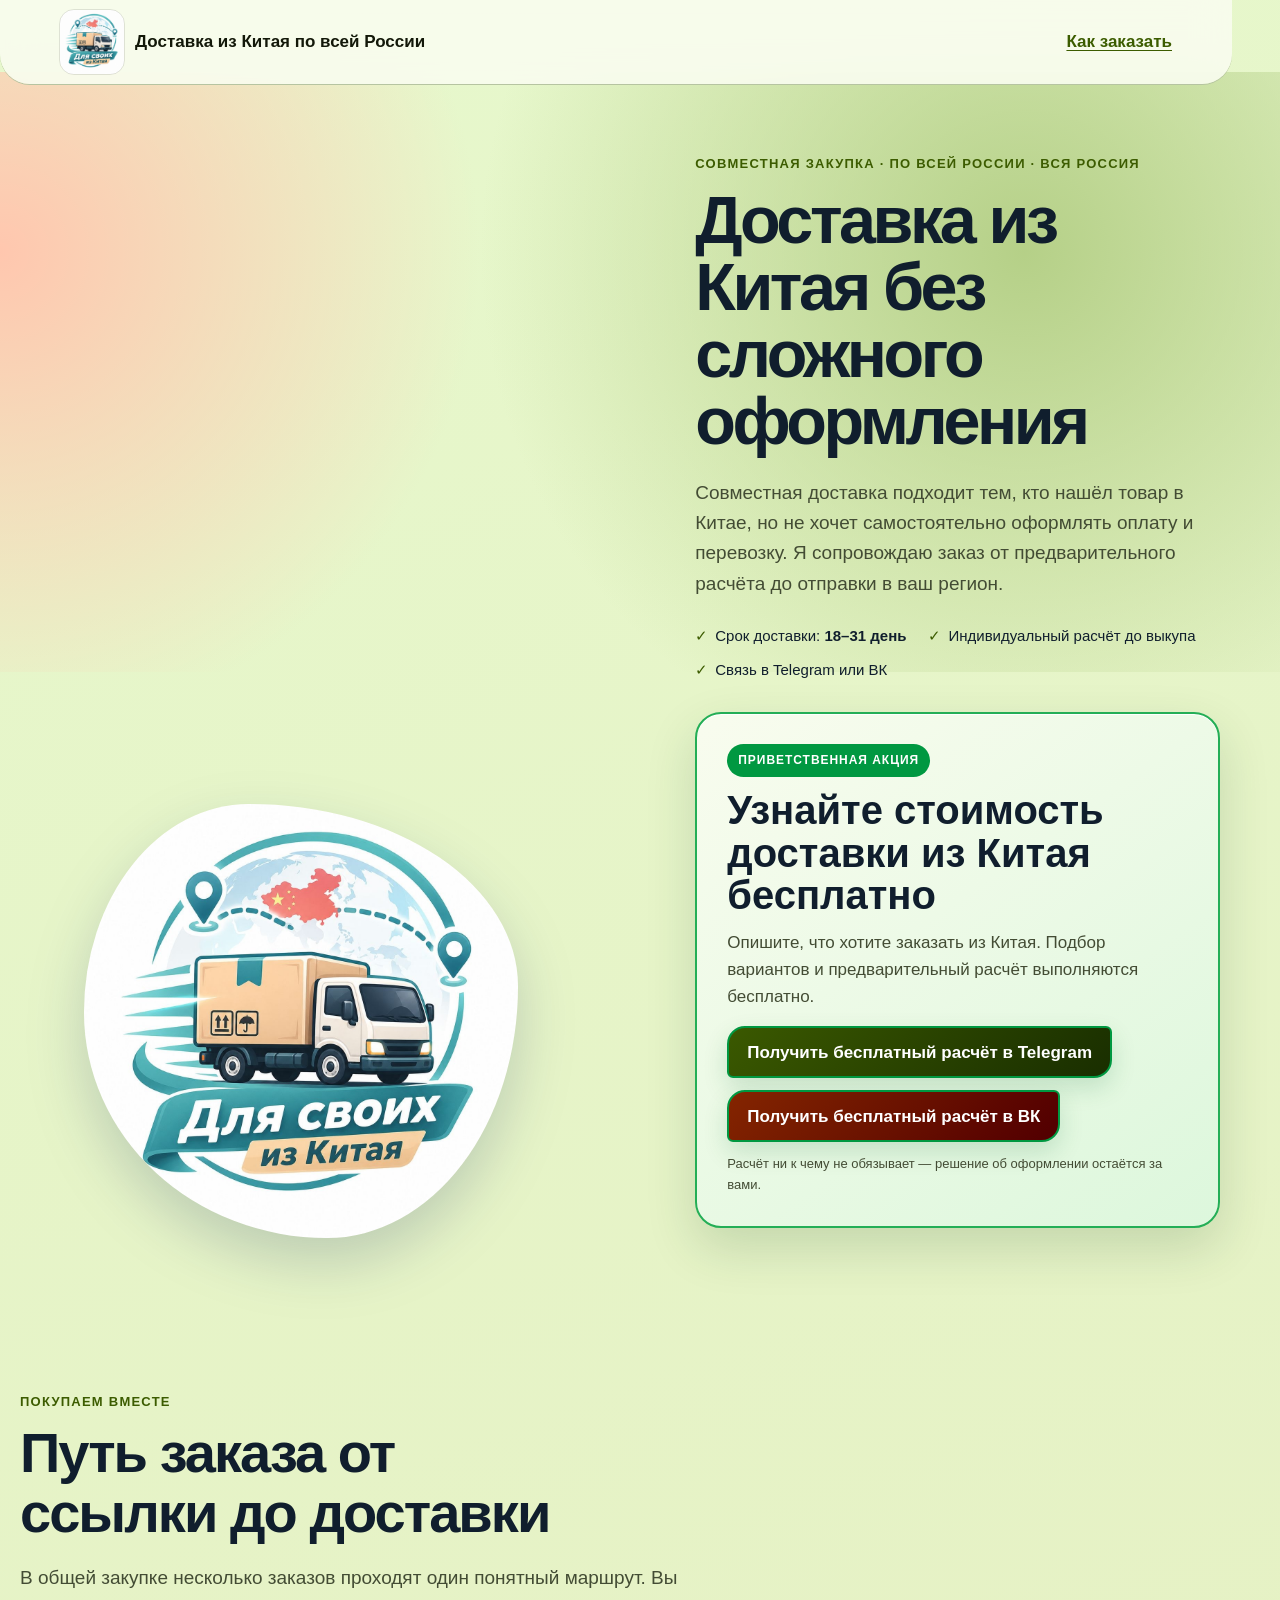
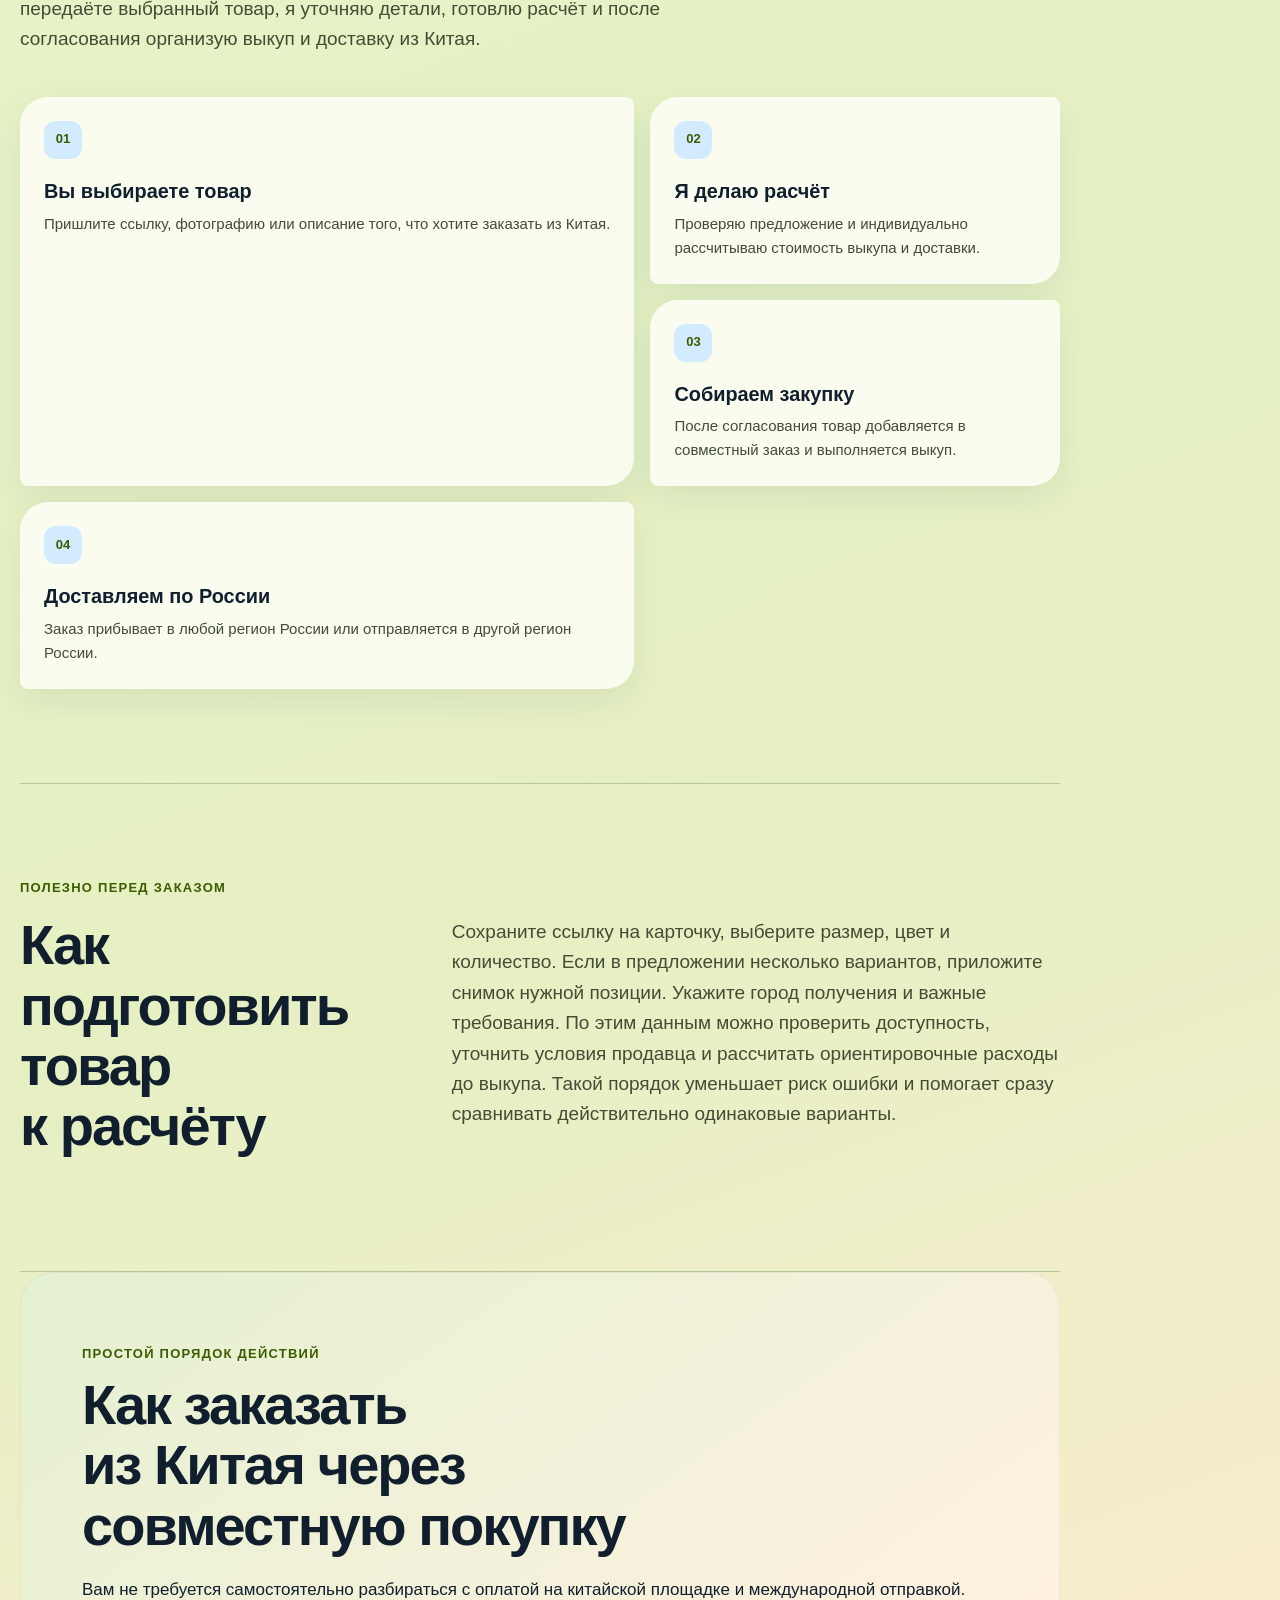
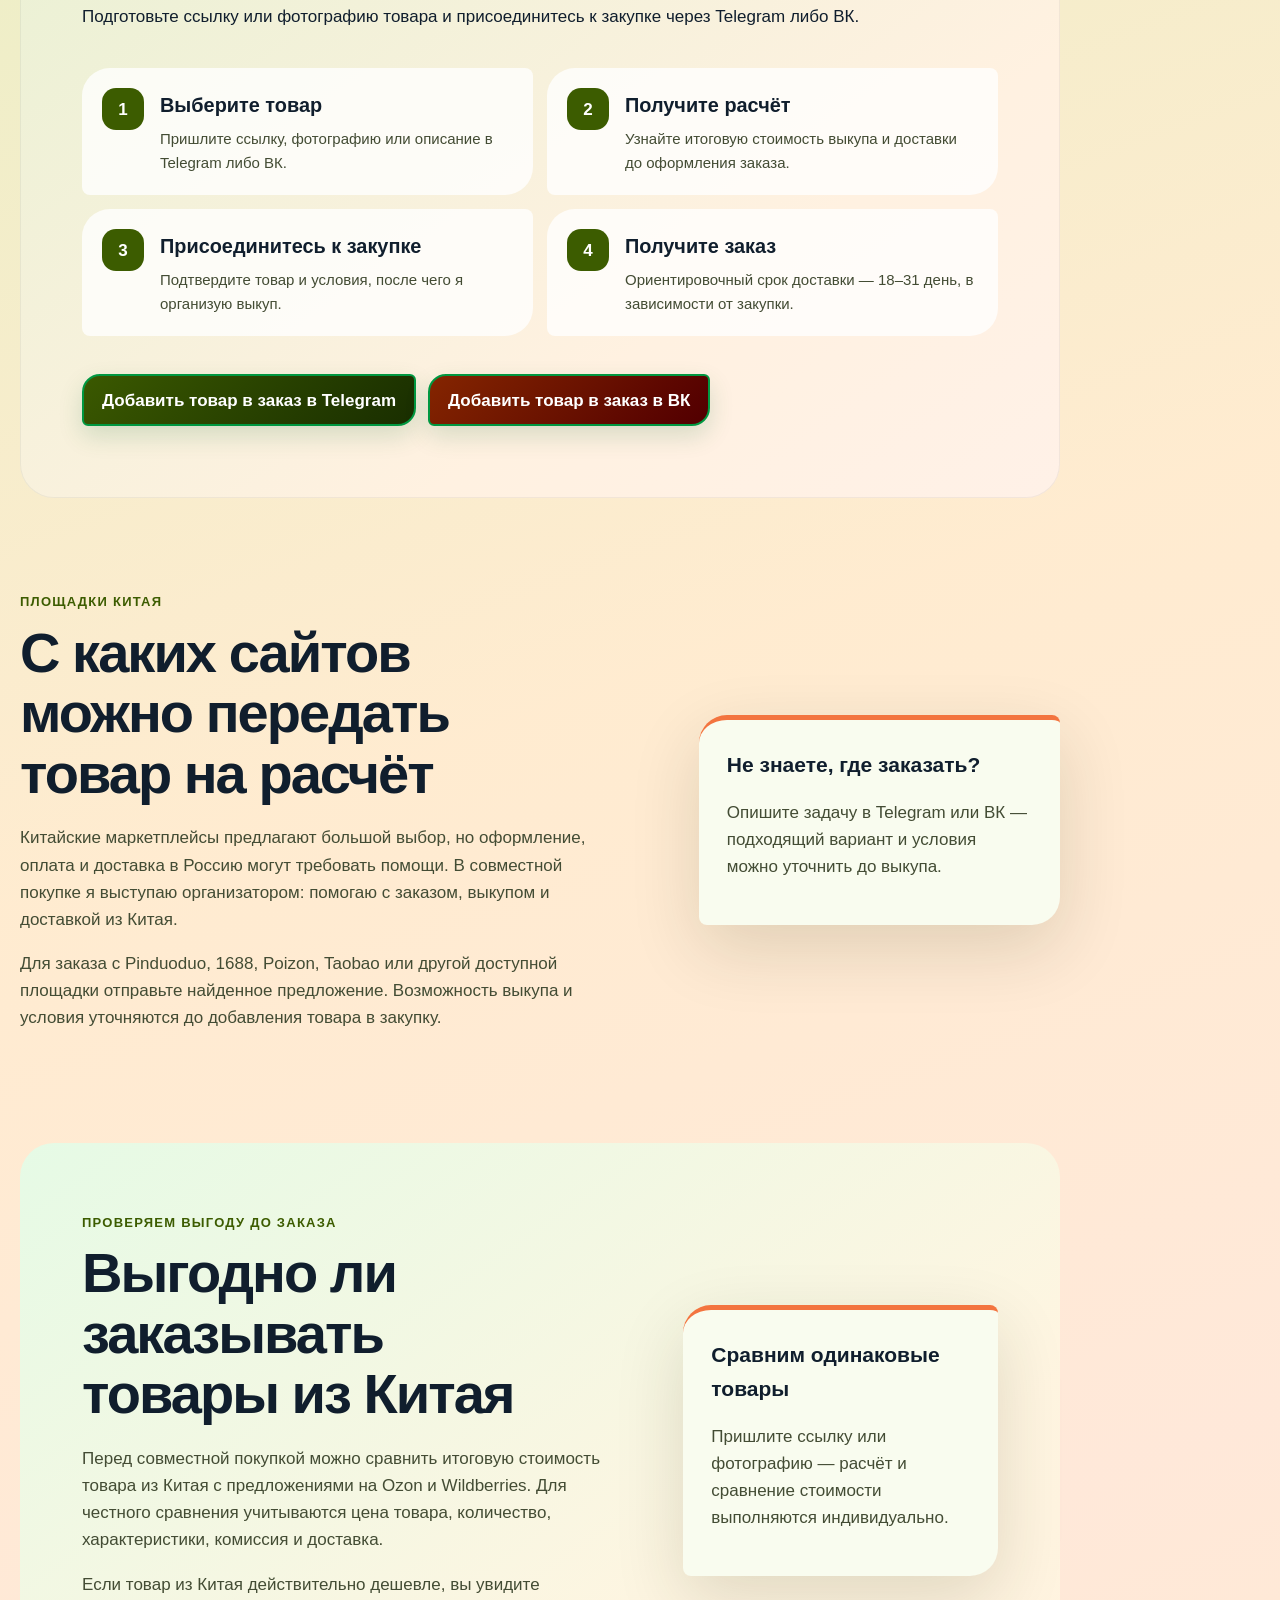
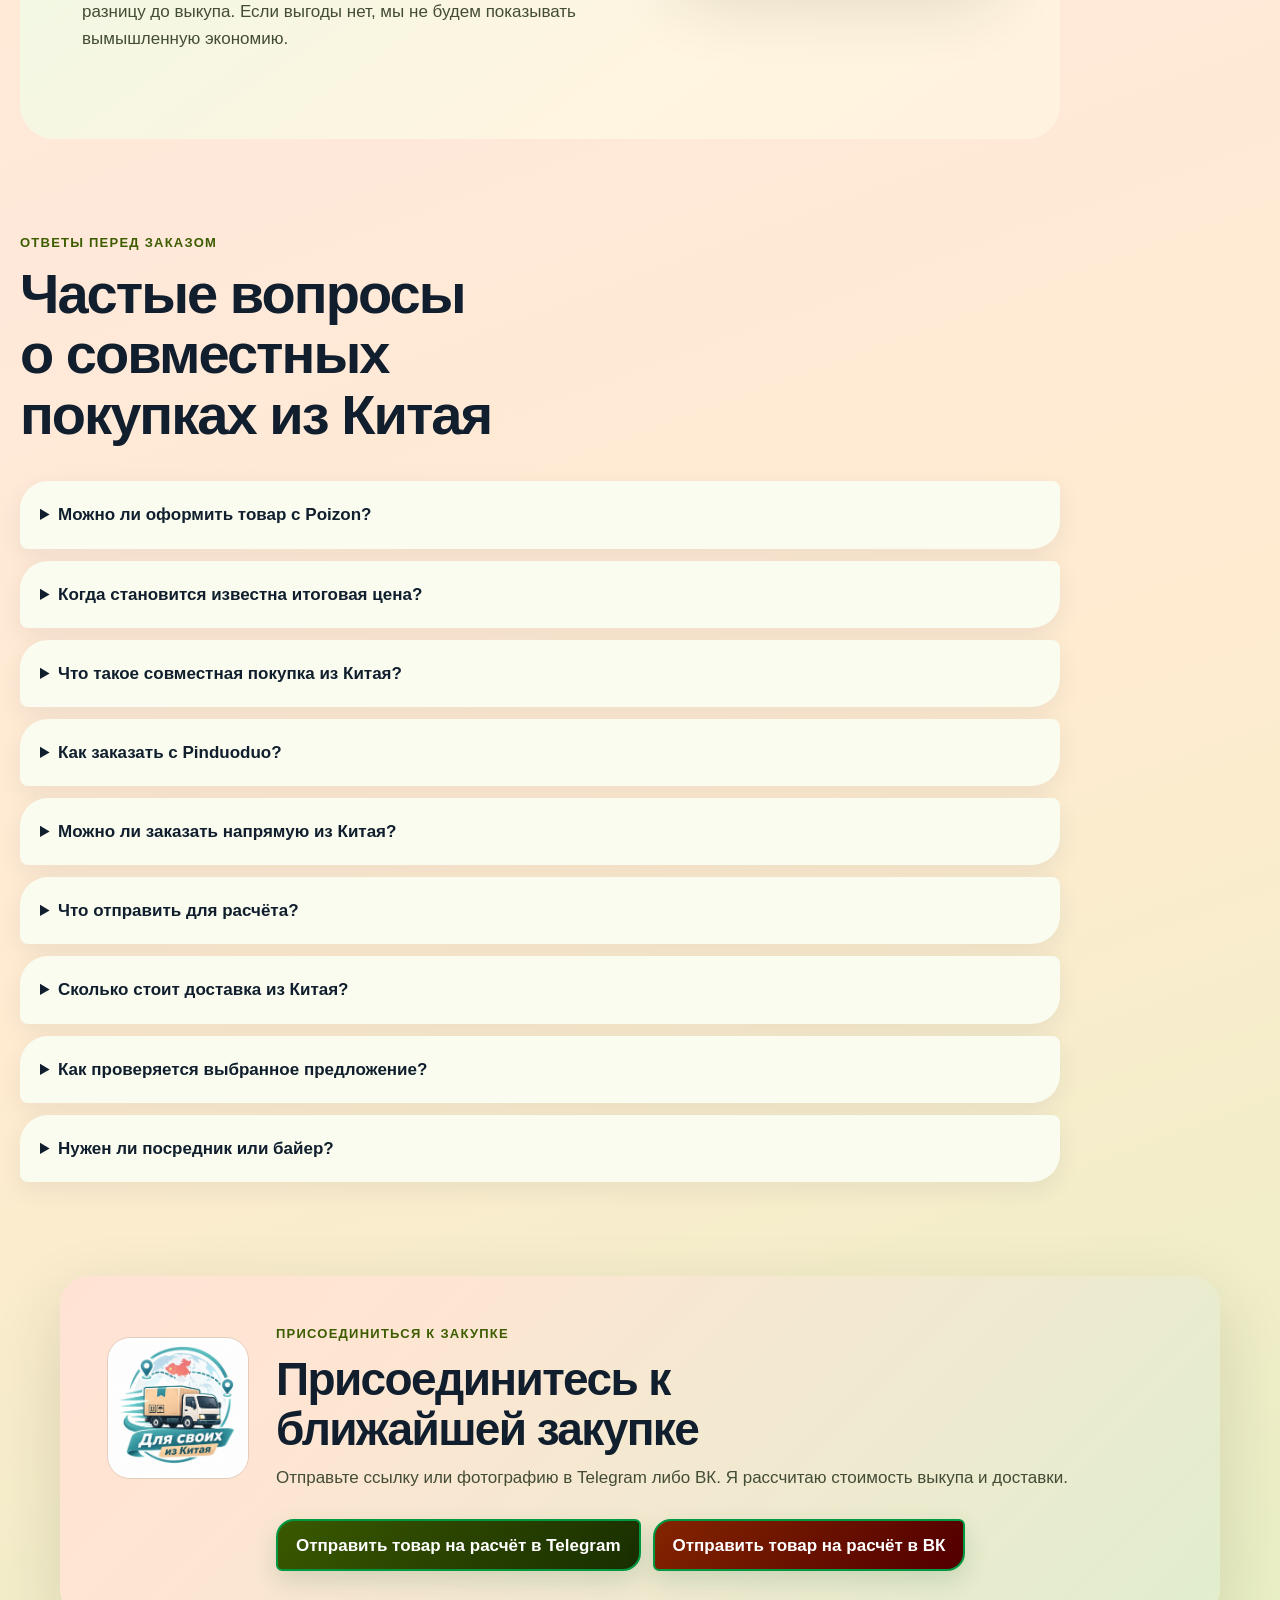
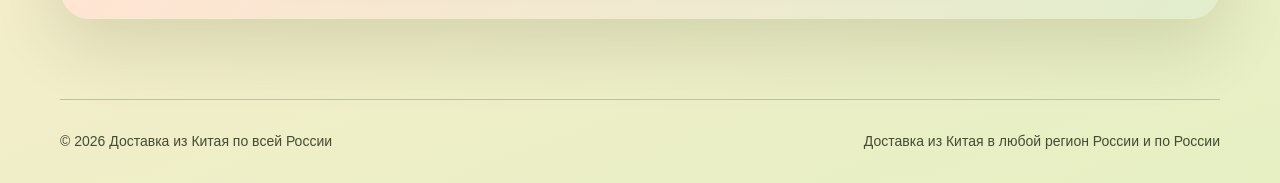
==== commit 873008ea: "Обновление сайта через SiteMaster" ====
--- a/index.html
+++ b/index.html
@@ -71,7 +71,7 @@
           <small>Расчёт ни к чему не обязывает — решение об оформлении остаётся за вами.</small>
         </aside>
       </div>
-      <div class="hero__visual"><img src="assets/cover.svg" alt="Доставка из Китая по всей России: доставка из Китая в любой регион России"></div>
+      <div class="hero__visual"><img src="assets/logo.jpg?v=truck-logo-20260818" alt="Логотип Для своих из Китая — доставка по всей России"></div>
     </section></sm3543ff056-217-4></sm3543ff056-217-3></sm3543ff056-217-2></sm3543ff056-217-1></sm3543ff056-209-4></sm3543ff056-209-3></sm3543ff056-209-2></sm3543ff056-209-1></sm3543ff056-201-4></sm3543ff056-201-3></sm3543ff056-201-2></sm3543ff056-201-1></sm3543ff056-193-4></sm3543ff056-193-3></sm3543ff056-193-2></sm3543ff056-193-1></sm3543ff056-185-4></sm3543ff056-185-3></sm3543ff056-185-2></sm3543ff056-185-1></sm3543ff056-177-4></sm3543ff056-177-3></sm3543ff056-177-2></sm3543ff056-177-1></sm3543ff056-169-4></sm3543ff056-169-3></sm3543ff056-169-2></sm3543ff056-169-1></sm3543ff056-161-4></sm3543ff056-161-3></sm3543ff056-161-2></sm3543ff056-161-1></sm3543ff056-153-4></sm3543ff056-153-3></sm3543ff056-153-2></sm3543ff056-153-1></sm3543ff056-145-4></sm3543ff056-145-3></sm3543ff056-145-2></sm3543ff056-145-1></sm3543ff056-137-4></sm3543ff056-137-3></sm3543ff056-137-2></sm3543ff056-137-1></sm3543ff056-129-4></sm3543ff056-129-3></sm3543ff056-129-2></sm3543ff056-129-1></sm3543ff056-121-4></sm3543ff056-121-3></sm3543ff056-121-2></sm3543ff056-121-1></sm3543ff056-113-4></sm3543ff056-113-3></sm3543ff056-113-2></sm3543ff056-113-1></sm3543ff056-105-4></sm3543ff056-105-3></sm3543ff056-105-2></sm3543ff056-105-1></sm3543ff056-97-4></sm3543ff056-97-3></sm3543ff056-97-2></sm3543ff056-97-1></sm3543ff056-89-4></sm3543ff056-89-3></sm3543ff056-89-2></sm3543ff056-89-1></sm3543ff056-81-4></sm3543ff056-81-3></sm3543ff056-81-2></sm3543ff056-81-1></sm3543ff056-73-4></sm3543ff056-73-3></sm3543ff056-73-2></sm3543ff056-73-1></sm3543ff056-65-4></sm3543ff056-65-3></sm3543ff056-65-2></sm3543ff056-65-1></sm3543ff056-57-4></sm3543ff056-57-3></sm3543ff056-57-2></sm3543ff056-57-1></sm3543ff056-49-4></sm3543ff056-49-3></sm3543ff056-49-2></sm3543ff056-49-1></sm3543ff056-41-4></sm3543ff056-41-3></sm3543ff056-41-2></sm3543ff056-41-1></sm3543ff056-33-4></sm3543ff056-33-3></sm3543ff056-33-2></sm3543ff056-33-1></sm3543ff056-25-4></sm3543ff056-25-3></sm3543ff056-25-2></sm3543ff056-25-1></sm3543ff056-17-4></sm3543ff056-17-3></sm3543ff056-17-2></sm3543ff056-17-1></sm3543ff056-9-4></sm3543ff056-9-3></sm3543ff056-9-2></sm3543ff056-9-1></sm3543ff056-1-4></sm3543ff056-1-3></sm3543ff056-1-2></sm3543ff056-1-1>
 
     <sm3543ff056-2-1 class="structural-wrapper"><sm3543ff056-2-2 class="structural-wrapper"><sm3543ff056-2-3 class="structural-wrapper"><sm3543ff056-2-4 class="structural-wrapper"><sm3543ff056-10-1 class="structural-wrapper"><sm3543ff056-10-2 class="structural-wrapper"><sm3543ff056-10-3 class="structural-wrapper"><sm3543ff056-10-4 class="structural-wrapper"><sm3543ff056-18-1 class="structural-wrapper"><sm3543ff056-18-2 class="structural-wrapper"><sm3543ff056-18-3 class="structural-wrapper"><sm3543ff056-18-4 class="structural-wrapper"><sm3543ff056-26-1 class="structural-wrapper"><sm3543ff056-26-2 class="structural-wrapper"><sm3543ff056-26-3 class="structural-wrapper"><sm3543ff056-26-4 class="structural-wrapper"><sm3543ff056-34-1 class="structural-wrapper"><sm3543ff056-34-2 class="structural-wrapper"><sm3543ff056-34-3 class="structural-wrapper"><sm3543ff056-34-4 class="structural-wrapper"><sm3543ff056-42-1 class="structural-wrapper"><sm3543ff056-42-2 class="structural-wrapper"><sm3543ff056-42-3 class="structural-wrapper"><sm3543ff056-42-4 class="structural-wrapper"><sm3543ff056-50-1 class="structural-wrapper"><sm3543ff056-50-2 class="structural-wrapper"><sm3543ff056-50-3 class="structural-wrapper"><sm3543ff056-50-4 class="structural-wrapper"><sm3543ff056-58-1 class="structural-wrapper"><sm3543ff056-58-2 class="structural-wrapper"><sm3543ff056-58-3 class="structural-wrapper"><sm3543ff056-58-4 class="structural-wrapper"><sm3543ff056-66-1 class="structural-wrapper"><sm3543ff056-66-2 class="structural-wrapper"><sm3543ff056-66-3 class="structural-wrapper"><sm3543ff056-66-4 class="structural-wrapper"><sm3543ff056-74-1 class="structural-wrapper"><sm3543ff056-74-2 class="structural-wrapper"><sm3543ff056-74-3 class="structural-wrapper"><sm3543ff056-74-4 class="structural-wrapper"><sm3543ff056-82-1 class="structural-wrapper"><sm3543ff056-82-2 class="structural-wrapper"><sm3543ff056-82-3 class="structural-wrapper"><sm3543ff056-82-4 class="structural-wrapper"><sm3543ff056-90-1 class="structural-wrapper"><sm3543ff056-90-2 class="structural-wrapper"><sm3543ff056-90-3 class="structural-wrapper"><sm3543ff056-90-4 class="structural-wrapper"><sm3543ff056-98-1 class="structural-wrapper"><sm3543ff056-98-2 class="structural-wrapper"><sm3543ff056-98-3 class="structural-wrapper"><sm3543ff056-98-4 class="structural-wrapper"><sm3543ff056-106-1 class="structural-wrapper"><sm3543ff056-106-2 class="structural-wrapper"><sm3543ff056-106-3 class="structural-wrapper"><sm3543ff056-106-4 class="structural-wrapper"><sm3543ff056-114-1 class="structural-wrapper"><sm3543ff056-114-2 class="structural-wrapper"><sm3543ff056-114-3 class="structural-wrapper"><sm3543ff056-114-4 class="structural-wrapper"><sm3543ff056-122-1 class="structural-wrapper"><sm3543ff056-122-2 class="structural-wrapper"><sm3543ff056-122-3 class="structural-wrapper"><sm3543ff056-122-4 class="structural-wrapper"><sm3543ff056-130-1 class="structural-wrapper"><sm3543ff056-130-2 class="structural-wrapper"><sm3543ff056-130-3 class="structural-wrapper"><sm3543ff056-130-4 class="structural-wrapper"><sm3543ff056-138-1 class="structural-wrapper"><sm3543ff056-138-2 class="structural-wrapper"><sm3543ff056-138-3 class="structural-wrapper"><sm3543ff056-138-4 class="structural-wrapper"><sm3543ff056-146-1 class="structural-wrapper"><sm3543ff056-146-2 class="structural-wrapper"><sm3543ff056-146-3 class="structural-wrapper"><sm3543ff056-146-4 class="structural-wrapper"><sm3543ff056-154-1 class="structural-wrapper"><sm3543ff056-154-2 class="structural-wrapper"><sm3543ff056-154-3 class="structural-wrapper"><sm3543ff056-154-4 class="structural-wrapper"><sm3543ff056-162-1 class="structural-wrapper"><sm3543ff056-162-2 class="structural-wrapper"><sm3543ff056-162-3 class="structural-wrapper"><sm3543ff056-162-4 class="structural-wrapper"><sm3543ff056-170-1 class="structural-wrapper"><sm3543ff056-170-2 class="structural-wrapper"><sm3543ff056-170-3 class="structural-wrapper"><sm3543ff056-170-4 class="structural-wrapper"><sm3543ff056-178-1 class="structural-wrapper"><sm3543ff056-178-2 class="structural-wrapper"><sm3543ff056-178-3 class="structural-wrapper"><sm3543ff056-178-4 class="structural-wrapper"><sm3543ff056-186-1 class="structural-wrapper"><sm3543ff056-186-2 class="structural-wrapper"><sm3543ff056-186-3 class="structural-wrapper"><sm3543ff056-186-4 class="structural-wrapper"><sm3543ff056-194-1 class="structural-wrapper"><sm3543ff056-194-2 class="structural-wrapper"><sm3543ff056-194-3 class="structural-wrapper"><sm3543ff056-194-4 class="structural-wrapper"><sm3543ff056-202-1 class="structural-wrapper"><sm3543ff056-202-2 class="structural-wrapper"><sm3543ff056-202-3 class="structural-wrapper"><sm3543ff056-202-4 class="structural-wrapper"><sm3543ff056-210-1 class="structural-wrapper"><sm3543ff056-210-2 class="structural-wrapper"><sm3543ff056-210-3 class="structural-wrapper"><sm3543ff056-210-4 class="structural-wrapper"><sm3543ff056-218-1 class="structural-wrapper"><sm3543ff056-218-2 class="structural-wrapper"><sm3543ff056-218-3 class="structural-wrapper"><sm3543ff056-218-4 class="structural-wrapper"><section class="section" aria-labelledby="service-title">
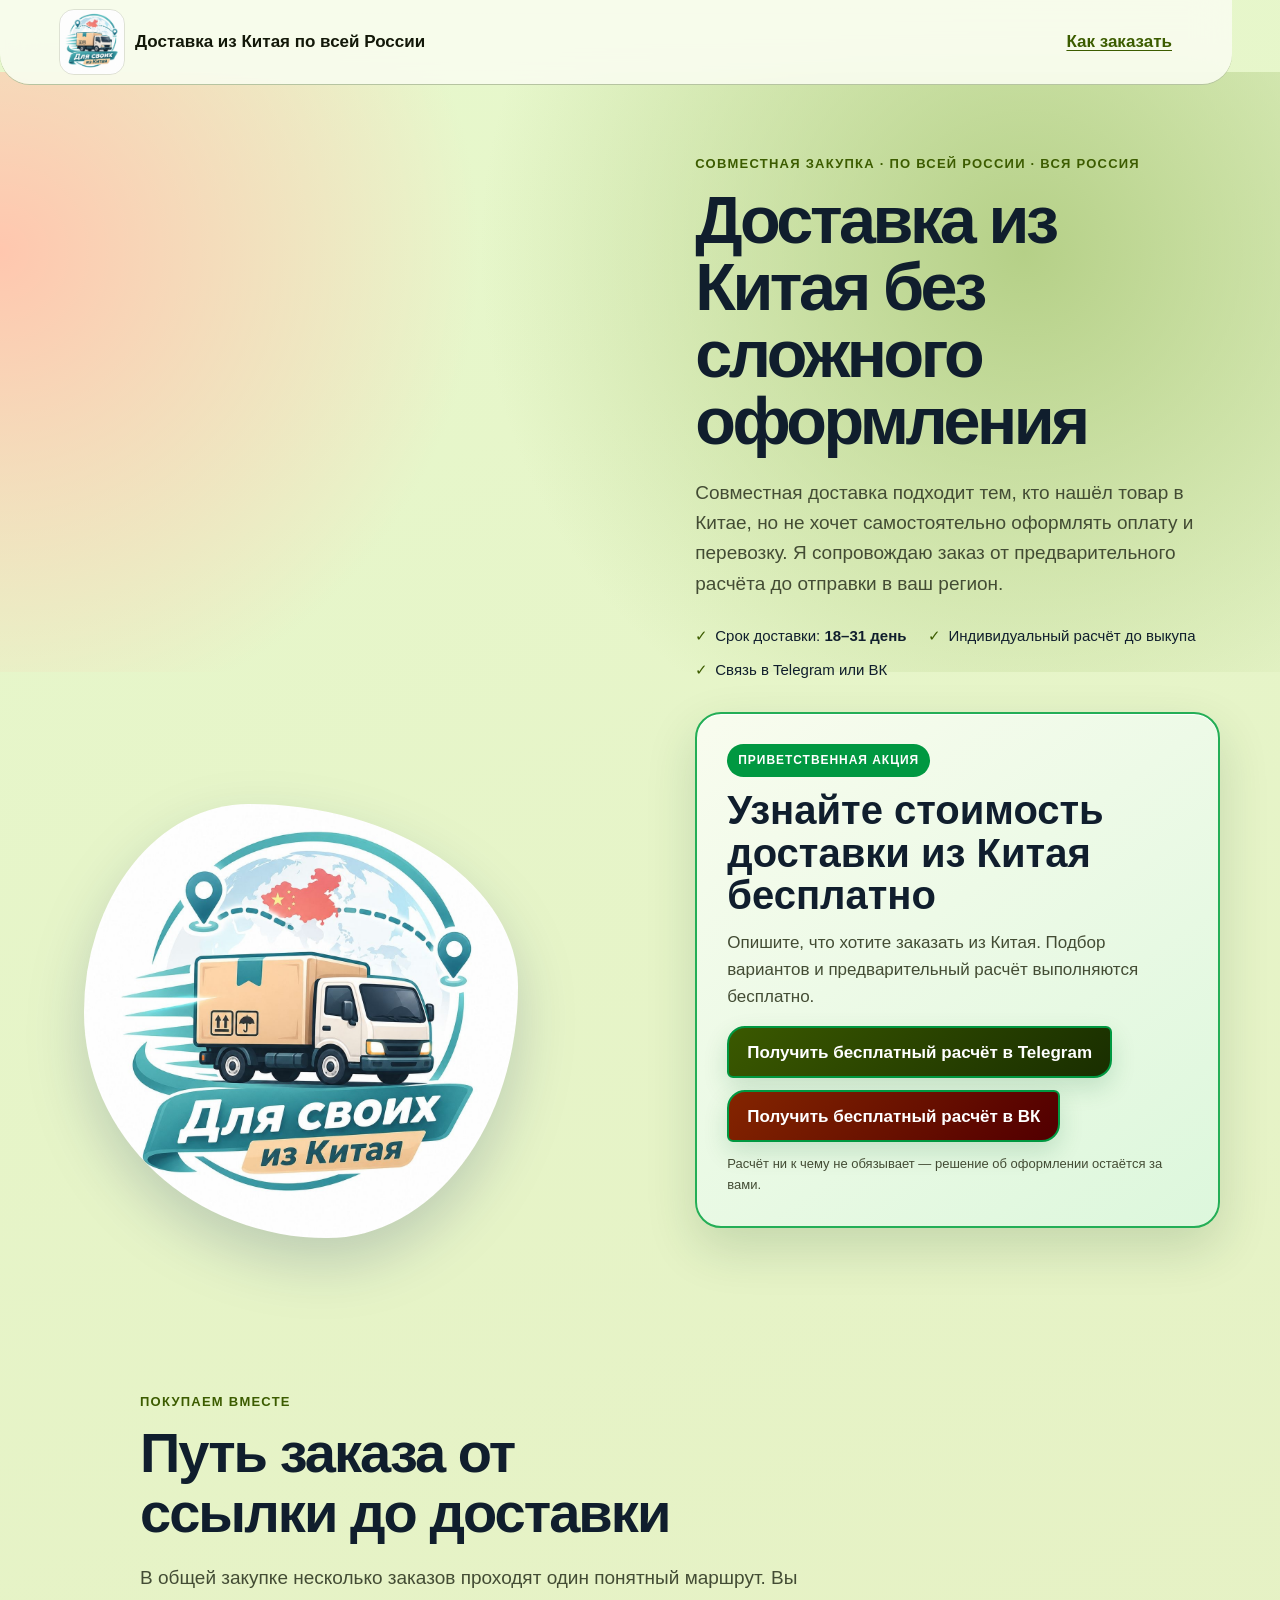
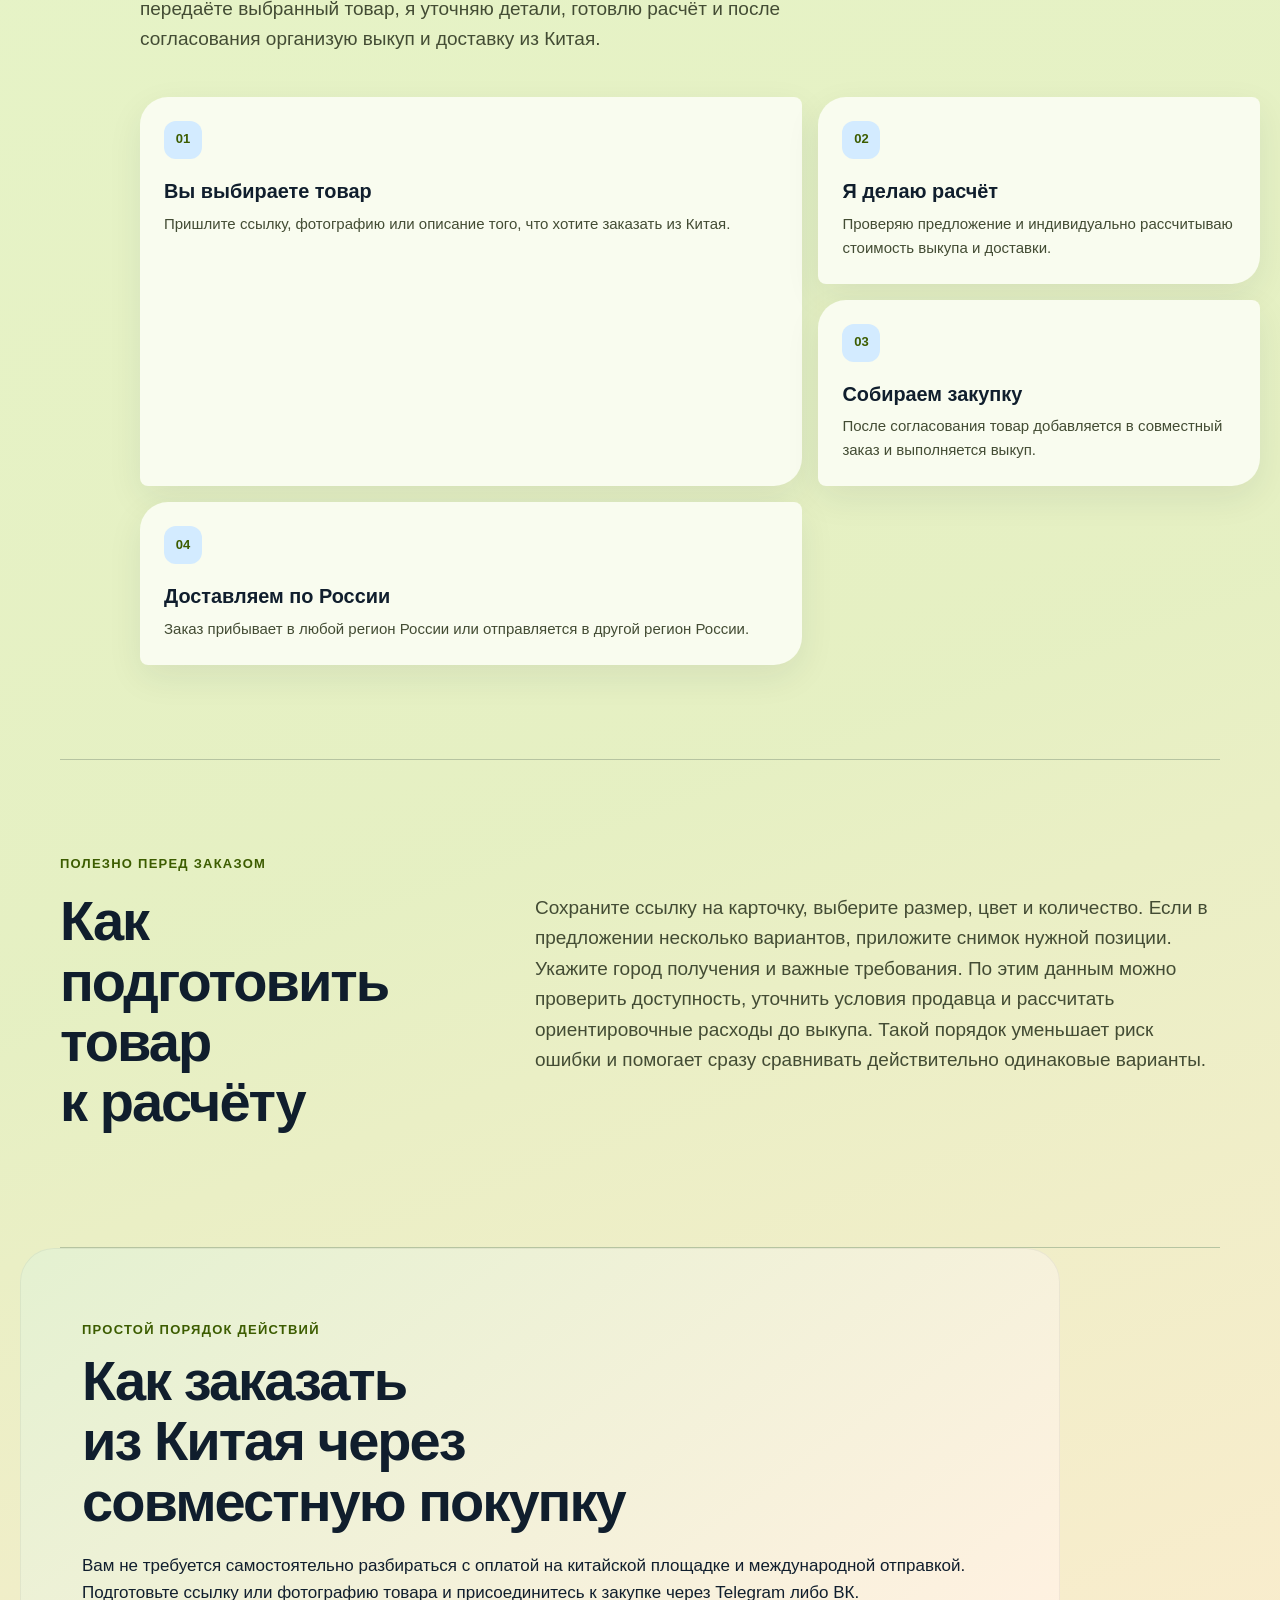
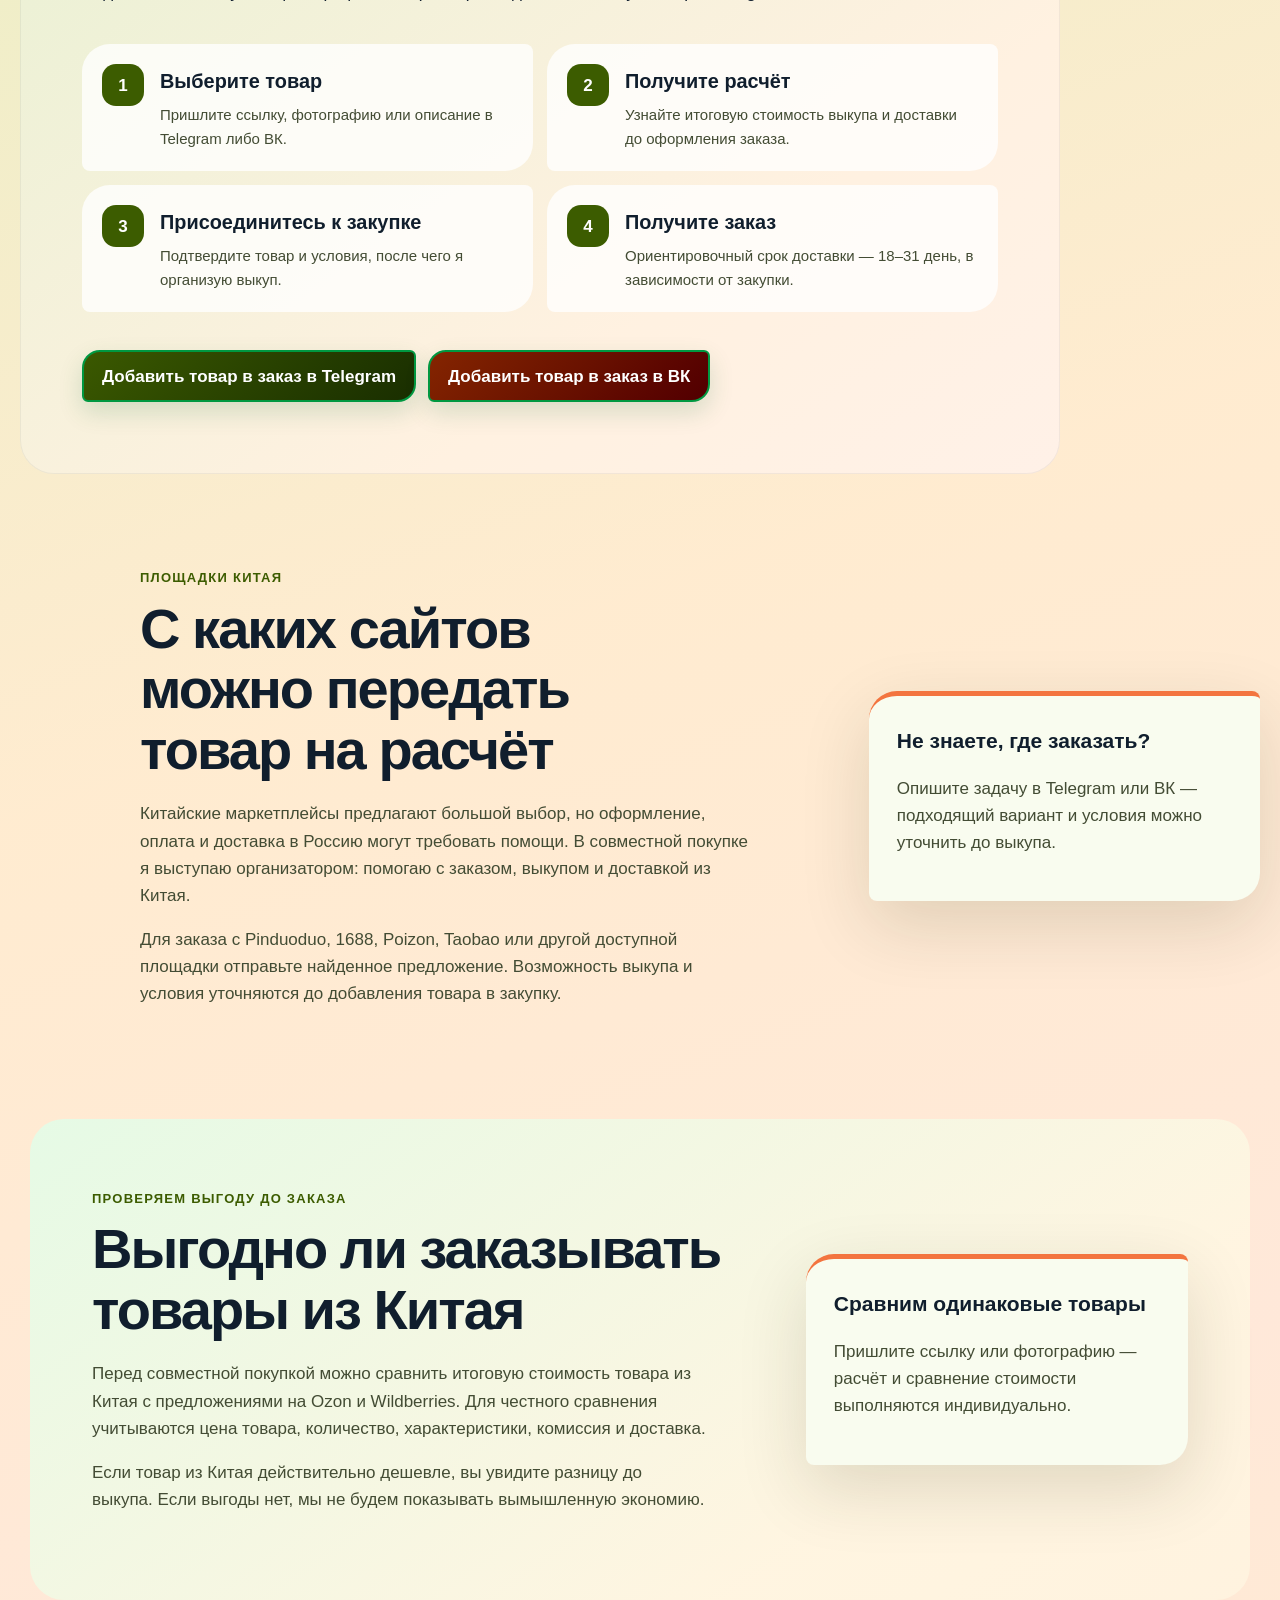
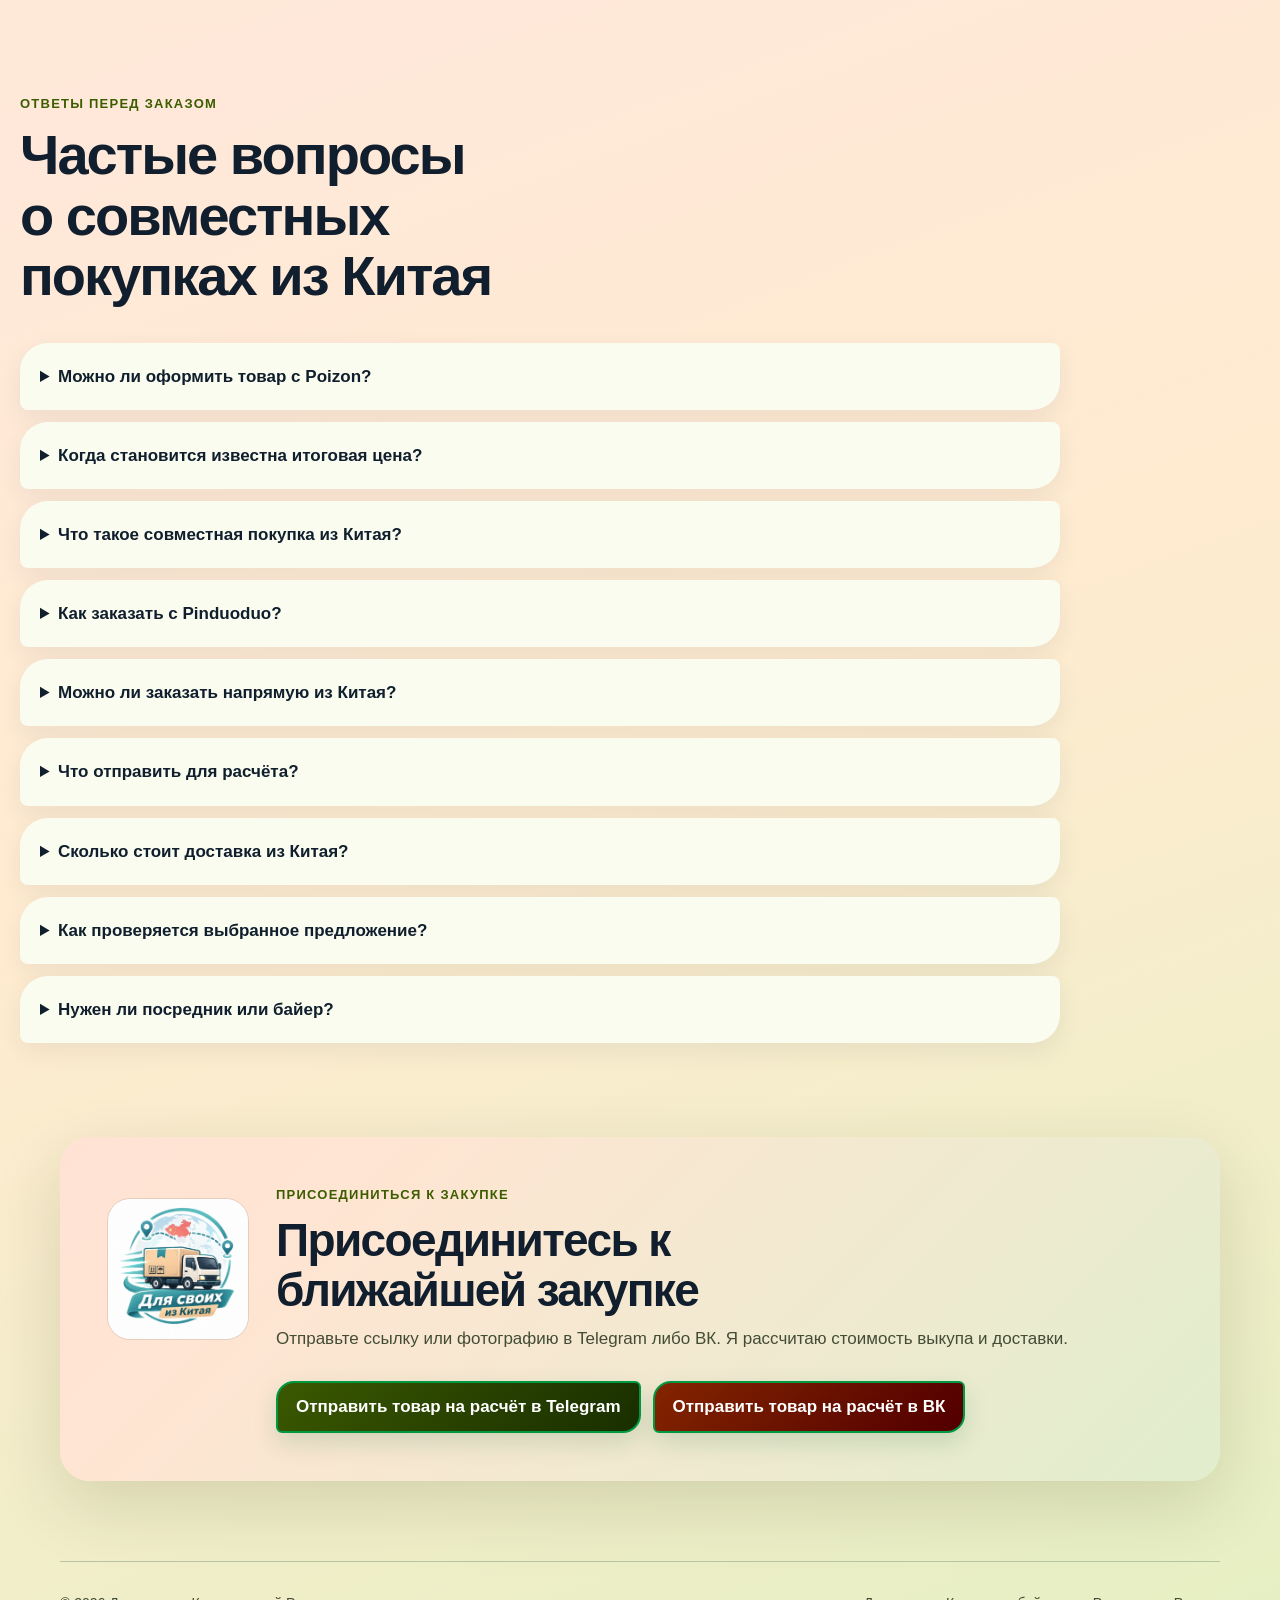
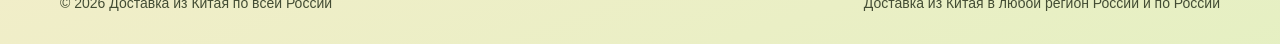
==== commit 434b906b: "Обновление сайта через SiteMaster" ====
--- a/index.html
+++ b/index.html
@@ -42,7 +42,7 @@
   <noscript><div><img src="https://mc.yandex.ru/watch/111693856" style="position:absolute; left:-9999px;" alt="" /></div></noscript>
   <!-- /Yandex.Metrika counter -->
 </head>
-<body class="profile-1 composition-1 layout-1 visual-palette-10 visual-layout-2 visual-shape-4 visual-pattern-5">
+<body data-site-variant="sm117869269" class="profile-1 composition-1 layout-1 visual-palette-10 visual-layout-2 visual-shape-4 visual-pattern-5">
   <a class="skip-link" href="#content">Перейти к содержанию</a>
   <header class="site-header">
     <a class="brand" href="#top" aria-label="Доставка из Китая по всей России — на главную">
@@ -53,7 +53,7 @@
   </header>
 
   <main id="content">
-    <sm3543ff056-1-1 class="structural-wrapper"><sm3543ff056-1-2 class="structural-wrapper"><sm3543ff056-1-3 class="structural-wrapper"><sm3543ff056-1-4 class="structural-wrapper"><sm3543ff056-9-1 class="structural-wrapper"><sm3543ff056-9-2 class="structural-wrapper"><sm3543ff056-9-3 class="structural-wrapper"><sm3543ff056-9-4 class="structural-wrapper"><sm3543ff056-17-1 class="structural-wrapper"><sm3543ff056-17-2 class="structural-wrapper"><sm3543ff056-17-3 class="structural-wrapper"><sm3543ff056-17-4 class="structural-wrapper"><sm3543ff056-25-1 class="structural-wrapper"><sm3543ff056-25-2 class="structural-wrapper"><sm3543ff056-25-3 class="structural-wrapper"><sm3543ff056-25-4 class="structural-wrapper"><sm3543ff056-33-1 class="structural-wrapper"><sm3543ff056-33-2 class="structural-wrapper"><sm3543ff056-33-3 class="structural-wrapper"><sm3543ff056-33-4 class="structural-wrapper"><sm3543ff056-41-1 class="structural-wrapper"><sm3543ff056-41-2 class="structural-wrapper"><sm3543ff056-41-3 class="structural-wrapper"><sm3543ff056-41-4 class="structural-wrapper"><sm3543ff056-49-1 class="structural-wrapper"><sm3543ff056-49-2 class="structural-wrapper"><sm3543ff056-49-3 class="structural-wrapper"><sm3543ff056-49-4 class="structural-wrapper"><sm3543ff056-57-1 class="structural-wrapper"><sm3543ff056-57-2 class="structural-wrapper"><sm3543ff056-57-3 class="structural-wrapper"><sm3543ff056-57-4 class="structural-wrapper"><sm3543ff056-65-1 class="structural-wrapper"><sm3543ff056-65-2 class="structural-wrapper"><sm3543ff056-65-3 class="structural-wrapper"><sm3543ff056-65-4 class="structural-wrapper"><sm3543ff056-73-1 class="structural-wrapper"><sm3543ff056-73-2 class="structural-wrapper"><sm3543ff056-73-3 class="structural-wrapper"><sm3543ff056-73-4 class="structural-wrapper"><sm3543ff056-81-1 class="structural-wrapper"><sm3543ff056-81-2 class="structural-wrapper"><sm3543ff056-81-3 class="structural-wrapper"><sm3543ff056-81-4 class="structural-wrapper"><sm3543ff056-89-1 class="structural-wrapper"><sm3543ff056-89-2 class="structural-wrapper"><sm3543ff056-89-3 class="structural-wrapper"><sm3543ff056-89-4 class="structural-wrapper"><sm3543ff056-97-1 class="structural-wrapper"><sm3543ff056-97-2 class="structural-wrapper"><sm3543ff056-97-3 class="structural-wrapper"><sm3543ff056-97-4 class="structural-wrapper"><sm3543ff056-105-1 class="structural-wrapper"><sm3543ff056-105-2 class="structural-wrapper"><sm3543ff056-105-3 class="structural-wrapper"><sm3543ff056-105-4 class="structural-wrapper"><sm3543ff056-113-1 class="structural-wrapper"><sm3543ff056-113-2 class="structural-wrapper"><sm3543ff056-113-3 class="structural-wrapper"><sm3543ff056-113-4 class="structural-wrapper"><sm3543ff056-121-1 class="structural-wrapper"><sm3543ff056-121-2 class="structural-wrapper"><sm3543ff056-121-3 class="structural-wrapper"><sm3543ff056-121-4 class="structural-wrapper"><sm3543ff056-129-1 class="structural-wrapper"><sm3543ff056-129-2 class="structural-wrapper"><sm3543ff056-129-3 class="structural-wrapper"><sm3543ff056-129-4 class="structural-wrapper"><sm3543ff056-137-1 class="structural-wrapper"><sm3543ff056-137-2 class="structural-wrapper"><sm3543ff056-137-3 class="structural-wrapper"><sm3543ff056-137-4 class="structural-wrapper"><sm3543ff056-145-1 class="structural-wrapper"><sm3543ff056-145-2 class="structural-wrapper"><sm3543ff056-145-3 class="structural-wrapper"><sm3543ff056-145-4 class="structural-wrapper"><sm3543ff056-153-1 class="structural-wrapper"><sm3543ff056-153-2 class="structural-wrapper"><sm3543ff056-153-3 class="structural-wrapper"><sm3543ff056-153-4 class="structural-wrapper"><sm3543ff056-161-1 class="structural-wrapper"><sm3543ff056-161-2 class="structural-wrapper"><sm3543ff056-161-3 class="structural-wrapper"><sm3543ff056-161-4 class="structural-wrapper"><sm3543ff056-169-1 class="structural-wrapper"><sm3543ff056-169-2 class="structural-wrapper"><sm3543ff056-169-3 class="structural-wrapper"><sm3543ff056-169-4 class="structural-wrapper"><sm3543ff056-177-1 class="structural-wrapper"><sm3543ff056-177-2 class="structural-wrapper"><sm3543ff056-177-3 class="structural-wrapper"><sm3543ff056-177-4 class="structural-wrapper"><sm3543ff056-185-1 class="structural-wrapper"><sm3543ff056-185-2 class="structural-wrapper"><sm3543ff056-185-3 class="structural-wrapper"><sm3543ff056-185-4 class="structural-wrapper"><sm3543ff056-193-1 class="structural-wrapper"><sm3543ff056-193-2 class="structural-wrapper"><sm3543ff056-193-3 class="structural-wrapper"><sm3543ff056-193-4 class="structural-wrapper"><sm3543ff056-201-1 class="structural-wrapper"><sm3543ff056-201-2 class="structural-wrapper"><sm3543ff056-201-3 class="structural-wrapper"><sm3543ff056-201-4 class="structural-wrapper"><sm3543ff056-209-1 class="structural-wrapper"><sm3543ff056-209-2 class="structural-wrapper"><sm3543ff056-209-3 class="structural-wrapper"><sm3543ff056-209-4 class="structural-wrapper"><sm3543ff056-217-1 class="structural-wrapper"><sm3543ff056-217-2 class="structural-wrapper"><sm3543ff056-217-3 class="structural-wrapper"><sm3543ff056-217-4 class="structural-wrapper"><section class="hero" id="top">
+    <section class="hero" id="top">
       <div class="hero__copy">
         <p class="eyebrow">Совместная закупка · по всей России · вся Россия</p>
         <h1>Доставка из Китая без сложного оформления</h1>
@@ -72,9 +72,9 @@
         </aside>
       </div>
       <div class="hero__visual"><img src="assets/logo.jpg?v=truck-logo-20260818" alt="Логотип Для своих из Китая — доставка по всей России"></div>
-    </section></sm3543ff056-217-4></sm3543ff056-217-3></sm3543ff056-217-2></sm3543ff056-217-1></sm3543ff056-209-4></sm3543ff056-209-3></sm3543ff056-209-2></sm3543ff056-209-1></sm3543ff056-201-4></sm3543ff056-201-3></sm3543ff056-201-2></sm3543ff056-201-1></sm3543ff056-193-4></sm3543ff056-193-3></sm3543ff056-193-2></sm3543ff056-193-1></sm3543ff056-185-4></sm3543ff056-185-3></sm3543ff056-185-2></sm3543ff056-185-1></sm3543ff056-177-4></sm3543ff056-177-3></sm3543ff056-177-2></sm3543ff056-177-1></sm3543ff056-169-4></sm3543ff056-169-3></sm3543ff056-169-2></sm3543ff056-169-1></sm3543ff056-161-4></sm3543ff056-161-3></sm3543ff056-161-2></sm3543ff056-161-1></sm3543ff056-153-4></sm3543ff056-153-3></sm3543ff056-153-2></sm3543ff056-153-1></sm3543ff056-145-4></sm3543ff056-145-3></sm3543ff056-145-2></sm3543ff056-145-1></sm3543ff056-137-4></sm3543ff056-137-3></sm3543ff056-137-2></sm3543ff056-137-1></sm3543ff056-129-4></sm3543ff056-129-3></sm3543ff056-129-2></sm3543ff056-129-1></sm3543ff056-121-4></sm3543ff056-121-3></sm3543ff056-121-2></sm3543ff056-121-1></sm3543ff056-113-4></sm3543ff056-113-3></sm3543ff056-113-2></sm3543ff056-113-1></sm3543ff056-105-4></sm3543ff056-105-3></sm3543ff056-105-2></sm3543ff056-105-1></sm3543ff056-97-4></sm3543ff056-97-3></sm3543ff056-97-2></sm3543ff056-97-1></sm3543ff056-89-4></sm3543ff056-89-3></sm3543ff056-89-2></sm3543ff056-89-1></sm3543ff056-81-4></sm3543ff056-81-3></sm3543ff056-81-2></sm3543ff056-81-1></sm3543ff056-73-4></sm3543ff056-73-3></sm3543ff056-73-2></sm3543ff056-73-1></sm3543ff056-65-4></sm3543ff056-65-3></sm3543ff056-65-2></sm3543ff056-65-1></sm3543ff056-57-4></sm3543ff056-57-3></sm3543ff056-57-2></sm3543ff056-57-1></sm3543ff056-49-4></sm3543ff056-49-3></sm3543ff056-49-2></sm3543ff056-49-1></sm3543ff056-41-4></sm3543ff056-41-3></sm3543ff056-41-2></sm3543ff056-41-1></sm3543ff056-33-4></sm3543ff056-33-3></sm3543ff056-33-2></sm3543ff056-33-1></sm3543ff056-25-4></sm3543ff056-25-3></sm3543ff056-25-2></sm3543ff056-25-1></sm3543ff056-17-4></sm3543ff056-17-3></sm3543ff056-17-2></sm3543ff056-17-1></sm3543ff056-9-4></sm3543ff056-9-3></sm3543ff056-9-2></sm3543ff056-9-1></sm3543ff056-1-4></sm3543ff056-1-3></sm3543ff056-1-2></sm3543ff056-1-1>
+    </section>
 
-    <sm3543ff056-2-1 class="structural-wrapper"><sm3543ff056-2-2 class="structural-wrapper"><sm3543ff056-2-3 class="structural-wrapper"><sm3543ff056-2-4 class="structural-wrapper"><sm3543ff056-10-1 class="structural-wrapper"><sm3543ff056-10-2 class="structural-wrapper"><sm3543ff056-10-3 class="structural-wrapper"><sm3543ff056-10-4 class="structural-wrapper"><sm3543ff056-18-1 class="structural-wrapper"><sm3543ff056-18-2 class="structural-wrapper"><sm3543ff056-18-3 class="structural-wrapper"><sm3543ff056-18-4 class="structural-wrapper"><sm3543ff056-26-1 class="structural-wrapper"><sm3543ff056-26-2 class="structural-wrapper"><sm3543ff056-26-3 class="structural-wrapper"><sm3543ff056-26-4 class="structural-wrapper"><sm3543ff056-34-1 class="structural-wrapper"><sm3543ff056-34-2 class="structural-wrapper"><sm3543ff056-34-3 class="structural-wrapper"><sm3543ff056-34-4 class="structural-wrapper"><sm3543ff056-42-1 class="structural-wrapper"><sm3543ff056-42-2 class="structural-wrapper"><sm3543ff056-42-3 class="structural-wrapper"><sm3543ff056-42-4 class="structural-wrapper"><sm3543ff056-50-1 class="structural-wrapper"><sm3543ff056-50-2 class="structural-wrapper"><sm3543ff056-50-3 class="structural-wrapper"><sm3543ff056-50-4 class="structural-wrapper"><sm3543ff056-58-1 class="structural-wrapper"><sm3543ff056-58-2 class="structural-wrapper"><sm3543ff056-58-3 class="structural-wrapper"><sm3543ff056-58-4 class="structural-wrapper"><sm3543ff056-66-1 class="structural-wrapper"><sm3543ff056-66-2 class="structural-wrapper"><sm3543ff056-66-3 class="structural-wrapper"><sm3543ff056-66-4 class="structural-wrapper"><sm3543ff056-74-1 class="structural-wrapper"><sm3543ff056-74-2 class="structural-wrapper"><sm3543ff056-74-3 class="structural-wrapper"><sm3543ff056-74-4 class="structural-wrapper"><sm3543ff056-82-1 class="structural-wrapper"><sm3543ff056-82-2 class="structural-wrapper"><sm3543ff056-82-3 class="structural-wrapper"><sm3543ff056-82-4 class="structural-wrapper"><sm3543ff056-90-1 class="structural-wrapper"><sm3543ff056-90-2 class="structural-wrapper"><sm3543ff056-90-3 class="structural-wrapper"><sm3543ff056-90-4 class="structural-wrapper"><sm3543ff056-98-1 class="structural-wrapper"><sm3543ff056-98-2 class="structural-wrapper"><sm3543ff056-98-3 class="structural-wrapper"><sm3543ff056-98-4 class="structural-wrapper"><sm3543ff056-106-1 class="structural-wrapper"><sm3543ff056-106-2 class="structural-wrapper"><sm3543ff056-106-3 class="structural-wrapper"><sm3543ff056-106-4 class="structural-wrapper"><sm3543ff056-114-1 class="structural-wrapper"><sm3543ff056-114-2 class="structural-wrapper"><sm3543ff056-114-3 class="structural-wrapper"><sm3543ff056-114-4 class="structural-wrapper"><sm3543ff056-122-1 class="structural-wrapper"><sm3543ff056-122-2 class="structural-wrapper"><sm3543ff056-122-3 class="structural-wrapper"><sm3543ff056-122-4 class="structural-wrapper"><sm3543ff056-130-1 class="structural-wrapper"><sm3543ff056-130-2 class="structural-wrapper"><sm3543ff056-130-3 class="structural-wrapper"><sm3543ff056-130-4 class="structural-wrapper"><sm3543ff056-138-1 class="structural-wrapper"><sm3543ff056-138-2 class="structural-wrapper"><sm3543ff056-138-3 class="structural-wrapper"><sm3543ff056-138-4 class="structural-wrapper"><sm3543ff056-146-1 class="structural-wrapper"><sm3543ff056-146-2 class="structural-wrapper"><sm3543ff056-146-3 class="structural-wrapper"><sm3543ff056-146-4 class="structural-wrapper"><sm3543ff056-154-1 class="structural-wrapper"><sm3543ff056-154-2 class="structural-wrapper"><sm3543ff056-154-3 class="structural-wrapper"><sm3543ff056-154-4 class="structural-wrapper"><sm3543ff056-162-1 class="structural-wrapper"><sm3543ff056-162-2 class="structural-wrapper"><sm3543ff056-162-3 class="structural-wrapper"><sm3543ff056-162-4 class="structural-wrapper"><sm3543ff056-170-1 class="structural-wrapper"><sm3543ff056-170-2 class="structural-wrapper"><sm3543ff056-170-3 class="structural-wrapper"><sm3543ff056-170-4 class="structural-wrapper"><sm3543ff056-178-1 class="structural-wrapper"><sm3543ff056-178-2 class="structural-wrapper"><sm3543ff056-178-3 class="structural-wrapper"><sm3543ff056-178-4 class="structural-wrapper"><sm3543ff056-186-1 class="structural-wrapper"><sm3543ff056-186-2 class="structural-wrapper"><sm3543ff056-186-3 class="structural-wrapper"><sm3543ff056-186-4 class="structural-wrapper"><sm3543ff056-194-1 class="structural-wrapper"><sm3543ff056-194-2 class="structural-wrapper"><sm3543ff056-194-3 class="structural-wrapper"><sm3543ff056-194-4 class="structural-wrapper"><sm3543ff056-202-1 class="structural-wrapper"><sm3543ff056-202-2 class="structural-wrapper"><sm3543ff056-202-3 class="structural-wrapper"><sm3543ff056-202-4 class="structural-wrapper"><sm3543ff056-210-1 class="structural-wrapper"><sm3543ff056-210-2 class="structural-wrapper"><sm3543ff056-210-3 class="structural-wrapper"><sm3543ff056-210-4 class="structural-wrapper"><sm3543ff056-218-1 class="structural-wrapper"><sm3543ff056-218-2 class="structural-wrapper"><sm3543ff056-218-3 class="structural-wrapper"><sm3543ff056-218-4 class="structural-wrapper"><section class="section" aria-labelledby="service-title">
+    <section class="section" aria-labelledby="service-title">
       <p class="eyebrow">Покупаем вместе</p>
       <h2 id="service-title">Путь заказа от ссылки до доставки</h2>
       <p class="section__intro">В общей закупке несколько заказов проходят один понятный маршрут. Вы передаёте выбранный товар, я уточняю детали, готовлю расчёт и после согласования организую выкуп и доставку из Китая.</p>
@@ -84,15 +84,15 @@
         <article><span>03</span><h3>Собираем закупку</h3><p>После согласования товар добавляется в совместный заказ и выполняется выкуп.</p></article>
         <article><span>04</span><h3>Доставляем по России</h3><p>Заказ прибывает в любой регион России или отправляется в другой регион России.</p></article>
       </div>
-    </section></sm3543ff056-218-4></sm3543ff056-218-3></sm3543ff056-218-2></sm3543ff056-218-1></sm3543ff056-210-4></sm3543ff056-210-3></sm3543ff056-210-2></sm3543ff056-210-1></sm3543ff056-202-4></sm3543ff056-202-3></sm3543ff056-202-2></sm3543ff056-202-1></sm3543ff056-194-4></sm3543ff056-194-3></sm3543ff056-194-2></sm3543ff056-194-1></sm3543ff056-186-4></sm3543ff056-186-3></sm3543ff056-186-2></sm3543ff056-186-1></sm3543ff056-178-4></sm3543ff056-178-3></sm3543ff056-178-2></sm3543ff056-178-1></sm3543ff056-170-4></sm3543ff056-170-3></sm3543ff056-170-2></sm3543ff056-170-1></sm3543ff056-162-4></sm3543ff056-162-3></sm3543ff056-162-2></sm3543ff056-162-1></sm3543ff056-154-4></sm3543ff056-154-3></sm3543ff056-154-2></sm3543ff056-154-1></sm3543ff056-146-4></sm3543ff056-146-3></sm3543ff056-146-2></sm3543ff056-146-1></sm3543ff056-138-4></sm3543ff056-138-3></sm3543ff056-138-2></sm3543ff056-138-1></sm3543ff056-130-4></sm3543ff056-130-3></sm3543ff056-130-2></sm3543ff056-130-1></sm3543ff056-122-4></sm3543ff056-122-3></sm3543ff056-122-2></sm3543ff056-122-1></sm3543ff056-114-4></sm3543ff056-114-3></sm3543ff056-114-2></sm3543ff056-114-1></sm3543ff056-106-4></sm3543ff056-106-3></sm3543ff056-106-2></sm3543ff056-106-1></sm3543ff056-98-4></sm3543ff056-98-3></sm3543ff056-98-2></sm3543ff056-98-1></sm3543ff056-90-4></sm3543ff056-90-3></sm3543ff056-90-2></sm3543ff056-90-1></sm3543ff056-82-4></sm3543ff056-82-3></sm3543ff056-82-2></sm3543ff056-82-1></sm3543ff056-74-4></sm3543ff056-74-3></sm3543ff056-74-2></sm3543ff056-74-1></sm3543ff056-66-4></sm3543ff056-66-3></sm3543ff056-66-2></sm3543ff056-66-1></sm3543ff056-58-4></sm3543ff056-58-3></sm3543ff056-58-2></sm3543ff056-58-1></sm3543ff056-50-4></sm3543ff056-50-3></sm3543ff056-50-2></sm3543ff056-50-1></sm3543ff056-42-4></sm3543ff056-42-3></sm3543ff056-42-2></sm3543ff056-42-1></sm3543ff056-34-4></sm3543ff056-34-3></sm3543ff056-34-2></sm3543ff056-34-1></sm3543ff056-26-4></sm3543ff056-26-3></sm3543ff056-26-2></sm3543ff056-26-1></sm3543ff056-18-4></sm3543ff056-18-3></sm3543ff056-18-2></sm3543ff056-18-1></sm3543ff056-10-4></sm3543ff056-10-3></sm3543ff056-10-2></sm3543ff056-10-1></sm3543ff056-2-4></sm3543ff056-2-3></sm3543ff056-2-2></sm3543ff056-2-1>
+    </section>
 
-    <sm3543ff056-3-1 class="structural-wrapper"><sm3543ff056-3-2 class="structural-wrapper"><sm3543ff056-3-3 class="structural-wrapper"><sm3543ff056-3-4 class="structural-wrapper"><sm3543ff056-11-1 class="structural-wrapper"><sm3543ff056-11-2 class="structural-wrapper"><sm3543ff056-11-3 class="structural-wrapper"><sm3543ff056-11-4 class="structural-wrapper"><sm3543ff056-19-1 class="structural-wrapper"><sm3543ff056-19-2 class="structural-wrapper"><sm3543ff056-19-3 class="structural-wrapper"><sm3543ff056-19-4 class="structural-wrapper"><sm3543ff056-27-1 class="structural-wrapper"><sm3543ff056-27-2 class="structural-wrapper"><sm3543ff056-27-3 class="structural-wrapper"><sm3543ff056-27-4 class="structural-wrapper"><sm3543ff056-35-1 class="structural-wrapper"><sm3543ff056-35-2 class="structural-wrapper"><sm3543ff056-35-3 class="structural-wrapper"><sm3543ff056-35-4 class="structural-wrapper"><sm3543ff056-43-1 class="structural-wrapper"><sm3543ff056-43-2 class="structural-wrapper"><sm3543ff056-43-3 class="structural-wrapper"><sm3543ff056-43-4 class="structural-wrapper"><sm3543ff056-51-1 class="structural-wrapper"><sm3543ff056-51-2 class="structural-wrapper"><sm3543ff056-51-3 class="structural-wrapper"><sm3543ff056-51-4 class="structural-wrapper"><sm3543ff056-59-1 class="structural-wrapper"><sm3543ff056-59-2 class="structural-wrapper"><sm3543ff056-59-3 class="structural-wrapper"><sm3543ff056-59-4 class="structural-wrapper"><sm3543ff056-67-1 class="structural-wrapper"><sm3543ff056-67-2 class="structural-wrapper"><sm3543ff056-67-3 class="structural-wrapper"><sm3543ff056-67-4 class="structural-wrapper"><sm3543ff056-75-1 class="structural-wrapper"><sm3543ff056-75-2 class="structural-wrapper"><sm3543ff056-75-3 class="structural-wrapper"><sm3543ff056-75-4 class="structural-wrapper"><sm3543ff056-83-1 class="structural-wrapper"><sm3543ff056-83-2 class="structural-wrapper"><sm3543ff056-83-3 class="structural-wrapper"><sm3543ff056-83-4 class="structural-wrapper"><sm3543ff056-91-1 class="structural-wrapper"><sm3543ff056-91-2 class="structural-wrapper"><sm3543ff056-91-3 class="structural-wrapper"><sm3543ff056-91-4 class="structural-wrapper"><sm3543ff056-99-1 class="structural-wrapper"><sm3543ff056-99-2 class="structural-wrapper"><sm3543ff056-99-3 class="structural-wrapper"><sm3543ff056-99-4 class="structural-wrapper"><sm3543ff056-107-1 class="structural-wrapper"><sm3543ff056-107-2 class="structural-wrapper"><sm3543ff056-107-3 class="structural-wrapper"><sm3543ff056-107-4 class="structural-wrapper"><sm3543ff056-115-1 class="structural-wrapper"><sm3543ff056-115-2 class="structural-wrapper"><sm3543ff056-115-3 class="structural-wrapper"><sm3543ff056-115-4 class="structural-wrapper"><sm3543ff056-123-1 class="structural-wrapper"><sm3543ff056-123-2 class="structural-wrapper"><sm3543ff056-123-3 class="structural-wrapper"><sm3543ff056-123-4 class="structural-wrapper"><sm3543ff056-131-1 class="structural-wrapper"><sm3543ff056-131-2 class="structural-wrapper"><sm3543ff056-131-3 class="structural-wrapper"><sm3543ff056-131-4 class="structural-wrapper"><sm3543ff056-139-1 class="structural-wrapper"><sm3543ff056-139-2 class="structural-wrapper"><sm3543ff056-139-3 class="structural-wrapper"><sm3543ff056-139-4 class="structural-wrapper"><sm3543ff056-147-1 class="structural-wrapper"><sm3543ff056-147-2 class="structural-wrapper"><sm3543ff056-147-3 class="structural-wrapper"><sm3543ff056-147-4 class="structural-wrapper"><sm3543ff056-155-1 class="structural-wrapper"><sm3543ff056-155-2 class="structural-wrapper"><sm3543ff056-155-3 class="structural-wrapper"><sm3543ff056-155-4 class="structural-wrapper"><sm3543ff056-163-1 class="structural-wrapper"><sm3543ff056-163-2 class="structural-wrapper"><sm3543ff056-163-3 class="structural-wrapper"><sm3543ff056-163-4 class="structural-wrapper"><sm3543ff056-171-1 class="structural-wrapper"><sm3543ff056-171-2 class="structural-wrapper"><sm3543ff056-171-3 class="structural-wrapper"><sm3543ff056-171-4 class="structural-wrapper"><sm3543ff056-179-1 class="structural-wrapper"><sm3543ff056-179-2 class="structural-wrapper"><sm3543ff056-179-3 class="structural-wrapper"><sm3543ff056-179-4 class="structural-wrapper"><sm3543ff056-187-1 class="structural-wrapper"><sm3543ff056-187-2 class="structural-wrapper"><sm3543ff056-187-3 class="structural-wrapper"><sm3543ff056-187-4 class="structural-wrapper"><sm3543ff056-195-1 class="structural-wrapper"><sm3543ff056-195-2 class="structural-wrapper"><sm3543ff056-195-3 class="structural-wrapper"><sm3543ff056-195-4 class="structural-wrapper"><sm3543ff056-203-1 class="structural-wrapper"><sm3543ff056-203-2 class="structural-wrapper"><sm3543ff056-203-3 class="structural-wrapper"><sm3543ff056-203-4 class="structural-wrapper"><sm3543ff056-211-1 class="structural-wrapper"><sm3543ff056-211-2 class="structural-wrapper"><sm3543ff056-211-3 class="structural-wrapper"><sm3543ff056-211-4 class="structural-wrapper"><sm3543ff056-219-1 class="structural-wrapper"><sm3543ff056-219-2 class="structural-wrapper"><sm3543ff056-219-3 class="structural-wrapper"><sm3543ff056-219-4 class="structural-wrapper"><section class="section section--focus" aria-labelledby="focus-title">
+    <section class="section section--focus" aria-labelledby="focus-title">
       <p class="eyebrow">Полезно перед заказом</p>
       <h2 id="focus-title">Как подготовить товар к расчёту</h2>
       <p class="focus-text">Сохраните ссылку на карточку, выберите размер, цвет и количество. Если в предложении несколько вариантов, приложите снимок нужной позиции. Укажите город получения и важные требования. По этим данным можно проверить доступность, уточнить условия продавца и рассчитать ориентировочные расходы до выкупа. Такой порядок уменьшает риск ошибки и помогает сразу сравнивать действительно одинаковые варианты.</p>
-    </section></sm3543ff056-219-4></sm3543ff056-219-3></sm3543ff056-219-2></sm3543ff056-219-1></sm3543ff056-211-4></sm3543ff056-211-3></sm3543ff056-211-2></sm3543ff056-211-1></sm3543ff056-203-4></sm3543ff056-203-3></sm3543ff056-203-2></sm3543ff056-203-1></sm3543ff056-195-4></sm3543ff056-195-3></sm3543ff056-195-2></sm3543ff056-195-1></sm3543ff056-187-4></sm3543ff056-187-3></sm3543ff056-187-2></sm3543ff056-187-1></sm3543ff056-179-4></sm3543ff056-179-3></sm3543ff056-179-2></sm3543ff056-179-1></sm3543ff056-171-4></sm3543ff056-171-3></sm3543ff056-171-2></sm3543ff056-171-1></sm3543ff056-163-4></sm3543ff056-163-3></sm3543ff056-163-2></sm3543ff056-163-1></sm3543ff056-155-4></sm3543ff056-155-3></sm3543ff056-155-2></sm3543ff056-155-1></sm3543ff056-147-4></sm3543ff056-147-3></sm3543ff056-147-2></sm3543ff056-147-1></sm3543ff056-139-4></sm3543ff056-139-3></sm3543ff056-139-2></sm3543ff056-139-1></sm3543ff056-131-4></sm3543ff056-131-3></sm3543ff056-131-2></sm3543ff056-131-1></sm3543ff056-123-4></sm3543ff056-123-3></sm3543ff056-123-2></sm3543ff056-123-1></sm3543ff056-115-4></sm3543ff056-115-3></sm3543ff056-115-2></sm3543ff056-115-1></sm3543ff056-107-4></sm3543ff056-107-3></sm3543ff056-107-2></sm3543ff056-107-1></sm3543ff056-99-4></sm3543ff056-99-3></sm3543ff056-99-2></sm3543ff056-99-1></sm3543ff056-91-4></sm3543ff056-91-3></sm3543ff056-91-2></sm3543ff056-91-1></sm3543ff056-83-4></sm3543ff056-83-3></sm3543ff056-83-2></sm3543ff056-83-1></sm3543ff056-75-4></sm3543ff056-75-3></sm3543ff056-75-2></sm3543ff056-75-1></sm3543ff056-67-4></sm3543ff056-67-3></sm3543ff056-67-2></sm3543ff056-67-1></sm3543ff056-59-4></sm3543ff056-59-3></sm3543ff056-59-2></sm3543ff056-59-1></sm3543ff056-51-4></sm3543ff056-51-3></sm3543ff056-51-2></sm3543ff056-51-1></sm3543ff056-43-4></sm3543ff056-43-3></sm3543ff056-43-2></sm3543ff056-43-1></sm3543ff056-35-4></sm3543ff056-35-3></sm3543ff056-35-2></sm3543ff056-35-1></sm3543ff056-27-4></sm3543ff056-27-3></sm3543ff056-27-2></sm3543ff056-27-1></sm3543ff056-19-4></sm3543ff056-19-3></sm3543ff056-19-2></sm3543ff056-19-1></sm3543ff056-11-4></sm3543ff056-11-3></sm3543ff056-11-2></sm3543ff056-11-1></sm3543ff056-3-4></sm3543ff056-3-3></sm3543ff056-3-2></sm3543ff056-3-1>
+    </section>
 
-    <sm3543ff056-4-1 class="structural-wrapper"><sm3543ff056-4-2 class="structural-wrapper"><sm3543ff056-4-3 class="structural-wrapper"><sm3543ff056-4-4 class="structural-wrapper"><sm3543ff056-12-1 class="structural-wrapper"><sm3543ff056-12-2 class="structural-wrapper"><sm3543ff056-12-3 class="structural-wrapper"><sm3543ff056-12-4 class="structural-wrapper"><sm3543ff056-20-1 class="structural-wrapper"><sm3543ff056-20-2 class="structural-wrapper"><sm3543ff056-20-3 class="structural-wrapper"><sm3543ff056-20-4 class="structural-wrapper"><sm3543ff056-28-1 class="structural-wrapper"><sm3543ff056-28-2 class="structural-wrapper"><sm3543ff056-28-3 class="structural-wrapper"><sm3543ff056-28-4 class="structural-wrapper"><sm3543ff056-36-1 class="structural-wrapper"><sm3543ff056-36-2 class="structural-wrapper"><sm3543ff056-36-3 class="structural-wrapper"><sm3543ff056-36-4 class="structural-wrapper"><sm3543ff056-44-1 class="structural-wrapper"><sm3543ff056-44-2 class="structural-wrapper"><sm3543ff056-44-3 class="structural-wrapper"><sm3543ff056-44-4 class="structural-wrapper"><sm3543ff056-52-1 class="structural-wrapper"><sm3543ff056-52-2 class="structural-wrapper"><sm3543ff056-52-3 class="structural-wrapper"><sm3543ff056-52-4 class="structural-wrapper"><sm3543ff056-60-1 class="structural-wrapper"><sm3543ff056-60-2 class="structural-wrapper"><sm3543ff056-60-3 class="structural-wrapper"><sm3543ff056-60-4 class="structural-wrapper"><sm3543ff056-68-1 class="structural-wrapper"><sm3543ff056-68-2 class="structural-wrapper"><sm3543ff056-68-3 class="structural-wrapper"><sm3543ff056-68-4 class="structural-wrapper"><sm3543ff056-76-1 class="structural-wrapper"><sm3543ff056-76-2 class="structural-wrapper"><sm3543ff056-76-3 class="structural-wrapper"><sm3543ff056-76-4 class="structural-wrapper"><sm3543ff056-84-1 class="structural-wrapper"><sm3543ff056-84-2 class="structural-wrapper"><sm3543ff056-84-3 class="structural-wrapper"><sm3543ff056-84-4 class="structural-wrapper"><sm3543ff056-92-1 class="structural-wrapper"><sm3543ff056-92-2 class="structural-wrapper"><sm3543ff056-92-3 class="structural-wrapper"><sm3543ff056-92-4 class="structural-wrapper"><sm3543ff056-100-1 class="structural-wrapper"><sm3543ff056-100-2 class="structural-wrapper"><sm3543ff056-100-3 class="structural-wrapper"><sm3543ff056-100-4 class="structural-wrapper"><sm3543ff056-108-1 class="structural-wrapper"><sm3543ff056-108-2 class="structural-wrapper"><sm3543ff056-108-3 class="structural-wrapper"><sm3543ff056-108-4 class="structural-wrapper"><sm3543ff056-116-1 class="structural-wrapper"><sm3543ff056-116-2 class="structural-wrapper"><sm3543ff056-116-3 class="structural-wrapper"><sm3543ff056-116-4 class="structural-wrapper"><sm3543ff056-124-1 class="structural-wrapper"><sm3543ff056-124-2 class="structural-wrapper"><sm3543ff056-124-3 class="structural-wrapper"><sm3543ff056-124-4 class="structural-wrapper"><sm3543ff056-132-1 class="structural-wrapper"><sm3543ff056-132-2 class="structural-wrapper"><sm3543ff056-132-3 class="structural-wrapper"><sm3543ff056-132-4 class="structural-wrapper"><sm3543ff056-140-1 class="structural-wrapper"><sm3543ff056-140-2 class="structural-wrapper"><sm3543ff056-140-3 class="structural-wrapper"><sm3543ff056-140-4 class="structural-wrapper"><sm3543ff056-148-1 class="structural-wrapper"><sm3543ff056-148-2 class="structural-wrapper"><sm3543ff056-148-3 class="structural-wrapper"><sm3543ff056-148-4 class="structural-wrapper"><sm3543ff056-156-1 class="structural-wrapper"><sm3543ff056-156-2 class="structural-wrapper"><sm3543ff056-156-3 class="structural-wrapper"><sm3543ff056-156-4 class="structural-wrapper"><sm3543ff056-164-1 class="structural-wrapper"><sm3543ff056-164-2 class="structural-wrapper"><sm3543ff056-164-3 class="structural-wrapper"><sm3543ff056-164-4 class="structural-wrapper"><sm3543ff056-172-1 class="structural-wrapper"><sm3543ff056-172-2 class="structural-wrapper"><sm3543ff056-172-3 class="structural-wrapper"><sm3543ff056-172-4 class="structural-wrapper"><sm3543ff056-180-1 class="structural-wrapper"><sm3543ff056-180-2 class="structural-wrapper"><sm3543ff056-180-3 class="structural-wrapper"><sm3543ff056-180-4 class="structural-wrapper"><sm3543ff056-188-1 class="structural-wrapper"><sm3543ff056-188-2 class="structural-wrapper"><sm3543ff056-188-3 class="structural-wrapper"><sm3543ff056-188-4 class="structural-wrapper"><sm3543ff056-196-1 class="structural-wrapper"><sm3543ff056-196-2 class="structural-wrapper"><sm3543ff056-196-3 class="structural-wrapper"><sm3543ff056-196-4 class="structural-wrapper"><sm3543ff056-204-1 class="structural-wrapper"><sm3543ff056-204-2 class="structural-wrapper"><sm3543ff056-204-3 class="structural-wrapper"><sm3543ff056-204-4 class="structural-wrapper"><sm3543ff056-212-1 class="structural-wrapper"><sm3543ff056-212-2 class="structural-wrapper"><sm3543ff056-212-3 class="structural-wrapper"><sm3543ff056-212-4 class="structural-wrapper"><sm3543ff056-220-1 class="structural-wrapper"><sm3543ff056-220-2 class="structural-wrapper"><sm3543ff056-220-3 class="structural-wrapper"><sm3543ff056-220-4 class="structural-wrapper"><section class="section section--tint" id="how" aria-labelledby="how-title">
+    <section class="section section--tint" id="how" aria-labelledby="how-title">
       <div>
         <p class="eyebrow">Простой порядок действий</p>
         <h2 id="how-title">Как заказать из Китая через совместную покупку</h2>
@@ -105,9 +105,9 @@
         <li><span>4</span><div><h3>Получите заказ</h3><p>Ориентировочный срок доставки — 18–31 день, в зависимости от закупки.</p></div></li>
       </ol>
       <div class="cta-row"><a class="cta cta--tg" data-goal="telegram_how" href="https://t.me/dlyasvoihchina" target="_blank" rel="noopener">Добавить товар в заказ в Telegram</a><a class="cta cta--vk" data-goal="vk_how" href="https://vk.ru/dlyasvoihchina" target="_blank" rel="noopener">Добавить товар в заказ в ВК</a></div>
-    </section></sm3543ff056-220-4></sm3543ff056-220-3></sm3543ff056-220-2></sm3543ff056-220-1></sm3543ff056-212-4></sm3543ff056-212-3></sm3543ff056-212-2></sm3543ff056-212-1></sm3543ff056-204-4></sm3543ff056-204-3></sm3543ff056-204-2></sm3543ff056-204-1></sm3543ff056-196-4></sm3543ff056-196-3></sm3543ff056-196-2></sm3543ff056-196-1></sm3543ff056-188-4></sm3543ff056-188-3></sm3543ff056-188-2></sm3543ff056-188-1></sm3543ff056-180-4></sm3543ff056-180-3></sm3543ff056-180-2></sm3543ff056-180-1></sm3543ff056-172-4></sm3543ff056-172-3></sm3543ff056-172-2></sm3543ff056-172-1></sm3543ff056-164-4></sm3543ff056-164-3></sm3543ff056-164-2></sm3543ff056-164-1></sm3543ff056-156-4></sm3543ff056-156-3></sm3543ff056-156-2></sm3543ff056-156-1></sm3543ff056-148-4></sm3543ff056-148-3></sm3543ff056-148-2></sm3543ff056-148-1></sm3543ff056-140-4></sm3543ff056-140-3></sm3543ff056-140-2></sm3543ff056-140-1></sm3543ff056-132-4></sm3543ff056-132-3></sm3543ff056-132-2></sm3543ff056-132-1></sm3543ff056-124-4></sm3543ff056-124-3></sm3543ff056-124-2></sm3543ff056-124-1></sm3543ff056-116-4></sm3543ff056-116-3></sm3543ff056-116-2></sm3543ff056-116-1></sm3543ff056-108-4></sm3543ff056-108-3></sm3543ff056-108-2></sm3543ff056-108-1></sm3543ff056-100-4></sm3543ff056-100-3></sm3543ff056-100-2></sm3543ff056-100-1></sm3543ff056-92-4></sm3543ff056-92-3></sm3543ff056-92-2></sm3543ff056-92-1></sm3543ff056-84-4></sm3543ff056-84-3></sm3543ff056-84-2></sm3543ff056-84-1></sm3543ff056-76-4></sm3543ff056-76-3></sm3543ff056-76-2></sm3543ff056-76-1></sm3543ff056-68-4></sm3543ff056-68-3></sm3543ff056-68-2></sm3543ff056-68-1></sm3543ff056-60-4></sm3543ff056-60-3></sm3543ff056-60-2></sm3543ff056-60-1></sm3543ff056-52-4></sm3543ff056-52-3></sm3543ff056-52-2></sm3543ff056-52-1></sm3543ff056-44-4></sm3543ff056-44-3></sm3543ff056-44-2></sm3543ff056-44-1></sm3543ff056-36-4></sm3543ff056-36-3></sm3543ff056-36-2></sm3543ff056-36-1></sm3543ff056-28-4></sm3543ff056-28-3></sm3543ff056-28-2></sm3543ff056-28-1></sm3543ff056-20-4></sm3543ff056-20-3></sm3543ff056-20-2></sm3543ff056-20-1></sm3543ff056-12-4></sm3543ff056-12-3></sm3543ff056-12-2></sm3543ff056-12-1></sm3543ff056-4-4></sm3543ff056-4-3></sm3543ff056-4-2></sm3543ff056-4-1>
+    </section>
 
-    <sm3543ff056-5-1 class="structural-wrapper"><sm3543ff056-5-2 class="structural-wrapper"><sm3543ff056-5-3 class="structural-wrapper"><sm3543ff056-5-4 class="structural-wrapper"><sm3543ff056-13-1 class="structural-wrapper"><sm3543ff056-13-2 class="structural-wrapper"><sm3543ff056-13-3 class="structural-wrapper"><sm3543ff056-13-4 class="structural-wrapper"><sm3543ff056-21-1 class="structural-wrapper"><sm3543ff056-21-2 class="structural-wrapper"><sm3543ff056-21-3 class="structural-wrapper"><sm3543ff056-21-4 class="structural-wrapper"><sm3543ff056-29-1 class="structural-wrapper"><sm3543ff056-29-2 class="structural-wrapper"><sm3543ff056-29-3 class="structural-wrapper"><sm3543ff056-29-4 class="structural-wrapper"><sm3543ff056-37-1 class="structural-wrapper"><sm3543ff056-37-2 class="structural-wrapper"><sm3543ff056-37-3 class="structural-wrapper"><sm3543ff056-37-4 class="structural-wrapper"><sm3543ff056-45-1 class="structural-wrapper"><sm3543ff056-45-2 class="structural-wrapper"><sm3543ff056-45-3 class="structural-wrapper"><sm3543ff056-45-4 class="structural-wrapper"><sm3543ff056-53-1 class="structural-wrapper"><sm3543ff056-53-2 class="structural-wrapper"><sm3543ff056-53-3 class="structural-wrapper"><sm3543ff056-53-4 class="structural-wrapper"><sm3543ff056-61-1 class="structural-wrapper"><sm3543ff056-61-2 class="structural-wrapper"><sm3543ff056-61-3 class="structural-wrapper"><sm3543ff056-61-4 class="structural-wrapper"><sm3543ff056-69-1 class="structural-wrapper"><sm3543ff056-69-2 class="structural-wrapper"><sm3543ff056-69-3 class="structural-wrapper"><sm3543ff056-69-4 class="structural-wrapper"><sm3543ff056-77-1 class="structural-wrapper"><sm3543ff056-77-2 class="structural-wrapper"><sm3543ff056-77-3 class="structural-wrapper"><sm3543ff056-77-4 class="structural-wrapper"><sm3543ff056-85-1 class="structural-wrapper"><sm3543ff056-85-2 class="structural-wrapper"><sm3543ff056-85-3 class="structural-wrapper"><sm3543ff056-85-4 class="structural-wrapper"><sm3543ff056-93-1 class="structural-wrapper"><sm3543ff056-93-2 class="structural-wrapper"><sm3543ff056-93-3 class="structural-wrapper"><sm3543ff056-93-4 class="structural-wrapper"><sm3543ff056-101-1 class="structural-wrapper"><sm3543ff056-101-2 class="structural-wrapper"><sm3543ff056-101-3 class="structural-wrapper"><sm3543ff056-101-4 class="structural-wrapper"><sm3543ff056-109-1 class="structural-wrapper"><sm3543ff056-109-2 class="structural-wrapper"><sm3543ff056-109-3 class="structural-wrapper"><sm3543ff056-109-4 class="structural-wrapper"><sm3543ff056-117-1 class="structural-wrapper"><sm3543ff056-117-2 class="structural-wrapper"><sm3543ff056-117-3 class="structural-wrapper"><sm3543ff056-117-4 class="structural-wrapper"><sm3543ff056-125-1 class="structural-wrapper"><sm3543ff056-125-2 class="structural-wrapper"><sm3543ff056-125-3 class="structural-wrapper"><sm3543ff056-125-4 class="structural-wrapper"><sm3543ff056-133-1 class="structural-wrapper"><sm3543ff056-133-2 class="structural-wrapper"><sm3543ff056-133-3 class="structural-wrapper"><sm3543ff056-133-4 class="structural-wrapper"><sm3543ff056-141-1 class="structural-wrapper"><sm3543ff056-141-2 class="structural-wrapper"><sm3543ff056-141-3 class="structural-wrapper"><sm3543ff056-141-4 class="structural-wrapper"><sm3543ff056-149-1 class="structural-wrapper"><sm3543ff056-149-2 class="structural-wrapper"><sm3543ff056-149-3 class="structural-wrapper"><sm3543ff056-149-4 class="structural-wrapper"><sm3543ff056-157-1 class="structural-wrapper"><sm3543ff056-157-2 class="structural-wrapper"><sm3543ff056-157-3 class="structural-wrapper"><sm3543ff056-157-4 class="structural-wrapper"><sm3543ff056-165-1 class="structural-wrapper"><sm3543ff056-165-2 class="structural-wrapper"><sm3543ff056-165-3 class="structural-wrapper"><sm3543ff056-165-4 class="structural-wrapper"><sm3543ff056-173-1 class="structural-wrapper"><sm3543ff056-173-2 class="structural-wrapper"><sm3543ff056-173-3 class="structural-wrapper"><sm3543ff056-173-4 class="structural-wrapper"><sm3543ff056-181-1 class="structural-wrapper"><sm3543ff056-181-2 class="structural-wrapper"><sm3543ff056-181-3 class="structural-wrapper"><sm3543ff056-181-4 class="structural-wrapper"><sm3543ff056-189-1 class="structural-wrapper"><sm3543ff056-189-2 class="structural-wrapper"><sm3543ff056-189-3 class="structural-wrapper"><sm3543ff056-189-4 class="structural-wrapper"><sm3543ff056-197-1 class="structural-wrapper"><sm3543ff056-197-2 class="structural-wrapper"><sm3543ff056-197-3 class="structural-wrapper"><sm3543ff056-197-4 class="structural-wrapper"><sm3543ff056-205-1 class="structural-wrapper"><sm3543ff056-205-2 class="structural-wrapper"><sm3543ff056-205-3 class="structural-wrapper"><sm3543ff056-205-4 class="structural-wrapper"><sm3543ff056-213-1 class="structural-wrapper"><sm3543ff056-213-2 class="structural-wrapper"><sm3543ff056-213-3 class="structural-wrapper"><sm3543ff056-213-4 class="structural-wrapper"><sm3543ff056-221-1 class="structural-wrapper"><sm3543ff056-221-2 class="structural-wrapper"><sm3543ff056-221-3 class="structural-wrapper"><sm3543ff056-221-4 class="structural-wrapper"><section class="section split" aria-labelledby="where-title">
+    <section class="section split" aria-labelledby="where-title">
       <div>
         <p class="eyebrow">Площадки Китая</p>
         <h2 id="where-title">С каких сайтов можно передать товар на расчёт</h2>
@@ -115,9 +115,9 @@
         <p>Для заказа с Pinduoduo, 1688, Poizon, Taobao или другой доступной площадки отправьте найденное предложение. Возможность выкупа и условия уточняются до добавления товара в закупку.</p>
       </div>
       <aside class="note"><strong>Не знаете, где заказать?</strong><p>Опишите задачу в Telegram или ВК — подходящий вариант и условия можно уточнить до выкупа.</p></aside>
-    </section></sm3543ff056-221-4></sm3543ff056-221-3></sm3543ff056-221-2></sm3543ff056-221-1></sm3543ff056-213-4></sm3543ff056-213-3></sm3543ff056-213-2></sm3543ff056-213-1></sm3543ff056-205-4></sm3543ff056-205-3></sm3543ff056-205-2></sm3543ff056-205-1></sm3543ff056-197-4></sm3543ff056-197-3></sm3543ff056-197-2></sm3543ff056-197-1></sm3543ff056-189-4></sm3543ff056-189-3></sm3543ff056-189-2></sm3543ff056-189-1></sm3543ff056-181-4></sm3543ff056-181-3></sm3543ff056-181-2></sm3543ff056-181-1></sm3543ff056-173-4></sm3543ff056-173-3></sm3543ff056-173-2></sm3543ff056-173-1></sm3543ff056-165-4></sm3543ff056-165-3></sm3543ff056-165-2></sm3543ff056-165-1></sm3543ff056-157-4></sm3543ff056-157-3></sm3543ff056-157-2></sm3543ff056-157-1></sm3543ff056-149-4></sm3543ff056-149-3></sm3543ff056-149-2></sm3543ff056-149-1></sm3543ff056-141-4></sm3543ff056-141-3></sm3543ff056-141-2></sm3543ff056-141-1></sm3543ff056-133-4></sm3543ff056-133-3></sm3543ff056-133-2></sm3543ff056-133-1></sm3543ff056-125-4></sm3543ff056-125-3></sm3543ff056-125-2></sm3543ff056-125-1></sm3543ff056-117-4></sm3543ff056-117-3></sm3543ff056-117-2></sm3543ff056-117-1></sm3543ff056-109-4></sm3543ff056-109-3></sm3543ff056-109-2></sm3543ff056-109-1></sm3543ff056-101-4></sm3543ff056-101-3></sm3543ff056-101-2></sm3543ff056-101-1></sm3543ff056-93-4></sm3543ff056-93-3></sm3543ff056-93-2></sm3543ff056-93-1></sm3543ff056-85-4></sm3543ff056-85-3></sm3543ff056-85-2></sm3543ff056-85-1></sm3543ff056-77-4></sm3543ff056-77-3></sm3543ff056-77-2></sm3543ff056-77-1></sm3543ff056-69-4></sm3543ff056-69-3></sm3543ff056-69-2></sm3543ff056-69-1></sm3543ff056-61-4></sm3543ff056-61-3></sm3543ff056-61-2></sm3543ff056-61-1></sm3543ff056-53-4></sm3543ff056-53-3></sm3543ff056-53-2></sm3543ff056-53-1></sm3543ff056-45-4></sm3543ff056-45-3></sm3543ff056-45-2></sm3543ff056-45-1></sm3543ff056-37-4></sm3543ff056-37-3></sm3543ff056-37-2></sm3543ff056-37-1></sm3543ff056-29-4></sm3543ff056-29-3></sm3543ff056-29-2></sm3543ff056-29-1></sm3543ff056-21-4></sm3543ff056-21-3></sm3543ff056-21-2></sm3543ff056-21-1></sm3543ff056-13-4></sm3543ff056-13-3></sm3543ff056-13-2></sm3543ff056-13-1></sm3543ff056-5-4></sm3543ff056-5-3></sm3543ff056-5-2></sm3543ff056-5-1>
+    </section>
 
-    <sm3543ff056-6-1 class="structural-wrapper"><sm3543ff056-6-2 class="structural-wrapper"><sm3543ff056-6-3 class="structural-wrapper"><sm3543ff056-6-4 class="structural-wrapper"><sm3543ff056-14-1 class="structural-wrapper"><sm3543ff056-14-2 class="structural-wrapper"><sm3543ff056-14-3 class="structural-wrapper"><sm3543ff056-14-4 class="structural-wrapper"><sm3543ff056-22-1 class="structural-wrapper"><sm3543ff056-22-2 class="structural-wrapper"><sm3543ff056-22-3 class="structural-wrapper"><sm3543ff056-22-4 class="structural-wrapper"><sm3543ff056-30-1 class="structural-wrapper"><sm3543ff056-30-2 class="structural-wrapper"><sm3543ff056-30-3 class="structural-wrapper"><sm3543ff056-30-4 class="structural-wrapper"><sm3543ff056-38-1 class="structural-wrapper"><sm3543ff056-38-2 class="structural-wrapper"><sm3543ff056-38-3 class="structural-wrapper"><sm3543ff056-38-4 class="structural-wrapper"><sm3543ff056-46-1 class="structural-wrapper"><sm3543ff056-46-2 class="structural-wrapper"><sm3543ff056-46-3 class="structural-wrapper"><sm3543ff056-46-4 class="structural-wrapper"><sm3543ff056-54-1 class="structural-wrapper"><sm3543ff056-54-2 class="structural-wrapper"><sm3543ff056-54-3 class="structural-wrapper"><sm3543ff056-54-4 class="structural-wrapper"><sm3543ff056-62-1 class="structural-wrapper"><sm3543ff056-62-2 class="structural-wrapper"><sm3543ff056-62-3 class="structural-wrapper"><sm3543ff056-62-4 class="structural-wrapper"><sm3543ff056-70-1 class="structural-wrapper"><sm3543ff056-70-2 class="structural-wrapper"><sm3543ff056-70-3 class="structural-wrapper"><sm3543ff056-70-4 class="structural-wrapper"><sm3543ff056-78-1 class="structural-wrapper"><sm3543ff056-78-2 class="structural-wrapper"><sm3543ff056-78-3 class="structural-wrapper"><sm3543ff056-78-4 class="structural-wrapper"><sm3543ff056-86-1 class="structural-wrapper"><sm3543ff056-86-2 class="structural-wrapper"><sm3543ff056-86-3 class="structural-wrapper"><sm3543ff056-86-4 class="structural-wrapper"><sm3543ff056-94-1 class="structural-wrapper"><sm3543ff056-94-2 class="structural-wrapper"><sm3543ff056-94-3 class="structural-wrapper"><sm3543ff056-94-4 class="structural-wrapper"><sm3543ff056-102-1 class="structural-wrapper"><sm3543ff056-102-2 class="structural-wrapper"><sm3543ff056-102-3 class="structural-wrapper"><sm3543ff056-102-4 class="structural-wrapper"><sm3543ff056-110-1 class="structural-wrapper"><sm3543ff056-110-2 class="structural-wrapper"><sm3543ff056-110-3 class="structural-wrapper"><sm3543ff056-110-4 class="structural-wrapper"><sm3543ff056-118-1 class="structural-wrapper"><sm3543ff056-118-2 class="structural-wrapper"><sm3543ff056-118-3 class="structural-wrapper"><sm3543ff056-118-4 class="structural-wrapper"><sm3543ff056-126-1 class="structural-wrapper"><sm3543ff056-126-2 class="structural-wrapper"><sm3543ff056-126-3 class="structural-wrapper"><sm3543ff056-126-4 class="structural-wrapper"><sm3543ff056-134-1 class="structural-wrapper"><sm3543ff056-134-2 class="structural-wrapper"><sm3543ff056-134-3 class="structural-wrapper"><sm3543ff056-134-4 class="structural-wrapper"><sm3543ff056-142-1 class="structural-wrapper"><sm3543ff056-142-2 class="structural-wrapper"><sm3543ff056-142-3 class="structural-wrapper"><sm3543ff056-142-4 class="structural-wrapper"><sm3543ff056-150-1 class="structural-wrapper"><sm3543ff056-150-2 class="structural-wrapper"><sm3543ff056-150-3 class="structural-wrapper"><sm3543ff056-150-4 class="structural-wrapper"><sm3543ff056-158-1 class="structural-wrapper"><sm3543ff056-158-2 class="structural-wrapper"><sm3543ff056-158-3 class="structural-wrapper"><sm3543ff056-158-4 class="structural-wrapper"><sm3543ff056-166-1 class="structural-wrapper"><sm3543ff056-166-2 class="structural-wrapper"><sm3543ff056-166-3 class="structural-wrapper"><sm3543ff056-166-4 class="structural-wrapper"><sm3543ff056-174-1 class="structural-wrapper"><sm3543ff056-174-2 class="structural-wrapper"><sm3543ff056-174-3 class="structural-wrapper"><sm3543ff056-174-4 class="structural-wrapper"><sm3543ff056-182-1 class="structural-wrapper"><sm3543ff056-182-2 class="structural-wrapper"><sm3543ff056-182-3 class="structural-wrapper"><sm3543ff056-182-4 class="structural-wrapper"><sm3543ff056-190-1 class="structural-wrapper"><sm3543ff056-190-2 class="structural-wrapper"><sm3543ff056-190-3 class="structural-wrapper"><sm3543ff056-190-4 class="structural-wrapper"><sm3543ff056-198-1 class="structural-wrapper"><sm3543ff056-198-2 class="structural-wrapper"><sm3543ff056-198-3 class="structural-wrapper"><sm3543ff056-198-4 class="structural-wrapper"><sm3543ff056-206-1 class="structural-wrapper"><sm3543ff056-206-2 class="structural-wrapper"><sm3543ff056-206-3 class="structural-wrapper"><sm3543ff056-206-4 class="structural-wrapper"><sm3543ff056-214-1 class="structural-wrapper"><sm3543ff056-214-2 class="structural-wrapper"><sm3543ff056-214-3 class="structural-wrapper"><sm3543ff056-214-4 class="structural-wrapper"><sm3543ff056-222-1 class="structural-wrapper"><sm3543ff056-222-2 class="structural-wrapper"><sm3543ff056-222-3 class="structural-wrapper"><sm3543ff056-222-4 class="structural-wrapper"><section class="section split section--comparison" aria-labelledby="comparison-title">
+    <section class="section split section--comparison" aria-labelledby="comparison-title">
       <div>
         <p class="eyebrow">Проверяем выгоду до заказа</p>
         <h2 id="comparison-title">Выгодно ли заказывать товары из Китая</h2>
@@ -125,21 +125,21 @@
         <p>Если товар из Китая действительно дешевле, вы увидите разницу до выкупа. Если выгоды нет, мы не будем показывать вымышленную экономию.</p>
       </div>
       <aside class="note"><strong>Сравним одинаковые товары</strong><p>Пришлите ссылку или фотографию — расчёт и сравнение стоимости выполняются индивидуально.</p></aside>
-    </section></sm3543ff056-222-4></sm3543ff056-222-3></sm3543ff056-222-2></sm3543ff056-222-1></sm3543ff056-214-4></sm3543ff056-214-3></sm3543ff056-214-2></sm3543ff056-214-1></sm3543ff056-206-4></sm3543ff056-206-3></sm3543ff056-206-2></sm3543ff056-206-1></sm3543ff056-198-4></sm3543ff056-198-3></sm3543ff056-198-2></sm3543ff056-198-1></sm3543ff056-190-4></sm3543ff056-190-3></sm3543ff056-190-2></sm3543ff056-190-1></sm3543ff056-182-4></sm3543ff056-182-3></sm3543ff056-182-2></sm3543ff056-182-1></sm3543ff056-174-4></sm3543ff056-174-3></sm3543ff056-174-2></sm3543ff056-174-1></sm3543ff056-166-4></sm3543ff056-166-3></sm3543ff056-166-2></sm3543ff056-166-1></sm3543ff056-158-4></sm3543ff056-158-3></sm3543ff056-158-2></sm3543ff056-158-1></sm3543ff056-150-4></sm3543ff056-150-3></sm3543ff056-150-2></sm3543ff056-150-1></sm3543ff056-142-4></sm3543ff056-142-3></sm3543ff056-142-2></sm3543ff056-142-1></sm3543ff056-134-4></sm3543ff056-134-3></sm3543ff056-134-2></sm3543ff056-134-1></sm3543ff056-126-4></sm3543ff056-126-3></sm3543ff056-126-2></sm3543ff056-126-1></sm3543ff056-118-4></sm3543ff056-118-3></sm3543ff056-118-2></sm3543ff056-118-1></sm3543ff056-110-4></sm3543ff056-110-3></sm3543ff056-110-2></sm3543ff056-110-1></sm3543ff056-102-4></sm3543ff056-102-3></sm3543ff056-102-2></sm3543ff056-102-1></sm3543ff056-94-4></sm3543ff056-94-3></sm3543ff056-94-2></sm3543ff056-94-1></sm3543ff056-86-4></sm3543ff056-86-3></sm3543ff056-86-2></sm3543ff056-86-1></sm3543ff056-78-4></sm3543ff056-78-3></sm3543ff056-78-2></sm3543ff056-78-1></sm3543ff056-70-4></sm3543ff056-70-3></sm3543ff056-70-2></sm3543ff056-70-1></sm3543ff056-62-4></sm3543ff056-62-3></sm3543ff056-62-2></sm3543ff056-62-1></sm3543ff056-54-4></sm3543ff056-54-3></sm3543ff056-54-2></sm3543ff056-54-1></sm3543ff056-46-4></sm3543ff056-46-3></sm3543ff056-46-2></sm3543ff056-46-1></sm3543ff056-38-4></sm3543ff056-38-3></sm3543ff056-38-2></sm3543ff056-38-1></sm3543ff056-30-4></sm3543ff056-30-3></sm3543ff056-30-2></sm3543ff056-30-1></sm3543ff056-22-4></sm3543ff056-22-3></sm3543ff056-22-2></sm3543ff056-22-1></sm3543ff056-14-4></sm3543ff056-14-3></sm3543ff056-14-2></sm3543ff056-14-1></sm3543ff056-6-4></sm3543ff056-6-3></sm3543ff056-6-2></sm3543ff056-6-1>
+    </section>
 
-    <sm3543ff056-7-1 class="structural-wrapper"><sm3543ff056-7-2 class="structural-wrapper"><sm3543ff056-7-3 class="structural-wrapper"><sm3543ff056-7-4 class="structural-wrapper"><sm3543ff056-15-1 class="structural-wrapper"><sm3543ff056-15-2 class="structural-wrapper"><sm3543ff056-15-3 class="structural-wrapper"><sm3543ff056-15-4 class="structural-wrapper"><sm3543ff056-23-1 class="structural-wrapper"><sm3543ff056-23-2 class="structural-wrapper"><sm3543ff056-23-3 class="structural-wrapper"><sm3543ff056-23-4 class="structural-wrapper"><sm3543ff056-31-1 class="structural-wrapper"><sm3543ff056-31-2 class="structural-wrapper"><sm3543ff056-31-3 class="structural-wrapper"><sm3543ff056-31-4 class="structural-wrapper"><sm3543ff056-39-1 class="structural-wrapper"><sm3543ff056-39-2 class="structural-wrapper"><sm3543ff056-39-3 class="structural-wrapper"><sm3543ff056-39-4 class="structural-wrapper"><sm3543ff056-47-1 class="structural-wrapper"><sm3543ff056-47-2 class="structural-wrapper"><sm3543ff056-47-3 class="structural-wrapper"><sm3543ff056-47-4 class="structural-wrapper"><sm3543ff056-55-1 class="structural-wrapper"><sm3543ff056-55-2 class="structural-wrapper"><sm3543ff056-55-3 class="structural-wrapper"><sm3543ff056-55-4 class="structural-wrapper"><sm3543ff056-63-1 class="structural-wrapper"><sm3543ff056-63-2 class="structural-wrapper"><sm3543ff056-63-3 class="structural-wrapper"><sm3543ff056-63-4 class="structural-wrapper"><sm3543ff056-71-1 class="structural-wrapper"><sm3543ff056-71-2 class="structural-wrapper"><sm3543ff056-71-3 class="structural-wrapper"><sm3543ff056-71-4 class="structural-wrapper"><sm3543ff056-79-1 class="structural-wrapper"><sm3543ff056-79-2 class="structural-wrapper"><sm3543ff056-79-3 class="structural-wrapper"><sm3543ff056-79-4 class="structural-wrapper"><sm3543ff056-87-1 class="structural-wrapper"><sm3543ff056-87-2 class="structural-wrapper"><sm3543ff056-87-3 class="structural-wrapper"><sm3543ff056-87-4 class="structural-wrapper"><sm3543ff056-95-1 class="structural-wrapper"><sm3543ff056-95-2 class="structural-wrapper"><sm3543ff056-95-3 class="structural-wrapper"><sm3543ff056-95-4 class="structural-wrapper"><sm3543ff056-103-1 class="structural-wrapper"><sm3543ff056-103-2 class="structural-wrapper"><sm3543ff056-103-3 class="structural-wrapper"><sm3543ff056-103-4 class="structural-wrapper"><sm3543ff056-111-1 class="structural-wrapper"><sm3543ff056-111-2 class="structural-wrapper"><sm3543ff056-111-3 class="structural-wrapper"><sm3543ff056-111-4 class="structural-wrapper"><sm3543ff056-119-1 class="structural-wrapper"><sm3543ff056-119-2 class="structural-wrapper"><sm3543ff056-119-3 class="structural-wrapper"><sm3543ff056-119-4 class="structural-wrapper"><sm3543ff056-127-1 class="structural-wrapper"><sm3543ff056-127-2 class="structural-wrapper"><sm3543ff056-127-3 class="structural-wrapper"><sm3543ff056-127-4 class="structural-wrapper"><sm3543ff056-135-1 class="structural-wrapper"><sm3543ff056-135-2 class="structural-wrapper"><sm3543ff056-135-3 class="structural-wrapper"><sm3543ff056-135-4 class="structural-wrapper"><sm3543ff056-143-1 class="structural-wrapper"><sm3543ff056-143-2 class="structural-wrapper"><sm3543ff056-143-3 class="structural-wrapper"><sm3543ff056-143-4 class="structural-wrapper"><sm3543ff056-151-1 class="structural-wrapper"><sm3543ff056-151-2 class="structural-wrapper"><sm3543ff056-151-3 class="structural-wrapper"><sm3543ff056-151-4 class="structural-wrapper"><sm3543ff056-159-1 class="structural-wrapper"><sm3543ff056-159-2 class="structural-wrapper"><sm3543ff056-159-3 class="structural-wrapper"><sm3543ff056-159-4 class="structural-wrapper"><sm3543ff056-167-1 class="structural-wrapper"><sm3543ff056-167-2 class="structural-wrapper"><sm3543ff056-167-3 class="structural-wrapper"><sm3543ff056-167-4 class="structural-wrapper"><sm3543ff056-175-1 class="structural-wrapper"><sm3543ff056-175-2 class="structural-wrapper"><sm3543ff056-175-3 class="structural-wrapper"><sm3543ff056-175-4 class="structural-wrapper"><sm3543ff056-183-1 class="structural-wrapper"><sm3543ff056-183-2 class="structural-wrapper"><sm3543ff056-183-3 class="structural-wrapper"><sm3543ff056-183-4 class="structural-wrapper"><sm3543ff056-191-1 class="structural-wrapper"><sm3543ff056-191-2 class="structural-wrapper"><sm3543ff056-191-3 class="structural-wrapper"><sm3543ff056-191-4 class="structural-wrapper"><sm3543ff056-199-1 class="structural-wrapper"><sm3543ff056-199-2 class="structural-wrapper"><sm3543ff056-199-3 class="structural-wrapper"><sm3543ff056-199-4 class="structural-wrapper"><sm3543ff056-207-1 class="structural-wrapper"><sm3543ff056-207-2 class="structural-wrapper"><sm3543ff056-207-3 class="structural-wrapper"><sm3543ff056-207-4 class="structural-wrapper"><sm3543ff056-215-1 class="structural-wrapper"><sm3543ff056-215-2 class="structural-wrapper"><sm3543ff056-215-3 class="structural-wrapper"><sm3543ff056-215-4 class="structural-wrapper"><sm3543ff056-223-1 class="structural-wrapper"><sm3543ff056-223-2 class="structural-wrapper"><sm3543ff056-223-3 class="structural-wrapper"><sm3543ff056-223-4 class="structural-wrapper"><section class="section" aria-labelledby="faq-title">
+    <section class="section" aria-labelledby="faq-title">
       <p class="eyebrow">Ответы перед заказом</p>
       <h2 id="faq-title">Частые вопросы о совместных покупках из Китая</h2>
       <div class="faq">
         <details><summary>Можно ли оформить товар с Poizon?</summary><p>Возможность выкупа проверяется по выбранной позиции. После проверки вы получите индивидуальный расчёт вместе с доставкой.</p></details><details><summary>Когда становится известна итоговая цена?</summary><p>Предварительная итоговая стоимость сообщается после получения ссылки, нужных параметров, количества и города доставки.</p></details><details><summary>Что такое совместная покупка из Китая?</summary><p>Участники передают позиции для общей закупки, а организатор согласует расчёт, выкуп и доставку. Условия каждого товара подтверждаются отдельно.</p></details><details><summary>Как заказать с Pinduoduo?</summary><p>Передайте карточку товара или снимок экрана. До оформления я уточню доступность, параметры, стоимость и возможный маршрут доставки.</p></details><details><summary>Можно ли заказать напрямую из Китая?</summary><p>Если продавец не принимает российскую оплату или не доставляет в Россию, оформить позицию можно через организатора совместной закупки.</p></details><details><summary>Что отправить для расчёта?</summary><p>Достаточно ссылки или фотографии, нужных характеристик, количества и города получения. Уточняющие вопросы задаются в Telegram или ВК.</p></details><details><summary>Сколько стоит доставка из Китая?</summary><p>Цена зависит от веса, объёма, маршрута, города получения и условий продавца. Поэтому расчёт выполняется до выкупа индивидуально.</p></details><details><summary>Как проверяется выбранное предложение?</summary><p>Я сверяю доступные характеристики, количество и условия продавца. Дополнительные фотографии или проверка обсуждаются для конкретного заказа.</p></details><details><summary>Нужен ли посредник или байер?</summary><p>Помощь организатора полезна для оплаты на китайской площадке, согласования позиции и организации перевозки до России.</p></details>
       </div>
-    </section></sm3543ff056-223-4></sm3543ff056-223-3></sm3543ff056-223-2></sm3543ff056-223-1></sm3543ff056-215-4></sm3543ff056-215-3></sm3543ff056-215-2></sm3543ff056-215-1></sm3543ff056-207-4></sm3543ff056-207-3></sm3543ff056-207-2></sm3543ff056-207-1></sm3543ff056-199-4></sm3543ff056-199-3></sm3543ff056-199-2></sm3543ff056-199-1></sm3543ff056-191-4></sm3543ff056-191-3></sm3543ff056-191-2></sm3543ff056-191-1></sm3543ff056-183-4></sm3543ff056-183-3></sm3543ff056-183-2></sm3543ff056-183-1></sm3543ff056-175-4></sm3543ff056-175-3></sm3543ff056-175-2></sm3543ff056-175-1></sm3543ff056-167-4></sm3543ff056-167-3></sm3543ff056-167-2></sm3543ff056-167-1></sm3543ff056-159-4></sm3543ff056-159-3></sm3543ff056-159-2></sm3543ff056-159-1></sm3543ff056-151-4></sm3543ff056-151-3></sm3543ff056-151-2></sm3543ff056-151-1></sm3543ff056-143-4></sm3543ff056-143-3></sm3543ff056-143-2></sm3543ff056-143-1></sm3543ff056-135-4></sm3543ff056-135-3></sm3543ff056-135-2></sm3543ff056-135-1></sm3543ff056-127-4></sm3543ff056-127-3></sm3543ff056-127-2></sm3543ff056-127-1></sm3543ff056-119-4></sm3543ff056-119-3></sm3543ff056-119-2></sm3543ff056-119-1></sm3543ff056-111-4></sm3543ff056-111-3></sm3543ff056-111-2></sm3543ff056-111-1></sm3543ff056-103-4></sm3543ff056-103-3></sm3543ff056-103-2></sm3543ff056-103-1></sm3543ff056-95-4></sm3543ff056-95-3></sm3543ff056-95-2></sm3543ff056-95-1></sm3543ff056-87-4></sm3543ff056-87-3></sm3543ff056-87-2></sm3543ff056-87-1></sm3543ff056-79-4></sm3543ff056-79-3></sm3543ff056-79-2></sm3543ff056-79-1></sm3543ff056-71-4></sm3543ff056-71-3></sm3543ff056-71-2></sm3543ff056-71-1></sm3543ff056-63-4></sm3543ff056-63-3></sm3543ff056-63-2></sm3543ff056-63-1></sm3543ff056-55-4></sm3543ff056-55-3></sm3543ff056-55-2></sm3543ff056-55-1></sm3543ff056-47-4></sm3543ff056-47-3></sm3543ff056-47-2></sm3543ff056-47-1></sm3543ff056-39-4></sm3543ff056-39-3></sm3543ff056-39-2></sm3543ff056-39-1></sm3543ff056-31-4></sm3543ff056-31-3></sm3543ff056-31-2></sm3543ff056-31-1></sm3543ff056-23-4></sm3543ff056-23-3></sm3543ff056-23-2></sm3543ff056-23-1></sm3543ff056-15-4></sm3543ff056-15-3></sm3543ff056-15-2></sm3543ff056-15-1></sm3543ff056-7-4></sm3543ff056-7-3></sm3543ff056-7-2></sm3543ff056-7-1>
+    </section>
 
-    <sm3543ff056-8-1 class="structural-wrapper"><sm3543ff056-8-2 class="structural-wrapper"><sm3543ff056-8-3 class="structural-wrapper"><sm3543ff056-8-4 class="structural-wrapper"><sm3543ff056-16-1 class="structural-wrapper"><sm3543ff056-16-2 class="structural-wrapper"><sm3543ff056-16-3 class="structural-wrapper"><sm3543ff056-16-4 class="structural-wrapper"><sm3543ff056-24-1 class="structural-wrapper"><sm3543ff056-24-2 class="structural-wrapper"><sm3543ff056-24-3 class="structural-wrapper"><sm3543ff056-24-4 class="structural-wrapper"><sm3543ff056-32-1 class="structural-wrapper"><sm3543ff056-32-2 class="structural-wrapper"><sm3543ff056-32-3 class="structural-wrapper"><sm3543ff056-32-4 class="structural-wrapper"><sm3543ff056-40-1 class="structural-wrapper"><sm3543ff056-40-2 class="structural-wrapper"><sm3543ff056-40-3 class="structural-wrapper"><sm3543ff056-40-4 class="structural-wrapper"><sm3543ff056-48-1 class="structural-wrapper"><sm3543ff056-48-2 class="structural-wrapper"><sm3543ff056-48-3 class="structural-wrapper"><sm3543ff056-48-4 class="structural-wrapper"><sm3543ff056-56-1 class="structural-wrapper"><sm3543ff056-56-2 class="structural-wrapper"><sm3543ff056-56-3 class="structural-wrapper"><sm3543ff056-56-4 class="structural-wrapper"><sm3543ff056-64-1 class="structural-wrapper"><sm3543ff056-64-2 class="structural-wrapper"><sm3543ff056-64-3 class="structural-wrapper"><sm3543ff056-64-4 class="structural-wrapper"><sm3543ff056-72-1 class="structural-wrapper"><sm3543ff056-72-2 class="structural-wrapper"><sm3543ff056-72-3 class="structural-wrapper"><sm3543ff056-72-4 class="structural-wrapper"><sm3543ff056-80-1 class="structural-wrapper"><sm3543ff056-80-2 class="structural-wrapper"><sm3543ff056-80-3 class="structural-wrapper"><sm3543ff056-80-4 class="structural-wrapper"><sm3543ff056-88-1 class="structural-wrapper"><sm3543ff056-88-2 class="structural-wrapper"><sm3543ff056-88-3 class="structural-wrapper"><sm3543ff056-88-4 class="structural-wrapper"><sm3543ff056-96-1 class="structural-wrapper"><sm3543ff056-96-2 class="structural-wrapper"><sm3543ff056-96-3 class="structural-wrapper"><sm3543ff056-96-4 class="structural-wrapper"><sm3543ff056-104-1 class="structural-wrapper"><sm3543ff056-104-2 class="structural-wrapper"><sm3543ff056-104-3 class="structural-wrapper"><sm3543ff056-104-4 class="structural-wrapper"><sm3543ff056-112-1 class="structural-wrapper"><sm3543ff056-112-2 class="structural-wrapper"><sm3543ff056-112-3 class="structural-wrapper"><sm3543ff056-112-4 class="structural-wrapper"><sm3543ff056-120-1 class="structural-wrapper"><sm3543ff056-120-2 class="structural-wrapper"><sm3543ff056-120-3 class="structural-wrapper"><sm3543ff056-120-4 class="structural-wrapper"><sm3543ff056-128-1 class="structural-wrapper"><sm3543ff056-128-2 class="structural-wrapper"><sm3543ff056-128-3 class="structural-wrapper"><sm3543ff056-128-4 class="structural-wrapper"><sm3543ff056-136-1 class="structural-wrapper"><sm3543ff056-136-2 class="structural-wrapper"><sm3543ff056-136-3 class="structural-wrapper"><sm3543ff056-136-4 class="structural-wrapper"><sm3543ff056-144-1 class="structural-wrapper"><sm3543ff056-144-2 class="structural-wrapper"><sm3543ff056-144-3 class="structural-wrapper"><sm3543ff056-144-4 class="structural-wrapper"><sm3543ff056-152-1 class="structural-wrapper"><sm3543ff056-152-2 class="structural-wrapper"><sm3543ff056-152-3 class="structural-wrapper"><sm3543ff056-152-4 class="structural-wrapper"><sm3543ff056-160-1 class="structural-wrapper"><sm3543ff056-160-2 class="structural-wrapper"><sm3543ff056-160-3 class="structural-wrapper"><sm3543ff056-160-4 class="structural-wrapper"><sm3543ff056-168-1 class="structural-wrapper"><sm3543ff056-168-2 class="structural-wrapper"><sm3543ff056-168-3 class="structural-wrapper"><sm3543ff056-168-4 class="structural-wrapper"><sm3543ff056-176-1 class="structural-wrapper"><sm3543ff056-176-2 class="structural-wrapper"><sm3543ff056-176-3 class="structural-wrapper"><sm3543ff056-176-4 class="structural-wrapper"><sm3543ff056-184-1 class="structural-wrapper"><sm3543ff056-184-2 class="structural-wrapper"><sm3543ff056-184-3 class="structural-wrapper"><sm3543ff056-184-4 class="structural-wrapper"><sm3543ff056-192-1 class="structural-wrapper"><sm3543ff056-192-2 class="structural-wrapper"><sm3543ff056-192-3 class="structural-wrapper"><sm3543ff056-192-4 class="structural-wrapper"><sm3543ff056-200-1 class="structural-wrapper"><sm3543ff056-200-2 class="structural-wrapper"><sm3543ff056-200-3 class="structural-wrapper"><sm3543ff056-200-4 class="structural-wrapper"><sm3543ff056-208-1 class="structural-wrapper"><sm3543ff056-208-2 class="structural-wrapper"><sm3543ff056-208-3 class="structural-wrapper"><sm3543ff056-208-4 class="structural-wrapper"><sm3543ff056-216-1 class="structural-wrapper"><sm3543ff056-216-2 class="structural-wrapper"><sm3543ff056-216-3 class="structural-wrapper"><sm3543ff056-216-4 class="structural-wrapper"><sm3543ff056-224-1 class="structural-wrapper"><sm3543ff056-224-2 class="structural-wrapper"><sm3543ff056-224-3 class="structural-wrapper"><sm3543ff056-224-4 class="structural-wrapper"><section class="final" id="contact" aria-labelledby="final-title">
+    <section class="final" id="contact" aria-labelledby="final-title">
       <img src="assets/logo.jpg" width="140" height="140" alt="Логотип Для своих из Китая">
       <div><p class="eyebrow">Присоединиться к закупке</p><h2 id="final-title">Присоединитесь к ближайшей закупке</h2><p>Отправьте ссылку или фотографию в Telegram либо ВК. Я рассчитаю стоимость выкупа и доставки.</p></div>
       <div class="cta-row"><a class="cta cta--tg" data-goal="telegram_final" href="https://t.me/dlyasvoihchina" target="_blank" rel="noopener">Отправить товар на расчёт в Telegram</a><a class="cta cta--vk" data-goal="vk_final" href="https://vk.ru/dlyasvoihchina" target="_blank" rel="noopener">Отправить товар на расчёт в ВК</a></div>
-    </section></sm3543ff056-224-4></sm3543ff056-224-3></sm3543ff056-224-2></sm3543ff056-224-1></sm3543ff056-216-4></sm3543ff056-216-3></sm3543ff056-216-2></sm3543ff056-216-1></sm3543ff056-208-4></sm3543ff056-208-3></sm3543ff056-208-2></sm3543ff056-208-1></sm3543ff056-200-4></sm3543ff056-200-3></sm3543ff056-200-2></sm3543ff056-200-1></sm3543ff056-192-4></sm3543ff056-192-3></sm3543ff056-192-2></sm3543ff056-192-1></sm3543ff056-184-4></sm3543ff056-184-3></sm3543ff056-184-2></sm3543ff056-184-1></sm3543ff056-176-4></sm3543ff056-176-3></sm3543ff056-176-2></sm3543ff056-176-1></sm3543ff056-168-4></sm3543ff056-168-3></sm3543ff056-168-2></sm3543ff056-168-1></sm3543ff056-160-4></sm3543ff056-160-3></sm3543ff056-160-2></sm3543ff056-160-1></sm3543ff056-152-4></sm3543ff056-152-3></sm3543ff056-152-2></sm3543ff056-152-1></sm3543ff056-144-4></sm3543ff056-144-3></sm3543ff056-144-2></sm3543ff056-144-1></sm3543ff056-136-4></sm3543ff056-136-3></sm3543ff056-136-2></sm3543ff056-136-1></sm3543ff056-128-4></sm3543ff056-128-3></sm3543ff056-128-2></sm3543ff056-128-1></sm3543ff056-120-4></sm3543ff056-120-3></sm3543ff056-120-2></sm3543ff056-120-1></sm3543ff056-112-4></sm3543ff056-112-3></sm3543ff056-112-2></sm3543ff056-112-1></sm3543ff056-104-4></sm3543ff056-104-3></sm3543ff056-104-2></sm3543ff056-104-1></sm3543ff056-96-4></sm3543ff056-96-3></sm3543ff056-96-2></sm3543ff056-96-1></sm3543ff056-88-4></sm3543ff056-88-3></sm3543ff056-88-2></sm3543ff056-88-1></sm3543ff056-80-4></sm3543ff056-80-3></sm3543ff056-80-2></sm3543ff056-80-1></sm3543ff056-72-4></sm3543ff056-72-3></sm3543ff056-72-2></sm3543ff056-72-1></sm3543ff056-64-4></sm3543ff056-64-3></sm3543ff056-64-2></sm3543ff056-64-1></sm3543ff056-56-4></sm3543ff056-56-3></sm3543ff056-56-2></sm3543ff056-56-1></sm3543ff056-48-4></sm3543ff056-48-3></sm3543ff056-48-2></sm3543ff056-48-1></sm3543ff056-40-4></sm3543ff056-40-3></sm3543ff056-40-2></sm3543ff056-40-1></sm3543ff056-32-4></sm3543ff056-32-3></sm3543ff056-32-2></sm3543ff056-32-1></sm3543ff056-24-4></sm3543ff056-24-3></sm3543ff056-24-2></sm3543ff056-24-1></sm3543ff056-16-4></sm3543ff056-16-3></sm3543ff056-16-2></sm3543ff056-16-1></sm3543ff056-8-4></sm3543ff056-8-3></sm3543ff056-8-2></sm3543ff056-8-1>
+    </section>
   </main>
 
   <footer><span>© 2026 Доставка из Китая по всей России</span><span>Доставка из Китая в любой регион России и по России</span></footer>
--- a/styles.css
+++ b/styles.css
@@ -1,212 +1,211 @@
-.structural-wrapper{display:contents}
-:root{--06c61c9cdd-1-1:u06c61c9cdd11;--06c61c9cdd-1-2:u06c61c9cdd12;--06c61c9cdd-1-3:u06c61c9cdd13;--06c61c9cdd-1-4:u06c61c9cdd14;--06c61c9cdd-1-5:u06c61c9cdd15;--06c61c9cdd-1-6:u06c61c9cdd16;--06c61c9cdd-1-7:u06c61c9cdd17;--06c61c9cdd-1-8:u06c61c9cdd18;--06c61c9cdd-1-9:u06c61c9cdd19;--06c61c9cdd-1-10:u06c61c9cdd1a;--06c61c9cdd-1-11:u06c61c9cdd1b;--06c61c9cdd-1-12:u06c61c9cdd1c;--06c61c9cdd-1-13:u06c61c9cdd1d;--06c61c9cdd-1-14:u06c61c9cdd1e;--06c61c9cdd-1-15:u06c61c9cdd1f;--06c61c9cdd-1-16:u06c61c9cdd110;--blue:oklch(.48 .24 257);--06c61c9cdd-2-1:u06c61c9cdd21;--06c61c9cdd-2-2:u06c61c9cdd22;--06c61c9cdd-2-3:u06c61c9cdd23;--06c61c9cdd-2-4:u06c61c9cdd24;--06c61c9cdd-2-5:u06c61c9cdd25;--06c61c9cdd-2-6:u06c61c9cdd26;--06c61c9cdd-2-7:u06c61c9cdd27;--06c61c9cdd-2-8:u06c61c9cdd28;--06c61c9cdd-2-9:u06c61c9cdd29;--06c61c9cdd-2-10:u06c61c9cdd2a;--06c61c9cdd-2-11:u06c61c9cdd2b;--06c61c9cdd-2-12:u06c61c9cdd2c;--06c61c9cdd-2-13:u06c61c9cdd2d;--06c61c9cdd-2-14:u06c61c9cdd2e;--06c61c9cdd-2-15:u06c61c9cdd2f;--06c61c9cdd-2-16:u06c61c9cdd210;--blue2:oklch(.35 .19 260);--06c61c9cdd-3-1:u06c61c9cdd31;--06c61c9cdd-3-2:u06c61c9cdd32;--06c61c9cdd-3-3:u06c61c9cdd33;--06c61c9cdd-3-4:u06c61c9cdd34;--06c61c9cdd-3-5:u06c61c9cdd35;--06c61c9cdd-3-6:u06c61c9cdd36;--06c61c9cdd-3-7:u06c61c9cdd37;--06c61c9cdd-3-8:u06c61c9cdd38;--06c61c9cdd-3-9:u06c61c9cdd39;--06c61c9cdd-3-10:u06c61c9cdd3a;--06c61c9cdd-3-11:u06c61c9cdd3b;--06c61c9cdd-3-12:u06c61c9cdd3c;--06c61c9cdd-3-13:u06c61c9cdd3d;--06c61c9cdd-3-14:u06c61c9cdd3e;--06c61c9cdd-3-15:u06c61c9cdd3f;--06c61c9cdd-3-16:u06c61c9cdd310;--orange:oklch(.7 .2 45);--06c61c9cdd-4-1:u06c61c9cdd41;--06c61c9cdd-4-2:u06c61c9cdd42;--06c61c9cdd-4-3:u06c61c9cdd43;--06c61c9cdd-4-4:u06c61c9cdd44;--06c61c9cdd-4-5:u06c61c9cdd45;--06c61c9cdd-4-6:u06c61c9cdd46;--06c61c9cdd-4-7:u06c61c9cdd47;--06c61c9cdd-4-8:u06c61c9cdd48;--06c61c9cdd-4-9:u06c61c9cdd49;--06c61c9cdd-4-10:u06c61c9cdd4a;--06c61c9cdd-4-11:u06c61c9cdd4b;--06c61c9cdd-4-12:u06c61c9cdd4c;--06c61c9cdd-4-13:u06c61c9cdd4d;--06c61c9cdd-4-14:u06c61c9cdd4e;--06c61c9cdd-4-15:u06c61c9cdd4f;--06c61c9cdd-4-16:u06c61c9cdd410;--orange2:oklch(.61 .2 35);--06c61c9cdd-5-1:u06c61c9cdd51;--06c61c9cdd-5-2:u06c61c9cdd52;--06c61c9cdd-5-3:u06c61c9cdd53;--06c61c9cdd-5-4:u06c61c9cdd54;--06c61c9cdd-5-5:u06c61c9cdd55;--06c61c9cdd-5-6:u06c61c9cdd56;--06c61c9cdd-5-7:u06c61c9cdd57;--06c61c9cdd-5-8:u06c61c9cdd58;--06c61c9cdd-5-9:u06c61c9cdd59;--06c61c9cdd-5-10:u06c61c9cdd5a;--06c61c9cdd-5-11:u06c61c9cdd5b;--06c61c9cdd-5-12:u06c61c9cdd5c;--06c61c9cdd-5-13:u06c61c9cdd5d;--06c61c9cdd-5-14:u06c61c9cdd5e;--06c61c9cdd-5-15:u06c61c9cdd5f;--06c61c9cdd-5-16:u06c61c9cdd510;--ink:oklch(.23 .035 252);--06c61c9cdd-6-1:u06c61c9cdd61;--06c61c9cdd-6-2:u06c61c9cdd62;--06c61c9cdd-6-3:u06c61c9cdd63;--06c61c9cdd-6-4:u06c61c9cdd64;--06c61c9cdd-6-5:u06c61c9cdd65;--06c61c9cdd-6-6:u06c61c9cdd66;--06c61c9cdd-6-7:u06c61c9cdd67;--06c61c9cdd-6-8:u06c61c9cdd68;--06c61c9cdd-6-9:u06c61c9cdd69;--06c61c9cdd-6-10:u06c61c9cdd6a;--06c61c9cdd-6-11:u06c61c9cdd6b;--06c61c9cdd-6-12:u06c61c9cdd6c;--06c61c9cdd-6-13:u06c61c9cdd6d;--06c61c9cdd-6-14:u06c61c9cdd6e;--06c61c9cdd-6-15:u06c61c9cdd6f;--06c61c9cdd-6-16:u06c61c9cdd610;--muted:oklch(.5 .035 252);--06c61c9cdd-7-1:u06c61c9cdd71;--06c61c9cdd-7-2:u06c61c9cdd72;--06c61c9cdd-7-3:u06c61c9cdd73;--06c61c9cdd-7-4:u06c61c9cdd74;--06c61c9cdd-7-5:u06c61c9cdd75;--06c61c9cdd-7-6:u06c61c9cdd76;--06c61c9cdd-7-7:u06c61c9cdd77;--06c61c9cdd-7-8:u06c61c9cdd78;--06c61c9cdd-7-9:u06c61c9cdd79;--06c61c9cdd-7-10:u06c61c9cdd7a;--06c61c9cdd-7-11:u06c61c9cdd7b;--06c61c9cdd-7-12:u06c61c9cdd7c;--06c61c9cdd-7-13:u06c61c9cdd7d;--06c61c9cdd-7-14:u06c61c9cdd7e;--06c61c9cdd-7-15:u06c61c9cdd7f;--06c61c9cdd-7-16:u06c61c9cdd710;--bg:oklch(.98 .012 242);--06c61c9cdd-8-1:u06c61c9cdd81;--06c61c9cdd-8-2:u06c61c9cdd82;--06c61c9cdd-8-3:u06c61c9cdd83;--06c61c9cdd-8-4:u06c61c9cdd84;--06c61c9cdd-8-5:u06c61c9cdd85;--06c61c9cdd-8-6:u06c61c9cdd86;--06c61c9cdd-8-7:u06c61c9cdd87;--06c61c9cdd-8-8:u06c61c9cdd88;--06c61c9cdd-8-9:u06c61c9cdd89;--06c61c9cdd-8-10:u06c61c9cdd8a;--06c61c9cdd-8-11:u06c61c9cdd8b;--06c61c9cdd-8-12:u06c61c9cdd8c;--06c61c9cdd-8-13:u06c61c9cdd8d;--06c61c9cdd-8-14:u06c61c9cdd8e;--06c61c9cdd-8-15:u06c61c9cdd8f;--06c61c9cdd-8-16:u06c61c9cdd810;--surface:oklch(1 0 0);--06c61c9cdd-9-1:u06c61c9cdd91;--06c61c9cdd-9-2:u06c61c9cdd92;--06c61c9cdd-9-3:u06c61c9cdd93;--06c61c9cdd-9-4:u06c61c9cdd94;--06c61c9cdd-9-5:u06c61c9cdd95;--06c61c9cdd-9-6:u06c61c9cdd96;--06c61c9cdd-9-7:u06c61c9cdd97;--06c61c9cdd-9-8:u06c61c9cdd98;--06c61c9cdd-9-9:u06c61c9cdd99;--06c61c9cdd-9-10:u06c61c9cdd9a;--06c61c9cdd-9-11:u06c61c9cdd9b;--06c61c9cdd-9-12:u06c61c9cdd9c;--06c61c9cdd-9-13:u06c61c9cdd9d;--06c61c9cdd-9-14:u06c61c9cdd9e;--06c61c9cdd-9-15:u06c61c9cdd9f;--06c61c9cdd-9-16:u06c61c9cdd910;--line:oklch(.89 .025 245);--06c61c9cdd-10-1:u06c61c9cdda1;--06c61c9cdd-10-2:u06c61c9cdda2;--06c61c9cdd-10-3:u06c61c9cdda3;--06c61c9cdd-10-4:u06c61c9cdda4;--06c61c9cdd-10-5:u06c61c9cdda5;--06c61c9cdd-10-6:u06c61c9cdda6;--06c61c9cdd-10-7:u06c61c9cdda7;--06c61c9cdd-10-8:u06c61c9cdda8;--06c61c9cdd-10-9:u06c61c9cdda9;--06c61c9cdd-10-10:u06c61c9cddaa;--06c61c9cdd-10-11:u06c61c9cddab;--06c61c9cdd-10-12:u06c61c9cddac;--06c61c9cdd-10-13:u06c61c9cddad;--06c61c9cdd-10-14:u06c61c9cddae;--06c61c9cdd-10-15:u06c61c9cddaf;--06c61c9cdd-10-16:u06c61c9cdda10;--shadow:0 24px 70px oklch(.25 .06 250 / .13);--06c61c9cdd-11-1:u06c61c9cddb1;--06c61c9cdd-11-2:u06c61c9cddb2;--06c61c9cdd-11-3:u06c61c9cddb3;--06c61c9cdd-11-4:u06c61c9cddb4;--06c61c9cdd-11-5:u06c61c9cddb5;--06c61c9cdd-11-6:u06c61c9cddb6;--06c61c9cdd-11-7:u06c61c9cddb7;--06c61c9cdd-11-8:u06c61c9cddb8;--06c61c9cdd-11-9:u06c61c9cddb9;--06c61c9cdd-11-10:u06c61c9cddba;--06c61c9cdd-11-11:u06c61c9cddbb;--06c61c9cdd-11-12:u06c61c9cddbc;--06c61c9cdd-11-13:u06c61c9cddbd;--06c61c9cdd-11-14:u06c61c9cddbe;--06c61c9cdd-11-15:u06c61c9cddbf;--06c61c9cdd-11-16:u06c61c9cddb10;font-family:Inter,"Segoe UI",Arial,sans-serif;--06c61c9cdd-12-1:u06c61c9cddc1;--06c61c9cdd-12-2:u06c61c9cddc2;--06c61c9cdd-12-3:u06c61c9cddc3;--06c61c9cdd-12-4:u06c61c9cddc4;--06c61c9cdd-12-5:u06c61c9cddc5;--06c61c9cdd-12-6:u06c61c9cddc6;--06c61c9cdd-12-7:u06c61c9cddc7;--06c61c9cdd-12-8:u06c61c9cddc8;--06c61c9cdd-12-9:u06c61c9cddc9;--06c61c9cdd-12-10:u06c61c9cddca;--06c61c9cdd-12-11:u06c61c9cddcb;--06c61c9cdd-12-12:u06c61c9cddcc;--06c61c9cdd-12-13:u06c61c9cddcd;--06c61c9cdd-12-14:u06c61c9cddce;--06c61c9cdd-12-15:u06c61c9cddcf;--06c61c9cdd-12-16:u06c61c9cddc10;font-synthesis:none;--06c61c9cdd-13-1:u06c61c9cddd1;--06c61c9cdd-13-2:u06c61c9cddd2;--06c61c9cdd-13-3:u06c61c9cddd3;--06c61c9cdd-13-4:u06c61c9cddd4;--06c61c9cdd-13-5:u06c61c9cddd5;--06c61c9cdd-13-6:u06c61c9cddd6;--06c61c9cdd-13-7:u06c61c9cddd7;--06c61c9cdd-13-8:u06c61c9cddd8;--06c61c9cdd-13-9:u06c61c9cddd9;--06c61c9cdd-13-10:u06c61c9cddda;--06c61c9cdd-13-11:u06c61c9cdddb;--06c61c9cdd-13-12:u06c61c9cdddc;--06c61c9cdd-13-13:u06c61c9cdddd;--06c61c9cdd-13-14:u06c61c9cddde;--06c61c9cdd-13-15:u06c61c9cdddf;--06c61c9cdd-13-16:u06c61c9cddd10;color:var(--ink)}*{--06c61c9cdd-14-1:u06c61c9cdde1;--06c61c9cdd-14-2:u06c61c9cdde2;--06c61c9cdd-14-3:u06c61c9cdde3;--06c61c9cdd-14-4:u06c61c9cdde4;--06c61c9cdd-14-5:u06c61c9cdde5;--06c61c9cdd-14-6:u06c61c9cdde6;--06c61c9cdd-14-7:u06c61c9cdde7;--06c61c9cdd-14-8:u06c61c9cdde8;--06c61c9cdd-14-9:u06c61c9cdde9;--06c61c9cdd-14-10:u06c61c9cddea;--06c61c9cdd-14-11:u06c61c9cddeb;--06c61c9cdd-14-12:u06c61c9cddec;--06c61c9cdd-14-13:u06c61c9cdded;--06c61c9cdd-14-14:u06c61c9cddee;--06c61c9cdd-14-15:u06c61c9cddef;--06c61c9cdd-14-16:u06c61c9cdde10;box-sizing:border-box}html{--06c61c9cdd-15-1:u06c61c9cddf1;--06c61c9cdd-15-2:u06c61c9cddf2;--06c61c9cdd-15-3:u06c61c9cddf3;--06c61c9cdd-15-4:u06c61c9cddf4;--06c61c9cdd-15-5:u06c61c9cddf5;--06c61c9cdd-15-6:u06c61c9cddf6;--06c61c9cdd-15-7:u06c61c9cddf7;--06c61c9cdd-15-8:u06c61c9cddf8;--06c61c9cdd-15-9:u06c61c9cddf9;--06c61c9cdd-15-10:u06c61c9cddfa;--06c61c9cdd-15-11:u06c61c9cddfb;--06c61c9cdd-15-12:u06c61c9cddfc;--06c61c9cdd-15-13:u06c61c9cddfd;--06c61c9cdd-15-14:u06c61c9cddfe;--06c61c9cdd-15-15:u06c61c9cddff;--06c61c9cdd-15-16:u06c61c9cddf10;scroll-behavior:smooth}body{--06c61c9cdd-16-1:u06c61c9cdd101;--06c61c9cdd-16-2:u06c61c9cdd102;--06c61c9cdd-16-3:u06c61c9cdd103;--06c61c9cdd-16-4:u06c61c9cdd104;--06c61c9cdd-16-5:u06c61c9cdd105;--06c61c9cdd-16-6:u06c61c9cdd106;--06c61c9cdd-16-7:u06c61c9cdd107;--06c61c9cdd-16-8:u06c61c9cdd108;--06c61c9cdd-16-9:u06c61c9cdd109;--06c61c9cdd-16-10:u06c61c9cdd10a;--06c61c9cdd-16-11:u06c61c9cdd10b;--06c61c9cdd-16-12:u06c61c9cdd10c;--06c61c9cdd-16-13:u06c61c9cdd10d;--06c61c9cdd-16-14:u06c61c9cdd10e;--06c61c9cdd-16-15:u06c61c9cdd10f;--06c61c9cdd-16-16:u06c61c9cdd1010;margin:0;--06c61c9cdd-17-1:u06c61c9cdd111;--06c61c9cdd-17-2:u06c61c9cdd112;--06c61c9cdd-17-3:u06c61c9cdd113;--06c61c9cdd-17-4:u06c61c9cdd114;--06c61c9cdd-17-5:u06c61c9cdd115;--06c61c9cdd-17-6:u06c61c9cdd116;--06c61c9cdd-17-7:u06c61c9cdd117;--06c61c9cdd-17-8:u06c61c9cdd118;--06c61c9cdd-17-9:u06c61c9cdd119;--06c61c9cdd-17-10:u06c61c9cdd11a;--06c61c9cdd-17-11:u06c61c9cdd11b;--06c61c9cdd-17-12:u06c61c9cdd11c;--06c61c9cdd-17-13:u06c61c9cdd11d;--06c61c9cdd-17-14:u06c61c9cdd11e;--06c61c9cdd-17-15:u06c61c9cdd11f;--06c61c9cdd-17-16:u06c61c9cdd1110;background:var(--bg);--06c61c9cdd-18-1:u06c61c9cdd121;--06c61c9cdd-18-2:u06c61c9cdd122;--06c61c9cdd-18-3:u06c61c9cdd123;--06c61c9cdd-18-4:u06c61c9cdd124;--06c61c9cdd-18-5:u06c61c9cdd125;--06c61c9cdd-18-6:u06c61c9cdd126;--06c61c9cdd-18-7:u06c61c9cdd127;--06c61c9cdd-18-8:u06c61c9cdd128;--06c61c9cdd-18-9:u06c61c9cdd129;--06c61c9cdd-18-10:u06c61c9cdd12a;--06c61c9cdd-18-11:u06c61c9cdd12b;--06c61c9cdd-18-12:u06c61c9cdd12c;--06c61c9cdd-18-13:u06c61c9cdd12d;--06c61c9cdd-18-14:u06c61c9cdd12e;--06c61c9cdd-18-15:u06c61c9cdd12f;--06c61c9cdd-18-16:u06c61c9cdd1210;font-size:17px;--06c61c9cdd-19-1:u06c61c9cdd131;--06c61c9cdd-19-2:u06c61c9cdd132;--06c61c9cdd-19-3:u06c61c9cdd133;--06c61c9cdd-19-4:u06c61c9cdd134;--06c61c9cdd-19-5:u06c61c9cdd135;--06c61c9cdd-19-6:u06c61c9cdd136;--06c61c9cdd-19-7:u06c61c9cdd137;--06c61c9cdd-19-8:u06c61c9cdd138;--06c61c9cdd-19-9:u06c61c9cdd139;--06c61c9cdd-19-10:u06c61c9cdd13a;--06c61c9cdd-19-11:u06c61c9cdd13b;--06c61c9cdd-19-12:u06c61c9cdd13c;--06c61c9cdd-19-13:u06c61c9cdd13d;--06c61c9cdd-19-14:u06c61c9cdd13e;--06c61c9cdd-19-15:u06c61c9cdd13f;--06c61c9cdd-19-16:u06c61c9cdd1310;line-height:1.6;--06c61c9cdd-20-1:u06c61c9cdd141;--06c61c9cdd-20-2:u06c61c9cdd142;--06c61c9cdd-20-3:u06c61c9cdd143;--06c61c9cdd-20-4:u06c61c9cdd144;--06c61c9cdd-20-5:u06c61c9cdd145;--06c61c9cdd-20-6:u06c61c9cdd146;--06c61c9cdd-20-7:u06c61c9cdd147;--06c61c9cdd-20-8:u06c61c9cdd148;--06c61c9cdd-20-9:u06c61c9cdd149;--06c61c9cdd-20-10:u06c61c9cdd14a;--06c61c9cdd-20-11:u06c61c9cdd14b;--06c61c9cdd-20-12:u06c61c9cdd14c;--06c61c9cdd-20-13:u06c61c9cdd14d;--06c61c9cdd-20-14:u06c61c9cdd14e;--06c61c9cdd-20-15:u06c61c9cdd14f;--06c61c9cdd-20-16:u06c61c9cdd1410;-webkit-font-smoothing:antialiased}a{--06c61c9cdd-21-1:u06c61c9cdd151;--06c61c9cdd-21-2:u06c61c9cdd152;--06c61c9cdd-21-3:u06c61c9cdd153;--06c61c9cdd-21-4:u06c61c9cdd154;--06c61c9cdd-21-5:u06c61c9cdd155;--06c61c9cdd-21-6:u06c61c9cdd156;--06c61c9cdd-21-7:u06c61c9cdd157;--06c61c9cdd-21-8:u06c61c9cdd158;--06c61c9cdd-21-9:u06c61c9cdd159;--06c61c9cdd-21-10:u06c61c9cdd15a;--06c61c9cdd-21-11:u06c61c9cdd15b;--06c61c9cdd-21-12:u06c61c9cdd15c;--06c61c9cdd-21-13:u06c61c9cdd15d;--06c61c9cdd-21-14:u06c61c9cdd15e;--06c61c9cdd-21-15:u06c61c9cdd15f;--06c61c9cdd-21-16:u06c61c9cdd1510;text-underline-offset:3px}.skip-link{--06c61c9cdd-22-1:u06c61c9cdd161;--06c61c9cdd-22-2:u06c61c9cdd162;--06c61c9cdd-22-3:u06c61c9cdd163;--06c61c9cdd-22-4:u06c61c9cdd164;--06c61c9cdd-22-5:u06c61c9cdd165;--06c61c9cdd-22-6:u06c61c9cdd166;--06c61c9cdd-22-7:u06c61c9cdd167;--06c61c9cdd-22-8:u06c61c9cdd168;--06c61c9cdd-22-9:u06c61c9cdd169;--06c61c9cdd-22-10:u06c61c9cdd16a;--06c61c9cdd-22-11:u06c61c9cdd16b;--06c61c9cdd-22-12:u06c61c9cdd16c;--06c61c9cdd-22-13:u06c61c9cdd16d;--06c61c9cdd-22-14:u06c61c9cdd16e;--06c61c9cdd-22-15:u06c61c9cdd16f;--06c61c9cdd-22-16:u06c61c9cdd1610;position:fixed;--06c61c9cdd-23-1:u06c61c9cdd171;--06c61c9cdd-23-2:u06c61c9cdd172;--06c61c9cdd-23-3:u06c61c9cdd173;--06c61c9cdd-23-4:u06c61c9cdd174;--06c61c9cdd-23-5:u06c61c9cdd175;--06c61c9cdd-23-6:u06c61c9cdd176;--06c61c9cdd-23-7:u06c61c9cdd177;--06c61c9cdd-23-8:u06c61c9cdd178;--06c61c9cdd-23-9:u06c61c9cdd179;--06c61c9cdd-23-10:u06c61c9cdd17a;--06c61c9cdd-23-11:u06c61c9cdd17b;--06c61c9cdd-23-12:u06c61c9cdd17c;--06c61c9cdd-23-13:u06c61c9cdd17d;--06c61c9cdd-23-14:u06c61c9cdd17e;--06c61c9cdd-23-15:u06c61c9cdd17f;--06c61c9cdd-23-16:u06c61c9cdd1710;z-index:30;--06c61c9cdd-24-1:u06c61c9cdd181;--06c61c9cdd-24-2:u06c61c9cdd182;--06c61c9cdd-24-3:u06c61c9cdd183;--06c61c9cdd-24-4:u06c61c9cdd184;--06c61c9cdd-24-5:u06c61c9cdd185;--06c61c9cdd-24-6:u06c61c9cdd186;--06c61c9cdd-24-7:u06c61c9cdd187;--06c61c9cdd-24-8:u06c61c9cdd188;--06c61c9cdd-24-9:u06c61c9cdd189;--06c61c9cdd-24-10:u06c61c9cdd18a;--06c61c9cdd-24-11:u06c61c9cdd18b;--06c61c9cdd-24-12:u06c61c9cdd18c;--06c61c9cdd-24-13:u06c61c9cdd18d;--06c61c9cdd-24-14:u06c61c9cdd18e;--06c61c9cdd-24-15:u06c61c9cdd18f;--06c61c9cdd-24-16:u06c61c9cdd1810;inset:8px auto auto 8px;--06c61c9cdd-25-1:u06c61c9cdd191;--06c61c9cdd-25-2:u06c61c9cdd192;--06c61c9cdd-25-3:u06c61c9cdd193;--06c61c9cdd-25-4:u06c61c9cdd194;--06c61c9cdd-25-5:u06c61c9cdd195;--06c61c9cdd-25-6:u06c61c9cdd196;--06c61c9cdd-25-7:u06c61c9cdd197;--06c61c9cdd-25-8:u06c61c9cdd198;--06c61c9cdd-25-9:u06c61c9cdd199;--06c61c9cdd-25-10:u06c61c9cdd19a;--06c61c9cdd-25-11:u06c61c9cdd19b;--06c61c9cdd-25-12:u06c61c9cdd19c;--06c61c9cdd-25-13:u06c61c9cdd19d;--06c61c9cdd-25-14:u06c61c9cdd19e;--06c61c9cdd-25-15:u06c61c9cdd19f;--06c61c9cdd-25-16:u06c61c9cdd1910;transform:translateY(-150%);--06c61c9cdd-26-1:u06c61c9cdd1a1;--06c61c9cdd-26-2:u06c61c9cdd1a2;--06c61c9cdd-26-3:u06c61c9cdd1a3;--06c61c9cdd-26-4:u06c61c9cdd1a4;--06c61c9cdd-26-5:u06c61c9cdd1a5;--06c61c9cdd-26-6:u06c61c9cdd1a6;--06c61c9cdd-26-7:u06c61c9cdd1a7;--06c61c9cdd-26-8:u06c61c9cdd1a8;--06c61c9cdd-26-9:u06c61c9cdd1a9;--06c61c9cdd-26-10:u06c61c9cdd1aa;--06c61c9cdd-26-11:u06c61c9cdd1ab;--06c61c9cdd-26-12:u06c61c9cdd1ac;--06c61c9cdd-26-13:u06c61c9cdd1ad;--06c61c9cdd-26-14:u06c61c9cdd1ae;--06c61c9cdd-26-15:u06c61c9cdd1af;--06c61c9cdd-26-16:u06c61c9cdd1a10;padding:10px 14px;--06c61c9cdd-27-1:u06c61c9cdd1b1;--06c61c9cdd-27-2:u06c61c9cdd1b2;--06c61c9cdd-27-3:u06c61c9cdd1b3;--06c61c9cdd-27-4:u06c61c9cdd1b4;--06c61c9cdd-27-5:u06c61c9cdd1b5;--06c61c9cdd-27-6:u06c61c9cdd1b6;--06c61c9cdd-27-7:u06c61c9cdd1b7;--06c61c9cdd-27-8:u06c61c9cdd1b8;--06c61c9cdd-27-9:u06c61c9cdd1b9;--06c61c9cdd-27-10:u06c61c9cdd1ba;--06c61c9cdd-27-11:u06c61c9cdd1bb;--06c61c9cdd-27-12:u06c61c9cdd1bc;--06c61c9cdd-27-13:u06c61c9cdd1bd;--06c61c9cdd-27-14:u06c61c9cdd1be;--06c61c9cdd-27-15:u06c61c9cdd1bf;--06c61c9cdd-27-16:u06c61c9cdd1b10;border-radius:10px;--06c61c9cdd-28-1:u06c61c9cdd1c1;--06c61c9cdd-28-2:u06c61c9cdd1c2;--06c61c9cdd-28-3:u06c61c9cdd1c3;--06c61c9cdd-28-4:u06c61c9cdd1c4;--06c61c9cdd-28-5:u06c61c9cdd1c5;--06c61c9cdd-28-6:u06c61c9cdd1c6;--06c61c9cdd-28-7:u06c61c9cdd1c7;--06c61c9cdd-28-8:u06c61c9cdd1c8;--06c61c9cdd-28-9:u06c61c9cdd1c9;--06c61c9cdd-28-10:u06c61c9cdd1ca;--06c61c9cdd-28-11:u06c61c9cdd1cb;--06c61c9cdd-28-12:u06c61c9cdd1cc;--06c61c9cdd-28-13:u06c61c9cdd1cd;--06c61c9cdd-28-14:u06c61c9cdd1ce;--06c61c9cdd-28-15:u06c61c9cdd1cf;--06c61c9cdd-28-16:u06c61c9cdd1c10;background:var(--ink);--06c61c9cdd-29-1:u06c61c9cdd1d1;--06c61c9cdd-29-2:u06c61c9cdd1d2;--06c61c9cdd-29-3:u06c61c9cdd1d3;--06c61c9cdd-29-4:u06c61c9cdd1d4;--06c61c9cdd-29-5:u06c61c9cdd1d5;--06c61c9cdd-29-6:u06c61c9cdd1d6;--06c61c9cdd-29-7:u06c61c9cdd1d7;--06c61c9cdd-29-8:u06c61c9cdd1d8;--06c61c9cdd-29-9:u06c61c9cdd1d9;--06c61c9cdd-29-10:u06c61c9cdd1da;--06c61c9cdd-29-11:u06c61c9cdd1db;--06c61c9cdd-29-12:u06c61c9cdd1dc;--06c61c9cdd-29-13:u06c61c9cdd1dd;--06c61c9cdd-29-14:u06c61c9cdd1de;--06c61c9cdd-29-15:u06c61c9cdd1df;--06c61c9cdd-29-16:u06c61c9cdd1d10;color:#fff}.skip-link:focus{--06c61c9cdd-30-1:u06c61c9cdd1e1;--06c61c9cdd-30-2:u06c61c9cdd1e2;--06c61c9cdd-30-3:u06c61c9cdd1e3;--06c61c9cdd-30-4:u06c61c9cdd1e4;--06c61c9cdd-30-5:u06c61c9cdd1e5;--06c61c9cdd-30-6:u06c61c9cdd1e6;--06c61c9cdd-30-7:u06c61c9cdd1e7;--06c61c9cdd-30-8:u06c61c9cdd1e8;--06c61c9cdd-30-9:u06c61c9cdd1e9;--06c61c9cdd-30-10:u06c61c9cdd1ea;--06c61c9cdd-30-11:u06c61c9cdd1eb;--06c61c9cdd-30-12:u06c61c9cdd1ec;--06c61c9cdd-30-13:u06c61c9cdd1ed;--06c61c9cdd-30-14:u06c61c9cdd1ee;--06c61c9cdd-30-15:u06c61c9cdd1ef;--06c61c9cdd-30-16:u06c61c9cdd1e10;transform:none}.site-header{--06c61c9cdd-31-1:u06c61c9cdd1f1;--06c61c9cdd-31-2:u06c61c9cdd1f2;--06c61c9cdd-31-3:u06c61c9cdd1f3;--06c61c9cdd-31-4:u06c61c9cdd1f4;--06c61c9cdd-31-5:u06c61c9cdd1f5;--06c61c9cdd-31-6:u06c61c9cdd1f6;--06c61c9cdd-31-7:u06c61c9cdd1f7;--06c61c9cdd-31-8:u06c61c9cdd1f8;--06c61c9cdd-31-9:u06c61c9cdd1f9;--06c61c9cdd-31-10:u06c61c9cdd1fa;--06c61c9cdd-31-11:u06c61c9cdd1fb;--06c61c9cdd-31-12:u06c61c9cdd1fc;--06c61c9cdd-31-13:u06c61c9cdd1fd;--06c61c9cdd-31-14:u06c61c9cdd1fe;--06c61c9cdd-31-15:u06c61c9cdd1ff;--06c61c9cdd-31-16:u06c61c9cdd1f10;position:sticky;--06c61c9cdd-32-1:u06c61c9cdd201;--06c61c9cdd-32-2:u06c61c9cdd202;--06c61c9cdd-32-3:u06c61c9cdd203;--06c61c9cdd-32-4:u06c61c9cdd204;--06c61c9cdd-32-5:u06c61c9cdd205;--06c61c9cdd-32-6:u06c61c9cdd206;--06c61c9cdd-32-7:u06c61c9cdd207;--06c61c9cdd-32-8:u06c61c9cdd208;--06c61c9cdd-32-9:u06c61c9cdd209;--06c61c9cdd-32-10:u06c61c9cdd20a;--06c61c9cdd-32-11:u06c61c9cdd20b;--06c61c9cdd-32-12:u06c61c9cdd20c;--06c61c9cdd-32-13:u06c61c9cdd20d;--06c61c9cdd-32-14:u06c61c9cdd20e;--06c61c9cdd-32-15:u06c61c9cdd20f;--06c61c9cdd-32-16:u06c61c9cdd2010;top:0;--06c61c9cdd-33-1:u06c61c9cdd211;--06c61c9cdd-33-2:u06c61c9cdd212;--06c61c9cdd-33-3:u06c61c9cdd213;--06c61c9cdd-33-4:u06c61c9cdd214;--06c61c9cdd-33-5:u06c61c9cdd215;--06c61c9cdd-33-6:u06c61c9cdd216;--06c61c9cdd-33-7:u06c61c9cdd217;--06c61c9cdd-33-8:u06c61c9cdd218;--06c61c9cdd-33-9:u06c61c9cdd219;--06c61c9cdd-33-10:u06c61c9cdd21a;--06c61c9cdd-33-11:u06c61c9cdd21b;--06c61c9cdd-33-12:u06c61c9cdd21c;--06c61c9cdd-33-13:u06c61c9cdd21d;--06c61c9cdd-33-14:u06c61c9cdd21e;--06c61c9cdd-33-15:u06c61c9cdd21f;--06c61c9cdd-33-16:u06c61c9cdd2110;z-index:20;--06c61c9cdd-34-1:u06c61c9cdd221;--06c61c9cdd-34-2:u06c61c9cdd222;--06c61c9cdd-34-3:u06c61c9cdd223;--06c61c9cdd-34-4:u06c61c9cdd224;--06c61c9cdd-34-5:u06c61c9cdd225;--06c61c9cdd-34-6:u06c61c9cdd226;--06c61c9cdd-34-7:u06c61c9cdd227;--06c61c9cdd-34-8:u06c61c9cdd228;--06c61c9cdd-34-9:u06c61c9cdd229;--06c61c9cdd-34-10:u06c61c9cdd22a;--06c61c9cdd-34-11:u06c61c9cdd22b;--06c61c9cdd-34-12:u06c61c9cdd22c;--06c61c9cdd-34-13:u06c61c9cdd22d;--06c61c9cdd-34-14:u06c61c9cdd22e;--06c61c9cdd-34-15:u06c61c9cdd22f;--06c61c9cdd-34-16:u06c61c9cdd2210;display:flex;--06c61c9cdd-35-1:u06c61c9cdd231;--06c61c9cdd-35-2:u06c61c9cdd232;--06c61c9cdd-35-3:u06c61c9cdd233;--06c61c9cdd-35-4:u06c61c9cdd234;--06c61c9cdd-35-5:u06c61c9cdd235;--06c61c9cdd-35-6:u06c61c9cdd236;--06c61c9cdd-35-7:u06c61c9cdd237;--06c61c9cdd-35-8:u06c61c9cdd238;--06c61c9cdd-35-9:u06c61c9cdd239;--06c61c9cdd-35-10:u06c61c9cdd23a;--06c61c9cdd-35-11:u06c61c9cdd23b;--06c61c9cdd-35-12:u06c61c9cdd23c;--06c61c9cdd-35-13:u06c61c9cdd23d;--06c61c9cdd-35-14:u06c61c9cdd23e;--06c61c9cdd-35-15:u06c61c9cdd23f;--06c61c9cdd-35-16:u06c61c9cdd2310;align-items:center;--06c61c9cdd-36-1:u06c61c9cdd241;--06c61c9cdd-36-2:u06c61c9cdd242;--06c61c9cdd-36-3:u06c61c9cdd243;--06c61c9cdd-36-4:u06c61c9cdd244;--06c61c9cdd-36-5:u06c61c9cdd245;--06c61c9cdd-36-6:u06c61c9cdd246;--06c61c9cdd-36-7:u06c61c9cdd247;--06c61c9cdd-36-8:u06c61c9cdd248;--06c61c9cdd-36-9:u06c61c9cdd249;--06c61c9cdd-36-10:u06c61c9cdd24a;--06c61c9cdd-36-11:u06c61c9cdd24b;--06c61c9cdd-36-12:u06c61c9cdd24c;--06c61c9cdd-36-13:u06c61c9cdd24d;--06c61c9cdd-36-14:u06c61c9cdd24e;--06c61c9cdd-36-15:u06c61c9cdd24f;--06c61c9cdd-36-16:u06c61c9cdd2410;justify-content:space-between;--06c61c9cdd-37-1:u06c61c9cdd251;--06c61c9cdd-37-2:u06c61c9cdd252;--06c61c9cdd-37-3:u06c61c9cdd253;--06c61c9cdd-37-4:u06c61c9cdd254;--06c61c9cdd-37-5:u06c61c9cdd255;--06c61c9cdd-37-6:u06c61c9cdd256;--06c61c9cdd-37-7:u06c61c9cdd257;--06c61c9cdd-37-8:u06c61c9cdd258;--06c61c9cdd-37-9:u06c61c9cdd259;--06c61c9cdd-37-10:u06c61c9cdd25a;--06c61c9cdd-37-11:u06c61c9cdd25b;--06c61c9cdd-37-12:u06c61c9cdd25c;--06c61c9cdd-37-13:u06c61c9cdd25d;--06c61c9cdd-37-14:u06c61c9cdd25e;--06c61c9cdd-37-15:u06c61c9cdd25f;--06c61c9cdd-37-16:u06c61c9cdd2510;gap:20px;--06c61c9cdd-38-1:u06c61c9cdd261;--06c61c9cdd-38-2:u06c61c9cdd262;--06c61c9cdd-38-3:u06c61c9cdd263;--06c61c9cdd-38-4:u06c61c9cdd264;--06c61c9cdd-38-5:u06c61c9cdd265;--06c61c9cdd-38-6:u06c61c9cdd266;--06c61c9cdd-38-7:u06c61c9cdd267;--06c61c9cdd-38-8:u06c61c9cdd268;--06c61c9cdd-38-9:u06c61c9cdd269;--06c61c9cdd-38-10:u06c61c9cdd26a;--06c61c9cdd-38-11:u06c61c9cdd26b;--06c61c9cdd-38-12:u06c61c9cdd26c;--06c61c9cdd-38-13:u06c61c9cdd26d;--06c61c9cdd-38-14:u06c61c9cdd26e;--06c61c9cdd-38-15:u06c61c9cdd26f;--06c61c9cdd-38-16:u06c61c9cdd2610;min-height:72px;--06c61c9cdd-39-1:u06c61c9cdd271;--06c61c9cdd-39-2:u06c61c9cdd272;--06c61c9cdd-39-3:u06c61c9cdd273;--06c61c9cdd-39-4:u06c61c9cdd274;--06c61c9cdd-39-5:u06c61c9cdd275;--06c61c9cdd-39-6:u06c61c9cdd276;--06c61c9cdd-39-7:u06c61c9cdd277;--06c61c9cdd-39-8:u06c61c9cdd278;--06c61c9cdd-39-9:u06c61c9cdd279;--06c61c9cdd-39-10:u06c61c9cdd27a;--06c61c9cdd-39-11:u06c61c9cdd27b;--06c61c9cdd-39-12:u06c61c9cdd27c;--06c61c9cdd-39-13:u06c61c9cdd27d;--06c61c9cdd-39-14:u06c61c9cdd27e;--06c61c9cdd-39-15:u06c61c9cdd27f;--06c61c9cdd-39-16:u06c61c9cdd2710;padding:10px max(18px,calc((100% - 1160px)/2));--06c61c9cdd-40-1:u06c61c9cdd281;--06c61c9cdd-40-2:u06c61c9cdd282;--06c61c9cdd-40-3:u06c61c9cdd283;--06c61c9cdd-40-4:u06c61c9cdd284;--06c61c9cdd-40-5:u06c61c9cdd285;--06c61c9cdd-40-6:u06c61c9cdd286;--06c61c9cdd-40-7:u06c61c9cdd287;--06c61c9cdd-40-8:u06c61c9cdd288;--06c61c9cdd-40-9:u06c61c9cdd289;--06c61c9cdd-40-10:u06c61c9cdd28a;--06c61c9cdd-40-11:u06c61c9cdd28b;--06c61c9cdd-40-12:u06c61c9cdd28c;--06c61c9cdd-40-13:u06c61c9cdd28d;--06c61c9cdd-40-14:u06c61c9cdd28e;--06c61c9cdd-40-15:u06c61c9cdd28f;--06c61c9cdd-40-16:u06c61c9cdd2810;background:oklch(1 0 0 / .88);--06c61c9cdd-41-1:u06c61c9cdd291;--06c61c9cdd-41-2:u06c61c9cdd292;--06c61c9cdd-41-3:u06c61c9cdd293;--06c61c9cdd-41-4:u06c61c9cdd294;--06c61c9cdd-41-5:u06c61c9cdd295;--06c61c9cdd-41-6:u06c61c9cdd296;--06c61c9cdd-41-7:u06c61c9cdd297;--06c61c9cdd-41-8:u06c61c9cdd298;--06c61c9cdd-41-9:u06c61c9cdd299;--06c61c9cdd-41-10:u06c61c9cdd29a;--06c61c9cdd-41-11:u06c61c9cdd29b;--06c61c9cdd-41-12:u06c61c9cdd29c;--06c61c9cdd-41-13:u06c61c9cdd29d;--06c61c9cdd-41-14:u06c61c9cdd29e;--06c61c9cdd-41-15:u06c61c9cdd29f;--06c61c9cdd-41-16:u06c61c9cdd2910;backdrop-filter:blur(18px);--06c61c9cdd-42-1:u06c61c9cdd2a1;--06c61c9cdd-42-2:u06c61c9cdd2a2;--06c61c9cdd-42-3:u06c61c9cdd2a3;--06c61c9cdd-42-4:u06c61c9cdd2a4;--06c61c9cdd-42-5:u06c61c9cdd2a5;--06c61c9cdd-42-6:u06c61c9cdd2a6;--06c61c9cdd-42-7:u06c61c9cdd2a7;--06c61c9cdd-42-8:u06c61c9cdd2a8;--06c61c9cdd-42-9:u06c61c9cdd2a9;--06c61c9cdd-42-10:u06c61c9cdd2aa;--06c61c9cdd-42-11:u06c61c9cdd2ab;--06c61c9cdd-42-12:u06c61c9cdd2ac;--06c61c9cdd-42-13:u06c61c9cdd2ad;--06c61c9cdd-42-14:u06c61c9cdd2ae;--06c61c9cdd-42-15:u06c61c9cdd2af;--06c61c9cdd-42-16:u06c61c9cdd2a10;box-shadow:0 1px 0 var(--line)}.brand{--06c61c9cdd-43-1:u06c61c9cdd2b1;--06c61c9cdd-43-2:u06c61c9cdd2b2;--06c61c9cdd-43-3:u06c61c9cdd2b3;--06c61c9cdd-43-4:u06c61c9cdd2b4;--06c61c9cdd-43-5:u06c61c9cdd2b5;--06c61c9cdd-43-6:u06c61c9cdd2b6;--06c61c9cdd-43-7:u06c61c9cdd2b7;--06c61c9cdd-43-8:u06c61c9cdd2b8;--06c61c9cdd-43-9:u06c61c9cdd2b9;--06c61c9cdd-43-10:u06c61c9cdd2ba;--06c61c9cdd-43-11:u06c61c9cdd2bb;--06c61c9cdd-43-12:u06c61c9cdd2bc;--06c61c9cdd-43-13:u06c61c9cdd2bd;--06c61c9cdd-43-14:u06c61c9cdd2be;--06c61c9cdd-43-15:u06c61c9cdd2bf;--06c61c9cdd-43-16:u06c61c9cdd2b10;display:flex;--06c61c9cdd-44-1:u06c61c9cdd2c1;--06c61c9cdd-44-2:u06c61c9cdd2c2;--06c61c9cdd-44-3:u06c61c9cdd2c3;--06c61c9cdd-44-4:u06c61c9cdd2c4;--06c61c9cdd-44-5:u06c61c9cdd2c5;--06c61c9cdd-44-6:u06c61c9cdd2c6;--06c61c9cdd-44-7:u06c61c9cdd2c7;--06c61c9cdd-44-8:u06c61c9cdd2c8;--06c61c9cdd-44-9:u06c61c9cdd2c9;--06c61c9cdd-44-10:u06c61c9cdd2ca;--06c61c9cdd-44-11:u06c61c9cdd2cb;--06c61c9cdd-44-12:u06c61c9cdd2cc;--06c61c9cdd-44-13:u06c61c9cdd2cd;--06c61c9cdd-44-14:u06c61c9cdd2ce;--06c61c9cdd-44-15:u06c61c9cdd2cf;--06c61c9cdd-44-16:u06c61c9cdd2c10;align-items:center;--06c61c9cdd-45-1:u06c61c9cdd2d1;--06c61c9cdd-45-2:u06c61c9cdd2d2;--06c61c9cdd-45-3:u06c61c9cdd2d3;--06c61c9cdd-45-4:u06c61c9cdd2d4;--06c61c9cdd-45-5:u06c61c9cdd2d5;--06c61c9cdd-45-6:u06c61c9cdd2d6;--06c61c9cdd-45-7:u06c61c9cdd2d7;--06c61c9cdd-45-8:u06c61c9cdd2d8;--06c61c9cdd-45-9:u06c61c9cdd2d9;--06c61c9cdd-45-10:u06c61c9cdd2da;--06c61c9cdd-45-11:u06c61c9cdd2db;--06c61c9cdd-45-12:u06c61c9cdd2dc;--06c61c9cdd-45-13:u06c61c9cdd2dd;--06c61c9cdd-45-14:u06c61c9cdd2de;--06c61c9cdd-45-15:u06c61c9cdd2df;--06c61c9cdd-45-16:u06c61c9cdd2d10;gap:11px;--06c61c9cdd-46-1:u06c61c9cdd2e1;--06c61c9cdd-46-2:u06c61c9cdd2e2;--06c61c9cdd-46-3:u06c61c9cdd2e3;--06c61c9cdd-46-4:u06c61c9cdd2e4;--06c61c9cdd-46-5:u06c61c9cdd2e5;--06c61c9cdd-46-6:u06c61c9cdd2e6;--06c61c9cdd-46-7:u06c61c9cdd2e7;--06c61c9cdd-46-8:u06c61c9cdd2e8;--06c61c9cdd-46-9:u06c61c9cdd2e9;--06c61c9cdd-46-10:u06c61c9cdd2ea;--06c61c9cdd-46-11:u06c61c9cdd2eb;--06c61c9cdd-46-12:u06c61c9cdd2ec;--06c61c9cdd-46-13:u06c61c9cdd2ed;--06c61c9cdd-46-14:u06c61c9cdd2ee;--06c61c9cdd-46-15:u06c61c9cdd2ef;--06c61c9cdd-46-16:u06c61c9cdd2e10;color:var(--ink);--06c61c9cdd-47-1:u06c61c9cdd2f1;--06c61c9cdd-47-2:u06c61c9cdd2f2;--06c61c9cdd-47-3:u06c61c9cdd2f3;--06c61c9cdd-47-4:u06c61c9cdd2f4;--06c61c9cdd-47-5:u06c61c9cdd2f5;--06c61c9cdd-47-6:u06c61c9cdd2f6;--06c61c9cdd-47-7:u06c61c9cdd2f7;--06c61c9cdd-47-8:u06c61c9cdd2f8;--06c61c9cdd-47-9:u06c61c9cdd2f9;--06c61c9cdd-47-10:u06c61c9cdd2fa;--06c61c9cdd-47-11:u06c61c9cdd2fb;--06c61c9cdd-47-12:u06c61c9cdd2fc;--06c61c9cdd-47-13:u06c61c9cdd2fd;--06c61c9cdd-47-14:u06c61c9cdd2fe;--06c61c9cdd-47-15:u06c61c9cdd2ff;--06c61c9cdd-47-16:u06c61c9cdd2f10;text-decoration:none;--06c61c9cdd-48-1:u06c61c9cdd301;--06c61c9cdd-48-2:u06c61c9cdd302;--06c61c9cdd-48-3:u06c61c9cdd303;--06c61c9cdd-48-4:u06c61c9cdd304;--06c61c9cdd-48-5:u06c61c9cdd305;--06c61c9cdd-48-6:u06c61c9cdd306;--06c61c9cdd-48-7:u06c61c9cdd307;--06c61c9cdd-48-8:u06c61c9cdd308;--06c61c9cdd-48-9:u06c61c9cdd309;--06c61c9cdd-48-10:u06c61c9cdd30a;--06c61c9cdd-48-11:u06c61c9cdd30b;--06c61c9cdd-48-12:u06c61c9cdd30c;--06c61c9cdd-48-13:u06c61c9cdd30d;--06c61c9cdd-48-14:u06c61c9cdd30e;--06c61c9cdd-48-15:u06c61c9cdd30f;--06c61c9cdd-48-16:u06c61c9cdd3010;font-weight:760}.brand img{--06c61c9cdd-49-1:u06c61c9cdd311;--06c61c9cdd-49-2:u06c61c9cdd312;--06c61c9cdd-49-3:u06c61c9cdd313;--06c61c9cdd-49-4:u06c61c9cdd314;--06c61c9cdd-49-5:u06c61c9cdd315;--06c61c9cdd-49-6:u06c61c9cdd316;--06c61c9cdd-49-7:u06c61c9cdd317;--06c61c9cdd-49-8:u06c61c9cdd318;--06c61c9cdd-49-9:u06c61c9cdd319;--06c61c9cdd-49-10:u06c61c9cdd31a;--06c61c9cdd-49-11:u06c61c9cdd31b;--06c61c9cdd-49-12:u06c61c9cdd31c;--06c61c9cdd-49-13:u06c61c9cdd31d;--06c61c9cdd-49-14:u06c61c9cdd31e;--06c61c9cdd-49-15:u06c61c9cdd31f;--06c61c9cdd-49-16:u06c61c9cdd3110;border-radius:50%;--06c61c9cdd-50-1:u06c61c9cdd321;--06c61c9cdd-50-2:u06c61c9cdd322;--06c61c9cdd-50-3:u06c61c9cdd323;--06c61c9cdd-50-4:u06c61c9cdd324;--06c61c9cdd-50-5:u06c61c9cdd325;--06c61c9cdd-50-6:u06c61c9cdd326;--06c61c9cdd-50-7:u06c61c9cdd327;--06c61c9cdd-50-8:u06c61c9cdd328;--06c61c9cdd-50-9:u06c61c9cdd329;--06c61c9cdd-50-10:u06c61c9cdd32a;--06c61c9cdd-50-11:u06c61c9cdd32b;--06c61c9cdd-50-12:u06c61c9cdd32c;--06c61c9cdd-50-13:u06c61c9cdd32d;--06c61c9cdd-50-14:u06c61c9cdd32e;--06c61c9cdd-50-15:u06c61c9cdd32f;--06c61c9cdd-50-16:u06c61c9cdd3210;outline:1px solid oklch(0 0 0 / .1)}.header-link{--06c61c9cdd-51-1:u06c61c9cdd331;--06c61c9cdd-51-2:u06c61c9cdd332;--06c61c9cdd-51-3:u06c61c9cdd333;--06c61c9cdd-51-4:u06c61c9cdd334;--06c61c9cdd-51-5:u06c61c9cdd335;--06c61c9cdd-51-6:u06c61c9cdd336;--06c61c9cdd-51-7:u06c61c9cdd337;--06c61c9cdd-51-8:u06c61c9cdd338;--06c61c9cdd-51-9:u06c61c9cdd339;--06c61c9cdd-51-10:u06c61c9cdd33a;--06c61c9cdd-51-11:u06c61c9cdd33b;--06c61c9cdd-51-12:u06c61c9cdd33c;--06c61c9cdd-51-13:u06c61c9cdd33d;--06c61c9cdd-51-14:u06c61c9cdd33e;--06c61c9cdd-51-15:u06c61c9cdd33f;--06c61c9cdd-51-16:u06c61c9cdd3310;color:var(--blue2);--06c61c9cdd-52-1:u06c61c9cdd341;--06c61c9cdd-52-2:u06c61c9cdd342;--06c61c9cdd-52-3:u06c61c9cdd343;--06c61c9cdd-52-4:u06c61c9cdd344;--06c61c9cdd-52-5:u06c61c9cdd345;--06c61c9cdd-52-6:u06c61c9cdd346;--06c61c9cdd-52-7:u06c61c9cdd347;--06c61c9cdd-52-8:u06c61c9cdd348;--06c61c9cdd-52-9:u06c61c9cdd349;--06c61c9cdd-52-10:u06c61c9cdd34a;--06c61c9cdd-52-11:u06c61c9cdd34b;--06c61c9cdd-52-12:u06c61c9cdd34c;--06c61c9cdd-52-13:u06c61c9cdd34d;--06c61c9cdd-52-14:u06c61c9cdd34e;--06c61c9cdd-52-15:u06c61c9cdd34f;--06c61c9cdd-52-16:u06c61c9cdd3410;font-weight:700}.hero,.section,.final,footer{--06c61c9cdd-53-1:u06c61c9cdd351;--06c61c9cdd-53-2:u06c61c9cdd352;--06c61c9cdd-53-3:u06c61c9cdd353;--06c61c9cdd-53-4:u06c61c9cdd354;--06c61c9cdd-53-5:u06c61c9cdd355;--06c61c9cdd-53-6:u06c61c9cdd356;--06c61c9cdd-53-7:u06c61c9cdd357;--06c61c9cdd-53-8:u06c61c9cdd358;--06c61c9cdd-53-9:u06c61c9cdd359;--06c61c9cdd-53-10:u06c61c9cdd35a;--06c61c9cdd-53-11:u06c61c9cdd35b;--06c61c9cdd-53-12:u06c61c9cdd35c;--06c61c9cdd-53-13:u06c61c9cdd35d;--06c61c9cdd-53-14:u06c61c9cdd35e;--06c61c9cdd-53-15:u06c61c9cdd35f;--06c61c9cdd-53-16:u06c61c9cdd3510;width:min(1160px,calc(100% - 36px));--06c61c9cdd-54-1:u06c61c9cdd361;--06c61c9cdd-54-2:u06c61c9cdd362;--06c61c9cdd-54-3:u06c61c9cdd363;--06c61c9cdd-54-4:u06c61c9cdd364;--06c61c9cdd-54-5:u06c61c9cdd365;--06c61c9cdd-54-6:u06c61c9cdd366;--06c61c9cdd-54-7:u06c61c9cdd367;--06c61c9cdd-54-8:u06c61c9cdd368;--06c61c9cdd-54-9:u06c61c9cdd369;--06c61c9cdd-54-10:u06c61c9cdd36a;--06c61c9cdd-54-11:u06c61c9cdd36b;--06c61c9cdd-54-12:u06c61c9cdd36c;--06c61c9cdd-54-13:u06c61c9cdd36d;--06c61c9cdd-54-14:u06c61c9cdd36e;--06c61c9cdd-54-15:u06c61c9cdd36f;--06c61c9cdd-54-16:u06c61c9cdd3610;margin-inline:auto}.hero{--06c61c9cdd-55-1:u06c61c9cdd371;--06c61c9cdd-55-2:u06c61c9cdd372;--06c61c9cdd-55-3:u06c61c9cdd373;--06c61c9cdd-55-4:u06c61c9cdd374;--06c61c9cdd-55-5:u06c61c9cdd375;--06c61c9cdd-55-6:u06c61c9cdd376;--06c61c9cdd-55-7:u06c61c9cdd377;--06c61c9cdd-55-8:u06c61c9cdd378;--06c61c9cdd-55-9:u06c61c9cdd379;--06c61c9cdd-55-10:u06c61c9cdd37a;--06c61c9cdd-55-11:u06c61c9cdd37b;--06c61c9cdd-55-12:u06c61c9cdd37c;--06c61c9cdd-55-13:u06c61c9cdd37d;--06c61c9cdd-55-14:u06c61c9cdd37e;--06c61c9cdd-55-15:u06c61c9cdd37f;--06c61c9cdd-55-16:u06c61c9cdd3710;min-height:680px;--06c61c9cdd-56-1:u06c61c9cdd381;--06c61c9cdd-56-2:u06c61c9cdd382;--06c61c9cdd-56-3:u06c61c9cdd383;--06c61c9cdd-56-4:u06c61c9cdd384;--06c61c9cdd-56-5:u06c61c9cdd385;--06c61c9cdd-56-6:u06c61c9cdd386;--06c61c9cdd-56-7:u06c61c9cdd387;--06c61c9cdd-56-8:u06c61c9cdd388;--06c61c9cdd-56-9:u06c61c9cdd389;--06c61c9cdd-56-10:u06c61c9cdd38a;--06c61c9cdd-56-11:u06c61c9cdd38b;--06c61c9cdd-56-12:u06c61c9cdd38c;--06c61c9cdd-56-13:u06c61c9cdd38d;--06c61c9cdd-56-14:u06c61c9cdd38e;--06c61c9cdd-56-15:u06c61c9cdd38f;--06c61c9cdd-56-16:u06c61c9cdd3810;display:grid;--06c61c9cdd-57-1:u06c61c9cdd391;--06c61c9cdd-57-2:u06c61c9cdd392;--06c61c9cdd-57-3:u06c61c9cdd393;--06c61c9cdd-57-4:u06c61c9cdd394;--06c61c9cdd-57-5:u06c61c9cdd395;--06c61c9cdd-57-6:u06c61c9cdd396;--06c61c9cdd-57-7:u06c61c9cdd397;--06c61c9cdd-57-8:u06c61c9cdd398;--06c61c9cdd-57-9:u06c61c9cdd399;--06c61c9cdd-57-10:u06c61c9cdd39a;--06c61c9cdd-57-11:u06c61c9cdd39b;--06c61c9cdd-57-12:u06c61c9cdd39c;--06c61c9cdd-57-13:u06c61c9cdd39d;--06c61c9cdd-57-14:u06c61c9cdd39e;--06c61c9cdd-57-15:u06c61c9cdd39f;--06c61c9cdd-57-16:u06c61c9cdd3910;grid-template-columns:1.08fr .92fr;--06c61c9cdd-58-1:u06c61c9cdd3a1;--06c61c9cdd-58-2:u06c61c9cdd3a2;--06c61c9cdd-58-3:u06c61c9cdd3a3;--06c61c9cdd-58-4:u06c61c9cdd3a4;--06c61c9cdd-58-5:u06c61c9cdd3a5;--06c61c9cdd-58-6:u06c61c9cdd3a6;--06c61c9cdd-58-7:u06c61c9cdd3a7;--06c61c9cdd-58-8:u06c61c9cdd3a8;--06c61c9cdd-58-9:u06c61c9cdd3a9;--06c61c9cdd-58-10:u06c61c9cdd3aa;--06c61c9cdd-58-11:u06c61c9cdd3ab;--06c61c9cdd-58-12:u06c61c9cdd3ac;--06c61c9cdd-58-13:u06c61c9cdd3ad;--06c61c9cdd-58-14:u06c61c9cdd3ae;--06c61c9cdd-58-15:u06c61c9cdd3af;--06c61c9cdd-58-16:u06c61c9cdd3a10;align-items:center;--06c61c9cdd-59-1:u06c61c9cdd3b1;--06c61c9cdd-59-2:u06c61c9cdd3b2;--06c61c9cdd-59-3:u06c61c9cdd3b3;--06c61c9cdd-59-4:u06c61c9cdd3b4;--06c61c9cdd-59-5:u06c61c9cdd3b5;--06c61c9cdd-59-6:u06c61c9cdd3b6;--06c61c9cdd-59-7:u06c61c9cdd3b7;--06c61c9cdd-59-8:u06c61c9cdd3b8;--06c61c9cdd-59-9:u06c61c9cdd3b9;--06c61c9cdd-59-10:u06c61c9cdd3ba;--06c61c9cdd-59-11:u06c61c9cdd3bb;--06c61c9cdd-59-12:u06c61c9cdd3bc;--06c61c9cdd-59-13:u06c61c9cdd3bd;--06c61c9cdd-59-14:u06c61c9cdd3be;--06c61c9cdd-59-15:u06c61c9cdd3bf;--06c61c9cdd-59-16:u06c61c9cdd3b10;gap:clamp(30px,6vw,78px);--06c61c9cdd-60-1:u06c61c9cdd3c1;--06c61c9cdd-60-2:u06c61c9cdd3c2;--06c61c9cdd-60-3:u06c61c9cdd3c3;--06c61c9cdd-60-4:u06c61c9cdd3c4;--06c61c9cdd-60-5:u06c61c9cdd3c5;--06c61c9cdd-60-6:u06c61c9cdd3c6;--06c61c9cdd-60-7:u06c61c9cdd3c7;--06c61c9cdd-60-8:u06c61c9cdd3c8;--06c61c9cdd-60-9:u06c61c9cdd3c9;--06c61c9cdd-60-10:u06c61c9cdd3ca;--06c61c9cdd-60-11:u06c61c9cdd3cb;--06c61c9cdd-60-12:u06c61c9cdd3cc;--06c61c9cdd-60-13:u06c61c9cdd3cd;--06c61c9cdd-60-14:u06c61c9cdd3ce;--06c61c9cdd-60-15:u06c61c9cdd3cf;--06c61c9cdd-60-16:u06c61c9cdd3c10;padding-block:70px}.hero:before{--06c61c9cdd-61-1:u06c61c9cdd3d1;--06c61c9cdd-61-2:u06c61c9cdd3d2;--06c61c9cdd-61-3:u06c61c9cdd3d3;--06c61c9cdd-61-4:u06c61c9cdd3d4;--06c61c9cdd-61-5:u06c61c9cdd3d5;--06c61c9cdd-61-6:u06c61c9cdd3d6;--06c61c9cdd-61-7:u06c61c9cdd3d7;--06c61c9cdd-61-8:u06c61c9cdd3d8;--06c61c9cdd-61-9:u06c61c9cdd3d9;--06c61c9cdd-61-10:u06c61c9cdd3da;--06c61c9cdd-61-11:u06c61c9cdd3db;--06c61c9cdd-61-12:u06c61c9cdd3dc;--06c61c9cdd-61-13:u06c61c9cdd3dd;--06c61c9cdd-61-14:u06c61c9cdd3de;--06c61c9cdd-61-15:u06c61c9cdd3df;--06c61c9cdd-61-16:u06c61c9cdd3d10;content:"";--06c61c9cdd-62-1:u06c61c9cdd3e1;--06c61c9cdd-62-2:u06c61c9cdd3e2;--06c61c9cdd-62-3:u06c61c9cdd3e3;--06c61c9cdd-62-4:u06c61c9cdd3e4;--06c61c9cdd-62-5:u06c61c9cdd3e5;--06c61c9cdd-62-6:u06c61c9cdd3e6;--06c61c9cdd-62-7:u06c61c9cdd3e7;--06c61c9cdd-62-8:u06c61c9cdd3e8;--06c61c9cdd-62-9:u06c61c9cdd3e9;--06c61c9cdd-62-10:u06c61c9cdd3ea;--06c61c9cdd-62-11:u06c61c9cdd3eb;--06c61c9cdd-62-12:u06c61c9cdd3ec;--06c61c9cdd-62-13:u06c61c9cdd3ed;--06c61c9cdd-62-14:u06c61c9cdd3ee;--06c61c9cdd-62-15:u06c61c9cdd3ef;--06c61c9cdd-62-16:u06c61c9cdd3e10;position:absolute;--06c61c9cdd-63-1:u06c61c9cdd3f1;--06c61c9cdd-63-2:u06c61c9cdd3f2;--06c61c9cdd-63-3:u06c61c9cdd3f3;--06c61c9cdd-63-4:u06c61c9cdd3f4;--06c61c9cdd-63-5:u06c61c9cdd3f5;--06c61c9cdd-63-6:u06c61c9cdd3f6;--06c61c9cdd-63-7:u06c61c9cdd3f7;--06c61c9cdd-63-8:u06c61c9cdd3f8;--06c61c9cdd-63-9:u06c61c9cdd3f9;--06c61c9cdd-63-10:u06c61c9cdd3fa;--06c61c9cdd-63-11:u06c61c9cdd3fb;--06c61c9cdd-63-12:u06c61c9cdd3fc;--06c61c9cdd-63-13:u06c61c9cdd3fd;--06c61c9cdd-63-14:u06c61c9cdd3fe;--06c61c9cdd-63-15:u06c61c9cdd3ff;--06c61c9cdd-63-16:u06c61c9cdd3f10;z-index:-1;--06c61c9cdd-64-1:u06c61c9cdd401;--06c61c9cdd-64-2:u06c61c9cdd402;--06c61c9cdd-64-3:u06c61c9cdd403;--06c61c9cdd-64-4:u06c61c9cdd404;--06c61c9cdd-64-5:u06c61c9cdd405;--06c61c9cdd-64-6:u06c61c9cdd406;--06c61c9cdd-64-7:u06c61c9cdd407;--06c61c9cdd-64-8:u06c61c9cdd408;--06c61c9cdd-64-9:u06c61c9cdd409;--06c61c9cdd-64-10:u06c61c9cdd40a;--06c61c9cdd-64-11:u06c61c9cdd40b;--06c61c9cdd-64-12:u06c61c9cdd40c;--06c61c9cdd-64-13:u06c61c9cdd40d;--06c61c9cdd-64-14:u06c61c9cdd40e;--06c61c9cdd-64-15:u06c61c9cdd40f;--06c61c9cdd-64-16:u06c61c9cdd4010;inset:72px 0 auto 0;--06c61c9cdd-65-1:u06c61c9cdd411;--06c61c9cdd-65-2:u06c61c9cdd412;--06c61c9cdd-65-3:u06c61c9cdd413;--06c61c9cdd-65-4:u06c61c9cdd414;--06c61c9cdd-65-5:u06c61c9cdd415;--06c61c9cdd-65-6:u06c61c9cdd416;--06c61c9cdd-65-7:u06c61c9cdd417;--06c61c9cdd-65-8:u06c61c9cdd418;--06c61c9cdd-65-9:u06c61c9cdd419;--06c61c9cdd-65-10:u06c61c9cdd41a;--06c61c9cdd-65-11:u06c61c9cdd41b;--06c61c9cdd-65-12:u06c61c9cdd41c;--06c61c9cdd-65-13:u06c61c9cdd41d;--06c61c9cdd-65-14:u06c61c9cdd41e;--06c61c9cdd-65-15:u06c61c9cdd41f;--06c61c9cdd-65-16:u06c61c9cdd4110;height:600px;--06c61c9cdd-66-1:u06c61c9cdd421;--06c61c9cdd-66-2:u06c61c9cdd422;--06c61c9cdd-66-3:u06c61c9cdd423;--06c61c9cdd-66-4:u06c61c9cdd424;--06c61c9cdd-66-5:u06c61c9cdd425;--06c61c9cdd-66-6:u06c61c9cdd426;--06c61c9cdd-66-7:u06c61c9cdd427;--06c61c9cdd-66-8:u06c61c9cdd428;--06c61c9cdd-66-9:u06c61c9cdd429;--06c61c9cdd-66-10:u06c61c9cdd42a;--06c61c9cdd-66-11:u06c61c9cdd42b;--06c61c9cdd-66-12:u06c61c9cdd42c;--06c61c9cdd-66-13:u06c61c9cdd42d;--06c61c9cdd-66-14:u06c61c9cdd42e;--06c61c9cdd-66-15:u06c61c9cdd42f;--06c61c9cdd-66-16:u06c61c9cdd4210;background:radial-gradient(circle at 80% 30%,oklch(.85 .11 240),transparent 34rem),radial-gradient(circle at 0% 30%,oklch(.93 .08 55),transparent 30rem)}.eyebrow{--06c61c9cdd-67-1:u06c61c9cdd431;--06c61c9cdd-67-2:u06c61c9cdd432;--06c61c9cdd-67-3:u06c61c9cdd433;--06c61c9cdd-67-4:u06c61c9cdd434;--06c61c9cdd-67-5:u06c61c9cdd435;--06c61c9cdd-67-6:u06c61c9cdd436;--06c61c9cdd-67-7:u06c61c9cdd437;--06c61c9cdd-67-8:u06c61c9cdd438;--06c61c9cdd-67-9:u06c61c9cdd439;--06c61c9cdd-67-10:u06c61c9cdd43a;--06c61c9cdd-67-11:u06c61c9cdd43b;--06c61c9cdd-67-12:u06c61c9cdd43c;--06c61c9cdd-67-13:u06c61c9cdd43d;--06c61c9cdd-67-14:u06c61c9cdd43e;--06c61c9cdd-67-15:u06c61c9cdd43f;--06c61c9cdd-67-16:u06c61c9cdd4310;margin:0;--06c61c9cdd-68-1:u06c61c9cdd441;--06c61c9cdd-68-2:u06c61c9cdd442;--06c61c9cdd-68-3:u06c61c9cdd443;--06c61c9cdd-68-4:u06c61c9cdd444;--06c61c9cdd-68-5:u06c61c9cdd445;--06c61c9cdd-68-6:u06c61c9cdd446;--06c61c9cdd-68-7:u06c61c9cdd447;--06c61c9cdd-68-8:u06c61c9cdd448;--06c61c9cdd-68-9:u06c61c9cdd449;--06c61c9cdd-68-10:u06c61c9cdd44a;--06c61c9cdd-68-11:u06c61c9cdd44b;--06c61c9cdd-68-12:u06c61c9cdd44c;--06c61c9cdd-68-13:u06c61c9cdd44d;--06c61c9cdd-68-14:u06c61c9cdd44e;--06c61c9cdd-68-15:u06c61c9cdd44f;--06c61c9cdd-68-16:u06c61c9cdd4410;color:var(--blue);--06c61c9cdd-69-1:u06c61c9cdd451;--06c61c9cdd-69-2:u06c61c9cdd452;--06c61c9cdd-69-3:u06c61c9cdd453;--06c61c9cdd-69-4:u06c61c9cdd454;--06c61c9cdd-69-5:u06c61c9cdd455;--06c61c9cdd-69-6:u06c61c9cdd456;--06c61c9cdd-69-7:u06c61c9cdd457;--06c61c9cdd-69-8:u06c61c9cdd458;--06c61c9cdd-69-9:u06c61c9cdd459;--06c61c9cdd-69-10:u06c61c9cdd45a;--06c61c9cdd-69-11:u06c61c9cdd45b;--06c61c9cdd-69-12:u06c61c9cdd45c;--06c61c9cdd-69-13:u06c61c9cdd45d;--06c61c9cdd-69-14:u06c61c9cdd45e;--06c61c9cdd-69-15:u06c61c9cdd45f;--06c61c9cdd-69-16:u06c61c9cdd4510;font-size:13px;--06c61c9cdd-70-1:u06c61c9cdd461;--06c61c9cdd-70-2:u06c61c9cdd462;--06c61c9cdd-70-3:u06c61c9cdd463;--06c61c9cdd-70-4:u06c61c9cdd464;--06c61c9cdd-70-5:u06c61c9cdd465;--06c61c9cdd-70-6:u06c61c9cdd466;--06c61c9cdd-70-7:u06c61c9cdd467;--06c61c9cdd-70-8:u06c61c9cdd468;--06c61c9cdd-70-9:u06c61c9cdd469;--06c61c9cdd-70-10:u06c61c9cdd46a;--06c61c9cdd-70-11:u06c61c9cdd46b;--06c61c9cdd-70-12:u06c61c9cdd46c;--06c61c9cdd-70-13:u06c61c9cdd46d;--06c61c9cdd-70-14:u06c61c9cdd46e;--06c61c9cdd-70-15:u06c61c9cdd46f;--06c61c9cdd-70-16:u06c61c9cdd4610;font-weight:800;--06c61c9cdd-71-1:u06c61c9cdd471;--06c61c9cdd-71-2:u06c61c9cdd472;--06c61c9cdd-71-3:u06c61c9cdd473;--06c61c9cdd-71-4:u06c61c9cdd474;--06c61c9cdd-71-5:u06c61c9cdd475;--06c61c9cdd-71-6:u06c61c9cdd476;--06c61c9cdd-71-7:u06c61c9cdd477;--06c61c9cdd-71-8:u06c61c9cdd478;--06c61c9cdd-71-9:u06c61c9cdd479;--06c61c9cdd-71-10:u06c61c9cdd47a;--06c61c9cdd-71-11:u06c61c9cdd47b;--06c61c9cdd-71-12:u06c61c9cdd47c;--06c61c9cdd-71-13:u06c61c9cdd47d;--06c61c9cdd-71-14:u06c61c9cdd47e;--06c61c9cdd-71-15:u06c61c9cdd47f;--06c61c9cdd-71-16:u06c61c9cdd4710;letter-spacing:.095em;--06c61c9cdd-72-1:u06c61c9cdd481;--06c61c9cdd-72-2:u06c61c9cdd482;--06c61c9cdd-72-3:u06c61c9cdd483;--06c61c9cdd-72-4:u06c61c9cdd484;--06c61c9cdd-72-5:u06c61c9cdd485;--06c61c9cdd-72-6:u06c61c9cdd486;--06c61c9cdd-72-7:u06c61c9cdd487;--06c61c9cdd-72-8:u06c61c9cdd488;--06c61c9cdd-72-9:u06c61c9cdd489;--06c61c9cdd-72-10:u06c61c9cdd48a;--06c61c9cdd-72-11:u06c61c9cdd48b;--06c61c9cdd-72-12:u06c61c9cdd48c;--06c61c9cdd-72-13:u06c61c9cdd48d;--06c61c9cdd-72-14:u06c61c9cdd48e;--06c61c9cdd-72-15:u06c61c9cdd48f;--06c61c9cdd-72-16:u06c61c9cdd4810;text-transform:uppercase}.hero h1{--06c61c9cdd-73-1:u06c61c9cdd491;--06c61c9cdd-73-2:u06c61c9cdd492;--06c61c9cdd-73-3:u06c61c9cdd493;--06c61c9cdd-73-4:u06c61c9cdd494;--06c61c9cdd-73-5:u06c61c9cdd495;--06c61c9cdd-73-6:u06c61c9cdd496;--06c61c9cdd-73-7:u06c61c9cdd497;--06c61c9cdd-73-8:u06c61c9cdd498;--06c61c9cdd-73-9:u06c61c9cdd499;--06c61c9cdd-73-10:u06c61c9cdd49a;--06c61c9cdd-73-11:u06c61c9cdd49b;--06c61c9cdd-73-12:u06c61c9cdd49c;--06c61c9cdd-73-13:u06c61c9cdd49d;--06c61c9cdd-73-14:u06c61c9cdd49e;--06c61c9cdd-73-15:u06c61c9cdd49f;--06c61c9cdd-73-16:u06c61c9cdd4910;font-size:clamp(43px,6vw,76px);--06c61c9cdd-74-1:u06c61c9cdd4a1;--06c61c9cdd-74-2:u06c61c9cdd4a2;--06c61c9cdd-74-3:u06c61c9cdd4a3;--06c61c9cdd-74-4:u06c61c9cdd4a4;--06c61c9cdd-74-5:u06c61c9cdd4a5;--06c61c9cdd-74-6:u06c61c9cdd4a6;--06c61c9cdd-74-7:u06c61c9cdd4a7;--06c61c9cdd-74-8:u06c61c9cdd4a8;--06c61c9cdd-74-9:u06c61c9cdd4a9;--06c61c9cdd-74-10:u06c61c9cdd4aa;--06c61c9cdd-74-11:u06c61c9cdd4ab;--06c61c9cdd-74-12:u06c61c9cdd4ac;--06c61c9cdd-74-13:u06c61c9cdd4ad;--06c61c9cdd-74-14:u06c61c9cdd4ae;--06c61c9cdd-74-15:u06c61c9cdd4af;--06c61c9cdd-74-16:u06c61c9cdd4a10;line-height:1.01;--06c61c9cdd-75-1:u06c61c9cdd4b1;--06c61c9cdd-75-2:u06c61c9cdd4b2;--06c61c9cdd-75-3:u06c61c9cdd4b3;--06c61c9cdd-75-4:u06c61c9cdd4b4;--06c61c9cdd-75-5:u06c61c9cdd4b5;--06c61c9cdd-75-6:u06c61c9cdd4b6;--06c61c9cdd-75-7:u06c61c9cdd4b7;--06c61c9cdd-75-8:u06c61c9cdd4b8;--06c61c9cdd-75-9:u06c61c9cdd4b9;--06c61c9cdd-75-10:u06c61c9cdd4ba;--06c61c9cdd-75-11:u06c61c9cdd4bb;--06c61c9cdd-75-12:u06c61c9cdd4bc;--06c61c9cdd-75-13:u06c61c9cdd4bd;--06c61c9cdd-75-14:u06c61c9cdd4be;--06c61c9cdd-75-15:u06c61c9cdd4bf;--06c61c9cdd-75-16:u06c61c9cdd4b10;letter-spacing:-.052em;--06c61c9cdd-76-1:u06c61c9cdd4c1;--06c61c9cdd-76-2:u06c61c9cdd4c2;--06c61c9cdd-76-3:u06c61c9cdd4c3;--06c61c9cdd-76-4:u06c61c9cdd4c4;--06c61c9cdd-76-5:u06c61c9cdd4c5;--06c61c9cdd-76-6:u06c61c9cdd4c6;--06c61c9cdd-76-7:u06c61c9cdd4c7;--06c61c9cdd-76-8:u06c61c9cdd4c8;--06c61c9cdd-76-9:u06c61c9cdd4c9;--06c61c9cdd-76-10:u06c61c9cdd4ca;--06c61c9cdd-76-11:u06c61c9cdd4cb;--06c61c9cdd-76-12:u06c61c9cdd4cc;--06c61c9cdd-76-13:u06c61c9cdd4cd;--06c61c9cdd-76-14:u06c61c9cdd4ce;--06c61c9cdd-76-15:u06c61c9cdd4cf;--06c61c9cdd-76-16:u06c61c9cdd4c10;text-wrap:balance;--06c61c9cdd-77-1:u06c61c9cdd4d1;--06c61c9cdd-77-2:u06c61c9cdd4d2;--06c61c9cdd-77-3:u06c61c9cdd4d3;--06c61c9cdd-77-4:u06c61c9cdd4d4;--06c61c9cdd-77-5:u06c61c9cdd4d5;--06c61c9cdd-77-6:u06c61c9cdd4d6;--06c61c9cdd-77-7:u06c61c9cdd4d7;--06c61c9cdd-77-8:u06c61c9cdd4d8;--06c61c9cdd-77-9:u06c61c9cdd4d9;--06c61c9cdd-77-10:u06c61c9cdd4da;--06c61c9cdd-77-11:u06c61c9cdd4db;--06c61c9cdd-77-12:u06c61c9cdd4dc;--06c61c9cdd-77-13:u06c61c9cdd4dd;--06c61c9cdd-77-14:u06c61c9cdd4de;--06c61c9cdd-77-15:u06c61c9cdd4df;--06c61c9cdd-77-16:u06c61c9cdd4d10;margin:12px 0 22px}.lead,.section__intro{--06c61c9cdd-78-1:u06c61c9cdd4e1;--06c61c9cdd-78-2:u06c61c9cdd4e2;--06c61c9cdd-78-3:u06c61c9cdd4e3;--06c61c9cdd-78-4:u06c61c9cdd4e4;--06c61c9cdd-78-5:u06c61c9cdd4e5;--06c61c9cdd-78-6:u06c61c9cdd4e6;--06c61c9cdd-78-7:u06c61c9cdd4e7;--06c61c9cdd-78-8:u06c61c9cdd4e8;--06c61c9cdd-78-9:u06c61c9cdd4e9;--06c61c9cdd-78-10:u06c61c9cdd4ea;--06c61c9cdd-78-11:u06c61c9cdd4eb;--06c61c9cdd-78-12:u06c61c9cdd4ec;--06c61c9cdd-78-13:u06c61c9cdd4ed;--06c61c9cdd-78-14:u06c61c9cdd4ee;--06c61c9cdd-78-15:u06c61c9cdd4ef;--06c61c9cdd-78-16:u06c61c9cdd4e10;max-width:66ch;--06c61c9cdd-79-1:u06c61c9cdd4f1;--06c61c9cdd-79-2:u06c61c9cdd4f2;--06c61c9cdd-79-3:u06c61c9cdd4f3;--06c61c9cdd-79-4:u06c61c9cdd4f4;--06c61c9cdd-79-5:u06c61c9cdd4f5;--06c61c9cdd-79-6:u06c61c9cdd4f6;--06c61c9cdd-79-7:u06c61c9cdd4f7;--06c61c9cdd-79-8:u06c61c9cdd4f8;--06c61c9cdd-79-9:u06c61c9cdd4f9;--06c61c9cdd-79-10:u06c61c9cdd4fa;--06c61c9cdd-79-11:u06c61c9cdd4fb;--06c61c9cdd-79-12:u06c61c9cdd4fc;--06c61c9cdd-79-13:u06c61c9cdd4fd;--06c61c9cdd-79-14:u06c61c9cdd4fe;--06c61c9cdd-79-15:u06c61c9cdd4ff;--06c61c9cdd-79-16:u06c61c9cdd4f10;color:var(--muted);--06c61c9cdd-80-1:u06c61c9cdd501;--06c61c9cdd-80-2:u06c61c9cdd502;--06c61c9cdd-80-3:u06c61c9cdd503;--06c61c9cdd-80-4:u06c61c9cdd504;--06c61c9cdd-80-5:u06c61c9cdd505;--06c61c9cdd-80-6:u06c61c9cdd506;--06c61c9cdd-80-7:u06c61c9cdd507;--06c61c9cdd-80-8:u06c61c9cdd508;--06c61c9cdd-80-9:u06c61c9cdd509;--06c61c9cdd-80-10:u06c61c9cdd50a;--06c61c9cdd-80-11:u06c61c9cdd50b;--06c61c9cdd-80-12:u06c61c9cdd50c;--06c61c9cdd-80-13:u06c61c9cdd50d;--06c61c9cdd-80-14:u06c61c9cdd50e;--06c61c9cdd-80-15:u06c61c9cdd50f;--06c61c9cdd-80-16:u06c61c9cdd5010;font-size:19px;--06c61c9cdd-81-1:u06c61c9cdd511;--06c61c9cdd-81-2:u06c61c9cdd512;--06c61c9cdd-81-3:u06c61c9cdd513;--06c61c9cdd-81-4:u06c61c9cdd514;--06c61c9cdd-81-5:u06c61c9cdd515;--06c61c9cdd-81-6:u06c61c9cdd516;--06c61c9cdd-81-7:u06c61c9cdd517;--06c61c9cdd-81-8:u06c61c9cdd518;--06c61c9cdd-81-9:u06c61c9cdd519;--06c61c9cdd-81-10:u06c61c9cdd51a;--06c61c9cdd-81-11:u06c61c9cdd51b;--06c61c9cdd-81-12:u06c61c9cdd51c;--06c61c9cdd-81-13:u06c61c9cdd51d;--06c61c9cdd-81-14:u06c61c9cdd51e;--06c61c9cdd-81-15:u06c61c9cdd51f;--06c61c9cdd-81-16:u06c61c9cdd5110;text-wrap:pretty}.hero__facts{--06c61c9cdd-82-1:u06c61c9cdd521;--06c61c9cdd-82-2:u06c61c9cdd522;--06c61c9cdd-82-3:u06c61c9cdd523;--06c61c9cdd-82-4:u06c61c9cdd524;--06c61c9cdd-82-5:u06c61c9cdd525;--06c61c9cdd-82-6:u06c61c9cdd526;--06c61c9cdd-82-7:u06c61c9cdd527;--06c61c9cdd-82-8:u06c61c9cdd528;--06c61c9cdd-82-9:u06c61c9cdd529;--06c61c9cdd-82-10:u06c61c9cdd52a;--06c61c9cdd-82-11:u06c61c9cdd52b;--06c61c9cdd-82-12:u06c61c9cdd52c;--06c61c9cdd-82-13:u06c61c9cdd52d;--06c61c9cdd-82-14:u06c61c9cdd52e;--06c61c9cdd-82-15:u06c61c9cdd52f;--06c61c9cdd-82-16:u06c61c9cdd5210;display:flex;--06c61c9cdd-83-1:u06c61c9cdd531;--06c61c9cdd-83-2:u06c61c9cdd532;--06c61c9cdd-83-3:u06c61c9cdd533;--06c61c9cdd-83-4:u06c61c9cdd534;--06c61c9cdd-83-5:u06c61c9cdd535;--06c61c9cdd-83-6:u06c61c9cdd536;--06c61c9cdd-83-7:u06c61c9cdd537;--06c61c9cdd-83-8:u06c61c9cdd538;--06c61c9cdd-83-9:u06c61c9cdd539;--06c61c9cdd-83-10:u06c61c9cdd53a;--06c61c9cdd-83-11:u06c61c9cdd53b;--06c61c9cdd-83-12:u06c61c9cdd53c;--06c61c9cdd-83-13:u06c61c9cdd53d;--06c61c9cdd-83-14:u06c61c9cdd53e;--06c61c9cdd-83-15:u06c61c9cdd53f;--06c61c9cdd-83-16:u06c61c9cdd5310;flex-wrap:wrap;--06c61c9cdd-84-1:u06c61c9cdd541;--06c61c9cdd-84-2:u06c61c9cdd542;--06c61c9cdd-84-3:u06c61c9cdd543;--06c61c9cdd-84-4:u06c61c9cdd544;--06c61c9cdd-84-5:u06c61c9cdd545;--06c61c9cdd-84-6:u06c61c9cdd546;--06c61c9cdd-84-7:u06c61c9cdd547;--06c61c9cdd-84-8:u06c61c9cdd548;--06c61c9cdd-84-9:u06c61c9cdd549;--06c61c9cdd-84-10:u06c61c9cdd54a;--06c61c9cdd-84-11:u06c61c9cdd54b;--06c61c9cdd-84-12:u06c61c9cdd54c;--06c61c9cdd-84-13:u06c61c9cdd54d;--06c61c9cdd-84-14:u06c61c9cdd54e;--06c61c9cdd-84-15:u06c61c9cdd54f;--06c61c9cdd-84-16:u06c61c9cdd5410;gap:10px 22px;--06c61c9cdd-85-1:u06c61c9cdd551;--06c61c9cdd-85-2:u06c61c9cdd552;--06c61c9cdd-85-3:u06c61c9cdd553;--06c61c9cdd-85-4:u06c61c9cdd554;--06c61c9cdd-85-5:u06c61c9cdd555;--06c61c9cdd-85-6:u06c61c9cdd556;--06c61c9cdd-85-7:u06c61c9cdd557;--06c61c9cdd-85-8:u06c61c9cdd558;--06c61c9cdd-85-9:u06c61c9cdd559;--06c61c9cdd-85-10:u06c61c9cdd55a;--06c61c9cdd-85-11:u06c61c9cdd55b;--06c61c9cdd-85-12:u06c61c9cdd55c;--06c61c9cdd-85-13:u06c61c9cdd55d;--06c61c9cdd-85-14:u06c61c9cdd55e;--06c61c9cdd-85-15:u06c61c9cdd55f;--06c61c9cdd-85-16:u06c61c9cdd5510;padding:0;--06c61c9cdd-86-1:u06c61c9cdd561;--06c61c9cdd-86-2:u06c61c9cdd562;--06c61c9cdd-86-3:u06c61c9cdd563;--06c61c9cdd-86-4:u06c61c9cdd564;--06c61c9cdd-86-5:u06c61c9cdd565;--06c61c9cdd-86-6:u06c61c9cdd566;--06c61c9cdd-86-7:u06c61c9cdd567;--06c61c9cdd-86-8:u06c61c9cdd568;--06c61c9cdd-86-9:u06c61c9cdd569;--06c61c9cdd-86-10:u06c61c9cdd56a;--06c61c9cdd-86-11:u06c61c9cdd56b;--06c61c9cdd-86-12:u06c61c9cdd56c;--06c61c9cdd-86-13:u06c61c9cdd56d;--06c61c9cdd-86-14:u06c61c9cdd56e;--06c61c9cdd-86-15:u06c61c9cdd56f;--06c61c9cdd-86-16:u06c61c9cdd5610;margin:25px 0;--06c61c9cdd-87-1:u06c61c9cdd571;--06c61c9cdd-87-2:u06c61c9cdd572;--06c61c9cdd-87-3:u06c61c9cdd573;--06c61c9cdd-87-4:u06c61c9cdd574;--06c61c9cdd-87-5:u06c61c9cdd575;--06c61c9cdd-87-6:u06c61c9cdd576;--06c61c9cdd-87-7:u06c61c9cdd577;--06c61c9cdd-87-8:u06c61c9cdd578;--06c61c9cdd-87-9:u06c61c9cdd579;--06c61c9cdd-87-10:u06c61c9cdd57a;--06c61c9cdd-87-11:u06c61c9cdd57b;--06c61c9cdd-87-12:u06c61c9cdd57c;--06c61c9cdd-87-13:u06c61c9cdd57d;--06c61c9cdd-87-14:u06c61c9cdd57e;--06c61c9cdd-87-15:u06c61c9cdd57f;--06c61c9cdd-87-16:u06c61c9cdd5710;list-style:none;--06c61c9cdd-88-1:u06c61c9cdd581;--06c61c9cdd-88-2:u06c61c9cdd582;--06c61c9cdd-88-3:u06c61c9cdd583;--06c61c9cdd-88-4:u06c61c9cdd584;--06c61c9cdd-88-5:u06c61c9cdd585;--06c61c9cdd-88-6:u06c61c9cdd586;--06c61c9cdd-88-7:u06c61c9cdd587;--06c61c9cdd-88-8:u06c61c9cdd588;--06c61c9cdd-88-9:u06c61c9cdd589;--06c61c9cdd-88-10:u06c61c9cdd58a;--06c61c9cdd-88-11:u06c61c9cdd58b;--06c61c9cdd-88-12:u06c61c9cdd58c;--06c61c9cdd-88-13:u06c61c9cdd58d;--06c61c9cdd-88-14:u06c61c9cdd58e;--06c61c9cdd-88-15:u06c61c9cdd58f;--06c61c9cdd-88-16:u06c61c9cdd5810;font-size:15px}.hero__facts li:before{--06c61c9cdd-89-1:u06c61c9cdd591;--06c61c9cdd-89-2:u06c61c9cdd592;--06c61c9cdd-89-3:u06c61c9cdd593;--06c61c9cdd-89-4:u06c61c9cdd594;--06c61c9cdd-89-5:u06c61c9cdd595;--06c61c9cdd-89-6:u06c61c9cdd596;--06c61c9cdd-89-7:u06c61c9cdd597;--06c61c9cdd-89-8:u06c61c9cdd598;--06c61c9cdd-89-9:u06c61c9cdd599;--06c61c9cdd-89-10:u06c61c9cdd59a;--06c61c9cdd-89-11:u06c61c9cdd59b;--06c61c9cdd-89-12:u06c61c9cdd59c;--06c61c9cdd-89-13:u06c61c9cdd59d;--06c61c9cdd-89-14:u06c61c9cdd59e;--06c61c9cdd-89-15:u06c61c9cdd59f;--06c61c9cdd-89-16:u06c61c9cdd5910;content:"✓";--06c61c9cdd-90-1:u06c61c9cdd5a1;--06c61c9cdd-90-2:u06c61c9cdd5a2;--06c61c9cdd-90-3:u06c61c9cdd5a3;--06c61c9cdd-90-4:u06c61c9cdd5a4;--06c61c9cdd-90-5:u06c61c9cdd5a5;--06c61c9cdd-90-6:u06c61c9cdd5a6;--06c61c9cdd-90-7:u06c61c9cdd5a7;--06c61c9cdd-90-8:u06c61c9cdd5a8;--06c61c9cdd-90-9:u06c61c9cdd5a9;--06c61c9cdd-90-10:u06c61c9cdd5aa;--06c61c9cdd-90-11:u06c61c9cdd5ab;--06c61c9cdd-90-12:u06c61c9cdd5ac;--06c61c9cdd-90-13:u06c61c9cdd5ad;--06c61c9cdd-90-14:u06c61c9cdd5ae;--06c61c9cdd-90-15:u06c61c9cdd5af;--06c61c9cdd-90-16:u06c61c9cdd5a10;color:var(--blue);--06c61c9cdd-91-1:u06c61c9cdd5b1;--06c61c9cdd-91-2:u06c61c9cdd5b2;--06c61c9cdd-91-3:u06c61c9cdd5b3;--06c61c9cdd-91-4:u06c61c9cdd5b4;--06c61c9cdd-91-5:u06c61c9cdd5b5;--06c61c9cdd-91-6:u06c61c9cdd5b6;--06c61c9cdd-91-7:u06c61c9cdd5b7;--06c61c9cdd-91-8:u06c61c9cdd5b8;--06c61c9cdd-91-9:u06c61c9cdd5b9;--06c61c9cdd-91-10:u06c61c9cdd5ba;--06c61c9cdd-91-11:u06c61c9cdd5bb;--06c61c9cdd-91-12:u06c61c9cdd5bc;--06c61c9cdd-91-13:u06c61c9cdd5bd;--06c61c9cdd-91-14:u06c61c9cdd5be;--06c61c9cdd-91-15:u06c61c9cdd5bf;--06c61c9cdd-91-16:u06c61c9cdd5b10;font-weight:900;--06c61c9cdd-92-1:u06c61c9cdd5c1;--06c61c9cdd-92-2:u06c61c9cdd5c2;--06c61c9cdd-92-3:u06c61c9cdd5c3;--06c61c9cdd-92-4:u06c61c9cdd5c4;--06c61c9cdd-92-5:u06c61c9cdd5c5;--06c61c9cdd-92-6:u06c61c9cdd5c6;--06c61c9cdd-92-7:u06c61c9cdd5c7;--06c61c9cdd-92-8:u06c61c9cdd5c8;--06c61c9cdd-92-9:u06c61c9cdd5c9;--06c61c9cdd-92-10:u06c61c9cdd5ca;--06c61c9cdd-92-11:u06c61c9cdd5cb;--06c61c9cdd-92-12:u06c61c9cdd5cc;--06c61c9cdd-92-13:u06c61c9cdd5cd;--06c61c9cdd-92-14:u06c61c9cdd5ce;--06c61c9cdd-92-15:u06c61c9cdd5cf;--06c61c9cdd-92-16:u06c61c9cdd5c10;margin-right:7px}.hero__visual img{--06c61c9cdd-93-1:u06c61c9cdd5d1;--06c61c9cdd-93-2:u06c61c9cdd5d2;--06c61c9cdd-93-3:u06c61c9cdd5d3;--06c61c9cdd-93-4:u06c61c9cdd5d4;--06c61c9cdd-93-5:u06c61c9cdd5d5;--06c61c9cdd-93-6:u06c61c9cdd5d6;--06c61c9cdd-93-7:u06c61c9cdd5d7;--06c61c9cdd-93-8:u06c61c9cdd5d8;--06c61c9cdd-93-9:u06c61c9cdd5d9;--06c61c9cdd-93-10:u06c61c9cdd5da;--06c61c9cdd-93-11:u06c61c9cdd5db;--06c61c9cdd-93-12:u06c61c9cdd5dc;--06c61c9cdd-93-13:u06c61c9cdd5dd;--06c61c9cdd-93-14:u06c61c9cdd5de;--06c61c9cdd-93-15:u06c61c9cdd5df;--06c61c9cdd-93-16:u06c61c9cdd5d10;display:block;--06c61c9cdd-94-1:u06c61c9cdd5e1;--06c61c9cdd-94-2:u06c61c9cdd5e2;--06c61c9cdd-94-3:u06c61c9cdd5e3;--06c61c9cdd-94-4:u06c61c9cdd5e4;--06c61c9cdd-94-5:u06c61c9cdd5e5;--06c61c9cdd-94-6:u06c61c9cdd5e6;--06c61c9cdd-94-7:u06c61c9cdd5e7;--06c61c9cdd-94-8:u06c61c9cdd5e8;--06c61c9cdd-94-9:u06c61c9cdd5e9;--06c61c9cdd-94-10:u06c61c9cdd5ea;--06c61c9cdd-94-11:u06c61c9cdd5eb;--06c61c9cdd-94-12:u06c61c9cdd5ec;--06c61c9cdd-94-13:u06c61c9cdd5ed;--06c61c9cdd-94-14:u06c61c9cdd5ee;--06c61c9cdd-94-15:u06c61c9cdd5ef;--06c61c9cdd-94-16:u06c61c9cdd5e10;width:100%;--06c61c9cdd-95-1:u06c61c9cdd5f1;--06c61c9cdd-95-2:u06c61c9cdd5f2;--06c61c9cdd-95-3:u06c61c9cdd5f3;--06c61c9cdd-95-4:u06c61c9cdd5f4;--06c61c9cdd-95-5:u06c61c9cdd5f5;--06c61c9cdd-95-6:u06c61c9cdd5f6;--06c61c9cdd-95-7:u06c61c9cdd5f7;--06c61c9cdd-95-8:u06c61c9cdd5f8;--06c61c9cdd-95-9:u06c61c9cdd5f9;--06c61c9cdd-95-10:u06c61c9cdd5fa;--06c61c9cdd-95-11:u06c61c9cdd5fb;--06c61c9cdd-95-12:u06c61c9cdd5fc;--06c61c9cdd-95-13:u06c61c9cdd5fd;--06c61c9cdd-95-14:u06c61c9cdd5fe;--06c61c9cdd-95-15:u06c61c9cdd5ff;--06c61c9cdd-95-16:u06c61c9cdd5f10;height:auto;--06c61c9cdd-96-1:u06c61c9cdd601;--06c61c9cdd-96-2:u06c61c9cdd602;--06c61c9cdd-96-3:u06c61c9cdd603;--06c61c9cdd-96-4:u06c61c9cdd604;--06c61c9cdd-96-5:u06c61c9cdd605;--06c61c9cdd-96-6:u06c61c9cdd606;--06c61c9cdd-96-7:u06c61c9cdd607;--06c61c9cdd-96-8:u06c61c9cdd608;--06c61c9cdd-96-9:u06c61c9cdd609;--06c61c9cdd-96-10:u06c61c9cdd60a;--06c61c9cdd-96-11:u06c61c9cdd60b;--06c61c9cdd-96-12:u06c61c9cdd60c;--06c61c9cdd-96-13:u06c61c9cdd60d;--06c61c9cdd-96-14:u06c61c9cdd60e;--06c61c9cdd-96-15:u06c61c9cdd60f;--06c61c9cdd-96-16:u06c61c9cdd6010;border-radius:50%;--06c61c9cdd-97-1:u06c61c9cdd611;--06c61c9cdd-97-2:u06c61c9cdd612;--06c61c9cdd-97-3:u06c61c9cdd613;--06c61c9cdd-97-4:u06c61c9cdd614;--06c61c9cdd-97-5:u06c61c9cdd615;--06c61c9cdd-97-6:u06c61c9cdd616;--06c61c9cdd-97-7:u06c61c9cdd617;--06c61c9cdd-97-8:u06c61c9cdd618;--06c61c9cdd-97-9:u06c61c9cdd619;--06c61c9cdd-97-10:u06c61c9cdd61a;--06c61c9cdd-97-11:u06c61c9cdd61b;--06c61c9cdd-97-12:u06c61c9cdd61c;--06c61c9cdd-97-13:u06c61c9cdd61d;--06c61c9cdd-97-14:u06c61c9cdd61e;--06c61c9cdd-97-15:u06c61c9cdd61f;--06c61c9cdd-97-16:u06c61c9cdd6110;outline:1px solid oklch(0 0 0 / .1);--06c61c9cdd-98-1:u06c61c9cdd621;--06c61c9cdd-98-2:u06c61c9cdd622;--06c61c9cdd-98-3:u06c61c9cdd623;--06c61c9cdd-98-4:u06c61c9cdd624;--06c61c9cdd-98-5:u06c61c9cdd625;--06c61c9cdd-98-6:u06c61c9cdd626;--06c61c9cdd-98-7:u06c61c9cdd627;--06c61c9cdd-98-8:u06c61c9cdd628;--06c61c9cdd-98-9:u06c61c9cdd629;--06c61c9cdd-98-10:u06c61c9cdd62a;--06c61c9cdd-98-11:u06c61c9cdd62b;--06c61c9cdd-98-12:u06c61c9cdd62c;--06c61c9cdd-98-13:u06c61c9cdd62d;--06c61c9cdd-98-14:u06c61c9cdd62e;--06c61c9cdd-98-15:u06c61c9cdd62f;--06c61c9cdd-98-16:u06c61c9cdd6210;filter:drop-shadow(0 28px 30px oklch(.25 .12 250 / .22))}.cta-row{--06c61c9cdd-99-1:u06c61c9cdd631;--06c61c9cdd-99-2:u06c61c9cdd632;--06c61c9cdd-99-3:u06c61c9cdd633;--06c61c9cdd-99-4:u06c61c9cdd634;--06c61c9cdd-99-5:u06c61c9cdd635;--06c61c9cdd-99-6:u06c61c9cdd636;--06c61c9cdd-99-7:u06c61c9cdd637;--06c61c9cdd-99-8:u06c61c9cdd638;--06c61c9cdd-99-9:u06c61c9cdd639;--06c61c9cdd-99-10:u06c61c9cdd63a;--06c61c9cdd-99-11:u06c61c9cdd63b;--06c61c9cdd-99-12:u06c61c9cdd63c;--06c61c9cdd-99-13:u06c61c9cdd63d;--06c61c9cdd-99-14:u06c61c9cdd63e;--06c61c9cdd-99-15:u06c61c9cdd63f;--06c61c9cdd-99-16:u06c61c9cdd6310;display:flex;--06c61c9cdd-100-1:u06c61c9cdd641;--06c61c9cdd-100-2:u06c61c9cdd642;--06c61c9cdd-100-3:u06c61c9cdd643;--06c61c9cdd-100-4:u06c61c9cdd644;--06c61c9cdd-100-5:u06c61c9cdd645;--06c61c9cdd-100-6:u06c61c9cdd646;--06c61c9cdd-100-7:u06c61c9cdd647;--06c61c9cdd-100-8:u06c61c9cdd648;--06c61c9cdd-100-9:u06c61c9cdd649;--06c61c9cdd-100-10:u06c61c9cdd64a;--06c61c9cdd-100-11:u06c61c9cdd64b;--06c61c9cdd-100-12:u06c61c9cdd64c;--06c61c9cdd-100-13:u06c61c9cdd64d;--06c61c9cdd-100-14:u06c61c9cdd64e;--06c61c9cdd-100-15:u06c61c9cdd64f;--06c61c9cdd-100-16:u06c61c9cdd6410;flex-wrap:wrap;--06c61c9cdd-101-1:u06c61c9cdd651;--06c61c9cdd-101-2:u06c61c9cdd652;--06c61c9cdd-101-3:u06c61c9cdd653;--06c61c9cdd-101-4:u06c61c9cdd654;--06c61c9cdd-101-5:u06c61c9cdd655;--06c61c9cdd-101-6:u06c61c9cdd656;--06c61c9cdd-101-7:u06c61c9cdd657;--06c61c9cdd-101-8:u06c61c9cdd658;--06c61c9cdd-101-9:u06c61c9cdd659;--06c61c9cdd-101-10:u06c61c9cdd65a;--06c61c9cdd-101-11:u06c61c9cdd65b;--06c61c9cdd-101-12:u06c61c9cdd65c;--06c61c9cdd-101-13:u06c61c9cdd65d;--06c61c9cdd-101-14:u06c61c9cdd65e;--06c61c9cdd-101-15:u06c61c9cdd65f;--06c61c9cdd-101-16:u06c61c9cdd6510;gap:12px;--06c61c9cdd-102-1:u06c61c9cdd661;--06c61c9cdd-102-2:u06c61c9cdd662;--06c61c9cdd-102-3:u06c61c9cdd663;--06c61c9cdd-102-4:u06c61c9cdd664;--06c61c9cdd-102-5:u06c61c9cdd665;--06c61c9cdd-102-6:u06c61c9cdd666;--06c61c9cdd-102-7:u06c61c9cdd667;--06c61c9cdd-102-8:u06c61c9cdd668;--06c61c9cdd-102-9:u06c61c9cdd669;--06c61c9cdd-102-10:u06c61c9cdd66a;--06c61c9cdd-102-11:u06c61c9cdd66b;--06c61c9cdd-102-12:u06c61c9cdd66c;--06c61c9cdd-102-13:u06c61c9cdd66d;--06c61c9cdd-102-14:u06c61c9cdd66e;--06c61c9cdd-102-15:u06c61c9cdd66f;--06c61c9cdd-102-16:u06c61c9cdd6610;margin-top:28px}.cta{--06c61c9cdd-103-1:u06c61c9cdd671;--06c61c9cdd-103-2:u06c61c9cdd672;--06c61c9cdd-103-3:u06c61c9cdd673;--06c61c9cdd-103-4:u06c61c9cdd674;--06c61c9cdd-103-5:u06c61c9cdd675;--06c61c9cdd-103-6:u06c61c9cdd676;--06c61c9cdd-103-7:u06c61c9cdd677;--06c61c9cdd-103-8:u06c61c9cdd678;--06c61c9cdd-103-9:u06c61c9cdd679;--06c61c9cdd-103-10:u06c61c9cdd67a;--06c61c9cdd-103-11:u06c61c9cdd67b;--06c61c9cdd-103-12:u06c61c9cdd67c;--06c61c9cdd-103-13:u06c61c9cdd67d;--06c61c9cdd-103-14:u06c61c9cdd67e;--06c61c9cdd-103-15:u06c61c9cdd67f;--06c61c9cdd-103-16:u06c61c9cdd6710;display:inline-flex;--06c61c9cdd-104-1:u06c61c9cdd681;--06c61c9cdd-104-2:u06c61c9cdd682;--06c61c9cdd-104-3:u06c61c9cdd683;--06c61c9cdd-104-4:u06c61c9cdd684;--06c61c9cdd-104-5:u06c61c9cdd685;--06c61c9cdd-104-6:u06c61c9cdd686;--06c61c9cdd-104-7:u06c61c9cdd687;--06c61c9cdd-104-8:u06c61c9cdd688;--06c61c9cdd-104-9:u06c61c9cdd689;--06c61c9cdd-104-10:u06c61c9cdd68a;--06c61c9cdd-104-11:u06c61c9cdd68b;--06c61c9cdd-104-12:u06c61c9cdd68c;--06c61c9cdd-104-13:u06c61c9cdd68d;--06c61c9cdd-104-14:u06c61c9cdd68e;--06c61c9cdd-104-15:u06c61c9cdd68f;--06c61c9cdd-104-16:u06c61c9cdd6810;align-items:center;--06c61c9cdd-105-1:u06c61c9cdd691;--06c61c9cdd-105-2:u06c61c9cdd692;--06c61c9cdd-105-3:u06c61c9cdd693;--06c61c9cdd-105-4:u06c61c9cdd694;--06c61c9cdd-105-5:u06c61c9cdd695;--06c61c9cdd-105-6:u06c61c9cdd696;--06c61c9cdd-105-7:u06c61c9cdd697;--06c61c9cdd-105-8:u06c61c9cdd698;--06c61c9cdd-105-9:u06c61c9cdd699;--06c61c9cdd-105-10:u06c61c9cdd69a;--06c61c9cdd-105-11:u06c61c9cdd69b;--06c61c9cdd-105-12:u06c61c9cdd69c;--06c61c9cdd-105-13:u06c61c9cdd69d;--06c61c9cdd-105-14:u06c61c9cdd69e;--06c61c9cdd-105-15:u06c61c9cdd69f;--06c61c9cdd-105-16:u06c61c9cdd6910;justify-content:center;--06c61c9cdd-106-1:u06c61c9cdd6a1;--06c61c9cdd-106-2:u06c61c9cdd6a2;--06c61c9cdd-106-3:u06c61c9cdd6a3;--06c61c9cdd-106-4:u06c61c9cdd6a4;--06c61c9cdd-106-5:u06c61c9cdd6a5;--06c61c9cdd-106-6:u06c61c9cdd6a6;--06c61c9cdd-106-7:u06c61c9cdd6a7;--06c61c9cdd-106-8:u06c61c9cdd6a8;--06c61c9cdd-106-9:u06c61c9cdd6a9;--06c61c9cdd-106-10:u06c61c9cdd6aa;--06c61c9cdd-106-11:u06c61c9cdd6ab;--06c61c9cdd-106-12:u06c61c9cdd6ac;--06c61c9cdd-106-13:u06c61c9cdd6ad;--06c61c9cdd-106-14:u06c61c9cdd6ae;--06c61c9cdd-106-15:u06c61c9cdd6af;--06c61c9cdd-106-16:u06c61c9cdd6a10;min-height:52px;--06c61c9cdd-107-1:u06c61c9cdd6b1;--06c61c9cdd-107-2:u06c61c9cdd6b2;--06c61c9cdd-107-3:u06c61c9cdd6b3;--06c61c9cdd-107-4:u06c61c9cdd6b4;--06c61c9cdd-107-5:u06c61c9cdd6b5;--06c61c9cdd-107-6:u06c61c9cdd6b6;--06c61c9cdd-107-7:u06c61c9cdd6b7;--06c61c9cdd-107-8:u06c61c9cdd6b8;--06c61c9cdd-107-9:u06c61c9cdd6b9;--06c61c9cdd-107-10:u06c61c9cdd6ba;--06c61c9cdd-107-11:u06c61c9cdd6bb;--06c61c9cdd-107-12:u06c61c9cdd6bc;--06c61c9cdd-107-13:u06c61c9cdd6bd;--06c61c9cdd-107-14:u06c61c9cdd6be;--06c61c9cdd-107-15:u06c61c9cdd6bf;--06c61c9cdd-107-16:u06c61c9cdd6b10;padding:12px 18px;--06c61c9cdd-108-1:u06c61c9cdd6c1;--06c61c9cdd-108-2:u06c61c9cdd6c2;--06c61c9cdd-108-3:u06c61c9cdd6c3;--06c61c9cdd-108-4:u06c61c9cdd6c4;--06c61c9cdd-108-5:u06c61c9cdd6c5;--06c61c9cdd-108-6:u06c61c9cdd6c6;--06c61c9cdd-108-7:u06c61c9cdd6c7;--06c61c9cdd-108-8:u06c61c9cdd6c8;--06c61c9cdd-108-9:u06c61c9cdd6c9;--06c61c9cdd-108-10:u06c61c9cdd6ca;--06c61c9cdd-108-11:u06c61c9cdd6cb;--06c61c9cdd-108-12:u06c61c9cdd6cc;--06c61c9cdd-108-13:u06c61c9cdd6cd;--06c61c9cdd-108-14:u06c61c9cdd6ce;--06c61c9cdd-108-15:u06c61c9cdd6cf;--06c61c9cdd-108-16:u06c61c9cdd6c10;border-radius:14px;--06c61c9cdd-109-1:u06c61c9cdd6d1;--06c61c9cdd-109-2:u06c61c9cdd6d2;--06c61c9cdd-109-3:u06c61c9cdd6d3;--06c61c9cdd-109-4:u06c61c9cdd6d4;--06c61c9cdd-109-5:u06c61c9cdd6d5;--06c61c9cdd-109-6:u06c61c9cdd6d6;--06c61c9cdd-109-7:u06c61c9cdd6d7;--06c61c9cdd-109-8:u06c61c9cdd6d8;--06c61c9cdd-109-9:u06c61c9cdd6d9;--06c61c9cdd-109-10:u06c61c9cdd6da;--06c61c9cdd-109-11:u06c61c9cdd6db;--06c61c9cdd-109-12:u06c61c9cdd6dc;--06c61c9cdd-109-13:u06c61c9cdd6dd;--06c61c9cdd-109-14:u06c61c9cdd6de;--06c61c9cdd-109-15:u06c61c9cdd6df;--06c61c9cdd-109-16:u06c61c9cdd6d10;color:white;--06c61c9cdd-110-1:u06c61c9cdd6e1;--06c61c9cdd-110-2:u06c61c9cdd6e2;--06c61c9cdd-110-3:u06c61c9cdd6e3;--06c61c9cdd-110-4:u06c61c9cdd6e4;--06c61c9cdd-110-5:u06c61c9cdd6e5;--06c61c9cdd-110-6:u06c61c9cdd6e6;--06c61c9cdd-110-7:u06c61c9cdd6e7;--06c61c9cdd-110-8:u06c61c9cdd6e8;--06c61c9cdd-110-9:u06c61c9cdd6e9;--06c61c9cdd-110-10:u06c61c9cdd6ea;--06c61c9cdd-110-11:u06c61c9cdd6eb;--06c61c9cdd-110-12:u06c61c9cdd6ec;--06c61c9cdd-110-13:u06c61c9cdd6ed;--06c61c9cdd-110-14:u06c61c9cdd6ee;--06c61c9cdd-110-15:u06c61c9cdd6ef;--06c61c9cdd-110-16:u06c61c9cdd6e10;text-decoration:none;--06c61c9cdd-111-1:u06c61c9cdd6f1;--06c61c9cdd-111-2:u06c61c9cdd6f2;--06c61c9cdd-111-3:u06c61c9cdd6f3;--06c61c9cdd-111-4:u06c61c9cdd6f4;--06c61c9cdd-111-5:u06c61c9cdd6f5;--06c61c9cdd-111-6:u06c61c9cdd6f6;--06c61c9cdd-111-7:u06c61c9cdd6f7;--06c61c9cdd-111-8:u06c61c9cdd6f8;--06c61c9cdd-111-9:u06c61c9cdd6f9;--06c61c9cdd-111-10:u06c61c9cdd6fa;--06c61c9cdd-111-11:u06c61c9cdd6fb;--06c61c9cdd-111-12:u06c61c9cdd6fc;--06c61c9cdd-111-13:u06c61c9cdd6fd;--06c61c9cdd-111-14:u06c61c9cdd6fe;--06c61c9cdd-111-15:u06c61c9cdd6ff;--06c61c9cdd-111-16:u06c61c9cdd6f10;font-weight:760;--06c61c9cdd-112-1:u06c61c9cdd701;--06c61c9cdd-112-2:u06c61c9cdd702;--06c61c9cdd-112-3:u06c61c9cdd703;--06c61c9cdd-112-4:u06c61c9cdd704;--06c61c9cdd-112-5:u06c61c9cdd705;--06c61c9cdd-112-6:u06c61c9cdd706;--06c61c9cdd-112-7:u06c61c9cdd707;--06c61c9cdd-112-8:u06c61c9cdd708;--06c61c9cdd-112-9:u06c61c9cdd709;--06c61c9cdd-112-10:u06c61c9cdd70a;--06c61c9cdd-112-11:u06c61c9cdd70b;--06c61c9cdd-112-12:u06c61c9cdd70c;--06c61c9cdd-112-13:u06c61c9cdd70d;--06c61c9cdd-112-14:u06c61c9cdd70e;--06c61c9cdd-112-15:u06c61c9cdd70f;--06c61c9cdd-112-16:u06c61c9cdd7010;box-shadow:0 12px 25px oklch(.3 .1 250 / .18);--06c61c9cdd-113-1:u06c61c9cdd711;--06c61c9cdd-113-2:u06c61c9cdd712;--06c61c9cdd-113-3:u06c61c9cdd713;--06c61c9cdd-113-4:u06c61c9cdd714;--06c61c9cdd-113-5:u06c61c9cdd715;--06c61c9cdd-113-6:u06c61c9cdd716;--06c61c9cdd-113-7:u06c61c9cdd717;--06c61c9cdd-113-8:u06c61c9cdd718;--06c61c9cdd-113-9:u06c61c9cdd719;--06c61c9cdd-113-10:u06c61c9cdd71a;--06c61c9cdd-113-11:u06c61c9cdd71b;--06c61c9cdd-113-12:u06c61c9cdd71c;--06c61c9cdd-113-13:u06c61c9cdd71d;--06c61c9cdd-113-14:u06c61c9cdd71e;--06c61c9cdd-113-15:u06c61c9cdd71f;--06c61c9cdd-113-16:u06c61c9cdd7110;transition-property:scale,box-shadow;--06c61c9cdd-114-1:u06c61c9cdd721;--06c61c9cdd-114-2:u06c61c9cdd722;--06c61c9cdd-114-3:u06c61c9cdd723;--06c61c9cdd-114-4:u06c61c9cdd724;--06c61c9cdd-114-5:u06c61c9cdd725;--06c61c9cdd-114-6:u06c61c9cdd726;--06c61c9cdd-114-7:u06c61c9cdd727;--06c61c9cdd-114-8:u06c61c9cdd728;--06c61c9cdd-114-9:u06c61c9cdd729;--06c61c9cdd-114-10:u06c61c9cdd72a;--06c61c9cdd-114-11:u06c61c9cdd72b;--06c61c9cdd-114-12:u06c61c9cdd72c;--06c61c9cdd-114-13:u06c61c9cdd72d;--06c61c9cdd-114-14:u06c61c9cdd72e;--06c61c9cdd-114-15:u06c61c9cdd72f;--06c61c9cdd-114-16:u06c61c9cdd7210;transition-duration:150ms}.cta:hover{--06c61c9cdd-115-1:u06c61c9cdd731;--06c61c9cdd-115-2:u06c61c9cdd732;--06c61c9cdd-115-3:u06c61c9cdd733;--06c61c9cdd-115-4:u06c61c9cdd734;--06c61c9cdd-115-5:u06c61c9cdd735;--06c61c9cdd-115-6:u06c61c9cdd736;--06c61c9cdd-115-7:u06c61c9cdd737;--06c61c9cdd-115-8:u06c61c9cdd738;--06c61c9cdd-115-9:u06c61c9cdd739;--06c61c9cdd-115-10:u06c61c9cdd73a;--06c61c9cdd-115-11:u06c61c9cdd73b;--06c61c9cdd-115-12:u06c61c9cdd73c;--06c61c9cdd-115-13:u06c61c9cdd73d;--06c61c9cdd-115-14:u06c61c9cdd73e;--06c61c9cdd-115-15:u06c61c9cdd73f;--06c61c9cdd-115-16:u06c61c9cdd7310;box-shadow:0 16px 32px oklch(.3 .1 250 / .26)}.cta:active{--06c61c9cdd-116-1:u06c61c9cdd741;--06c61c9cdd-116-2:u06c61c9cdd742;--06c61c9cdd-116-3:u06c61c9cdd743;--06c61c9cdd-116-4:u06c61c9cdd744;--06c61c9cdd-116-5:u06c61c9cdd745;--06c61c9cdd-116-6:u06c61c9cdd746;--06c61c9cdd-116-7:u06c61c9cdd747;--06c61c9cdd-116-8:u06c61c9cdd748;--06c61c9cdd-116-9:u06c61c9cdd749;--06c61c9cdd-116-10:u06c61c9cdd74a;--06c61c9cdd-116-11:u06c61c9cdd74b;--06c61c9cdd-116-12:u06c61c9cdd74c;--06c61c9cdd-116-13:u06c61c9cdd74d;--06c61c9cdd-116-14:u06c61c9cdd74e;--06c61c9cdd-116-15:u06c61c9cdd74f;--06c61c9cdd-116-16:u06c61c9cdd7410;scale:.96}.cta:focus-visible,summary:focus-visible,a:focus-visible{--06c61c9cdd-117-1:u06c61c9cdd751;--06c61c9cdd-117-2:u06c61c9cdd752;--06c61c9cdd-117-3:u06c61c9cdd753;--06c61c9cdd-117-4:u06c61c9cdd754;--06c61c9cdd-117-5:u06c61c9cdd755;--06c61c9cdd-117-6:u06c61c9cdd756;--06c61c9cdd-117-7:u06c61c9cdd757;--06c61c9cdd-117-8:u06c61c9cdd758;--06c61c9cdd-117-9:u06c61c9cdd759;--06c61c9cdd-117-10:u06c61c9cdd75a;--06c61c9cdd-117-11:u06c61c9cdd75b;--06c61c9cdd-117-12:u06c61c9cdd75c;--06c61c9cdd-117-13:u06c61c9cdd75d;--06c61c9cdd-117-14:u06c61c9cdd75e;--06c61c9cdd-117-15:u06c61c9cdd75f;--06c61c9cdd-117-16:u06c61c9cdd7510;outline:3px solid oklch(.78 .16 75);--06c61c9cdd-118-1:u06c61c9cdd761;--06c61c9cdd-118-2:u06c61c9cdd762;--06c61c9cdd-118-3:u06c61c9cdd763;--06c61c9cdd-118-4:u06c61c9cdd764;--06c61c9cdd-118-5:u06c61c9cdd765;--06c61c9cdd-118-6:u06c61c9cdd766;--06c61c9cdd-118-7:u06c61c9cdd767;--06c61c9cdd-118-8:u06c61c9cdd768;--06c61c9cdd-118-9:u06c61c9cdd769;--06c61c9cdd-118-10:u06c61c9cdd76a;--06c61c9cdd-118-11:u06c61c9cdd76b;--06c61c9cdd-118-12:u06c61c9cdd76c;--06c61c9cdd-118-13:u06c61c9cdd76d;--06c61c9cdd-118-14:u06c61c9cdd76e;--06c61c9cdd-118-15:u06c61c9cdd76f;--06c61c9cdd-118-16:u06c61c9cdd7610;outline-offset:3px}.cta--tg{--06c61c9cdd-119-1:u06c61c9cdd771;--06c61c9cdd-119-2:u06c61c9cdd772;--06c61c9cdd-119-3:u06c61c9cdd773;--06c61c9cdd-119-4:u06c61c9cdd774;--06c61c9cdd-119-5:u06c61c9cdd775;--06c61c9cdd-119-6:u06c61c9cdd776;--06c61c9cdd-119-7:u06c61c9cdd777;--06c61c9cdd-119-8:u06c61c9cdd778;--06c61c9cdd-119-9:u06c61c9cdd779;--06c61c9cdd-119-10:u06c61c9cdd77a;--06c61c9cdd-119-11:u06c61c9cdd77b;--06c61c9cdd-119-12:u06c61c9cdd77c;--06c61c9cdd-119-13:u06c61c9cdd77d;--06c61c9cdd-119-14:u06c61c9cdd77e;--06c61c9cdd-119-15:u06c61c9cdd77f;--06c61c9cdd-119-16:u06c61c9cdd7710;background:linear-gradient(135deg,oklch(.67 .16 230),oklch(.5 .18 242))}.cta--vk{--06c61c9cdd-120-1:u06c61c9cdd781;--06c61c9cdd-120-2:u06c61c9cdd782;--06c61c9cdd-120-3:u06c61c9cdd783;--06c61c9cdd-120-4:u06c61c9cdd784;--06c61c9cdd-120-5:u06c61c9cdd785;--06c61c9cdd-120-6:u06c61c9cdd786;--06c61c9cdd-120-7:u06c61c9cdd787;--06c61c9cdd-120-8:u06c61c9cdd788;--06c61c9cdd-120-9:u06c61c9cdd789;--06c61c9cdd-120-10:u06c61c9cdd78a;--06c61c9cdd-120-11:u06c61c9cdd78b;--06c61c9cdd-120-12:u06c61c9cdd78c;--06c61c9cdd-120-13:u06c61c9cdd78d;--06c61c9cdd-120-14:u06c61c9cdd78e;--06c61c9cdd-120-15:u06c61c9cdd78f;--06c61c9cdd-120-16:u06c61c9cdd7810;background:linear-gradient(135deg,oklch(.57 .2 257),oklch(.42 .2 262))}.cta--disabled{--06c61c9cdd-121-1:u06c61c9cdd791;--06c61c9cdd-121-2:u06c61c9cdd792;--06c61c9cdd-121-3:u06c61c9cdd793;--06c61c9cdd-121-4:u06c61c9cdd794;--06c61c9cdd-121-5:u06c61c9cdd795;--06c61c9cdd-121-6:u06c61c9cdd796;--06c61c9cdd-121-7:u06c61c9cdd797;--06c61c9cdd-121-8:u06c61c9cdd798;--06c61c9cdd-121-9:u06c61c9cdd799;--06c61c9cdd-121-10:u06c61c9cdd79a;--06c61c9cdd-121-11:u06c61c9cdd79b;--06c61c9cdd-121-12:u06c61c9cdd79c;--06c61c9cdd-121-13:u06c61c9cdd79d;--06c61c9cdd-121-14:u06c61c9cdd79e;--06c61c9cdd-121-15:u06c61c9cdd79f;--06c61c9cdd-121-16:u06c61c9cdd7910;background:var(--muted)}.section{--06c61c9cdd-122-1:u06c61c9cdd7a1;--06c61c9cdd-122-2:u06c61c9cdd7a2;--06c61c9cdd-122-3:u06c61c9cdd7a3;--06c61c9cdd-122-4:u06c61c9cdd7a4;--06c61c9cdd-122-5:u06c61c9cdd7a5;--06c61c9cdd-122-6:u06c61c9cdd7a6;--06c61c9cdd-122-7:u06c61c9cdd7a7;--06c61c9cdd-122-8:u06c61c9cdd7a8;--06c61c9cdd-122-9:u06c61c9cdd7a9;--06c61c9cdd-122-10:u06c61c9cdd7aa;--06c61c9cdd-122-11:u06c61c9cdd7ab;--06c61c9cdd-122-12:u06c61c9cdd7ac;--06c61c9cdd-122-13:u06c61c9cdd7ad;--06c61c9cdd-122-14:u06c61c9cdd7ae;--06c61c9cdd-122-15:u06c61c9cdd7af;--06c61c9cdd-122-16:u06c61c9cdd7a10;padding-block:94px}.section h2,.final h2{--06c61c9cdd-123-1:u06c61c9cdd7b1;--06c61c9cdd-123-2:u06c61c9cdd7b2;--06c61c9cdd-123-3:u06c61c9cdd7b3;--06c61c9cdd-123-4:u06c61c9cdd7b4;--06c61c9cdd-123-5:u06c61c9cdd7b5;--06c61c9cdd-123-6:u06c61c9cdd7b6;--06c61c9cdd-123-7:u06c61c9cdd7b7;--06c61c9cdd-123-8:u06c61c9cdd7b8;--06c61c9cdd-123-9:u06c61c9cdd7b9;--06c61c9cdd-123-10:u06c61c9cdd7ba;--06c61c9cdd-123-11:u06c61c9cdd7bb;--06c61c9cdd-123-12:u06c61c9cdd7bc;--06c61c9cdd-123-13:u06c61c9cdd7bd;--06c61c9cdd-123-14:u06c61c9cdd7be;--06c61c9cdd-123-15:u06c61c9cdd7bf;--06c61c9cdd-123-16:u06c61c9cdd7b10;max-width:22ch;--06c61c9cdd-124-1:u06c61c9cdd7c1;--06c61c9cdd-124-2:u06c61c9cdd7c2;--06c61c9cdd-124-3:u06c61c9cdd7c3;--06c61c9cdd-124-4:u06c61c9cdd7c4;--06c61c9cdd-124-5:u06c61c9cdd7c5;--06c61c9cdd-124-6:u06c61c9cdd7c6;--06c61c9cdd-124-7:u06c61c9cdd7c7;--06c61c9cdd-124-8:u06c61c9cdd7c8;--06c61c9cdd-124-9:u06c61c9cdd7c9;--06c61c9cdd-124-10:u06c61c9cdd7ca;--06c61c9cdd-124-11:u06c61c9cdd7cb;--06c61c9cdd-124-12:u06c61c9cdd7cc;--06c61c9cdd-124-13:u06c61c9cdd7cd;--06c61c9cdd-124-14:u06c61c9cdd7ce;--06c61c9cdd-124-15:u06c61c9cdd7cf;--06c61c9cdd-124-16:u06c61c9cdd7c10;font-size:clamp(34px,4.4vw,56px);--06c61c9cdd-125-1:u06c61c9cdd7d1;--06c61c9cdd-125-2:u06c61c9cdd7d2;--06c61c9cdd-125-3:u06c61c9cdd7d3;--06c61c9cdd-125-4:u06c61c9cdd7d4;--06c61c9cdd-125-5:u06c61c9cdd7d5;--06c61c9cdd-125-6:u06c61c9cdd7d6;--06c61c9cdd-125-7:u06c61c9cdd7d7;--06c61c9cdd-125-8:u06c61c9cdd7d8;--06c61c9cdd-125-9:u06c61c9cdd7d9;--06c61c9cdd-125-10:u06c61c9cdd7da;--06c61c9cdd-125-11:u06c61c9cdd7db;--06c61c9cdd-125-12:u06c61c9cdd7dc;--06c61c9cdd-125-13:u06c61c9cdd7dd;--06c61c9cdd-125-14:u06c61c9cdd7de;--06c61c9cdd-125-15:u06c61c9cdd7df;--06c61c9cdd-125-16:u06c61c9cdd7d10;line-height:1.08;--06c61c9cdd-126-1:u06c61c9cdd7e1;--06c61c9cdd-126-2:u06c61c9cdd7e2;--06c61c9cdd-126-3:u06c61c9cdd7e3;--06c61c9cdd-126-4:u06c61c9cdd7e4;--06c61c9cdd-126-5:u06c61c9cdd7e5;--06c61c9cdd-126-6:u06c61c9cdd7e6;--06c61c9cdd-126-7:u06c61c9cdd7e7;--06c61c9cdd-126-8:u06c61c9cdd7e8;--06c61c9cdd-126-9:u06c61c9cdd7e9;--06c61c9cdd-126-10:u06c61c9cdd7ea;--06c61c9cdd-126-11:u06c61c9cdd7eb;--06c61c9cdd-126-12:u06c61c9cdd7ec;--06c61c9cdd-126-13:u06c61c9cdd7ed;--06c61c9cdd-126-14:u06c61c9cdd7ee;--06c61c9cdd-126-15:u06c61c9cdd7ef;--06c61c9cdd-126-16:u06c61c9cdd7e10;letter-spacing:-.035em;--06c61c9cdd-127-1:u06c61c9cdd7f1;--06c61c9cdd-127-2:u06c61c9cdd7f2;--06c61c9cdd-127-3:u06c61c9cdd7f3;--06c61c9cdd-127-4:u06c61c9cdd7f4;--06c61c9cdd-127-5:u06c61c9cdd7f5;--06c61c9cdd-127-6:u06c61c9cdd7f6;--06c61c9cdd-127-7:u06c61c9cdd7f7;--06c61c9cdd-127-8:u06c61c9cdd7f8;--06c61c9cdd-127-9:u06c61c9cdd7f9;--06c61c9cdd-127-10:u06c61c9cdd7fa;--06c61c9cdd-127-11:u06c61c9cdd7fb;--06c61c9cdd-127-12:u06c61c9cdd7fc;--06c61c9cdd-127-13:u06c61c9cdd7fd;--06c61c9cdd-127-14:u06c61c9cdd7fe;--06c61c9cdd-127-15:u06c61c9cdd7ff;--06c61c9cdd-127-16:u06c61c9cdd7f10;text-wrap:balance;--06c61c9cdd-128-1:u06c61c9cdd801;--06c61c9cdd-128-2:u06c61c9cdd802;--06c61c9cdd-128-3:u06c61c9cdd803;--06c61c9cdd-128-4:u06c61c9cdd804;--06c61c9cdd-128-5:u06c61c9cdd805;--06c61c9cdd-128-6:u06c61c9cdd806;--06c61c9cdd-128-7:u06c61c9cdd807;--06c61c9cdd-128-8:u06c61c9cdd808;--06c61c9cdd-128-9:u06c61c9cdd809;--06c61c9cdd-128-10:u06c61c9cdd80a;--06c61c9cdd-128-11:u06c61c9cdd80b;--06c61c9cdd-128-12:u06c61c9cdd80c;--06c61c9cdd-128-13:u06c61c9cdd80d;--06c61c9cdd-128-14:u06c61c9cdd80e;--06c61c9cdd-128-15:u06c61c9cdd80f;--06c61c9cdd-128-16:u06c61c9cdd8010;margin:10px 0 20px}.feature-grid{--06c61c9cdd-129-1:u06c61c9cdd811;--06c61c9cdd-129-2:u06c61c9cdd812;--06c61c9cdd-129-3:u06c61c9cdd813;--06c61c9cdd-129-4:u06c61c9cdd814;--06c61c9cdd-129-5:u06c61c9cdd815;--06c61c9cdd-129-6:u06c61c9cdd816;--06c61c9cdd-129-7:u06c61c9cdd817;--06c61c9cdd-129-8:u06c61c9cdd818;--06c61c9cdd-129-9:u06c61c9cdd819;--06c61c9cdd-129-10:u06c61c9cdd81a;--06c61c9cdd-129-11:u06c61c9cdd81b;--06c61c9cdd-129-12:u06c61c9cdd81c;--06c61c9cdd-129-13:u06c61c9cdd81d;--06c61c9cdd-129-14:u06c61c9cdd81e;--06c61c9cdd-129-15:u06c61c9cdd81f;--06c61c9cdd-129-16:u06c61c9cdd8110;display:grid;--06c61c9cdd-130-1:u06c61c9cdd821;--06c61c9cdd-130-2:u06c61c9cdd822;--06c61c9cdd-130-3:u06c61c9cdd823;--06c61c9cdd-130-4:u06c61c9cdd824;--06c61c9cdd-130-5:u06c61c9cdd825;--06c61c9cdd-130-6:u06c61c9cdd826;--06c61c9cdd-130-7:u06c61c9cdd827;--06c61c9cdd-130-8:u06c61c9cdd828;--06c61c9cdd-130-9:u06c61c9cdd829;--06c61c9cdd-130-10:u06c61c9cdd82a;--06c61c9cdd-130-11:u06c61c9cdd82b;--06c61c9cdd-130-12:u06c61c9cdd82c;--06c61c9cdd-130-13:u06c61c9cdd82d;--06c61c9cdd-130-14:u06c61c9cdd82e;--06c61c9cdd-130-15:u06c61c9cdd82f;--06c61c9cdd-130-16:u06c61c9cdd8210;grid-template-columns:repeat(4,1fr);--06c61c9cdd-131-1:u06c61c9cdd831;--06c61c9cdd-131-2:u06c61c9cdd832;--06c61c9cdd-131-3:u06c61c9cdd833;--06c61c9cdd-131-4:u06c61c9cdd834;--06c61c9cdd-131-5:u06c61c9cdd835;--06c61c9cdd-131-6:u06c61c9cdd836;--06c61c9cdd-131-7:u06c61c9cdd837;--06c61c9cdd-131-8:u06c61c9cdd838;--06c61c9cdd-131-9:u06c61c9cdd839;--06c61c9cdd-131-10:u06c61c9cdd83a;--06c61c9cdd-131-11:u06c61c9cdd83b;--06c61c9cdd-131-12:u06c61c9cdd83c;--06c61c9cdd-131-13:u06c61c9cdd83d;--06c61c9cdd-131-14:u06c61c9cdd83e;--06c61c9cdd-131-15:u06c61c9cdd83f;--06c61c9cdd-131-16:u06c61c9cdd8310;gap:16px;--06c61c9cdd-132-1:u06c61c9cdd841;--06c61c9cdd-132-2:u06c61c9cdd842;--06c61c9cdd-132-3:u06c61c9cdd843;--06c61c9cdd-132-4:u06c61c9cdd844;--06c61c9cdd-132-5:u06c61c9cdd845;--06c61c9cdd-132-6:u06c61c9cdd846;--06c61c9cdd-132-7:u06c61c9cdd847;--06c61c9cdd-132-8:u06c61c9cdd848;--06c61c9cdd-132-9:u06c61c9cdd849;--06c61c9cdd-132-10:u06c61c9cdd84a;--06c61c9cdd-132-11:u06c61c9cdd84b;--06c61c9cdd-132-12:u06c61c9cdd84c;--06c61c9cdd-132-13:u06c61c9cdd84d;--06c61c9cdd-132-14:u06c61c9cdd84e;--06c61c9cdd-132-15:u06c61c9cdd84f;--06c61c9cdd-132-16:u06c61c9cdd8410;margin-top:42px}.feature-grid article{--06c61c9cdd-133-1:u06c61c9cdd851;--06c61c9cdd-133-2:u06c61c9cdd852;--06c61c9cdd-133-3:u06c61c9cdd853;--06c61c9cdd-133-4:u06c61c9cdd854;--06c61c9cdd-133-5:u06c61c9cdd855;--06c61c9cdd-133-6:u06c61c9cdd856;--06c61c9cdd-133-7:u06c61c9cdd857;--06c61c9cdd-133-8:u06c61c9cdd858;--06c61c9cdd-133-9:u06c61c9cdd859;--06c61c9cdd-133-10:u06c61c9cdd85a;--06c61c9cdd-133-11:u06c61c9cdd85b;--06c61c9cdd-133-12:u06c61c9cdd85c;--06c61c9cdd-133-13:u06c61c9cdd85d;--06c61c9cdd-133-14:u06c61c9cdd85e;--06c61c9cdd-133-15:u06c61c9cdd85f;--06c61c9cdd-133-16:u06c61c9cdd8510;padding:24px;--06c61c9cdd-134-1:u06c61c9cdd861;--06c61c9cdd-134-2:u06c61c9cdd862;--06c61c9cdd-134-3:u06c61c9cdd863;--06c61c9cdd-134-4:u06c61c9cdd864;--06c61c9cdd-134-5:u06c61c9cdd865;--06c61c9cdd-134-6:u06c61c9cdd866;--06c61c9cdd-134-7:u06c61c9cdd867;--06c61c9cdd-134-8:u06c61c9cdd868;--06c61c9cdd-134-9:u06c61c9cdd869;--06c61c9cdd-134-10:u06c61c9cdd86a;--06c61c9cdd-134-11:u06c61c9cdd86b;--06c61c9cdd-134-12:u06c61c9cdd86c;--06c61c9cdd-134-13:u06c61c9cdd86d;--06c61c9cdd-134-14:u06c61c9cdd86e;--06c61c9cdd-134-15:u06c61c9cdd86f;--06c61c9cdd-134-16:u06c61c9cdd8610;background:var(--surface);--06c61c9cdd-135-1:u06c61c9cdd871;--06c61c9cdd-135-2:u06c61c9cdd872;--06c61c9cdd-135-3:u06c61c9cdd873;--06c61c9cdd-135-4:u06c61c9cdd874;--06c61c9cdd-135-5:u06c61c9cdd875;--06c61c9cdd-135-6:u06c61c9cdd876;--06c61c9cdd-135-7:u06c61c9cdd877;--06c61c9cdd-135-8:u06c61c9cdd878;--06c61c9cdd-135-9:u06c61c9cdd879;--06c61c9cdd-135-10:u06c61c9cdd87a;--06c61c9cdd-135-11:u06c61c9cdd87b;--06c61c9cdd-135-12:u06c61c9cdd87c;--06c61c9cdd-135-13:u06c61c9cdd87d;--06c61c9cdd-135-14:u06c61c9cdd87e;--06c61c9cdd-135-15:u06c61c9cdd87f;--06c61c9cdd-135-16:u06c61c9cdd8710;border-radius:20px;--06c61c9cdd-136-1:u06c61c9cdd881;--06c61c9cdd-136-2:u06c61c9cdd882;--06c61c9cdd-136-3:u06c61c9cdd883;--06c61c9cdd-136-4:u06c61c9cdd884;--06c61c9cdd-136-5:u06c61c9cdd885;--06c61c9cdd-136-6:u06c61c9cdd886;--06c61c9cdd-136-7:u06c61c9cdd887;--06c61c9cdd-136-8:u06c61c9cdd888;--06c61c9cdd-136-9:u06c61c9cdd889;--06c61c9cdd-136-10:u06c61c9cdd88a;--06c61c9cdd-136-11:u06c61c9cdd88b;--06c61c9cdd-136-12:u06c61c9cdd88c;--06c61c9cdd-136-13:u06c61c9cdd88d;--06c61c9cdd-136-14:u06c61c9cdd88e;--06c61c9cdd-136-15:u06c61c9cdd88f;--06c61c9cdd-136-16:u06c61c9cdd8810;box-shadow:0 12px 35px oklch(.3 .04 250 / .08)}.feature-grid span{--06c61c9cdd-137-1:u06c61c9cdd891;--06c61c9cdd-137-2:u06c61c9cdd892;--06c61c9cdd-137-3:u06c61c9cdd893;--06c61c9cdd-137-4:u06c61c9cdd894;--06c61c9cdd-137-5:u06c61c9cdd895;--06c61c9cdd-137-6:u06c61c9cdd896;--06c61c9cdd-137-7:u06c61c9cdd897;--06c61c9cdd-137-8:u06c61c9cdd898;--06c61c9cdd-137-9:u06c61c9cdd899;--06c61c9cdd-137-10:u06c61c9cdd89a;--06c61c9cdd-137-11:u06c61c9cdd89b;--06c61c9cdd-137-12:u06c61c9cdd89c;--06c61c9cdd-137-13:u06c61c9cdd89d;--06c61c9cdd-137-14:u06c61c9cdd89e;--06c61c9cdd-137-15:u06c61c9cdd89f;--06c61c9cdd-137-16:u06c61c9cdd8910;display:grid;--06c61c9cdd-138-1:u06c61c9cdd8a1;--06c61c9cdd-138-2:u06c61c9cdd8a2;--06c61c9cdd-138-3:u06c61c9cdd8a3;--06c61c9cdd-138-4:u06c61c9cdd8a4;--06c61c9cdd-138-5:u06c61c9cdd8a5;--06c61c9cdd-138-6:u06c61c9cdd8a6;--06c61c9cdd-138-7:u06c61c9cdd8a7;--06c61c9cdd-138-8:u06c61c9cdd8a8;--06c61c9cdd-138-9:u06c61c9cdd8a9;--06c61c9cdd-138-10:u06c61c9cdd8aa;--06c61c9cdd-138-11:u06c61c9cdd8ab;--06c61c9cdd-138-12:u06c61c9cdd8ac;--06c61c9cdd-138-13:u06c61c9cdd8ad;--06c61c9cdd-138-14:u06c61c9cdd8ae;--06c61c9cdd-138-15:u06c61c9cdd8af;--06c61c9cdd-138-16:u06c61c9cdd8a10;place-items:center;--06c61c9cdd-139-1:u06c61c9cdd8b1;--06c61c9cdd-139-2:u06c61c9cdd8b2;--06c61c9cdd-139-3:u06c61c9cdd8b3;--06c61c9cdd-139-4:u06c61c9cdd8b4;--06c61c9cdd-139-5:u06c61c9cdd8b5;--06c61c9cdd-139-6:u06c61c9cdd8b6;--06c61c9cdd-139-7:u06c61c9cdd8b7;--06c61c9cdd-139-8:u06c61c9cdd8b8;--06c61c9cdd-139-9:u06c61c9cdd8b9;--06c61c9cdd-139-10:u06c61c9cdd8ba;--06c61c9cdd-139-11:u06c61c9cdd8bb;--06c61c9cdd-139-12:u06c61c9cdd8bc;--06c61c9cdd-139-13:u06c61c9cdd8bd;--06c61c9cdd-139-14:u06c61c9cdd8be;--06c61c9cdd-139-15:u06c61c9cdd8bf;--06c61c9cdd-139-16:u06c61c9cdd8b10;width:38px;--06c61c9cdd-140-1:u06c61c9cdd8c1;--06c61c9cdd-140-2:u06c61c9cdd8c2;--06c61c9cdd-140-3:u06c61c9cdd8c3;--06c61c9cdd-140-4:u06c61c9cdd8c4;--06c61c9cdd-140-5:u06c61c9cdd8c5;--06c61c9cdd-140-6:u06c61c9cdd8c6;--06c61c9cdd-140-7:u06c61c9cdd8c7;--06c61c9cdd-140-8:u06c61c9cdd8c8;--06c61c9cdd-140-9:u06c61c9cdd8c9;--06c61c9cdd-140-10:u06c61c9cdd8ca;--06c61c9cdd-140-11:u06c61c9cdd8cb;--06c61c9cdd-140-12:u06c61c9cdd8cc;--06c61c9cdd-140-13:u06c61c9cdd8cd;--06c61c9cdd-140-14:u06c61c9cdd8ce;--06c61c9cdd-140-15:u06c61c9cdd8cf;--06c61c9cdd-140-16:u06c61c9cdd8c10;height:38px;--06c61c9cdd-141-1:u06c61c9cdd8d1;--06c61c9cdd-141-2:u06c61c9cdd8d2;--06c61c9cdd-141-3:u06c61c9cdd8d3;--06c61c9cdd-141-4:u06c61c9cdd8d4;--06c61c9cdd-141-5:u06c61c9cdd8d5;--06c61c9cdd-141-6:u06c61c9cdd8d6;--06c61c9cdd-141-7:u06c61c9cdd8d7;--06c61c9cdd-141-8:u06c61c9cdd8d8;--06c61c9cdd-141-9:u06c61c9cdd8d9;--06c61c9cdd-141-10:u06c61c9cdd8da;--06c61c9cdd-141-11:u06c61c9cdd8db;--06c61c9cdd-141-12:u06c61c9cdd8dc;--06c61c9cdd-141-13:u06c61c9cdd8dd;--06c61c9cdd-141-14:u06c61c9cdd8de;--06c61c9cdd-141-15:u06c61c9cdd8df;--06c61c9cdd-141-16:u06c61c9cdd8d10;border-radius:12px;--06c61c9cdd-142-1:u06c61c9cdd8e1;--06c61c9cdd-142-2:u06c61c9cdd8e2;--06c61c9cdd-142-3:u06c61c9cdd8e3;--06c61c9cdd-142-4:u06c61c9cdd8e4;--06c61c9cdd-142-5:u06c61c9cdd8e5;--06c61c9cdd-142-6:u06c61c9cdd8e6;--06c61c9cdd-142-7:u06c61c9cdd8e7;--06c61c9cdd-142-8:u06c61c9cdd8e8;--06c61c9cdd-142-9:u06c61c9cdd8e9;--06c61c9cdd-142-10:u06c61c9cdd8ea;--06c61c9cdd-142-11:u06c61c9cdd8eb;--06c61c9cdd-142-12:u06c61c9cdd8ec;--06c61c9cdd-142-13:u06c61c9cdd8ed;--06c61c9cdd-142-14:u06c61c9cdd8ee;--06c61c9cdd-142-15:u06c61c9cdd8ef;--06c61c9cdd-142-16:u06c61c9cdd8e10;background:oklch(.93 .04 245);--06c61c9cdd-143-1:u06c61c9cdd8f1;--06c61c9cdd-143-2:u06c61c9cdd8f2;--06c61c9cdd-143-3:u06c61c9cdd8f3;--06c61c9cdd-143-4:u06c61c9cdd8f4;--06c61c9cdd-143-5:u06c61c9cdd8f5;--06c61c9cdd-143-6:u06c61c9cdd8f6;--06c61c9cdd-143-7:u06c61c9cdd8f7;--06c61c9cdd-143-8:u06c61c9cdd8f8;--06c61c9cdd-143-9:u06c61c9cdd8f9;--06c61c9cdd-143-10:u06c61c9cdd8fa;--06c61c9cdd-143-11:u06c61c9cdd8fb;--06c61c9cdd-143-12:u06c61c9cdd8fc;--06c61c9cdd-143-13:u06c61c9cdd8fd;--06c61c9cdd-143-14:u06c61c9cdd8fe;--06c61c9cdd-143-15:u06c61c9cdd8ff;--06c61c9cdd-143-16:u06c61c9cdd8f10;color:var(--blue);--06c61c9cdd-144-1:u06c61c9cdd901;--06c61c9cdd-144-2:u06c61c9cdd902;--06c61c9cdd-144-3:u06c61c9cdd903;--06c61c9cdd-144-4:u06c61c9cdd904;--06c61c9cdd-144-5:u06c61c9cdd905;--06c61c9cdd-144-6:u06c61c9cdd906;--06c61c9cdd-144-7:u06c61c9cdd907;--06c61c9cdd-144-8:u06c61c9cdd908;--06c61c9cdd-144-9:u06c61c9cdd909;--06c61c9cdd-144-10:u06c61c9cdd90a;--06c61c9cdd-144-11:u06c61c9cdd90b;--06c61c9cdd-144-12:u06c61c9cdd90c;--06c61c9cdd-144-13:u06c61c9cdd90d;--06c61c9cdd-144-14:u06c61c9cdd90e;--06c61c9cdd-144-15:u06c61c9cdd90f;--06c61c9cdd-144-16:u06c61c9cdd9010;font-size:13px;--06c61c9cdd-145-1:u06c61c9cdd911;--06c61c9cdd-145-2:u06c61c9cdd912;--06c61c9cdd-145-3:u06c61c9cdd913;--06c61c9cdd-145-4:u06c61c9cdd914;--06c61c9cdd-145-5:u06c61c9cdd915;--06c61c9cdd-145-6:u06c61c9cdd916;--06c61c9cdd-145-7:u06c61c9cdd917;--06c61c9cdd-145-8:u06c61c9cdd918;--06c61c9cdd-145-9:u06c61c9cdd919;--06c61c9cdd-145-10:u06c61c9cdd91a;--06c61c9cdd-145-11:u06c61c9cdd91b;--06c61c9cdd-145-12:u06c61c9cdd91c;--06c61c9cdd-145-13:u06c61c9cdd91d;--06c61c9cdd-145-14:u06c61c9cdd91e;--06c61c9cdd-145-15:u06c61c9cdd91f;--06c61c9cdd-145-16:u06c61c9cdd9110;font-weight:850}.feature-grid h3{--06c61c9cdd-146-1:u06c61c9cdd921;--06c61c9cdd-146-2:u06c61c9cdd922;--06c61c9cdd-146-3:u06c61c9cdd923;--06c61c9cdd-146-4:u06c61c9cdd924;--06c61c9cdd-146-5:u06c61c9cdd925;--06c61c9cdd-146-6:u06c61c9cdd926;--06c61c9cdd-146-7:u06c61c9cdd927;--06c61c9cdd-146-8:u06c61c9cdd928;--06c61c9cdd-146-9:u06c61c9cdd929;--06c61c9cdd-146-10:u06c61c9cdd92a;--06c61c9cdd-146-11:u06c61c9cdd92b;--06c61c9cdd-146-12:u06c61c9cdd92c;--06c61c9cdd-146-13:u06c61c9cdd92d;--06c61c9cdd-146-14:u06c61c9cdd92e;--06c61c9cdd-146-15:u06c61c9cdd92f;--06c61c9cdd-146-16:u06c61c9cdd9210;margin:20px 0 8px;--06c61c9cdd-147-1:u06c61c9cdd931;--06c61c9cdd-147-2:u06c61c9cdd932;--06c61c9cdd-147-3:u06c61c9cdd933;--06c61c9cdd-147-4:u06c61c9cdd934;--06c61c9cdd-147-5:u06c61c9cdd935;--06c61c9cdd-147-6:u06c61c9cdd936;--06c61c9cdd-147-7:u06c61c9cdd937;--06c61c9cdd-147-8:u06c61c9cdd938;--06c61c9cdd-147-9:u06c61c9cdd939;--06c61c9cdd-147-10:u06c61c9cdd93a;--06c61c9cdd-147-11:u06c61c9cdd93b;--06c61c9cdd-147-12:u06c61c9cdd93c;--06c61c9cdd-147-13:u06c61c9cdd93d;--06c61c9cdd-147-14:u06c61c9cdd93e;--06c61c9cdd-147-15:u06c61c9cdd93f;--06c61c9cdd-147-16:u06c61c9cdd9310;line-height:1.25}.feature-grid p{--06c61c9cdd-148-1:u06c61c9cdd941;--06c61c9cdd-148-2:u06c61c9cdd942;--06c61c9cdd-148-3:u06c61c9cdd943;--06c61c9cdd-148-4:u06c61c9cdd944;--06c61c9cdd-148-5:u06c61c9cdd945;--06c61c9cdd-148-6:u06c61c9cdd946;--06c61c9cdd-148-7:u06c61c9cdd947;--06c61c9cdd-148-8:u06c61c9cdd948;--06c61c9cdd-148-9:u06c61c9cdd949;--06c61c9cdd-148-10:u06c61c9cdd94a;--06c61c9cdd-148-11:u06c61c9cdd94b;--06c61c9cdd-148-12:u06c61c9cdd94c;--06c61c9cdd-148-13:u06c61c9cdd94d;--06c61c9cdd-148-14:u06c61c9cdd94e;--06c61c9cdd-148-15:u06c61c9cdd94f;--06c61c9cdd-148-16:u06c61c9cdd9410;margin:0;--06c61c9cdd-149-1:u06c61c9cdd951;--06c61c9cdd-149-2:u06c61c9cdd952;--06c61c9cdd-149-3:u06c61c9cdd953;--06c61c9cdd-149-4:u06c61c9cdd954;--06c61c9cdd-149-5:u06c61c9cdd955;--06c61c9cdd-149-6:u06c61c9cdd956;--06c61c9cdd-149-7:u06c61c9cdd957;--06c61c9cdd-149-8:u06c61c9cdd958;--06c61c9cdd-149-9:u06c61c9cdd959;--06c61c9cdd-149-10:u06c61c9cdd95a;--06c61c9cdd-149-11:u06c61c9cdd95b;--06c61c9cdd-149-12:u06c61c9cdd95c;--06c61c9cdd-149-13:u06c61c9cdd95d;--06c61c9cdd-149-14:u06c61c9cdd95e;--06c61c9cdd-149-15:u06c61c9cdd95f;--06c61c9cdd-149-16:u06c61c9cdd9510;color:var(--muted);--06c61c9cdd-150-1:u06c61c9cdd961;--06c61c9cdd-150-2:u06c61c9cdd962;--06c61c9cdd-150-3:u06c61c9cdd963;--06c61c9cdd-150-4:u06c61c9cdd964;--06c61c9cdd-150-5:u06c61c9cdd965;--06c61c9cdd-150-6:u06c61c9cdd966;--06c61c9cdd-150-7:u06c61c9cdd967;--06c61c9cdd-150-8:u06c61c9cdd968;--06c61c9cdd-150-9:u06c61c9cdd969;--06c61c9cdd-150-10:u06c61c9cdd96a;--06c61c9cdd-150-11:u06c61c9cdd96b;--06c61c9cdd-150-12:u06c61c9cdd96c;--06c61c9cdd-150-13:u06c61c9cdd96d;--06c61c9cdd-150-14:u06c61c9cdd96e;--06c61c9cdd-150-15:u06c61c9cdd96f;--06c61c9cdd-150-16:u06c61c9cdd9610;font-size:15px}.section--tint{--06c61c9cdd-151-1:u06c61c9cdd971;--06c61c9cdd-151-2:u06c61c9cdd972;--06c61c9cdd-151-3:u06c61c9cdd973;--06c61c9cdd-151-4:u06c61c9cdd974;--06c61c9cdd-151-5:u06c61c9cdd975;--06c61c9cdd-151-6:u06c61c9cdd976;--06c61c9cdd-151-7:u06c61c9cdd977;--06c61c9cdd-151-8:u06c61c9cdd978;--06c61c9cdd-151-9:u06c61c9cdd979;--06c61c9cdd-151-10:u06c61c9cdd97a;--06c61c9cdd-151-11:u06c61c9cdd97b;--06c61c9cdd-151-12:u06c61c9cdd97c;--06c61c9cdd-151-13:u06c61c9cdd97d;--06c61c9cdd-151-14:u06c61c9cdd97e;--06c61c9cdd-151-15:u06c61c9cdd97f;--06c61c9cdd-151-16:u06c61c9cdd9710;width:min(1220px,calc(100% - 24px));--06c61c9cdd-152-1:u06c61c9cdd981;--06c61c9cdd-152-2:u06c61c9cdd982;--06c61c9cdd-152-3:u06c61c9cdd983;--06c61c9cdd-152-4:u06c61c9cdd984;--06c61c9cdd-152-5:u06c61c9cdd985;--06c61c9cdd-152-6:u06c61c9cdd986;--06c61c9cdd-152-7:u06c61c9cdd987;--06c61c9cdd-152-8:u06c61c9cdd988;--06c61c9cdd-152-9:u06c61c9cdd989;--06c61c9cdd-152-10:u06c61c9cdd98a;--06c61c9cdd-152-11:u06c61c9cdd98b;--06c61c9cdd-152-12:u06c61c9cdd98c;--06c61c9cdd-152-13:u06c61c9cdd98d;--06c61c9cdd-152-14:u06c61c9cdd98e;--06c61c9cdd-152-15:u06c61c9cdd98f;--06c61c9cdd-152-16:u06c61c9cdd9810;padding:72px clamp(18px,5vw,62px);--06c61c9cdd-153-1:u06c61c9cdd991;--06c61c9cdd-153-2:u06c61c9cdd992;--06c61c9cdd-153-3:u06c61c9cdd993;--06c61c9cdd-153-4:u06c61c9cdd994;--06c61c9cdd-153-5:u06c61c9cdd995;--06c61c9cdd-153-6:u06c61c9cdd996;--06c61c9cdd-153-7:u06c61c9cdd997;--06c61c9cdd-153-8:u06c61c9cdd998;--06c61c9cdd-153-9:u06c61c9cdd999;--06c61c9cdd-153-10:u06c61c9cdd99a;--06c61c9cdd-153-11:u06c61c9cdd99b;--06c61c9cdd-153-12:u06c61c9cdd99c;--06c61c9cdd-153-13:u06c61c9cdd99d;--06c61c9cdd-153-14:u06c61c9cdd99e;--06c61c9cdd-153-15:u06c61c9cdd99f;--06c61c9cdd-153-16:u06c61c9cdd9910;border-radius:34px;--06c61c9cdd-154-1:u06c61c9cdd9a1;--06c61c9cdd-154-2:u06c61c9cdd9a2;--06c61c9cdd-154-3:u06c61c9cdd9a3;--06c61c9cdd-154-4:u06c61c9cdd9a4;--06c61c9cdd-154-5:u06c61c9cdd9a5;--06c61c9cdd-154-6:u06c61c9cdd9a6;--06c61c9cdd-154-7:u06c61c9cdd9a7;--06c61c9cdd-154-8:u06c61c9cdd9a8;--06c61c9cdd-154-9:u06c61c9cdd9a9;--06c61c9cdd-154-10:u06c61c9cdd9aa;--06c61c9cdd-154-11:u06c61c9cdd9ab;--06c61c9cdd-154-12:u06c61c9cdd9ac;--06c61c9cdd-154-13:u06c61c9cdd9ad;--06c61c9cdd-154-14:u06c61c9cdd9ae;--06c61c9cdd-154-15:u06c61c9cdd9af;--06c61c9cdd-154-16:u06c61c9cdd9a10;background:linear-gradient(145deg,oklch(.96 .04 242),oklch(.98 .025 55));--06c61c9cdd-155-1:u06c61c9cdd9b1;--06c61c9cdd-155-2:u06c61c9cdd9b2;--06c61c9cdd-155-3:u06c61c9cdd9b3;--06c61c9cdd-155-4:u06c61c9cdd9b4;--06c61c9cdd-155-5:u06c61c9cdd9b5;--06c61c9cdd-155-6:u06c61c9cdd9b6;--06c61c9cdd-155-7:u06c61c9cdd9b7;--06c61c9cdd-155-8:u06c61c9cdd9b8;--06c61c9cdd-155-9:u06c61c9cdd9b9;--06c61c9cdd-155-10:u06c61c9cdd9ba;--06c61c9cdd-155-11:u06c61c9cdd9bb;--06c61c9cdd-155-12:u06c61c9cdd9bc;--06c61c9cdd-155-13:u06c61c9cdd9bd;--06c61c9cdd-155-14:u06c61c9cdd9be;--06c61c9cdd-155-15:u06c61c9cdd9bf;--06c61c9cdd-155-16:u06c61c9cdd9b10;box-shadow:inset 0 0 0 1px oklch(0 0 0 / .05)}.steps{--06c61c9cdd-156-1:u06c61c9cdd9c1;--06c61c9cdd-156-2:u06c61c9cdd9c2;--06c61c9cdd-156-3:u06c61c9cdd9c3;--06c61c9cdd-156-4:u06c61c9cdd9c4;--06c61c9cdd-156-5:u06c61c9cdd9c5;--06c61c9cdd-156-6:u06c61c9cdd9c6;--06c61c9cdd-156-7:u06c61c9cdd9c7;--06c61c9cdd-156-8:u06c61c9cdd9c8;--06c61c9cdd-156-9:u06c61c9cdd9c9;--06c61c9cdd-156-10:u06c61c9cdd9ca;--06c61c9cdd-156-11:u06c61c9cdd9cb;--06c61c9cdd-156-12:u06c61c9cdd9cc;--06c61c9cdd-156-13:u06c61c9cdd9cd;--06c61c9cdd-156-14:u06c61c9cdd9ce;--06c61c9cdd-156-15:u06c61c9cdd9cf;--06c61c9cdd-156-16:u06c61c9cdd9c10;display:grid;--06c61c9cdd-157-1:u06c61c9cdd9d1;--06c61c9cdd-157-2:u06c61c9cdd9d2;--06c61c9cdd-157-3:u06c61c9cdd9d3;--06c61c9cdd-157-4:u06c61c9cdd9d4;--06c61c9cdd-157-5:u06c61c9cdd9d5;--06c61c9cdd-157-6:u06c61c9cdd9d6;--06c61c9cdd-157-7:u06c61c9cdd9d7;--06c61c9cdd-157-8:u06c61c9cdd9d8;--06c61c9cdd-157-9:u06c61c9cdd9d9;--06c61c9cdd-157-10:u06c61c9cdd9da;--06c61c9cdd-157-11:u06c61c9cdd9db;--06c61c9cdd-157-12:u06c61c9cdd9dc;--06c61c9cdd-157-13:u06c61c9cdd9dd;--06c61c9cdd-157-14:u06c61c9cdd9de;--06c61c9cdd-157-15:u06c61c9cdd9df;--06c61c9cdd-157-16:u06c61c9cdd9d10;grid-template-columns:1fr 1fr;--06c61c9cdd-158-1:u06c61c9cdd9e1;--06c61c9cdd-158-2:u06c61c9cdd9e2;--06c61c9cdd-158-3:u06c61c9cdd9e3;--06c61c9cdd-158-4:u06c61c9cdd9e4;--06c61c9cdd-158-5:u06c61c9cdd9e5;--06c61c9cdd-158-6:u06c61c9cdd9e6;--06c61c9cdd-158-7:u06c61c9cdd9e7;--06c61c9cdd-158-8:u06c61c9cdd9e8;--06c61c9cdd-158-9:u06c61c9cdd9e9;--06c61c9cdd-158-10:u06c61c9cdd9ea;--06c61c9cdd-158-11:u06c61c9cdd9eb;--06c61c9cdd-158-12:u06c61c9cdd9ec;--06c61c9cdd-158-13:u06c61c9cdd9ed;--06c61c9cdd-158-14:u06c61c9cdd9ee;--06c61c9cdd-158-15:u06c61c9cdd9ef;--06c61c9cdd-158-16:u06c61c9cdd9e10;gap:14px;--06c61c9cdd-159-1:u06c61c9cdd9f1;--06c61c9cdd-159-2:u06c61c9cdd9f2;--06c61c9cdd-159-3:u06c61c9cdd9f3;--06c61c9cdd-159-4:u06c61c9cdd9f4;--06c61c9cdd-159-5:u06c61c9cdd9f5;--06c61c9cdd-159-6:u06c61c9cdd9f6;--06c61c9cdd-159-7:u06c61c9cdd9f7;--06c61c9cdd-159-8:u06c61c9cdd9f8;--06c61c9cdd-159-9:u06c61c9cdd9f9;--06c61c9cdd-159-10:u06c61c9cdd9fa;--06c61c9cdd-159-11:u06c61c9cdd9fb;--06c61c9cdd-159-12:u06c61c9cdd9fc;--06c61c9cdd-159-13:u06c61c9cdd9fd;--06c61c9cdd-159-14:u06c61c9cdd9fe;--06c61c9cdd-159-15:u06c61c9cdd9ff;--06c61c9cdd-159-16:u06c61c9cdd9f10;padding:0;--06c61c9cdd-160-1:u06c61c9cdda01;--06c61c9cdd-160-2:u06c61c9cdda02;--06c61c9cdd-160-3:u06c61c9cdda03;--06c61c9cdd-160-4:u06c61c9cdda04;--06c61c9cdd-160-5:u06c61c9cdda05;--06c61c9cdd-160-6:u06c61c9cdda06;--06c61c9cdd-160-7:u06c61c9cdda07;--06c61c9cdd-160-8:u06c61c9cdda08;--06c61c9cdd-160-9:u06c61c9cdda09;--06c61c9cdd-160-10:u06c61c9cdda0a;--06c61c9cdd-160-11:u06c61c9cdda0b;--06c61c9cdd-160-12:u06c61c9cdda0c;--06c61c9cdd-160-13:u06c61c9cdda0d;--06c61c9cdd-160-14:u06c61c9cdda0e;--06c61c9cdd-160-15:u06c61c9cdda0f;--06c61c9cdd-160-16:u06c61c9cdda010;margin:38px 0;--06c61c9cdd-161-1:u06c61c9cdda11;--06c61c9cdd-161-2:u06c61c9cdda12;--06c61c9cdd-161-3:u06c61c9cdda13;--06c61c9cdd-161-4:u06c61c9cdda14;--06c61c9cdd-161-5:u06c61c9cdda15;--06c61c9cdd-161-6:u06c61c9cdda16;--06c61c9cdd-161-7:u06c61c9cdda17;--06c61c9cdd-161-8:u06c61c9cdda18;--06c61c9cdd-161-9:u06c61c9cdda19;--06c61c9cdd-161-10:u06c61c9cdda1a;--06c61c9cdd-161-11:u06c61c9cdda1b;--06c61c9cdd-161-12:u06c61c9cdda1c;--06c61c9cdd-161-13:u06c61c9cdda1d;--06c61c9cdd-161-14:u06c61c9cdda1e;--06c61c9cdd-161-15:u06c61c9cdda1f;--06c61c9cdd-161-16:u06c61c9cdda110;list-style:none}.steps li{--06c61c9cdd-162-1:u06c61c9cdda21;--06c61c9cdd-162-2:u06c61c9cdda22;--06c61c9cdd-162-3:u06c61c9cdda23;--06c61c9cdd-162-4:u06c61c9cdda24;--06c61c9cdd-162-5:u06c61c9cdda25;--06c61c9cdd-162-6:u06c61c9cdda26;--06c61c9cdd-162-7:u06c61c9cdda27;--06c61c9cdd-162-8:u06c61c9cdda28;--06c61c9cdd-162-9:u06c61c9cdda29;--06c61c9cdd-162-10:u06c61c9cdda2a;--06c61c9cdd-162-11:u06c61c9cdda2b;--06c61c9cdd-162-12:u06c61c9cdda2c;--06c61c9cdd-162-13:u06c61c9cdda2d;--06c61c9cdd-162-14:u06c61c9cdda2e;--06c61c9cdd-162-15:u06c61c9cdda2f;--06c61c9cdd-162-16:u06c61c9cdda210;display:flex;--06c61c9cdd-163-1:u06c61c9cdda31;--06c61c9cdd-163-2:u06c61c9cdda32;--06c61c9cdd-163-3:u06c61c9cdda33;--06c61c9cdd-163-4:u06c61c9cdda34;--06c61c9cdd-163-5:u06c61c9cdda35;--06c61c9cdd-163-6:u06c61c9cdda36;--06c61c9cdd-163-7:u06c61c9cdda37;--06c61c9cdd-163-8:u06c61c9cdda38;--06c61c9cdd-163-9:u06c61c9cdda39;--06c61c9cdd-163-10:u06c61c9cdda3a;--06c61c9cdd-163-11:u06c61c9cdda3b;--06c61c9cdd-163-12:u06c61c9cdda3c;--06c61c9cdd-163-13:u06c61c9cdda3d;--06c61c9cdd-163-14:u06c61c9cdda3e;--06c61c9cdd-163-15:u06c61c9cdda3f;--06c61c9cdd-163-16:u06c61c9cdda310;gap:16px;--06c61c9cdd-164-1:u06c61c9cdda41;--06c61c9cdd-164-2:u06c61c9cdda42;--06c61c9cdd-164-3:u06c61c9cdda43;--06c61c9cdd-164-4:u06c61c9cdda44;--06c61c9cdd-164-5:u06c61c9cdda45;--06c61c9cdd-164-6:u06c61c9cdda46;--06c61c9cdd-164-7:u06c61c9cdda47;--06c61c9cdd-164-8:u06c61c9cdda48;--06c61c9cdd-164-9:u06c61c9cdda49;--06c61c9cdd-164-10:u06c61c9cdda4a;--06c61c9cdd-164-11:u06c61c9cdda4b;--06c61c9cdd-164-12:u06c61c9cdda4c;--06c61c9cdd-164-13:u06c61c9cdda4d;--06c61c9cdd-164-14:u06c61c9cdda4e;--06c61c9cdd-164-15:u06c61c9cdda4f;--06c61c9cdd-164-16:u06c61c9cdda410;padding:20px;--06c61c9cdd-165-1:u06c61c9cdda51;--06c61c9cdd-165-2:u06c61c9cdda52;--06c61c9cdd-165-3:u06c61c9cdda53;--06c61c9cdd-165-4:u06c61c9cdda54;--06c61c9cdd-165-5:u06c61c9cdda55;--06c61c9cdd-165-6:u06c61c9cdda56;--06c61c9cdd-165-7:u06c61c9cdda57;--06c61c9cdd-165-8:u06c61c9cdda58;--06c61c9cdd-165-9:u06c61c9cdda59;--06c61c9cdd-165-10:u06c61c9cdda5a;--06c61c9cdd-165-11:u06c61c9cdda5b;--06c61c9cdd-165-12:u06c61c9cdda5c;--06c61c9cdd-165-13:u06c61c9cdda5d;--06c61c9cdd-165-14:u06c61c9cdda5e;--06c61c9cdd-165-15:u06c61c9cdda5f;--06c61c9cdd-165-16:u06c61c9cdda510;background:oklch(1 0 0 / .78);--06c61c9cdd-166-1:u06c61c9cdda61;--06c61c9cdd-166-2:u06c61c9cdda62;--06c61c9cdd-166-3:u06c61c9cdda63;--06c61c9cdd-166-4:u06c61c9cdda64;--06c61c9cdd-166-5:u06c61c9cdda65;--06c61c9cdd-166-6:u06c61c9cdda66;--06c61c9cdd-166-7:u06c61c9cdda67;--06c61c9cdd-166-8:u06c61c9cdda68;--06c61c9cdd-166-9:u06c61c9cdda69;--06c61c9cdd-166-10:u06c61c9cdda6a;--06c61c9cdd-166-11:u06c61c9cdda6b;--06c61c9cdd-166-12:u06c61c9cdda6c;--06c61c9cdd-166-13:u06c61c9cdda6d;--06c61c9cdd-166-14:u06c61c9cdda6e;--06c61c9cdd-166-15:u06c61c9cdda6f;--06c61c9cdd-166-16:u06c61c9cdda610;border-radius:18px}.steps>li>span{--06c61c9cdd-167-1:u06c61c9cdda71;--06c61c9cdd-167-2:u06c61c9cdda72;--06c61c9cdd-167-3:u06c61c9cdda73;--06c61c9cdd-167-4:u06c61c9cdda74;--06c61c9cdd-167-5:u06c61c9cdda75;--06c61c9cdd-167-6:u06c61c9cdda76;--06c61c9cdd-167-7:u06c61c9cdda77;--06c61c9cdd-167-8:u06c61c9cdda78;--06c61c9cdd-167-9:u06c61c9cdda79;--06c61c9cdd-167-10:u06c61c9cdda7a;--06c61c9cdd-167-11:u06c61c9cdda7b;--06c61c9cdd-167-12:u06c61c9cdda7c;--06c61c9cdd-167-13:u06c61c9cdda7d;--06c61c9cdd-167-14:u06c61c9cdda7e;--06c61c9cdd-167-15:u06c61c9cdda7f;--06c61c9cdd-167-16:u06c61c9cdda710;display:grid;--06c61c9cdd-168-1:u06c61c9cdda81;--06c61c9cdd-168-2:u06c61c9cdda82;--06c61c9cdd-168-3:u06c61c9cdda83;--06c61c9cdd-168-4:u06c61c9cdda84;--06c61c9cdd-168-5:u06c61c9cdda85;--06c61c9cdd-168-6:u06c61c9cdda86;--06c61c9cdd-168-7:u06c61c9cdda87;--06c61c9cdd-168-8:u06c61c9cdda88;--06c61c9cdd-168-9:u06c61c9cdda89;--06c61c9cdd-168-10:u06c61c9cdda8a;--06c61c9cdd-168-11:u06c61c9cdda8b;--06c61c9cdd-168-12:u06c61c9cdda8c;--06c61c9cdd-168-13:u06c61c9cdda8d;--06c61c9cdd-168-14:u06c61c9cdda8e;--06c61c9cdd-168-15:u06c61c9cdda8f;--06c61c9cdd-168-16:u06c61c9cdda810;place-items:center;--06c61c9cdd-169-1:u06c61c9cdda91;--06c61c9cdd-169-2:u06c61c9cdda92;--06c61c9cdd-169-3:u06c61c9cdda93;--06c61c9cdd-169-4:u06c61c9cdda94;--06c61c9cdd-169-5:u06c61c9cdda95;--06c61c9cdd-169-6:u06c61c9cdda96;--06c61c9cdd-169-7:u06c61c9cdda97;--06c61c9cdd-169-8:u06c61c9cdda98;--06c61c9cdd-169-9:u06c61c9cdda99;--06c61c9cdd-169-10:u06c61c9cdda9a;--06c61c9cdd-169-11:u06c61c9cdda9b;--06c61c9cdd-169-12:u06c61c9cdda9c;--06c61c9cdd-169-13:u06c61c9cdda9d;--06c61c9cdd-169-14:u06c61c9cdda9e;--06c61c9cdd-169-15:u06c61c9cdda9f;--06c61c9cdd-169-16:u06c61c9cdda910;flex:0 0 auto;--06c61c9cdd-170-1:u06c61c9cddaa1;--06c61c9cdd-170-2:u06c61c9cddaa2;--06c61c9cdd-170-3:u06c61c9cddaa3;--06c61c9cdd-170-4:u06c61c9cddaa4;--06c61c9cdd-170-5:u06c61c9cddaa5;--06c61c9cdd-170-6:u06c61c9cddaa6;--06c61c9cdd-170-7:u06c61c9cddaa7;--06c61c9cdd-170-8:u06c61c9cddaa8;--06c61c9cdd-170-9:u06c61c9cddaa9;--06c61c9cdd-170-10:u06c61c9cddaaa;--06c61c9cdd-170-11:u06c61c9cddaab;--06c61c9cdd-170-12:u06c61c9cddaac;--06c61c9cdd-170-13:u06c61c9cddaad;--06c61c9cdd-170-14:u06c61c9cddaae;--06c61c9cdd-170-15:u06c61c9cddaaf;--06c61c9cdd-170-16:u06c61c9cddaa10;width:42px;--06c61c9cdd-171-1:u06c61c9cddab1;--06c61c9cdd-171-2:u06c61c9cddab2;--06c61c9cdd-171-3:u06c61c9cddab3;--06c61c9cdd-171-4:u06c61c9cddab4;--06c61c9cdd-171-5:u06c61c9cddab5;--06c61c9cdd-171-6:u06c61c9cddab6;--06c61c9cdd-171-7:u06c61c9cddab7;--06c61c9cdd-171-8:u06c61c9cddab8;--06c61c9cdd-171-9:u06c61c9cddab9;--06c61c9cdd-171-10:u06c61c9cddaba;--06c61c9cdd-171-11:u06c61c9cddabb;--06c61c9cdd-171-12:u06c61c9cddabc;--06c61c9cdd-171-13:u06c61c9cddabd;--06c61c9cdd-171-14:u06c61c9cddabe;--06c61c9cdd-171-15:u06c61c9cddabf;--06c61c9cdd-171-16:u06c61c9cddab10;height:42px;--06c61c9cdd-172-1:u06c61c9cddac1;--06c61c9cdd-172-2:u06c61c9cddac2;--06c61c9cdd-172-3:u06c61c9cddac3;--06c61c9cdd-172-4:u06c61c9cddac4;--06c61c9cdd-172-5:u06c61c9cddac5;--06c61c9cdd-172-6:u06c61c9cddac6;--06c61c9cdd-172-7:u06c61c9cddac7;--06c61c9cdd-172-8:u06c61c9cddac8;--06c61c9cdd-172-9:u06c61c9cddac9;--06c61c9cdd-172-10:u06c61c9cddaca;--06c61c9cdd-172-11:u06c61c9cddacb;--06c61c9cdd-172-12:u06c61c9cddacc;--06c61c9cdd-172-13:u06c61c9cddacd;--06c61c9cdd-172-14:u06c61c9cddace;--06c61c9cdd-172-15:u06c61c9cddacf;--06c61c9cdd-172-16:u06c61c9cddac10;border-radius:14px;--06c61c9cdd-173-1:u06c61c9cddad1;--06c61c9cdd-173-2:u06c61c9cddad2;--06c61c9cdd-173-3:u06c61c9cddad3;--06c61c9cdd-173-4:u06c61c9cddad4;--06c61c9cdd-173-5:u06c61c9cddad5;--06c61c9cdd-173-6:u06c61c9cddad6;--06c61c9cdd-173-7:u06c61c9cddad7;--06c61c9cdd-173-8:u06c61c9cddad8;--06c61c9cdd-173-9:u06c61c9cddad9;--06c61c9cdd-173-10:u06c61c9cddada;--06c61c9cdd-173-11:u06c61c9cddadb;--06c61c9cdd-173-12:u06c61c9cddadc;--06c61c9cdd-173-13:u06c61c9cddadd;--06c61c9cdd-173-14:u06c61c9cddade;--06c61c9cdd-173-15:u06c61c9cddadf;--06c61c9cdd-173-16:u06c61c9cddad10;background:var(--blue);--06c61c9cdd-174-1:u06c61c9cddae1;--06c61c9cdd-174-2:u06c61c9cddae2;--06c61c9cdd-174-3:u06c61c9cddae3;--06c61c9cdd-174-4:u06c61c9cddae4;--06c61c9cdd-174-5:u06c61c9cddae5;--06c61c9cdd-174-6:u06c61c9cddae6;--06c61c9cdd-174-7:u06c61c9cddae7;--06c61c9cdd-174-8:u06c61c9cddae8;--06c61c9cdd-174-9:u06c61c9cddae9;--06c61c9cdd-174-10:u06c61c9cddaea;--06c61c9cdd-174-11:u06c61c9cddaeb;--06c61c9cdd-174-12:u06c61c9cddaec;--06c61c9cdd-174-13:u06c61c9cddaed;--06c61c9cdd-174-14:u06c61c9cddaee;--06c61c9cdd-174-15:u06c61c9cddaef;--06c61c9cdd-174-16:u06c61c9cddae10;color:white;--06c61c9cdd-175-1:u06c61c9cddaf1;--06c61c9cdd-175-2:u06c61c9cddaf2;--06c61c9cdd-175-3:u06c61c9cddaf3;--06c61c9cdd-175-4:u06c61c9cddaf4;--06c61c9cdd-175-5:u06c61c9cddaf5;--06c61c9cdd-175-6:u06c61c9cddaf6;--06c61c9cdd-175-7:u06c61c9cddaf7;--06c61c9cdd-175-8:u06c61c9cddaf8;--06c61c9cdd-175-9:u06c61c9cddaf9;--06c61c9cdd-175-10:u06c61c9cddafa;--06c61c9cdd-175-11:u06c61c9cddafb;--06c61c9cdd-175-12:u06c61c9cddafc;--06c61c9cdd-175-13:u06c61c9cddafd;--06c61c9cdd-175-14:u06c61c9cddafe;--06c61c9cdd-175-15:u06c61c9cddaff;--06c61c9cdd-175-16:u06c61c9cddaf10;font-weight:850}.steps h3{--06c61c9cdd-176-1:u06c61c9cddb01;--06c61c9cdd-176-2:u06c61c9cddb02;--06c61c9cdd-176-3:u06c61c9cddb03;--06c61c9cdd-176-4:u06c61c9cddb04;--06c61c9cdd-176-5:u06c61c9cddb05;--06c61c9cdd-176-6:u06c61c9cddb06;--06c61c9cdd-176-7:u06c61c9cddb07;--06c61c9cdd-176-8:u06c61c9cddb08;--06c61c9cdd-176-9:u06c61c9cddb09;--06c61c9cdd-176-10:u06c61c9cddb0a;--06c61c9cdd-176-11:u06c61c9cddb0b;--06c61c9cdd-176-12:u06c61c9cddb0c;--06c61c9cdd-176-13:u06c61c9cddb0d;--06c61c9cdd-176-14:u06c61c9cddb0e;--06c61c9cdd-176-15:u06c61c9cddb0f;--06c61c9cdd-176-16:u06c61c9cddb010;margin:2px 0 5px}.steps p{--06c61c9cdd-177-1:u06c61c9cddb11;--06c61c9cdd-177-2:u06c61c9cddb12;--06c61c9cdd-177-3:u06c61c9cddb13;--06c61c9cdd-177-4:u06c61c9cddb14;--06c61c9cdd-177-5:u06c61c9cddb15;--06c61c9cdd-177-6:u06c61c9cddb16;--06c61c9cdd-177-7:u06c61c9cddb17;--06c61c9cdd-177-8:u06c61c9cddb18;--06c61c9cdd-177-9:u06c61c9cddb19;--06c61c9cdd-177-10:u06c61c9cddb1a;--06c61c9cdd-177-11:u06c61c9cddb1b;--06c61c9cdd-177-12:u06c61c9cddb1c;--06c61c9cdd-177-13:u06c61c9cddb1d;--06c61c9cdd-177-14:u06c61c9cddb1e;--06c61c9cdd-177-15:u06c61c9cddb1f;--06c61c9cdd-177-16:u06c61c9cddb110;margin:0;--06c61c9cdd-178-1:u06c61c9cddb21;--06c61c9cdd-178-2:u06c61c9cddb22;--06c61c9cdd-178-3:u06c61c9cddb23;--06c61c9cdd-178-4:u06c61c9cddb24;--06c61c9cdd-178-5:u06c61c9cddb25;--06c61c9cdd-178-6:u06c61c9cddb26;--06c61c9cdd-178-7:u06c61c9cddb27;--06c61c9cdd-178-8:u06c61c9cddb28;--06c61c9cdd-178-9:u06c61c9cddb29;--06c61c9cdd-178-10:u06c61c9cddb2a;--06c61c9cdd-178-11:u06c61c9cddb2b;--06c61c9cdd-178-12:u06c61c9cddb2c;--06c61c9cdd-178-13:u06c61c9cddb2d;--06c61c9cdd-178-14:u06c61c9cddb2e;--06c61c9cdd-178-15:u06c61c9cddb2f;--06c61c9cdd-178-16:u06c61c9cddb210;color:var(--muted);--06c61c9cdd-179-1:u06c61c9cddb31;--06c61c9cdd-179-2:u06c61c9cddb32;--06c61c9cdd-179-3:u06c61c9cddb33;--06c61c9cdd-179-4:u06c61c9cddb34;--06c61c9cdd-179-5:u06c61c9cddb35;--06c61c9cdd-179-6:u06c61c9cddb36;--06c61c9cdd-179-7:u06c61c9cddb37;--06c61c9cdd-179-8:u06c61c9cddb38;--06c61c9cdd-179-9:u06c61c9cddb39;--06c61c9cdd-179-10:u06c61c9cddb3a;--06c61c9cdd-179-11:u06c61c9cddb3b;--06c61c9cdd-179-12:u06c61c9cddb3c;--06c61c9cdd-179-13:u06c61c9cddb3d;--06c61c9cdd-179-14:u06c61c9cddb3e;--06c61c9cdd-179-15:u06c61c9cddb3f;--06c61c9cdd-179-16:u06c61c9cddb310;font-size:15px}.split{--06c61c9cdd-180-1:u06c61c9cddb41;--06c61c9cdd-180-2:u06c61c9cddb42;--06c61c9cdd-180-3:u06c61c9cddb43;--06c61c9cdd-180-4:u06c61c9cddb44;--06c61c9cdd-180-5:u06c61c9cddb45;--06c61c9cdd-180-6:u06c61c9cddb46;--06c61c9cdd-180-7:u06c61c9cddb47;--06c61c9cdd-180-8:u06c61c9cddb48;--06c61c9cdd-180-9:u06c61c9cddb49;--06c61c9cdd-180-10:u06c61c9cddb4a;--06c61c9cdd-180-11:u06c61c9cddb4b;--06c61c9cdd-180-12:u06c61c9cddb4c;--06c61c9cdd-180-13:u06c61c9cddb4d;--06c61c9cdd-180-14:u06c61c9cddb4e;--06c61c9cdd-180-15:u06c61c9cddb4f;--06c61c9cdd-180-16:u06c61c9cddb410;display:grid;--06c61c9cdd-181-1:u06c61c9cddb51;--06c61c9cdd-181-2:u06c61c9cddb52;--06c61c9cdd-181-3:u06c61c9cddb53;--06c61c9cdd-181-4:u06c61c9cddb54;--06c61c9cdd-181-5:u06c61c9cddb55;--06c61c9cdd-181-6:u06c61c9cddb56;--06c61c9cdd-181-7:u06c61c9cddb57;--06c61c9cdd-181-8:u06c61c9cddb58;--06c61c9cdd-181-9:u06c61c9cddb59;--06c61c9cdd-181-10:u06c61c9cddb5a;--06c61c9cdd-181-11:u06c61c9cddb5b;--06c61c9cdd-181-12:u06c61c9cddb5c;--06c61c9cdd-181-13:u06c61c9cddb5d;--06c61c9cdd-181-14:u06c61c9cddb5e;--06c61c9cdd-181-15:u06c61c9cddb5f;--06c61c9cdd-181-16:u06c61c9cddb510;grid-template-columns:1.25fr .75fr;--06c61c9cdd-182-1:u06c61c9cddb61;--06c61c9cdd-182-2:u06c61c9cddb62;--06c61c9cdd-182-3:u06c61c9cddb63;--06c61c9cdd-182-4:u06c61c9cddb64;--06c61c9cdd-182-5:u06c61c9cddb65;--06c61c9cdd-182-6:u06c61c9cddb66;--06c61c9cdd-182-7:u06c61c9cddb67;--06c61c9cdd-182-8:u06c61c9cddb68;--06c61c9cdd-182-9:u06c61c9cddb69;--06c61c9cdd-182-10:u06c61c9cddb6a;--06c61c9cdd-182-11:u06c61c9cddb6b;--06c61c9cdd-182-12:u06c61c9cddb6c;--06c61c9cdd-182-13:u06c61c9cddb6d;--06c61c9cdd-182-14:u06c61c9cddb6e;--06c61c9cdd-182-15:u06c61c9cddb6f;--06c61c9cdd-182-16:u06c61c9cddb610;gap:clamp(30px,6vw,90px);--06c61c9cdd-183-1:u06c61c9cddb71;--06c61c9cdd-183-2:u06c61c9cddb72;--06c61c9cdd-183-3:u06c61c9cddb73;--06c61c9cdd-183-4:u06c61c9cddb74;--06c61c9cdd-183-5:u06c61c9cddb75;--06c61c9cdd-183-6:u06c61c9cddb76;--06c61c9cdd-183-7:u06c61c9cddb77;--06c61c9cdd-183-8:u06c61c9cddb78;--06c61c9cdd-183-9:u06c61c9cddb79;--06c61c9cdd-183-10:u06c61c9cddb7a;--06c61c9cdd-183-11:u06c61c9cddb7b;--06c61c9cdd-183-12:u06c61c9cddb7c;--06c61c9cdd-183-13:u06c61c9cddb7d;--06c61c9cdd-183-14:u06c61c9cddb7e;--06c61c9cdd-183-15:u06c61c9cddb7f;--06c61c9cdd-183-16:u06c61c9cddb710;align-items:center}.split p{--06c61c9cdd-184-1:u06c61c9cddb81;--06c61c9cdd-184-2:u06c61c9cddb82;--06c61c9cdd-184-3:u06c61c9cddb83;--06c61c9cdd-184-4:u06c61c9cddb84;--06c61c9cdd-184-5:u06c61c9cddb85;--06c61c9cdd-184-6:u06c61c9cddb86;--06c61c9cdd-184-7:u06c61c9cddb87;--06c61c9cdd-184-8:u06c61c9cddb88;--06c61c9cdd-184-9:u06c61c9cddb89;--06c61c9cdd-184-10:u06c61c9cddb8a;--06c61c9cdd-184-11:u06c61c9cddb8b;--06c61c9cdd-184-12:u06c61c9cddb8c;--06c61c9cdd-184-13:u06c61c9cddb8d;--06c61c9cdd-184-14:u06c61c9cddb8e;--06c61c9cdd-184-15:u06c61c9cddb8f;--06c61c9cdd-184-16:u06c61c9cddb810;max-width:65ch;--06c61c9cdd-185-1:u06c61c9cddb91;--06c61c9cdd-185-2:u06c61c9cddb92;--06c61c9cdd-185-3:u06c61c9cddb93;--06c61c9cdd-185-4:u06c61c9cddb94;--06c61c9cdd-185-5:u06c61c9cddb95;--06c61c9cdd-185-6:u06c61c9cddb96;--06c61c9cdd-185-7:u06c61c9cddb97;--06c61c9cdd-185-8:u06c61c9cddb98;--06c61c9cdd-185-9:u06c61c9cddb99;--06c61c9cdd-185-10:u06c61c9cddb9a;--06c61c9cdd-185-11:u06c61c9cddb9b;--06c61c9cdd-185-12:u06c61c9cddb9c;--06c61c9cdd-185-13:u06c61c9cddb9d;--06c61c9cdd-185-14:u06c61c9cddb9e;--06c61c9cdd-185-15:u06c61c9cddb9f;--06c61c9cdd-185-16:u06c61c9cddb910;color:var(--muted)}.note{--06c61c9cdd-186-1:u06c61c9cddba1;--06c61c9cdd-186-2:u06c61c9cddba2;--06c61c9cdd-186-3:u06c61c9cddba3;--06c61c9cdd-186-4:u06c61c9cddba4;--06c61c9cdd-186-5:u06c61c9cddba5;--06c61c9cdd-186-6:u06c61c9cddba6;--06c61c9cdd-186-7:u06c61c9cddba7;--06c61c9cdd-186-8:u06c61c9cddba8;--06c61c9cdd-186-9:u06c61c9cddba9;--06c61c9cdd-186-10:u06c61c9cddbaa;--06c61c9cdd-186-11:u06c61c9cddbab;--06c61c9cdd-186-12:u06c61c9cddbac;--06c61c9cdd-186-13:u06c61c9cddbad;--06c61c9cdd-186-14:u06c61c9cddbae;--06c61c9cdd-186-15:u06c61c9cddbaf;--06c61c9cdd-186-16:u06c61c9cddba10;padding:28px;--06c61c9cdd-187-1:u06c61c9cddbb1;--06c61c9cdd-187-2:u06c61c9cddbb2;--06c61c9cdd-187-3:u06c61c9cddbb3;--06c61c9cdd-187-4:u06c61c9cddbb4;--06c61c9cdd-187-5:u06c61c9cddbb5;--06c61c9cdd-187-6:u06c61c9cddbb6;--06c61c9cdd-187-7:u06c61c9cddbb7;--06c61c9cdd-187-8:u06c61c9cddbb8;--06c61c9cdd-187-9:u06c61c9cddbb9;--06c61c9cdd-187-10:u06c61c9cddbba;--06c61c9cdd-187-11:u06c61c9cddbbb;--06c61c9cdd-187-12:u06c61c9cddbbc;--06c61c9cdd-187-13:u06c61c9cddbbd;--06c61c9cdd-187-14:u06c61c9cddbbe;--06c61c9cdd-187-15:u06c61c9cddbbf;--06c61c9cdd-187-16:u06c61c9cddbb10;background:var(--surface);--06c61c9cdd-188-1:u06c61c9cddbc1;--06c61c9cdd-188-2:u06c61c9cddbc2;--06c61c9cdd-188-3:u06c61c9cddbc3;--06c61c9cdd-188-4:u06c61c9cddbc4;--06c61c9cdd-188-5:u06c61c9cddbc5;--06c61c9cdd-188-6:u06c61c9cddbc6;--06c61c9cdd-188-7:u06c61c9cddbc7;--06c61c9cdd-188-8:u06c61c9cddbc8;--06c61c9cdd-188-9:u06c61c9cddbc9;--06c61c9cdd-188-10:u06c61c9cddbca;--06c61c9cdd-188-11:u06c61c9cddbcb;--06c61c9cdd-188-12:u06c61c9cddbcc;--06c61c9cdd-188-13:u06c61c9cddbcd;--06c61c9cdd-188-14:u06c61c9cddbce;--06c61c9cdd-188-15:u06c61c9cddbcf;--06c61c9cdd-188-16:u06c61c9cddbc10;border-radius:22px;--06c61c9cdd-189-1:u06c61c9cddbd1;--06c61c9cdd-189-2:u06c61c9cddbd2;--06c61c9cdd-189-3:u06c61c9cddbd3;--06c61c9cdd-189-4:u06c61c9cddbd4;--06c61c9cdd-189-5:u06c61c9cddbd5;--06c61c9cdd-189-6:u06c61c9cddbd6;--06c61c9cdd-189-7:u06c61c9cddbd7;--06c61c9cdd-189-8:u06c61c9cddbd8;--06c61c9cdd-189-9:u06c61c9cddbd9;--06c61c9cdd-189-10:u06c61c9cddbda;--06c61c9cdd-189-11:u06c61c9cddbdb;--06c61c9cdd-189-12:u06c61c9cddbdc;--06c61c9cdd-189-13:u06c61c9cddbdd;--06c61c9cdd-189-14:u06c61c9cddbde;--06c61c9cdd-189-15:u06c61c9cddbdf;--06c61c9cdd-189-16:u06c61c9cddbd10;box-shadow:var(--shadow);--06c61c9cdd-190-1:u06c61c9cddbe1;--06c61c9cdd-190-2:u06c61c9cddbe2;--06c61c9cdd-190-3:u06c61c9cddbe3;--06c61c9cdd-190-4:u06c61c9cddbe4;--06c61c9cdd-190-5:u06c61c9cddbe5;--06c61c9cdd-190-6:u06c61c9cddbe6;--06c61c9cdd-190-7:u06c61c9cddbe7;--06c61c9cdd-190-8:u06c61c9cddbe8;--06c61c9cdd-190-9:u06c61c9cddbe9;--06c61c9cdd-190-10:u06c61c9cddbea;--06c61c9cdd-190-11:u06c61c9cddbeb;--06c61c9cdd-190-12:u06c61c9cddbec;--06c61c9cdd-190-13:u06c61c9cddbed;--06c61c9cdd-190-14:u06c61c9cddbee;--06c61c9cdd-190-15:u06c61c9cddbef;--06c61c9cdd-190-16:u06c61c9cddbe10;border-top:5px solid var(--orange)}.note strong{--06c61c9cdd-191-1:u06c61c9cddbf1;--06c61c9cdd-191-2:u06c61c9cddbf2;--06c61c9cdd-191-3:u06c61c9cddbf3;--06c61c9cdd-191-4:u06c61c9cddbf4;--06c61c9cdd-191-5:u06c61c9cddbf5;--06c61c9cdd-191-6:u06c61c9cddbf6;--06c61c9cdd-191-7:u06c61c9cddbf7;--06c61c9cdd-191-8:u06c61c9cddbf8;--06c61c9cdd-191-9:u06c61c9cddbf9;--06c61c9cdd-191-10:u06c61c9cddbfa;--06c61c9cdd-191-11:u06c61c9cddbfb;--06c61c9cdd-191-12:u06c61c9cddbfc;--06c61c9cdd-191-13:u06c61c9cddbfd;--06c61c9cdd-191-14:u06c61c9cddbfe;--06c61c9cdd-191-15:u06c61c9cddbff;--06c61c9cdd-191-16:u06c61c9cddbf10;font-size:21px}.section--dark{--06c61c9cdd-192-1:u06c61c9cddc01;--06c61c9cdd-192-2:u06c61c9cddc02;--06c61c9cdd-192-3:u06c61c9cddc03;--06c61c9cdd-192-4:u06c61c9cddc04;--06c61c9cdd-192-5:u06c61c9cddc05;--06c61c9cdd-192-6:u06c61c9cddc06;--06c61c9cdd-192-7:u06c61c9cddc07;--06c61c9cdd-192-8:u06c61c9cddc08;--06c61c9cdd-192-9:u06c61c9cddc09;--06c61c9cdd-192-10:u06c61c9cddc0a;--06c61c9cdd-192-11:u06c61c9cddc0b;--06c61c9cdd-192-12:u06c61c9cddc0c;--06c61c9cdd-192-13:u06c61c9cddc0d;--06c61c9cdd-192-14:u06c61c9cddc0e;--06c61c9cdd-192-15:u06c61c9cddc0f;--06c61c9cdd-192-16:u06c61c9cddc010;width:min(1220px,calc(100% - 24px));--06c61c9cdd-193-1:u06c61c9cddc11;--06c61c9cdd-193-2:u06c61c9cddc12;--06c61c9cdd-193-3:u06c61c9cddc13;--06c61c9cdd-193-4:u06c61c9cddc14;--06c61c9cdd-193-5:u06c61c9cddc15;--06c61c9cdd-193-6:u06c61c9cddc16;--06c61c9cdd-193-7:u06c61c9cddc17;--06c61c9cdd-193-8:u06c61c9cddc18;--06c61c9cdd-193-9:u06c61c9cddc19;--06c61c9cdd-193-10:u06c61c9cddc1a;--06c61c9cdd-193-11:u06c61c9cddc1b;--06c61c9cdd-193-12:u06c61c9cddc1c;--06c61c9cdd-193-13:u06c61c9cddc1d;--06c61c9cdd-193-14:u06c61c9cddc1e;--06c61c9cdd-193-15:u06c61c9cddc1f;--06c61c9cdd-193-16:u06c61c9cddc110;display:grid;--06c61c9cdd-194-1:u06c61c9cddc21;--06c61c9cdd-194-2:u06c61c9cddc22;--06c61c9cdd-194-3:u06c61c9cddc23;--06c61c9cdd-194-4:u06c61c9cddc24;--06c61c9cdd-194-5:u06c61c9cddc25;--06c61c9cdd-194-6:u06c61c9cddc26;--06c61c9cdd-194-7:u06c61c9cddc27;--06c61c9cdd-194-8:u06c61c9cddc28;--06c61c9cdd-194-9:u06c61c9cddc29;--06c61c9cdd-194-10:u06c61c9cddc2a;--06c61c9cdd-194-11:u06c61c9cddc2b;--06c61c9cdd-194-12:u06c61c9cddc2c;--06c61c9cdd-194-13:u06c61c9cddc2d;--06c61c9cdd-194-14:u06c61c9cddc2e;--06c61c9cdd-194-15:u06c61c9cddc2f;--06c61c9cdd-194-16:u06c61c9cddc210;grid-template-columns:1fr .85fr;--06c61c9cdd-195-1:u06c61c9cddc31;--06c61c9cdd-195-2:u06c61c9cddc32;--06c61c9cdd-195-3:u06c61c9cddc33;--06c61c9cdd-195-4:u06c61c9cddc34;--06c61c9cdd-195-5:u06c61c9cddc35;--06c61c9cdd-195-6:u06c61c9cddc36;--06c61c9cdd-195-7:u06c61c9cddc37;--06c61c9cdd-195-8:u06c61c9cddc38;--06c61c9cdd-195-9:u06c61c9cddc39;--06c61c9cdd-195-10:u06c61c9cddc3a;--06c61c9cdd-195-11:u06c61c9cddc3b;--06c61c9cdd-195-12:u06c61c9cddc3c;--06c61c9cdd-195-13:u06c61c9cddc3d;--06c61c9cdd-195-14:u06c61c9cddc3e;--06c61c9cdd-195-15:u06c61c9cddc3f;--06c61c9cdd-195-16:u06c61c9cddc310;gap:50px;--06c61c9cdd-196-1:u06c61c9cddc41;--06c61c9cdd-196-2:u06c61c9cddc42;--06c61c9cdd-196-3:u06c61c9cddc43;--06c61c9cdd-196-4:u06c61c9cddc44;--06c61c9cdd-196-5:u06c61c9cddc45;--06c61c9cdd-196-6:u06c61c9cddc46;--06c61c9cdd-196-7:u06c61c9cddc47;--06c61c9cdd-196-8:u06c61c9cddc48;--06c61c9cdd-196-9:u06c61c9cddc49;--06c61c9cdd-196-10:u06c61c9cddc4a;--06c61c9cdd-196-11:u06c61c9cddc4b;--06c61c9cdd-196-12:u06c61c9cddc4c;--06c61c9cdd-196-13:u06c61c9cddc4d;--06c61c9cdd-196-14:u06c61c9cddc4e;--06c61c9cdd-196-15:u06c61c9cddc4f;--06c61c9cdd-196-16:u06c61c9cddc410;align-items:center;--06c61c9cdd-197-1:u06c61c9cddc51;--06c61c9cdd-197-2:u06c61c9cddc52;--06c61c9cdd-197-3:u06c61c9cddc53;--06c61c9cdd-197-4:u06c61c9cddc54;--06c61c9cdd-197-5:u06c61c9cddc55;--06c61c9cdd-197-6:u06c61c9cddc56;--06c61c9cdd-197-7:u06c61c9cddc57;--06c61c9cdd-197-8:u06c61c9cddc58;--06c61c9cdd-197-9:u06c61c9cddc59;--06c61c9cdd-197-10:u06c61c9cddc5a;--06c61c9cdd-197-11:u06c61c9cddc5b;--06c61c9cdd-197-12:u06c61c9cddc5c;--06c61c9cdd-197-13:u06c61c9cddc5d;--06c61c9cdd-197-14:u06c61c9cddc5e;--06c61c9cdd-197-15:u06c61c9cddc5f;--06c61c9cdd-197-16:u06c61c9cddc510;padding:70px clamp(18px,5vw,62px);--06c61c9cdd-198-1:u06c61c9cddc61;--06c61c9cdd-198-2:u06c61c9cddc62;--06c61c9cdd-198-3:u06c61c9cddc63;--06c61c9cdd-198-4:u06c61c9cddc64;--06c61c9cdd-198-5:u06c61c9cddc65;--06c61c9cdd-198-6:u06c61c9cddc66;--06c61c9cdd-198-7:u06c61c9cddc67;--06c61c9cdd-198-8:u06c61c9cddc68;--06c61c9cdd-198-9:u06c61c9cddc69;--06c61c9cdd-198-10:u06c61c9cddc6a;--06c61c9cdd-198-11:u06c61c9cddc6b;--06c61c9cdd-198-12:u06c61c9cddc6c;--06c61c9cdd-198-13:u06c61c9cddc6d;--06c61c9cdd-198-14:u06c61c9cddc6e;--06c61c9cdd-198-15:u06c61c9cddc6f;--06c61c9cdd-198-16:u06c61c9cddc610;border-radius:34px;--06c61c9cdd-199-1:u06c61c9cddc71;--06c61c9cdd-199-2:u06c61c9cddc72;--06c61c9cdd-199-3:u06c61c9cddc73;--06c61c9cdd-199-4:u06c61c9cddc74;--06c61c9cdd-199-5:u06c61c9cddc75;--06c61c9cdd-199-6:u06c61c9cddc76;--06c61c9cdd-199-7:u06c61c9cddc77;--06c61c9cdd-199-8:u06c61c9cddc78;--06c61c9cdd-199-9:u06c61c9cddc79;--06c61c9cdd-199-10:u06c61c9cddc7a;--06c61c9cdd-199-11:u06c61c9cddc7b;--06c61c9cdd-199-12:u06c61c9cddc7c;--06c61c9cdd-199-13:u06c61c9cddc7d;--06c61c9cdd-199-14:u06c61c9cddc7e;--06c61c9cdd-199-15:u06c61c9cddc7f;--06c61c9cdd-199-16:u06c61c9cddc710;background:linear-gradient(145deg,var(--blue2),oklch(.23 .11 257));--06c61c9cdd-200-1:u06c61c9cddc81;--06c61c9cdd-200-2:u06c61c9cddc82;--06c61c9cdd-200-3:u06c61c9cddc83;--06c61c9cdd-200-4:u06c61c9cddc84;--06c61c9cdd-200-5:u06c61c9cddc85;--06c61c9cdd-200-6:u06c61c9cddc86;--06c61c9cdd-200-7:u06c61c9cddc87;--06c61c9cdd-200-8:u06c61c9cddc88;--06c61c9cdd-200-9:u06c61c9cddc89;--06c61c9cdd-200-10:u06c61c9cddc8a;--06c61c9cdd-200-11:u06c61c9cddc8b;--06c61c9cdd-200-12:u06c61c9cddc8c;--06c61c9cdd-200-13:u06c61c9cddc8d;--06c61c9cdd-200-14:u06c61c9cddc8e;--06c61c9cdd-200-15:u06c61c9cddc8f;--06c61c9cdd-200-16:u06c61c9cddc810;color:white}.section--dark .eyebrow{--06c61c9cdd-201-1:u06c61c9cddc91;--06c61c9cdd-201-2:u06c61c9cddc92;--06c61c9cdd-201-3:u06c61c9cddc93;--06c61c9cdd-201-4:u06c61c9cddc94;--06c61c9cdd-201-5:u06c61c9cddc95;--06c61c9cdd-201-6:u06c61c9cddc96;--06c61c9cdd-201-7:u06c61c9cddc97;--06c61c9cdd-201-8:u06c61c9cddc98;--06c61c9cdd-201-9:u06c61c9cddc99;--06c61c9cdd-201-10:u06c61c9cddc9a;--06c61c9cdd-201-11:u06c61c9cddc9b;--06c61c9cdd-201-12:u06c61c9cddc9c;--06c61c9cdd-201-13:u06c61c9cddc9d;--06c61c9cdd-201-14:u06c61c9cddc9e;--06c61c9cdd-201-15:u06c61c9cddc9f;--06c61c9cdd-201-16:u06c61c9cddc910;color:oklch(.81 .12 225)}.section--dark p{--06c61c9cdd-202-1:u06c61c9cddca1;--06c61c9cdd-202-2:u06c61c9cddca2;--06c61c9cdd-202-3:u06c61c9cddca3;--06c61c9cdd-202-4:u06c61c9cddca4;--06c61c9cdd-202-5:u06c61c9cddca5;--06c61c9cdd-202-6:u06c61c9cddca6;--06c61c9cdd-202-7:u06c61c9cddca7;--06c61c9cdd-202-8:u06c61c9cddca8;--06c61c9cdd-202-9:u06c61c9cddca9;--06c61c9cdd-202-10:u06c61c9cddcaa;--06c61c9cdd-202-11:u06c61c9cddcab;--06c61c9cdd-202-12:u06c61c9cddcac;--06c61c9cdd-202-13:u06c61c9cddcad;--06c61c9cdd-202-14:u06c61c9cddcae;--06c61c9cdd-202-15:u06c61c9cddcaf;--06c61c9cdd-202-16:u06c61c9cddca10;color:oklch(.88 .03 245)}.cost-card{--06c61c9cdd-203-1:u06c61c9cddcb1;--06c61c9cdd-203-2:u06c61c9cddcb2;--06c61c9cdd-203-3:u06c61c9cddcb3;--06c61c9cdd-203-4:u06c61c9cddcb4;--06c61c9cdd-203-5:u06c61c9cddcb5;--06c61c9cdd-203-6:u06c61c9cddcb6;--06c61c9cdd-203-7:u06c61c9cddcb7;--06c61c9cdd-203-8:u06c61c9cddcb8;--06c61c9cdd-203-9:u06c61c9cddcb9;--06c61c9cdd-203-10:u06c61c9cddcba;--06c61c9cdd-203-11:u06c61c9cddcbb;--06c61c9cdd-203-12:u06c61c9cddcbc;--06c61c9cdd-203-13:u06c61c9cddcbd;--06c61c9cdd-203-14:u06c61c9cddcbe;--06c61c9cdd-203-15:u06c61c9cddcbf;--06c61c9cdd-203-16:u06c61c9cddcb10;padding:26px;--06c61c9cdd-204-1:u06c61c9cddcc1;--06c61c9cdd-204-2:u06c61c9cddcc2;--06c61c9cdd-204-3:u06c61c9cddcc3;--06c61c9cdd-204-4:u06c61c9cddcc4;--06c61c9cdd-204-5:u06c61c9cddcc5;--06c61c9cdd-204-6:u06c61c9cddcc6;--06c61c9cdd-204-7:u06c61c9cddcc7;--06c61c9cdd-204-8:u06c61c9cddcc8;--06c61c9cdd-204-9:u06c61c9cddcc9;--06c61c9cdd-204-10:u06c61c9cddcca;--06c61c9cdd-204-11:u06c61c9cddccb;--06c61c9cdd-204-12:u06c61c9cddccc;--06c61c9cdd-204-13:u06c61c9cddccd;--06c61c9cdd-204-14:u06c61c9cddcce;--06c61c9cdd-204-15:u06c61c9cddccf;--06c61c9cdd-204-16:u06c61c9cddcc10;border-radius:22px;--06c61c9cdd-205-1:u06c61c9cddcd1;--06c61c9cdd-205-2:u06c61c9cddcd2;--06c61c9cdd-205-3:u06c61c9cddcd3;--06c61c9cdd-205-4:u06c61c9cddcd4;--06c61c9cdd-205-5:u06c61c9cddcd5;--06c61c9cdd-205-6:u06c61c9cddcd6;--06c61c9cdd-205-7:u06c61c9cddcd7;--06c61c9cdd-205-8:u06c61c9cddcd8;--06c61c9cdd-205-9:u06c61c9cddcd9;--06c61c9cdd-205-10:u06c61c9cddcda;--06c61c9cdd-205-11:u06c61c9cddcdb;--06c61c9cdd-205-12:u06c61c9cddcdc;--06c61c9cdd-205-13:u06c61c9cddcdd;--06c61c9cdd-205-14:u06c61c9cddcde;--06c61c9cdd-205-15:u06c61c9cddcdf;--06c61c9cdd-205-16:u06c61c9cddcd10;background:oklch(1 0 0 / .1);--06c61c9cdd-206-1:u06c61c9cddce1;--06c61c9cdd-206-2:u06c61c9cddce2;--06c61c9cdd-206-3:u06c61c9cddce3;--06c61c9cdd-206-4:u06c61c9cddce4;--06c61c9cdd-206-5:u06c61c9cddce5;--06c61c9cdd-206-6:u06c61c9cddce6;--06c61c9cdd-206-7:u06c61c9cddce7;--06c61c9cdd-206-8:u06c61c9cddce8;--06c61c9cdd-206-9:u06c61c9cddce9;--06c61c9cdd-206-10:u06c61c9cddcea;--06c61c9cdd-206-11:u06c61c9cddceb;--06c61c9cdd-206-12:u06c61c9cddcec;--06c61c9cdd-206-13:u06c61c9cddced;--06c61c9cdd-206-14:u06c61c9cddcee;--06c61c9cdd-206-15:u06c61c9cddcef;--06c61c9cdd-206-16:u06c61c9cddce10;box-shadow:inset 0 0 0 1px oklch(1 0 0 / .15)}.cost-card>span{--06c61c9cdd-207-1:u06c61c9cddcf1;--06c61c9cdd-207-2:u06c61c9cddcf2;--06c61c9cdd-207-3:u06c61c9cddcf3;--06c61c9cdd-207-4:u06c61c9cddcf4;--06c61c9cdd-207-5:u06c61c9cddcf5;--06c61c9cdd-207-6:u06c61c9cddcf6;--06c61c9cdd-207-7:u06c61c9cddcf7;--06c61c9cdd-207-8:u06c61c9cddcf8;--06c61c9cdd-207-9:u06c61c9cddcf9;--06c61c9cdd-207-10:u06c61c9cddcfa;--06c61c9cdd-207-11:u06c61c9cddcfb;--06c61c9cdd-207-12:u06c61c9cddcfc;--06c61c9cdd-207-13:u06c61c9cddcfd;--06c61c9cdd-207-14:u06c61c9cddcfe;--06c61c9cdd-207-15:u06c61c9cddcff;--06c61c9cdd-207-16:u06c61c9cddcf10;font-weight:800}.cost-card ul{--06c61c9cdd-208-1:u06c61c9cddd01;--06c61c9cdd-208-2:u06c61c9cddd02;--06c61c9cdd-208-3:u06c61c9cddd03;--06c61c9cdd-208-4:u06c61c9cddd04;--06c61c9cdd-208-5:u06c61c9cddd05;--06c61c9cdd-208-6:u06c61c9cddd06;--06c61c9cdd-208-7:u06c61c9cddd07;--06c61c9cdd-208-8:u06c61c9cddd08;--06c61c9cdd-208-9:u06c61c9cddd09;--06c61c9cdd-208-10:u06c61c9cddd0a;--06c61c9cdd-208-11:u06c61c9cddd0b;--06c61c9cdd-208-12:u06c61c9cddd0c;--06c61c9cdd-208-13:u06c61c9cddd0d;--06c61c9cdd-208-14:u06c61c9cddd0e;--06c61c9cdd-208-15:u06c61c9cddd0f;--06c61c9cdd-208-16:u06c61c9cddd010;padding-left:22px}.faq{--06c61c9cdd-209-1:u06c61c9cddd11;--06c61c9cdd-209-2:u06c61c9cddd12;--06c61c9cdd-209-3:u06c61c9cddd13;--06c61c9cdd-209-4:u06c61c9cddd14;--06c61c9cdd-209-5:u06c61c9cddd15;--06c61c9cdd-209-6:u06c61c9cddd16;--06c61c9cdd-209-7:u06c61c9cddd17;--06c61c9cdd-209-8:u06c61c9cddd18;--06c61c9cdd-209-9:u06c61c9cddd19;--06c61c9cdd-209-10:u06c61c9cddd1a;--06c61c9cdd-209-11:u06c61c9cddd1b;--06c61c9cdd-209-12:u06c61c9cddd1c;--06c61c9cdd-209-13:u06c61c9cddd1d;--06c61c9cdd-209-14:u06c61c9cddd1e;--06c61c9cdd-209-15:u06c61c9cddd1f;--06c61c9cdd-209-16:u06c61c9cddd110;display:grid;--06c61c9cdd-210-1:u06c61c9cddd21;--06c61c9cdd-210-2:u06c61c9cddd22;--06c61c9cdd-210-3:u06c61c9cddd23;--06c61c9cdd-210-4:u06c61c9cddd24;--06c61c9cdd-210-5:u06c61c9cddd25;--06c61c9cdd-210-6:u06c61c9cddd26;--06c61c9cdd-210-7:u06c61c9cddd27;--06c61c9cdd-210-8:u06c61c9cddd28;--06c61c9cdd-210-9:u06c61c9cddd29;--06c61c9cdd-210-10:u06c61c9cddd2a;--06c61c9cdd-210-11:u06c61c9cddd2b;--06c61c9cdd-210-12:u06c61c9cddd2c;--06c61c9cdd-210-13:u06c61c9cddd2d;--06c61c9cdd-210-14:u06c61c9cddd2e;--06c61c9cdd-210-15:u06c61c9cddd2f;--06c61c9cdd-210-16:u06c61c9cddd210;gap:12px;--06c61c9cdd-211-1:u06c61c9cddd31;--06c61c9cdd-211-2:u06c61c9cddd32;--06c61c9cdd-211-3:u06c61c9cddd33;--06c61c9cdd-211-4:u06c61c9cddd34;--06c61c9cdd-211-5:u06c61c9cddd35;--06c61c9cdd-211-6:u06c61c9cddd36;--06c61c9cdd-211-7:u06c61c9cddd37;--06c61c9cdd-211-8:u06c61c9cddd38;--06c61c9cdd-211-9:u06c61c9cddd39;--06c61c9cdd-211-10:u06c61c9cddd3a;--06c61c9cdd-211-11:u06c61c9cddd3b;--06c61c9cdd-211-12:u06c61c9cddd3c;--06c61c9cdd-211-13:u06c61c9cddd3d;--06c61c9cdd-211-14:u06c61c9cddd3e;--06c61c9cdd-211-15:u06c61c9cddd3f;--06c61c9cdd-211-16:u06c61c9cddd310;margin-top:36px}.faq details{--06c61c9cdd-212-1:u06c61c9cddd41;--06c61c9cdd-212-2:u06c61c9cddd42;--06c61c9cdd-212-3:u06c61c9cddd43;--06c61c9cdd-212-4:u06c61c9cddd44;--06c61c9cdd-212-5:u06c61c9cddd45;--06c61c9cdd-212-6:u06c61c9cddd46;--06c61c9cdd-212-7:u06c61c9cddd47;--06c61c9cdd-212-8:u06c61c9cddd48;--06c61c9cdd-212-9:u06c61c9cddd49;--06c61c9cdd-212-10:u06c61c9cddd4a;--06c61c9cdd-212-11:u06c61c9cddd4b;--06c61c9cdd-212-12:u06c61c9cddd4c;--06c61c9cdd-212-13:u06c61c9cddd4d;--06c61c9cdd-212-14:u06c61c9cddd4e;--06c61c9cdd-212-15:u06c61c9cddd4f;--06c61c9cdd-212-16:u06c61c9cddd410;background:var(--surface);--06c61c9cdd-213-1:u06c61c9cddd51;--06c61c9cdd-213-2:u06c61c9cddd52;--06c61c9cdd-213-3:u06c61c9cddd53;--06c61c9cdd-213-4:u06c61c9cddd54;--06c61c9cdd-213-5:u06c61c9cddd55;--06c61c9cdd-213-6:u06c61c9cddd56;--06c61c9cdd-213-7:u06c61c9cddd57;--06c61c9cdd-213-8:u06c61c9cddd58;--06c61c9cdd-213-9:u06c61c9cddd59;--06c61c9cdd-213-10:u06c61c9cddd5a;--06c61c9cdd-213-11:u06c61c9cddd5b;--06c61c9cdd-213-12:u06c61c9cddd5c;--06c61c9cdd-213-13:u06c61c9cddd5d;--06c61c9cdd-213-14:u06c61c9cddd5e;--06c61c9cdd-213-15:u06c61c9cddd5f;--06c61c9cdd-213-16:u06c61c9cddd510;border-radius:16px;--06c61c9cdd-214-1:u06c61c9cddd61;--06c61c9cdd-214-2:u06c61c9cddd62;--06c61c9cdd-214-3:u06c61c9cddd63;--06c61c9cdd-214-4:u06c61c9cddd64;--06c61c9cdd-214-5:u06c61c9cddd65;--06c61c9cdd-214-6:u06c61c9cddd66;--06c61c9cdd-214-7:u06c61c9cddd67;--06c61c9cdd-214-8:u06c61c9cddd68;--06c61c9cdd-214-9:u06c61c9cddd69;--06c61c9cdd-214-10:u06c61c9cddd6a;--06c61c9cdd-214-11:u06c61c9cddd6b;--06c61c9cdd-214-12:u06c61c9cddd6c;--06c61c9cdd-214-13:u06c61c9cddd6d;--06c61c9cdd-214-14:u06c61c9cddd6e;--06c61c9cdd-214-15:u06c61c9cddd6f;--06c61c9cdd-214-16:u06c61c9cddd610;padding:0 20px;--06c61c9cdd-215-1:u06c61c9cddd71;--06c61c9cdd-215-2:u06c61c9cddd72;--06c61c9cdd-215-3:u06c61c9cddd73;--06c61c9cdd-215-4:u06c61c9cddd74;--06c61c9cdd-215-5:u06c61c9cddd75;--06c61c9cdd-215-6:u06c61c9cddd76;--06c61c9cdd-215-7:u06c61c9cddd77;--06c61c9cdd-215-8:u06c61c9cddd78;--06c61c9cdd-215-9:u06c61c9cddd79;--06c61c9cdd-215-10:u06c61c9cddd7a;--06c61c9cdd-215-11:u06c61c9cddd7b;--06c61c9cdd-215-12:u06c61c9cddd7c;--06c61c9cdd-215-13:u06c61c9cddd7d;--06c61c9cdd-215-14:u06c61c9cddd7e;--06c61c9cdd-215-15:u06c61c9cddd7f;--06c61c9cdd-215-16:u06c61c9cddd710;box-shadow:0 8px 24px oklch(.3 .04 250 / .07)}.faq summary{--06c61c9cdd-216-1:u06c61c9cddd81;--06c61c9cdd-216-2:u06c61c9cddd82;--06c61c9cdd-216-3:u06c61c9cddd83;--06c61c9cdd-216-4:u06c61c9cddd84;--06c61c9cdd-216-5:u06c61c9cddd85;--06c61c9cdd-216-6:u06c61c9cddd86;--06c61c9cdd-216-7:u06c61c9cddd87;--06c61c9cdd-216-8:u06c61c9cddd88;--06c61c9cdd-216-9:u06c61c9cddd89;--06c61c9cdd-216-10:u06c61c9cddd8a;--06c61c9cdd-216-11:u06c61c9cddd8b;--06c61c9cdd-216-12:u06c61c9cddd8c;--06c61c9cdd-216-13:u06c61c9cddd8d;--06c61c9cdd-216-14:u06c61c9cddd8e;--06c61c9cdd-216-15:u06c61c9cddd8f;--06c61c9cdd-216-16:u06c61c9cddd810;cursor:pointer;--06c61c9cdd-217-1:u06c61c9cddd91;--06c61c9cdd-217-2:u06c61c9cddd92;--06c61c9cdd-217-3:u06c61c9cddd93;--06c61c9cdd-217-4:u06c61c9cddd94;--06c61c9cdd-217-5:u06c61c9cddd95;--06c61c9cdd-217-6:u06c61c9cddd96;--06c61c9cdd-217-7:u06c61c9cddd97;--06c61c9cdd-217-8:u06c61c9cddd98;--06c61c9cdd-217-9:u06c61c9cddd99;--06c61c9cdd-217-10:u06c61c9cddd9a;--06c61c9cdd-217-11:u06c61c9cddd9b;--06c61c9cdd-217-12:u06c61c9cddd9c;--06c61c9cdd-217-13:u06c61c9cddd9d;--06c61c9cdd-217-14:u06c61c9cddd9e;--06c61c9cdd-217-15:u06c61c9cddd9f;--06c61c9cdd-217-16:u06c61c9cddd910;padding:20px 34px 20px 0;--06c61c9cdd-218-1:u06c61c9cddda1;--06c61c9cdd-218-2:u06c61c9cddda2;--06c61c9cdd-218-3:u06c61c9cddda3;--06c61c9cdd-218-4:u06c61c9cddda4;--06c61c9cdd-218-5:u06c61c9cddda5;--06c61c9cdd-218-6:u06c61c9cddda6;--06c61c9cdd-218-7:u06c61c9cddda7;--06c61c9cdd-218-8:u06c61c9cddda8;--06c61c9cdd-218-9:u06c61c9cddda9;--06c61c9cdd-218-10:u06c61c9cdddaa;--06c61c9cdd-218-11:u06c61c9cdddab;--06c61c9cdd-218-12:u06c61c9cdddac;--06c61c9cdd-218-13:u06c61c9cdddad;--06c61c9cdd-218-14:u06c61c9cdddae;--06c61c9cdd-218-15:u06c61c9cdddaf;--06c61c9cdd-218-16:u06c61c9cddda10;font-weight:760}.faq p{--06c61c9cdd-219-1:u06c61c9cdddb1;--06c61c9cdd-219-2:u06c61c9cdddb2;--06c61c9cdd-219-3:u06c61c9cdddb3;--06c61c9cdd-219-4:u06c61c9cdddb4;--06c61c9cdd-219-5:u06c61c9cdddb5;--06c61c9cdd-219-6:u06c61c9cdddb6;--06c61c9cdd-219-7:u06c61c9cdddb7;--06c61c9cdd-219-8:u06c61c9cdddb8;--06c61c9cdd-219-9:u06c61c9cdddb9;--06c61c9cdd-219-10:u06c61c9cdddba;--06c61c9cdd-219-11:u06c61c9cdddbb;--06c61c9cdd-219-12:u06c61c9cdddbc;--06c61c9cdd-219-13:u06c61c9cdddbd;--06c61c9cdd-219-14:u06c61c9cdddbe;--06c61c9cdd-219-15:u06c61c9cdddbf;--06c61c9cdd-219-16:u06c61c9cdddb10;margin:0 0 20px;--06c61c9cdd-220-1:u06c61c9cdddc1;--06c61c9cdd-220-2:u06c61c9cdddc2;--06c61c9cdd-220-3:u06c61c9cdddc3;--06c61c9cdd-220-4:u06c61c9cdddc4;--06c61c9cdd-220-5:u06c61c9cdddc5;--06c61c9cdd-220-6:u06c61c9cdddc6;--06c61c9cdd-220-7:u06c61c9cdddc7;--06c61c9cdd-220-8:u06c61c9cdddc8;--06c61c9cdd-220-9:u06c61c9cdddc9;--06c61c9cdd-220-10:u06c61c9cdddca;--06c61c9cdd-220-11:u06c61c9cdddcb;--06c61c9cdd-220-12:u06c61c9cdddcc;--06c61c9cdd-220-13:u06c61c9cdddcd;--06c61c9cdd-220-14:u06c61c9cdddce;--06c61c9cdd-220-15:u06c61c9cdddcf;--06c61c9cdd-220-16:u06c61c9cdddc10;color:var(--muted);--06c61c9cdd-221-1:u06c61c9cdddd1;--06c61c9cdd-221-2:u06c61c9cdddd2;--06c61c9cdd-221-3:u06c61c9cdddd3;--06c61c9cdd-221-4:u06c61c9cdddd4;--06c61c9cdd-221-5:u06c61c9cdddd5;--06c61c9cdd-221-6:u06c61c9cdddd6;--06c61c9cdd-221-7:u06c61c9cdddd7;--06c61c9cdd-221-8:u06c61c9cdddd8;--06c61c9cdd-221-9:u06c61c9cdddd9;--06c61c9cdd-221-10:u06c61c9cdddda;--06c61c9cdd-221-11:u06c61c9cddddb;--06c61c9cdd-221-12:u06c61c9cddddc;--06c61c9cdd-221-13:u06c61c9cddddd;--06c61c9cdd-221-14:u06c61c9cdddde;--06c61c9cdd-221-15:u06c61c9cddddf;--06c61c9cdd-221-16:u06c61c9cdddd10;max-width:72ch}.final{--06c61c9cdd-222-1:u06c61c9cddde1;--06c61c9cdd-222-2:u06c61c9cddde2;--06c61c9cdd-222-3:u06c61c9cddde3;--06c61c9cdd-222-4:u06c61c9cddde4;--06c61c9cdd-222-5:u06c61c9cddde5;--06c61c9cdd-222-6:u06c61c9cddde6;--06c61c9cdd-222-7:u06c61c9cddde7;--06c61c9cdd-222-8:u06c61c9cddde8;--06c61c9cdd-222-9:u06c61c9cddde9;--06c61c9cdd-222-10:u06c61c9cdddea;--06c61c9cdd-222-11:u06c61c9cdddeb;--06c61c9cdd-222-12:u06c61c9cdddec;--06c61c9cdd-222-13:u06c61c9cddded;--06c61c9cdd-222-14:u06c61c9cdddee;--06c61c9cdd-222-15:u06c61c9cdddef;--06c61c9cdd-222-16:u06c61c9cddde10;display:grid;--06c61c9cdd-223-1:u06c61c9cdddf1;--06c61c9cdd-223-2:u06c61c9cdddf2;--06c61c9cdd-223-3:u06c61c9cdddf3;--06c61c9cdd-223-4:u06c61c9cdddf4;--06c61c9cdd-223-5:u06c61c9cdddf5;--06c61c9cdd-223-6:u06c61c9cdddf6;--06c61c9cdd-223-7:u06c61c9cdddf7;--06c61c9cdd-223-8:u06c61c9cdddf8;--06c61c9cdd-223-9:u06c61c9cdddf9;--06c61c9cdd-223-10:u06c61c9cdddfa;--06c61c9cdd-223-11:u06c61c9cdddfb;--06c61c9cdd-223-12:u06c61c9cdddfc;--06c61c9cdd-223-13:u06c61c9cdddfd;--06c61c9cdd-223-14:u06c61c9cdddfe;--06c61c9cdd-223-15:u06c61c9cdddff;--06c61c9cdd-223-16:u06c61c9cdddf10;grid-template-columns:auto 1fr;--06c61c9cdd-224-1:u06c61c9cdde01;--06c61c9cdd-224-2:u06c61c9cdde02;--06c61c9cdd-224-3:u06c61c9cdde03;--06c61c9cdd-224-4:u06c61c9cdde04;--06c61c9cdd-224-5:u06c61c9cdde05;--06c61c9cdd-224-6:u06c61c9cdde06;--06c61c9cdd-224-7:u06c61c9cdde07;--06c61c9cdd-224-8:u06c61c9cdde08;--06c61c9cdd-224-9:u06c61c9cdde09;--06c61c9cdd-224-10:u06c61c9cdde0a;--06c61c9cdd-224-11:u06c61c9cdde0b;--06c61c9cdd-224-12:u06c61c9cdde0c;--06c61c9cdd-224-13:u06c61c9cdde0d;--06c61c9cdd-224-14:u06c61c9cdde0e;--06c61c9cdd-224-15:u06c61c9cdde0f;--06c61c9cdd-224-16:u06c61c9cdde010;gap:28px;--06c61c9cdd-225-1:u06c61c9cdde11;--06c61c9cdd-225-2:u06c61c9cdde12;--06c61c9cdd-225-3:u06c61c9cdde13;--06c61c9cdd-225-4:u06c61c9cdde14;--06c61c9cdd-225-5:u06c61c9cdde15;--06c61c9cdd-225-6:u06c61c9cdde16;--06c61c9cdd-225-7:u06c61c9cdde17;--06c61c9cdd-225-8:u06c61c9cdde18;--06c61c9cdd-225-9:u06c61c9cdde19;--06c61c9cdd-225-10:u06c61c9cdde1a;--06c61c9cdd-225-11:u06c61c9cdde1b;--06c61c9cdd-225-12:u06c61c9cdde1c;--06c61c9cdd-225-13:u06c61c9cdde1d;--06c61c9cdd-225-14:u06c61c9cdde1e;--06c61c9cdd-225-15:u06c61c9cdde1f;--06c61c9cdd-225-16:u06c61c9cdde110;align-items:center;--06c61c9cdd-226-1:u06c61c9cdde21;--06c61c9cdd-226-2:u06c61c9cdde22;--06c61c9cdd-226-3:u06c61c9cdde23;--06c61c9cdd-226-4:u06c61c9cdde24;--06c61c9cdd-226-5:u06c61c9cdde25;--06c61c9cdd-226-6:u06c61c9cdde26;--06c61c9cdd-226-7:u06c61c9cdde27;--06c61c9cdd-226-8:u06c61c9cdde28;--06c61c9cdd-226-9:u06c61c9cdde29;--06c61c9cdd-226-10:u06c61c9cdde2a;--06c61c9cdd-226-11:u06c61c9cdde2b;--06c61c9cdd-226-12:u06c61c9cdde2c;--06c61c9cdd-226-13:u06c61c9cdde2d;--06c61c9cdd-226-14:u06c61c9cdde2e;--06c61c9cdd-226-15:u06c61c9cdde2f;--06c61c9cdd-226-16:u06c61c9cdde210;margin-bottom:80px;--06c61c9cdd-227-1:u06c61c9cdde31;--06c61c9cdd-227-2:u06c61c9cdde32;--06c61c9cdd-227-3:u06c61c9cdde33;--06c61c9cdd-227-4:u06c61c9cdde34;--06c61c9cdd-227-5:u06c61c9cdde35;--06c61c9cdd-227-6:u06c61c9cdde36;--06c61c9cdd-227-7:u06c61c9cdde37;--06c61c9cdd-227-8:u06c61c9cdde38;--06c61c9cdd-227-9:u06c61c9cdde39;--06c61c9cdd-227-10:u06c61c9cdde3a;--06c61c9cdd-227-11:u06c61c9cdde3b;--06c61c9cdd-227-12:u06c61c9cdde3c;--06c61c9cdd-227-13:u06c61c9cdde3d;--06c61c9cdd-227-14:u06c61c9cdde3e;--06c61c9cdd-227-15:u06c61c9cdde3f;--06c61c9cdd-227-16:u06c61c9cdde310;padding:48px;--06c61c9cdd-228-1:u06c61c9cdde41;--06c61c9cdd-228-2:u06c61c9cdde42;--06c61c9cdd-228-3:u06c61c9cdde43;--06c61c9cdd-228-4:u06c61c9cdde44;--06c61c9cdd-228-5:u06c61c9cdde45;--06c61c9cdd-228-6:u06c61c9cdde46;--06c61c9cdd-228-7:u06c61c9cdde47;--06c61c9cdd-228-8:u06c61c9cdde48;--06c61c9cdd-228-9:u06c61c9cdde49;--06c61c9cdd-228-10:u06c61c9cdde4a;--06c61c9cdd-228-11:u06c61c9cdde4b;--06c61c9cdd-228-12:u06c61c9cdde4c;--06c61c9cdd-228-13:u06c61c9cdde4d;--06c61c9cdd-228-14:u06c61c9cdde4e;--06c61c9cdd-228-15:u06c61c9cdde4f;--06c61c9cdd-228-16:u06c61c9cdde410;border-radius:30px;--06c61c9cdd-229-1:u06c61c9cdde51;--06c61c9cdd-229-2:u06c61c9cdde52;--06c61c9cdd-229-3:u06c61c9cdde53;--06c61c9cdd-229-4:u06c61c9cdde54;--06c61c9cdd-229-5:u06c61c9cdde55;--06c61c9cdd-229-6:u06c61c9cdde56;--06c61c9cdd-229-7:u06c61c9cdde57;--06c61c9cdd-229-8:u06c61c9cdde58;--06c61c9cdd-229-9:u06c61c9cdde59;--06c61c9cdd-229-10:u06c61c9cdde5a;--06c61c9cdd-229-11:u06c61c9cdde5b;--06c61c9cdd-229-12:u06c61c9cdde5c;--06c61c9cdd-229-13:u06c61c9cdde5d;--06c61c9cdd-229-14:u06c61c9cdde5e;--06c61c9cdd-229-15:u06c61c9cdde5f;--06c61c9cdd-229-16:u06c61c9cdde510;background:linear-gradient(135deg,oklch(.94 .055 55),oklch(.93 .055 235));--06c61c9cdd-230-1:u06c61c9cdde61;--06c61c9cdd-230-2:u06c61c9cdde62;--06c61c9cdd-230-3:u06c61c9cdde63;--06c61c9cdd-230-4:u06c61c9cdde64;--06c61c9cdd-230-5:u06c61c9cdde65;--06c61c9cdd-230-6:u06c61c9cdde66;--06c61c9cdd-230-7:u06c61c9cdde67;--06c61c9cdd-230-8:u06c61c9cdde68;--06c61c9cdd-230-9:u06c61c9cdde69;--06c61c9cdd-230-10:u06c61c9cdde6a;--06c61c9cdd-230-11:u06c61c9cdde6b;--06c61c9cdd-230-12:u06c61c9cdde6c;--06c61c9cdd-230-13:u06c61c9cdde6d;--06c61c9cdd-230-14:u06c61c9cdde6e;--06c61c9cdd-230-15:u06c61c9cdde6f;--06c61c9cdd-230-16:u06c61c9cdde610;box-shadow:var(--shadow)}.final>img{--06c61c9cdd-231-1:u06c61c9cdde71;--06c61c9cdd-231-2:u06c61c9cdde72;--06c61c9cdd-231-3:u06c61c9cdde73;--06c61c9cdd-231-4:u06c61c9cdde74;--06c61c9cdd-231-5:u06c61c9cdde75;--06c61c9cdd-231-6:u06c61c9cdde76;--06c61c9cdd-231-7:u06c61c9cdde77;--06c61c9cdd-231-8:u06c61c9cdde78;--06c61c9cdd-231-9:u06c61c9cdde79;--06c61c9cdd-231-10:u06c61c9cdde7a;--06c61c9cdd-231-11:u06c61c9cdde7b;--06c61c9cdd-231-12:u06c61c9cdde7c;--06c61c9cdd-231-13:u06c61c9cdde7d;--06c61c9cdd-231-14:u06c61c9cdde7e;--06c61c9cdd-231-15:u06c61c9cdde7f;--06c61c9cdd-231-16:u06c61c9cdde710;border-radius:50%;--06c61c9cdd-232-1:u06c61c9cdde81;--06c61c9cdd-232-2:u06c61c9cdde82;--06c61c9cdd-232-3:u06c61c9cdde83;--06c61c9cdd-232-4:u06c61c9cdde84;--06c61c9cdd-232-5:u06c61c9cdde85;--06c61c9cdd-232-6:u06c61c9cdde86;--06c61c9cdd-232-7:u06c61c9cdde87;--06c61c9cdd-232-8:u06c61c9cdde88;--06c61c9cdd-232-9:u06c61c9cdde89;--06c61c9cdd-232-10:u06c61c9cdde8a;--06c61c9cdd-232-11:u06c61c9cdde8b;--06c61c9cdd-232-12:u06c61c9cdde8c;--06c61c9cdd-232-13:u06c61c9cdde8d;--06c61c9cdd-232-14:u06c61c9cdde8e;--06c61c9cdd-232-15:u06c61c9cdde8f;--06c61c9cdd-232-16:u06c61c9cdde810;outline:1px solid oklch(0 0 0 / .1)}.final h2{--06c61c9cdd-233-1:u06c61c9cdde91;--06c61c9cdd-233-2:u06c61c9cdde92;--06c61c9cdd-233-3:u06c61c9cdde93;--06c61c9cdd-233-4:u06c61c9cdde94;--06c61c9cdd-233-5:u06c61c9cdde95;--06c61c9cdd-233-6:u06c61c9cdde96;--06c61c9cdd-233-7:u06c61c9cdde97;--06c61c9cdd-233-8:u06c61c9cdde98;--06c61c9cdd-233-9:u06c61c9cdde99;--06c61c9cdd-233-10:u06c61c9cdde9a;--06c61c9cdd-233-11:u06c61c9cdde9b;--06c61c9cdd-233-12:u06c61c9cdde9c;--06c61c9cdd-233-13:u06c61c9cdde9d;--06c61c9cdd-233-14:u06c61c9cdde9e;--06c61c9cdd-233-15:u06c61c9cdde9f;--06c61c9cdd-233-16:u06c61c9cdde910;font-size:clamp(30px,4vw,46px);--06c61c9cdd-234-1:u06c61c9cddea1;--06c61c9cdd-234-2:u06c61c9cddea2;--06c61c9cdd-234-3:u06c61c9cddea3;--06c61c9cdd-234-4:u06c61c9cddea4;--06c61c9cdd-234-5:u06c61c9cddea5;--06c61c9cdd-234-6:u06c61c9cddea6;--06c61c9cdd-234-7:u06c61c9cddea7;--06c61c9cdd-234-8:u06c61c9cddea8;--06c61c9cdd-234-9:u06c61c9cddea9;--06c61c9cdd-234-10:u06c61c9cddeaa;--06c61c9cdd-234-11:u06c61c9cddeab;--06c61c9cdd-234-12:u06c61c9cddeac;--06c61c9cdd-234-13:u06c61c9cddead;--06c61c9cdd-234-14:u06c61c9cddeae;--06c61c9cdd-234-15:u06c61c9cddeaf;--06c61c9cdd-234-16:u06c61c9cddea10;margin-bottom:10px}.final p:not(.eyebrow){--06c61c9cdd-235-1:u06c61c9cddeb1;--06c61c9cdd-235-2:u06c61c9cddeb2;--06c61c9cdd-235-3:u06c61c9cddeb3;--06c61c9cdd-235-4:u06c61c9cddeb4;--06c61c9cdd-235-5:u06c61c9cddeb5;--06c61c9cdd-235-6:u06c61c9cddeb6;--06c61c9cdd-235-7:u06c61c9cddeb7;--06c61c9cdd-235-8:u06c61c9cddeb8;--06c61c9cdd-235-9:u06c61c9cddeb9;--06c61c9cdd-235-10:u06c61c9cddeba;--06c61c9cdd-235-11:u06c61c9cddebb;--06c61c9cdd-235-12:u06c61c9cddebc;--06c61c9cdd-235-13:u06c61c9cddebd;--06c61c9cdd-235-14:u06c61c9cddebe;--06c61c9cdd-235-15:u06c61c9cddebf;--06c61c9cdd-235-16:u06c61c9cddeb10;margin:0;--06c61c9cdd-236-1:u06c61c9cddec1;--06c61c9cdd-236-2:u06c61c9cddec2;--06c61c9cdd-236-3:u06c61c9cddec3;--06c61c9cdd-236-4:u06c61c9cddec4;--06c61c9cdd-236-5:u06c61c9cddec5;--06c61c9cdd-236-6:u06c61c9cddec6;--06c61c9cdd-236-7:u06c61c9cddec7;--06c61c9cdd-236-8:u06c61c9cddec8;--06c61c9cdd-236-9:u06c61c9cddec9;--06c61c9cdd-236-10:u06c61c9cddeca;--06c61c9cdd-236-11:u06c61c9cddecb;--06c61c9cdd-236-12:u06c61c9cddecc;--06c61c9cdd-236-13:u06c61c9cddecd;--06c61c9cdd-236-14:u06c61c9cddece;--06c61c9cdd-236-15:u06c61c9cddecf;--06c61c9cdd-236-16:u06c61c9cddec10;color:var(--muted)}.final .cta-row{--06c61c9cdd-237-1:u06c61c9cdded1;--06c61c9cdd-237-2:u06c61c9cdded2;--06c61c9cdd-237-3:u06c61c9cdded3;--06c61c9cdd-237-4:u06c61c9cdded4;--06c61c9cdd-237-5:u06c61c9cdded5;--06c61c9cdd-237-6:u06c61c9cdded6;--06c61c9cdd-237-7:u06c61c9cdded7;--06c61c9cdd-237-8:u06c61c9cdded8;--06c61c9cdd-237-9:u06c61c9cdded9;--06c61c9cdd-237-10:u06c61c9cddeda;--06c61c9cdd-237-11:u06c61c9cddedb;--06c61c9cdd-237-12:u06c61c9cddedc;--06c61c9cdd-237-13:u06c61c9cddedd;--06c61c9cdd-237-14:u06c61c9cddede;--06c61c9cdd-237-15:u06c61c9cddedf;--06c61c9cdd-237-16:u06c61c9cdded10;grid-column:2;--06c61c9cdd-238-1:u06c61c9cddee1;--06c61c9cdd-238-2:u06c61c9cddee2;--06c61c9cdd-238-3:u06c61c9cddee3;--06c61c9cdd-238-4:u06c61c9cddee4;--06c61c9cdd-238-5:u06c61c9cddee5;--06c61c9cdd-238-6:u06c61c9cddee6;--06c61c9cdd-238-7:u06c61c9cddee7;--06c61c9cdd-238-8:u06c61c9cddee8;--06c61c9cdd-238-9:u06c61c9cddee9;--06c61c9cdd-238-10:u06c61c9cddeea;--06c61c9cdd-238-11:u06c61c9cddeeb;--06c61c9cdd-238-12:u06c61c9cddeec;--06c61c9cdd-238-13:u06c61c9cddeed;--06c61c9cdd-238-14:u06c61c9cddeee;--06c61c9cdd-238-15:u06c61c9cddeef;--06c61c9cdd-238-16:u06c61c9cddee10;margin-top:0}footer{--06c61c9cdd-239-1:u06c61c9cddef1;--06c61c9cdd-239-2:u06c61c9cddef2;--06c61c9cdd-239-3:u06c61c9cddef3;--06c61c9cdd-239-4:u06c61c9cddef4;--06c61c9cdd-239-5:u06c61c9cddef5;--06c61c9cdd-239-6:u06c61c9cddef6;--06c61c9cdd-239-7:u06c61c9cddef7;--06c61c9cdd-239-8:u06c61c9cddef8;--06c61c9cdd-239-9:u06c61c9cddef9;--06c61c9cdd-239-10:u06c61c9cddefa;--06c61c9cdd-239-11:u06c61c9cddefb;--06c61c9cdd-239-12:u06c61c9cddefc;--06c61c9cdd-239-13:u06c61c9cddefd;--06c61c9cdd-239-14:u06c61c9cddefe;--06c61c9cdd-239-15:u06c61c9cddeff;--06c61c9cdd-239-16:u06c61c9cddef10;display:flex;--06c61c9cdd-240-1:u06c61c9cddf01;--06c61c9cdd-240-2:u06c61c9cddf02;--06c61c9cdd-240-3:u06c61c9cddf03;--06c61c9cdd-240-4:u06c61c9cddf04;--06c61c9cdd-240-5:u06c61c9cddf05;--06c61c9cdd-240-6:u06c61c9cddf06;--06c61c9cdd-240-7:u06c61c9cddf07;--06c61c9cdd-240-8:u06c61c9cddf08;--06c61c9cdd-240-9:u06c61c9cddf09;--06c61c9cdd-240-10:u06c61c9cddf0a;--06c61c9cdd-240-11:u06c61c9cddf0b;--06c61c9cdd-240-12:u06c61c9cddf0c;--06c61c9cdd-240-13:u06c61c9cddf0d;--06c61c9cdd-240-14:u06c61c9cddf0e;--06c61c9cdd-240-15:u06c61c9cddf0f;--06c61c9cdd-240-16:u06c61c9cddf010;justify-content:space-between;--06c61c9cdd-241-1:u06c61c9cddf11;--06c61c9cdd-241-2:u06c61c9cddf12;--06c61c9cdd-241-3:u06c61c9cddf13;--06c61c9cdd-241-4:u06c61c9cddf14;--06c61c9cdd-241-5:u06c61c9cddf15;--06c61c9cdd-241-6:u06c61c9cddf16;--06c61c9cdd-241-7:u06c61c9cddf17;--06c61c9cdd-241-8:u06c61c9cddf18;--06c61c9cdd-241-9:u06c61c9cddf19;--06c61c9cdd-241-10:u06c61c9cddf1a;--06c61c9cdd-241-11:u06c61c9cddf1b;--06c61c9cdd-241-12:u06c61c9cddf1c;--06c61c9cdd-241-13:u06c61c9cddf1d;--06c61c9cdd-241-14:u06c61c9cddf1e;--06c61c9cdd-241-15:u06c61c9cddf1f;--06c61c9cdd-241-16:u06c61c9cddf110;gap:20px;--06c61c9cdd-242-1:u06c61c9cddf21;--06c61c9cdd-242-2:u06c61c9cddf22;--06c61c9cdd-242-3:u06c61c9cddf23;--06c61c9cdd-242-4:u06c61c9cddf24;--06c61c9cdd-242-5:u06c61c9cddf25;--06c61c9cdd-242-6:u06c61c9cddf26;--06c61c9cdd-242-7:u06c61c9cddf27;--06c61c9cdd-242-8:u06c61c9cddf28;--06c61c9cdd-242-9:u06c61c9cddf29;--06c61c9cdd-242-10:u06c61c9cddf2a;--06c61c9cdd-242-11:u06c61c9cddf2b;--06c61c9cdd-242-12:u06c61c9cddf2c;--06c61c9cdd-242-13:u06c61c9cddf2d;--06c61c9cdd-242-14:u06c61c9cddf2e;--06c61c9cdd-242-15:u06c61c9cddf2f;--06c61c9cdd-242-16:u06c61c9cddf210;padding-block:30px;--06c61c9cdd-243-1:u06c61c9cddf31;--06c61c9cdd-243-2:u06c61c9cddf32;--06c61c9cdd-243-3:u06c61c9cddf33;--06c61c9cdd-243-4:u06c61c9cddf34;--06c61c9cdd-243-5:u06c61c9cddf35;--06c61c9cdd-243-6:u06c61c9cddf36;--06c61c9cdd-243-7:u06c61c9cddf37;--06c61c9cdd-243-8:u06c61c9cddf38;--06c61c9cdd-243-9:u06c61c9cddf39;--06c61c9cdd-243-10:u06c61c9cddf3a;--06c61c9cdd-243-11:u06c61c9cddf3b;--06c61c9cdd-243-12:u06c61c9cddf3c;--06c61c9cdd-243-13:u06c61c9cddf3d;--06c61c9cdd-243-14:u06c61c9cddf3e;--06c61c9cdd-243-15:u06c61c9cddf3f;--06c61c9cdd-243-16:u06c61c9cddf310;color:var(--muted);--06c61c9cdd-244-1:u06c61c9cddf41;--06c61c9cdd-244-2:u06c61c9cddf42;--06c61c9cdd-244-3:u06c61c9cddf43;--06c61c9cdd-244-4:u06c61c9cddf44;--06c61c9cdd-244-5:u06c61c9cddf45;--06c61c9cdd-244-6:u06c61c9cddf46;--06c61c9cdd-244-7:u06c61c9cddf47;--06c61c9cdd-244-8:u06c61c9cddf48;--06c61c9cdd-244-9:u06c61c9cddf49;--06c61c9cdd-244-10:u06c61c9cddf4a;--06c61c9cdd-244-11:u06c61c9cddf4b;--06c61c9cdd-244-12:u06c61c9cddf4c;--06c61c9cdd-244-13:u06c61c9cddf4d;--06c61c9cdd-244-14:u06c61c9cddf4e;--06c61c9cdd-244-15:u06c61c9cddf4f;--06c61c9cdd-244-16:u06c61c9cddf410;font-size:14px;--06c61c9cdd-245-1:u06c61c9cddf51;--06c61c9cdd-245-2:u06c61c9cddf52;--06c61c9cdd-245-3:u06c61c9cddf53;--06c61c9cdd-245-4:u06c61c9cddf54;--06c61c9cdd-245-5:u06c61c9cddf55;--06c61c9cdd-245-6:u06c61c9cddf56;--06c61c9cdd-245-7:u06c61c9cddf57;--06c61c9cdd-245-8:u06c61c9cddf58;--06c61c9cdd-245-9:u06c61c9cddf59;--06c61c9cdd-245-10:u06c61c9cddf5a;--06c61c9cdd-245-11:u06c61c9cddf5b;--06c61c9cdd-245-12:u06c61c9cddf5c;--06c61c9cdd-245-13:u06c61c9cddf5d;--06c61c9cdd-245-14:u06c61c9cddf5e;--06c61c9cdd-245-15:u06c61c9cddf5f;--06c61c9cdd-245-16:u06c61c9cddf510;border-top:1px solid var(--line)}@media(max-width:900px){.hero{--06c61c9cdd-246-1:u06c61c9cddf61;--06c61c9cdd-246-2:u06c61c9cddf62;--06c61c9cdd-246-3:u06c61c9cddf63;--06c61c9cdd-246-4:u06c61c9cddf64;--06c61c9cdd-246-5:u06c61c9cddf65;--06c61c9cdd-246-6:u06c61c9cddf66;--06c61c9cdd-246-7:u06c61c9cddf67;--06c61c9cdd-246-8:u06c61c9cddf68;--06c61c9cdd-246-9:u06c61c9cddf69;--06c61c9cdd-246-10:u06c61c9cddf6a;--06c61c9cdd-246-11:u06c61c9cddf6b;--06c61c9cdd-246-12:u06c61c9cddf6c;--06c61c9cdd-246-13:u06c61c9cddf6d;--06c61c9cdd-246-14:u06c61c9cddf6e;--06c61c9cdd-246-15:u06c61c9cddf6f;--06c61c9cdd-246-16:u06c61c9cddf610;grid-template-columns:1fr;--06c61c9cdd-247-1:u06c61c9cddf71;--06c61c9cdd-247-2:u06c61c9cddf72;--06c61c9cdd-247-3:u06c61c9cddf73;--06c61c9cdd-247-4:u06c61c9cddf74;--06c61c9cdd-247-5:u06c61c9cddf75;--06c61c9cdd-247-6:u06c61c9cddf76;--06c61c9cdd-247-7:u06c61c9cddf77;--06c61c9cdd-247-8:u06c61c9cddf78;--06c61c9cdd-247-9:u06c61c9cddf79;--06c61c9cdd-247-10:u06c61c9cddf7a;--06c61c9cdd-247-11:u06c61c9cddf7b;--06c61c9cdd-247-12:u06c61c9cddf7c;--06c61c9cdd-247-13:u06c61c9cddf7d;--06c61c9cdd-247-14:u06c61c9cddf7e;--06c61c9cdd-247-15:u06c61c9cddf7f;--06c61c9cdd-247-16:u06c61c9cddf710;min-height:auto}.hero__visual{--06c61c9cdd-248-1:u06c61c9cddf81;--06c61c9cdd-248-2:u06c61c9cddf82;--06c61c9cdd-248-3:u06c61c9cddf83;--06c61c9cdd-248-4:u06c61c9cddf84;--06c61c9cdd-248-5:u06c61c9cddf85;--06c61c9cdd-248-6:u06c61c9cddf86;--06c61c9cdd-248-7:u06c61c9cddf87;--06c61c9cdd-248-8:u06c61c9cddf88;--06c61c9cdd-248-9:u06c61c9cddf89;--06c61c9cdd-248-10:u06c61c9cddf8a;--06c61c9cdd-248-11:u06c61c9cddf8b;--06c61c9cdd-248-12:u06c61c9cddf8c;--06c61c9cdd-248-13:u06c61c9cddf8d;--06c61c9cdd-248-14:u06c61c9cddf8e;--06c61c9cdd-248-15:u06c61c9cddf8f;--06c61c9cdd-248-16:u06c61c9cddf810;max-width:560px;--06c61c9cdd-249-1:u06c61c9cddf91;--06c61c9cdd-249-2:u06c61c9cddf92;--06c61c9cdd-249-3:u06c61c9cddf93;--06c61c9cdd-249-4:u06c61c9cddf94;--06c61c9cdd-249-5:u06c61c9cddf95;--06c61c9cdd-249-6:u06c61c9cddf96;--06c61c9cdd-249-7:u06c61c9cddf97;--06c61c9cdd-249-8:u06c61c9cddf98;--06c61c9cdd-249-9:u06c61c9cddf99;--06c61c9cdd-249-10:u06c61c9cddf9a;--06c61c9cdd-249-11:u06c61c9cddf9b;--06c61c9cdd-249-12:u06c61c9cddf9c;--06c61c9cdd-249-13:u06c61c9cddf9d;--06c61c9cdd-249-14:u06c61c9cddf9e;--06c61c9cdd-249-15:u06c61c9cddf9f;--06c61c9cdd-249-16:u06c61c9cddf910;margin-inline:auto}.feature-grid{--06c61c9cdd-250-1:u06c61c9cddfa1;--06c61c9cdd-250-2:u06c61c9cddfa2;--06c61c9cdd-250-3:u06c61c9cddfa3;--06c61c9cdd-250-4:u06c61c9cddfa4;--06c61c9cdd-250-5:u06c61c9cddfa5;--06c61c9cdd-250-6:u06c61c9cddfa6;--06c61c9cdd-250-7:u06c61c9cddfa7;--06c61c9cdd-250-8:u06c61c9cddfa8;--06c61c9cdd-250-9:u06c61c9cddfa9;--06c61c9cdd-250-10:u06c61c9cddfaa;--06c61c9cdd-250-11:u06c61c9cddfab;--06c61c9cdd-250-12:u06c61c9cddfac;--06c61c9cdd-250-13:u06c61c9cddfad;--06c61c9cdd-250-14:u06c61c9cddfae;--06c61c9cdd-250-15:u06c61c9cddfaf;--06c61c9cdd-250-16:u06c61c9cddfa10;grid-template-columns:1fr 1fr}.split,.section--dark{--06c61c9cdd-251-1:u06c61c9cddfb1;--06c61c9cdd-251-2:u06c61c9cddfb2;--06c61c9cdd-251-3:u06c61c9cddfb3;--06c61c9cdd-251-4:u06c61c9cddfb4;--06c61c9cdd-251-5:u06c61c9cddfb5;--06c61c9cdd-251-6:u06c61c9cddfb6;--06c61c9cdd-251-7:u06c61c9cddfb7;--06c61c9cdd-251-8:u06c61c9cddfb8;--06c61c9cdd-251-9:u06c61c9cddfb9;--06c61c9cdd-251-10:u06c61c9cddfba;--06c61c9cdd-251-11:u06c61c9cddfbb;--06c61c9cdd-251-12:u06c61c9cddfbc;--06c61c9cdd-251-13:u06c61c9cddfbd;--06c61c9cdd-251-14:u06c61c9cddfbe;--06c61c9cdd-251-15:u06c61c9cddfbf;--06c61c9cdd-251-16:u06c61c9cddfb10;grid-template-columns:1fr}.final{--06c61c9cdd-252-1:u06c61c9cddfc1;--06c61c9cdd-252-2:u06c61c9cddfc2;--06c61c9cdd-252-3:u06c61c9cddfc3;--06c61c9cdd-252-4:u06c61c9cddfc4;--06c61c9cdd-252-5:u06c61c9cddfc5;--06c61c9cdd-252-6:u06c61c9cddfc6;--06c61c9cdd-252-7:u06c61c9cddfc7;--06c61c9cdd-252-8:u06c61c9cddfc8;--06c61c9cdd-252-9:u06c61c9cddfc9;--06c61c9cdd-252-10:u06c61c9cddfca;--06c61c9cdd-252-11:u06c61c9cddfcb;--06c61c9cdd-252-12:u06c61c9cddfcc;--06c61c9cdd-252-13:u06c61c9cddfcd;--06c61c9cdd-252-14:u06c61c9cddfce;--06c61c9cdd-252-15:u06c61c9cddfcf;--06c61c9cdd-252-16:u06c61c9cddfc10;grid-template-columns:1fr;--06c61c9cdd-253-1:u06c61c9cddfd1;--06c61c9cdd-253-2:u06c61c9cddfd2;--06c61c9cdd-253-3:u06c61c9cddfd3;--06c61c9cdd-253-4:u06c61c9cddfd4;--06c61c9cdd-253-5:u06c61c9cddfd5;--06c61c9cdd-253-6:u06c61c9cddfd6;--06c61c9cdd-253-7:u06c61c9cddfd7;--06c61c9cdd-253-8:u06c61c9cddfd8;--06c61c9cdd-253-9:u06c61c9cddfd9;--06c61c9cdd-253-10:u06c61c9cddfda;--06c61c9cdd-253-11:u06c61c9cddfdb;--06c61c9cdd-253-12:u06c61c9cddfdc;--06c61c9cdd-253-13:u06c61c9cddfdd;--06c61c9cdd-253-14:u06c61c9cddfde;--06c61c9cdd-253-15:u06c61c9cddfdf;--06c61c9cdd-253-16:u06c61c9cddfd10;text-align:center}.final>img{--06c61c9cdd-254-1:u06c61c9cddfe1;--06c61c9cdd-254-2:u06c61c9cddfe2;--06c61c9cdd-254-3:u06c61c9cddfe3;--06c61c9cdd-254-4:u06c61c9cddfe4;--06c61c9cdd-254-5:u06c61c9cddfe5;--06c61c9cdd-254-6:u06c61c9cddfe6;--06c61c9cdd-254-7:u06c61c9cddfe7;--06c61c9cdd-254-8:u06c61c9cddfe8;--06c61c9cdd-254-9:u06c61c9cddfe9;--06c61c9cdd-254-10:u06c61c9cddfea;--06c61c9cdd-254-11:u06c61c9cddfeb;--06c61c9cdd-254-12:u06c61c9cddfec;--06c61c9cdd-254-13:u06c61c9cddfed;--06c61c9cdd-254-14:u06c61c9cddfee;--06c61c9cdd-254-15:u06c61c9cddfef;--06c61c9cdd-254-16:u06c61c9cddfe10;margin:auto}.final .cta-row{--06c61c9cdd-255-1:u06c61c9cddff1;--06c61c9cdd-255-2:u06c61c9cddff2;--06c61c9cdd-255-3:u06c61c9cddff3;--06c61c9cdd-255-4:u06c61c9cddff4;--06c61c9cdd-255-5:u06c61c9cddff5;--06c61c9cdd-255-6:u06c61c9cddff6;--06c61c9cdd-255-7:u06c61c9cddff7;--06c61c9cdd-255-8:u06c61c9cddff8;--06c61c9cdd-255-9:u06c61c9cddff9;--06c61c9cdd-255-10:u06c61c9cddffa;--06c61c9cdd-255-11:u06c61c9cddffb;--06c61c9cdd-255-12:u06c61c9cddffc;--06c61c9cdd-255-13:u06c61c9cddffd;--06c61c9cdd-255-14:u06c61c9cddffe;--06c61c9cdd-255-15:u06c61c9cddfff;--06c61c9cdd-255-16:u06c61c9cddff10;grid-column:auto;--06c61c9cdd-256-1:u06c61c9cdd1001;--06c61c9cdd-256-2:u06c61c9cdd1002;--06c61c9cdd-256-3:u06c61c9cdd1003;--06c61c9cdd-256-4:u06c61c9cdd1004;--06c61c9cdd-256-5:u06c61c9cdd1005;--06c61c9cdd-256-6:u06c61c9cdd1006;--06c61c9cdd-256-7:u06c61c9cdd1007;--06c61c9cdd-256-8:u06c61c9cdd1008;--06c61c9cdd-256-9:u06c61c9cdd1009;--06c61c9cdd-256-10:u06c61c9cdd100a;--06c61c9cdd-256-11:u06c61c9cdd100b;--06c61c9cdd-256-12:u06c61c9cdd100c;--06c61c9cdd-256-13:u06c61c9cdd100d;--06c61c9cdd-256-14:u06c61c9cdd100e;--06c61c9cdd-256-15:u06c61c9cdd100f;--06c61c9cdd-256-16:u06c61c9cdd10010;justify-content:center}}@media(max-width:620px){body{--06c61c9cdd-257-1:u06c61c9cdd1011;--06c61c9cdd-257-2:u06c61c9cdd1012;--06c61c9cdd-257-3:u06c61c9cdd1013;--06c61c9cdd-257-4:u06c61c9cdd1014;--06c61c9cdd-257-5:u06c61c9cdd1015;--06c61c9cdd-257-6:u06c61c9cdd1016;--06c61c9cdd-257-7:u06c61c9cdd1017;--06c61c9cdd-257-8:u06c61c9cdd1018;--06c61c9cdd-257-9:u06c61c9cdd1019;--06c61c9cdd-257-10:u06c61c9cdd101a;--06c61c9cdd-257-11:u06c61c9cdd101b;--06c61c9cdd-257-12:u06c61c9cdd101c;--06c61c9cdd-257-13:u06c61c9cdd101d;--06c61c9cdd-257-14:u06c61c9cdd101e;--06c61c9cdd-257-15:u06c61c9cdd101f;--06c61c9cdd-257-16:u06c61c9cdd10110;font-size:16px;--06c61c9cdd-258-1:u06c61c9cdd1021;--06c61c9cdd-258-2:u06c61c9cdd1022;--06c61c9cdd-258-3:u06c61c9cdd1023;--06c61c9cdd-258-4:u06c61c9cdd1024;--06c61c9cdd-258-5:u06c61c9cdd1025;--06c61c9cdd-258-6:u06c61c9cdd1026;--06c61c9cdd-258-7:u06c61c9cdd1027;--06c61c9cdd-258-8:u06c61c9cdd1028;--06c61c9cdd-258-9:u06c61c9cdd1029;--06c61c9cdd-258-10:u06c61c9cdd102a;--06c61c9cdd-258-11:u06c61c9cdd102b;--06c61c9cdd-258-12:u06c61c9cdd102c;--06c61c9cdd-258-13:u06c61c9cdd102d;--06c61c9cdd-258-14:u06c61c9cdd102e;--06c61c9cdd-258-15:u06c61c9cdd102f;--06c61c9cdd-258-16:u06c61c9cdd10210;padding-bottom:76px}.site-header{--06c61c9cdd-259-1:u06c61c9cdd1031;--06c61c9cdd-259-2:u06c61c9cdd1032;--06c61c9cdd-259-3:u06c61c9cdd1033;--06c61c9cdd-259-4:u06c61c9cdd1034;--06c61c9cdd-259-5:u06c61c9cdd1035;--06c61c9cdd-259-6:u06c61c9cdd1036;--06c61c9cdd-259-7:u06c61c9cdd1037;--06c61c9cdd-259-8:u06c61c9cdd1038;--06c61c9cdd-259-9:u06c61c9cdd1039;--06c61c9cdd-259-10:u06c61c9cdd103a;--06c61c9cdd-259-11:u06c61c9cdd103b;--06c61c9cdd-259-12:u06c61c9cdd103c;--06c61c9cdd-259-13:u06c61c9cdd103d;--06c61c9cdd-259-14:u06c61c9cdd103e;--06c61c9cdd-259-15:u06c61c9cdd103f;--06c61c9cdd-259-16:u06c61c9cdd10310;padding-inline:12px}.brand span{--06c61c9cdd-260-1:u06c61c9cdd1041;--06c61c9cdd-260-2:u06c61c9cdd1042;--06c61c9cdd-260-3:u06c61c9cdd1043;--06c61c9cdd-260-4:u06c61c9cdd1044;--06c61c9cdd-260-5:u06c61c9cdd1045;--06c61c9cdd-260-6:u06c61c9cdd1046;--06c61c9cdd-260-7:u06c61c9cdd1047;--06c61c9cdd-260-8:u06c61c9cdd1048;--06c61c9cdd-260-9:u06c61c9cdd1049;--06c61c9cdd-260-10:u06c61c9cdd104a;--06c61c9cdd-260-11:u06c61c9cdd104b;--06c61c9cdd-260-12:u06c61c9cdd104c;--06c61c9cdd-260-13:u06c61c9cdd104d;--06c61c9cdd-260-14:u06c61c9cdd104e;--06c61c9cdd-260-15:u06c61c9cdd104f;--06c61c9cdd-260-16:u06c61c9cdd10410;max-width:190px;--06c61c9cdd-261-1:u06c61c9cdd1051;--06c61c9cdd-261-2:u06c61c9cdd1052;--06c61c9cdd-261-3:u06c61c9cdd1053;--06c61c9cdd-261-4:u06c61c9cdd1054;--06c61c9cdd-261-5:u06c61c9cdd1055;--06c61c9cdd-261-6:u06c61c9cdd1056;--06c61c9cdd-261-7:u06c61c9cdd1057;--06c61c9cdd-261-8:u06c61c9cdd1058;--06c61c9cdd-261-9:u06c61c9cdd1059;--06c61c9cdd-261-10:u06c61c9cdd105a;--06c61c9cdd-261-11:u06c61c9cdd105b;--06c61c9cdd-261-12:u06c61c9cdd105c;--06c61c9cdd-261-13:u06c61c9cdd105d;--06c61c9cdd-261-14:u06c61c9cdd105e;--06c61c9cdd-261-15:u06c61c9cdd105f;--06c61c9cdd-261-16:u06c61c9cdd10510;font-size:14px}.header-link{--06c61c9cdd-262-1:u06c61c9cdd1061;--06c61c9cdd-262-2:u06c61c9cdd1062;--06c61c9cdd-262-3:u06c61c9cdd1063;--06c61c9cdd-262-4:u06c61c9cdd1064;--06c61c9cdd-262-5:u06c61c9cdd1065;--06c61c9cdd-262-6:u06c61c9cdd1066;--06c61c9cdd-262-7:u06c61c9cdd1067;--06c61c9cdd-262-8:u06c61c9cdd1068;--06c61c9cdd-262-9:u06c61c9cdd1069;--06c61c9cdd-262-10:u06c61c9cdd106a;--06c61c9cdd-262-11:u06c61c9cdd106b;--06c61c9cdd-262-12:u06c61c9cdd106c;--06c61c9cdd-262-13:u06c61c9cdd106d;--06c61c9cdd-262-14:u06c61c9cdd106e;--06c61c9cdd-262-15:u06c61c9cdd106f;--06c61c9cdd-262-16:u06c61c9cdd10610;display:none}.hero,.section{--06c61c9cdd-263-1:u06c61c9cdd1071;--06c61c9cdd-263-2:u06c61c9cdd1072;--06c61c9cdd-263-3:u06c61c9cdd1073;--06c61c9cdd-263-4:u06c61c9cdd1074;--06c61c9cdd-263-5:u06c61c9cdd1075;--06c61c9cdd-263-6:u06c61c9cdd1076;--06c61c9cdd-263-7:u06c61c9cdd1077;--06c61c9cdd-263-8:u06c61c9cdd1078;--06c61c9cdd-263-9:u06c61c9cdd1079;--06c61c9cdd-263-10:u06c61c9cdd107a;--06c61c9cdd-263-11:u06c61c9cdd107b;--06c61c9cdd-263-12:u06c61c9cdd107c;--06c61c9cdd-263-13:u06c61c9cdd107d;--06c61c9cdd-263-14:u06c61c9cdd107e;--06c61c9cdd-263-15:u06c61c9cdd107f;--06c61c9cdd-263-16:u06c61c9cdd10710;padding-block:58px}.hero h1{--06c61c9cdd-264-1:u06c61c9cdd1081;--06c61c9cdd-264-2:u06c61c9cdd1082;--06c61c9cdd-264-3:u06c61c9cdd1083;--06c61c9cdd-264-4:u06c61c9cdd1084;--06c61c9cdd-264-5:u06c61c9cdd1085;--06c61c9cdd-264-6:u06c61c9cdd1086;--06c61c9cdd-264-7:u06c61c9cdd1087;--06c61c9cdd-264-8:u06c61c9cdd1088;--06c61c9cdd-264-9:u06c61c9cdd1089;--06c61c9cdd-264-10:u06c61c9cdd108a;--06c61c9cdd-264-11:u06c61c9cdd108b;--06c61c9cdd-264-12:u06c61c9cdd108c;--06c61c9cdd-264-13:u06c61c9cdd108d;--06c61c9cdd-264-14:u06c61c9cdd108e;--06c61c9cdd-264-15:u06c61c9cdd108f;--06c61c9cdd-264-16:u06c61c9cdd10810;font-size:43px}.feature-grid,.steps{--06c61c9cdd-265-1:u06c61c9cdd1091;--06c61c9cdd-265-2:u06c61c9cdd1092;--06c61c9cdd-265-3:u06c61c9cdd1093;--06c61c9cdd-265-4:u06c61c9cdd1094;--06c61c9cdd-265-5:u06c61c9cdd1095;--06c61c9cdd-265-6:u06c61c9cdd1096;--06c61c9cdd-265-7:u06c61c9cdd1097;--06c61c9cdd-265-8:u06c61c9cdd1098;--06c61c9cdd-265-9:u06c61c9cdd1099;--06c61c9cdd-265-10:u06c61c9cdd109a;--06c61c9cdd-265-11:u06c61c9cdd109b;--06c61c9cdd-265-12:u06c61c9cdd109c;--06c61c9cdd-265-13:u06c61c9cdd109d;--06c61c9cdd-265-14:u06c61c9cdd109e;--06c61c9cdd-265-15:u06c61c9cdd109f;--06c61c9cdd-265-16:u06c61c9cdd10910;grid-template-columns:1fr}.section--tint,.section--dark{--06c61c9cdd-266-1:u06c61c9cdd10a1;--06c61c9cdd-266-2:u06c61c9cdd10a2;--06c61c9cdd-266-3:u06c61c9cdd10a3;--06c61c9cdd-266-4:u06c61c9cdd10a4;--06c61c9cdd-266-5:u06c61c9cdd10a5;--06c61c9cdd-266-6:u06c61c9cdd10a6;--06c61c9cdd-266-7:u06c61c9cdd10a7;--06c61c9cdd-266-8:u06c61c9cdd10a8;--06c61c9cdd-266-9:u06c61c9cdd10a9;--06c61c9cdd-266-10:u06c61c9cdd10aa;--06c61c9cdd-266-11:u06c61c9cdd10ab;--06c61c9cdd-266-12:u06c61c9cdd10ac;--06c61c9cdd-266-13:u06c61c9cdd10ad;--06c61c9cdd-266-14:u06c61c9cdd10ae;--06c61c9cdd-266-15:u06c61c9cdd10af;--06c61c9cdd-266-16:u06c61c9cdd10a10;border-radius:24px}.cta-row{--06c61c9cdd-267-1:u06c61c9cdd10b1;--06c61c9cdd-267-2:u06c61c9cdd10b2;--06c61c9cdd-267-3:u06c61c9cdd10b3;--06c61c9cdd-267-4:u06c61c9cdd10b4;--06c61c9cdd-267-5:u06c61c9cdd10b5;--06c61c9cdd-267-6:u06c61c9cdd10b6;--06c61c9cdd-267-7:u06c61c9cdd10b7;--06c61c9cdd-267-8:u06c61c9cdd10b8;--06c61c9cdd-267-9:u06c61c9cdd10b9;--06c61c9cdd-267-10:u06c61c9cdd10ba;--06c61c9cdd-267-11:u06c61c9cdd10bb;--06c61c9cdd-267-12:u06c61c9cdd10bc;--06c61c9cdd-267-13:u06c61c9cdd10bd;--06c61c9cdd-267-14:u06c61c9cdd10be;--06c61c9cdd-267-15:u06c61c9cdd10bf;--06c61c9cdd-267-16:u06c61c9cdd10b10;display:grid}.cta{--06c61c9cdd-268-1:u06c61c9cdd10c1;--06c61c9cdd-268-2:u06c61c9cdd10c2;--06c61c9cdd-268-3:u06c61c9cdd10c3;--06c61c9cdd-268-4:u06c61c9cdd10c4;--06c61c9cdd-268-5:u06c61c9cdd10c5;--06c61c9cdd-268-6:u06c61c9cdd10c6;--06c61c9cdd-268-7:u06c61c9cdd10c7;--06c61c9cdd-268-8:u06c61c9cdd10c8;--06c61c9cdd-268-9:u06c61c9cdd10c9;--06c61c9cdd-268-10:u06c61c9cdd10ca;--06c61c9cdd-268-11:u06c61c9cdd10cb;--06c61c9cdd-268-12:u06c61c9cdd10cc;--06c61c9cdd-268-13:u06c61c9cdd10cd;--06c61c9cdd-268-14:u06c61c9cdd10ce;--06c61c9cdd-268-15:u06c61c9cdd10cf;--06c61c9cdd-268-16:u06c61c9cdd10c10;width:100%}.final{--06c61c9cdd-269-1:u06c61c9cdd10d1;--06c61c9cdd-269-2:u06c61c9cdd10d2;--06c61c9cdd-269-3:u06c61c9cdd10d3;--06c61c9cdd-269-4:u06c61c9cdd10d4;--06c61c9cdd-269-5:u06c61c9cdd10d5;--06c61c9cdd-269-6:u06c61c9cdd10d6;--06c61c9cdd-269-7:u06c61c9cdd10d7;--06c61c9cdd-269-8:u06c61c9cdd10d8;--06c61c9cdd-269-9:u06c61c9cdd10d9;--06c61c9cdd-269-10:u06c61c9cdd10da;--06c61c9cdd-269-11:u06c61c9cdd10db;--06c61c9cdd-269-12:u06c61c9cdd10dc;--06c61c9cdd-269-13:u06c61c9cdd10dd;--06c61c9cdd-269-14:u06c61c9cdd10de;--06c61c9cdd-269-15:u06c61c9cdd10df;--06c61c9cdd-269-16:u06c61c9cdd10d10;padding:32px 20px}.final .cta-row{--06c61c9cdd-270-1:u06c61c9cdd10e1;--06c61c9cdd-270-2:u06c61c9cdd10e2;--06c61c9cdd-270-3:u06c61c9cdd10e3;--06c61c9cdd-270-4:u06c61c9cdd10e4;--06c61c9cdd-270-5:u06c61c9cdd10e5;--06c61c9cdd-270-6:u06c61c9cdd10e6;--06c61c9cdd-270-7:u06c61c9cdd10e7;--06c61c9cdd-270-8:u06c61c9cdd10e8;--06c61c9cdd-270-9:u06c61c9cdd10e9;--06c61c9cdd-270-10:u06c61c9cdd10ea;--06c61c9cdd-270-11:u06c61c9cdd10eb;--06c61c9cdd-270-12:u06c61c9cdd10ec;--06c61c9cdd-270-13:u06c61c9cdd10ed;--06c61c9cdd-270-14:u06c61c9cdd10ee;--06c61c9cdd-270-15:u06c61c9cdd10ef;--06c61c9cdd-270-16:u06c61c9cdd10e10;position:fixed;--06c61c9cdd-271-1:u06c61c9cdd10f1;--06c61c9cdd-271-2:u06c61c9cdd10f2;--06c61c9cdd-271-3:u06c61c9cdd10f3;--06c61c9cdd-271-4:u06c61c9cdd10f4;--06c61c9cdd-271-5:u06c61c9cdd10f5;--06c61c9cdd-271-6:u06c61c9cdd10f6;--06c61c9cdd-271-7:u06c61c9cdd10f7;--06c61c9cdd-271-8:u06c61c9cdd10f8;--06c61c9cdd-271-9:u06c61c9cdd10f9;--06c61c9cdd-271-10:u06c61c9cdd10fa;--06c61c9cdd-271-11:u06c61c9cdd10fb;--06c61c9cdd-271-12:u06c61c9cdd10fc;--06c61c9cdd-271-13:u06c61c9cdd10fd;--06c61c9cdd-271-14:u06c61c9cdd10fe;--06c61c9cdd-271-15:u06c61c9cdd10ff;--06c61c9cdd-271-16:u06c61c9cdd10f10;z-index:18;--06c61c9cdd-272-1:u06c61c9cdd1101;--06c61c9cdd-272-2:u06c61c9cdd1102;--06c61c9cdd-272-3:u06c61c9cdd1103;--06c61c9cdd-272-4:u06c61c9cdd1104;--06c61c9cdd-272-5:u06c61c9cdd1105;--06c61c9cdd-272-6:u06c61c9cdd1106;--06c61c9cdd-272-7:u06c61c9cdd1107;--06c61c9cdd-272-8:u06c61c9cdd1108;--06c61c9cdd-272-9:u06c61c9cdd1109;--06c61c9cdd-272-10:u06c61c9cdd110a;--06c61c9cdd-272-11:u06c61c9cdd110b;--06c61c9cdd-272-12:u06c61c9cdd110c;--06c61c9cdd-272-13:u06c61c9cdd110d;--06c61c9cdd-272-14:u06c61c9cdd110e;--06c61c9cdd-272-15:u06c61c9cdd110f;--06c61c9cdd-272-16:u06c61c9cdd11010;inset:auto 0 0 0;--06c61c9cdd-273-1:u06c61c9cdd1111;--06c61c9cdd-273-2:u06c61c9cdd1112;--06c61c9cdd-273-3:u06c61c9cdd1113;--06c61c9cdd-273-4:u06c61c9cdd1114;--06c61c9cdd-273-5:u06c61c9cdd1115;--06c61c9cdd-273-6:u06c61c9cdd1116;--06c61c9cdd-273-7:u06c61c9cdd1117;--06c61c9cdd-273-8:u06c61c9cdd1118;--06c61c9cdd-273-9:u06c61c9cdd1119;--06c61c9cdd-273-10:u06c61c9cdd111a;--06c61c9cdd-273-11:u06c61c9cdd111b;--06c61c9cdd-273-12:u06c61c9cdd111c;--06c61c9cdd-273-13:u06c61c9cdd111d;--06c61c9cdd-273-14:u06c61c9cdd111e;--06c61c9cdd-273-15:u06c61c9cdd111f;--06c61c9cdd-273-16:u06c61c9cdd11110;display:grid;--06c61c9cdd-274-1:u06c61c9cdd1121;--06c61c9cdd-274-2:u06c61c9cdd1122;--06c61c9cdd-274-3:u06c61c9cdd1123;--06c61c9cdd-274-4:u06c61c9cdd1124;--06c61c9cdd-274-5:u06c61c9cdd1125;--06c61c9cdd-274-6:u06c61c9cdd1126;--06c61c9cdd-274-7:u06c61c9cdd1127;--06c61c9cdd-274-8:u06c61c9cdd1128;--06c61c9cdd-274-9:u06c61c9cdd1129;--06c61c9cdd-274-10:u06c61c9cdd112a;--06c61c9cdd-274-11:u06c61c9cdd112b;--06c61c9cdd-274-12:u06c61c9cdd112c;--06c61c9cdd-274-13:u06c61c9cdd112d;--06c61c9cdd-274-14:u06c61c9cdd112e;--06c61c9cdd-274-15:u06c61c9cdd112f;--06c61c9cdd-274-16:u06c61c9cdd11210;grid-template-columns:1fr 1fr;--06c61c9cdd-275-1:u06c61c9cdd1131;--06c61c9cdd-275-2:u06c61c9cdd1132;--06c61c9cdd-275-3:u06c61c9cdd1133;--06c61c9cdd-275-4:u06c61c9cdd1134;--06c61c9cdd-275-5:u06c61c9cdd1135;--06c61c9cdd-275-6:u06c61c9cdd1136;--06c61c9cdd-275-7:u06c61c9cdd1137;--06c61c9cdd-275-8:u06c61c9cdd1138;--06c61c9cdd-275-9:u06c61c9cdd1139;--06c61c9cdd-275-10:u06c61c9cdd113a;--06c61c9cdd-275-11:u06c61c9cdd113b;--06c61c9cdd-275-12:u06c61c9cdd113c;--06c61c9cdd-275-13:u06c61c9cdd113d;--06c61c9cdd-275-14:u06c61c9cdd113e;--06c61c9cdd-275-15:u06c61c9cdd113f;--06c61c9cdd-275-16:u06c61c9cdd11310;gap:8px;--06c61c9cdd-276-1:u06c61c9cdd1141;--06c61c9cdd-276-2:u06c61c9cdd1142;--06c61c9cdd-276-3:u06c61c9cdd1143;--06c61c9cdd-276-4:u06c61c9cdd1144;--06c61c9cdd-276-5:u06c61c9cdd1145;--06c61c9cdd-276-6:u06c61c9cdd1146;--06c61c9cdd-276-7:u06c61c9cdd1147;--06c61c9cdd-276-8:u06c61c9cdd1148;--06c61c9cdd-276-9:u06c61c9cdd1149;--06c61c9cdd-276-10:u06c61c9cdd114a;--06c61c9cdd-276-11:u06c61c9cdd114b;--06c61c9cdd-276-12:u06c61c9cdd114c;--06c61c9cdd-276-13:u06c61c9cdd114d;--06c61c9cdd-276-14:u06c61c9cdd114e;--06c61c9cdd-276-15:u06c61c9cdd114f;--06c61c9cdd-276-16:u06c61c9cdd11410;padding:8px max(8px,env(safe-area-inset-left)) max(8px,env(safe-area-inset-bottom));--06c61c9cdd-277-1:u06c61c9cdd1151;--06c61c9cdd-277-2:u06c61c9cdd1152;--06c61c9cdd-277-3:u06c61c9cdd1153;--06c61c9cdd-277-4:u06c61c9cdd1154;--06c61c9cdd-277-5:u06c61c9cdd1155;--06c61c9cdd-277-6:u06c61c9cdd1156;--06c61c9cdd-277-7:u06c61c9cdd1157;--06c61c9cdd-277-8:u06c61c9cdd1158;--06c61c9cdd-277-9:u06c61c9cdd1159;--06c61c9cdd-277-10:u06c61c9cdd115a;--06c61c9cdd-277-11:u06c61c9cdd115b;--06c61c9cdd-277-12:u06c61c9cdd115c;--06c61c9cdd-277-13:u06c61c9cdd115d;--06c61c9cdd-277-14:u06c61c9cdd115e;--06c61c9cdd-277-15:u06c61c9cdd115f;--06c61c9cdd-277-16:u06c61c9cdd11510;background:oklch(1 0 0 / .9);--06c61c9cdd-278-1:u06c61c9cdd1161;--06c61c9cdd-278-2:u06c61c9cdd1162;--06c61c9cdd-278-3:u06c61c9cdd1163;--06c61c9cdd-278-4:u06c61c9cdd1164;--06c61c9cdd-278-5:u06c61c9cdd1165;--06c61c9cdd-278-6:u06c61c9cdd1166;--06c61c9cdd-278-7:u06c61c9cdd1167;--06c61c9cdd-278-8:u06c61c9cdd1168;--06c61c9cdd-278-9:u06c61c9cdd1169;--06c61c9cdd-278-10:u06c61c9cdd116a;--06c61c9cdd-278-11:u06c61c9cdd116b;--06c61c9cdd-278-12:u06c61c9cdd116c;--06c61c9cdd-278-13:u06c61c9cdd116d;--06c61c9cdd-278-14:u06c61c9cdd116e;--06c61c9cdd-278-15:u06c61c9cdd116f;--06c61c9cdd-278-16:u06c61c9cdd11610;backdrop-filter:blur(16px);--06c61c9cdd-279-1:u06c61c9cdd1171;--06c61c9cdd-279-2:u06c61c9cdd1172;--06c61c9cdd-279-3:u06c61c9cdd1173;--06c61c9cdd-279-4:u06c61c9cdd1174;--06c61c9cdd-279-5:u06c61c9cdd1175;--06c61c9cdd-279-6:u06c61c9cdd1176;--06c61c9cdd-279-7:u06c61c9cdd1177;--06c61c9cdd-279-8:u06c61c9cdd1178;--06c61c9cdd-279-9:u06c61c9cdd1179;--06c61c9cdd-279-10:u06c61c9cdd117a;--06c61c9cdd-279-11:u06c61c9cdd117b;--06c61c9cdd-279-12:u06c61c9cdd117c;--06c61c9cdd-279-13:u06c61c9cdd117d;--06c61c9cdd-279-14:u06c61c9cdd117e;--06c61c9cdd-279-15:u06c61c9cdd117f;--06c61c9cdd-279-16:u06c61c9cdd11710;box-shadow:0 -8px 30px oklch(.2 .05 250 / .12)}.final .cta{--06c61c9cdd-280-1:u06c61c9cdd1181;--06c61c9cdd-280-2:u06c61c9cdd1182;--06c61c9cdd-280-3:u06c61c9cdd1183;--06c61c9cdd-280-4:u06c61c9cdd1184;--06c61c9cdd-280-5:u06c61c9cdd1185;--06c61c9cdd-280-6:u06c61c9cdd1186;--06c61c9cdd-280-7:u06c61c9cdd1187;--06c61c9cdd-280-8:u06c61c9cdd1188;--06c61c9cdd-280-9:u06c61c9cdd1189;--06c61c9cdd-280-10:u06c61c9cdd118a;--06c61c9cdd-280-11:u06c61c9cdd118b;--06c61c9cdd-280-12:u06c61c9cdd118c;--06c61c9cdd-280-13:u06c61c9cdd118d;--06c61c9cdd-280-14:u06c61c9cdd118e;--06c61c9cdd-280-15:u06c61c9cdd118f;--06c61c9cdd-280-16:u06c61c9cdd11810;min-height:52px;--06c61c9cdd-281-1:u06c61c9cdd1191;--06c61c9cdd-281-2:u06c61c9cdd1192;--06c61c9cdd-281-3:u06c61c9cdd1193;--06c61c9cdd-281-4:u06c61c9cdd1194;--06c61c9cdd-281-5:u06c61c9cdd1195;--06c61c9cdd-281-6:u06c61c9cdd1196;--06c61c9cdd-281-7:u06c61c9cdd1197;--06c61c9cdd-281-8:u06c61c9cdd1198;--06c61c9cdd-281-9:u06c61c9cdd1199;--06c61c9cdd-281-10:u06c61c9cdd119a;--06c61c9cdd-281-11:u06c61c9cdd119b;--06c61c9cdd-281-12:u06c61c9cdd119c;--06c61c9cdd-281-13:u06c61c9cdd119d;--06c61c9cdd-281-14:u06c61c9cdd119e;--06c61c9cdd-281-15:u06c61c9cdd119f;--06c61c9cdd-281-16:u06c61c9cdd11910;padding:8px;--06c61c9cdd-282-1:u06c61c9cdd11a1;--06c61c9cdd-282-2:u06c61c9cdd11a2;--06c61c9cdd-282-3:u06c61c9cdd11a3;--06c61c9cdd-282-4:u06c61c9cdd11a4;--06c61c9cdd-282-5:u06c61c9cdd11a5;--06c61c9cdd-282-6:u06c61c9cdd11a6;--06c61c9cdd-282-7:u06c61c9cdd11a7;--06c61c9cdd-282-8:u06c61c9cdd11a8;--06c61c9cdd-282-9:u06c61c9cdd11a9;--06c61c9cdd-282-10:u06c61c9cdd11aa;--06c61c9cdd-282-11:u06c61c9cdd11ab;--06c61c9cdd-282-12:u06c61c9cdd11ac;--06c61c9cdd-282-13:u06c61c9cdd11ad;--06c61c9cdd-282-14:u06c61c9cdd11ae;--06c61c9cdd-282-15:u06c61c9cdd11af;--06c61c9cdd-282-16:u06c61c9cdd11a10;font-size:14px}footer{--06c61c9cdd-283-1:u06c61c9cdd11b1;--06c61c9cdd-283-2:u06c61c9cdd11b2;--06c61c9cdd-283-3:u06c61c9cdd11b3;--06c61c9cdd-283-4:u06c61c9cdd11b4;--06c61c9cdd-283-5:u06c61c9cdd11b5;--06c61c9cdd-283-6:u06c61c9cdd11b6;--06c61c9cdd-283-7:u06c61c9cdd11b7;--06c61c9cdd-283-8:u06c61c9cdd11b8;--06c61c9cdd-283-9:u06c61c9cdd11b9;--06c61c9cdd-283-10:u06c61c9cdd11ba;--06c61c9cdd-283-11:u06c61c9cdd11bb;--06c61c9cdd-283-12:u06c61c9cdd11bc;--06c61c9cdd-283-13:u06c61c9cdd11bd;--06c61c9cdd-283-14:u06c61c9cdd11be;--06c61c9cdd-283-15:u06c61c9cdd11bf;--06c61c9cdd-283-16:u06c61c9cdd11b10;display:grid}}@media(prefers-reduced-motion:reduce){html{--06c61c9cdd-284-1:u06c61c9cdd11c1;--06c61c9cdd-284-2:u06c61c9cdd11c2;--06c61c9cdd-284-3:u06c61c9cdd11c3;--06c61c9cdd-284-4:u06c61c9cdd11c4;--06c61c9cdd-284-5:u06c61c9cdd11c5;--06c61c9cdd-284-6:u06c61c9cdd11c6;--06c61c9cdd-284-7:u06c61c9cdd11c7;--06c61c9cdd-284-8:u06c61c9cdd11c8;--06c61c9cdd-284-9:u06c61c9cdd11c9;--06c61c9cdd-284-10:u06c61c9cdd11ca;--06c61c9cdd-284-11:u06c61c9cdd11cb;--06c61c9cdd-284-12:u06c61c9cdd11cc;--06c61c9cdd-284-13:u06c61c9cdd11cd;--06c61c9cdd-284-14:u06c61c9cdd11ce;--06c61c9cdd-284-15:u06c61c9cdd11cf;--06c61c9cdd-284-16:u06c61c9cdd11c10;scroll-behavior:auto}.cta{--06c61c9cdd-285-1:u06c61c9cdd11d1;--06c61c9cdd-285-2:u06c61c9cdd11d2;--06c61c9cdd-285-3:u06c61c9cdd11d3;--06c61c9cdd-285-4:u06c61c9cdd11d4;--06c61c9cdd-285-5:u06c61c9cdd11d5;--06c61c9cdd-285-6:u06c61c9cdd11d6;--06c61c9cdd-285-7:u06c61c9cdd11d7;--06c61c9cdd-285-8:u06c61c9cdd11d8;--06c61c9cdd-285-9:u06c61c9cdd11d9;--06c61c9cdd-285-10:u06c61c9cdd11da;--06c61c9cdd-285-11:u06c61c9cdd11db;--06c61c9cdd-285-12:u06c61c9cdd11dc;--06c61c9cdd-285-13:u06c61c9cdd11dd;--06c61c9cdd-285-14:u06c61c9cdd11de;--06c61c9cdd-285-15:u06c61c9cdd11df;--06c61c9cdd-285-16:u06c61c9cdd11d10;transition-duration:0s}}
+:root{--blue:oklch(.48 .24 257);--blue2:oklch(.35 .19 260);--orange:oklch(.7 .2 45);--orange2:oklch(.61 .2 35);--ink:oklch(.23 .035 252);--muted:oklch(.5 .035 252);--bg:oklch(.98 .012 242);--surface:oklch(1 0 0);--line:oklch(.89 .025 245);--shadow:0 24px 70px oklch(.25 .06 250 / .13);font-family:Inter,"Segoe UI",Arial,sans-serif;font-synthesis:none;color:var(--ink)}*{box-sizing:border-box}html{scroll-behavior:smooth}body{margin:0;background:var(--bg);font-size:17px;line-height:1.6;-webkit-font-smoothing:antialiased}a{text-underline-offset:3px}.skip-link{position:fixed;z-index:30;inset:8px auto auto 8px;transform:translateY(-150%);padding:10px 14px;border-radius:10px;background:var(--ink);color:#fff}.skip-link:focus{transform:none}.site-header{position:sticky;top:0;z-index:20;display:flex;align-items:center;justify-content:space-between;gap:20px;min-height:72px;padding:10px max(18px,calc((100% - 1160px)/2));background:oklch(1 0 0 / .88);backdrop-filter:blur(18px);box-shadow:0 1px 0 var(--line)}.brand{display:flex;align-items:center;gap:11px;color:var(--ink);text-decoration:none;font-weight:760}.brand img{border-radius:50%;outline:1px solid oklch(0 0 0 / .1)}.header-link{color:var(--blue2);font-weight:700}.hero,.section,.final,footer{width:min(1160px,calc(100% - 36px));margin-inline:auto}.hero{min-height:680px;display:grid;grid-template-columns:1.08fr .92fr;align-items:center;gap:clamp(30px,6vw,78px);padding-block:70px}.hero:before{content:"";position:absolute;z-index:-1;inset:72px 0 auto 0;height:600px;background:radial-gradient(circle at 80% 30%,oklch(.85 .11 240),transparent 34rem),radial-gradient(circle at 0% 30%,oklch(.93 .08 55),transparent 30rem)}.eyebrow{margin:0;color:var(--blue);font-size:13px;font-weight:800;letter-spacing:.095em;text-transform:uppercase}.hero h1{font-size:clamp(43px,6vw,76px);line-height:1.01;letter-spacing:-.052em;text-wrap:balance;margin:12px 0 22px}.lead,.section__intro{max-width:66ch;color:var(--muted);font-size:19px;text-wrap:pretty}.hero__facts{display:flex;flex-wrap:wrap;gap:10px 22px;padding:0;margin:25px 0;list-style:none;font-size:15px}.hero__facts li:before{content:"✓";color:var(--blue);font-weight:900;margin-right:7px}.hero__visual img{display:block;width:100%;height:auto;border-radius:50%;outline:1px solid oklch(0 0 0 / .1);filter:drop-shadow(0 28px 30px oklch(.25 .12 250 / .22))}.cta-row{display:flex;flex-wrap:wrap;gap:12px;margin-top:28px}.cta{display:inline-flex;align-items:center;justify-content:center;min-height:52px;padding:12px 18px;border-radius:14px;color:white;text-decoration:none;font-weight:760;box-shadow:0 12px 25px oklch(.3 .1 250 / .18);transition-property:scale,box-shadow;transition-duration:150ms}.cta:hover{box-shadow:0 16px 32px oklch(.3 .1 250 / .26)}.cta:active{scale:.96}.cta:focus-visible,summary:focus-visible,a:focus-visible{outline:3px solid oklch(.78 .16 75);outline-offset:3px}.cta--tg{background:linear-gradient(135deg,oklch(.67 .16 230),oklch(.5 .18 242))}.cta--vk{background:linear-gradient(135deg,oklch(.57 .2 257),oklch(.42 .2 262))}.cta--disabled{background:var(--muted)}.section{padding-block:94px}.section h2,.final h2{max-width:22ch;font-size:clamp(34px,4.4vw,56px);line-height:1.08;letter-spacing:-.035em;text-wrap:balance;margin:10px 0 20px}.feature-grid{display:grid;grid-template-columns:repeat(4,1fr);gap:16px;margin-top:42px}.feature-grid article{padding:24px;background:var(--surface);border-radius:20px;box-shadow:0 12px 35px oklch(.3 .04 250 / .08)}.feature-grid span{display:grid;place-items:center;width:38px;height:38px;border-radius:12px;background:oklch(.93 .04 245);color:var(--blue);font-size:13px;font-weight:850}.feature-grid h3{margin:20px 0 8px;line-height:1.25}.feature-grid p{margin:0;color:var(--muted);font-size:15px}.section--tint{width:min(1220px,calc(100% - 24px));padding:72px clamp(18px,5vw,62px);border-radius:34px;background:linear-gradient(145deg,oklch(.96 .04 242),oklch(.98 .025 55));box-shadow:inset 0 0 0 1px oklch(0 0 0 / .05)}.steps{display:grid;grid-template-columns:1fr 1fr;gap:14px;padding:0;margin:38px 0;list-style:none}.steps li{display:flex;gap:16px;padding:20px;background:oklch(1 0 0 / .78);border-radius:18px}.steps>li>span{display:grid;place-items:center;flex:0 0 auto;width:42px;height:42px;border-radius:14px;background:var(--blue);color:white;font-weight:850}.steps h3{margin:2px 0 5px}.steps p{margin:0;color:var(--muted);font-size:15px}.split{display:grid;grid-template-columns:1.25fr .75fr;gap:clamp(30px,6vw,90px);align-items:center}.split p{max-width:65ch;color:var(--muted)}.note{padding:28px;background:var(--surface);border-radius:22px;box-shadow:var(--shadow);border-top:5px solid var(--orange)}.note strong{font-size:21px}.section--dark{width:min(1220px,calc(100% - 24px));display:grid;grid-template-columns:1fr .85fr;gap:50px;align-items:center;padding:70px clamp(18px,5vw,62px);border-radius:34px;background:linear-gradient(145deg,var(--blue2),oklch(.23 .11 257));color:white}.section--dark .eyebrow{color:oklch(.81 .12 225)}.section--dark p{color:oklch(.88 .03 245)}.cost-card{padding:26px;border-radius:22px;background:oklch(1 0 0 / .1);box-shadow:inset 0 0 0 1px oklch(1 0 0 / .15)}.cost-card>span{font-weight:800}.cost-card ul{padding-left:22px}.faq{display:grid;gap:12px;margin-top:36px}.faq details{background:var(--surface);border-radius:16px;padding:0 20px;box-shadow:0 8px 24px oklch(.3 .04 250 / .07)}.faq summary{cursor:pointer;padding:20px 34px 20px 0;font-weight:760}.faq p{margin:0 0 20px;color:var(--muted);max-width:72ch}.final{display:grid;grid-template-columns:auto 1fr;gap:28px;align-items:center;margin-bottom:80px;padding:48px;border-radius:30px;background:linear-gradient(135deg,oklch(.94 .055 55),oklch(.93 .055 235));box-shadow:var(--shadow)}.final>img{border-radius:50%;outline:1px solid oklch(0 0 0 / .1)}.final h2{font-size:clamp(30px,4vw,46px);margin-bottom:10px}.final p:not(.eyebrow){margin:0;color:var(--muted)}.final .cta-row{grid-column:2;margin-top:0}footer{display:flex;justify-content:space-between;gap:20px;padding-block:30px;color:var(--muted);font-size:14px;border-top:1px solid var(--line)}@media(max-width:900px){.hero{grid-template-columns:1fr;min-height:auto}.hero__visual{max-width:560px;margin-inline:auto}.feature-grid{grid-template-columns:1fr 1fr}.split,.section--dark{grid-template-columns:1fr}.final{grid-template-columns:1fr;text-align:center}.final>img{margin:auto}.final .cta-row{grid-column:auto;justify-content:center}}@media(max-width:620px){body{font-size:16px;padding-bottom:76px}.site-header{padding-inline:12px}.brand span{max-width:190px;font-size:14px}.header-link{display:none}.hero,.section{padding-block:58px}.hero h1{font-size:43px}.feature-grid,.steps{grid-template-columns:1fr}.section--tint,.section--dark{border-radius:24px}.cta-row{display:grid}.cta{width:100%}.final{padding:32px 20px}.final .cta-row{position:fixed;z-index:18;inset:auto 0 0 0;display:grid;grid-template-columns:1fr 1fr;gap:8px;padding:8px max(8px,env(safe-area-inset-left)) max(8px,env(safe-area-inset-bottom));background:oklch(1 0 0 / .9);backdrop-filter:blur(16px);box-shadow:0 -8px 30px oklch(.2 .05 250 / .12)}.final .cta{min-height:52px;padding:8px;font-size:14px}footer{display:grid}}@media(prefers-reduced-motion:reduce){html{scroll-behavior:auto}.cta{transition-duration:0s}}
 
 /* Green outlined conversion buttons */
-.brand img{--06c61c9cdd-286-1:u06c61c9cdd11e1;--06c61c9cdd-286-2:u06c61c9cdd11e2;--06c61c9cdd-286-3:u06c61c9cdd11e3;--06c61c9cdd-286-4:u06c61c9cdd11e4;--06c61c9cdd-286-5:u06c61c9cdd11e5;--06c61c9cdd-286-6:u06c61c9cdd11e6;--06c61c9cdd-286-7:u06c61c9cdd11e7;--06c61c9cdd-286-8:u06c61c9cdd11e8;--06c61c9cdd-286-9:u06c61c9cdd11e9;--06c61c9cdd-286-10:u06c61c9cdd11ea;--06c61c9cdd-286-11:u06c61c9cdd11eb;--06c61c9cdd-286-12:u06c61c9cdd11ec;--06c61c9cdd-286-13:u06c61c9cdd11ed;--06c61c9cdd-286-14:u06c61c9cdd11ee;--06c61c9cdd-286-15:u06c61c9cdd11ef;--06c61c9cdd-286-16:u06c61c9cdd11e10;flex:0 0 auto;--06c61c9cdd-287-1:u06c61c9cdd11f1;--06c61c9cdd-287-2:u06c61c9cdd11f2;--06c61c9cdd-287-3:u06c61c9cdd11f3;--06c61c9cdd-287-4:u06c61c9cdd11f4;--06c61c9cdd-287-5:u06c61c9cdd11f5;--06c61c9cdd-287-6:u06c61c9cdd11f6;--06c61c9cdd-287-7:u06c61c9cdd11f7;--06c61c9cdd-287-8:u06c61c9cdd11f8;--06c61c9cdd-287-9:u06c61c9cdd11f9;--06c61c9cdd-287-10:u06c61c9cdd11fa;--06c61c9cdd-287-11:u06c61c9cdd11fb;--06c61c9cdd-287-12:u06c61c9cdd11fc;--06c61c9cdd-287-13:u06c61c9cdd11fd;--06c61c9cdd-287-14:u06c61c9cdd11fe;--06c61c9cdd-287-15:u06c61c9cdd11ff;--06c61c9cdd-287-16:u06c61c9cdd11f10;object-fit:contain;--06c61c9cdd-288-1:u06c61c9cdd1201;--06c61c9cdd-288-2:u06c61c9cdd1202;--06c61c9cdd-288-3:u06c61c9cdd1203;--06c61c9cdd-288-4:u06c61c9cdd1204;--06c61c9cdd-288-5:u06c61c9cdd1205;--06c61c9cdd-288-6:u06c61c9cdd1206;--06c61c9cdd-288-7:u06c61c9cdd1207;--06c61c9cdd-288-8:u06c61c9cdd1208;--06c61c9cdd-288-9:u06c61c9cdd1209;--06c61c9cdd-288-10:u06c61c9cdd120a;--06c61c9cdd-288-11:u06c61c9cdd120b;--06c61c9cdd-288-12:u06c61c9cdd120c;--06c61c9cdd-288-13:u06c61c9cdd120d;--06c61c9cdd-288-14:u06c61c9cdd120e;--06c61c9cdd-288-15:u06c61c9cdd120f;--06c61c9cdd-288-16:u06c61c9cdd12010;border-radius:14px;--06c61c9cdd-289-1:u06c61c9cdd1211;--06c61c9cdd-289-2:u06c61c9cdd1212;--06c61c9cdd-289-3:u06c61c9cdd1213;--06c61c9cdd-289-4:u06c61c9cdd1214;--06c61c9cdd-289-5:u06c61c9cdd1215;--06c61c9cdd-289-6:u06c61c9cdd1216;--06c61c9cdd-289-7:u06c61c9cdd1217;--06c61c9cdd-289-8:u06c61c9cdd1218;--06c61c9cdd-289-9:u06c61c9cdd1219;--06c61c9cdd-289-10:u06c61c9cdd121a;--06c61c9cdd-289-11:u06c61c9cdd121b;--06c61c9cdd-289-12:u06c61c9cdd121c;--06c61c9cdd-289-13:u06c61c9cdd121d;--06c61c9cdd-289-14:u06c61c9cdd121e;--06c61c9cdd-289-15:u06c61c9cdd121f;--06c61c9cdd-289-16:u06c61c9cdd12110;outline:1px solid oklch(0 0 0 / .1);--06c61c9cdd-290-1:u06c61c9cdd1221;--06c61c9cdd-290-2:u06c61c9cdd1222;--06c61c9cdd-290-3:u06c61c9cdd1223;--06c61c9cdd-290-4:u06c61c9cdd1224;--06c61c9cdd-290-5:u06c61c9cdd1225;--06c61c9cdd-290-6:u06c61c9cdd1226;--06c61c9cdd-290-7:u06c61c9cdd1227;--06c61c9cdd-290-8:u06c61c9cdd1228;--06c61c9cdd-290-9:u06c61c9cdd1229;--06c61c9cdd-290-10:u06c61c9cdd122a;--06c61c9cdd-290-11:u06c61c9cdd122b;--06c61c9cdd-290-12:u06c61c9cdd122c;--06c61c9cdd-290-13:u06c61c9cdd122d;--06c61c9cdd-290-14:u06c61c9cdd122e;--06c61c9cdd-290-15:u06c61c9cdd122f;--06c61c9cdd-290-16:u06c61c9cdd12210;background:white}
-.final>img{--06c61c9cdd-291-1:u06c61c9cdd1231;--06c61c9cdd-291-2:u06c61c9cdd1232;--06c61c9cdd-291-3:u06c61c9cdd1233;--06c61c9cdd-291-4:u06c61c9cdd1234;--06c61c9cdd-291-5:u06c61c9cdd1235;--06c61c9cdd-291-6:u06c61c9cdd1236;--06c61c9cdd-291-7:u06c61c9cdd1237;--06c61c9cdd-291-8:u06c61c9cdd1238;--06c61c9cdd-291-9:u06c61c9cdd1239;--06c61c9cdd-291-10:u06c61c9cdd123a;--06c61c9cdd-291-11:u06c61c9cdd123b;--06c61c9cdd-291-12:u06c61c9cdd123c;--06c61c9cdd-291-13:u06c61c9cdd123d;--06c61c9cdd-291-14:u06c61c9cdd123e;--06c61c9cdd-291-15:u06c61c9cdd123f;--06c61c9cdd-291-16:u06c61c9cdd12310;object-fit:contain;--06c61c9cdd-292-1:u06c61c9cdd1241;--06c61c9cdd-292-2:u06c61c9cdd1242;--06c61c9cdd-292-3:u06c61c9cdd1243;--06c61c9cdd-292-4:u06c61c9cdd1244;--06c61c9cdd-292-5:u06c61c9cdd1245;--06c61c9cdd-292-6:u06c61c9cdd1246;--06c61c9cdd-292-7:u06c61c9cdd1247;--06c61c9cdd-292-8:u06c61c9cdd1248;--06c61c9cdd-292-9:u06c61c9cdd1249;--06c61c9cdd-292-10:u06c61c9cdd124a;--06c61c9cdd-292-11:u06c61c9cdd124b;--06c61c9cdd-292-12:u06c61c9cdd124c;--06c61c9cdd-292-13:u06c61c9cdd124d;--06c61c9cdd-292-14:u06c61c9cdd124e;--06c61c9cdd-292-15:u06c61c9cdd124f;--06c61c9cdd-292-16:u06c61c9cdd12410;border-radius:22px;--06c61c9cdd-293-1:u06c61c9cdd1251;--06c61c9cdd-293-2:u06c61c9cdd1252;--06c61c9cdd-293-3:u06c61c9cdd1253;--06c61c9cdd-293-4:u06c61c9cdd1254;--06c61c9cdd-293-5:u06c61c9cdd1255;--06c61c9cdd-293-6:u06c61c9cdd1256;--06c61c9cdd-293-7:u06c61c9cdd1257;--06c61c9cdd-293-8:u06c61c9cdd1258;--06c61c9cdd-293-9:u06c61c9cdd1259;--06c61c9cdd-293-10:u06c61c9cdd125a;--06c61c9cdd-293-11:u06c61c9cdd125b;--06c61c9cdd-293-12:u06c61c9cdd125c;--06c61c9cdd-293-13:u06c61c9cdd125d;--06c61c9cdd-293-14:u06c61c9cdd125e;--06c61c9cdd-293-15:u06c61c9cdd125f;--06c61c9cdd-293-16:u06c61c9cdd12510;outline:1px solid oklch(0 0 0 / .1);--06c61c9cdd-294-1:u06c61c9cdd1261;--06c61c9cdd-294-2:u06c61c9cdd1262;--06c61c9cdd-294-3:u06c61c9cdd1263;--06c61c9cdd-294-4:u06c61c9cdd1264;--06c61c9cdd-294-5:u06c61c9cdd1265;--06c61c9cdd-294-6:u06c61c9cdd1266;--06c61c9cdd-294-7:u06c61c9cdd1267;--06c61c9cdd-294-8:u06c61c9cdd1268;--06c61c9cdd-294-9:u06c61c9cdd1269;--06c61c9cdd-294-10:u06c61c9cdd126a;--06c61c9cdd-294-11:u06c61c9cdd126b;--06c61c9cdd-294-12:u06c61c9cdd126c;--06c61c9cdd-294-13:u06c61c9cdd126d;--06c61c9cdd-294-14:u06c61c9cdd126e;--06c61c9cdd-294-15:u06c61c9cdd126f;--06c61c9cdd-294-16:u06c61c9cdd12610;background:white}
-body.profile-2 { --06c61c9cdd-295-1:u06c61c9cdd1271;--06c61c9cdd-295-2:u06c61c9cdd1272;--06c61c9cdd-295-3:u06c61c9cdd1273;--06c61c9cdd-295-4:u06c61c9cdd1274;--06c61c9cdd-295-5:u06c61c9cdd1275;--06c61c9cdd-295-6:u06c61c9cdd1276;--06c61c9cdd-295-7:u06c61c9cdd1277;--06c61c9cdd-295-8:u06c61c9cdd1278;--06c61c9cdd-295-9:u06c61c9cdd1279;--06c61c9cdd-295-10:u06c61c9cdd127a;--06c61c9cdd-295-11:u06c61c9cdd127b;--06c61c9cdd-295-12:u06c61c9cdd127c;--06c61c9cdd-295-13:u06c61c9cdd127d;--06c61c9cdd-295-14:u06c61c9cdd127e;--06c61c9cdd-295-15:u06c61c9cdd127f;--06c61c9cdd-295-16:u06c61c9cdd12710;--blue: oklch(.5 .2 245); --06c61c9cdd-296-1:u06c61c9cdd1281;--06c61c9cdd-296-2:u06c61c9cdd1282;--06c61c9cdd-296-3:u06c61c9cdd1283;--06c61c9cdd-296-4:u06c61c9cdd1284;--06c61c9cdd-296-5:u06c61c9cdd1285;--06c61c9cdd-296-6:u06c61c9cdd1286;--06c61c9cdd-296-7:u06c61c9cdd1287;--06c61c9cdd-296-8:u06c61c9cdd1288;--06c61c9cdd-296-9:u06c61c9cdd1289;--06c61c9cdd-296-10:u06c61c9cdd128a;--06c61c9cdd-296-11:u06c61c9cdd128b;--06c61c9cdd-296-12:u06c61c9cdd128c;--06c61c9cdd-296-13:u06c61c9cdd128d;--06c61c9cdd-296-14:u06c61c9cdd128e;--06c61c9cdd-296-15:u06c61c9cdd128f;--06c61c9cdd-296-16:u06c61c9cdd12810;--blue2: oklch(.36 .16 248); }
-body.profile-3 { --06c61c9cdd-297-1:u06c61c9cdd1291;--06c61c9cdd-297-2:u06c61c9cdd1292;--06c61c9cdd-297-3:u06c61c9cdd1293;--06c61c9cdd-297-4:u06c61c9cdd1294;--06c61c9cdd-297-5:u06c61c9cdd1295;--06c61c9cdd-297-6:u06c61c9cdd1296;--06c61c9cdd-297-7:u06c61c9cdd1297;--06c61c9cdd-297-8:u06c61c9cdd1298;--06c61c9cdd-297-9:u06c61c9cdd1299;--06c61c9cdd-297-10:u06c61c9cdd129a;--06c61c9cdd-297-11:u06c61c9cdd129b;--06c61c9cdd-297-12:u06c61c9cdd129c;--06c61c9cdd-297-13:u06c61c9cdd129d;--06c61c9cdd-297-14:u06c61c9cdd129e;--06c61c9cdd-297-15:u06c61c9cdd129f;--06c61c9cdd-297-16:u06c61c9cdd12910;--blue: oklch(.48 .18 225); --06c61c9cdd-298-1:u06c61c9cdd12a1;--06c61c9cdd-298-2:u06c61c9cdd12a2;--06c61c9cdd-298-3:u06c61c9cdd12a3;--06c61c9cdd-298-4:u06c61c9cdd12a4;--06c61c9cdd-298-5:u06c61c9cdd12a5;--06c61c9cdd-298-6:u06c61c9cdd12a6;--06c61c9cdd-298-7:u06c61c9cdd12a7;--06c61c9cdd-298-8:u06c61c9cdd12a8;--06c61c9cdd-298-9:u06c61c9cdd12a9;--06c61c9cdd-298-10:u06c61c9cdd12aa;--06c61c9cdd-298-11:u06c61c9cdd12ab;--06c61c9cdd-298-12:u06c61c9cdd12ac;--06c61c9cdd-298-13:u06c61c9cdd12ad;--06c61c9cdd-298-14:u06c61c9cdd12ae;--06c61c9cdd-298-15:u06c61c9cdd12af;--06c61c9cdd-298-16:u06c61c9cdd12a10;--blue2: oklch(.34 .15 230); }
-body.profile-4 { --06c61c9cdd-299-1:u06c61c9cdd12b1;--06c61c9cdd-299-2:u06c61c9cdd12b2;--06c61c9cdd-299-3:u06c61c9cdd12b3;--06c61c9cdd-299-4:u06c61c9cdd12b4;--06c61c9cdd-299-5:u06c61c9cdd12b5;--06c61c9cdd-299-6:u06c61c9cdd12b6;--06c61c9cdd-299-7:u06c61c9cdd12b7;--06c61c9cdd-299-8:u06c61c9cdd12b8;--06c61c9cdd-299-9:u06c61c9cdd12b9;--06c61c9cdd-299-10:u06c61c9cdd12ba;--06c61c9cdd-299-11:u06c61c9cdd12bb;--06c61c9cdd-299-12:u06c61c9cdd12bc;--06c61c9cdd-299-13:u06c61c9cdd12bd;--06c61c9cdd-299-14:u06c61c9cdd12be;--06c61c9cdd-299-15:u06c61c9cdd12bf;--06c61c9cdd-299-16:u06c61c9cdd12b10;--blue: oklch(.5 .19 270); --06c61c9cdd-300-1:u06c61c9cdd12c1;--06c61c9cdd-300-2:u06c61c9cdd12c2;--06c61c9cdd-300-3:u06c61c9cdd12c3;--06c61c9cdd-300-4:u06c61c9cdd12c4;--06c61c9cdd-300-5:u06c61c9cdd12c5;--06c61c9cdd-300-6:u06c61c9cdd12c6;--06c61c9cdd-300-7:u06c61c9cdd12c7;--06c61c9cdd-300-8:u06c61c9cdd12c8;--06c61c9cdd-300-9:u06c61c9cdd12c9;--06c61c9cdd-300-10:u06c61c9cdd12ca;--06c61c9cdd-300-11:u06c61c9cdd12cb;--06c61c9cdd-300-12:u06c61c9cdd12cc;--06c61c9cdd-300-13:u06c61c9cdd12cd;--06c61c9cdd-300-14:u06c61c9cdd12ce;--06c61c9cdd-300-15:u06c61c9cdd12cf;--06c61c9cdd-300-16:u06c61c9cdd12c10;--blue2: oklch(.35 .17 273); }
-body.profile-5 { --06c61c9cdd-301-1:u06c61c9cdd12d1;--06c61c9cdd-301-2:u06c61c9cdd12d2;--06c61c9cdd-301-3:u06c61c9cdd12d3;--06c61c9cdd-301-4:u06c61c9cdd12d4;--06c61c9cdd-301-5:u06c61c9cdd12d5;--06c61c9cdd-301-6:u06c61c9cdd12d6;--06c61c9cdd-301-7:u06c61c9cdd12d7;--06c61c9cdd-301-8:u06c61c9cdd12d8;--06c61c9cdd-301-9:u06c61c9cdd12d9;--06c61c9cdd-301-10:u06c61c9cdd12da;--06c61c9cdd-301-11:u06c61c9cdd12db;--06c61c9cdd-301-12:u06c61c9cdd12dc;--06c61c9cdd-301-13:u06c61c9cdd12dd;--06c61c9cdd-301-14:u06c61c9cdd12de;--06c61c9cdd-301-15:u06c61c9cdd12df;--06c61c9cdd-301-16:u06c61c9cdd12d10;--blue: oklch(.52 .18 205); --06c61c9cdd-302-1:u06c61c9cdd12e1;--06c61c9cdd-302-2:u06c61c9cdd12e2;--06c61c9cdd-302-3:u06c61c9cdd12e3;--06c61c9cdd-302-4:u06c61c9cdd12e4;--06c61c9cdd-302-5:u06c61c9cdd12e5;--06c61c9cdd-302-6:u06c61c9cdd12e6;--06c61c9cdd-302-7:u06c61c9cdd12e7;--06c61c9cdd-302-8:u06c61c9cdd12e8;--06c61c9cdd-302-9:u06c61c9cdd12e9;--06c61c9cdd-302-10:u06c61c9cdd12ea;--06c61c9cdd-302-11:u06c61c9cdd12eb;--06c61c9cdd-302-12:u06c61c9cdd12ec;--06c61c9cdd-302-13:u06c61c9cdd12ed;--06c61c9cdd-302-14:u06c61c9cdd12ee;--06c61c9cdd-302-15:u06c61c9cdd12ef;--06c61c9cdd-302-16:u06c61c9cdd12e10;--blue2: oklch(.35 .14 210); --06c61c9cdd-303-1:u06c61c9cdd12f1;--06c61c9cdd-303-2:u06c61c9cdd12f2;--06c61c9cdd-303-3:u06c61c9cdd12f3;--06c61c9cdd-303-4:u06c61c9cdd12f4;--06c61c9cdd-303-5:u06c61c9cdd12f5;--06c61c9cdd-303-6:u06c61c9cdd12f6;--06c61c9cdd-303-7:u06c61c9cdd12f7;--06c61c9cdd-303-8:u06c61c9cdd12f8;--06c61c9cdd-303-9:u06c61c9cdd12f9;--06c61c9cdd-303-10:u06c61c9cdd12fa;--06c61c9cdd-303-11:u06c61c9cdd12fb;--06c61c9cdd-303-12:u06c61c9cdd12fc;--06c61c9cdd-303-13:u06c61c9cdd12fd;--06c61c9cdd-303-14:u06c61c9cdd12fe;--06c61c9cdd-303-15:u06c61c9cdd12ff;--06c61c9cdd-303-16:u06c61c9cdd12f10;--orange: oklch(.72 .17 60); }
-body.profile-6 { --06c61c9cdd-304-1:u06c61c9cdd1301;--06c61c9cdd-304-2:u06c61c9cdd1302;--06c61c9cdd-304-3:u06c61c9cdd1303;--06c61c9cdd-304-4:u06c61c9cdd1304;--06c61c9cdd-304-5:u06c61c9cdd1305;--06c61c9cdd-304-6:u06c61c9cdd1306;--06c61c9cdd-304-7:u06c61c9cdd1307;--06c61c9cdd-304-8:u06c61c9cdd1308;--06c61c9cdd-304-9:u06c61c9cdd1309;--06c61c9cdd-304-10:u06c61c9cdd130a;--06c61c9cdd-304-11:u06c61c9cdd130b;--06c61c9cdd-304-12:u06c61c9cdd130c;--06c61c9cdd-304-13:u06c61c9cdd130d;--06c61c9cdd-304-14:u06c61c9cdd130e;--06c61c9cdd-304-15:u06c61c9cdd130f;--06c61c9cdd-304-16:u06c61c9cdd13010;--blue: oklch(.48 .19 285); --06c61c9cdd-305-1:u06c61c9cdd1311;--06c61c9cdd-305-2:u06c61c9cdd1312;--06c61c9cdd-305-3:u06c61c9cdd1313;--06c61c9cdd-305-4:u06c61c9cdd1314;--06c61c9cdd-305-5:u06c61c9cdd1315;--06c61c9cdd-305-6:u06c61c9cdd1316;--06c61c9cdd-305-7:u06c61c9cdd1317;--06c61c9cdd-305-8:u06c61c9cdd1318;--06c61c9cdd-305-9:u06c61c9cdd1319;--06c61c9cdd-305-10:u06c61c9cdd131a;--06c61c9cdd-305-11:u06c61c9cdd131b;--06c61c9cdd-305-12:u06c61c9cdd131c;--06c61c9cdd-305-13:u06c61c9cdd131d;--06c61c9cdd-305-14:u06c61c9cdd131e;--06c61c9cdd-305-15:u06c61c9cdd131f;--06c61c9cdd-305-16:u06c61c9cdd13110;--blue2: oklch(.34 .16 288); --06c61c9cdd-306-1:u06c61c9cdd1321;--06c61c9cdd-306-2:u06c61c9cdd1322;--06c61c9cdd-306-3:u06c61c9cdd1323;--06c61c9cdd-306-4:u06c61c9cdd1324;--06c61c9cdd-306-5:u06c61c9cdd1325;--06c61c9cdd-306-6:u06c61c9cdd1326;--06c61c9cdd-306-7:u06c61c9cdd1327;--06c61c9cdd-306-8:u06c61c9cdd1328;--06c61c9cdd-306-9:u06c61c9cdd1329;--06c61c9cdd-306-10:u06c61c9cdd132a;--06c61c9cdd-306-11:u06c61c9cdd132b;--06c61c9cdd-306-12:u06c61c9cdd132c;--06c61c9cdd-306-13:u06c61c9cdd132d;--06c61c9cdd-306-14:u06c61c9cdd132e;--06c61c9cdd-306-15:u06c61c9cdd132f;--06c61c9cdd-306-16:u06c61c9cdd13210;--orange: oklch(.7 .18 35); }
-body.profile-7 { --06c61c9cdd-307-1:u06c61c9cdd1331;--06c61c9cdd-307-2:u06c61c9cdd1332;--06c61c9cdd-307-3:u06c61c9cdd1333;--06c61c9cdd-307-4:u06c61c9cdd1334;--06c61c9cdd-307-5:u06c61c9cdd1335;--06c61c9cdd-307-6:u06c61c9cdd1336;--06c61c9cdd-307-7:u06c61c9cdd1337;--06c61c9cdd-307-8:u06c61c9cdd1338;--06c61c9cdd-307-9:u06c61c9cdd1339;--06c61c9cdd-307-10:u06c61c9cdd133a;--06c61c9cdd-307-11:u06c61c9cdd133b;--06c61c9cdd-307-12:u06c61c9cdd133c;--06c61c9cdd-307-13:u06c61c9cdd133d;--06c61c9cdd-307-14:u06c61c9cdd133e;--06c61c9cdd-307-15:u06c61c9cdd133f;--06c61c9cdd-307-16:u06c61c9cdd13310;--blue: oklch(.5 .17 175); --06c61c9cdd-308-1:u06c61c9cdd1341;--06c61c9cdd-308-2:u06c61c9cdd1342;--06c61c9cdd-308-3:u06c61c9cdd1343;--06c61c9cdd-308-4:u06c61c9cdd1344;--06c61c9cdd-308-5:u06c61c9cdd1345;--06c61c9cdd-308-6:u06c61c9cdd1346;--06c61c9cdd-308-7:u06c61c9cdd1347;--06c61c9cdd-308-8:u06c61c9cdd1348;--06c61c9cdd-308-9:u06c61c9cdd1349;--06c61c9cdd-308-10:u06c61c9cdd134a;--06c61c9cdd-308-11:u06c61c9cdd134b;--06c61c9cdd-308-12:u06c61c9cdd134c;--06c61c9cdd-308-13:u06c61c9cdd134d;--06c61c9cdd-308-14:u06c61c9cdd134e;--06c61c9cdd-308-15:u06c61c9cdd134f;--06c61c9cdd-308-16:u06c61c9cdd13410;--blue2: oklch(.33 .13 180); --06c61c9cdd-309-1:u06c61c9cdd1351;--06c61c9cdd-309-2:u06c61c9cdd1352;--06c61c9cdd-309-3:u06c61c9cdd1353;--06c61c9cdd-309-4:u06c61c9cdd1354;--06c61c9cdd-309-5:u06c61c9cdd1355;--06c61c9cdd-309-6:u06c61c9cdd1356;--06c61c9cdd-309-7:u06c61c9cdd1357;--06c61c9cdd-309-8:u06c61c9cdd1358;--06c61c9cdd-309-9:u06c61c9cdd1359;--06c61c9cdd-309-10:u06c61c9cdd135a;--06c61c9cdd-309-11:u06c61c9cdd135b;--06c61c9cdd-309-12:u06c61c9cdd135c;--06c61c9cdd-309-13:u06c61c9cdd135d;--06c61c9cdd-309-14:u06c61c9cdd135e;--06c61c9cdd-309-15:u06c61c9cdd135f;--06c61c9cdd-309-16:u06c61c9cdd13510;--orange: oklch(.72 .18 50); }
-body.profile-8 { --06c61c9cdd-310-1:u06c61c9cdd1361;--06c61c9cdd-310-2:u06c61c9cdd1362;--06c61c9cdd-310-3:u06c61c9cdd1363;--06c61c9cdd-310-4:u06c61c9cdd1364;--06c61c9cdd-310-5:u06c61c9cdd1365;--06c61c9cdd-310-6:u06c61c9cdd1366;--06c61c9cdd-310-7:u06c61c9cdd1367;--06c61c9cdd-310-8:u06c61c9cdd1368;--06c61c9cdd-310-9:u06c61c9cdd1369;--06c61c9cdd-310-10:u06c61c9cdd136a;--06c61c9cdd-310-11:u06c61c9cdd136b;--06c61c9cdd-310-12:u06c61c9cdd136c;--06c61c9cdd-310-13:u06c61c9cdd136d;--06c61c9cdd-310-14:u06c61c9cdd136e;--06c61c9cdd-310-15:u06c61c9cdd136f;--06c61c9cdd-310-16:u06c61c9cdd13610;--blue: oklch(.5 .2 255); --06c61c9cdd-311-1:u06c61c9cdd1371;--06c61c9cdd-311-2:u06c61c9cdd1372;--06c61c9cdd-311-3:u06c61c9cdd1373;--06c61c9cdd-311-4:u06c61c9cdd1374;--06c61c9cdd-311-5:u06c61c9cdd1375;--06c61c9cdd-311-6:u06c61c9cdd1376;--06c61c9cdd-311-7:u06c61c9cdd1377;--06c61c9cdd-311-8:u06c61c9cdd1378;--06c61c9cdd-311-9:u06c61c9cdd1379;--06c61c9cdd-311-10:u06c61c9cdd137a;--06c61c9cdd-311-11:u06c61c9cdd137b;--06c61c9cdd-311-12:u06c61c9cdd137c;--06c61c9cdd-311-13:u06c61c9cdd137d;--06c61c9cdd-311-14:u06c61c9cdd137e;--06c61c9cdd-311-15:u06c61c9cdd137f;--06c61c9cdd-311-16:u06c61c9cdd13710;--blue2: oklch(.31 .17 258); --06c61c9cdd-312-1:u06c61c9cdd1381;--06c61c9cdd-312-2:u06c61c9cdd1382;--06c61c9cdd-312-3:u06c61c9cdd1383;--06c61c9cdd-312-4:u06c61c9cdd1384;--06c61c9cdd-312-5:u06c61c9cdd1385;--06c61c9cdd-312-6:u06c61c9cdd1386;--06c61c9cdd-312-7:u06c61c9cdd1387;--06c61c9cdd-312-8:u06c61c9cdd1388;--06c61c9cdd-312-9:u06c61c9cdd1389;--06c61c9cdd-312-10:u06c61c9cdd138a;--06c61c9cdd-312-11:u06c61c9cdd138b;--06c61c9cdd-312-12:u06c61c9cdd138c;--06c61c9cdd-312-13:u06c61c9cdd138d;--06c61c9cdd-312-14:u06c61c9cdd138e;--06c61c9cdd-312-15:u06c61c9cdd138f;--06c61c9cdd-312-16:u06c61c9cdd13810;--orange: oklch(.68 .2 28); }
-body.composition-2 { --06c61c9cdd-313-1:u06c61c9cdd1391;--06c61c9cdd-313-2:u06c61c9cdd1392;--06c61c9cdd-313-3:u06c61c9cdd1393;--06c61c9cdd-313-4:u06c61c9cdd1394;--06c61c9cdd-313-5:u06c61c9cdd1395;--06c61c9cdd-313-6:u06c61c9cdd1396;--06c61c9cdd-313-7:u06c61c9cdd1397;--06c61c9cdd-313-8:u06c61c9cdd1398;--06c61c9cdd-313-9:u06c61c9cdd1399;--06c61c9cdd-313-10:u06c61c9cdd139a;--06c61c9cdd-313-11:u06c61c9cdd139b;--06c61c9cdd-313-12:u06c61c9cdd139c;--06c61c9cdd-313-13:u06c61c9cdd139d;--06c61c9cdd-313-14:u06c61c9cdd139e;--06c61c9cdd-313-15:u06c61c9cdd139f;--06c61c9cdd-313-16:u06c61c9cdd13910;--bg: oklch(.97 .018 75); }
-body.composition-2 .site-header { --06c61c9cdd-314-1:u06c61c9cdd13a1;--06c61c9cdd-314-2:u06c61c9cdd13a2;--06c61c9cdd-314-3:u06c61c9cdd13a3;--06c61c9cdd-314-4:u06c61c9cdd13a4;--06c61c9cdd-314-5:u06c61c9cdd13a5;--06c61c9cdd-314-6:u06c61c9cdd13a6;--06c61c9cdd-314-7:u06c61c9cdd13a7;--06c61c9cdd-314-8:u06c61c9cdd13a8;--06c61c9cdd-314-9:u06c61c9cdd13a9;--06c61c9cdd-314-10:u06c61c9cdd13aa;--06c61c9cdd-314-11:u06c61c9cdd13ab;--06c61c9cdd-314-12:u06c61c9cdd13ac;--06c61c9cdd-314-13:u06c61c9cdd13ad;--06c61c9cdd-314-14:u06c61c9cdd13ae;--06c61c9cdd-314-15:u06c61c9cdd13af;--06c61c9cdd-314-16:u06c61c9cdd13a10;position: relative; --06c61c9cdd-315-1:u06c61c9cdd13b1;--06c61c9cdd-315-2:u06c61c9cdd13b2;--06c61c9cdd-315-3:u06c61c9cdd13b3;--06c61c9cdd-315-4:u06c61c9cdd13b4;--06c61c9cdd-315-5:u06c61c9cdd13b5;--06c61c9cdd-315-6:u06c61c9cdd13b6;--06c61c9cdd-315-7:u06c61c9cdd13b7;--06c61c9cdd-315-8:u06c61c9cdd13b8;--06c61c9cdd-315-9:u06c61c9cdd13b9;--06c61c9cdd-315-10:u06c61c9cdd13ba;--06c61c9cdd-315-11:u06c61c9cdd13bb;--06c61c9cdd-315-12:u06c61c9cdd13bc;--06c61c9cdd-315-13:u06c61c9cdd13bd;--06c61c9cdd-315-14:u06c61c9cdd13be;--06c61c9cdd-315-15:u06c61c9cdd13bf;--06c61c9cdd-315-16:u06c61c9cdd13b10;width: min(1160px, calc(100% - 36px)); --06c61c9cdd-316-1:u06c61c9cdd13c1;--06c61c9cdd-316-2:u06c61c9cdd13c2;--06c61c9cdd-316-3:u06c61c9cdd13c3;--06c61c9cdd-316-4:u06c61c9cdd13c4;--06c61c9cdd-316-5:u06c61c9cdd13c5;--06c61c9cdd-316-6:u06c61c9cdd13c6;--06c61c9cdd-316-7:u06c61c9cdd13c7;--06c61c9cdd-316-8:u06c61c9cdd13c8;--06c61c9cdd-316-9:u06c61c9cdd13c9;--06c61c9cdd-316-10:u06c61c9cdd13ca;--06c61c9cdd-316-11:u06c61c9cdd13cb;--06c61c9cdd-316-12:u06c61c9cdd13cc;--06c61c9cdd-316-13:u06c61c9cdd13cd;--06c61c9cdd-316-14:u06c61c9cdd13ce;--06c61c9cdd-316-15:u06c61c9cdd13cf;--06c61c9cdd-316-16:u06c61c9cdd13c10;margin: 18px auto 0; --06c61c9cdd-317-1:u06c61c9cdd13d1;--06c61c9cdd-317-2:u06c61c9cdd13d2;--06c61c9cdd-317-3:u06c61c9cdd13d3;--06c61c9cdd-317-4:u06c61c9cdd13d4;--06c61c9cdd-317-5:u06c61c9cdd13d5;--06c61c9cdd-317-6:u06c61c9cdd13d6;--06c61c9cdd-317-7:u06c61c9cdd13d7;--06c61c9cdd-317-8:u06c61c9cdd13d8;--06c61c9cdd-317-9:u06c61c9cdd13d9;--06c61c9cdd-317-10:u06c61c9cdd13da;--06c61c9cdd-317-11:u06c61c9cdd13db;--06c61c9cdd-317-12:u06c61c9cdd13dc;--06c61c9cdd-317-13:u06c61c9cdd13dd;--06c61c9cdd-317-14:u06c61c9cdd13de;--06c61c9cdd-317-15:u06c61c9cdd13df;--06c61c9cdd-317-16:u06c61c9cdd13d10;border-radius: 18px; }
-body.composition-2 .section { --06c61c9cdd-318-1:u06c61c9cdd13e1;--06c61c9cdd-318-2:u06c61c9cdd13e2;--06c61c9cdd-318-3:u06c61c9cdd13e3;--06c61c9cdd-318-4:u06c61c9cdd13e4;--06c61c9cdd-318-5:u06c61c9cdd13e5;--06c61c9cdd-318-6:u06c61c9cdd13e6;--06c61c9cdd-318-7:u06c61c9cdd13e7;--06c61c9cdd-318-8:u06c61c9cdd13e8;--06c61c9cdd-318-9:u06c61c9cdd13e9;--06c61c9cdd-318-10:u06c61c9cdd13ea;--06c61c9cdd-318-11:u06c61c9cdd13eb;--06c61c9cdd-318-12:u06c61c9cdd13ec;--06c61c9cdd-318-13:u06c61c9cdd13ed;--06c61c9cdd-318-14:u06c61c9cdd13ee;--06c61c9cdd-318-15:u06c61c9cdd13ef;--06c61c9cdd-318-16:u06c61c9cdd13e10;padding-block: 76px; }
-body.composition-2 .feature-grid article, body.composition-2 .platform-grid article { --06c61c9cdd-319-1:u06c61c9cdd13f1;--06c61c9cdd-319-2:u06c61c9cdd13f2;--06c61c9cdd-319-3:u06c61c9cdd13f3;--06c61c9cdd-319-4:u06c61c9cdd13f4;--06c61c9cdd-319-5:u06c61c9cdd13f5;--06c61c9cdd-319-6:u06c61c9cdd13f6;--06c61c9cdd-319-7:u06c61c9cdd13f7;--06c61c9cdd-319-8:u06c61c9cdd13f8;--06c61c9cdd-319-9:u06c61c9cdd13f9;--06c61c9cdd-319-10:u06c61c9cdd13fa;--06c61c9cdd-319-11:u06c61c9cdd13fb;--06c61c9cdd-319-12:u06c61c9cdd13fc;--06c61c9cdd-319-13:u06c61c9cdd13fd;--06c61c9cdd-319-14:u06c61c9cdd13fe;--06c61c9cdd-319-15:u06c61c9cdd13ff;--06c61c9cdd-319-16:u06c61c9cdd13f10;border-radius: 28px 8px 28px 8px; }
-body.composition-2 .section--focus { --06c61c9cdd-320-1:u06c61c9cdd1401;--06c61c9cdd-320-2:u06c61c9cdd1402;--06c61c9cdd-320-3:u06c61c9cdd1403;--06c61c9cdd-320-4:u06c61c9cdd1404;--06c61c9cdd-320-5:u06c61c9cdd1405;--06c61c9cdd-320-6:u06c61c9cdd1406;--06c61c9cdd-320-7:u06c61c9cdd1407;--06c61c9cdd-320-8:u06c61c9cdd1408;--06c61c9cdd-320-9:u06c61c9cdd1409;--06c61c9cdd-320-10:u06c61c9cdd140a;--06c61c9cdd-320-11:u06c61c9cdd140b;--06c61c9cdd-320-12:u06c61c9cdd140c;--06c61c9cdd-320-13:u06c61c9cdd140d;--06c61c9cdd-320-14:u06c61c9cdd140e;--06c61c9cdd-320-15:u06c61c9cdd140f;--06c61c9cdd-320-16:u06c61c9cdd14010;width: min(1040px, calc(100% - 36px)); --06c61c9cdd-321-1:u06c61c9cdd1411;--06c61c9cdd-321-2:u06c61c9cdd1412;--06c61c9cdd-321-3:u06c61c9cdd1413;--06c61c9cdd-321-4:u06c61c9cdd1414;--06c61c9cdd-321-5:u06c61c9cdd1415;--06c61c9cdd-321-6:u06c61c9cdd1416;--06c61c9cdd-321-7:u06c61c9cdd1417;--06c61c9cdd-321-8:u06c61c9cdd1418;--06c61c9cdd-321-9:u06c61c9cdd1419;--06c61c9cdd-321-10:u06c61c9cdd141a;--06c61c9cdd-321-11:u06c61c9cdd141b;--06c61c9cdd-321-12:u06c61c9cdd141c;--06c61c9cdd-321-13:u06c61c9cdd141d;--06c61c9cdd-321-14:u06c61c9cdd141e;--06c61c9cdd-321-15:u06c61c9cdd141f;--06c61c9cdd-321-16:u06c61c9cdd14110;border-block: 0; --06c61c9cdd-322-1:u06c61c9cdd1421;--06c61c9cdd-322-2:u06c61c9cdd1422;--06c61c9cdd-322-3:u06c61c9cdd1423;--06c61c9cdd-322-4:u06c61c9cdd1424;--06c61c9cdd-322-5:u06c61c9cdd1425;--06c61c9cdd-322-6:u06c61c9cdd1426;--06c61c9cdd-322-7:u06c61c9cdd1427;--06c61c9cdd-322-8:u06c61c9cdd1428;--06c61c9cdd-322-9:u06c61c9cdd1429;--06c61c9cdd-322-10:u06c61c9cdd142a;--06c61c9cdd-322-11:u06c61c9cdd142b;--06c61c9cdd-322-12:u06c61c9cdd142c;--06c61c9cdd-322-13:u06c61c9cdd142d;--06c61c9cdd-322-14:u06c61c9cdd142e;--06c61c9cdd-322-15:u06c61c9cdd142f;--06c61c9cdd-322-16:u06c61c9cdd14210;padding: 56px; --06c61c9cdd-323-1:u06c61c9cdd1431;--06c61c9cdd-323-2:u06c61c9cdd1432;--06c61c9cdd-323-3:u06c61c9cdd1433;--06c61c9cdd-323-4:u06c61c9cdd1434;--06c61c9cdd-323-5:u06c61c9cdd1435;--06c61c9cdd-323-6:u06c61c9cdd1436;--06c61c9cdd-323-7:u06c61c9cdd1437;--06c61c9cdd-323-8:u06c61c9cdd1438;--06c61c9cdd-323-9:u06c61c9cdd1439;--06c61c9cdd-323-10:u06c61c9cdd143a;--06c61c9cdd-323-11:u06c61c9cdd143b;--06c61c9cdd-323-12:u06c61c9cdd143c;--06c61c9cdd-323-13:u06c61c9cdd143d;--06c61c9cdd-323-14:u06c61c9cdd143e;--06c61c9cdd-323-15:u06c61c9cdd143f;--06c61c9cdd-323-16:u06c61c9cdd14310;border-radius: 30px; --06c61c9cdd-324-1:u06c61c9cdd1441;--06c61c9cdd-324-2:u06c61c9cdd1442;--06c61c9cdd-324-3:u06c61c9cdd1443;--06c61c9cdd-324-4:u06c61c9cdd1444;--06c61c9cdd-324-5:u06c61c9cdd1445;--06c61c9cdd-324-6:u06c61c9cdd1446;--06c61c9cdd-324-7:u06c61c9cdd1447;--06c61c9cdd-324-8:u06c61c9cdd1448;--06c61c9cdd-324-9:u06c61c9cdd1449;--06c61c9cdd-324-10:u06c61c9cdd144a;--06c61c9cdd-324-11:u06c61c9cdd144b;--06c61c9cdd-324-12:u06c61c9cdd144c;--06c61c9cdd-324-13:u06c61c9cdd144d;--06c61c9cdd-324-14:u06c61c9cdd144e;--06c61c9cdd-324-15:u06c61c9cdd144f;--06c61c9cdd-324-16:u06c61c9cdd14410;background: var(--surface); --06c61c9cdd-325-1:u06c61c9cdd1451;--06c61c9cdd-325-2:u06c61c9cdd1452;--06c61c9cdd-325-3:u06c61c9cdd1453;--06c61c9cdd-325-4:u06c61c9cdd1454;--06c61c9cdd-325-5:u06c61c9cdd1455;--06c61c9cdd-325-6:u06c61c9cdd1456;--06c61c9cdd-325-7:u06c61c9cdd1457;--06c61c9cdd-325-8:u06c61c9cdd1458;--06c61c9cdd-325-9:u06c61c9cdd1459;--06c61c9cdd-325-10:u06c61c9cdd145a;--06c61c9cdd-325-11:u06c61c9cdd145b;--06c61c9cdd-325-12:u06c61c9cdd145c;--06c61c9cdd-325-13:u06c61c9cdd145d;--06c61c9cdd-325-14:u06c61c9cdd145e;--06c61c9cdd-325-15:u06c61c9cdd145f;--06c61c9cdd-325-16:u06c61c9cdd14510;box-shadow: var(--shadow); }
-body.composition-2 .faq { --06c61c9cdd-326-1:u06c61c9cdd1461;--06c61c9cdd-326-2:u06c61c9cdd1462;--06c61c9cdd-326-3:u06c61c9cdd1463;--06c61c9cdd-326-4:u06c61c9cdd1464;--06c61c9cdd-326-5:u06c61c9cdd1465;--06c61c9cdd-326-6:u06c61c9cdd1466;--06c61c9cdd-326-7:u06c61c9cdd1467;--06c61c9cdd-326-8:u06c61c9cdd1468;--06c61c9cdd-326-9:u06c61c9cdd1469;--06c61c9cdd-326-10:u06c61c9cdd146a;--06c61c9cdd-326-11:u06c61c9cdd146b;--06c61c9cdd-326-12:u06c61c9cdd146c;--06c61c9cdd-326-13:u06c61c9cdd146d;--06c61c9cdd-326-14:u06c61c9cdd146e;--06c61c9cdd-326-15:u06c61c9cdd146f;--06c61c9cdd-326-16:u06c61c9cdd14610;grid-template-columns: 1fr 1fr; --06c61c9cdd-327-1:u06c61c9cdd1471;--06c61c9cdd-327-2:u06c61c9cdd1472;--06c61c9cdd-327-3:u06c61c9cdd1473;--06c61c9cdd-327-4:u06c61c9cdd1474;--06c61c9cdd-327-5:u06c61c9cdd1475;--06c61c9cdd-327-6:u06c61c9cdd1476;--06c61c9cdd-327-7:u06c61c9cdd1477;--06c61c9cdd-327-8:u06c61c9cdd1478;--06c61c9cdd-327-9:u06c61c9cdd1479;--06c61c9cdd-327-10:u06c61c9cdd147a;--06c61c9cdd-327-11:u06c61c9cdd147b;--06c61c9cdd-327-12:u06c61c9cdd147c;--06c61c9cdd-327-13:u06c61c9cdd147d;--06c61c9cdd-327-14:u06c61c9cdd147e;--06c61c9cdd-327-15:u06c61c9cdd147f;--06c61c9cdd-327-16:u06c61c9cdd14710;align-items: start; }
-body.composition-3 { --06c61c9cdd-328-1:u06c61c9cdd1481;--06c61c9cdd-328-2:u06c61c9cdd1482;--06c61c9cdd-328-3:u06c61c9cdd1483;--06c61c9cdd-328-4:u06c61c9cdd1484;--06c61c9cdd-328-5:u06c61c9cdd1485;--06c61c9cdd-328-6:u06c61c9cdd1486;--06c61c9cdd-328-7:u06c61c9cdd1487;--06c61c9cdd-328-8:u06c61c9cdd1488;--06c61c9cdd-328-9:u06c61c9cdd1489;--06c61c9cdd-328-10:u06c61c9cdd148a;--06c61c9cdd-328-11:u06c61c9cdd148b;--06c61c9cdd-328-12:u06c61c9cdd148c;--06c61c9cdd-328-13:u06c61c9cdd148d;--06c61c9cdd-328-14:u06c61c9cdd148e;--06c61c9cdd-328-15:u06c61c9cdd148f;--06c61c9cdd-328-16:u06c61c9cdd14810;--bg: oklch(.965 .018 245); }
-body.composition-3 .site-header { --06c61c9cdd-329-1:u06c61c9cdd1491;--06c61c9cdd-329-2:u06c61c9cdd1492;--06c61c9cdd-329-3:u06c61c9cdd1493;--06c61c9cdd-329-4:u06c61c9cdd1494;--06c61c9cdd-329-5:u06c61c9cdd1495;--06c61c9cdd-329-6:u06c61c9cdd1496;--06c61c9cdd-329-7:u06c61c9cdd1497;--06c61c9cdd-329-8:u06c61c9cdd1498;--06c61c9cdd-329-9:u06c61c9cdd1499;--06c61c9cdd-329-10:u06c61c9cdd149a;--06c61c9cdd-329-11:u06c61c9cdd149b;--06c61c9cdd-329-12:u06c61c9cdd149c;--06c61c9cdd-329-13:u06c61c9cdd149d;--06c61c9cdd-329-14:u06c61c9cdd149e;--06c61c9cdd-329-15:u06c61c9cdd149f;--06c61c9cdd-329-16:u06c61c9cdd14910;background: var(--blue2); --06c61c9cdd-330-1:u06c61c9cdd14a1;--06c61c9cdd-330-2:u06c61c9cdd14a2;--06c61c9cdd-330-3:u06c61c9cdd14a3;--06c61c9cdd-330-4:u06c61c9cdd14a4;--06c61c9cdd-330-5:u06c61c9cdd14a5;--06c61c9cdd-330-6:u06c61c9cdd14a6;--06c61c9cdd-330-7:u06c61c9cdd14a7;--06c61c9cdd-330-8:u06c61c9cdd14a8;--06c61c9cdd-330-9:u06c61c9cdd14a9;--06c61c9cdd-330-10:u06c61c9cdd14aa;--06c61c9cdd-330-11:u06c61c9cdd14ab;--06c61c9cdd-330-12:u06c61c9cdd14ac;--06c61c9cdd-330-13:u06c61c9cdd14ad;--06c61c9cdd-330-14:u06c61c9cdd14ae;--06c61c9cdd-330-15:u06c61c9cdd14af;--06c61c9cdd-330-16:u06c61c9cdd14a10;color: white; --06c61c9cdd-331-1:u06c61c9cdd14b1;--06c61c9cdd-331-2:u06c61c9cdd14b2;--06c61c9cdd-331-3:u06c61c9cdd14b3;--06c61c9cdd-331-4:u06c61c9cdd14b4;--06c61c9cdd-331-5:u06c61c9cdd14b5;--06c61c9cdd-331-6:u06c61c9cdd14b6;--06c61c9cdd-331-7:u06c61c9cdd14b7;--06c61c9cdd-331-8:u06c61c9cdd14b8;--06c61c9cdd-331-9:u06c61c9cdd14b9;--06c61c9cdd-331-10:u06c61c9cdd14ba;--06c61c9cdd-331-11:u06c61c9cdd14bb;--06c61c9cdd-331-12:u06c61c9cdd14bc;--06c61c9cdd-331-13:u06c61c9cdd14bd;--06c61c9cdd-331-14:u06c61c9cdd14be;--06c61c9cdd-331-15:u06c61c9cdd14bf;--06c61c9cdd-331-16:u06c61c9cdd14b10;box-shadow: none; }
-body.composition-3 .brand, body.composition-3 .header-link { --06c61c9cdd-332-1:u06c61c9cdd14c1;--06c61c9cdd-332-2:u06c61c9cdd14c2;--06c61c9cdd-332-3:u06c61c9cdd14c3;--06c61c9cdd-332-4:u06c61c9cdd14c4;--06c61c9cdd-332-5:u06c61c9cdd14c5;--06c61c9cdd-332-6:u06c61c9cdd14c6;--06c61c9cdd-332-7:u06c61c9cdd14c7;--06c61c9cdd-332-8:u06c61c9cdd14c8;--06c61c9cdd-332-9:u06c61c9cdd14c9;--06c61c9cdd-332-10:u06c61c9cdd14ca;--06c61c9cdd-332-11:u06c61c9cdd14cb;--06c61c9cdd-332-12:u06c61c9cdd14cc;--06c61c9cdd-332-13:u06c61c9cdd14cd;--06c61c9cdd-332-14:u06c61c9cdd14ce;--06c61c9cdd-332-15:u06c61c9cdd14cf;--06c61c9cdd-332-16:u06c61c9cdd14c10;color: white; }
-body.composition-3 .hero { --06c61c9cdd-333-1:u06c61c9cdd14d1;--06c61c9cdd-333-2:u06c61c9cdd14d2;--06c61c9cdd-333-3:u06c61c9cdd14d3;--06c61c9cdd-333-4:u06c61c9cdd14d4;--06c61c9cdd-333-5:u06c61c9cdd14d5;--06c61c9cdd-333-6:u06c61c9cdd14d6;--06c61c9cdd-333-7:u06c61c9cdd14d7;--06c61c9cdd-333-8:u06c61c9cdd14d8;--06c61c9cdd-333-9:u06c61c9cdd14d9;--06c61c9cdd-333-10:u06c61c9cdd14da;--06c61c9cdd-333-11:u06c61c9cdd14db;--06c61c9cdd-333-12:u06c61c9cdd14dc;--06c61c9cdd-333-13:u06c61c9cdd14dd;--06c61c9cdd-333-14:u06c61c9cdd14de;--06c61c9cdd-333-15:u06c61c9cdd14df;--06c61c9cdd-333-16:u06c61c9cdd14d10;min-height: 760px; }
-body.composition-3 .feature-grid { --06c61c9cdd-334-1:u06c61c9cdd14e1;--06c61c9cdd-334-2:u06c61c9cdd14e2;--06c61c9cdd-334-3:u06c61c9cdd14e3;--06c61c9cdd-334-4:u06c61c9cdd14e4;--06c61c9cdd-334-5:u06c61c9cdd14e5;--06c61c9cdd-334-6:u06c61c9cdd14e6;--06c61c9cdd-334-7:u06c61c9cdd14e7;--06c61c9cdd-334-8:u06c61c9cdd14e8;--06c61c9cdd-334-9:u06c61c9cdd14e9;--06c61c9cdd-334-10:u06c61c9cdd14ea;--06c61c9cdd-334-11:u06c61c9cdd14eb;--06c61c9cdd-334-12:u06c61c9cdd14ec;--06c61c9cdd-334-13:u06c61c9cdd14ed;--06c61c9cdd-334-14:u06c61c9cdd14ee;--06c61c9cdd-334-15:u06c61c9cdd14ef;--06c61c9cdd-334-16:u06c61c9cdd14e10;gap: 28px; }
-body.composition-3 .feature-grid article, body.composition-3 .platform-grid article { --06c61c9cdd-335-1:u06c61c9cdd14f1;--06c61c9cdd-335-2:u06c61c9cdd14f2;--06c61c9cdd-335-3:u06c61c9cdd14f3;--06c61c9cdd-335-4:u06c61c9cdd14f4;--06c61c9cdd-335-5:u06c61c9cdd14f5;--06c61c9cdd-335-6:u06c61c9cdd14f6;--06c61c9cdd-335-7:u06c61c9cdd14f7;--06c61c9cdd-335-8:u06c61c9cdd14f8;--06c61c9cdd-335-9:u06c61c9cdd14f9;--06c61c9cdd-335-10:u06c61c9cdd14fa;--06c61c9cdd-335-11:u06c61c9cdd14fb;--06c61c9cdd-335-12:u06c61c9cdd14fc;--06c61c9cdd-335-13:u06c61c9cdd14fd;--06c61c9cdd-335-14:u06c61c9cdd14fe;--06c61c9cdd-335-15:u06c61c9cdd14ff;--06c61c9cdd-335-16:u06c61c9cdd14f10;border-radius: 6px; --06c61c9cdd-336-1:u06c61c9cdd1501;--06c61c9cdd-336-2:u06c61c9cdd1502;--06c61c9cdd-336-3:u06c61c9cdd1503;--06c61c9cdd-336-4:u06c61c9cdd1504;--06c61c9cdd-336-5:u06c61c9cdd1505;--06c61c9cdd-336-6:u06c61c9cdd1506;--06c61c9cdd-336-7:u06c61c9cdd1507;--06c61c9cdd-336-8:u06c61c9cdd1508;--06c61c9cdd-336-9:u06c61c9cdd1509;--06c61c9cdd-336-10:u06c61c9cdd150a;--06c61c9cdd-336-11:u06c61c9cdd150b;--06c61c9cdd-336-12:u06c61c9cdd150c;--06c61c9cdd-336-13:u06c61c9cdd150d;--06c61c9cdd-336-14:u06c61c9cdd150e;--06c61c9cdd-336-15:u06c61c9cdd150f;--06c61c9cdd-336-16:u06c61c9cdd15010;border-inline-start: 5px solid var(--blue); --06c61c9cdd-337-1:u06c61c9cdd1511;--06c61c9cdd-337-2:u06c61c9cdd1512;--06c61c9cdd-337-3:u06c61c9cdd1513;--06c61c9cdd-337-4:u06c61c9cdd1514;--06c61c9cdd-337-5:u06c61c9cdd1515;--06c61c9cdd-337-6:u06c61c9cdd1516;--06c61c9cdd-337-7:u06c61c9cdd1517;--06c61c9cdd-337-8:u06c61c9cdd1518;--06c61c9cdd-337-9:u06c61c9cdd1519;--06c61c9cdd-337-10:u06c61c9cdd151a;--06c61c9cdd-337-11:u06c61c9cdd151b;--06c61c9cdd-337-12:u06c61c9cdd151c;--06c61c9cdd-337-13:u06c61c9cdd151d;--06c61c9cdd-337-14:u06c61c9cdd151e;--06c61c9cdd-337-15:u06c61c9cdd151f;--06c61c9cdd-337-16:u06c61c9cdd15110;box-shadow: none; }
-body.composition-3 .section--focus { --06c61c9cdd-338-1:u06c61c9cdd1521;--06c61c9cdd-338-2:u06c61c9cdd1522;--06c61c9cdd-338-3:u06c61c9cdd1523;--06c61c9cdd-338-4:u06c61c9cdd1524;--06c61c9cdd-338-5:u06c61c9cdd1525;--06c61c9cdd-338-6:u06c61c9cdd1526;--06c61c9cdd-338-7:u06c61c9cdd1527;--06c61c9cdd-338-8:u06c61c9cdd1528;--06c61c9cdd-338-9:u06c61c9cdd1529;--06c61c9cdd-338-10:u06c61c9cdd152a;--06c61c9cdd-338-11:u06c61c9cdd152b;--06c61c9cdd-338-12:u06c61c9cdd152c;--06c61c9cdd-338-13:u06c61c9cdd152d;--06c61c9cdd-338-14:u06c61c9cdd152e;--06c61c9cdd-338-15:u06c61c9cdd152f;--06c61c9cdd-338-16:u06c61c9cdd15210;width: min(1220px, calc(100% - 24px)); --06c61c9cdd-339-1:u06c61c9cdd1531;--06c61c9cdd-339-2:u06c61c9cdd1532;--06c61c9cdd-339-3:u06c61c9cdd1533;--06c61c9cdd-339-4:u06c61c9cdd1534;--06c61c9cdd-339-5:u06c61c9cdd1535;--06c61c9cdd-339-6:u06c61c9cdd1536;--06c61c9cdd-339-7:u06c61c9cdd1537;--06c61c9cdd-339-8:u06c61c9cdd1538;--06c61c9cdd-339-9:u06c61c9cdd1539;--06c61c9cdd-339-10:u06c61c9cdd153a;--06c61c9cdd-339-11:u06c61c9cdd153b;--06c61c9cdd-339-12:u06c61c9cdd153c;--06c61c9cdd-339-13:u06c61c9cdd153d;--06c61c9cdd-339-14:u06c61c9cdd153e;--06c61c9cdd-339-15:u06c61c9cdd153f;--06c61c9cdd-339-16:u06c61c9cdd15310;padding: 70px clamp(18px, 5vw, 62px); --06c61c9cdd-340-1:u06c61c9cdd1541;--06c61c9cdd-340-2:u06c61c9cdd1542;--06c61c9cdd-340-3:u06c61c9cdd1543;--06c61c9cdd-340-4:u06c61c9cdd1544;--06c61c9cdd-340-5:u06c61c9cdd1545;--06c61c9cdd-340-6:u06c61c9cdd1546;--06c61c9cdd-340-7:u06c61c9cdd1547;--06c61c9cdd-340-8:u06c61c9cdd1548;--06c61c9cdd-340-9:u06c61c9cdd1549;--06c61c9cdd-340-10:u06c61c9cdd154a;--06c61c9cdd-340-11:u06c61c9cdd154b;--06c61c9cdd-340-12:u06c61c9cdd154c;--06c61c9cdd-340-13:u06c61c9cdd154d;--06c61c9cdd-340-14:u06c61c9cdd154e;--06c61c9cdd-340-15:u06c61c9cdd154f;--06c61c9cdd-340-16:u06c61c9cdd15410;border: 0; --06c61c9cdd-341-1:u06c61c9cdd1551;--06c61c9cdd-341-2:u06c61c9cdd1552;--06c61c9cdd-341-3:u06c61c9cdd1553;--06c61c9cdd-341-4:u06c61c9cdd1554;--06c61c9cdd-341-5:u06c61c9cdd1555;--06c61c9cdd-341-6:u06c61c9cdd1556;--06c61c9cdd-341-7:u06c61c9cdd1557;--06c61c9cdd-341-8:u06c61c9cdd1558;--06c61c9cdd-341-9:u06c61c9cdd1559;--06c61c9cdd-341-10:u06c61c9cdd155a;--06c61c9cdd-341-11:u06c61c9cdd155b;--06c61c9cdd-341-12:u06c61c9cdd155c;--06c61c9cdd-341-13:u06c61c9cdd155d;--06c61c9cdd-341-14:u06c61c9cdd155e;--06c61c9cdd-341-15:u06c61c9cdd155f;--06c61c9cdd-341-16:u06c61c9cdd15510;border-radius: 8px; --06c61c9cdd-342-1:u06c61c9cdd1561;--06c61c9cdd-342-2:u06c61c9cdd1562;--06c61c9cdd-342-3:u06c61c9cdd1563;--06c61c9cdd-342-4:u06c61c9cdd1564;--06c61c9cdd-342-5:u06c61c9cdd1565;--06c61c9cdd-342-6:u06c61c9cdd1566;--06c61c9cdd-342-7:u06c61c9cdd1567;--06c61c9cdd-342-8:u06c61c9cdd1568;--06c61c9cdd-342-9:u06c61c9cdd1569;--06c61c9cdd-342-10:u06c61c9cdd156a;--06c61c9cdd-342-11:u06c61c9cdd156b;--06c61c9cdd-342-12:u06c61c9cdd156c;--06c61c9cdd-342-13:u06c61c9cdd156d;--06c61c9cdd-342-14:u06c61c9cdd156e;--06c61c9cdd-342-15:u06c61c9cdd156f;--06c61c9cdd-342-16:u06c61c9cdd15610;background: linear-gradient(135deg, var(--blue2), var(--blue)); --06c61c9cdd-343-1:u06c61c9cdd1571;--06c61c9cdd-343-2:u06c61c9cdd1572;--06c61c9cdd-343-3:u06c61c9cdd1573;--06c61c9cdd-343-4:u06c61c9cdd1574;--06c61c9cdd-343-5:u06c61c9cdd1575;--06c61c9cdd-343-6:u06c61c9cdd1576;--06c61c9cdd-343-7:u06c61c9cdd1577;--06c61c9cdd-343-8:u06c61c9cdd1578;--06c61c9cdd-343-9:u06c61c9cdd1579;--06c61c9cdd-343-10:u06c61c9cdd157a;--06c61c9cdd-343-11:u06c61c9cdd157b;--06c61c9cdd-343-12:u06c61c9cdd157c;--06c61c9cdd-343-13:u06c61c9cdd157d;--06c61c9cdd-343-14:u06c61c9cdd157e;--06c61c9cdd-343-15:u06c61c9cdd157f;--06c61c9cdd-343-16:u06c61c9cdd15710;color: white; }
-body.composition-3 .section--focus .eyebrow, body.composition-3 .section--focus .focus-text { --06c61c9cdd-344-1:u06c61c9cdd1581;--06c61c9cdd-344-2:u06c61c9cdd1582;--06c61c9cdd-344-3:u06c61c9cdd1583;--06c61c9cdd-344-4:u06c61c9cdd1584;--06c61c9cdd-344-5:u06c61c9cdd1585;--06c61c9cdd-344-6:u06c61c9cdd1586;--06c61c9cdd-344-7:u06c61c9cdd1587;--06c61c9cdd-344-8:u06c61c9cdd1588;--06c61c9cdd-344-9:u06c61c9cdd1589;--06c61c9cdd-344-10:u06c61c9cdd158a;--06c61c9cdd-344-11:u06c61c9cdd158b;--06c61c9cdd-344-12:u06c61c9cdd158c;--06c61c9cdd-344-13:u06c61c9cdd158d;--06c61c9cdd-344-14:u06c61c9cdd158e;--06c61c9cdd-344-15:u06c61c9cdd158f;--06c61c9cdd-344-16:u06c61c9cdd15810;color: white; }
-body.composition-3 .final { --06c61c9cdd-345-1:u06c61c9cdd1591;--06c61c9cdd-345-2:u06c61c9cdd1592;--06c61c9cdd-345-3:u06c61c9cdd1593;--06c61c9cdd-345-4:u06c61c9cdd1594;--06c61c9cdd-345-5:u06c61c9cdd1595;--06c61c9cdd-345-6:u06c61c9cdd1596;--06c61c9cdd-345-7:u06c61c9cdd1597;--06c61c9cdd-345-8:u06c61c9cdd1598;--06c61c9cdd-345-9:u06c61c9cdd1599;--06c61c9cdd-345-10:u06c61c9cdd159a;--06c61c9cdd-345-11:u06c61c9cdd159b;--06c61c9cdd-345-12:u06c61c9cdd159c;--06c61c9cdd-345-13:u06c61c9cdd159d;--06c61c9cdd-345-14:u06c61c9cdd159e;--06c61c9cdd-345-15:u06c61c9cdd159f;--06c61c9cdd-345-16:u06c61c9cdd15910;border-radius: 8px; }
-body.profile-2 .hero, body.profile-4 .hero, body.profile-6 .hero, body.profile-8 .hero { --06c61c9cdd-346-1:u06c61c9cdd15a1;--06c61c9cdd-346-2:u06c61c9cdd15a2;--06c61c9cdd-346-3:u06c61c9cdd15a3;--06c61c9cdd-346-4:u06c61c9cdd15a4;--06c61c9cdd-346-5:u06c61c9cdd15a5;--06c61c9cdd-346-6:u06c61c9cdd15a6;--06c61c9cdd-346-7:u06c61c9cdd15a7;--06c61c9cdd-346-8:u06c61c9cdd15a8;--06c61c9cdd-346-9:u06c61c9cdd15a9;--06c61c9cdd-346-10:u06c61c9cdd15aa;--06c61c9cdd-346-11:u06c61c9cdd15ab;--06c61c9cdd-346-12:u06c61c9cdd15ac;--06c61c9cdd-346-13:u06c61c9cdd15ad;--06c61c9cdd-346-14:u06c61c9cdd15ae;--06c61c9cdd-346-15:u06c61c9cdd15af;--06c61c9cdd-346-16:u06c61c9cdd15a10;grid-template-columns: .86fr 1.14fr; }
-body.profile-2 .hero__visual, body.profile-6 .hero__visual { --06c61c9cdd-347-1:u06c61c9cdd15b1;--06c61c9cdd-347-2:u06c61c9cdd15b2;--06c61c9cdd-347-3:u06c61c9cdd15b3;--06c61c9cdd-347-4:u06c61c9cdd15b4;--06c61c9cdd-347-5:u06c61c9cdd15b5;--06c61c9cdd-347-6:u06c61c9cdd15b6;--06c61c9cdd-347-7:u06c61c9cdd15b7;--06c61c9cdd-347-8:u06c61c9cdd15b8;--06c61c9cdd-347-9:u06c61c9cdd15b9;--06c61c9cdd-347-10:u06c61c9cdd15ba;--06c61c9cdd-347-11:u06c61c9cdd15bb;--06c61c9cdd-347-12:u06c61c9cdd15bc;--06c61c9cdd-347-13:u06c61c9cdd15bd;--06c61c9cdd-347-14:u06c61c9cdd15be;--06c61c9cdd-347-15:u06c61c9cdd15bf;--06c61c9cdd-347-16:u06c61c9cdd15b10;grid-column: 1; --06c61c9cdd-348-1:u06c61c9cdd15c1;--06c61c9cdd-348-2:u06c61c9cdd15c2;--06c61c9cdd-348-3:u06c61c9cdd15c3;--06c61c9cdd-348-4:u06c61c9cdd15c4;--06c61c9cdd-348-5:u06c61c9cdd15c5;--06c61c9cdd-348-6:u06c61c9cdd15c6;--06c61c9cdd-348-7:u06c61c9cdd15c7;--06c61c9cdd-348-8:u06c61c9cdd15c8;--06c61c9cdd-348-9:u06c61c9cdd15c9;--06c61c9cdd-348-10:u06c61c9cdd15ca;--06c61c9cdd-348-11:u06c61c9cdd15cb;--06c61c9cdd-348-12:u06c61c9cdd15cc;--06c61c9cdd-348-13:u06c61c9cdd15cd;--06c61c9cdd-348-14:u06c61c9cdd15ce;--06c61c9cdd-348-15:u06c61c9cdd15cf;--06c61c9cdd-348-16:u06c61c9cdd15c10;grid-row: 1; }
-body.profile-2 .hero__copy, body.profile-6 .hero__copy { --06c61c9cdd-349-1:u06c61c9cdd15d1;--06c61c9cdd-349-2:u06c61c9cdd15d2;--06c61c9cdd-349-3:u06c61c9cdd15d3;--06c61c9cdd-349-4:u06c61c9cdd15d4;--06c61c9cdd-349-5:u06c61c9cdd15d5;--06c61c9cdd-349-6:u06c61c9cdd15d6;--06c61c9cdd-349-7:u06c61c9cdd15d7;--06c61c9cdd-349-8:u06c61c9cdd15d8;--06c61c9cdd-349-9:u06c61c9cdd15d9;--06c61c9cdd-349-10:u06c61c9cdd15da;--06c61c9cdd-349-11:u06c61c9cdd15db;--06c61c9cdd-349-12:u06c61c9cdd15dc;--06c61c9cdd-349-13:u06c61c9cdd15dd;--06c61c9cdd-349-14:u06c61c9cdd15de;--06c61c9cdd-349-15:u06c61c9cdd15df;--06c61c9cdd-349-16:u06c61c9cdd15d10;grid-column: 2; --06c61c9cdd-350-1:u06c61c9cdd15e1;--06c61c9cdd-350-2:u06c61c9cdd15e2;--06c61c9cdd-350-3:u06c61c9cdd15e3;--06c61c9cdd-350-4:u06c61c9cdd15e4;--06c61c9cdd-350-5:u06c61c9cdd15e5;--06c61c9cdd-350-6:u06c61c9cdd15e6;--06c61c9cdd-350-7:u06c61c9cdd15e7;--06c61c9cdd-350-8:u06c61c9cdd15e8;--06c61c9cdd-350-9:u06c61c9cdd15e9;--06c61c9cdd-350-10:u06c61c9cdd15ea;--06c61c9cdd-350-11:u06c61c9cdd15eb;--06c61c9cdd-350-12:u06c61c9cdd15ec;--06c61c9cdd-350-13:u06c61c9cdd15ed;--06c61c9cdd-350-14:u06c61c9cdd15ee;--06c61c9cdd-350-15:u06c61c9cdd15ef;--06c61c9cdd-350-16:u06c61c9cdd15e10;grid-row: 1; }
-body.profile-3 .hero, body.profile-7 .hero { --06c61c9cdd-351-1:u06c61c9cdd15f1;--06c61c9cdd-351-2:u06c61c9cdd15f2;--06c61c9cdd-351-3:u06c61c9cdd15f3;--06c61c9cdd-351-4:u06c61c9cdd15f4;--06c61c9cdd-351-5:u06c61c9cdd15f5;--06c61c9cdd-351-6:u06c61c9cdd15f6;--06c61c9cdd-351-7:u06c61c9cdd15f7;--06c61c9cdd-351-8:u06c61c9cdd15f8;--06c61c9cdd-351-9:u06c61c9cdd15f9;--06c61c9cdd-351-10:u06c61c9cdd15fa;--06c61c9cdd-351-11:u06c61c9cdd15fb;--06c61c9cdd-351-12:u06c61c9cdd15fc;--06c61c9cdd-351-13:u06c61c9cdd15fd;--06c61c9cdd-351-14:u06c61c9cdd15fe;--06c61c9cdd-351-15:u06c61c9cdd15ff;--06c61c9cdd-351-16:u06c61c9cdd15f10;grid-template-columns: 1fr; --06c61c9cdd-352-1:u06c61c9cdd1601;--06c61c9cdd-352-2:u06c61c9cdd1602;--06c61c9cdd-352-3:u06c61c9cdd1603;--06c61c9cdd-352-4:u06c61c9cdd1604;--06c61c9cdd-352-5:u06c61c9cdd1605;--06c61c9cdd-352-6:u06c61c9cdd1606;--06c61c9cdd-352-7:u06c61c9cdd1607;--06c61c9cdd-352-8:u06c61c9cdd1608;--06c61c9cdd-352-9:u06c61c9cdd1609;--06c61c9cdd-352-10:u06c61c9cdd160a;--06c61c9cdd-352-11:u06c61c9cdd160b;--06c61c9cdd-352-12:u06c61c9cdd160c;--06c61c9cdd-352-13:u06c61c9cdd160d;--06c61c9cdd-352-14:u06c61c9cdd160e;--06c61c9cdd-352-15:u06c61c9cdd160f;--06c61c9cdd-352-16:u06c61c9cdd16010;text-align: center; --06c61c9cdd-353-1:u06c61c9cdd1611;--06c61c9cdd-353-2:u06c61c9cdd1612;--06c61c9cdd-353-3:u06c61c9cdd1613;--06c61c9cdd-353-4:u06c61c9cdd1614;--06c61c9cdd-353-5:u06c61c9cdd1615;--06c61c9cdd-353-6:u06c61c9cdd1616;--06c61c9cdd-353-7:u06c61c9cdd1617;--06c61c9cdd-353-8:u06c61c9cdd1618;--06c61c9cdd-353-9:u06c61c9cdd1619;--06c61c9cdd-353-10:u06c61c9cdd161a;--06c61c9cdd-353-11:u06c61c9cdd161b;--06c61c9cdd-353-12:u06c61c9cdd161c;--06c61c9cdd-353-13:u06c61c9cdd161d;--06c61c9cdd-353-14:u06c61c9cdd161e;--06c61c9cdd-353-15:u06c61c9cdd161f;--06c61c9cdd-353-16:u06c61c9cdd16110;padding-top: 92px; }
-body.profile-3 .hero__copy, body.profile-7 .hero__copy { --06c61c9cdd-354-1:u06c61c9cdd1621;--06c61c9cdd-354-2:u06c61c9cdd1622;--06c61c9cdd-354-3:u06c61c9cdd1623;--06c61c9cdd-354-4:u06c61c9cdd1624;--06c61c9cdd-354-5:u06c61c9cdd1625;--06c61c9cdd-354-6:u06c61c9cdd1626;--06c61c9cdd-354-7:u06c61c9cdd1627;--06c61c9cdd-354-8:u06c61c9cdd1628;--06c61c9cdd-354-9:u06c61c9cdd1629;--06c61c9cdd-354-10:u06c61c9cdd162a;--06c61c9cdd-354-11:u06c61c9cdd162b;--06c61c9cdd-354-12:u06c61c9cdd162c;--06c61c9cdd-354-13:u06c61c9cdd162d;--06c61c9cdd-354-14:u06c61c9cdd162e;--06c61c9cdd-354-15:u06c61c9cdd162f;--06c61c9cdd-354-16:u06c61c9cdd16210;max-width: 900px; --06c61c9cdd-355-1:u06c61c9cdd1631;--06c61c9cdd-355-2:u06c61c9cdd1632;--06c61c9cdd-355-3:u06c61c9cdd1633;--06c61c9cdd-355-4:u06c61c9cdd1634;--06c61c9cdd-355-5:u06c61c9cdd1635;--06c61c9cdd-355-6:u06c61c9cdd1636;--06c61c9cdd-355-7:u06c61c9cdd1637;--06c61c9cdd-355-8:u06c61c9cdd1638;--06c61c9cdd-355-9:u06c61c9cdd1639;--06c61c9cdd-355-10:u06c61c9cdd163a;--06c61c9cdd-355-11:u06c61c9cdd163b;--06c61c9cdd-355-12:u06c61c9cdd163c;--06c61c9cdd-355-13:u06c61c9cdd163d;--06c61c9cdd-355-14:u06c61c9cdd163e;--06c61c9cdd-355-15:u06c61c9cdd163f;--06c61c9cdd-355-16:u06c61c9cdd16310;margin-inline: auto; }
-body.profile-3 .hero__facts, body.profile-3 .cta-row, body.profile-7 .hero__facts, body.profile-7 .cta-row { --06c61c9cdd-356-1:u06c61c9cdd1641;--06c61c9cdd-356-2:u06c61c9cdd1642;--06c61c9cdd-356-3:u06c61c9cdd1643;--06c61c9cdd-356-4:u06c61c9cdd1644;--06c61c9cdd-356-5:u06c61c9cdd1645;--06c61c9cdd-356-6:u06c61c9cdd1646;--06c61c9cdd-356-7:u06c61c9cdd1647;--06c61c9cdd-356-8:u06c61c9cdd1648;--06c61c9cdd-356-9:u06c61c9cdd1649;--06c61c9cdd-356-10:u06c61c9cdd164a;--06c61c9cdd-356-11:u06c61c9cdd164b;--06c61c9cdd-356-12:u06c61c9cdd164c;--06c61c9cdd-356-13:u06c61c9cdd164d;--06c61c9cdd-356-14:u06c61c9cdd164e;--06c61c9cdd-356-15:u06c61c9cdd164f;--06c61c9cdd-356-16:u06c61c9cdd16410;justify-content: center; }
-body.profile-3 .hero__visual img, body.profile-7 .hero__visual img { --06c61c9cdd-357-1:u06c61c9cdd1651;--06c61c9cdd-357-2:u06c61c9cdd1652;--06c61c9cdd-357-3:u06c61c9cdd1653;--06c61c9cdd-357-4:u06c61c9cdd1654;--06c61c9cdd-357-5:u06c61c9cdd1655;--06c61c9cdd-357-6:u06c61c9cdd1656;--06c61c9cdd-357-7:u06c61c9cdd1657;--06c61c9cdd-357-8:u06c61c9cdd1658;--06c61c9cdd-357-9:u06c61c9cdd1659;--06c61c9cdd-357-10:u06c61c9cdd165a;--06c61c9cdd-357-11:u06c61c9cdd165b;--06c61c9cdd-357-12:u06c61c9cdd165c;--06c61c9cdd-357-13:u06c61c9cdd165d;--06c61c9cdd-357-14:u06c61c9cdd165e;--06c61c9cdd-357-15:u06c61c9cdd165f;--06c61c9cdd-357-16:u06c61c9cdd16510;width: min(72vw, 480px); }
-body.profile-4 .feature-grid, body.profile-8 .feature-grid { --06c61c9cdd-358-1:u06c61c9cdd1661;--06c61c9cdd-358-2:u06c61c9cdd1662;--06c61c9cdd-358-3:u06c61c9cdd1663;--06c61c9cdd-358-4:u06c61c9cdd1664;--06c61c9cdd-358-5:u06c61c9cdd1665;--06c61c9cdd-358-6:u06c61c9cdd1666;--06c61c9cdd-358-7:u06c61c9cdd1667;--06c61c9cdd-358-8:u06c61c9cdd1668;--06c61c9cdd-358-9:u06c61c9cdd1669;--06c61c9cdd-358-10:u06c61c9cdd166a;--06c61c9cdd-358-11:u06c61c9cdd166b;--06c61c9cdd-358-12:u06c61c9cdd166c;--06c61c9cdd-358-13:u06c61c9cdd166d;--06c61c9cdd-358-14:u06c61c9cdd166e;--06c61c9cdd-358-15:u06c61c9cdd166f;--06c61c9cdd-358-16:u06c61c9cdd16610;grid-template-columns: 1fr 1fr; }
-body.profile-5 .feature-grid article, body.profile-6 .feature-grid article { --06c61c9cdd-359-1:u06c61c9cdd1671;--06c61c9cdd-359-2:u06c61c9cdd1672;--06c61c9cdd-359-3:u06c61c9cdd1673;--06c61c9cdd-359-4:u06c61c9cdd1674;--06c61c9cdd-359-5:u06c61c9cdd1675;--06c61c9cdd-359-6:u06c61c9cdd1676;--06c61c9cdd-359-7:u06c61c9cdd1677;--06c61c9cdd-359-8:u06c61c9cdd1678;--06c61c9cdd-359-9:u06c61c9cdd1679;--06c61c9cdd-359-10:u06c61c9cdd167a;--06c61c9cdd-359-11:u06c61c9cdd167b;--06c61c9cdd-359-12:u06c61c9cdd167c;--06c61c9cdd-359-13:u06c61c9cdd167d;--06c61c9cdd-359-14:u06c61c9cdd167e;--06c61c9cdd-359-15:u06c61c9cdd167f;--06c61c9cdd-359-16:u06c61c9cdd16710;border-radius: 8px 26px 8px 26px; }
-body.profile-7 .section--tint, body.profile-8 .section--tint { --06c61c9cdd-360-1:u06c61c9cdd1681;--06c61c9cdd-360-2:u06c61c9cdd1682;--06c61c9cdd-360-3:u06c61c9cdd1683;--06c61c9cdd-360-4:u06c61c9cdd1684;--06c61c9cdd-360-5:u06c61c9cdd1685;--06c61c9cdd-360-6:u06c61c9cdd1686;--06c61c9cdd-360-7:u06c61c9cdd1687;--06c61c9cdd-360-8:u06c61c9cdd1688;--06c61c9cdd-360-9:u06c61c9cdd1689;--06c61c9cdd-360-10:u06c61c9cdd168a;--06c61c9cdd-360-11:u06c61c9cdd168b;--06c61c9cdd-360-12:u06c61c9cdd168c;--06c61c9cdd-360-13:u06c61c9cdd168d;--06c61c9cdd-360-14:u06c61c9cdd168e;--06c61c9cdd-360-15:u06c61c9cdd168f;--06c61c9cdd-360-16:u06c61c9cdd16810;background: linear-gradient(150deg, oklch(.95 .05 165), oklch(.98 .025 70)); }
-body.profile-4 .section h2, body.profile-8 .section h2 { --06c61c9cdd-361-1:u06c61c9cdd1691;--06c61c9cdd-361-2:u06c61c9cdd1692;--06c61c9cdd-361-3:u06c61c9cdd1693;--06c61c9cdd-361-4:u06c61c9cdd1694;--06c61c9cdd-361-5:u06c61c9cdd1695;--06c61c9cdd-361-6:u06c61c9cdd1696;--06c61c9cdd-361-7:u06c61c9cdd1697;--06c61c9cdd-361-8:u06c61c9cdd1698;--06c61c9cdd-361-9:u06c61c9cdd1699;--06c61c9cdd-361-10:u06c61c9cdd169a;--06c61c9cdd-361-11:u06c61c9cdd169b;--06c61c9cdd-361-12:u06c61c9cdd169c;--06c61c9cdd-361-13:u06c61c9cdd169d;--06c61c9cdd-361-14:u06c61c9cdd169e;--06c61c9cdd-361-15:u06c61c9cdd169f;--06c61c9cdd-361-16:u06c61c9cdd16910;max-width: 28ch; }
-body.profile-5 .platform-grid, body.profile-7 .platform-grid { --06c61c9cdd-362-1:u06c61c9cdd16a1;--06c61c9cdd-362-2:u06c61c9cdd16a2;--06c61c9cdd-362-3:u06c61c9cdd16a3;--06c61c9cdd-362-4:u06c61c9cdd16a4;--06c61c9cdd-362-5:u06c61c9cdd16a5;--06c61c9cdd-362-6:u06c61c9cdd16a6;--06c61c9cdd-362-7:u06c61c9cdd16a7;--06c61c9cdd-362-8:u06c61c9cdd16a8;--06c61c9cdd-362-9:u06c61c9cdd16a9;--06c61c9cdd-362-10:u06c61c9cdd16aa;--06c61c9cdd-362-11:u06c61c9cdd16ab;--06c61c9cdd-362-12:u06c61c9cdd16ac;--06c61c9cdd-362-13:u06c61c9cdd16ad;--06c61c9cdd-362-14:u06c61c9cdd16ae;--06c61c9cdd-362-15:u06c61c9cdd16af;--06c61c9cdd-362-16:u06c61c9cdd16a10;grid-template-columns: 1fr 1fr; }
-body.profile-6 .section--comparison { --06c61c9cdd-363-1:u06c61c9cdd16b1;--06c61c9cdd-363-2:u06c61c9cdd16b2;--06c61c9cdd-363-3:u06c61c9cdd16b3;--06c61c9cdd-363-4:u06c61c9cdd16b4;--06c61c9cdd-363-5:u06c61c9cdd16b5;--06c61c9cdd-363-6:u06c61c9cdd16b6;--06c61c9cdd-363-7:u06c61c9cdd16b7;--06c61c9cdd-363-8:u06c61c9cdd16b8;--06c61c9cdd-363-9:u06c61c9cdd16b9;--06c61c9cdd-363-10:u06c61c9cdd16ba;--06c61c9cdd-363-11:u06c61c9cdd16bb;--06c61c9cdd-363-12:u06c61c9cdd16bc;--06c61c9cdd-363-13:u06c61c9cdd16bd;--06c61c9cdd-363-14:u06c61c9cdd16be;--06c61c9cdd-363-15:u06c61c9cdd16bf;--06c61c9cdd-363-16:u06c61c9cdd16b10;background: linear-gradient(145deg, oklch(.95 .04 285), oklch(.98 .03 35)); }
+.brand img{flex:0 0 auto;object-fit:contain;border-radius:14px;outline:1px solid oklch(0 0 0 / .1);background:white}
+.final>img{object-fit:contain;border-radius:22px;outline:1px solid oklch(0 0 0 / .1);background:white}
+body.profile-2 { --blue: oklch(.5 .2 245); --blue2: oklch(.36 .16 248); }
+body.profile-3 { --blue: oklch(.48 .18 225); --blue2: oklch(.34 .15 230); }
+body.profile-4 { --blue: oklch(.5 .19 270); --blue2: oklch(.35 .17 273); }
+body.profile-5 { --blue: oklch(.52 .18 205); --blue2: oklch(.35 .14 210); --orange: oklch(.72 .17 60); }
+body.profile-6 { --blue: oklch(.48 .19 285); --blue2: oklch(.34 .16 288); --orange: oklch(.7 .18 35); }
+body.profile-7 { --blue: oklch(.5 .17 175); --blue2: oklch(.33 .13 180); --orange: oklch(.72 .18 50); }
+body.profile-8 { --blue: oklch(.5 .2 255); --blue2: oklch(.31 .17 258); --orange: oklch(.68 .2 28); }
+body.composition-2 { --bg: oklch(.97 .018 75); }
+body.composition-2 .site-header { position: relative; width: min(1160px, calc(100% - 36px)); margin: 18px auto 0; border-radius: 18px; }
+body.composition-2 .section { padding-block: 76px; }
+body.composition-2 .feature-grid article, body.composition-2 .platform-grid article { border-radius: 28px 8px 28px 8px; }
+body.composition-2 .section--focus { width: min(1040px, calc(100% - 36px)); border-block: 0; padding: 56px; border-radius: 30px; background: var(--surface); box-shadow: var(--shadow); }
+body.composition-2 .faq { grid-template-columns: 1fr 1fr; align-items: start; }
+body.composition-3 { --bg: oklch(.965 .018 245); }
+body.composition-3 .site-header { background: var(--blue2); color: white; box-shadow: none; }
+body.composition-3 .brand, body.composition-3 .header-link { color: white; }
+body.composition-3 .hero { min-height: 760px; }
+body.composition-3 .feature-grid { gap: 28px; }
+body.composition-3 .feature-grid article, body.composition-3 .platform-grid article { border-radius: 6px; border-inline-start: 5px solid var(--blue); box-shadow: none; }
+body.composition-3 .section--focus { width: min(1220px, calc(100% - 24px)); padding: 70px clamp(18px, 5vw, 62px); border: 0; border-radius: 8px; background: linear-gradient(135deg, var(--blue2), var(--blue)); color: white; }
+body.composition-3 .section--focus .eyebrow, body.composition-3 .section--focus .focus-text { color: white; }
+body.composition-3 .final { border-radius: 8px; }
+body.profile-2 .hero, body.profile-4 .hero, body.profile-6 .hero, body.profile-8 .hero { grid-template-columns: .86fr 1.14fr; }
+body.profile-2 .hero__visual, body.profile-6 .hero__visual { grid-column: 1; grid-row: 1; }
+body.profile-2 .hero__copy, body.profile-6 .hero__copy { grid-column: 2; grid-row: 1; }
+body.profile-3 .hero, body.profile-7 .hero { grid-template-columns: 1fr; text-align: center; padding-top: 92px; }
+body.profile-3 .hero__copy, body.profile-7 .hero__copy { max-width: 900px; margin-inline: auto; }
+body.profile-3 .hero__facts, body.profile-3 .cta-row, body.profile-7 .hero__facts, body.profile-7 .cta-row { justify-content: center; }
+body.profile-3 .hero__visual img, body.profile-7 .hero__visual img { width: min(72vw, 480px); }
+body.profile-4 .feature-grid, body.profile-8 .feature-grid { grid-template-columns: 1fr 1fr; }
+body.profile-5 .feature-grid article, body.profile-6 .feature-grid article { border-radius: 8px 26px 8px 26px; }
+body.profile-7 .section--tint, body.profile-8 .section--tint { background: linear-gradient(150deg, oklch(.95 .05 165), oklch(.98 .025 70)); }
+body.profile-4 .section h2, body.profile-8 .section h2 { max-width: 28ch; }
+body.profile-5 .platform-grid, body.profile-7 .platform-grid { grid-template-columns: 1fr 1fr; }
+body.profile-6 .section--comparison { background: linear-gradient(145deg, oklch(.95 .04 285), oklch(.98 .03 35)); }
 .promo {
-  --06c61c9cdd-364-1:u06c61c9cdd16c1;--06c61c9cdd-364-2:u06c61c9cdd16c2;--06c61c9cdd-364-3:u06c61c9cdd16c3;--06c61c9cdd-364-4:u06c61c9cdd16c4;--06c61c9cdd-364-5:u06c61c9cdd16c5;--06c61c9cdd-364-6:u06c61c9cdd16c6;--06c61c9cdd-364-7:u06c61c9cdd16c7;--06c61c9cdd-364-8:u06c61c9cdd16c8;--06c61c9cdd-364-9:u06c61c9cdd16c9;--06c61c9cdd-364-10:u06c61c9cdd16ca;--06c61c9cdd-364-11:u06c61c9cdd16cb;--06c61c9cdd-364-12:u06c61c9cdd16cc;--06c61c9cdd-364-13:u06c61c9cdd16cd;--06c61c9cdd-364-14:u06c61c9cdd16ce;--06c61c9cdd-364-15:u06c61c9cdd16cf;--06c61c9cdd-364-16:u06c61c9cdd16c10;display: grid;
-  --06c61c9cdd-365-1:u06c61c9cdd16d1;--06c61c9cdd-365-2:u06c61c9cdd16d2;--06c61c9cdd-365-3:u06c61c9cdd16d3;--06c61c9cdd-365-4:u06c61c9cdd16d4;--06c61c9cdd-365-5:u06c61c9cdd16d5;--06c61c9cdd-365-6:u06c61c9cdd16d6;--06c61c9cdd-365-7:u06c61c9cdd16d7;--06c61c9cdd-365-8:u06c61c9cdd16d8;--06c61c9cdd-365-9:u06c61c9cdd16d9;--06c61c9cdd-365-10:u06c61c9cdd16da;--06c61c9cdd-365-11:u06c61c9cdd16db;--06c61c9cdd-365-12:u06c61c9cdd16dc;--06c61c9cdd-365-13:u06c61c9cdd16dd;--06c61c9cdd-365-14:u06c61c9cdd16de;--06c61c9cdd-365-15:u06c61c9cdd16df;--06c61c9cdd-365-16:u06c61c9cdd16d10;gap: 12px;
-  --06c61c9cdd-366-1:u06c61c9cdd16e1;--06c61c9cdd-366-2:u06c61c9cdd16e2;--06c61c9cdd-366-3:u06c61c9cdd16e3;--06c61c9cdd-366-4:u06c61c9cdd16e4;--06c61c9cdd-366-5:u06c61c9cdd16e5;--06c61c9cdd-366-6:u06c61c9cdd16e6;--06c61c9cdd-366-7:u06c61c9cdd16e7;--06c61c9cdd-366-8:u06c61c9cdd16e8;--06c61c9cdd-366-9:u06c61c9cdd16e9;--06c61c9cdd-366-10:u06c61c9cdd16ea;--06c61c9cdd-366-11:u06c61c9cdd16eb;--06c61c9cdd-366-12:u06c61c9cdd16ec;--06c61c9cdd-366-13:u06c61c9cdd16ed;--06c61c9cdd-366-14:u06c61c9cdd16ee;--06c61c9cdd-366-15:u06c61c9cdd16ef;--06c61c9cdd-366-16:u06c61c9cdd16e10;margin-top: 30px;
-  --06c61c9cdd-367-1:u06c61c9cdd16f1;--06c61c9cdd-367-2:u06c61c9cdd16f2;--06c61c9cdd-367-3:u06c61c9cdd16f3;--06c61c9cdd-367-4:u06c61c9cdd16f4;--06c61c9cdd-367-5:u06c61c9cdd16f5;--06c61c9cdd-367-6:u06c61c9cdd16f6;--06c61c9cdd-367-7:u06c61c9cdd16f7;--06c61c9cdd-367-8:u06c61c9cdd16f8;--06c61c9cdd-367-9:u06c61c9cdd16f9;--06c61c9cdd-367-10:u06c61c9cdd16fa;--06c61c9cdd-367-11:u06c61c9cdd16fb;--06c61c9cdd-367-12:u06c61c9cdd16fc;--06c61c9cdd-367-13:u06c61c9cdd16fd;--06c61c9cdd-367-14:u06c61c9cdd16fe;--06c61c9cdd-367-15:u06c61c9cdd16ff;--06c61c9cdd-367-16:u06c61c9cdd16f10;padding: clamp(20px, 3vw, 30px);
-  --06c61c9cdd-368-1:u06c61c9cdd1701;--06c61c9cdd-368-2:u06c61c9cdd1702;--06c61c9cdd-368-3:u06c61c9cdd1703;--06c61c9cdd-368-4:u06c61c9cdd1704;--06c61c9cdd-368-5:u06c61c9cdd1705;--06c61c9cdd-368-6:u06c61c9cdd1706;--06c61c9cdd-368-7:u06c61c9cdd1707;--06c61c9cdd-368-8:u06c61c9cdd1708;--06c61c9cdd-368-9:u06c61c9cdd1709;--06c61c9cdd-368-10:u06c61c9cdd170a;--06c61c9cdd-368-11:u06c61c9cdd170b;--06c61c9cdd-368-12:u06c61c9cdd170c;--06c61c9cdd-368-13:u06c61c9cdd170d;--06c61c9cdd-368-14:u06c61c9cdd170e;--06c61c9cdd-368-15:u06c61c9cdd170f;--06c61c9cdd-368-16:u06c61c9cdd17010;border: 2px solid oklch(.66 .17 150);
-  --06c61c9cdd-369-1:u06c61c9cdd1711;--06c61c9cdd-369-2:u06c61c9cdd1712;--06c61c9cdd-369-3:u06c61c9cdd1713;--06c61c9cdd-369-4:u06c61c9cdd1714;--06c61c9cdd-369-5:u06c61c9cdd1715;--06c61c9cdd-369-6:u06c61c9cdd1716;--06c61c9cdd-369-7:u06c61c9cdd1717;--06c61c9cdd-369-8:u06c61c9cdd1718;--06c61c9cdd-369-9:u06c61c9cdd1719;--06c61c9cdd-369-10:u06c61c9cdd171a;--06c61c9cdd-369-11:u06c61c9cdd171b;--06c61c9cdd-369-12:u06c61c9cdd171c;--06c61c9cdd-369-13:u06c61c9cdd171d;--06c61c9cdd-369-14:u06c61c9cdd171e;--06c61c9cdd-369-15:u06c61c9cdd171f;--06c61c9cdd-369-16:u06c61c9cdd17110;border-radius: 26px;
-  --06c61c9cdd-370-1:u06c61c9cdd1721;--06c61c9cdd-370-2:u06c61c9cdd1722;--06c61c9cdd-370-3:u06c61c9cdd1723;--06c61c9cdd-370-4:u06c61c9cdd1724;--06c61c9cdd-370-5:u06c61c9cdd1725;--06c61c9cdd-370-6:u06c61c9cdd1726;--06c61c9cdd-370-7:u06c61c9cdd1727;--06c61c9cdd-370-8:u06c61c9cdd1728;--06c61c9cdd-370-9:u06c61c9cdd1729;--06c61c9cdd-370-10:u06c61c9cdd172a;--06c61c9cdd-370-11:u06c61c9cdd172b;--06c61c9cdd-370-12:u06c61c9cdd172c;--06c61c9cdd-370-13:u06c61c9cdd172d;--06c61c9cdd-370-14:u06c61c9cdd172e;--06c61c9cdd-370-15:u06c61c9cdd172f;--06c61c9cdd-370-16:u06c61c9cdd17210;background: linear-gradient(145deg, var(--surface), oklch(.95 .045 145));
-  --06c61c9cdd-371-1:u06c61c9cdd1731;--06c61c9cdd-371-2:u06c61c9cdd1732;--06c61c9cdd-371-3:u06c61c9cdd1733;--06c61c9cdd-371-4:u06c61c9cdd1734;--06c61c9cdd-371-5:u06c61c9cdd1735;--06c61c9cdd-371-6:u06c61c9cdd1736;--06c61c9cdd-371-7:u06c61c9cdd1737;--06c61c9cdd-371-8:u06c61c9cdd1738;--06c61c9cdd-371-9:u06c61c9cdd1739;--06c61c9cdd-371-10:u06c61c9cdd173a;--06c61c9cdd-371-11:u06c61c9cdd173b;--06c61c9cdd-371-12:u06c61c9cdd173c;--06c61c9cdd-371-13:u06c61c9cdd173d;--06c61c9cdd-371-14:u06c61c9cdd173e;--06c61c9cdd-371-15:u06c61c9cdd173f;--06c61c9cdd-371-16:u06c61c9cdd17310;box-shadow: 0 20px 50px oklch(.35 .08 150 / .16), inset 0 1px white;
+  display: grid;
+  gap: 12px;
+  margin-top: 30px;
+  padding: clamp(20px, 3vw, 30px);
+  border: 2px solid oklch(.66 .17 150);
+  border-radius: 26px;
+  background: linear-gradient(145deg, var(--surface), oklch(.95 .045 145));
+  box-shadow: 0 20px 50px oklch(.35 .08 150 / .16), inset 0 1px white;
 }
 .promo__badge {
-  --06c61c9cdd-372-1:u06c61c9cdd1741;--06c61c9cdd-372-2:u06c61c9cdd1742;--06c61c9cdd-372-3:u06c61c9cdd1743;--06c61c9cdd-372-4:u06c61c9cdd1744;--06c61c9cdd-372-5:u06c61c9cdd1745;--06c61c9cdd-372-6:u06c61c9cdd1746;--06c61c9cdd-372-7:u06c61c9cdd1747;--06c61c9cdd-372-8:u06c61c9cdd1748;--06c61c9cdd-372-9:u06c61c9cdd1749;--06c61c9cdd-372-10:u06c61c9cdd174a;--06c61c9cdd-372-11:u06c61c9cdd174b;--06c61c9cdd-372-12:u06c61c9cdd174c;--06c61c9cdd-372-13:u06c61c9cdd174d;--06c61c9cdd-372-14:u06c61c9cdd174e;--06c61c9cdd-372-15:u06c61c9cdd174f;--06c61c9cdd-372-16:u06c61c9cdd17410;justify-self: start;
-  --06c61c9cdd-373-1:u06c61c9cdd1751;--06c61c9cdd-373-2:u06c61c9cdd1752;--06c61c9cdd-373-3:u06c61c9cdd1753;--06c61c9cdd-373-4:u06c61c9cdd1754;--06c61c9cdd-373-5:u06c61c9cdd1755;--06c61c9cdd-373-6:u06c61c9cdd1756;--06c61c9cdd-373-7:u06c61c9cdd1757;--06c61c9cdd-373-8:u06c61c9cdd1758;--06c61c9cdd-373-9:u06c61c9cdd1759;--06c61c9cdd-373-10:u06c61c9cdd175a;--06c61c9cdd-373-11:u06c61c9cdd175b;--06c61c9cdd-373-12:u06c61c9cdd175c;--06c61c9cdd-373-13:u06c61c9cdd175d;--06c61c9cdd-373-14:u06c61c9cdd175e;--06c61c9cdd-373-15:u06c61c9cdd175f;--06c61c9cdd-373-16:u06c61c9cdd17510;padding: 7px 11px;
-  --06c61c9cdd-374-1:u06c61c9cdd1761;--06c61c9cdd-374-2:u06c61c9cdd1762;--06c61c9cdd-374-3:u06c61c9cdd1763;--06c61c9cdd-374-4:u06c61c9cdd1764;--06c61c9cdd-374-5:u06c61c9cdd1765;--06c61c9cdd-374-6:u06c61c9cdd1766;--06c61c9cdd-374-7:u06c61c9cdd1767;--06c61c9cdd-374-8:u06c61c9cdd1768;--06c61c9cdd-374-9:u06c61c9cdd1769;--06c61c9cdd-374-10:u06c61c9cdd176a;--06c61c9cdd-374-11:u06c61c9cdd176b;--06c61c9cdd-374-12:u06c61c9cdd176c;--06c61c9cdd-374-13:u06c61c9cdd176d;--06c61c9cdd-374-14:u06c61c9cdd176e;--06c61c9cdd-374-15:u06c61c9cdd176f;--06c61c9cdd-374-16:u06c61c9cdd17610;border-radius: 999px;
-  --06c61c9cdd-375-1:u06c61c9cdd1771;--06c61c9cdd-375-2:u06c61c9cdd1772;--06c61c9cdd-375-3:u06c61c9cdd1773;--06c61c9cdd-375-4:u06c61c9cdd1774;--06c61c9cdd-375-5:u06c61c9cdd1775;--06c61c9cdd-375-6:u06c61c9cdd1776;--06c61c9cdd-375-7:u06c61c9cdd1777;--06c61c9cdd-375-8:u06c61c9cdd1778;--06c61c9cdd-375-9:u06c61c9cdd1779;--06c61c9cdd-375-10:u06c61c9cdd177a;--06c61c9cdd-375-11:u06c61c9cdd177b;--06c61c9cdd-375-12:u06c61c9cdd177c;--06c61c9cdd-375-13:u06c61c9cdd177d;--06c61c9cdd-375-14:u06c61c9cdd177e;--06c61c9cdd-375-15:u06c61c9cdd177f;--06c61c9cdd-375-16:u06c61c9cdd17710;background: oklch(.59 .17 150);
-  --06c61c9cdd-376-1:u06c61c9cdd1781;--06c61c9cdd-376-2:u06c61c9cdd1782;--06c61c9cdd-376-3:u06c61c9cdd1783;--06c61c9cdd-376-4:u06c61c9cdd1784;--06c61c9cdd-376-5:u06c61c9cdd1785;--06c61c9cdd-376-6:u06c61c9cdd1786;--06c61c9cdd-376-7:u06c61c9cdd1787;--06c61c9cdd-376-8:u06c61c9cdd1788;--06c61c9cdd-376-9:u06c61c9cdd1789;--06c61c9cdd-376-10:u06c61c9cdd178a;--06c61c9cdd-376-11:u06c61c9cdd178b;--06c61c9cdd-376-12:u06c61c9cdd178c;--06c61c9cdd-376-13:u06c61c9cdd178d;--06c61c9cdd-376-14:u06c61c9cdd178e;--06c61c9cdd-376-15:u06c61c9cdd178f;--06c61c9cdd-376-16:u06c61c9cdd17810;color: white;
-  --06c61c9cdd-377-1:u06c61c9cdd1791;--06c61c9cdd-377-2:u06c61c9cdd1792;--06c61c9cdd-377-3:u06c61c9cdd1793;--06c61c9cdd-377-4:u06c61c9cdd1794;--06c61c9cdd-377-5:u06c61c9cdd1795;--06c61c9cdd-377-6:u06c61c9cdd1796;--06c61c9cdd-377-7:u06c61c9cdd1797;--06c61c9cdd-377-8:u06c61c9cdd1798;--06c61c9cdd-377-9:u06c61c9cdd1799;--06c61c9cdd-377-10:u06c61c9cdd179a;--06c61c9cdd-377-11:u06c61c9cdd179b;--06c61c9cdd-377-12:u06c61c9cdd179c;--06c61c9cdd-377-13:u06c61c9cdd179d;--06c61c9cdd-377-14:u06c61c9cdd179e;--06c61c9cdd-377-15:u06c61c9cdd179f;--06c61c9cdd-377-16:u06c61c9cdd17910;font-size: 12px;
-  --06c61c9cdd-378-1:u06c61c9cdd17a1;--06c61c9cdd-378-2:u06c61c9cdd17a2;--06c61c9cdd-378-3:u06c61c9cdd17a3;--06c61c9cdd-378-4:u06c61c9cdd17a4;--06c61c9cdd-378-5:u06c61c9cdd17a5;--06c61c9cdd-378-6:u06c61c9cdd17a6;--06c61c9cdd-378-7:u06c61c9cdd17a7;--06c61c9cdd-378-8:u06c61c9cdd17a8;--06c61c9cdd-378-9:u06c61c9cdd17a9;--06c61c9cdd-378-10:u06c61c9cdd17aa;--06c61c9cdd-378-11:u06c61c9cdd17ab;--06c61c9cdd-378-12:u06c61c9cdd17ac;--06c61c9cdd-378-13:u06c61c9cdd17ad;--06c61c9cdd-378-14:u06c61c9cdd17ae;--06c61c9cdd-378-15:u06c61c9cdd17af;--06c61c9cdd-378-16:u06c61c9cdd17a10;font-weight: 850;
-  --06c61c9cdd-379-1:u06c61c9cdd17b1;--06c61c9cdd-379-2:u06c61c9cdd17b2;--06c61c9cdd-379-3:u06c61c9cdd17b3;--06c61c9cdd-379-4:u06c61c9cdd17b4;--06c61c9cdd-379-5:u06c61c9cdd17b5;--06c61c9cdd-379-6:u06c61c9cdd17b6;--06c61c9cdd-379-7:u06c61c9cdd17b7;--06c61c9cdd-379-8:u06c61c9cdd17b8;--06c61c9cdd-379-9:u06c61c9cdd17b9;--06c61c9cdd-379-10:u06c61c9cdd17ba;--06c61c9cdd-379-11:u06c61c9cdd17bb;--06c61c9cdd-379-12:u06c61c9cdd17bc;--06c61c9cdd-379-13:u06c61c9cdd17bd;--06c61c9cdd-379-14:u06c61c9cdd17be;--06c61c9cdd-379-15:u06c61c9cdd17bf;--06c61c9cdd-379-16:u06c61c9cdd17b10;letter-spacing: .08em;
-  --06c61c9cdd-380-1:u06c61c9cdd17c1;--06c61c9cdd-380-2:u06c61c9cdd17c2;--06c61c9cdd-380-3:u06c61c9cdd17c3;--06c61c9cdd-380-4:u06c61c9cdd17c4;--06c61c9cdd-380-5:u06c61c9cdd17c5;--06c61c9cdd-380-6:u06c61c9cdd17c6;--06c61c9cdd-380-7:u06c61c9cdd17c7;--06c61c9cdd-380-8:u06c61c9cdd17c8;--06c61c9cdd-380-9:u06c61c9cdd17c9;--06c61c9cdd-380-10:u06c61c9cdd17ca;--06c61c9cdd-380-11:u06c61c9cdd17cb;--06c61c9cdd-380-12:u06c61c9cdd17cc;--06c61c9cdd-380-13:u06c61c9cdd17cd;--06c61c9cdd-380-14:u06c61c9cdd17ce;--06c61c9cdd-380-15:u06c61c9cdd17cf;--06c61c9cdd-380-16:u06c61c9cdd17c10;text-transform: uppercase;
-}
-.promo h2 { --06c61c9cdd-381-1:u06c61c9cdd17d1;--06c61c9cdd-381-2:u06c61c9cdd17d2;--06c61c9cdd-381-3:u06c61c9cdd17d3;--06c61c9cdd-381-4:u06c61c9cdd17d4;--06c61c9cdd-381-5:u06c61c9cdd17d5;--06c61c9cdd-381-6:u06c61c9cdd17d6;--06c61c9cdd-381-7:u06c61c9cdd17d7;--06c61c9cdd-381-8:u06c61c9cdd17d8;--06c61c9cdd-381-9:u06c61c9cdd17d9;--06c61c9cdd-381-10:u06c61c9cdd17da;--06c61c9cdd-381-11:u06c61c9cdd17db;--06c61c9cdd-381-12:u06c61c9cdd17dc;--06c61c9cdd-381-13:u06c61c9cdd17dd;--